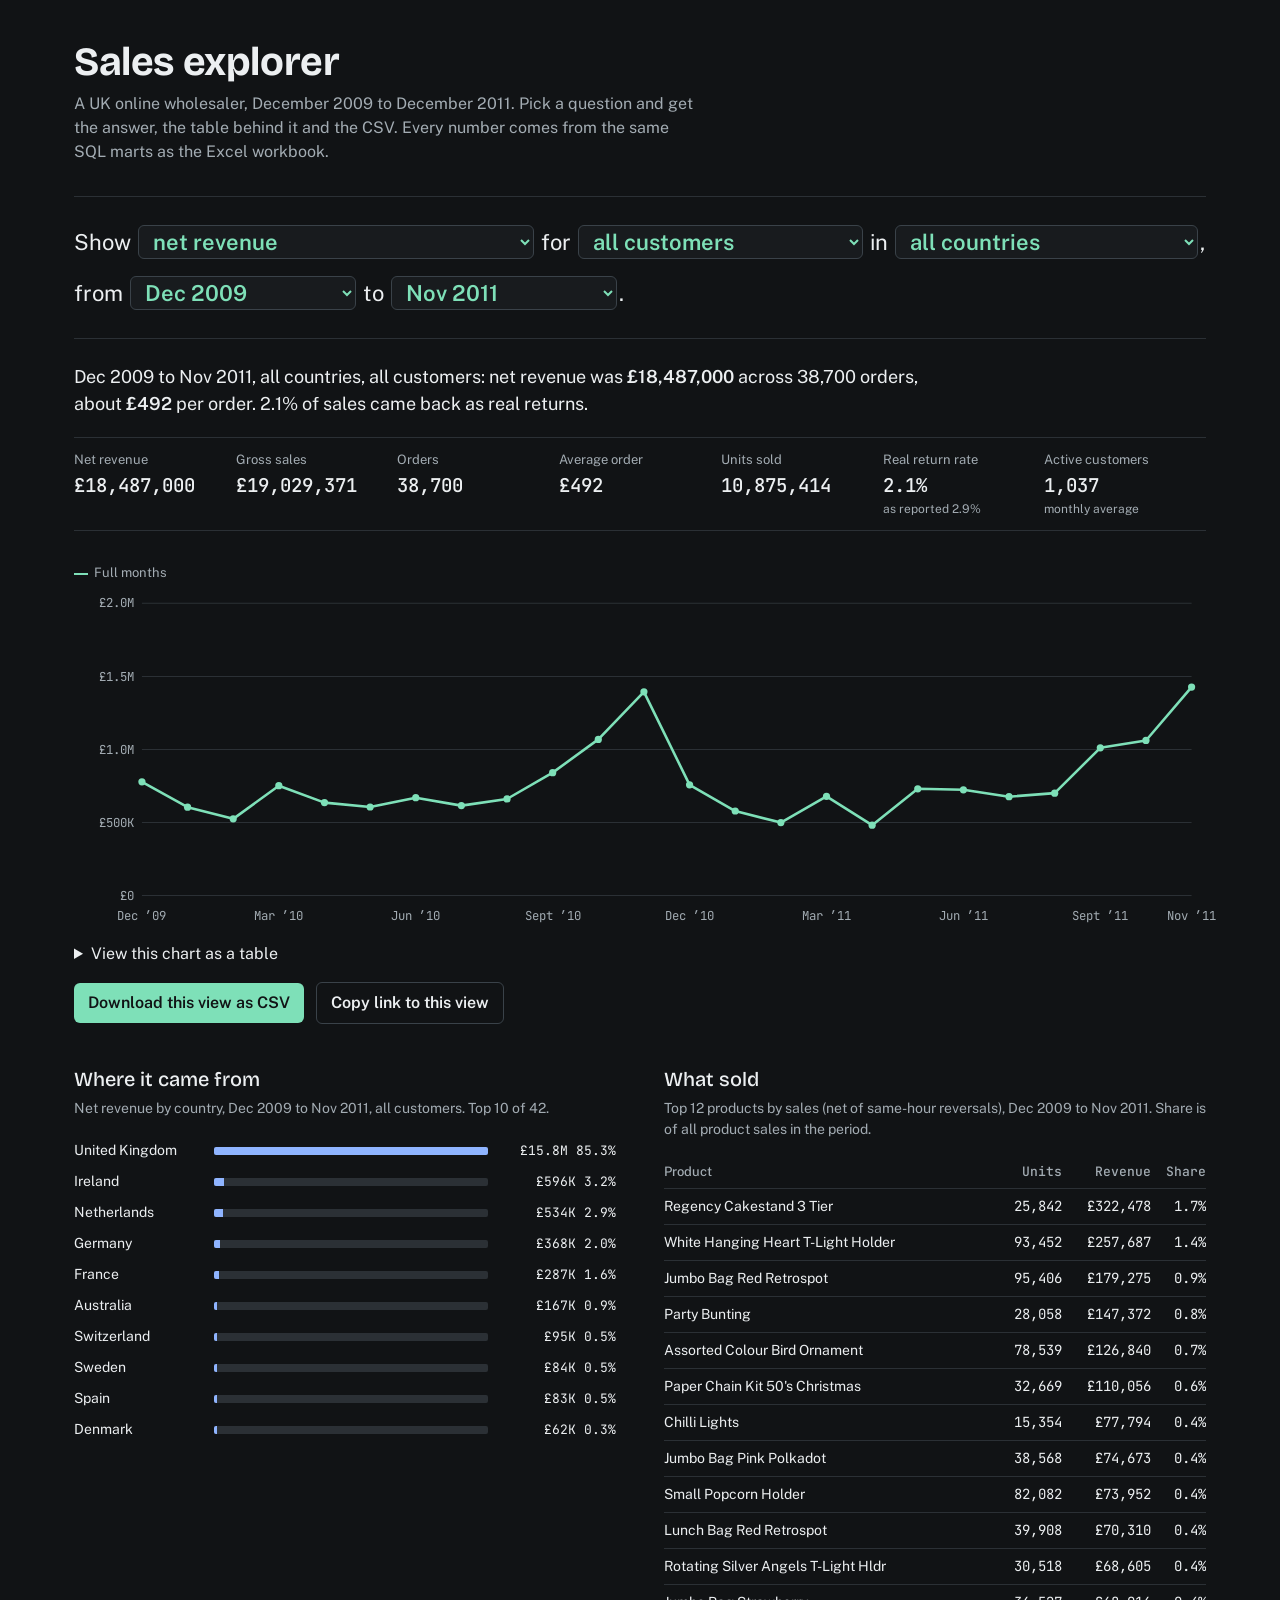
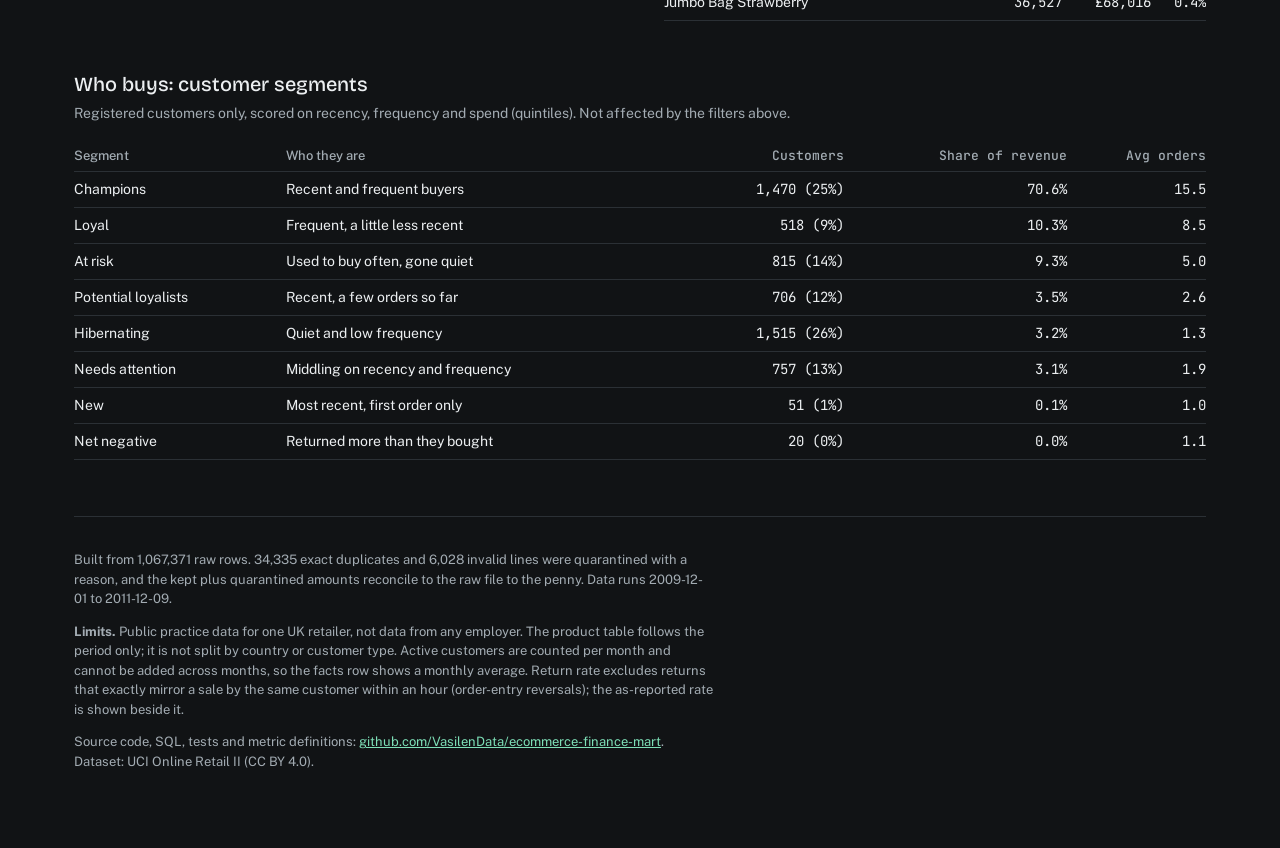
==== docs/explorer/index.html @ 0d40210f "Add docs/explorer files" ====
<!doctype html>
<html lang="en">
<head>
<meta charset="utf-8">
<meta name="viewport" content="width=device-width,initial-scale=1">
<title>Sales explorer: UK online wholesaler, 2009 to 2011</title>
<meta name="description" content="Self-serve sales explorer built on a normalized star schema of 1.07 million transactions. Filter by period, country and customer type; export the view as CSV.">
<link rel="preconnect" href="https://fonts.googleapis.com"><link rel="preconnect" href="https://fonts.gstatic.com" crossorigin>
<link href="https://fonts.googleapis.com/css2?family=Bricolage+Grotesque:opsz,wght@12..96,500;12..96,700&family=JetBrains+Mono:wght@400;500&family=Public+Sans:wght@400;500;600&display=swap" rel="stylesheet">
<style>
:root{--paper:#111315;--surface:#181B1E;--ink:#ECEFF1;--muted:#A3ACB3;--rule:#2B3035;--mint:#7EE0B8;--blue:#8FB4FF;--amber:#F0B86E;
--display:'Bricolage Grotesque','Segoe UI',system-ui,sans-serif;--body:'Public Sans','Segoe UI',system-ui,sans-serif;--mono:'JetBrains Mono',ui-monospace,Consolas,monospace}
*{box-sizing:border-box}
html{background:var(--paper);color:var(--ink);font-family:var(--body);font-size:16px;line-height:1.5}
body{margin:0}
a{color:var(--mint)}
:focus-visible{outline:2px solid var(--mint);outline-offset:2px}
.wrap{max-width:1180px;margin:0 auto;padding:40px 24px 64px}
h1{font-family:var(--display);font-weight:700;font-size:clamp(28px,4vw,40px);line-height:1.1;margin:0 0 8px;letter-spacing:-.01em}
.lede{color:var(--muted);max-width:62ch;margin:0 0 32px}
h2{font-family:var(--display);font-weight:500;font-size:20px;margin:0 0 4px}
.sub{color:var(--muted);font-size:14px;margin:0 0 16px}
.ask{font-size:clamp(18px,2.2vw,22px);line-height:2.3;padding:20px 0;border-top:1px solid var(--rule);border-bottom:1px solid var(--rule)}
.ask select{font:inherit;font-weight:600;color:var(--mint);background:var(--surface);border:1px solid #3A4249;border-radius:6px;padding:2px 28px 2px 10px;margin:0 2px;max-width:100%;cursor:pointer}
.answer{margin:24px 0 8px;font-size:18px;max-width:78ch}
.answer b{font-weight:600}
.facts{display:flex;flex-wrap:wrap;gap:0;margin:20px 0 32px;border-top:1px solid var(--rule)}
.facts div{flex:1 1 150px;padding:12px 16px 12px 0;border-bottom:1px solid var(--rule)}
.facts dt{font-size:13px;color:var(--muted);margin:0}
.facts dd{margin:2px 0 0;font-family:var(--mono);font-size:19px;font-weight:500}
.facts small{display:block;color:var(--muted);font-family:var(--body);font-size:12px;font-weight:400}
.chartbox{margin:8px 0 12px}
svg{display:block;width:100%;height:auto;overflow:visible}
.axis text{fill:var(--muted);font:12px var(--mono)}
.grid line{stroke:var(--rule)}
.tip{position:absolute;pointer-events:none;background:var(--surface);border:1px solid #3A4249;border-radius:6px;padding:6px 10px;font-size:13px;white-space:nowrap;transform:translate(-50%,-110%);display:none}
.tip b{font-family:var(--mono);font-weight:500}
.rel{position:relative}
.cols{display:grid;grid-template-columns:1fr 1fr;gap:48px;margin-top:40px}
@media(max-width:900px){.cols{grid-template-columns:1fr;gap:32px}}
table{width:100%;border-collapse:collapse;font-size:14px}
th{font-weight:500;color:var(--muted);text-align:left;padding:6px 8px 6px 0;border-bottom:1px solid var(--rule);font-size:13px}
td{padding:7px 8px 7px 0;border-bottom:1px solid var(--rule);vertical-align:middle}
td.n,th.n{text-align:right;font-family:var(--mono);padding-right:0}
.bar{display:grid;grid-template-columns:130px 1fr 118px;align-items:center;gap:10px;padding:5px 0;font-size:14px}
.bar .t{height:8px;background:var(--rule);border-radius:2px;overflow:hidden}
.bar .t i{display:block;height:100%;background:var(--blue)}
.bar.sel .t i{background:var(--mint)}
.bar .v{font-family:var(--mono);text-align:right;font-size:13px}
.bar .name{overflow:hidden;text-overflow:ellipsis;white-space:nowrap}
.tools{display:flex;flex-wrap:wrap;gap:12px;align-items:center;margin:16px 0}
button{font:inherit;font-weight:600;color:var(--paper);background:var(--mint);border:0;border-radius:6px;padding:8px 14px;cursor:pointer}
button.ghost{background:transparent;color:var(--ink);border:1px solid #3A4249}
details{margin-top:12px;color:var(--muted)}
summary{cursor:pointer;color:var(--ink)}
details table{margin-top:8px;color:var(--ink)}
.scroll{overflow-x:auto}
.note{color:var(--muted);font-size:13px;max-width:80ch}
footer{margin-top:56px;padding-top:20px;border-top:1px solid var(--rule)}
.legend{display:flex;gap:16px;font-size:13px;color:var(--muted);margin:4px 0}
.legend i{display:inline-block;width:14px;height:0;border-top:2px solid var(--mint);vertical-align:middle;margin-right:6px}
.legend i.d{border-top-style:dashed;border-color:var(--amber)}
</style>
</head>
<body>
<div class="wrap">
<h1>Sales explorer</h1>
<p class="lede">A UK online wholesaler, December 2009 to December 2011. Pick a question and get the answer, the table behind it and the CSV. Every number comes from the same SQL marts as the Excel workbook.</p>

<div class="ask" id="ask">
Show <select id="metric" aria-label="Metric"></select>
for <select id="type" aria-label="Customer type"></select>
in <select id="country" aria-label="Country"></select>,
from <select id="from" aria-label="From month"></select>
to <select id="to" aria-label="To month"></select>.
</div>

<p class="answer" id="answer" aria-live="polite"></p>
<dl class="facts" id="facts"></dl>

<div class="legend"><span><i></i>Full months</span><span id="partialKey" hidden><i class="d"></i>Partial month</span></div>
<div class="chartbox rel" id="chartbox"><svg id="chart" role="img" aria-label="Trend by month"></svg><div class="tip" id="tip"></div></div>
<details><summary>View this chart as a table</summary><div class="scroll"><table id="monthTable"></table></div></details>
<div class="tools"><button id="csv">Download this view as CSV</button><button class="ghost" id="copy">Copy link to this view</button><span class="note" id="copied" role="status"></span></div>

<div class="cols">
<section><h2>Where it came from</h2><p class="sub" id="countrySub"></p><div id="countries"></div></section>
<section><h2>What sold</h2><p class="sub" id="prodSub"></p><div class="scroll"><table id="products"></table></div></section>
</div>

<section style="margin-top:48px"><h2>Who buys: customer segments</h2>
<p class="sub">Registered customers only, scored on recency, frequency and spend (quintiles). Not affected by the filters above.</p>
<div class="scroll"><table id="segments"></table></div></section>

<footer>
<p class="note" id="trust"></p>
<p class="note"><b>Limits.</b> Public practice data for one UK retailer, not data from any employer. The product table follows the period only; it is not split by country or customer type. Active customers are counted per month and cannot be added across months, so the facts row shows a monthly average. Return rate excludes returns that exactly mirror a sale by the same customer within an hour (order-entry reversals); the as-reported rate is shown beside it.</p>
<p class="note">Source code, SQL, tests and metric definitions: <a href="https://github.com/VasilenData/ecommerce-finance-mart">github.com/VasilenData/ecommerce-finance-mart</a>. Dataset: UCI Online Retail II (CC BY 4.0).</p>
</footer>
</div>
<script id="cube" type="application/json">{"cube":[["2009-12","Australia","Rest of world","Registered",196.1,-220.85,0.0,1,100,1],["2009-12","Austria","Europe (non-UK)","Registered",1918.34,0.0,0.0,2,562,2],["2009-12","Belgium","Europe (non-UK)","Registered",287.6,0.0,0.0,2,150,1],["2009-12","Channel Islands","Europe (non-UK)","Registered",989.18,-43.8,0.0,1,439,1],["2009-12","Cyprus","Europe (non-UK)","Registered",3541.68,-131.9,-53.7,4,1572,3],["2009-12","Denmark","Europe (non-UK)","Registered",1365.66,-17.2,0.0,2,570,2],["2009-12","Finland","Europe (non-UK)","Registered",469.08,0.0,0.0,1,132,1],["2009-12","France","Europe (non-UK)","Registered",5873.69,-876.65,0.0,13,3652,10],["2009-12","Germany","Europe (non-UK)","Registered",8768.27,-314.23,0.0,17,4726,10],["2009-12","Greece","Europe (non-UK)","Registered",610.95,0.0,0.0,1,441,1],["2009-12","Ireland","Europe (non-UK)","Guest",1779.28,0.0,0.0,4,796,0],["2009-12","Ireland","Europe (non-UK)","Registered",17167.21,-168.55,0.0,15,8610,2],["2009-12","Italy","Europe (non-UK)","Registered",422.35,-24.15,0.0,1,157,1],["2009-12","Japan","Rest of world","Registered",0.0,-208.75,0.0,0,0,0],["2009-12","Netherlands","Europe (non-UK)","Registered",15045.73,0.0,0.0,6,10812,2],["2009-12","Nigeria","Rest of world","Guest",0.0,-147.05,0.0,0,0,0],["2009-12","Norway","Europe (non-UK)","Registered",365.31,0.0,0.0,1,179,1],["2009-12","Poland","Europe (non-UK)","Registered",371.82,0.0,0.0,1,266,1],["2009-12","Portugal","Europe (non-UK)","Registered",2765.58,0.0,0.0,2,1573,2],["2009-12","Spain","Europe (non-UK)","Registered",7754.18,-3.35,0.0,5,3272,4],["2009-12","Sweden","Europe (non-UK)","Registered",285.3,-25.5,0.0,1,174,1],["2009-12","Switzerland","Europe (non-UK)","Registered",544.4,0.0,0.0,2,277,2],["2009-12","United Arab Emirates","Rest of world","Registered",517.7,-38.16,-38.16,1,520,1],["2009-12","United Kingdom","United Kingdom","Guest",118205.81,-76.62,0.0,165,25933,0],["2009-12","United Kingdom","United Kingdom","Registered",608655.94,-17261.32,-613.75,1418,360305,902],["2010-01","Australia","Rest of world","Registered",985.27,0.0,0.0,1,473,1],["2010-01","Belgium","Europe (non-UK)","Registered",453.75,-9.95,0.0,2,231,2],["2010-01","Channel Islands","Europe (non-UK)","Registered",838.75,-15.9,0.0,1,193,1],["2010-01","Cyprus","Europe (non-UK)","Registered",76.52,0.0,0.0,1,32,1],["2010-01","Denmark","Europe (non-UK)","Registered",7870.6,0.0,0.0,2,63754,2],["2010-01","Finland","Europe (non-UK)","Registered",738.18,0.0,0.0,1,262,1],["2010-01","France","Europe (non-UK)","Registered",7316.45,-116.62,0.0,8,5279,7],["2010-01","Germany","Europe (non-UK)","Registered",11260.87,-508.52,0.0,17,6252,13],["2010-01","Greece","Europe (non-UK)","Registered",4798.35,0.0,0.0,3,1573,2],["2010-01","Ireland","Europe (non-UK)","Registered",58669.48,-620.45,0.0,13,30787,3],["2010-01","Japan","Rest of world","Registered",2.95,0.0,0.0,1,1,1],["2010-01","Netherlands","Europe (non-UK)","Registered",29167.77,0.0,0.0,6,20527,3],["2010-01","Spain","Europe (non-UK)","Registered",2120.85,0.0,0.0,4,1173,3],["2010-01","Sweden","Europe (non-UK)","Registered",1582.15,0.0,0.0,3,1534,2],["2010-01","United Kingdom","United Kingdom","Guest",78584.44,-142.81,0.0,90,20537,0],["2010-01","United Kingdom","United Kingdom","Registered",404511.35,-6051.38,-329.58,890,236081,655],["2010-01","United States","Rest of world","Registered",2284.59,0.0,0.0,4,1343,2],["2010-01","Unspecified","Unknown","Registered",1035.1,0.0,0.0,2,382,2],["2010-02","Australia","Rest of world","Registered",367.41,0.0,0.0,2,199,2],["2010-02","Austria","Europe (non-UK)","Registered",475.9,0.0,0.0,2,306,2],["2010-02","Bahrain","Rest of world","Guest",439.85,0.0,0.0,1,159,0],["2010-02","Belgium","Europe (non-UK)","Registered",1685.35,0.0,0.0,2,702,2],["2010-02","Cyprus","Europe (non-UK)","Registered",1153.45,0.0,0.0,3,462,2],["2010-02","Denmark","Europe (non-UK)","Registered",19809.9,-3630.8,0.0,2,93230,1],["2010-02","France","Europe (non-UK)","Registered",8073.16,-43.15,0.0,16,4945,12],["2010-02","Germany","Europe (non-UK)","Registered",7971.25,-253.0,0.0,26,4724,18],["2010-02","Ireland","Europe (non-UK)","Guest",1332.34,-9.95,0.0,1,382,0],["2010-02","Ireland","Europe (non-UK)","Registered",19082.86,-46.0,-17.7,15,11244,3],["2010-02","Japan","Rest of world","Registered",193.72,-37.01,0.0,2,117,2],["2010-02","Malta","Europe (non-UK)","Registered",818.19,0.0,0.0,1,605,1],["2010-02","Netherlands","Europe (non-UK)","Registered",17210.39,-361.0,0.0,8,9880,2],["2010-02","Portugal","Europe (non-UK)","Registered",374.83,0.0,0.0,2,242,2],["2010-02","South Africa","Rest of world","Registered",931.43,0.0,0.0,1,591,1],["2010-02","Spain","Europe (non-UK)","Registered",442.04,-33.0,0.0,3,275,3],["2010-02","Sweden","Europe (non-UK)","Registered",8162.58,0.0,0.0,7,8496,3],["2010-02","Switzerland","Europe (non-UK)","Registered",1059.93,0.0,0.0,2,729,2],["2010-02","United Arab Emirates","Rest of world","Guest",1007.8,-514.1,0.0,2,924,0],["2010-02","United Arab Emirates","Rest of world","Registered",1310.3,0.0,0.0,1,798,1],["2010-02","United Kingdom","United Kingdom","Guest",37192.11,-23.84,0.0,92,8497,0],["2010-02","United Kingdom","United Kingdom","Registered",408814.89,-7623.59,-477.77,998,234119,712],["2010-03","Australia","Rest of world","Registered",429.39,0.0,0.0,2,191,2],["2010-03","Austria","Europe (non-UK)","Registered",553.47,0.0,0.0,2,317,2],["2010-03","Bahrain","Rest of world","Guest",548.8,-42.5,0.0,2,98,0],["2010-03","Belgium","Europe (non-UK)","Registered",609.52,0.0,0.0,2,475,2],["2010-03","Bermuda","Rest of world","Guest",1253.14,0.0,0.0,1,2798,0],["2010-03","Channel Islands","Europe (non-UK)","Registered",1065.12,0.0,0.0,1,996,1],["2010-03","Cyprus","Europe (non-UK)","Registered",3010.85,-25.6,0.0,7,1133,5],["2010-03","Denmark","Europe (non-UK)","Registered",7595.18,0.0,0.0,2,64302,2],["2010-03","France","Europe (non-UK)","Registered",8007.79,-226.37,-29.85,16,4506,12],["2010-03","Germany","Europe (non-UK)","Registered",15347.08,-321.25,0.0,27,8815,19],["2010-03","Greece","Europe (non-UK)","Registered",522.73,-32.45,0.0,1,259,1],["2010-03","Ireland","Europe (non-UK)","Registered",21778.3,-224.32,0.0,24,14788,3],["2010-03","Italy","Europe (non-UK)","Registered",699.22,0.0,0.0,2,498,2],["2010-03","Japan","Rest of world","Registered",110.4,-110.4,-110.4,1,48,1],["2010-03","Netherlands","Europe (non-UK)","Registered",24241.3,-210.0,0.0,14,16656,4],["2010-03","Poland","Europe (non-UK)","Registered",318.86,0.0,0.0,1,194,1],["2010-03","Portugal","Europe (non-UK)","Registered",2399.45,-38.25,0.0,2,1348,2],["2010-03","Spain","Europe (non-UK)","Registered",1447.77,-16.7,0.0,6,1032,4],["2010-03","Sweden","Europe (non-UK)","Guest",274.0,0.0,0.0,1,136,0],["2010-03","Sweden","Europe (non-UK)","Registered",1060.18,-57.4,0.0,5,540,4],["2010-03","Switzerland","Europe (non-UK)","Registered",831.62,0.0,0.0,3,451,2],["2010-03","United Arab Emirates","Rest of world","Registered",1201.52,0.0,0.0,1,1359,1],["2010-03","United Kingdom","United Kingdom","Guest",93656.37,-50.7,0.0,134,20720,0],["2010-03","United Kingdom","United Kingdom","Registered",574743.92,-8247.91,-947.43,1390,383383,981],["2010-04","Australia","Rest of world","Registered",234.75,0.0,0.0,1,73,1],["2010-04","Austria","Europe (non-UK)","Registered",1388.54,0.0,0.0,1,798,1],["2010-04","Belgium","Europe (non-UK)","Registered",2360.39,-21.25,0.0,4,1431,4],["2010-04","Channel Islands","Europe (non-UK)","Registered",926.82,0.0,0.0,1,367,1],["2010-04","Cyprus","Europe (non-UK)","Registered",1151.7,-15.8,0.0,2,459,1],["2010-04","Denmark","Europe (non-UK)","Registered",748.0,0.0,0.0,1,576,1],["2010-04","Finland","Europe (non-UK)","Registered",1175.13,0.0,0.0,3,647,2],["2010-04","France","Europe (non-UK)","Guest",237.8,0.0,0.0,1,171,0],["2010-04","France","Europe (non-UK)","Registered",6907.18,-40.07,0.0,10,3957,8],["2010-04","Germany","Europe (non-UK)","Registered",21667.23,-182.74,0.0,30,12461,22],["2010-04","Greece","Europe (non-UK)","Registered",227.93,0.0,0.0,1,93,1],["2010-04","Hong Kong","Rest of world","Guest",2236.61,0.0,0.0,1,1367,0],["2010-04","Ireland","Europe (non-UK)","Guest",3236.5,0.0,0.0,3,1777,0],["2010-04","Ireland","Europe (non-UK)","Registered",20096.23,-238.78,0.0,15,11957,3],["2010-04","Italy","Europe (non-UK)","Registered",1525.85,0.0,0.0,2,890,2],["2010-04","Japan","Rest of world","Registered",0.0,-2.75,0.0,0,0,0],["2010-04","Netherlands","Europe (non-UK)","Registered",6336.78,0.0,0.0,9,4926,8],["2010-04","Portugal","Europe (non-UK)","Registered",85.54,-124.24,0.0,1,46,1],["2010-04","Singapore","Rest of world","Registered",1252.95,0.0,0.0,1,509,1],["2010-04","Spain","Europe (non-UK)","Registered",721.98,-58.5,0.0,2,486,2],["2010-04","Sweden","Europe (non-UK)","Registered",15868.44,0.0,0.0,14,18644,3],["2010-04","Switzerland","Europe (non-UK)","Registered",2215.96,-37.0,0.0,3,1685,3],["2010-04","United Arab Emirates","Rest of world","Registered",0.0,-16.5,0.0,0,0,0],["2010-04","United Kingdom","United Kingdom","Guest",55502.59,-66.61,0.0,115,12720,0],["2010-04","United Kingdom","United Kingdom","Registered",499983.51,-9221.02,-1627.62,1213,289874,873],["2010-04","Unspecified","Unknown","Registered",252.52,0.0,0.0,1,153,1],["2010-05","Australia","Rest of world","Registered",1312.7,0.0,0.0,4,665,3],["2010-05","Austria","Europe (non-UK)","Registered",502.04,0.0,0.0,1,652,1],["2010-05","Bahrain","Rest of world","Guest",97.75,0.0,0.0,1,49,0],["2010-05","Bahrain","Rest of world","Registered",488.21,0.0,0.0,1,303,1],["2010-05","Belgium","Europe (non-UK)","Registered",83.15,-13.2,0.0,1,37,1],["2010-05","Channel Islands","Europe (non-UK)","Registered",5378.52,-55.84,0.0,6,2403,4],["2010-05","Cyprus","Europe (non-UK)","Registered",500.61,0.0,0.0,1,143,1],["2010-05","Finland","Europe (non-UK)","Registered",837.11,-19.8,0.0,1,370,1],["2010-05","France","Europe (non-UK)","Registered",13298.55,-511.65,0.0,16,8785,14],["2010-05","Germany","Europe (non-UK)","Registered",8100.36,-369.45,0.0,17,4190,14],["2010-05","Greece","Europe (non-UK)","Registered",2476.22,0.0,0.0,2,806,2],["2010-05","Ireland","Europe (non-UK)","Guest",624.02,0.0,0.0,1,350,0],["2010-05","Ireland","Europe (non-UK)","Registered",18011.57,-93.62,0.0,17,9397,2],["2010-05","Italy","Europe (non-UK)","Registered",1869.45,-23.7,0.0,2,1037,2],["2010-05","Netherlands","Europe (non-UK)","Registered",22221.53,0.0,0.0,8,14897,6],["2010-05","Portugal","Europe (non-UK)","Registered",589.2,-124.25,-124.25,2,210,2],["2010-05","Spain","Europe (non-UK)","Registered",2372.58,0.0,0.0,5,1488,3],["2010-05","Sweden","Europe (non-UK)","Registered",3556.76,0.0,0.0,10,6084,1],["2010-05","Switzerland","Europe (non-UK)","Registered",9745.16,-15.0,0.0,5,5945,5],["2010-05","United Kingdom","United Kingdom","Guest",50036.13,-207.64,0.0,117,10433,0],["2010-05","United Kingdom","United Kingdom","Registered",500974.1,-35758.74,-2182.96,1264,326781,901],["2010-05","United States","Rest of world","Registered",416.31,0.0,0.0,2,413,1],["2010-06","Australia","Rest of world","Registered",3214.78,-25.5,0.0,3,2280,3],["2010-06","Austria","Europe (non-UK)","Registered",268.1,0.0,0.0,1,281,1],["2010-06","Bahrain","Rest of world","Guest",463.28,0.0,0.0,1,224,0],["2010-06","Belgium","Europe (non-UK)","Registered",3280.34,-24.95,0.0,5,1562,4],["2010-06","Channel Islands","Europe (non-UK)","Registered",845.0,-95.85,0.0,1,500,1],["2010-06","Cyprus","Europe (non-UK)","Registered",489.8,0.0,0.0,1,100,1],["2010-06","Denmark","Europe (non-UK)","Registered",2623.51,-5.9,0.0,4,1883,3],["2010-06","Finland","Europe (non-UK)","Registered",534.14,0.0,0.0,1,242,1],["2010-06","France","Europe (non-UK)","Registered",8439.54,-120.0,0.0,21,5668,17],["2010-06","Germany","Europe (non-UK)","Registered",14373.23,-239.24,-108.0,26,9249,16],["2010-06","Greece","Europe (non-UK)","Registered",302.4,0.0,0.0,1,120,1],["2010-06","Hong Kong","Rest of world","Guest",1685.65,0.0,0.0,1,939,0],["2010-06","Ireland","Europe (non-UK)","Registered",22449.21,-266.45,0.0,23,12297,2],["2010-06","Italy","Europe (non-UK)","Registered",232.45,0.0,0.0,2,133,2],["2010-06","Japan","Rest of world","Registered",594.68,-55.0,0.0,2,428,2],["2010-06","Netherlands","Europe (non-UK)","Registered",24134.51,-122.5,0.0,8,15755,4],["2010-06","Poland","Europe (non-UK)","Registered",556.16,0.0,0.0,1,282,1],["2010-06","Portugal","Europe (non-UK)","Registered",3332.46,-22.25,0.0,4,1620,4],["2010-06","Spain","Europe (non-UK)","Registered",2296.2,0.0,0.0,2,882,2],["2010-06","Sweden","Europe (non-UK)","Registered",874.3,0.0,0.0,2,466,2],["2010-06","Switzerland","Europe (non-UK)","Registered",2362.47,-211.2,-211.2,2,1882,2],["2010-06","Thailand","Rest of world","Registered",1956.84,0.0,0.0,1,2028,1],["2010-06","United Kingdom","United Kingdom","Guest",65624.86,-72.31,0.0,131,15687,0],["2010-06","United Kingdom","United Kingdom","Registered",535053.21,-25112.31,-5733.62,1366,331181,962],["2010-06","United States","Rest of world","Registered",596.07,0.0,0.0,2,549,2],["2010-07","Australia","Rest of world","Registered",1180.5,-52.5,0.0,3,541,2],["2010-07","Belgium","Europe (non-UK)","Registered",1166.85,0.0,0.0,5,1062,5],["2010-07","Channel Islands","Europe (non-UK)","Registered",0.0,-33.0,0.0,0,0,0],["2010-07","Denmark","Europe (non-UK)","Registered",555.66,0.0,0.0,1,162,1],["2010-07","Finland","Europe (non-UK)","Registered",836.23,0.0,0.0,2,359,2],["2010-07","France","Europe (non-UK)","Guest",138.49,0.0,0.0,1,97,0],["2010-07","France","Europe (non-UK)","Registered",7128.65,-32.4,0.0,14,4006,13],["2010-07","Germany","Europe (non-UK)","Registered",18227.27,-259.1,0.0,24,13025,21],["2010-07","Ireland","Europe (non-UK)","Guest",3008.74,0.0,0.0,5,1712,0],["2010-07","Ireland","Europe (non-UK)","Registered",31587.23,-1187.65,0.0,22,13692,3],["2010-07","Israel","Rest of world","Registered",1950.98,0.0,0.0,1,762,1],["2010-07","Japan","Rest of world","Registered",1253.3,-635.8,-18.3,3,726,1],["2010-07","Lithuania","Europe (non-UK)","Registered",1706.23,0.0,0.0,1,971,1],["2010-07","Netherlands","Europe (non-UK)","Registered",5383.64,0.0,0.0,9,3397,7],["2010-07","Poland","Europe (non-UK)","Registered",294.75,-33.75,0.0,1,141,1],["2010-07","Portugal","Europe (non-UK)","Registered",232.1,0.0,0.0,1,70,1],["2010-07","Spain","Europe (non-UK)","Registered",1078.81,-5.0,0.0,3,804,3],["2010-07","Sweden","Europe (non-UK)","Registered",2390.78,-100.8,0.0,2,2508,2],["2010-07","Switzerland","Europe (non-UK)","Registered",569.99,-123.23,0.0,3,501,3],["2010-07","Thailand","Rest of world","Registered",1113.7,0.0,0.0,1,524,1],["2010-07","United Kingdom","United Kingdom","Guest",48359.13,-127.36,0.0,139,11333,0],["2010-07","United Kingdom","United Kingdom","Registered",501944.16,-14518.29,-3550.36,1263,279754,854],["2010-07","United States","Rest of world","Registered",507.25,-23.85,0.0,1,133,1],["2010-07","Unspecified","Unknown","Registered",2379.88,0.0,0.0,2,1276,1],["2010-08","Australia","Rest of world","Registered",176.0,0.0,0.0,1,88,1],["2010-08","Austria","Europe (non-UK)","Registered",1043.15,0.0,0.0,1,689,1],["2010-08","Belgium","Europe (non-UK)","Registered",1838.42,0.0,0.0,4,1025,4],["2010-08","Channel Islands","Europe (non-UK)","Registered",1363.14,0.0,0.0,2,662,2],["2010-08","Denmark","Europe (non-UK)","Registered",2290.23,-10.0,0.0,2,1435,2],["2010-08","France","Europe (non-UK)","Registered",16285.32,-421.4,0.0,10,89898,10],["2010-08","Germany","Europe (non-UK)","Registered",8982.12,-135.05,0.0,22,5211,16],["2010-08","Greece","Europe (non-UK)","Registered",721.71,0.0,0.0,1,561,1],["2010-08","Ireland","Europe (non-UK)","Guest",2986.35,0.0,0.0,4,1296,0],["2010-08","Ireland","Europe (non-UK)","Registered",22419.36,-101.73,0.0,23,14500,3],["2010-08","Japan","Rest of world","Registered",0.0,-3.25,0.0,0,0,0],["2010-08","Malta","Europe (non-UK)","Registered",1868.56,0.0,0.0,1,942,1],["2010-08","Netherlands","Europe (non-UK)","Registered",24881.69,-226.2,0.0,10,17658,5],["2010-08","Nigeria","Rest of world","Registered",112.57,0.0,0.0,1,102,1],["2010-08","Norway","Europe (non-UK)","Registered",152.4,0.0,0.0,1,508,1],["2010-08","Poland","Europe (non-UK)","Registered",527.44,0.0,0.0,1,320,1],["2010-08","Portugal","Europe (non-UK)","Registered",379.22,0.0,0.0,2,186,2],["2010-08","Spain","Europe (non-UK)","Registered",1090.99,-16.5,0.0,4,667,4],["2010-08","Sweden","Europe (non-UK)","Registered",2312.94,-39.95,0.0,3,1823,2],["2010-08","Switzerland","Europe (non-UK)","Registered",1898.05,-59.4,0.0,3,1058,3],["2010-08","United Arab Emirates","Rest of world","Registered",2047.28,0.0,0.0,1,1364,1],["2010-08","United Kingdom","United Kingdom","Guest",76490.2,-94.31,0.0,122,18467,0],["2010-08","United Kingdom","United Kingdom","Registered",503634.17,-11289.81,-897.48,1182,313076,848],["2010-08","West Indies","Rest of world","Registered",536.41,0.0,0.0,1,395,1],["2010-09","Australia","Rest of world","Registered",785.83,0.0,0.0,2,293,2],["2010-09","Austria","Europe (non-UK)","Registered",1400.17,-181.05,0.0,3,1208,3],["2010-09","Belgium","Europe (non-UK)","Registered",1749.51,-0.85,0.0,6,1367,6],["2010-09","Brazil","Rest of world","Registered",268.27,0.0,0.0,1,189,1],["2010-09","Channel Islands","Europe (non-UK)","Registered",6106.34,-885.0,0.0,9,3340,5],["2010-09","Cyprus","Europe (non-UK)","Registered",978.18,0.0,0.0,3,492,3],["2010-09","Denmark","Europe (non-UK)","Registered",1046.65,0.0,0.0,2,583,1],["2010-09","Finland","Europe (non-UK)","Registered",863.68,0.0,0.0,2,762,2],["2010-09","France","Europe (non-UK)","Registered",12314.58,-12132.74,0.0,22,6899,15],["2010-09","Germany","Europe (non-UK)","Registered",16160.68,-347.24,0.0,31,9157,21],["2010-09","Greece","Europe (non-UK)","Registered",780.06,0.0,0.0,1,146,1],["2010-09","Ireland","Europe (non-UK)","Guest",585.34,0.0,0.0,1,291,0],["2010-09","Ireland","Europe (non-UK)","Registered",35286.78,-5097.09,-3726.68,31,19806,2],["2010-09","Italy","Europe (non-UK)","Registered",1268.56,0.0,0.0,2,1070,2],["2010-09","Japan","Rest of world","Registered",1895.0,0.0,0.0,1,1100,1],["2010-09","Lebanon","Rest of world","Guest",211.7,0.0,0.0,1,72,0],["2010-09","Netherlands","Europe (non-UK)","Registered",44773.14,-51.0,0.0,14,29182,7],["2010-09","Norway","Europe (non-UK)","Registered",973.69,0.0,0.0,1,619,1],["2010-09","Poland","Europe (non-UK)","Registered",349.47,-204.1,-168.6,2,231,2],["2010-09","Portugal","Europe (non-UK)","Registered",2880.58,-54.4,0.0,6,1792,4],["2010-09","Singapore","Rest of world","Registered",2784.82,0.0,0.0,3,1244,1],["2010-09","South Korea","Rest of world","Registered",168.69,0.0,0.0,1,102,1],["2010-09","Spain","Europe (non-UK)","Registered",3266.45,-21.25,0.0,6,2307,6],["2010-09","Sweden","Europe (non-UK)","Registered",2819.56,0.0,0.0,4,3524,3],["2010-09","Switzerland","Europe (non-UK)","Registered",2274.44,0.0,0.0,4,1351,3],["2010-09","United Arab Emirates","Rest of world","Guest",368.24,0.0,0.0,1,556,0],["2010-09","United Kingdom","United Kingdom","Guest",62533.03,-326.2,0.0,127,15707,0],["2010-09","United Kingdom","United Kingdom","Registered",662371.53,-8301.1,-669.91,1500,478721,1041],["2010-09","United States","Rest of world","Registered",0.0,-74.2,0.0,0,0,0],["2010-09","Unspecified","Unknown","Registered",1978.15,-10.2,0.0,2,1256,2],["2010-10","Australia","Rest of world","Registered",2749.15,0.0,0.0,7,1720,7],["2010-10","Austria","Europe (non-UK)","Registered",956.7,0.0,0.0,3,344,3],["2010-10","Bahrain","Rest of world","Registered",317.76,0.0,0.0,1,192,1],["2010-10","Belgium","Europe (non-UK)","Registered",1478.78,0.0,0.0,6,757,4],["2010-10","Canada","Rest of world","Registered",834.89,0.0,0.0,1,671,1],["2010-10","Channel Islands","Europe (non-UK)","Registered",4341.19,-57.65,0.0,4,1899,3],["2010-10","Cyprus","Europe (non-UK)","Registered",551.33,0.0,0.0,1,253,1],["2010-10","Denmark","Europe (non-UK)","Registered",322.6,-50.4,0.0,1,162,1],["2010-10","Finland","Europe (non-UK)","Registered",1086.69,-29.3,0.0,2,673,2],["2010-10","France","Europe (non-UK)","Registered",14491.62,-601.24,-501.49,29,9904,23],["2010-10","Germany","Europe (non-UK)","Registered",19283.93,-410.58,0.0,33,11680,29],["2010-10","Greece","Europe (non-UK)","Registered",3084.02,-18.25,0.0,1,1753,1],["2010-10","Iceland","Europe (non-UK)","Registered",611.53,0.0,0.0,1,509,1],["2010-10","Ireland","Europe (non-UK)","Guest",6149.19,-30.6,0.0,4,2751,0],["2010-10","Ireland","Europe (non-UK)","Registered",36097.0,-184.35,0.0,38,17285,2],["2010-10","Italy","Europe (non-UK)","Registered",4566.22,-28.85,0.0,7,2101,7],["2010-10","Japan","Rest of world","Registered",1533.89,0.0,0.0,1,3199,1],["2010-10","Netherlands","Europe (non-UK)","Registered",16857.85,-28.4,0.0,10,17603,4],["2010-10","Portugal","Europe (non-UK)","Registered",2558.23,-75.45,0.0,5,2209,5],["2010-10","South Africa","Rest of world","Guest",1435.29,0.0,0.0,1,1027,0],["2010-10","South Korea","Rest of world","Registered",0.0,-168.69,0.0,0,0,0],["2010-10","Spain","Europe (non-UK)","Registered",13392.07,-4733.52,0.0,8,6822,7],["2010-10","Sweden","Europe (non-UK)","Registered",8769.41,0.0,0.0,8,7799,6],["2010-10","Switzerland","Europe (non-UK)","Registered",8379.69,-78.15,0.0,7,4759,6],["2010-10","United Arab Emirates","Rest of world","Registered",509.92,-76.32,0.0,2,351,1],["2010-10","United Kingdom","United Kingdom","Guest",75280.0,-188.35,0.0,131,19685,0],["2010-10","United Kingdom","United Kingdom","Registered",868664.23,-18690.97,-7014.22,1931,503274,1375],["2010-10","United States","Rest of world","Registered",132.8,0.0,0.0,1,129,1],["2010-11","Australia","Rest of world","Registered",18235.52,-37.7,0.0,4,12899,4],["2010-11","Austria","Europe (non-UK)","Registered",2513.3,0.0,0.0,4,1252,4],["2010-11","Belgium","Europe (non-UK)","Registered",4652.98,-59.7,0.0,7,2703,7],["2010-11","Canada","Rest of world","Registered",381.77,0.0,0.0,1,223,1],["2010-11","Channel Islands","Europe (non-UK)","Registered",2178.73,-930.33,0.0,3,1109,3],["2010-11","Cyprus","Europe (non-UK)","Registered",397.6,0.0,0.0,1,208,1],["2010-11","Denmark","Europe (non-UK)","Registered",4041.96,-183.6,0.0,3,1752,3],["2010-11","Finland","Europe (non-UK)","Registered",294.98,0.0,0.0,1,210,1],["2010-11","France","Europe (non-UK)","Guest",619.78,0.0,0.0,3,713,0],["2010-11","France","Europe (non-UK)","Registered",17747.09,-120.4,0.0,38,10938,25],["2010-11","Germany","Europe (non-UK)","Registered",27668.51,-613.6,0.0,39,15536,26],["2010-11","Greece","Europe (non-UK)","Registered",761.3,0.0,0.0,1,414,1],["2010-11","Ireland","Europe (non-UK)","Guest",3248.58,-17.88,0.0,4,2065,0],["2010-11","Ireland","Europe (non-UK)","Registered",26967.73,-539.29,0.0,36,13409,3],["2010-11","Israel","Rest of world","Registered",1248.42,0.0,0.0,1,370,1],["2010-11","Italy","Europe (non-UK)","Registered",2533.16,-90.1,0.0,6,1282,5],["2010-11","Japan","Rest of world","Registered",23.6,-227.6,-23.6,3,8,1],["2010-11","Lithuania","Europe (non-UK)","Registered",1525.39,0.0,0.0,1,683,1],["2010-11","Netherlands","Europe (non-UK)","Registered",35629.74,-2269.08,0.0,21,22074,7],["2010-11","Norway","Europe (non-UK)","Registered",4629.32,0.0,0.0,4,2974,3],["2010-11","Poland","Europe (non-UK)","Registered",821.14,-15.0,0.0,2,568,2],["2010-11","Portugal","Europe (non-UK)","Guest",421.54,0.0,0.0,1,160,0],["2010-11","Portugal","Europe (non-UK)","Registered",4368.43,-47.8,0.0,7,1953,5],["2010-11","South Korea","Rest of world","Registered",949.82,0.0,0.0,1,598,1],["2010-11","Spain","Europe (non-UK)","Registered",5716.86,-4107.46,0.0,6,2929,5],["2010-11","Sweden","Europe (non-UK)","Registered",1533.91,-87.9,0.0,5,772,3],["2010-11","Switzerland","Europe (non-UK)","Registered",12440.73,0.0,0.0,5,4591,5],["2010-11","United Arab Emirates","Rest of world","Registered",1445.69,0.0,0.0,1,463,1],["2010-11","United Kingdom","United Kingdom","Guest",269192.85,-171.46,0.0,138,68971,0],["2010-11","United Kingdom","United Kingdom","Registered",976567.18,-25435.48,-4772.6,2367,551837,1485],["2010-11","United States","Rest of world","Registered",402.6,-132.8,0.0,1,234,1],["2010-11","Unspecified","Unknown","Guest",239.64,-11.8,0.0,3,106,0],["2010-11","Unspecified","Unknown","Registered",300.93,0.0,0.0,1,261,1],["2010-12","Australia","Rest of world","Registered",965.35,-27.75,0.0,3,457,2],["2010-12","Austria","Europe (non-UK)","Registered",0.0,-20.16,0.0,0,0,0],["2010-12","Bahrain","Rest of world","Guest",205.74,0.0,0.0,1,54,0],["2010-12","Belgium","Europe (non-UK)","Registered",1599.91,0.0,0.0,5,1742,4],["2010-12","Channel Islands","Europe (non-UK)","Registered",313.53,0.0,0.0,1,79,1],["2010-12","Cyprus","Europe (non-UK)","Registered",1744.27,0.0,0.0,2,964,1],["2010-12","Denmark","Europe (non-UK)","Registered",1137.5,0.0,0.0,1,446,1],["2010-12","Finland","Europe (non-UK)","Registered",652.8,0.0,0.0,1,1248,1],["2010-12","France","Europe (non-UK)","Registered",8530.31,-40.95,0.0,20,4936,15],["2010-12","Germany","Europe (non-UK)","Registered",13243.74,-660.3,0.0,29,6756,18],["2010-12","Iceland","Europe (non-UK)","Registered",711.79,0.0,0.0,1,319,1],["2010-12","Ireland","Europe (non-UK)","Guest",1169.38,-15.0,0.0,2,526,0],["2010-12","Ireland","Europe (non-UK)","Registered",8513.88,-988.31,0.0,15,5237,3],["2010-12","Israel","Rest of world","Registered",0.0,-227.44,0.0,0,0,0],["2010-12","Italy","Europe (non-UK)","Registered",650.5,-17.0,0.0,2,290,2],["2010-12","Japan","Rest of world","Registered",7705.07,0.0,0.0,3,4093,3],["2010-12","Lithuania","Europe (non-UK)","Registered",1661.06,0.0,0.0,4,652,1],["2010-12","Netherlands","Europe (non-UK)","Registered",8754.48,0.0,0.0,3,6809,2],["2010-12","Norway","Europe (non-UK)","Registered",3787.12,0.0,0.0,2,3582,1],["2010-12","Poland","Europe (non-UK)","Registered",248.16,0.0,0.0,1,140,1],["2010-12","Portugal","Europe (non-UK)","Registered",2047.97,-59.85,0.0,6,970,6],["2010-12","Spain","Europe (non-UK)","Registered",1703.73,0.0,0.0,4,862,4],["2010-12","Sweden","Europe (non-UK)","Registered",3834.3,-1188.0,0.0,2,3954,1],["2010-12","Switzerland","Europe (non-UK)","Registered",1224.92,0.0,0.0,2,712,2],["2010-12","United Kingdom","United Kingdom","Guest",209063.68,-227.22,0.0,153,46326,0],["2010-12","United Kingdom","United Kingdom","Registered",496169.17,-14075.88,-1807.81,1287,266375,814],["2011-01","Australia","Rest of world","Registered",8779.21,0.0,0.0,8,5531,6],["2011-01","Bahrain","Rest of world","Guest",0.0,-205.74,0.0,0,0,0],["2011-01","Belgium","Europe (non-UK)","Registered",1080.2,-46.15,0.0,3,784,3],["2011-01","Channel Islands","Europe (non-UK)","Registered",675.58,-30.5,0.0,1,259,1],["2011-01","Cyprus","Europe (non-UK)","Registered",547.5,0.0,0.0,1,144,1],["2011-01","Finland","Europe (non-UK)","Registered",769.02,0.0,0.0,2,762,2],["2011-01","France","Europe (non-UK)","Registered",16174.12,-183.05,0.0,28,9112,24],["2011-01","Germany","Europe (non-UK)","Registered",15296.84,-459.41,0.0,31,8965,28],["2011-01","Greece","Europe (non-UK)","Registered",2661.24,0.0,0.0,1,526,1],["2011-01","Hong Kong","Rest of world","Guest",2230.96,0.0,0.0,1,1061,0],["2011-01","Iceland","Europe (non-UK)","Registered",475.39,0.0,0.0,1,315,1],["2011-01","Ireland","Europe (non-UK)","Guest",0.0,-15.0,0.0,0,0,0],["2011-01","Ireland","Europe (non-UK)","Registered",21704.19,-182.67,0.0,7,8790,2],["2011-01","Israel","Rest of world","Guest",379.84,0.0,0.0,1,100,0],["2011-01","Italy","Europe (non-UK)","Registered",2066.51,-41.15,0.0,3,1109,3],["2011-01","Japan","Rest of world","Registered",0.0,-109.8,0.0,0,0,0],["2011-01","Lebanon","Rest of world","Registered",1693.88,0.0,0.0,1,386,1],["2011-01","Netherlands","Europe (non-UK)","Registered",26596.16,0.0,0.0,5,20416,2],["2011-01","Poland","Europe (non-UK)","Registered",613.22,0.0,0.0,1,288,1],["2011-01","Portugal","Europe (non-UK)","Registered",3479.71,-57.6,0.0,4,2067,4],["2011-01","Singapore","Rest of world","Registered",2053.07,0.0,0.0,1,1091,1],["2011-01","Spain","Europe (non-UK)","Registered",9694.09,-65.7,0.0,8,3831,7],["2011-01","Sweden","Europe (non-UK)","Registered",3286.32,0.0,0.0,2,3092,2],["2011-01","Switzerland","Europe (non-UK)","Registered",4269.73,0.0,0.0,4,3101,4],["2011-01","United Kingdom","United Kingdom","Guest",105086.53,-51.74,0.0,96,37399,0],["2011-01","United Kingdom","United Kingdom","Registered",440766.93,-90076.54,-77703.7,871,277609,645],["2011-02","Australia","Rest of world","Registered",15260.52,-67.95,-67.95,6,8954,4],["2011-02","Austria","Europe (non-UK)","Registered",438.36,0.0,0.0,2,340,2],["2011-02","Belgium","Europe (non-UK)","Registered",1360.97,-19.75,0.0,7,811,6],["2011-02","Channel Islands","Europe (non-UK)","Registered",1784.71,0.0,0.0,1,935,1],["2011-02","Cyprus","Europe (non-UK)","Registered",3998.55,0.0,0.0,4,2189,4],["2011-02","Czech Republic","Europe (non-UK)","Registered",549.26,0.0,0.0,1,346,1],["2011-02","Denmark","Europe (non-UK)","Registered",363.22,0.0,0.0,1,222,1],["2011-02","Finland","Europe (non-UK)","Registered",165.16,0.0,0.0,1,140,1],["2011-02","France","Europe (non-UK)","Registered",7687.96,-41.05,0.0,21,5294,17],["2011-02","Germany","Europe (non-UK)","Registered",8825.05,-575.81,0.0,19,4203,17],["2011-02","Ireland","Europe (non-UK)","Guest",2077.22,0.0,0.0,4,1014,0],["2011-02","Ireland","Europe (non-UK)","Registered",9961.52,-2574.6,0.0,9,4950,2],["2011-02","Israel","Rest of world","Registered",779.1,0.0,0.0,1,286,1],["2011-02","Italy","Europe (non-UK)","Registered",228.0,0.0,0.0,1,110,1],["2011-02","Japan","Rest of world","Registered",5780.81,0.0,0.0,2,2999,2],["2011-02","Netherlands","Europe (non-UK)","Registered",22831.91,-34.8,0.0,5,16375,2],["2011-02","Norway","Europe (non-UK)","Registered",590.9,0.0,0.0,2,294,2],["2011-02","Poland","Europe (non-UK)","Registered",604.05,0.0,0.0,2,297,2],["2011-02","Portugal","Europe (non-UK)","Registered",1017.9,0.0,0.0,2,551,2],["2011-02","Saudi Arabia","Rest of world","Registered",145.92,0.0,0.0,1,80,1],["2011-02","Spain","Europe (non-UK)","Registered",1722.5,-20.8,0.0,4,856,4],["2011-02","Sweden","Europe (non-UK)","Registered",469.5,0.0,0.0,1,249,1],["2011-02","Switzerland","Europe (non-UK)","Registered",2374.92,-12.25,0.0,5,1100,4],["2011-02","United Arab Emirates","Rest of world","Registered",889.24,0.0,0.0,1,496,1],["2011-02","United Kingdom","United Kingdom","Guest",63429.06,-60.1,0.0,97,16828,0],["2011-02","United Kingdom","United Kingdom","Registered",354463.56,-4928.41,-99.0,893,212708,678],["2011-03","Australia","Rest of world","Registered",17223.99,-168.7,0.0,3,10439,3],["2011-03","Austria","Europe (non-UK)","Registered",1308.12,0.0,0.0,2,972,2],["2011-03","Belgium","Europe (non-UK)","Registered",2994.98,-18.4,0.0,9,1760,8],["2011-03","Canada","Rest of world","Registered",140.54,0.0,0.0,1,88,1],["2011-03","Channel Islands","Europe (non-UK)","Registered",3509.33,0.0,0.0,3,2104,3],["2011-03","Cyprus","Europe (non-UK)","Registered",938.39,0.0,0.0,1,1005,1],["2011-03","Denmark","Europe (non-UK)","Registered",3978.99,0.0,0.0,1,879,1],["2011-03","Finland","Europe (non-UK)","Registered",4865.62,-12.2,0.0,4,2521,1],["2011-03","France","Europe (non-UK)","Registered",13684.95,-72.65,0.0,25,8638,17],["2011-03","Germany","Europe (non-UK)","Registered",12862.69,-222.67,0.0,31,7654,24],["2011-03","Greece","Europe (non-UK)","Registered",387.31,0.0,0.0,1,289,1],["2011-03","Ireland","Europe (non-UK)","Guest",473.15,-10.2,0.0,1,333,0],["2011-03","Ireland","Europe (non-UK)","Registered",17850.02,-29.74,0.0,20,9235,3],["2011-03","Italy","Europe (non-UK)","Registered",1676.81,-9.9,0.0,3,683,3],["2011-03","Japan","Rest of world","Registered",48.9,-43.39,0.0,3,21,3],["2011-03","Netherlands","Europe (non-UK)","Registered",22206.49,0.0,0.0,8,14814,4],["2011-03","Norway","Europe (non-UK)","Registered",345.01,-120.33,0.0,3,151,1],["2011-03","Poland","Europe (non-UK)","Registered",317.78,-14.39,0.0,1,162,1],["2011-03","Portugal","Europe (non-UK)","Registered",2520.85,0.0,0.0,4,1620,4],["2011-03","Saudi Arabia","Rest of world","Registered",0.0,-14.75,0.0,0,0,0],["2011-03","Spain","Europe (non-UK)","Registered",4775.15,-36.5,0.0,8,2524,8],["2011-03","Sweden","Europe (non-UK)","Registered",4680.58,-180.0,0.0,3,5406,2],["2011-03","Switzerland","Europe (non-UK)","Registered",1590.23,0.0,0.0,3,979,3],["2011-03","United Kingdom","United Kingdom","Guest",106216.51,-488.3,0.0,127,28606,0],["2011-03","United Kingdom","United Kingdom","Registered",465237.12,-9062.18,-2623.18,1175,275299,879],["2011-04","Australia","Rest of world","Registered",421.6,-438.2,0.0,1,224,1],["2011-04","Austria","Europe (non-UK)","Registered",202.8,0.0,0.0,1,112,1],["2011-04","Belgium","Europe (non-UK)","Registered",2140.78,-29.33,0.0,7,1434,7],["2011-04","Brazil","Rest of world","Registered",1143.6,0.0,0.0,1,356,1],["2011-04","Channel Islands","Europe (non-UK)","Registered",243.0,0.0,0.0,1,96,1],["2011-04","Cyprus","Europe (non-UK)","Registered",0.0,-35.8,0.0,0,0,0],["2011-04","Czech Republic","Europe (non-UK)","Registered",0.0,-57.51,0.0,0,0,0],["2011-04","Denmark","Europe (non-UK)","Registered",381.98,0.0,0.0,1,196,1],["2011-04","Finland","Europe (non-UK)","Registered",1368.92,-22.11,0.0,4,810,4],["2011-04","France","Europe (non-UK)","Registered",3899.31,-133.1,0.0,12,2265,12],["2011-04","Germany","Europe (non-UK)","Registered",10994.79,-129.42,0.0,22,5702,19],["2011-04","Greece","Europe (non-UK)","Registered",509.74,0.0,0.0,1,260,1],["2011-04","Hong Kong","Rest of world","Guest",1539.64,0.0,0.0,1,732,0],["2011-04","Iceland","Europe (non-UK)","Registered",636.25,0.0,0.0,1,483,1],["2011-04","Ireland","Europe (non-UK)","Registered",7270.5,0.0,0.0,11,4129,2],["2011-04","Israel","Rest of world","Guest",110.0,0.0,0.0,1,30,0],["2011-04","Italy","Europe (non-UK)","Registered",737.83,0.0,0.0,2,653,2],["2011-04","Japan","Rest of world","Registered",6548.5,-1676.67,0.0,2,8058,2],["2011-04","Netherlands","Europe (non-UK)","Registered",2886.56,0.0,0.0,3,1762,1],["2011-04","Poland","Europe (non-UK)","Registered",705.84,0.0,0.0,1,432,1],["2011-04","Portugal","Europe (non-UK)","Registered",1687.75,0.0,0.0,2,951,2],["2011-04","Singapore","Rest of world","Registered",2118.74,0.0,0.0,1,1384,1],["2011-04","Spain","Europe (non-UK)","Registered",1293.35,0.0,0.0,2,684,2],["2011-04","Sweden","Europe (non-UK)","Registered",649.1,0.0,0.0,2,306,2],["2011-04","Switzerland","Europe (non-UK)","Registered",1756.94,-254.75,-179.0,4,878,2],["2011-04","United Kingdom","United Kingdom","Guest",59287.47,-2.95,0.0,94,15772,0],["2011-04","United Kingdom","United Kingdom","Registered",406004.55,-30536.22,-1002.79,1054,259491,784],["2011-04","United States","Rest of world","Registered",383.95,0.0,0.0,1,137,1],["2011-04","Unspecified","Unknown","Registered",454.5,0.0,0.0,2,314,2],["2011-05","Australia","Rest of world","Registered",13638.41,-9.9,0.0,4,8999,2],["2011-05","Austria","Europe (non-UK)","Registered",1049.43,0.0,0.0,2,471,2],["2011-05","Bahrain","Rest of world","Registered",548.4,0.0,0.0,2,260,2],["2011-05","Belgium","Europe (non-UK)","Registered",2486.4,-5.4,0.0,9,1813,7],["2011-05","Canada","Rest of world","Registered",534.24,0.0,0.0,1,504,1],["2011-05","Channel Islands","Europe (non-UK)","Registered",914.24,-10.45,0.0,1,223,1],["2011-05","Denmark","Europe (non-UK)","Registered",479.7,0.0,0.0,1,366,1],["2011-05","France","Europe (non-UK)","Registered",16166.48,-51.8,0.0,37,9702,28],["2011-05","Germany","Europe (non-UK)","Registered",23501.7,-161.85,0.0,41,12891,27],["2011-05","Hong Kong","Rest of world","Guest",1966.16,0.0,0.0,1,1262,0],["2011-05","Ireland","Europe (non-UK)","Guest",2026.57,0.0,0.0,4,777,0],["2011-05","Ireland","Europe (non-UK)","Registered",15727.15,-87.41,-5.8,18,7234,3],["2011-05","Italy","Europe (non-UK)","Registered",587.45,0.0,0.0,1,267,1],["2011-05","Japan","Rest of world","Registered",1351.45,0.0,0.0,1,743,1],["2011-05","Netherlands","Europe (non-UK)","Registered",28942.88,0.0,0.0,11,19920,4],["2011-05","Poland","Europe (non-UK)","Registered",1402.37,0.0,0.0,3,613,3],["2011-05","Portugal","Europe (non-UK)","Registered",602.83,0.0,0.0,1,311,1],["2011-05","Spain","Europe (non-UK)","Registered",2697.6,0.0,0.0,4,1448,3],["2011-05","Sweden","Europe (non-UK)","Registered",2641.98,-17.0,0.0,3,2832,2],["2011-05","Switzerland","Europe (non-UK)","Registered",3450.01,-42.8,0.0,3,2245,3],["2011-05","United Kingdom","United Kingdom","Guest",76514.59,-19.98,0.0,118,19877,0],["2011-05","United Kingdom","United Kingdom","Registered",541667.09,-8541.64,-121.38,1400,301092,961],["2011-05","Unspecified","Unknown","Guest",203.19,0.0,0.0,1,149,0],["2011-05","Unspecified","Unknown","Registered",852.68,0.0,0.0,1,654,1],["2011-06","Australia","Rest of world","Registered",25187.77,-23.0,0.0,4,15981,2],["2011-06","Austria","Europe (non-UK)","Registered",0.0,-24.2,0.0,0,0,0],["2011-06","Belgium","Europe (non-UK)","Registered",3848.82,-1.65,0.0,11,2217,11],["2011-06","Canada","Rest of world","Registered",1171.46,0.0,0.0,1,1092,1],["2011-06","Channel Islands","Europe (non-UK)","Registered",2060.03,0.0,0.0,1,836,1],["2011-06","Cyprus","Europe (non-UK)","Registered",1345.72,0.0,0.0,2,462,2],["2011-06","Denmark","Europe (non-UK)","Registered",3063.15,0.0,0.0,3,1533,3],["2011-06","Finland","Europe (non-UK)","Registered",289.56,0.0,0.0,1,156,1],["2011-06","France","Europe (non-UK)","Guest",269.44,0.0,0.0,1,127,0],["2011-06","France","Europe (non-UK)","Registered",14692.97,-356.54,-286.34,30,9501,25],["2011-06","Germany","Europe (non-UK)","Registered",12094.35,-157.08,0.0,24,7374,21],["2011-06","Hong Kong","Rest of world","Guest",618.96,0.0,0.0,1,536,0],["2011-06","Iceland","Europe (non-UK)","Registered",382.52,0.0,0.0,1,196,1],["2011-06","Ireland","Europe (non-UK)","Guest",1302.3,-1069.84,0.0,2,719,0],["2011-06","Ireland","Europe (non-UK)","Registered",19410.99,-13.2,0.0,24,12173,2],["2011-06","Italy","Europe (non-UK)","Registered",202.07,-39.8,0.0,2,55,2],["2011-06","Japan","Rest of world","Registered",1607.04,0.0,0.0,1,2256,1],["2011-06","Malta","Europe (non-UK)","Registered",703.16,-12.75,0.0,2,398,1],["2011-06","Netherlands","Europe (non-UK)","Registered",26753.09,-15.0,0.0,11,19737,5],["2011-06","Norway","Europe (non-UK)","Registered",5186.86,0.0,0.0,3,2008,2],["2011-06","Poland","Europe (non-UK)","Registered",263.65,-78.91,0.0,2,79,2],["2011-06","Portugal","Europe (non-UK)","Registered",800.46,-4.95,0.0,3,418,3],["2011-06","Spain","Europe (non-UK)","Registered",2480.81,0.0,0.0,7,1410,7],["2011-06","Sweden","Europe (non-UK)","Registered",676.0,0.0,0.0,3,399,3],["2011-06","Switzerland","Europe (non-UK)","Registered",7544.15,-21.95,0.0,4,3961,4],["2011-06","United Kingdom","United Kingdom","Guest",82103.36,-8.29,0.0,131,24017,0],["2011-06","United Kingdom","United Kingdom","Registered",522927.46,-11878.18,-502.35,1248,280278,888],["2011-06","Unspecified","Unknown","Registered",572.83,-8.5,0.0,2,205,2],["2011-07","Australia","Rest of world","Registered",4964.38,-196.81,0.0,7,5318,3],["2011-07","Austria","Europe (non-UK)","Registered",1111.95,0.0,0.0,2,571,2],["2011-07","Belgium","Europe (non-UK)","Registered",2205.57,-1.95,0.0,5,1661,4],["2011-07","Canada","Rest of world","Registered",1217.64,0.0,0.0,1,1026,1],["2011-07","Cyprus","Europe (non-UK)","Registered",106.5,0.0,0.0,1,102,1],["2011-07","Denmark","Europe (non-UK)","Registered",358.24,0.0,0.0,1,240,1],["2011-07","Finland","Europe (non-UK)","Registered",2436.73,0.0,0.0,3,1259,3],["2011-07","France","Europe (non-UK)","Registered",9171.19,-111.2,0.0,22,5625,18],["2011-07","Germany","Europe (non-UK)","Registered",14743.3,-327.99,0.0,31,9023,26],["2011-07","Greece","Europe (non-UK)","Registered",321.24,0.0,0.0,1,242,1],["2011-07","Ireland","Europe (non-UK)","Guest",1834.7,-18.2,0.0,5,853,0],["2011-07","Ireland","Europe (non-UK)","Registered",40404.15,-31.0,0.0,22,21244,3],["2011-07","Israel","Rest of world","Registered",1430.75,0.0,0.0,1,633,1],["2011-07","Italy","Europe (non-UK)","Registered",147.1,0.0,0.0,1,22,1],["2011-07","Japan","Rest of world","Registered",3854.4,0.0,0.0,2,2328,2],["2011-07","Netherlands","Europe (non-UK)","Registered",11.02,0.0,0.0,1,9,1],["2011-07","Norway","Europe (non-UK)","Registered",770.07,0.0,0.0,1,583,1],["2011-07","Poland","Europe (non-UK)","Registered",607.3,-8.85,0.0,2,286,2],["2011-07","Portugal","Europe (non-UK)","Registered",2175.85,0.0,0.0,3,1432,3],["2011-07","Singapore","Rest of world","Registered",3949.32,0.0,0.0,1,2160,1],["2011-07","Spain","Europe (non-UK)","Registered",7010.27,-46.75,0.0,8,3315,6],["2011-07","Sweden","Europe (non-UK)","Registered",6692.09,0.0,0.0,3,6003,2],["2011-07","Switzerland","Europe (non-UK)","Guest",228.11,0.0,0.0,1,210,0],["2011-07","Switzerland","Europe (non-UK)","Registered",3282.65,-102.0,0.0,5,1603,4],["2011-07","United Kingdom","United Kingdom","Guest",93925.81,0.0,0.0,124,30711,0],["2011-07","United Kingdom","United Kingdom","Registered",483223.1,-10562.51,-644.89,1193,301452,856],["2011-07","Unspecified","Unknown","Guest",626.93,0.0,0.0,1,463,0],["2011-07","Unspecified","Unknown","Registered",1408.98,0.0,0.0,4,917,3],["2011-08","Australia","Rest of world","Registered",22489.2,0.0,0.0,2,12570,2],["2011-08","Austria","Europe (non-UK)","Registered",1436.08,0.0,0.0,2,788,2],["2011-08","Belgium","Europe (non-UK)","Registered",3140.02,-17.9,0.0,9,2042,8],["2011-08","Canada","Rest of world","Registered",51.56,0.0,0.0,1,52,1],["2011-08","Channel Islands","Europe (non-UK)","Registered",4886.88,-4.25,0.0,5,2003,4],["2011-08","Cyprus","Europe (non-UK)","Registered",50.56,0.0,0.0,1,32,1],["2011-08","Denmark","Europe (non-UK)","Registered",195.15,-134.55,0.0,1,337,1],["2011-08","Finland","Europe (non-UK)","Registered",1096.5,-4.95,0.0,3,686,2],["2011-08","France","Europe (non-UK)","Registered",12630.96,-21.7,0.0,27,7898,22],["2011-08","Germany","Europe (non-UK)","Registered",17636.77,-179.12,0.0,37,9553,28],["2011-08","Hong Kong","Rest of world","Guest",2653.95,0.0,0.0,1,735,0],["2011-08","Iceland","Europe (non-UK)","Registered",584.91,0.0,0.0,1,277,1],["2011-08","Ireland","Europe (non-UK)","Guest",1336.37,-9.9,0.0,2,985,0],["2011-08","Ireland","Europe (non-UK)","Registered",16707.83,-4630.69,-4345.1,16,9081,2],["2011-08","Israel","Rest of world","Registered",4873.81,0.0,0.0,1,3028,1],["2011-08","Italy","Europe (non-UK)","Registered",1838.95,-56.15,0.0,4,1142,3],["2011-08","Japan","Rest of world","Registered",0.0,-49.79,0.0,0,0,0],["2011-08","Malta","Europe (non-UK)","Registered",1079.0,-15.75,0.0,2,381,2],["2011-08","Netherlands","Europe (non-UK)","Registered",40327.81,-360.0,0.0,7,29300,1],["2011-08","Norway","Europe (non-UK)","Registered",1505.81,-41.35,0.0,2,623,2],["2011-08","Poland","Europe (non-UK)","Registered",361.8,0.0,0.0,2,185,2],["2011-08","Portugal","Europe (non-UK)","Registered",1221.4,-15.0,0.0,1,1026,1],["2011-08","Spain","Europe (non-UK)","Registered",2843.85,-16.5,0.0,8,1550,5],["2011-08","Sweden","Europe (non-UK)","Registered",1150.36,-9.9,0.0,4,1303,4],["2011-08","Switzerland","Europe (non-UK)","Registered",4889.89,-87.7,0.0,3,2996,3],["2011-08","United Kingdom","United Kingdom","Guest",84711.8,-7.42,0.0,69,21876,0],["2011-08","United Kingdom","United Kingdom","Registered",493984.25,-17263.95,-202.02,1126,310061,833],["2011-08","Unspecified","Unknown","Registered",531.03,0.0,0.0,2,185,2],["2011-09","Australia","Rest of world","Registered",4959.03,-75.0,-75.0,7,3997,5],["2011-09","Belgium","Europe (non-UK)","Registered",3779.02,-10.2,0.0,7,1941,7],["2011-09","Channel Islands","Europe (non-UK)","Registered",1323.75,-2.1,0.0,2,764,2],["2011-09","Cyprus","Europe (non-UK)","Registered",262.5,0.0,0.0,1,322,1],["2011-09","Denmark","Europe (non-UK)","Registered",4510.16,0.0,0.0,3,1604,3],["2011-09","Finland","Europe (non-UK)","Registered",905.45,0.0,0.0,4,510,4],["2011-09","France","Europe (non-UK)","Registered",21898.04,-211.17,0.0,45,12917,36],["2011-09","Germany","Europe (non-UK)","Registered",16549.47,-352.91,0.0,41,11068,31],["2011-09","Ireland","Europe (non-UK)","Guest",2091.06,-36.75,0.0,2,950,0],["2011-09","Ireland","Europe (non-UK)","Registered",40232.64,-404.8,0.0,35,22021,2],["2011-09","Israel","Rest of world","Guest",423.73,0.0,0.0,1,233,0],["2011-09","Italy","Europe (non-UK)","Registered",279.8,0.0,0.0,1,48,1],["2011-09","Japan","Rest of world","Registered",112.08,0.0,0.0,1,144,1],["2011-09","Netherlands","Europe (non-UK)","Registered",26832.26,0.0,0.0,7,17302,2],["2011-09","Norway","Europe (non-UK)","Registered",8398.94,0.0,0.0,6,4648,5],["2011-09","Poland","Europe (non-UK)","Registered",489.25,0.0,0.0,2,252,2],["2011-09","Portugal","Europe (non-UK)","Registered",1377.22,0.0,0.0,3,897,3],["2011-09","Spain","Europe (non-UK)","Registered",4198.74,-25.5,0.0,7,2335,5],["2011-09","Sweden","Europe (non-UK)","Registered",4517.21,0.0,0.0,3,4342,3],["2011-09","Switzerland","Europe (non-UK)","Registered",7868.91,-29.9,0.0,7,4351,5],["2011-09","United Arab Emirates","Rest of world","Registered",975.54,0.0,0.0,1,485,1],["2011-09","United Kingdom","United Kingdom","Guest",86768.66,0.0,0.0,75,24435,0],["2011-09","United Kingdom","United Kingdom","Registered",789282.62,-15832.31,-436.12,1556,452878,1140],["2011-09","Unspecified","Unknown","Guest",284.3,0.0,0.0,1,257,0],["2011-10","Australia","Rest of world","Registered",17453.21,0.0,0.0,5,7595,2],["2011-10","Austria","Europe (non-UK)","Registered",923.78,0.0,0.0,1,488,1],["2011-10","Belgium","Europe (non-UK)","Registered",5596.1,-34.0,0.0,11,3571,9],["2011-10","Channel Islands","Europe (non-UK)","Registered",2623.32,0.0,0.0,5,1407,2],["2011-10","Cyprus","Europe (non-UK)","Registered",4153.97,0.0,0.0,3,1369,3],["2011-10","Czech Republic","Europe (non-UK)","Registered",237.48,0.0,0.0,1,324,1],["2011-10","Denmark","Europe (non-UK)","Registered",545.36,-34.65,0.0,2,229,2],["2011-10","Finland","Europe (non-UK)","Registered",2266.12,0.0,0.0,6,1100,5],["2011-10","France","Europe (non-UK)","Registered",23993.93,-131.29,0.0,33,13756,27],["2011-10","Germany","Europe (non-UK)","Registered",28412.92,-406.65,-11.9,56,17598,38],["2011-10","Hong Kong","Rest of world","Guest",734.52,-10.95,0.0,2,382,0],["2011-10","Iceland","Europe (non-UK)","Registered",1294.32,0.0,0.0,1,676,1],["2011-10","Ireland","Europe (non-UK)","Registered",23802.92,-1010.3,0.0,31,15890,2],["2011-10","Israel","Rest of world","Registered",132.18,0.0,0.0,2,96,1],["2011-10","Italy","Europe (non-UK)","Registered",3329.69,-78.9,0.0,6,1593,5],["2011-10","Japan","Rest of world","Registered",1948.04,0.0,0.0,2,1124,2],["2011-10","Netherlands","Europe (non-UK)","Registered",40378.65,0.0,0.0,14,27208,4],["2011-10","Norway","Europe (non-UK)","Registered",3316.73,0.0,0.0,5,1681,4],["2011-10","Portugal","Europe (non-UK)","Guest",307.21,0.0,0.0,1,136,0],["2011-10","Portugal","Europe (non-UK)","Registered",5000.47,0.0,0.0,7,3130,5],["2011-10","Singapore","Rest of world","Registered",999.26,0.0,0.0,1,599,1],["2011-10","South Africa","Rest of world","Registered",1002.31,0.0,0.0,1,351,1],["2011-10","Spain","Europe (non-UK)","Registered",7964.94,-3558.29,0.0,8,4328,7],["2011-10","Sweden","Europe (non-UK)","Registered",5671.16,0.0,0.0,2,6148,2],["2011-10","Switzerland","Europe (non-UK)","Guest",395.54,0.0,0.0,2,325,0],["2011-10","Switzerland","Europe (non-UK)","Registered",7051.54,-227.55,-196.35,6,4545,6],["2011-10","United Kingdom","United Kingdom","Guest",99550.42,-318.01,0.0,97,28580,0],["2011-10","United Kingdom","United Kingdom","Registered",811916.96,-34222.93,-12589.55,1692,473651,1228],["2011-10","United States","Rest of world","Registered",2311.2,-1579.51,0.0,2,1717,2],["2011-11","Australia","Rest of world","Registered",7242.72,-174.0,0.0,6,4098,3],["2011-11","Austria","Europe (non-UK)","Registered",1209.78,0.0,0.0,2,714,2],["2011-11","Belgium","Europe (non-UK)","Registered",5619.76,-71.35,0.0,11,2517,8],["2011-11","Channel Islands","Europe (non-UK)","Registered",1464.77,-19.6,0.0,3,715,2],["2011-11","Cyprus","Europe (non-UK)","Registered",439.66,0.0,0.0,1,293,1],["2011-11","Czech Republic","Europe (non-UK)","Registered",0.0,-57.51,0.0,0,0,0],["2011-11","Denmark","Europe (non-UK)","Registered",2699.57,0.0,0.0,2,1537,2],["2011-11","Finland","Europe (non-UK)","Registered",2456.24,0.0,0.0,8,1070,5],["2011-11","France","Europe (non-UK)","Guest",421.62,0.0,0.0,2,505,0],["2011-11","France","Europe (non-UK)","Registered",28732.8,-914.25,-419.12,62,17211,39],["2011-11","Germany","Europe (non-UK)","Registered",24195.36,-948.81,0.0,64,13280,43],["2011-11","Ireland","Europe (non-UK)","Guest",1215.02,0.0,0.0,3,531,0],["2011-11","Ireland","Europe (non-UK)","Registered",28598.41,-325.38,0.0,39,16106,2],["2011-11","Italy","Europe (non-UK)","Registered",3875.08,-301.0,0.0,8,2050,8],["2011-11","Japan","Rest of world","Registered",8460.08,0.0,0.0,2,4250,2],["2011-11","Malta","Europe (non-UK)","Registered",288.43,-30.81,0.0,1,179,1],["2011-11","Netherlands","Europe (non-UK)","Registered",25640.01,0.0,0.0,15,18648,4],["2011-11","Norway","Europe (non-UK)","Registered",5807.5,0.0,0.0,5,3388,5],["2011-11","Poland","Europe (non-UK)","Registered",1361.23,-19.36,0.0,2,941,2],["2011-11","Portugal","Europe (non-UK)","Registered",2295.3,0.0,0.0,9,1062,7],["2011-11","Spain","Europe (non-UK)","Registered",8025.06,-145.09,0.0,13,3482,12],["2011-11","Sweden","Europe (non-UK)","Registered",2322.23,-29.52,0.0,5,1963,5],["2011-11","Switzerland","Europe (non-UK)","Registered",7916.96,0.0,0.0,5,3770,4],["2011-11","United Kingdom","United Kingdom","Guest",312979.59,-1559.56,0.0,102,83730,0],["2011-11","United Kingdom","United Kingdom","Registered",967883.05,-20395.2,-6181.56,2379,564271,1503],["2011-11","Unspecified","Unknown","Guest",965.75,0.0,0.0,2,641,0],["2011-12","Austria","Europe (non-UK)","Registered",523.2,0.0,0.0,1,144,1],["2011-12","Belgium","Europe (non-UK)","Registered",1288.73,-8.3,0.0,4,1093,4],["2011-12","Channel Islands","Europe (non-UK)","Registered",198.4,-4.25,0.0,1,60,1],["2011-12","Cyprus","Europe (non-UK)","Registered",0.0,-91.25,0.0,0,0,0],["2011-12","Denmark","Europe (non-UK)","Registered",150.9,0.0,0.0,1,172,1],["2011-12","Finland","Europe (non-UK)","Registered",1072.76,-2.08,0.0,3,346,3],["2011-12","France","Europe (non-UK)","Registered",6538.92,-147.65,0.0,17,3739,17],["2011-12","Germany","Europe (non-UK)","Registered",7024.17,-179.47,0.0,17,3965,12],["2011-12","Greece","Europe (non-UK)","Registered",545.99,0.0,0.0,1,233,1],["2011-12","Iceland","Europe (non-UK)","Registered",224.82,0.0,0.0,1,192,1],["2011-12","Ireland","Europe (non-UK)","Guest",311.97,-15.3,0.0,1,175,0],["2011-12","Ireland","Europe (non-UK)","Registered",6828.92,-2.55,0.0,9,3943,1],["2011-12","Italy","Europe (non-UK)","Registered",200.45,0.0,0.0,1,45,1],["2011-12","Japan","Rest of world","Registered",0.0,-116.93,0.0,0,0,0],["2011-12","Malta","Europe (non-UK)","Registered",0.0,-30.81,0.0,0,0,0],["2011-12","Netherlands","Europe (non-UK)","Registered",11728.02,0.0,0.0,3,7958,1],["2011-12","Norway","Europe (non-UK)","Registered",2745.7,0.0,0.0,3,2318,2],["2011-12","Portugal","Europe (non-UK)","Registered",2416.19,-6.24,0.0,4,1555,4],["2011-12","Spain","Europe (non-UK)","Registered",288.21,-44.78,0.0,2,273,2],["2011-12","Sweden","Europe (non-UK)","Registered",238.0,-238.0,-238.0,1,40,1],["2011-12","United Kingdom","United Kingdom","Guest",101950.87,0.0,0.0,39,26642,0],["2011-12","United Kingdom","United Kingdom","Registered",469329.46,-172933.79,-168769.66,705,259150,559],["2011-12","United States","Rest of world","Registered",885.24,-269.96,0.0,2,604,2]],"prod":[["2009-12","OTHER","All other products",512852.38,314220],["2009-12","85123A","WHITE HANGING HEART T-LIGHT HOLDER",17255.35,6406],["2009-12","22086","PAPER CHAIN KIT 50'S CHRISTMAS",10169.36,3362],["2009-12","15056BL","EDWARDIAN PARASOL BLACK",8697.75,2190],["2009-12","22111","SCOTTIE DOG HOT WATER BOTTLE",8022.81,1560],["2009-12","84879","ASSORTED COLOUR BIRD ORNAMENT",7623.93,4642],["2009-12","85099B","JUMBO BAG RED RETROSPOT",6701.5,3771],["2009-12","22114","HOT WATER BOTTLE TEA AND SYMPATHY",6322.75,1535],["2009-12","20679","EDWARDIAN PARASOL RED",6205.2,1683],["2009-12","85014B","RED RETROSPOT UMBRELLA",6096.95,1604],["2009-12","15056N","EDWARDIAN PARASOL NATURAL",5992.95,1644],["2009-12","85014A","BLACK/BLUE POLKADOT UMBRELLA",5386.6,1489],["2009-12","22112","CHOCOLATE HOT WATER BOTTLE",5360.3,1073],["2009-12","37503","TEA TIME CAKE STAND IN GIFT BOX",4647.2,434],["2009-12","21485","RETROSPOT HEART HOT WATER BOTTLE",4641.35,968],["2009-12","21843","RED RETROSPOT CAKE STAND",4621.5,405],["2009-12","84347","ROTATING SILVER ANGELS T-LIGHT HLDR",4354.73,1907],["2009-12","21232","STRAWBERRY CERAMIC TRINKET BOX",4346.58,3358],["2009-12","84029E","RED WOOLLY HOTTIE WHITE HEART.",3877.77,1156],["2009-12","22139","RETROSPOT TEA SET CERAMIC 11 PC",3852.54,740],["2009-12","84029G","KNITTED UNION FLAG HOT WATER BOTTLE",3668.57,981],["2009-12","20685","DOORMAT RED RETROSPOT",3590.42,566],["2009-12","21479","WHITE SKULL HOT WATER BOTTLE",3305.83,822],["2009-12","22138","BAKING SET 9 PIECE RETROSPOT",3268.17,602],["2009-12","22083","PAPER CHAIN KIT RETROSPOT",3211.6,1136],["2009-12","84946","ANTIQUE SILVER TEA GLASS ETCHED",3061.02,2342],["2009-12","22189","CREAM HEART CARD HOLDER",3015.36,776],["2009-12","37449","CERAMIC CAKE STAND + HANGING CAKES",2910.95,291],["2009-12","21733","RED HANGING HEART T-LIGHT HOLDER",2896.33,1044],["2009-12","21217","RED RETROSPOT ROUND CAKE TINS",2761.3,279],["2009-12","21527","RED RETROSPOT TRADITIONAL TEAPOT",2752.8,336],["2009-12","71477","COLOUR GLASS. STAR T-LIGHT HOLDER",2696.6,890],["2009-12","21754","HOME BUILDING BLOCK WORD",2632.37,413],["2009-12","21181","PLEASE ONE PERSON METAL SIGN",2614.8,1244],["2009-12","48185","DOORMAT FAIRY CAKE",2612.0,432],["2009-12","21212","PACK OF 72 RETROSPOT CAKE CASES",2567.25,5004],["2009-12","48187","DOORMAT NEW ENGLAND",2537.47,441],["2009-12","21731","RED TOADSTOOL LED NIGHT LIGHT",2467.2,1558],["2009-12","21137","BLACK RECORD COVER FRAME",2381.41,669],["2009-12","84997D","PINK 3 PIECE MINI DOTS CUTLERY SET",2380.55,664],["2009-12","85099C","JUMBO BAG BAROQUE BLACK WHITE",2377.4,1348],["2009-12","20914","SET/5 RED RETROSPOT LID GLASS BOWLS",2331.18,801],["2009-12","21523","DOORMAT FANCY FONT HOME SWEET HOME",2329.91,357],["2009-12","21258","VICTORIAN SEWING BOX LARGE",2316.09,176],["2009-12","48194","DOORMAT HEARTS",2299.91,429],["2009-12","22113","GREY HEART HOT WATER BOTTLE",2285.85,651],["2009-12","79321","CHILLI LIGHTS",2279.29,487],["2009-12","21755","LOVE BUILDING BLOCK WORD",2230.37,359],["2009-12","21481","FAWN BLUE HOT WATER BOTTLE",2176.65,720],["2009-12","85066","CREAM SWEETHEART MINI CHEST",2141.44,203],["2009-12","82486","WOOD S/3 CABINET ANT WHITE FINISH",2127.28,278],["2009-12","21955","DOORMAT UNION JACK GUNS AND ROSES",2073.81,329],["2009-12","82482","WOODEN PICTURE FRAME WHITE FINISH",2070.15,853],["2009-12","82494L","WOODEN FRAME ANTIQUE WHITE",2033.76,717],["2009-12","84997C","BLUE 3 PIECE MINI DOTS CUTLERY SET",2023.41,564],["2009-12","84997B","RED 3 PIECE MINI DOTS CUTLERY SET",2004.38,560],["2009-12","21175","GIN + TONIC DIET METAL SIGN",1954.44,992],["2009-12","21314","SMALL GLASS HEART TRINKET POT",1940.0,968],["2009-12","72741","GRAND CHOCOLATECANDLE",1916.2,1252],["2009-12","21931","JUMBO STORAGE BAG SUKI",1878.4,973],["2009-12","22294","HEART FILIGREE DOVE SMALL",1775.58,1422],["2009-12","82483","WOOD 2 DRAWER CABINET WHITE FINISH",1748.0,322],["2009-12","85099F","JUMBO BAG STRAWBERRY",1683.9,926],["2009-12","48111","DOORMAT 3 SMILEY CATS",1683.06,294],["2009-12","84836","ZINC METAL HEART DECORATION",1653.56,1360],["2009-12","20725","LUNCH BAG RED RETROSPOT",1623.6,977],["2009-12","21524","DOORMAT SPOTTY HOME SWEET HOME",1620.09,291],["2009-12","20971","PINK BLUE FELT CRAFT TRINKET BOX",1593.41,1357],["2009-12","85048","15CM CHRISTMAS GLASS BALL 20 LIGHTS",1565.8,180],["2009-12","22149","FELTCRAFT 6 FLOWER FRIENDS",1536.9,689],["2009-12","48116","DOORMAT MULTICOLOUR STRIPE",1529.1,282],["2009-12","21929","JUMBO BAG PINK VINTAGE PAISLEY",1377.7,737],["2009-12","21108","FAIRY CAKE FLANNEL ASSORTED COLOUR",1266.02,424],["2009-12","21231","SWEETHEART CERAMIC TRINKET BOX",1248.93,825],["2009-12","21218","RED SPOTTY BISCUIT TIN",1213.45,329],["2009-12","22197","SMALL POPCORN HOLDER",1194.7,1476],["2009-12","20750","RED RETROSPOT MINI CASES",1167.75,153],["2009-12","84406B","CREAM CUPID HEARTS COAT HANGER",1152.44,374],["2009-12","21928","JUMBO BAG SCANDINAVIAN PAISLEY",1129.95,622],["2009-12","22178","VICTORIAN GLASS HANGING T-LIGHT",1109.36,844],["2009-12","20727","LUNCH BAG BLACK SKULL.",1109.15,649],["2009-12","21791","VINTAGE HEADS AND TAILS CARD GAME",1091.78,826],["2009-12","21621","VINTAGE UNION JACK BUNTING",1089.05,125],["2009-12","20726","LUNCH BAG WOODLAND",1071.95,645],["2009-12","85152","HAND OVER THE CHOCOLATE SIGN",1068.48,540],["2009-12","20713","JUMBO BAG OWLS",1016.95,533],["2009-12","84991","60 TEATIME FAIRY CAKE CASES",988.18,1822],["2009-12","82600","NO SINGING METAL SIGN",967.98,489],["2009-12","84078A","SET/4 WHITE RETRO STORAGE CUBES",933.71,22],["2009-12","84997A","GREEN 3 PIECE MINI DOTS CUTLERY SET",923.11,252],["2009-12","22355","CHARLOTTE BAG SUKI DESIGN",909.25,900],["2009-12","22084","PAPER CHAIN KIT EMPIRE",908.64,318],["2009-12","21790","VINTAGE SNAP CARDS",861.04,914],["2009-12","20749","ASSORTED COLOUR MINI CASES",837.33,115],["2009-12","20711","JUMBO BAG TOYS",833.15,482],["2009-12","20728","LUNCH BAG CARS BLUE",811.75,480],["2009-12","82583","HOT BATHS METAL SIGN",809.66,399],["2009-12","84970S","HANGING HEART ZINC T-LIGHT HOLDER",798.41,953],["2009-12","48188","DOORMAT WELCOME PUPPIES",784.2,108],["2009-12","21930","JUMBO STORAGE BAG SKULLS",778.95,404],["2009-12","48184","DOORMAT ENGLISH ROSE",768.61,119],["2009-12","20972","PINK CREAM FELT CRAFT TRINKET BOX",746.97,549],["2009-12","20724","RED RETROSPOT CHARLOTTE BAG",733.05,789],["2009-12","21213","PACK OF 72 SKULL CAKE CASES",723.15,1398],["2009-12","21080","SET/20 RED RETROSPOT PAPER NAPKINS",691.29,806],["2009-12","21977","PACK OF 60 PINK PAISLEY CAKE CASES",662.05,1195],["2009-12","22090","PAPER BUNTING RETROSPOT",624.85,212],["2009-12","21210","SET OF 72 RETROSPOT PAPER DOILIES",624.05,392],["2009-12","84978","HANGING HEART JAR T-LIGHT HOLDER",595.59,465],["2009-12","47566","PARTY BUNTING",592.7,118],["2009-12","48173C","DOORMAT BLACK FLOCK",587.65,87],["2009-12","20719","WOODLAND CHARLOTTE BAG",554.4,620],["2009-12","84077","WORLD WAR 2 GLIDERS ASSTD DESIGNS",550.35,2703],["2009-12","22356","CHARLOTTE BAG PINK POLKADOT",550.3,605],["2009-12","20712","JUMBO BAG WOODLAND ANIMALS",544.6,260],["2009-12","47566B","TEA TIME PARTY BUNTING",415.25,85],["2009-12","15036","ASSORTED COLOURS SILK FAN",399.25,606],["2009-12","71459","HANGING JAM JAR T-LIGHT HOLDER",379.51,397],["2009-12","84755","COLOUR GLASS T-LIGHT HOLDER HANGING",338.84,460],["2009-12","22171","3 HOOK PHOTO SHELF ANTIQUE WHITE",279.5,32],["2009-12","47590A","BLUE HAPPY BIRTHDAY BUNTING",240.66,53],["2009-12","22087","PAPER BUNTING WHITE LACE",233.61,75],["2009-12","21166","COOK WITH WINE METAL SIGN",171.0,66],["2009-12","22188","BLACK HEART CARD HOLDER",168.7,32],["2009-12","21936","RED RETROSPOT PICNIC BAG",166.32,48],["2009-12","22077","6 RIBBONS RUSTIC CHARM",159.65,59],["2009-12","22158","3 HEARTS HANGING DECORATION RUSTIC",42.14,8],["2009-12","48138","DOORMAT UNION FLAG",27.37,3],["2009-12","47590B","PINK HAPPY BIRTHDAY BUNTING",5.45,1],["2009-12","21915","RED HARMONICA IN BOX",1.25,1],["2010-01","OTHER","All other products",417549.66,304982],["2010-01","85123A","WHITE HANGING HEART T-LIGHT HOLDER",14700.79,5484],["2010-01","85099B","JUMBO BAG RED RETROSPOT",6288.81,3572],["2010-01","48138","DOORMAT UNION FLAG",4911.96,860],["2010-01","20679","EDWARDIAN PARASOL RED",4607.39,1144],["2010-01","15056BL","EDWARDIAN PARASOL BLACK",4478.63,1110],["2010-01","21843","RED RETROSPOT CAKE STAND",4422.13,406],["2010-01","21733","RED HANGING HEART T-LIGHT HOLDER",3892.89,1431],["2010-01","20685","DOORMAT RED RETROSPOT",3268.67,493],["2010-01","84029E","RED WOOLLY HOTTIE WHITE HEART.",3251.77,974],["2010-01","20914","SET/5 RED RETROSPOT LID GLASS BOWLS",3193.89,1194],["2010-01","37503","TEA TIME CAKE STAND IN GIFT BOX",3181.27,309],["2010-01","21955","DOORMAT UNION JACK GUNS AND ROSES",2986.36,594],["2010-01","15056N","EDWARDIAN PARASOL NATURAL",2771.56,775],["2010-01","84879","ASSORTED COLOUR BIRD ORNAMENT",2634.61,1509],["2010-01","21232","STRAWBERRY CERAMIC TRINKET BOX",2539.7,2124],["2010-01","85014B","RED RETROSPOT UMBRELLA",2538.02,711],["2010-01","21485","RETROSPOT HEART HOT WATER BOTTLE",2453.4,511],["2010-01","20725","LUNCH BAG RED RETROSPOT",2331.12,1489],["2010-01","85014A","BLACK/BLUE POLKADOT UMBRELLA",2319.51,672],["2010-01","84997D","PINK 3 PIECE MINI DOTS CUTLERY SET",2279.16,612],["2010-01","22090","PAPER BUNTING RETROSPOT",2225.52,794],["2010-01","21928","JUMBO BAG SCANDINAVIAN PAISLEY",2194.54,1290],["2010-01","21929","JUMBO BAG PINK VINTAGE PAISLEY",2175.39,1233],["2010-01","21524","DOORMAT SPOTTY HOME SWEET HOME",2082.75,333],["2010-01","22083","PAPER CHAIN KIT RETROSPOT",2050.25,781],["2010-01","21754","HOME BUILDING BLOCK WORD",2042.82,330],["2010-01","82486","WOOD S/3 CABINET ANT WHITE FINISH",2031.52,271],["2010-01","22189","CREAM HEART CARD HOLDER",2020.49,531],["2010-01","21212","PACK OF 72 RETROSPOT CAKE CASES",1980.23,3924],["2010-01","84997C","BLUE 3 PIECE MINI DOTS CUTLERY SET",1940.34,533],["2010-01","22114","HOT WATER BOTTLE TEA AND SYMPATHY",1903.12,458],["2010-01","21523","DOORMAT FANCY FONT HOME SWEET HOME",1886.67,283],["2010-01","20712","JUMBO BAG WOODLAND ANIMALS",1879.65,1073],["2010-01","21755","LOVE BUILDING BLOCK WORD",1870.95,299],["2010-01","82494L","WOODEN FRAME ANTIQUE WHITE",1858.97,663],["2010-01","84997B","RED 3 PIECE MINI DOTS CUTLERY SET",1815.93,486],["2010-01","85099F","JUMBO BAG STRAWBERRY",1792.65,1020],["2010-01","21527","RED RETROSPOT TRADITIONAL TEAPOT",1785.9,229],["2010-01","82482","WOODEN PICTURE FRAME WHITE FINISH",1714.03,769],["2010-01","85099C","JUMBO BAG BAROQUE BLACK WHITE",1672.03,928],["2010-01","21314","SMALL GLASS HEART TRINKET POT",1670.35,855],["2010-01","22326","ROUND SNACK BOXES SET OF4 WOODLAND",1668.4,568],["2010-01","84078A","SET/4 WHITE RETRO STORAGE CUBES",1636.0,40],["2010-01","21931","JUMBO STORAGE BAG SUKI",1628.01,906],["2010-01","20726","LUNCH BAG WOODLAND",1623.28,1032],["2010-01","47566","PARTY BUNTING",1585.3,346],["2010-01","21936","RED RETROSPOT PICNIC BAG",1492.02,558],["2010-01","21217","RED RETROSPOT ROUND CAKE TINS",1470.19,148],["2010-01","84991","60 TEATIME FAIRY CAKE CASES",1470.03,2997],["2010-01","48194","DOORMAT HEARTS",1439.38,216],["2010-01","20728","LUNCH BAG CARS BLUE",1412.18,930],["2010-01","22111","SCOTTIE DOG HOT WATER BOTTLE",1381.22,272],["2010-01","22112","CHOCOLATE HOT WATER BOTTLE",1335.8,259],["2010-01","71459","HANGING JAM JAR T-LIGHT HOLDER",1301.91,1731],["2010-01","84836","ZINC METAL HEART DECORATION",1294.51,1037],["2010-01","22138","BAKING SET 9 PIECE RETROSPOT",1290.58,256],["2010-01","22328","ROUND SNACK BOXES SET OF 4 FRUITS",1283.28,448],["2010-01","48111","DOORMAT 3 SMILEY CATS",1269.19,195],["2010-01","48173C","DOORMAT BLACK FLOCK",1240.75,241],["2010-01","20713","JUMBO BAG OWLS",1217.3,666],["2010-01","21218","RED SPOTTY BISCUIT TIN",1181.9,308],["2010-01","20750","RED RETROSPOT MINI CASES",1181.06,156],["2010-01","48184","DOORMAT ENGLISH ROSE",1177.46,188],["2010-01","85066","CREAM SWEETHEART MINI CHEST",1172.95,87],["2010-01","21181","PLEASE ONE PERSON METAL SIGN",1165.08,580],["2010-01","48188","DOORMAT WELCOME PUPPIES",1151.37,213],["2010-01","22294","HEART FILIGREE DOVE SMALL",1145.69,931],["2010-01","21977","PACK OF 60 PINK PAISLEY CAKE CASES",1115.95,2218],["2010-01","47590B","PINK HAPPY BIRTHDAY BUNTING",1099.29,207],["2010-01","82483","WOOD 2 DRAWER CABINET WHITE FINISH",1095.79,192],["2010-01","84029G","KNITTED UNION FLAG HOT WATER BOTTLE",1092.21,295],["2010-01","20727","LUNCH BAG BLACK SKULL.",1087.23,695],["2010-01","84970S","HANGING HEART ZINC T-LIGHT HOLDER",1005.19,1187],["2010-01","21080","SET/20 RED RETROSPOT PAPER NAPKINS",986.55,1332],["2010-01","48187","DOORMAT NEW ENGLAND",977.33,149],["2010-01","84978","HANGING HEART JAR T-LIGHT HOLDER",976.13,751],["2010-01","72741","GRAND CHOCOLATECANDLE",963.5,680],["2010-01","21731","RED TOADSTOOL LED NIGHT LIGHT",951.6,563],["2010-01","84406B","CREAM CUPID HEARTS COAT HANGER",938.08,304],["2010-01","22139","RETROSPOT TEA SET CERAMIC 11 PC",929.7,185],["2010-01","21210","SET OF 72 RETROSPOT PAPER DOILIES",928.92,648],["2010-01","21621","VINTAGE UNION JACK BUNTING",892.44,102],["2010-01","21175","GIN + TONIC DIET METAL SIGN",890.49,429],["2010-01","47590A","BLUE HAPPY BIRTHDAY BUNTING",886.5,170],["2010-01","85152","HAND OVER THE CHOCOLATE SIGN",850.94,447],["2010-01","37449","CERAMIC CAKE STAND + HANGING CAKES",841.32,87],["2010-01","22087","PAPER BUNTING WHITE LACE",813.41,271],["2010-01","48185","DOORMAT FAIRY CAKE",804.1,120],["2010-01","21213","PACK OF 72 SKULL CAKE CASES",787.38,1665],["2010-01","21481","FAWN BLUE HOT WATER BOTTLE",771.85,265],["2010-01","82583","HOT BATHS METAL SIGN",739.07,380],["2010-01","21137","BLACK RECORD COVER FRAME",733.65,202],["2010-01","20724","RED RETROSPOT CHARLOTTE BAG",728.36,874],["2010-01","21930","JUMBO STORAGE BAG SKULLS",714.06,390],["2010-01","22084","PAPER CHAIN KIT EMPIRE",712.61,288],["2010-01","84755","COLOUR GLASS T-LIGHT HOLDER HANGING",697.96,1166],["2010-01","84946","ANTIQUE SILVER TEA GLASS ETCHED",684.9,492],["2010-01","20972","PINK CREAM FELT CRAFT TRINKET BOX",677.91,579],["2010-01","22178","VICTORIAN GLASS HANGING T-LIGHT",645.07,485],["2010-01","20719","WOODLAND CHARLOTTE BAG",643.51,802],["2010-01","22356","CHARLOTTE BAG PINK POLKADOT",623.69,746],["2010-01","21791","VINTAGE HEADS AND TAILS CARD GAME",614.23,533],["2010-01","47566B","TEA TIME PARTY BUNTING",598.69,123],["2010-01","20971","PINK BLUE FELT CRAFT TRINKET BOX",594.3,516],["2010-01","22197","SMALL POPCORN HOLDER",590.24,737],["2010-01","82600","NO SINGING METAL SIGN",581.77,270],["2010-01","22382","LUNCH BAG SPACEBOY DESIGN",577.1,374],["2010-01","22411","JUMBO SHOPPER VINTAGE RED PAISLEY",514.5,310],["2010-01","48116","DOORMAT MULTICOLOUR STRIPE",508.95,75],["2010-01","22149","FELTCRAFT 6 FLOWER FRIENDS",484.17,232],["2010-01","21790","VINTAGE SNAP CARDS",472.56,589],["2010-01","22355","CHARLOTTE BAG SUKI DESIGN",468.51,554],["2010-01","20711","JUMBO BAG TOYS",447.66,238],["2010-01","21108","FAIRY CAKE FLANNEL ASSORTED COLOUR",441.07,181],["2010-01","20749","ASSORTED COLOUR MINI CASES",407.98,49],["2010-01","22379","RECYCLING BAG RETROSPOT",403.45,199],["2010-01","22383","LUNCH BAG SUKI DESIGN",381.13,240],["2010-01","84997A","GREEN 3 PIECE MINI DOTS CUTLERY SET",340.75,95],["2010-01","84077","WORLD WAR 2 GLIDERS ASSTD DESIGNS",285.75,1443],["2010-01","15036","ASSORTED COLOURS SILK FAN",283.94,399],["2010-01","22171","3 HOOK PHOTO SHELF ANTIQUE WHITE",255.33,28],["2010-01","79321","CHILLI LIGHTS",224.1,40],["2010-01","22386","JUMBO BAG PINK POLKADOT",192.3,114],["2010-01","22384","LUNCH BAG PINK POLKADOT",125.46,75],["2010-01","22086","PAPER CHAIN KIT 50'S CHRISTMAS",113.42,23],["2010-01","21166","COOK WITH WINE METAL SIGN",87.31,33],["2010-01","71477","COLOUR GLASS. STAR T-LIGHT HOLDER",82.34,22],["2010-01","21258","VICTORIAN SEWING BOX LARGE",50.99,3],["2010-01","84347","ROTATING SILVER ANGELS T-LIGHT HLDR",50.6,10],["2010-01","85048","15CM CHRISTMAS GLASS BALL 20 LIGHTS",33.96,2],["2010-01","22385","JUMBO BAG SPACEBOY DESIGN",27.3,14],["2010-01","22077","6 RIBBONS RUSTIC CHARM",19.8,12],["2010-01","21231","SWEETHEART CERAMIC TRINKET BOX",11.25,9],["2010-02","OTHER","All other products",346941.47,293554],["2010-02","85123A","WHITE HANGING HEART T-LIGHT HOLDER",8030.57,2911],["2010-02","20685","DOORMAT RED RETROSPOT",6399.26,1134],["2010-02","85099B","JUMBO BAG RED RETROSPOT",4716.3,2652],["2010-02","21524","DOORMAT SPOTTY HOME SWEET HOME",4073.29,785],["2010-02","48194","DOORMAT HEARTS",3597.87,703],["2010-02","21843","RED RETROSPOT CAKE STAND",3575.06,338],["2010-02","22386","JUMBO BAG PINK POLKADOT",3428.34,1918],["2010-02","48138","DOORMAT UNION FLAG",3302.88,486],["2010-02","21166","COOK WITH WINE METAL SIGN",3039.02,1730],["2010-02","48111","DOORMAT 3 SMILEY CATS",2986.04,618],["2010-02","48173C","DOORMAT BLACK FLOCK",2726.1,478],["2010-02","84879","ASSORTED COLOUR BIRD ORNAMENT",2686.03,1659],["2010-02","48188","DOORMAT WELCOME PUPPIES",2596.4,524],["2010-02","22326","ROUND SNACK BOXES SET OF4 WOODLAND",2589.94,942],["2010-02","22411","JUMBO SHOPPER VINTAGE RED PAISLEY",2543.11,1401],["2010-02","21731","RED TOADSTOOL LED NIGHT LIGHT",2478.45,1622],["2010-02","22385","JUMBO BAG SPACEBOY DESIGN",2387.92,1358],["2010-02","21754","HOME BUILDING BLOCK WORD",2313.83,381],["2010-02","20971","PINK BLUE FELT CRAFT TRINKET BOX",2229.57,2019],["2010-02","22379","RECYCLING BAG RETROSPOT",2226.71,1110],["2010-02","37503","TEA TIME CAKE STAND IN GIFT BOX",2219.19,213],["2010-02","85099C","JUMBO BAG BAROQUE BLACK WHITE",2187.25,1205],["2010-02","20725","LUNCH BAG RED RETROSPOT",2160.08,1352],["2010-02","48185","DOORMAT FAIRY CAKE",2145.73,349],["2010-02","22138","BAKING SET 9 PIECE RETROSPOT",2119.6,438],["2010-02","21212","PACK OF 72 RETROSPOT CAKE CASES",2063.06,4265],["2010-02","21621","VINTAGE UNION JACK BUNTING",2014.46,235],["2010-02","22328","ROUND SNACK BOXES SET OF 4 FRUITS",2007.23,749],["2010-02","48187","DOORMAT NEW ENGLAND",1938.79,325],["2010-02","84078A","SET/4 WHITE RETRO STORAGE CUBES",1928.9,46],["2010-02","22382","LUNCH BAG SPACEBOY DESIGN",1898.0,1195],["2010-02","21232","STRAWBERRY CERAMIC TRINKET BOX",1852.7,1462],["2010-02","85099F","JUMBO BAG STRAWBERRY",1827.7,1018],["2010-02","21733","RED HANGING HEART T-LIGHT HOLDER",1811.33,643],["2010-02","22189","CREAM HEART CARD HOLDER",1800.13,467],["2010-02","21755","LOVE BUILDING BLOCK WORD",1769.33,283],["2010-02","15056BL","EDWARDIAN PARASOL BLACK",1759.97,336],["2010-02","21929","JUMBO BAG PINK VINTAGE PAISLEY",1755.06,990],["2010-02","85066","CREAM SWEETHEART MINI CHEST",1752.85,137],["2010-02","82494L","WOODEN FRAME ANTIQUE WHITE",1740.68,598],["2010-02","48184","DOORMAT ENGLISH ROSE",1732.47,295],["2010-02","21137","BLACK RECORD COVER FRAME",1729.71,504],["2010-02","21955","DOORMAT UNION JACK GUNS AND ROSES",1718.17,315],["2010-02","22090","PAPER BUNTING RETROSPOT",1712.3,642],["2010-02","84991","60 TEATIME FAIRY CAKE CASES",1700.73,3647],["2010-02","47566","PARTY BUNTING",1684.97,341],["2010-02","20914","SET/5 RED RETROSPOT LID GLASS BOWLS",1684.44,588],["2010-02","15056N","EDWARDIAN PARASOL NATURAL",1653.69,317],["2010-02","21181","PLEASE ONE PERSON METAL SIGN",1628.72,815],["2010-02","21523","DOORMAT FANCY FONT HOME SWEET HOME",1622.99,233],["2010-02","22383","LUNCH BAG SUKI DESIGN",1584.04,960],["2010-02","21931","JUMBO STORAGE BAG SUKI",1576.61,865],["2010-02","21485","RETROSPOT HEART HOT WATER BOTTLE",1534.09,315],["2010-02","22083","PAPER CHAIN KIT RETROSPOT",1472.07,529],["2010-02","82486","WOOD S/3 CABINET ANT WHITE FINISH",1469.25,193],["2010-02","84997C","BLUE 3 PIECE MINI DOTS CUTLERY SET",1463.07,395],["2010-02","22384","LUNCH BAG PINK POLKADOT",1454.44,916],["2010-02","22084","PAPER CHAIN KIT EMPIRE",1419.57,539],["2010-02","48116","DOORMAT MULTICOLOUR STRIPE",1405.11,253],["2010-02","20728","LUNCH BAG CARS BLUE",1384.97,877],["2010-02","21527","RED RETROSPOT TRADITIONAL TEAPOT",1382.28,178],["2010-02","21217","RED RETROSPOT ROUND CAKE TINS",1367.41,143],["2010-02","21928","JUMBO BAG SCANDINAVIAN PAISLEY",1313.43,747],["2010-02","20727","LUNCH BAG BLACK SKULL.",1309.31,823],["2010-02","22499","WOODEN UNION JACK BUNTING",1300.18,224],["2010-02","71459","HANGING JAM JAR T-LIGHT HOLDER",1264.79,1651],["2010-02","84997D","PINK 3 PIECE MINI DOTS CUTLERY SET",1238.07,335],["2010-02","84029E","RED WOOLLY HOTTIE WHITE HEART.",1237.94,363],["2010-02","21977","PACK OF 60 PINK PAISLEY CAKE CASES",1193.97,2438],["2010-02","22197","SMALL POPCORN HOLDER",1173.81,1575],["2010-02","21175","GIN + TONIC DIET METAL SIGN",1168.31,581],["2010-02","82600","NO SINGING METAL SIGN",1143.25,609],["2010-02","21210","SET OF 72 RETROSPOT PAPER DOILIES",1102.1,776],["2010-02","72741","GRAND CHOCOLATECANDLE",1099.77,789],["2010-02","84836","ZINC METAL HEART DECORATION",1088.1,918],["2010-02","84997B","RED 3 PIECE MINI DOTS CUTLERY SET",1087.95,296],["2010-02","20750","RED RETROSPOT MINI CASES",1083.9,146],["2010-02","20713","JUMBO BAG OWLS",1071.81,595],["2010-02","84406B","CREAM CUPID HEARTS COAT HANGER",1044.22,334],["2010-02","20972","PINK CREAM FELT CRAFT TRINKET BOX",991.62,828],["2010-02","84970S","HANGING HEART ZINC T-LIGHT HOLDER",982.86,1270],["2010-02","21258","VICTORIAN SEWING BOX LARGE",936.81,69],["2010-02","37449","CERAMIC CAKE STAND + HANGING CAKES",917.15,89],["2010-02","22111","SCOTTIE DOG HOT WATER BOTTLE",892.14,174],["2010-02","20726","LUNCH BAG WOODLAND",886.9,554],["2010-02","82483","WOOD 2 DRAWER CABINET WHITE FINISH",885.33,155],["2010-02","20711","JUMBO BAG TOYS",871.82,504],["2010-02","21218","RED SPOTTY BISCUIT TIN",867.39,229],["2010-02","85014B","RED RETROSPOT UMBRELLA",842.65,144],["2010-02","47590B","PINK HAPPY BIRTHDAY BUNTING",841.41,166],["2010-02","22149","FELTCRAFT 6 FLOWER FRIENDS",817.47,387],["2010-02","84946","ANTIQUE SILVER TEA GLASS ETCHED",808.21,665],["2010-02","22356","CHARLOTTE BAG PINK POLKADOT",787.73,1001],["2010-02","84978","HANGING HEART JAR T-LIGHT HOLDER",776.15,613],["2010-02","21930","JUMBO STORAGE BAG SKULLS",763.96,426],["2010-02","20712","JUMBO BAG WOODLAND ANIMALS",759.95,407],["2010-02","22087","PAPER BUNTING WHITE LACE",736.88,248],["2010-02","20679","EDWARDIAN PARASOL RED",704.83,125],["2010-02","22112","CHOCOLATE HOT WATER BOTTLE",677.61,140],["2010-02","20749","ASSORTED COLOUR MINI CASES",664.5,86],["2010-02","20724","RED RETROSPOT CHARLOTTE BAG",662.2,812],["2010-02","85152","HAND OVER THE CHOCOLATE SIGN",626.35,316],["2010-02","21080","SET/20 RED RETROSPOT PAPER NAPKINS",591.08,719],["2010-02","22114","HOT WATER BOTTLE TEA AND SYMPATHY",589.2,132],["2010-02","21213","PACK OF 72 SKULL CAKE CASES",577.15,1166],["2010-02","21791","VINTAGE HEADS AND TAILS CARD GAME",563.54,462],["2010-02","21314","SMALL GLASS HEART TRINKET POT",551.54,260],["2010-02","82583","HOT BATHS METAL SIGN",541.78,262],["2010-02","22355","CHARLOTTE BAG SUKI DESIGN",538.65,668],["2010-02","20719","WOODLAND CHARLOTTE BAG",535.05,675],["2010-02","85014A","BLACK/BLUE POLKADOT UMBRELLA",529.97,96],["2010-02","84755","COLOUR GLASS T-LIGHT HOLDER HANGING",511.44,804],["2010-02","84077","WORLD WAR 2 GLIDERS ASSTD DESIGNS",504.0,2400],["2010-02","21790","VINTAGE SNAP CARDS",493.08,573],["2010-02","22178","VICTORIAN GLASS HANGING T-LIGHT",479.05,353],["2010-02","22188","BLACK HEART CARD HOLDER",448.63,109],["2010-02","22294","HEART FILIGREE DOVE SMALL",442.56,348],["2010-02","47590A","BLUE HAPPY BIRTHDAY BUNTING",397.85,73],["2010-02","47566B","TEA TIME PARTY BUNTING",394.09,79],["2010-02","21936","RED RETROSPOT PICNIC BAG",372.43,125],["2010-02","84029G","KNITTED UNION FLAG HOT WATER BOTTLE",369.69,97],["2010-02","15036","ASSORTED COLOURS SILK FAN",298.35,451],["2010-02","21481","FAWN BLUE HOT WATER BOTTLE",295.02,98],["2010-02","21108","FAIRY CAKE FLANNEL ASSORTED COLOUR",259.7,92],["2010-02","22171","3 HOOK PHOTO SHELF ANTIQUE WHITE",254.98,29],["2010-02","79321","CHILLI LIGHTS",113.25,25],["2010-02","85048","15CM CHRISTMAS GLASS BALL 20 LIGHTS",83.4,12],["2010-02","22139","RETROSPOT TEA SET CERAMIC 11 PC",15.97,2],["2010-02","84347","ROTATING SILVER ANGELS T-LIGHT HLDR",15.18,3],["2010-02","21623","VINTAGE UNION JACK MEMOBOARD",9.95,1],["2010-02","71477","COLOUR GLASS. STAR T-LIGHT HOLDER",9.75,3],["2010-02","21479","WHITE SKULL HOT WATER BOTTLE",3.75,1],["2010-03","OTHER","All other products",501395.16,406849],["2010-03","85123A","WHITE HANGING HEART T-LIGHT HOLDER",14222.9,5066],["2010-03","22423","REGENCY CAKESTAND 3 TIER",9865.11,749],["2010-03","85099B","JUMBO BAG RED RETROSPOT",5890.14,3258],["2010-03","84879","ASSORTED COLOUR BIRD ORNAMENT",5175.49,3301],["2010-03","47566","PARTY BUNTING",4786.68,920],["2010-03","48138","DOORMAT UNION FLAG",4216.23,623],["2010-03","21181","PLEASE ONE PERSON METAL SIGN",3829.74,2026],["2010-03","22457","NATURAL SLATE HEART CHALKBOARD",3615.49,1171],["2010-03","37503","TEA TIME CAKE STAND IN GIFT BOX",3480.55,325],["2010-03","20914","SET/5 RED RETROSPOT LID GLASS BOWLS",3257.04,1192],["2010-03","21754","HOME BUILDING BLOCK WORD",3204.53,521],["2010-03","22386","JUMBO BAG PINK POLKADOT",3150.45,1567],["2010-03","20685","DOORMAT RED RETROSPOT",3128.64,452],["2010-03","47590B","PINK HAPPY BIRTHDAY BUNTING",3088.12,639],["2010-03","21843","RED RETROSPOT CAKE STAND",3058.52,280],["2010-03","22083","PAPER CHAIN KIT RETROSPOT",3021.15,1075],["2010-03","22379","RECYCLING BAG RETROSPOT",2945.3,1268],["2010-03","21232","STRAWBERRY CERAMIC TRINKET BOX",2888.83,2393],["2010-03","47566B","TEA TIME PARTY BUNTING",2789.19,679],["2010-03","21931","JUMBO STORAGE BAG SUKI",2786.02,1534],["2010-03","47590A","BLUE HAPPY BIRTHDAY BUNTING",2769.02,568],["2010-03","21731","RED TOADSTOOL LED NIGHT LIGHT",2751.87,1746],["2010-03","21623","VINTAGE UNION JACK MEMOBOARD",2739.37,359],["2010-03","20725","LUNCH BAG RED RETROSPOT",2684.9,1590],["2010-03","21166","COOK WITH WINE METAL SIGN",2681.19,1605],["2010-03","21175","GIN + TONIC DIET METAL SIGN",2621.29,1435],["2010-03","85099F","JUMBO BAG STRAWBERRY",2512.11,1387],["2010-03","21212","PACK OF 72 RETROSPOT CAKE CASES",2319.94,4517],["2010-03","22189","CREAM HEART CARD HOLDER",2305.75,713],["2010-03","21524","DOORMAT SPOTTY HOME SWEET HOME",2295.78,390],["2010-03","22411","JUMBO SHOPPER VINTAGE RED PAISLEY",2275.78,1232],["2010-03","22456","NATURAL SLATE CHALKBOARD LARGE",2258.3,464],["2010-03","21929","JUMBO BAG PINK VINTAGE PAISLEY",2247.96,1272],["2010-03","21928","JUMBO BAG SCANDINAVIAN PAISLEY",2241.82,1280],["2010-03","22138","BAKING SET 9 PIECE RETROSPOT",2214.72,458],["2010-03","15056N","EDWARDIAN PARASOL NATURAL",2214.48,412],["2010-03","21755","LOVE BUILDING BLOCK WORD",2204.84,342],["2010-03","37449","CERAMIC CAKE STAND + HANGING CAKES",2183.24,212],["2010-03","85099C","JUMBO BAG BAROQUE BLACK WHITE",2171.24,1208],["2010-03","22382","LUNCH BAG SPACEBOY DESIGN",2119.07,1187],["2010-03","48194","DOORMAT HEARTS",2103.34,358],["2010-03","82486","WOOD S/3 CABINET ANT WHITE FINISH",2067.81,269],["2010-03","21314","SMALL GLASS HEART TRINKET POT",2065.54,935],["2010-03","21621","VINTAGE UNION JACK BUNTING",2031.38,233],["2010-03","22383","LUNCH BAG SUKI DESIGN",2007.91,1071],["2010-03","22326","ROUND SNACK BOXES SET OF4 WOODLAND",2001.85,655],["2010-03","48111","DOORMAT 3 SMILEY CATS",1977.73,345],["2010-03","84755","COLOUR GLASS T-LIGHT HOLDER HANGING",1972.22,3351],["2010-03","22139","RETROSPOT TEA SET CERAMIC 11 PC",1918.32,398],["2010-03","84078A","SET/4 WHITE RETRO STORAGE CUBES",1917.35,45],["2010-03","48185","DOORMAT FAIRY CAKE",1850.76,258],["2010-03","48188","DOORMAT WELCOME PUPPIES",1814.22,326],["2010-03","21217","RED RETROSPOT ROUND CAKE TINS",1789.87,185],["2010-03","21523","DOORMAT FANCY FONT HOME SWEET HOME",1769.44,248],["2010-03","22188","BLACK HEART CARD HOLDER",1748.45,623],["2010-03","85152","HAND OVER THE CHOCOLATE SIGN",1733.05,981],["2010-03","21080","SET/20 RED RETROSPOT PAPER NAPKINS",1726.41,2326],["2010-03","22384","LUNCH BAG PINK POLKADOT",1715.7,1042],["2010-03","22197","SMALL POPCORN HOLDER",1634.55,1510],["2010-03","22084","PAPER CHAIN KIT EMPIRE",1629.46,598],["2010-03","48187","DOORMAT NEW ENGLAND",1602.31,219],["2010-03","21231","SWEETHEART CERAMIC TRINKET BOX",1597.87,1379],["2010-03","79321","CHILLI LIGHTS",1587.45,407],["2010-03","22090","PAPER BUNTING RETROSPOT",1581.79,445],["2010-03","20713","JUMBO BAG OWLS",1521.9,832],["2010-03","84997B","RED 3 PIECE MINI DOTS CUTLERY SET",1520.58,424],["2010-03","21955","DOORMAT UNION JACK GUNS AND ROSES",1509.5,198],["2010-03","22499","WOODEN UNION JACK BUNTING",1499.21,259],["2010-03","72741","GRAND CHOCOLATECANDLE",1488.2,1058],["2010-03","22178","VICTORIAN GLASS HANGING T-LIGHT",1473.46,1184],["2010-03","48173C","DOORMAT BLACK FLOCK",1471.99,279],["2010-03","22585","PACK OF 6 BIRDY GIFT TAGS",1471.04,916],["2010-03","84991","60 TEATIME FAIRY CAKE CASES",1447.1,2877],["2010-03","21258","VICTORIAN SEWING BOX LARGE",1443.45,105],["2010-03","21733","RED HANGING HEART T-LIGHT HOLDER",1415.17,515],["2010-03","20750","RED RETROSPOT MINI CASES",1410.78,202],["2010-03","20728","LUNCH BAG CARS BLUE",1391.28,798],["2010-03","21527","RED RETROSPOT TRADITIONAL TEAPOT",1389.33,177],["2010-03","84836","ZINC METAL HEART DECORATION",1376.54,1168],["2010-03","22570","FELTCRAFT CUSHION RABBIT",1355.26,281],["2010-03","82583","HOT BATHS METAL SIGN",1349.76,707],["2010-03","84978","HANGING HEART JAR T-LIGHT HOLDER",1322.41,873],["2010-03","20712","JUMBO BAG WOODLAND ANIMALS",1312.23,689],["2010-03","71477","COLOUR GLASS. STAR T-LIGHT HOLDER",1305.16,452],["2010-03","84406B","CREAM CUPID HEARTS COAT HANGER",1292.5,442],["2010-03","22149","FELTCRAFT 6 FLOWER FRIENDS",1258.17,613],["2010-03","21915","RED HARMONICA IN BOX",1237.32,1072],["2010-03","21137","BLACK RECORD COVER FRAME",1227.93,352],["2010-03","20727","LUNCH BAG BLACK SKULL.",1223.72,764],["2010-03","20971","PINK BLUE FELT CRAFT TRINKET BOX",1198.71,737],["2010-03","22171","3 HOOK PHOTO SHELF ANTIQUE WHITE",1178.96,168],["2010-03","21218","RED SPOTTY BISCUIT TIN",1177.54,326],["2010-03","21977","PACK OF 60 PINK PAISLEY CAKE CASES",1176.5,2372],["2010-03","84970S","HANGING HEART ZINC T-LIGHT HOLDER",1171.96,1544],["2010-03","20726","LUNCH BAG WOODLAND",1167.93,701],["2010-03","84946","ANTIQUE SILVER TEA GLASS ETCHED",1153.4,997],["2010-03","15056BL","EDWARDIAN PARASOL BLACK",1150.11,204],["2010-03","22087","PAPER BUNTING WHITE LACE",1123.59,289],["2010-03","48184","DOORMAT ENGLISH ROSE",1119.8,156],["2010-03","22617","BAKING SET SPACEBOY DESIGN",1117.52,223],["2010-03","22467","GUMBALL COAT RACK",1110.1,457],["2010-03","82600","NO SINGING METAL SIGN",1107.22,590],["2010-03","22328","ROUND SNACK BOXES SET OF 4 FRUITS",1092.63,321],["2010-03","22507","MEMO BOARD RETROSPOT DESIGN",1088.64,212],["2010-03","20679","EDWARDIAN PARASOL RED",1077.89,193],["2010-03","84997C","BLUE 3 PIECE MINI DOTS CUTLERY SET",1038.75,277],["2010-03","20749","ASSORTED COLOUR MINI CASES",1035.06,140],["2010-03","21213","PACK OF 72 SKULL CAKE CASES",1015.34,2202],["2010-03","22385","JUMBO BAG SPACEBOY DESIGN",1014.96,532],["2010-03","82494L","WOODEN FRAME ANTIQUE WHITE",995.65,354],["2010-03","22294","HEART FILIGREE DOVE SMALL",989.14,824],["2010-03","20972","PINK CREAM FELT CRAFT TRINKET BOX",985.79,807],["2010-03","85014B","RED RETROSPOT UMBRELLA",981.14,165],["2010-03","20711","JUMBO BAG TOYS",975.32,548],["2010-03","20724","RED RETROSPOT CHARLOTTE BAG",939.47,1165],["2010-03","48116","DOORMAT MULTICOLOUR STRIPE",935.93,121],["2010-03","21936","RED RETROSPOT PICNIC BAG",917.83,313],["2010-03","15036","ASSORTED COLOURS SILK FAN",880.69,1323],["2010-03","84077","WORLD WAR 2 GLIDERS ASSTD DESIGNS",880.47,4563],["2010-03","22551","PLASTERS IN TIN SPACEBOY",874.34,426],["2010-03","21930","JUMBO STORAGE BAG SKULLS",870.81,475],["2010-03","21210","SET OF 72 RETROSPOT PAPER DOILIES",849.02,587],["2010-03","71459","HANGING JAM JAR T-LIGHT HOLDER",755.38,866],["2010-03","22077","6 RIBBONS RUSTIC CHARM",739.29,451],["2010-03","21791","VINTAGE HEADS AND TAILS CARD GAME",714.32,556],["2010-03","22355","CHARLOTTE BAG SUKI DESIGN",673.48,808],["2010-03","85014A","BLACK/BLUE POLKADOT UMBRELLA",662.09,109],["2010-03","20719","WOODLAND CHARLOTTE BAG",643.75,784],["2010-03","21790","VINTAGE SNAP CARDS",620.54,743],["2010-03","22556","PLASTERS IN TIN CIRCUS PARADE",590.16,366],["2010-03","22111","SCOTTIE DOG HOT WATER BOTTLE",555.48,105],["2010-03","22356","CHARLOTTE BAG PINK POLKADOT",545.62,617],["2010-03","22114","HOT WATER BOTTLE TEA AND SYMPATHY",541.8,120],["2010-03","21108","FAIRY CAKE FLANNEL ASSORTED COLOUR",527.36,199],["2010-03","85066","CREAM SWEETHEART MINI CHEST",484.47,35],["2010-03","84029E","RED WOOLLY HOTTIE WHITE HEART.",421.88,128],["2010-03","22554","PLASTERS IN TIN WOODLAND ANIMALS",354.33,128],["2010-03","21485","RETROSPOT HEART HOT WATER BOTTLE",328.29,65],["2010-03","22112","CHOCOLATE HOT WATER BOTTLE",315.35,58],["2010-03","84029G","KNITTED UNION FLAG HOT WATER BOTTLE",258.45,64],["2010-03","21481","FAWN BLUE HOT WATER BOTTLE",224.6,76],["2010-03","22086","PAPER CHAIN KIT 50'S CHRISTMAS",59.03,17],["2010-03","85048","15CM CHRISTMAS GLASS BALL 20 LIGHTS",15.9,2],["2010-03","82483","WOOD 2 DRAWER CABINET WHITE FINISH",11.9,2],["2010-03","84347","ROTATING SILVER ANGELS T-LIGHT HLDR",10.2,4],["2010-03","84997A","GREEN 3 PIECE MINI DOTS CUTLERY SET",3.75,1],["2010-03","22659","LUNCH BOX I LOVE LONDON",1.95,1],["2010-04","OTHER","All other products",387922.94,248439],["2010-04","22423","REGENCY CAKESTAND 3 TIER",14383.09,1167],["2010-04","85123A","WHITE HANGING HEART T-LIGHT HOLDER",10048.51,3697],["2010-04","47566","PARTY BUNTING",7018.85,1489],["2010-04","85099B","JUMBO BAG RED RETROSPOT",7014.76,3946],["2010-04","84879","ASSORTED COLOUR BIRD ORNAMENT",4734.41,2793],["2010-04","48138","DOORMAT UNION FLAG",4444.35,651],["2010-04","21621","VINTAGE UNION JACK BUNTING",4430.69,526],["2010-04","21843","RED RETROSPOT CAKE STAND",3640.01,339],["2010-04","85099F","JUMBO BAG STRAWBERRY",3620.44,2050],["2010-04","15056N","EDWARDIAN PARASOL NATURAL",3554.79,643],["2010-04","37503","TEA TIME CAKE STAND IN GIFT BOX",3015.81,295],["2010-04","21181","PLEASE ONE PERSON METAL SIGN",2986.27,1564],["2010-04","22090","PAPER BUNTING RETROSPOT",2817.43,993],["2010-04","85099C","JUMBO BAG BAROQUE BLACK WHITE",2792.21,1573],["2010-04","22605","WOODEN CROQUET GARDEN SET",2779.96,240],["2010-04","22083","PAPER CHAIN KIT RETROSPOT",2772.5,1038],["2010-04","82482","WOODEN PICTURE FRAME WHITE FINISH",2769.23,1214],["2010-04","20727","LUNCH BAG BLACK SKULL.",2704.48,1744],["2010-04","21623","VINTAGE UNION JACK MEMOBOARD",2672.06,345],["2010-04","47566B","TEA TIME PARTY BUNTING",2652.49,623],["2010-04","21212","PACK OF 72 RETROSPOT CAKE CASES",2598.47,5364],["2010-04","22139","RETROSPOT TEA SET CERAMIC 11 PC",2516.7,553],["2010-04","20914","SET/5 RED RETROSPOT LID GLASS BOWLS",2472.74,886],["2010-04","22383","LUNCH BAG SUKI DESIGN",2425.57,1545],["2010-04","22607","WOODEN ROUNDERS GARDEN SET",2401.32,294],["2010-04","79321","CHILLI LIGHTS",2400.77,523],["2010-04","47590B","PINK HAPPY BIRTHDAY BUNTING",2364.62,489],["2010-04","47590A","BLUE HAPPY BIRTHDAY BUNTING",2362.89,495],["2010-04","20725","LUNCH BAG RED RETROSPOT",2311.45,1445],["2010-04","22189","CREAM HEART CARD HOLDER",2228.6,738],["2010-04","22411","JUMBO SHOPPER VINTAGE RED PAISLEY",2200.59,1195],["2010-04","82494L","WOODEN FRAME ANTIQUE WHITE",2184.22,796],["2010-04","21931","JUMBO STORAGE BAG SUKI",2166.44,1230],["2010-04","48184","DOORMAT ENGLISH ROSE",2166.42,314],["2010-04","48187","DOORMAT NEW ENGLAND",2155.02,314],["2010-04","21524","DOORMAT SPOTTY HOME SWEET HOME",2084.03,303],["2010-04","22188","BLACK HEART CARD HOLDER",2074.13,733],["2010-04","21915","RED HARMONICA IN BOX",2067.23,1821],["2010-04","22386","JUMBO BAG PINK POLKADOT",2032.39,1119],["2010-04","21166","COOK WITH WINE METAL SIGN",2016.25,1155],["2010-04","84997D","PINK 3 PIECE MINI DOTS CUTLERY SET",1962.15,562],["2010-04","22171","3 HOOK PHOTO SHELF ANTIQUE WHITE",1953.2,304],["2010-04","21928","JUMBO BAG SCANDINAVIAN PAISLEY",1918.08,1072],["2010-04","71459","HANGING JAM JAR T-LIGHT HOLDER",1916.55,2343],["2010-04","84997B","RED 3 PIECE MINI DOTS CUTLERY SET",1902.9,551],["2010-04","21523","DOORMAT FANCY FONT HOME SWEET HOME",1888.54,270],["2010-04","37449","CERAMIC CAKE STAND + HANGING CAKES",1869.31,205],["2010-04","21754","HOME BUILDING BLOCK WORD",1835.02,294],["2010-04","21175","GIN + TONIC DIET METAL SIGN",1799.49,944],["2010-04","21527","RED RETROSPOT TRADITIONAL TEAPOT",1777.82,229],["2010-04","85152","HAND OVER THE CHOCOLATE SIGN",1750.09,987],["2010-04","22138","BAKING SET 9 PIECE RETROSPOT",1739.04,340],["2010-04","21232","STRAWBERRY CERAMIC TRINKET BOX",1714.4,1360],["2010-04","84755","COLOUR GLASS T-LIGHT HOLDER HANGING",1691.92,2748],["2010-04","82484","WOOD BLACK BOARD ANT WHITE FINISH",1671.43,279],["2010-04","82486","WOOD S/3 CABINET ANT WHITE FINISH",1660.56,214],["2010-04","21137","BLACK RECORD COVER FRAME",1622.46,470],["2010-04","84991","60 TEATIME FAIRY CAKE CASES",1606.98,3193],["2010-04","22326","ROUND SNACK BOXES SET OF4 WOODLAND",1590.63,545],["2010-04","48194","DOORMAT HEARTS",1585.37,221],["2010-04","22467","GUMBALL COAT RACK",1564.51,662],["2010-04","84997A","GREEN 3 PIECE MINI DOTS CUTLERY SET",1538.28,450],["2010-04","22384","LUNCH BAG PINK POLKADOT",1533.3,938],["2010-04","22499","WOODEN UNION JACK BUNTING",1524.84,254],["2010-04","21755","LOVE BUILDING BLOCK WORD",1510.7,242],["2010-04","22328","ROUND SNACK BOXES SET OF 4 FRUITS",1470.47,529],["2010-04","22197","SMALL POPCORN HOLDER",1436.88,1833],["2010-04","22379","RECYCLING BAG RETROSPOT",1418.47,658],["2010-04","21080","SET/20 RED RETROSPOT PAPER NAPKINS",1417.9,1945],["2010-04","22382","LUNCH BAG SPACEBOY DESIGN",1416.57,877],["2010-04","21936","RED RETROSPOT PICNIC BAG",1416.44,500],["2010-04","20712","JUMBO BAG WOODLAND ANIMALS",1409.41,733],["2010-04","21977","PACK OF 60 PINK PAISLEY CAKE CASES",1400.94,2822],["2010-04","21231","SWEETHEART CERAMIC TRINKET BOX",1394.74,1148],["2010-04","82483","WOOD 2 DRAWER CABINET WHITE FINISH",1377.61,254],["2010-04","20713","JUMBO BAG OWLS",1364.92,736],["2010-04","20726","LUNCH BAG WOODLAND",1346.68,828],["2010-04","21930","JUMBO STORAGE BAG SKULLS",1338.21,753],["2010-04","22585","PACK OF 6 BIRDY GIFT TAGS",1319.19,1083],["2010-04","15036","ASSORTED COLOURS SILK FAN",1314.4,1907],["2010-04","21210","SET OF 72 RETROSPOT PAPER DOILIES",1303.3,928],["2010-04","84946","ANTIQUE SILVER TEA GLASS ETCHED",1301.91,975],["2010-04","84406B","CREAM CUPID HEARTS COAT HANGER",1298.35,439],["2010-04","84997C","BLUE 3 PIECE MINI DOTS CUTLERY SET",1298.19,377],["2010-04","20728","LUNCH BAG CARS BLUE",1256.15,779],["2010-04","21731","RED TOADSTOOL LED NIGHT LIGHT",1253.1,718],["2010-04","48116","DOORMAT MULTICOLOUR STRIPE",1244.74,174],["2010-04","48185","DOORMAT FAIRY CAKE",1240.08,168],["2010-04","21929","JUMBO BAG PINK VINTAGE PAISLEY",1232.41,675],["2010-04","22554","PLASTERS IN TIN WOODLAND ANIMALS",1221.72,728],["2010-04","22551","PLASTERS IN TIN SPACEBOY",1214.31,753],["2010-04","84078A","SET/4 WHITE RETRO STORAGE CUBES",1157.49,29],["2010-04","22617","BAKING SET SPACEBOY DESIGN",1149.81,232],["2010-04","84970S","HANGING HEART ZINC T-LIGHT HOLDER",1137.63,1431],["2010-04","20711","JUMBO BAG TOYS",1126.71,617],["2010-04","22507","MEMO BOARD RETROSPOT DESIGN",1099.3,225],["2010-04","22385","JUMBO BAG SPACEBOY DESIGN",1090.38,614],["2010-04","22077","6 RIBBONS RUSTIC CHARM",1081.02,655],["2010-04","21217","RED RETROSPOT ROUND CAKE TINS",1071.11,109],["2010-04","72741","GRAND CHOCOLATECANDLE",1050.72,744],["2010-04","21213","PACK OF 72 SKULL CAKE CASES",1035.47,2078],["2010-04","21733","RED HANGING HEART T-LIGHT HOLDER",986.79,353],["2010-04","21218","RED SPOTTY BISCUIT TIN",940.01,251],["2010-04","20724","RED RETROSPOT CHARLOTTE BAG",937.12,1150],["2010-04","22178","VICTORIAN GLASS HANGING T-LIGHT",930.05,679],["2010-04","22556","PLASTERS IN TIN CIRCUS PARADE",929.85,570],["2010-04","22087","PAPER BUNTING WHITE LACE",895.73,291],["2010-04","84978","HANGING HEART JAR T-LIGHT HOLDER",884.1,696],["2010-04","48188","DOORMAT WELCOME PUPPIES",879.36,124],["2010-04","82600","NO SINGING METAL SIGN",866.41,436],["2010-04","22149","FELTCRAFT 6 FLOWER FRIENDS",865.6,436],["2010-04","20972","PINK CREAM FELT CRAFT TRINKET BOX",861.54,708],["2010-04","15056BL","EDWARDIAN PARASOL BLACK",840.09,149],["2010-04","71477","COLOUR GLASS. STAR T-LIGHT HOLDER",836.81,285],["2010-04","84836","ZINC METAL HEART DECORATION",830.12,652],["2010-04","22456","NATURAL SLATE CHALKBOARD LARGE",823.62,166],["2010-04","82583","HOT BATHS METAL SIGN",822.9,389],["2010-04","20719","WOODLAND CHARLOTTE BAG",797.38,977],["2010-04","20750","RED RETROSPOT MINI CASES",793.09,104],["2010-04","22084","PAPER CHAIN KIT EMPIRE",782.69,283],["2010-04","22457","NATURAL SLATE HEART CHALKBOARD",781.84,256],["2010-04","48111","DOORMAT 3 SMILEY CATS",774.82,114],["2010-04","22355","CHARLOTTE BAG SUKI DESIGN",764.06,921],["2010-04","22356","CHARLOTTE BAG PINK POLKADOT",759.25,900],["2010-04","20685","DOORMAT RED RETROSPOT",755.4,104],["2010-04","84077","WORLD WAR 2 GLIDERS ASSTD DESIGNS",732.96,3696],["2010-04","21791","VINTAGE HEADS AND TAILS CARD GAME",707.23,591],["2010-04","22294","HEART FILIGREE DOVE SMALL",685.2,528],["2010-04","85014B","RED RETROSPOT UMBRELLA",661.69,117],["2010-04","20749","ASSORTED COLOUR MINI CASES",654.6,92],["2010-04","20971","PINK BLUE FELT CRAFT TRINKET BOX",637.65,531],["2010-04","21258","VICTORIAN SEWING BOX LARGE",634.11,43],["2010-04","21314","SMALL GLASS HEART TRINKET POT",610.17,272],["2010-04","85014A","BLACK/BLUE POLKADOT UMBRELLA",566.49,101],["2010-04","22570","FELTCRAFT CUSHION RABBIT",557.07,148],["2010-04","21955","DOORMAT UNION JACK GUNS AND ROSES",553.4,68],["2010-04","22114","HOT WATER BOTTLE TEA AND SYMPATHY",552.68,148],["2010-04","21790","VINTAGE SNAP CARDS",552.68,668],["2010-04","22469","HEART OF WICKER SMALL",519.36,293],["2010-04","22112","CHOCOLATE HOT WATER BOTTLE",485.68,100],["2010-04","22470","HEART OF WICKER LARGE",475.02,154],["2010-04","20679","EDWARDIAN PARASOL RED",471.69,77],["2010-04","21108","FAIRY CAKE FLANNEL ASSORTED COLOUR",407.68,152],["2010-04","21485","RETROSPOT HEART HOT WATER BOTTLE",303.74,64],["2010-04","22111","SCOTTIE DOG HOT WATER BOTTLE",172.78,30],["2010-04","84029E","RED WOOLLY HOTTIE WHITE HEART.",153.42,45],["2010-04","85066","CREAM SWEETHEART MINI CHEST",127.5,10],["2010-04","21481","FAWN BLUE HOT WATER BOTTLE",106.78,34],["2010-04","84029G","KNITTED UNION FLAG HOT WATER BOTTLE",105.48,24],["2010-04","22086","PAPER CHAIN KIT 50'S CHRISTMAS",56.05,19],["2010-04","84347","ROTATING SILVER ANGELS T-LIGHT HLDR",15.3,6],["2010-04","48173C","DOORMAT BLACK FLOCK",14.98,2],["2010-04","85048","15CM CHRISTMAS GLASS BALL 20 LIGHTS",7.95,1],["2010-04","22158","3 HEARTS HANGING DECORATION RUSTIC",5.91,1],["2010-05","OTHER","All other products",393876.37,276182],["2010-05","85123A","WHITE HANGING HEART T-LIGHT HOLDER",11952.74,4430],["2010-05","47566","PARTY BUNTING",9653.61,2145],["2010-05","22423","REGENCY CAKESTAND 3 TIER",6746.38,538],["2010-05","85099B","JUMBO BAG RED RETROSPOT",6349.1,3600],["2010-05","21621","VINTAGE UNION JACK BUNTING",4442.37,529],["2010-05","48138","DOORMAT UNION FLAG",3806.8,560],["2010-05","22605","WOODEN CROQUET GARDEN SET",3720.32,366],["2010-05","84879","ASSORTED COLOUR BIRD ORNAMENT",3530.64,2136],["2010-05","20725","LUNCH BAG RED RETROSPOT",3487.72,2220],["2010-05","21843","RED RETROSPOT CAKE STAND",3434.24,319],["2010-05","22607","WOODEN ROUNDERS GARDEN SET",3299.42,384],["2010-05","22139","RETROSPOT TEA SET CERAMIC 11 PC",3284.6,722],["2010-05","22386","JUMBO BAG PINK POLKADOT",3204.54,1848],["2010-05","20685","DOORMAT RED RETROSPOT",3109.28,448],["2010-05","85099F","JUMBO BAG STRAWBERRY",2819.82,1586],["2010-05","22383","LUNCH BAG SUKI DESIGN",2732.86,1750],["2010-05","21232","STRAWBERRY CERAMIC TRINKET BOX",2689.92,2244],["2010-05","47566B","TEA TIME PARTY BUNTING",2427.79,569],["2010-05","21754","HOME BUILDING BLOCK WORD",2382.42,394],["2010-05","84755","COLOUR GLASS T-LIGHT HOLDER HANGING",2375.92,3938],["2010-05","15056N","EDWARDIAN PARASOL NATURAL",2371.82,398],["2010-05","21931","JUMBO STORAGE BAG SUKI",2347.87,1325],["2010-05","22090","PAPER BUNTING RETROSPOT",2319.26,778],["2010-05","20914","SET/5 RED RETROSPOT LID GLASS BOWLS",2306.52,836],["2010-05","21731","RED TOADSTOOL LED NIGHT LIGHT",2229.0,1456],["2010-05","22622","BOX OF VINTAGE ALPHABET BLOCKS",2186.6,232],["2010-05","20972","PINK CREAM FELT CRAFT TRINKET BOX",2152.16,1962],["2010-05","21212","PACK OF 72 RETROSPOT CAKE CASES",2148.22,4332],["2010-05","22470","HEART OF WICKER LARGE",2111.65,723],["2010-05","22411","JUMBO SHOPPER VINTAGE RED PAISLEY",2093.48,1132],["2010-05","48187","DOORMAT NEW ENGLAND",2087.83,303],["2010-05","20727","LUNCH BAG BLACK SKULL.",2078.72,1312],["2010-05","37503","TEA TIME CAKE STAND IN GIFT BOX",2078.34,190],["2010-05","22326","ROUND SNACK BOXES SET OF4 WOODLAND",2010.85,723],["2010-05","21481","FAWN BLUE HOT WATER BOTTLE",2004.01,783],["2010-05","71459","HANGING JAM JAR T-LIGHT HOLDER",1982.89,2369],["2010-05","47590A","BLUE HAPPY BIRTHDAY BUNTING",1965.81,398],["2010-05","47590B","PINK HAPPY BIRTHDAY BUNTING",1961.66,383],["2010-05","22624","IVORY KITCHEN SCALES",1954.72,222],["2010-05","22469","HEART OF WICKER SMALL",1925.08,1163],["2010-05","84078A","SET/4 WHITE RETRO STORAGE CUBES",1890.65,47],["2010-05","15036","ASSORTED COLOURS SILK FAN",1802.56,2675],["2010-05","22385","JUMBO BAG SPACEBOY DESIGN",1766.35,1019],["2010-05","84946","ANTIQUE SILVER TEA GLASS ETCHED",1753.09,1379],["2010-05","22178","VICTORIAN GLASS HANGING T-LIGHT",1751.65,1387],["2010-05","84991","60 TEATIME FAIRY CAKE CASES",1706.99,3538],["2010-05","82494L","WOODEN FRAME ANTIQUE WHITE",1694.63,579],["2010-05","84997B","RED 3 PIECE MINI DOTS CUTLERY SET",1693.59,451],["2010-05","22328","ROUND SNACK BOXES SET OF 4 FRUITS",1673.79,613],["2010-05","22492","MINI PAINT SET VINTAGE",1671.64,2704],["2010-05","82484","WOOD BLACK BOARD ANT WHITE FINISH",1664.75,271],["2010-05","21231","SWEETHEART CERAMIC TRINKET BOX",1638.63,1359],["2010-05","22384","LUNCH BAG PINK POLKADOT",1634.43,1015],["2010-05","84997D","PINK 3 PIECE MINI DOTS CUTLERY SET",1615.56,439],["2010-05","20728","LUNCH BAG CARS BLUE",1612.96,1016],["2010-05","22083","PAPER CHAIN KIT RETROSPOT",1590.24,568],["2010-05","22467","GUMBALL COAT RACK",1580.01,709],["2010-05","85099C","JUMBO BAG BAROQUE BLACK WHITE",1579.2,854],["2010-05","22087","PAPER BUNTING WHITE LACE",1551.28,516],["2010-05","22382","LUNCH BAG SPACEBOY DESIGN",1539.6,952],["2010-05","84836","ZINC METAL HEART DECORATION",1539.21,1293],["2010-05","20726","LUNCH BAG WOODLAND",1524.15,947],["2010-05","22424","ENAMEL BREAD BIN CREAM",1516.76,124],["2010-05","21080","SET/20 RED RETROSPOT PAPER NAPKINS",1514.33,2018],["2010-05","22138","BAKING SET 9 PIECE RETROSPOT",1497.62,295],["2010-05","21791","VINTAGE HEADS AND TAILS CARD GAME",1467.74,1338],["2010-05","21175","GIN + TONIC DIET METAL SIGN",1453.88,710],["2010-05","48185","DOORMAT FAIRY CAKE",1432.75,199],["2010-05","21623","VINTAGE UNION JACK MEMOBOARD",1423.81,141],["2010-05","20713","JUMBO BAG OWLS",1419.94,760],["2010-05","84997C","BLUE 3 PIECE MINI DOTS CUTLERY SET",1403.19,378],["2010-05","22077","6 RIBBONS RUSTIC CHARM",1344.84,818],["2010-05","21915","RED HARMONICA IN BOX",1331.06,1150],["2010-05","22625","RED KITCHEN SCALES",1327.6,155],["2010-05","22501","PICNIC BASKET WICKER LARGE",1290.3,138],["2010-05","21977","PACK OF 60 PINK PAISLEY CAKE CASES",1278.89,2559],["2010-05","84978","HANGING HEART JAR T-LIGHT HOLDER",1268.33,959],["2010-05","21936","RED RETROSPOT PICNIC BAG",1258.96,432],["2010-05","84997A","GREEN 3 PIECE MINI DOTS CUTLERY SET",1250.73,336],["2010-05","22189","CREAM HEART CARD HOLDER",1250.11,309],["2010-05","21314","SMALL GLASS HEART TRINKET POT",1247.5,644],["2010-05","84970S","HANGING HEART ZINC T-LIGHT HOLDER",1236.27,1559],["2010-05","84406B","CREAM CUPID HEARTS COAT HANGER",1223.95,408],["2010-05","20711","JUMBO BAG TOYS",1220.62,684],["2010-05","21755","LOVE BUILDING BLOCK WORD",1219.42,194],["2010-05","22294","HEART FILIGREE DOVE SMALL",1184.64,978],["2010-05","22379","RECYCLING BAG RETROSPOT",1177.53,549],["2010-05","21930","JUMBO STORAGE BAG SKULLS",1171.51,647],["2010-05","48194","DOORMAT HEARTS",1165.94,158],["2010-05","48184","DOORMAT ENGLISH ROSE",1134.34,162],["2010-05","85066","CREAM SWEETHEART MINI CHEST",1128.12,90],["2010-05","21527","RED RETROSPOT TRADITIONAL TEAPOT",1102.19,138],["2010-05","79321","CHILLI LIGHTS",1098.36,234],["2010-05","22556","PLASTERS IN TIN CIRCUS PARADE",1092.21,674],["2010-05","21524","DOORMAT SPOTTY HOME SWEET HOME",1081.91,155],["2010-05","21733","RED HANGING HEART T-LIGHT HOLDER",1070.67,376],["2010-05","22499","WOODEN UNION JACK BUNTING",1065.05,179],["2010-05","21217","RED RETROSPOT ROUND CAKE TINS",1061.54,106],["2010-05","82486","WOOD S/3 CABINET ANT WHITE FINISH",1045.28,138],["2010-05","21523","DOORMAT FANCY FONT HOME SWEET HOME",1042.94,150],["2010-05","82583","HOT BATHS METAL SIGN",1039.2,531],["2010-05","22551","PLASTERS IN TIN SPACEBOY",1030.98,645],["2010-05","37449","CERAMIC CAKE STAND + HANGING CAKES",995.05,107],["2010-05","82482","WOODEN PICTURE FRAME WHITE FINISH",968.76,401],["2010-05","21137","BLACK RECORD COVER FRAME",952.47,276],["2010-05","48111","DOORMAT 3 SMILEY CATS",941.01,137],["2010-05","20724","RED RETROSPOT CHARLOTTE BAG",937.11,1128],["2010-05","85152","HAND OVER THE CHOCOLATE SIGN",915.47,452],["2010-05","20712","JUMBO BAG WOODLAND ANIMALS",907.61,443],["2010-05","21210","SET OF 72 RETROSPOT PAPER DOILIES",903.93,633],["2010-05","20750","RED RETROSPOT MINI CASES",901.93,126],["2010-05","21213","PACK OF 72 SKULL CAKE CASES",900.84,1900],["2010-05","22554","PLASTERS IN TIN WOODLAND ANIMALS",870.45,534],["2010-05","22617","BAKING SET SPACEBOY DESIGN",858.14,176],["2010-05","82600","NO SINGING METAL SIGN",855.13,439],["2010-05","82483","WOOD 2 DRAWER CABINET WHITE FINISH",854.34,141],["2010-05","22507","MEMO BOARD RETROSPOT DESIGN",781.74,160],["2010-05","22585","PACK OF 6 BIRDY GIFT TAGS",764.04,618],["2010-05","22355","CHARLOTTE BAG SUKI DESIGN",747.98,933],["2010-05","21955","DOORMAT UNION JACK GUNS AND ROSES",741.41,93],["2010-05","72741","GRAND CHOCOLATECANDLE",739.37,479],["2010-05","21218","RED SPOTTY BISCUIT TIN",729.56,195],["2010-05","48188","DOORMAT WELCOME PUPPIES",725.44,100],["2010-05","21928","JUMBO BAG SCANDINAVIAN PAISLEY",707.59,389],["2010-05","22356","CHARLOTTE BAG PINK POLKADOT",697.7,840],["2010-05","48116","DOORMAT MULTICOLOUR STRIPE",694.29,93],["2010-05","21166","COOK WITH WINE METAL SIGN",685.15,363],["2010-05","15056BL","EDWARDIAN PARASOL BLACK",675.62,123],["2010-05","22197","SMALL POPCORN HOLDER",670.28,796],["2010-05","22171","3 HOOK PHOTO SHELF ANTIQUE WHITE",652.7,73],["2010-05","20719","WOODLAND CHARLOTTE BAG",652.05,780],["2010-05","22502","PICNIC BASKET WICKER SMALL",635.01,149],["2010-05","84077","WORLD WAR 2 GLIDERS ASSTD DESIGNS",626.88,3232],["2010-05","22149","FELTCRAFT 6 FLOWER FRIENDS",616.42,297],["2010-05","71477","COLOUR GLASS. STAR T-LIGHT HOLDER",614.68,196],["2010-05","21258","VICTORIAN SEWING BOX LARGE",586.39,35],["2010-05","48173C","DOORMAT BLACK FLOCK",576.19,75],["2010-05","85014B","RED RETROSPOT UMBRELLA",563.4,89],["2010-05","21790","VINTAGE SNAP CARDS",534.75,645],["2010-05","22188","BLACK HEART CARD HOLDER",510.16,124],["2010-05","20749","ASSORTED COLOUR MINI CASES",486.03,60],["2010-05","20679","EDWARDIAN PARASOL RED",437.63,69],["2010-05","22084","PAPER CHAIN KIT EMPIRE",436.61,147],["2010-05","22114","HOT WATER BOTTLE TEA AND SYMPATHY",397.97,103],["2010-05","21108","FAIRY CAKE FLANNEL ASSORTED COLOUR",397.24,142],["2010-05","22570","FELTCRAFT CUSHION RABBIT",371.61,96],["2010-05","22456","NATURAL SLATE CHALKBOARD LARGE",331.97,63],["2010-05","22112","CHOCOLATE HOT WATER BOTTLE",314.85,67],["2010-05","22158","3 HEARTS HANGING DECORATION RUSTIC",303.86,102],["2010-05","20971","PINK BLUE FELT CRAFT TRINKET BOX",276.28,218],["2010-05","85014A","BLACK/BLUE POLKADOT UMBRELLA",208.25,35],["2010-05","84029E","RED WOOLLY HOTTIE WHITE HEART.",164.1,54],["2010-05","22086","PAPER CHAIN KIT 50'S CHRISTMAS",155.1,58],["2010-05","21485","RETROSPOT HEART HOT WATER BOTTLE",145.79,27],["2010-05","22111","SCOTTIE DOG HOT WATER BOTTLE",140.84,26],["2010-05","84029G","KNITTED UNION FLAG HOT WATER BOTTLE",118.98,33],["2010-05","85048","15CM CHRISTMAS GLASS BALL 20 LIGHTS",64.68,7],["2010-05","22457","NATURAL SLATE HEART CHALKBOARD",44.25,15],["2010-05","21181","PLEASE ONE PERSON METAL SIGN",8.42,2],["2010-06","OTHER","All other products",407832.9,269500],["2010-06","22423","REGENCY CAKESTAND 3 TIER",16577.53,1355],["2010-06","85123A","WHITE HANGING HEART T-LIGHT HOLDER",11828.66,4357],["2010-06","85099B","JUMBO BAG RED RETROSPOT",7828.66,4323],["2010-06","47566","PARTY BUNTING",6181.34,1260],["2010-06","21621","VINTAGE UNION JACK BUNTING",5647.01,649],["2010-06","21843","RED RETROSPOT CAKE STAND",5253.0,543],["2010-06","22090","PAPER BUNTING RETROSPOT",4661.84,1568],["2010-06","20726","LUNCH BAG WOODLAND",3914.01,2565],["2010-06","37503","TEA TIME CAKE STAND IN GIFT BOX",3831.89,387],["2010-06","48138","DOORMAT UNION FLAG",3713.21,537],["2010-06","15056N","EDWARDIAN PARASOL NATURAL",3696.5,664],["2010-06","22386","JUMBO BAG PINK POLKADOT",3643.08,1990],["2010-06","85099F","JUMBO BAG STRAWBERRY",3600.1,1994],["2010-06","21929","JUMBO BAG PINK VINTAGE PAISLEY",3480.21,1965],["2010-06","20727","LUNCH BAG BLACK SKULL.",3468.22,2286],["2010-06","20728","LUNCH BAG CARS BLUE",3422.6,2260],["2010-06","20725","LUNCH BAG RED RETROSPOT",3353.26,2034],["2010-06","20914","SET/5 RED RETROSPOT LID GLASS BOWLS",3306.14,1178],["2010-06","22607","WOODEN ROUNDERS GARDEN SET",3176.94,366],["2010-06","84879","ASSORTED COLOUR BIRD ORNAMENT",3052.14,1854],["2010-06","15036","ASSORTED COLOURS SILK FAN",2914.53,4253],["2010-06","20685","DOORMAT RED RETROSPOT",2913.55,419],["2010-06","47590B","PINK HAPPY BIRTHDAY BUNTING",2909.45,575],["2010-06","22501","PICNIC BASKET WICKER LARGE",2794.45,279],["2010-06","37449","CERAMIC CAKE STAND + HANGING CAKES",2591.72,280],["2010-06","84755","COLOUR GLASS T-LIGHT HOLDER HANGING",2580.82,4315],["2010-06","21232","STRAWBERRY CERAMIC TRINKET BOX",2531.33,2089],["2010-06","85099C","JUMBO BAG BAROQUE BLACK WHITE",2481.02,1394],["2010-06","22384","LUNCH BAG PINK POLKADOT",2453.76,1512],["2010-06","21212","PACK OF 72 RETROSPOT CAKE CASES",2368.47,4679],["2010-06","71459","HANGING JAM JAR T-LIGHT HOLDER",2364.47,2751],["2010-06","21527","RED RETROSPOT TRADITIONAL TEAPOT",2263.68,364],["2010-06","22083","PAPER CHAIN KIT RETROSPOT",2252.45,819],["2010-06","22326","ROUND SNACK BOXES SET OF4 WOODLAND",2232.25,783],["2010-06","22469","HEART OF WICKER SMALL",2209.16,1265],["2010-06","21931","JUMBO STORAGE BAG SUKI",2197.27,1152],["2010-06","82484","WOOD BLACK BOARD ANT WHITE FINISH",2185.06,414],["2010-06","21523","DOORMAT FANCY FONT HOME SWEET HOME",2181.49,317],["2010-06","20712","JUMBO BAG WOODLAND ANIMALS",2103.75,1119],["2010-06","82494L","WOODEN FRAME ANTIQUE WHITE",2078.93,668],["2010-06","22087","PAPER BUNTING WHITE LACE",2062.3,688],["2010-06","21936","RED RETROSPOT PICNIC BAG",2041.94,702],["2010-06","84997D","PINK 3 PIECE MINI DOTS CUTLERY SET",2036.22,574],["2010-06","22383","LUNCH BAG SUKI DESIGN",2032.62,1222],["2010-06","22605","WOODEN CROQUET GARDEN SET",2012.61,161],["2010-06","71477","COLOUR GLASS. STAR T-LIGHT HOLDER",1998.82,682],["2010-06","22411","JUMBO SHOPPER VINTAGE RED PAISLEY",1980.06,1031],["2010-06","22178","VICTORIAN GLASS HANGING T-LIGHT",1974.01,1607],["2010-06","21080","SET/20 RED RETROSPOT PAPER NAPKINS",1946.86,2587],["2010-06","21754","HOME BUILDING BLOCK WORD",1921.22,310],["2010-06","22470","HEART OF WICKER LARGE",1913.93,633],["2010-06","84997C","BLUE 3 PIECE MINI DOTS CUTLERY SET",1899.54,528],["2010-06","21137","BLACK RECORD COVER FRAME",1878.54,529],["2010-06","20713","JUMBO BAG OWLS",1843.56,996],["2010-06","48187","DOORMAT NEW ENGLAND",1834.9,262],["2010-06","21755","LOVE BUILDING BLOCK WORD",1821.56,290],["2010-06","22139","RETROSPOT TEA SET CERAMIC 11 PC",1785.96,364],["2010-06","22502","PICNIC BASKET WICKER SMALL",1784.76,376],["2010-06","84997B","RED 3 PIECE MINI DOTS CUTLERY SET",1734.57,474],["2010-06","48184","DOORMAT ENGLISH ROSE",1608.79,231],["2010-06","84991","60 TEATIME FAIRY CAKE CASES",1598.13,3263],["2010-06","21928","JUMBO BAG SCANDINAVIAN PAISLEY",1591.31,911],["2010-06","22622","BOX OF VINTAGE ALPHABET BLOCKS",1585.85,169],["2010-06","21231","SWEETHEART CERAMIC TRINKET BOX",1559.49,1281],["2010-06","48194","DOORMAT HEARTS",1537.59,215],["2010-06","21977","PACK OF 60 PINK PAISLEY CAKE CASES",1537.07,3101],["2010-06","48185","DOORMAT FAIRY CAKE",1500.7,206],["2010-06","22328","ROUND SNACK BOXES SET OF 4 FRUITS",1488.23,529],["2010-06","22382","LUNCH BAG SPACEBOY DESIGN",1462.58,874],["2010-06","21210","SET OF 72 RETROSPOT PAPER DOILIES",1461.72,1041],["2010-06","79321","CHILLI LIGHTS",1442.39,317],["2010-06","84970S","HANGING HEART ZINC T-LIGHT HOLDER",1437.16,1652],["2010-06","22556","PLASTERS IN TIN CIRCUS PARADE",1434.93,885],["2010-06","21731","RED TOADSTOOL LED NIGHT LIGHT",1430.91,903],["2010-06","84978","HANGING HEART JAR T-LIGHT HOLDER",1420.43,1075],["2010-06","22197","SMALL POPCORN HOLDER",1409.78,1765],["2010-06","22424","ENAMEL BREAD BIN CREAM",1400.76,102],["2010-06","22492","MINI PAINT SET VINTAGE",1397.43,2174],["2010-06","21623","VINTAGE UNION JACK MEMOBOARD",1376.07,176],["2010-06","82482","WOODEN PICTURE FRAME WHITE FINISH",1369.32,572],["2010-06","20750","RED RETROSPOT MINI CASES",1338.0,184],["2010-06","20724","RED RETROSPOT CHARLOTTE BAG",1337.98,1588],["2010-06","22499","WOODEN UNION JACK BUNTING",1327.04,198],["2010-06","22379","RECYCLING BAG RETROSPOT",1320.85,602],["2010-06","85152","HAND OVER THE CHOCOLATE SIGN",1301.61,702],["2010-06","22188","BLACK HEART CARD HOLDER",1299.38,458],["2010-06","21217","RED RETROSPOT ROUND CAKE TINS",1268.06,130],["2010-06","21524","DOORMAT SPOTTY HOME SWEET HOME",1265.55,175],["2010-06","22554","PLASTERS IN TIN WOODLAND ANIMALS",1262.76,806],["2010-06","85066","CREAM SWEETHEART MINI CHEST",1255.3,96],["2010-06","22077","6 RIBBONS RUSTIC CHARM",1241.43,746],["2010-06","22551","PLASTERS IN TIN SPACEBOY",1224.03,774],["2010-06","22355","CHARLOTTE BAG SUKI DESIGN",1209.6,1401],["2010-06","22624","IVORY KITCHEN SCALES",1205.93,131],["2010-06","84406B","CREAM CUPID HEARTS COAT HANGER",1168.2,387],["2010-06","47590A","BLUE HAPPY BIRTHDAY BUNTING",1162.5,250],["2010-06","15056BL","EDWARDIAN PARASOL BLACK",1152.27,207],["2010-06","22356","CHARLOTTE BAG PINK POLKADOT",1129.9,1324],["2010-06","22457","NATURAL SLATE HEART CHALKBOARD",1107.8,372],["2010-06","21955","DOORMAT UNION JACK GUNS AND ROSES",1100.67,141],["2010-06","20711","JUMBO BAG TOYS",1088.79,541],["2010-06","22385","JUMBO BAG SPACEBOY DESIGN",1075.83,579],["2010-06","84077","WORLD WAR 2 GLIDERS ASSTD DESIGNS",1048.32,5356],["2010-06","84946","ANTIQUE SILVER TEA GLASS ETCHED",1036.0,780],["2010-06","22294","HEART FILIGREE DOVE SMALL",1034.74,800],["2010-06","22456","NATURAL SLATE CHALKBOARD LARGE",1011.3,256],["2010-06","21733","RED HANGING HEART T-LIGHT HOLDER",1003.66,354],["2010-06","22086","PAPER CHAIN KIT 50'S CHRISTMAS",1001.02,378],["2010-06","72741","GRAND CHOCOLATECANDLE",998.91,732],["2010-06","82486","WOOD S/3 CABINET ANT WHITE FINISH",994.75,123],["2010-06","22171","3 HOOK PHOTO SHELF ANTIQUE WHITE",991.92,144],["2010-06","21915","RED HARMONICA IN BOX",972.7,818],["2010-06","21930","JUMBO STORAGE BAG SKULLS",970.44,518],["2010-06","82583","HOT BATHS METAL SIGN",965.65,503],["2010-06","21314","SMALL GLASS HEART TRINKET POT",960.2,460],["2010-06","21175","GIN + TONIC DIET METAL SIGN",953.54,465],["2010-06","22138","BAKING SET 9 PIECE RETROSPOT",930.6,188],["2010-06","48111","DOORMAT 3 SMILEY CATS",915.4,128],["2010-06","47566B","TEA TIME PARTY BUNTING",910.42,236],["2010-06","82600","NO SINGING METAL SIGN",910.11,463],["2010-06","22585","PACK OF 6 BIRDY GIFT TAGS",892.55,709],["2010-06","84836","ZINC METAL HEART DECORATION",872.8,692],["2010-06","22625","RED KITCHEN SCALES",871.19,102],["2010-06","20719","WOODLAND CHARLOTTE BAG",831.64,896],["2010-06","82483","WOOD 2 DRAWER CABINET WHITE FINISH",819.34,144],["2010-06","21790","VINTAGE SNAP CARDS",804.99,998],["2010-06","21213","PACK OF 72 SKULL CAKE CASES",788.53,1550],["2010-06","84078A","SET/4 WHITE RETRO STORAGE CUBES",758.9,14],["2010-06","20749","ASSORTED COLOUR MINI CASES",757.95,105],["2010-06","21791","VINTAGE HEADS AND TAILS CARD GAME",746.02,606],["2010-06","21218","RED SPOTTY BISCUIT TIN",723.79,197],["2010-06","48173C","DOORMAT BLACK FLOCK",723.6,90],["2010-06","48116","DOORMAT MULTICOLOUR STRIPE",715.22,98],["2010-06","20972","PINK CREAM FELT CRAFT TRINKET BOX",696.5,568],["2010-06","84997A","GREEN 3 PIECE MINI DOTS CUTLERY SET",653.34,167],["2010-06","21258","VICTORIAN SEWING BOX LARGE",637.35,35],["2010-06","22084","PAPER CHAIN KIT EMPIRE",613.67,201],["2010-06","85014B","RED RETROSPOT UMBRELLA",594.79,92],["2010-06","22617","BAKING SET SPACEBOY DESIGN",585.87,111],["2010-06","22149","FELTCRAFT 6 FLOWER FRIENDS",584.32,281],["2010-06","22507","MEMO BOARD RETROSPOT DESIGN",498.36,97],["2010-06","20971","PINK BLUE FELT CRAFT TRINKET BOX",433.81,341],["2010-06","48188","DOORMAT WELCOME PUPPIES",433.77,57],["2010-06","21166","COOK WITH WINE METAL SIGN",428.22,226],["2010-06","21108","FAIRY CAKE FLANNEL ASSORTED COLOUR",369.11,129],["2010-06","20679","EDWARDIAN PARASOL RED",336.48,52],["2010-06","22112","CHOCOLATE HOT WATER BOTTLE",272.54,56],["2010-06","22570","FELTCRAFT CUSHION RABBIT",255.48,64],["2010-06","85014A","BLACK/BLUE POLKADOT UMBRELLA",203.12,33],["2010-06","22114","HOT WATER BOTTLE TEA AND SYMPATHY",143.34,34],["2010-06","22111","SCOTTIE DOG HOT WATER BOTTLE",107.31,18],["2010-06","84029G","KNITTED UNION FLAG HOT WATER BOTTLE",71.49,17],["2010-06","21481","FAWN BLUE HOT WATER BOTTLE",59.0,20],["2010-06","22158","3 HEARTS HANGING DECORATION RUSTIC",56.05,19],["2010-06","84029E","RED WOOLLY HOTTIE WHITE HEART.",52.62,13],["2010-06","21485","RETROSPOT HEART HOT WATER BOTTLE",24.75,5],["2010-06","84347","ROTATING SILVER ANGELS T-LIGHT HLDR",15.18,3],["2010-06","22467","GUMBALL COAT RACK",12.75,5],["2010-07","OTHER","All other products",355720.3,218918],["2010-07","22423","REGENCY CAKESTAND 3 TIER",18690.68,1528],["2010-07","85123A","WHITE HANGING HEART T-LIGHT HOLDER",10782.49,4039],["2010-07","85099B","JUMBO BAG RED RETROSPOT",6697.45,3625],["2010-07","84879","ASSORTED COLOUR BIRD ORNAMENT",5032.05,3117],["2010-07","84078A","SET/4 WHITE RETRO STORAGE CUBES",4794.85,135],["2010-07","48138","DOORMAT UNION FLAG",4410.78,750],["2010-07","20914","SET/5 RED RETROSPOT LID GLASS BOWLS",3849.49,1435],["2010-07","48188","DOORMAT WELCOME PUPPIES",3774.94,668],["2010-07","22090","PAPER BUNTING RETROSPOT",3500.03,1205],["2010-07","21929","JUMBO BAG PINK VINTAGE PAISLEY",3444.59,1928],["2010-07","21843","RED RETROSPOT CAKE STAND",3426.71,349],["2010-07","85099F","JUMBO BAG STRAWBERRY",3396.27,1858],["2010-07","48194","DOORMAT HEARTS",3232.74,570],["2010-07","21621","VINTAGE UNION JACK BUNTING",3212.72,364],["2010-07","48187","DOORMAT NEW ENGLAND",3164.89,553],["2010-07","22411","JUMBO SHOPPER VINTAGE RED PAISLEY",3112.19,1749],["2010-07","82484","WOOD BLACK BOARD ANT WHITE FINISH",3043.89,623],["2010-07","15056N","EDWARDIAN PARASOL NATURAL",3035.92,535],["2010-07","22138","BAKING SET 9 PIECE RETROSPOT",3032.31,670],["2010-07","20725","LUNCH BAG RED RETROSPOT",2971.84,1848],["2010-07","37503","TEA TIME CAKE STAND IN GIFT BOX",2952.58,310],["2010-07","21928","JUMBO BAG SCANDINAVIAN PAISLEY",2905.67,1638],["2010-07","22386","JUMBO BAG PINK POLKADOT",2804.7,1544],["2010-07","15036","ASSORTED COLOURS SILK FAN",2738.23,3737],["2010-07","21232","STRAWBERRY CERAMIC TRINKET BOX",2704.96,2276],["2010-07","22457","NATURAL SLATE HEART CHALKBOARD",2599.37,979],["2010-07","48111","DOORMAT 3 SMILEY CATS",2459.19,449],["2010-07","20685","DOORMAT RED RETROSPOT",2395.1,352],["2010-07","22470","HEART OF WICKER LARGE",2368.05,891],["2010-07","48184","DOORMAT ENGLISH ROSE",2351.12,438],["2010-07","21212","PACK OF 72 RETROSPOT CAKE CASES",2302.01,4490],["2010-07","21931","JUMBO STORAGE BAG SUKI",2301.5,1234],["2010-07","71459","HANGING JAM JAR T-LIGHT HOLDER",2296.0,2800],["2010-07","85099C","JUMBO BAG BAROQUE BLACK WHITE",2257.61,1235],["2010-07","22469","HEART OF WICKER SMALL",2251.79,1332],["2010-07","21523","DOORMAT FANCY FONT HOME SWEET HOME",2223.02,416],["2010-07","21137","BLACK RECORD COVER FRAME",2179.11,641],["2010-07","22424","ENAMEL BREAD BIN CREAM",2164.27,177],["2010-07","22379","RECYCLING BAG RETROSPOT",2160.17,1116],["2010-07","22384","LUNCH BAG PINK POLKADOT",2145.66,1310],["2010-07","48185","DOORMAT FAIRY CAKE",2123.78,396],["2010-07","22501","PICNIC BASKET WICKER LARGE",2091.62,206],["2010-07","22383","LUNCH BAG SUKI DESIGN",2054.14,1262],["2010-07","22188","BLACK HEART CARD HOLDER",2014.65,775],["2010-07","21754","HOME BUILDING BLOCK WORD",1995.55,333],["2010-07","82494L","WOODEN FRAME ANTIQUE WHITE",1966.79,702],["2010-07","72741","GRAND CHOCOLATECANDLE",1940.88,1479],["2010-07","21527","RED RETROSPOT TRADITIONAL TEAPOT",1889.19,285],["2010-07","21623","VINTAGE UNION JACK MEMOBOARD",1836.26,261],["2010-07","21955","DOORMAT UNION JACK GUNS AND ROSES",1832.27,359],["2010-07","48116","DOORMAT MULTICOLOUR STRIPE",1828.58,364],["2010-07","82482","WOODEN PICTURE FRAME WHITE FINISH",1801.17,738],["2010-07","22617","BAKING SET SPACEBOY DESIGN",1790.85,411],["2010-07","15056BL","EDWARDIAN PARASOL BLACK",1778.12,327],["2010-07","22605","WOODEN CROQUET GARDEN SET",1760.95,143],["2010-07","84997D","PINK 3 PIECE MINI DOTS CUTLERY SET",1753.17,490],["2010-07","48173C","DOORMAT BLACK FLOCK",1747.09,345],["2010-07","22382","LUNCH BAG SPACEBOY DESIGN",1712.29,1073],["2010-07","22456","NATURAL SLATE CHALKBOARD LARGE",1705.02,394],["2010-07","22502","PICNIC BASKET WICKER SMALL",1702.0,366],["2010-07","22629","SPACEBOY LUNCH BOX",1686.68,908],["2010-07","22197","SMALL POPCORN HOLDER",1672.81,2140],["2010-07","22630","DOLLY GIRL LUNCH BOX",1657.6,860],["2010-07","22087","PAPER BUNTING WHITE LACE",1656.78,546],["2010-07","21231","SWEETHEART CERAMIC TRINKET BOX",1650.66,1362],["2010-07","84946","ANTIQUE SILVER TEA GLASS ETCHED",1619.72,1198],["2010-07","47590B","PINK HAPPY BIRTHDAY BUNTING",1555.24,298],["2010-07","71477","COLOUR GLASS. STAR T-LIGHT HOLDER",1547.85,535],["2010-07","84755","COLOUR GLASS T-LIGHT HOLDER HANGING",1545.3,2418],["2010-07","20728","LUNCH BAG CARS BLUE",1541.21,949],["2010-07","22083","PAPER CHAIN KIT RETROSPOT",1537.79,541],["2010-07","22659","LUNCH BOX I LOVE LONDON",1532.01,823],["2010-07","20727","LUNCH BAG BLACK SKULL.",1517.34,942],["2010-07","21936","RED RETROSPOT PICNIC BAG",1512.02,494],["2010-07","21755","LOVE BUILDING BLOCK WORD",1500.76,244],["2010-07","21217","RED RETROSPOT ROUND CAKE TINS",1491.37,155],["2010-07","22139","RETROSPOT TEA SET CERAMIC 11 PC",1460.76,305],["2010-07","84997C","BLUE 3 PIECE MINI DOTS CUTLERY SET",1451.91,401],["2010-07","21210","SET OF 72 RETROSPOT PAPER DOILIES",1435.68,1050],["2010-07","22326","ROUND SNACK BOXES SET OF4 WOODLAND",1430.77,491],["2010-07","20726","LUNCH BAG WOODLAND",1382.04,828],["2010-07","82486","WOOD S/3 CABINET ANT WHITE FINISH",1373.11,185],["2010-07","22328","ROUND SNACK BOXES SET OF 4 FRUITS",1278.05,451],["2010-07","22622","BOX OF VINTAGE ALPHABET BLOCKS",1270.63,134],["2010-07","21524","DOORMAT SPOTTY HOME SWEET HOME",1264.44,180],["2010-07","22492","MINI PAINT SET VINTAGE",1246.26,1929],["2010-07","21733","RED HANGING HEART T-LIGHT HOLDER",1240.21,459],["2010-07","84991","60 TEATIME FAIRY CAKE CASES",1226.42,2268],["2010-07","47566","PARTY BUNTING",1187.11,183],["2010-07","21080","SET/20 RED RETROSPOT PAPER NAPKINS",1161.03,1470],["2010-07","84406B","CREAM CUPID HEARTS COAT HANGER",1130.52,378],["2010-07","84970S","HANGING HEART ZINC T-LIGHT HOLDER",1110.77,1265],["2010-07","82483","WOOD 2 DRAWER CABINET WHITE FINISH",1083.49,201],["2010-07","20724","RED RETROSPOT CHARLOTTE BAG",1066.71,1299],["2010-07","85152","HAND OVER THE CHOCOLATE SIGN",993.89,487],["2010-07","21977","PACK OF 60 PINK PAISLEY CAKE CASES",983.64,1878],["2010-07","22607","WOODEN ROUNDERS GARDEN SET",982.34,105],["2010-07","84978","HANGING HEART JAR T-LIGHT HOLDER",964.78,782],["2010-07","85014B","RED RETROSPOT UMBRELLA",962.07,171],["2010-07","22084","PAPER CHAIN KIT EMPIRE",952.96,360],["2010-07","22178","VICTORIAN GLASS HANGING T-LIGHT",945.74,748],["2010-07","20749","ASSORTED COLOUR MINI CASES",944.31,131],["2010-07","84997A","GREEN 3 PIECE MINI DOTS CUTLERY SET",934.08,256],["2010-07","21218","RED SPOTTY BISCUIT TIN",927.86,244],["2010-07","22189","CREAM HEART CARD HOLDER",919.05,327],["2010-07","20711","JUMBO BAG TOYS",912.96,492],["2010-07","22585","PACK OF 6 BIRDY GIFT TAGS",907.67,745],["2010-07","85066","CREAM SWEETHEART MINI CHEST",882.0,72],["2010-07","21915","RED HARMONICA IN BOX",878.17,737],["2010-07","22114","HOT WATER BOTTLE TEA AND SYMPATHY",874.33,235],["2010-07","84836","ZINC METAL HEART DECORATION",860.36,652],["2010-07","22624","IVORY KITCHEN SCALES",856.78,101],["2010-07","22507","MEMO BOARD RETROSPOT DESIGN",856.57,177],["2010-07","22385","JUMBO BAG SPACEBOY DESIGN",854.28,450],["2010-07","37449","CERAMIC CAKE STAND + HANGING CAKES",842.34,90],["2010-07","22666","RECIPE BOX PANTRY YELLOW DESIGN",835.66,282],["2010-07","82600","NO SINGING METAL SIGN",819.57,406],["2010-07","84997B","RED 3 PIECE MINI DOTS CUTLERY SET",818.22,212],["2010-07","21314","SMALL GLASS HEART TRINKET POT",806.54,400],["2010-07","21213","PACK OF 72 SKULL CAKE CASES",792.43,1533],["2010-07","22499","WOODEN UNION JACK BUNTING",773.92,137],["2010-07","22556","PLASTERS IN TIN CIRCUS PARADE",736.02,444],["2010-07","22077","6 RIBBONS RUSTIC CHARM",734.61,439],["2010-07","22554","PLASTERS IN TIN WOODLAND ANIMALS",718.41,446],["2010-07","22551","PLASTERS IN TIN SPACEBOY",708.51,440],["2010-07","22149","FELTCRAFT 6 FLOWER FRIENDS",704.53,342],["2010-07","21930","JUMBO STORAGE BAG SKULLS",693.05,365],["2010-07","22625","RED KITCHEN SCALES",686.7,77],["2010-07","20972","PINK CREAM FELT CRAFT TRINKET BOX",681.29,541],["2010-07","84077","WORLD WAR 2 GLIDERS ASSTD DESIGNS",630.67,3015],["2010-07","22112","CHOCOLATE HOT WATER BOTTLE",625.04,134],["2010-07","85014A","BLACK/BLUE POLKADOT UMBRELLA",624.14,105],["2010-07","20750","RED RETROSPOT MINI CASES",597.6,80],["2010-07","22570","FELTCRAFT CUSHION RABBIT",593.79,157],["2010-07","22356","CHARLOTTE BAG PINK POLKADOT",592.7,726],["2010-07","21731","RED TOADSTOOL LED NIGHT LIGHT",581.88,334],["2010-07","79321","CHILLI LIGHTS",579.87,121],["2010-07","22355","CHARLOTTE BAG SUKI DESIGN",575.46,700],["2010-07","84029E","RED WOOLLY HOTTIE WHITE HEART.",556.62,173],["2010-07","20719","WOODLAND CHARLOTTE BAG",546.66,669],["2010-07","22086","PAPER CHAIN KIT 50'S CHRISTMAS",536.13,195],["2010-07","22294","HEART FILIGREE DOVE SMALL",531.35,415],["2010-07","20971","PINK BLUE FELT CRAFT TRINKET BOX",513.18,414],["2010-07","21108","FAIRY CAKE FLANNEL ASSORTED COLOUR",497.13,192],["2010-07","21258","VICTORIAN SEWING BOX LARGE",497.12,26],["2010-07","22158","3 HEARTS HANGING DECORATION RUSTIC",492.66,166],["2010-07","21790","VINTAGE SNAP CARDS",453.3,519],["2010-07","22111","SCOTTIE DOG HOT WATER BOTTLE",404.24,86],["2010-07","20713","JUMBO BAG OWLS",399.97,197],["2010-07","22171","3 HOOK PHOTO SHELF ANTIQUE WHITE",390.92,42],["2010-07","84029G","KNITTED UNION FLAG HOT WATER BOTTLE",374.19,109],["2010-07","21791","VINTAGE HEADS AND TAILS CARD GAME",347.57,271],["2010-07","20679","EDWARDIAN PARASOL RED",334.84,54],["2010-07","84347","ROTATING SILVER ANGELS T-LIGHT HLDR",254.2,80],["2010-07","21485","RETROSPOT HEART HOT WATER BOTTLE",245.55,53],["2010-07","21166","COOK WITH WINE METAL SIGN",226.2,116],["2010-07","85048","15CM CHRISTMAS GLASS BALL 20 LIGHTS",127.2,16],["2010-07","20712","JUMBO BAG WOODLAND ANIMALS",125.11,63],["2010-07","21481","FAWN BLUE HOT WATER BOTTLE",118.0,40],["2010-07","82583","HOT BATHS METAL SIGN",44.1,21],["2010-07","47590A","BLUE HAPPY BIRTHDAY BUNTING",11.02,1],["2010-07","21175","GIN + TONIC DIET METAL SIGN",8.4,4],["2010-07","22467","GUMBALL COAT RACK",5.1,2],["2010-07","22961","JAM MAKING SET PRINTED",1.45,1],["2010-08","OTHER","All other products",372673.69,335920],["2010-08","22423","REGENCY CAKESTAND 3 TIER",13245.78,1044],["2010-08","85123A","WHITE HANGING HEART T-LIGHT HOLDER",12834.91,4728],["2010-08","47566","PARTY BUNTING",5502.11,609],["2010-08","20725","LUNCH BAG RED RETROSPOT",5452.78,2894],["2010-08","84879","ASSORTED COLOUR BIRD ORNAMENT",5028.59,3155],["2010-08","85099F","JUMBO BAG STRAWBERRY",4788.71,2507],["2010-08","21523","DOORMAT FANCY FONT HOME SWEET HOME",4563.14,758],["2010-08","48194","DOORMAT HEARTS",4047.45,693],["2010-08","22189","CREAM HEART CARD HOLDER",4016.84,1360],["2010-08","21931","JUMBO STORAGE BAG SUKI",3879.5,1663],["2010-08","85099B","JUMBO BAG RED RETROSPOT",3793.21,1893],["2010-08","22386","JUMBO BAG PINK POLKADOT",3752.87,1863],["2010-08","21843","RED RETROSPOT CAKE STAND",3608.15,379],["2010-08","21929","JUMBO BAG PINK VINTAGE PAISLEY",3408.11,1864],["2010-08","20914","SET/5 RED RETROSPOT LID GLASS BOWLS",3368.67,1229],["2010-08","15056N","EDWARDIAN PARASOL NATURAL",3281.38,588],["2010-08","22090","PAPER BUNTING RETROSPOT",3189.61,872],["2010-08","48185","DOORMAT FAIRY CAKE",3006.91,491],["2010-08","48138","DOORMAT UNION FLAG",2991.3,526],["2010-08","21181","PLEASE ONE PERSON METAL SIGN",2977.81,1527],["2010-08","20685","DOORMAT RED RETROSPOT",2936.0,401],["2010-08","82484","WOOD BLACK BOARD ANT WHITE FINISH",2924.34,554],["2010-08","85099C","JUMBO BAG BAROQUE BLACK WHITE",2922.74,1459],["2010-08","21212","PACK OF 72 RETROSPOT CAKE CASES",2909.78,4744],["2010-08","21621","VINTAGE UNION JACK BUNTING",2893.57,306],["2010-08","48187","DOORMAT NEW ENGLAND",2835.68,510],["2010-08","22355","CHARLOTTE BAG SUKI DESIGN",2825.7,1585],["2010-08","22328","ROUND SNACK BOXES SET OF 4 FRUITS",2810.24,1056],["2010-08","21754","HOME BUILDING BLOCK WORD",2800.89,471],["2010-08","20728","LUNCH BAG CARS BLUE",2746.84,1689],["2010-08","22411","JUMBO SHOPPER VINTAGE RED PAISLEY",2739.69,1332],["2010-08","15056BL","EDWARDIAN PARASOL BLACK",2736.96,507],["2010-08","22469","HEART OF WICKER SMALL",2731.39,1653],["2010-08","21928","JUMBO BAG SCANDINAVIAN PAISLEY",2533.47,1350],["2010-08","22470","HEART OF WICKER LARGE",2453.79,829],["2010-08","22087","PAPER BUNTING WHITE LACE",2441.46,758],["2010-08","22383","LUNCH BAG SUKI DESIGN",2437.58,1423],["2010-08","22188","BLACK HEART CARD HOLDER",2421.4,824],["2010-08","20727","LUNCH BAG BLACK SKULL.",2336.72,1401],["2010-08","82494L","WOODEN FRAME ANTIQUE WHITE",2300.65,768],["2010-08","21232","STRAWBERRY CERAMIC TRINKET BOX",2261.33,1650],["2010-08","84836","ZINC METAL HEART DECORATION",2250.96,1920],["2010-08","20726","LUNCH BAG WOODLAND",2078.55,1053],["2010-08","21915","RED HARMONICA IN BOX",2071.01,1821],["2010-08","48111","DOORMAT 3 SMILEY CATS",2064.17,395],["2010-08","21930","JUMBO STORAGE BAG SKULLS",2052.6,963],["2010-08","21166","COOK WITH WINE METAL SIGN",2019.81,1151],["2010-08","21755","LOVE BUILDING BLOCK WORD",2010.53,327],["2010-08","22384","LUNCH BAG PINK POLKADOT",1966.96,1254],["2010-08","22197","SMALL POPCORN HOLDER",1939.3,2574],["2010-08","48173C","DOORMAT BLACK FLOCK",1933.3,361],["2010-08","22699","ROSES REGENCY TEACUP AND SAUCER",1926.63,681],["2010-08","21955","DOORMAT UNION JACK GUNS AND ROSES",1920.44,372],["2010-08","20719","WOODLAND CHARLOTTE BAG",1918.39,1515],["2010-08","22382","LUNCH BAG SPACEBOY DESIGN",1909.16,1212],["2010-08","21977","PACK OF 60 PINK PAISLEY CAKE CASES",1857.64,3507],["2010-08","84946","ANTIQUE SILVER TEA GLASS ETCHED",1834.13,1285],["2010-08","20711","JUMBO BAG TOYS",1821.09,845],["2010-08","21524","DOORMAT SPOTTY HOME SWEET HOME",1809.78,263],["2010-08","21527","RED RETROSPOT TRADITIONAL TEAPOT",1734.18,264],["2010-08","22457","NATURAL SLATE HEART CHALKBOARD",1730.09,623],["2010-08","22698","PINK REGENCY TEACUP AND SAUCER",1725.32,628],["2010-08","82482","WOODEN PICTURE FRAME WHITE FINISH",1723.94,742],["2010-08","37449","CERAMIC CAKE STAND + HANGING CAKES",1718.45,202],["2010-08","85152","HAND OVER THE CHOCOLATE SIGN",1716.36,905],["2010-08","48188","DOORMAT WELCOME PUPPIES",1709.6,343],["2010-08","84991","60 TEATIME FAIRY CAKE CASES",1706.48,3542],["2010-08","21731","RED TOADSTOOL LED NIGHT LIGHT",1697.31,954],["2010-08","22139","RETROSPOT TEA SET CERAMIC 11 PC",1684.81,338],["2010-08","82600","NO SINGING METAL SIGN",1679.13,903],["2010-08","22630","DOLLY GIRL LUNCH BOX",1593.08,830],["2010-08","21733","RED HANGING HEART T-LIGHT HOLDER",1581.12,560],["2010-08","84970S","HANGING HEART ZINC T-LIGHT HOLDER",1577.16,1972],["2010-08","20972","PINK CREAM FELT CRAFT TRINKET BOX",1575.96,1382],["2010-08","22138","BAKING SET 9 PIECE RETROSPOT",1574.25,335],["2010-08","84997B","RED 3 PIECE MINI DOTS CUTLERY SET",1558.84,375],["2010-08","20724","RED RETROSPOT CHARLOTTE BAG",1555.68,1215],["2010-08","22629","SPACEBOY LUNCH BOX",1545.25,813],["2010-08","22752","SET 7 BABUSHKA NESTING BOXES",1529.84,178],["2010-08","22158","3 HEARTS HANGING DECORATION RUSTIC",1523.06,550],["2010-08","22083","PAPER CHAIN KIT RETROSPOT",1510.87,501],["2010-08","21213","PACK OF 72 SKULL CAKE CASES",1509.1,2760],["2010-08","22456","NATURAL SLATE CHALKBOARD LARGE",1479.47,357],["2010-08","21175","GIN + TONIC DIET METAL SIGN",1461.32,751],["2010-08","20750","RED RETROSPOT MINI CASES",1407.3,206],["2010-08","84997D","PINK 3 PIECE MINI DOTS CUTLERY SET",1403.4,386],["2010-08","48184","DOORMAT ENGLISH ROSE",1402.68,302],["2010-08","22585","PACK OF 6 BIRDY GIFT TAGS",1390.07,1183],["2010-08","48116","DOORMAT MULTICOLOUR STRIPE",1388.43,301],["2010-08","22077","6 RIBBONS RUSTIC CHARM",1373.35,778],["2010-08","21231","SWEETHEART CERAMIC TRINKET BOX",1334.24,1090],["2010-08","84755","COLOUR GLASS T-LIGHT HOLDER HANGING",1326.7,2158],["2010-08","84078A","SET/4 WHITE RETRO STORAGE CUBES",1314.85,35],["2010-08","22379","RECYCLING BAG RETROSPOT",1313.72,555],["2010-08","82583","HOT BATHS METAL SIGN",1301.07,729],["2010-08","85066","CREAM SWEETHEART MINI CHEST",1297.19,103],["2010-08","22492","MINI PAINT SET VINTAGE",1271.06,1955],["2010-08","22697","GREEN REGENCY TEACUP AND SAUCER",1209.85,367],["2010-08","22659","LUNCH BOX I LOVE LONDON",1193.16,622],["2010-08","22501","PICNIC BASKET WICKER LARGE",1180.85,87],["2010-08","22356","CHARLOTTE BAG PINK POLKADOT",1165.68,1099],["2010-08","79321","CHILLI LIGHTS",1155.25,221],["2010-08","21623","VINTAGE UNION JACK MEMOBOARD",1152.76,126],["2010-08","85014A","BLACK/BLUE POLKADOT UMBRELLA",1140.15,194],["2010-08","71477","COLOUR GLASS. STAR T-LIGHT HOLDER",1121.79,391],["2010-08","22554","PLASTERS IN TIN WOODLAND ANIMALS",1105.27,697],["2010-08","82483","WOOD 2 DRAWER CABINET WHITE FINISH",1080.25,195],["2010-08","22624","IVORY KITCHEN SCALES",1058.98,121],["2010-08","22385","JUMBO BAG SPACEBOY DESIGN",1053.77,540],["2010-08","85014B","RED RETROSPOT UMBRELLA",1027.5,167],["2010-08","20679","EDWARDIAN PARASOL RED",1018.59,179],["2010-08","71459","HANGING JAM JAR T-LIGHT HOLDER",1017.61,1261],["2010-08","84406B","CREAM CUPID HEARTS COAT HANGER",1017.27,339],["2010-08","22294","HEART FILIGREE DOVE SMALL",988.85,781],["2010-08","22149","FELTCRAFT 6 FLOWER FRIENDS",983.69,499],["2010-08","21080","SET/20 RED RETROSPOT PAPER NAPKINS",983.49,1064],["2010-08","22424","ENAMEL BREAD BIN CREAM",976.7,70],["2010-08","22551","PLASTERS IN TIN SPACEBOY",974.99,609],["2010-08","82486","WOOD S/3 CABINET ANT WHITE FINISH",973.88,126],["2010-08","22622","BOX OF VINTAGE ALPHABET BLOCKS",965.2,104],["2010-08","84077","WORLD WAR 2 GLIDERS ASSTD DESIGNS",950.29,4961],["2010-08","22625","RED KITCHEN SCALES",948.42,105],["2010-08","21210","SET OF 72 RETROSPOT PAPER DOILIES",937.85,666],["2010-08","84978","HANGING HEART JAR T-LIGHT HOLDER",935.26,758],["2010-08","47590B","PINK HAPPY BIRTHDAY BUNTING",903.21,170],["2010-08","72741","GRAND CHOCOLATECANDLE",887.12,626],["2010-08","22171","3 HOOK PHOTO SHELF ANTIQUE WHITE",871.3,134],["2010-08","22178","VICTORIAN GLASS HANGING T-LIGHT",869.79,657],["2010-08","22507","MEMO BOARD RETROSPOT DESIGN",856.42,195],["2010-08","21790","VINTAGE SNAP CARDS",853.48,1042],["2010-08","21936","RED RETROSPOT PICNIC BAG",845.18,282],["2010-08","21217","RED RETROSPOT ROUND CAKE TINS",836.49,75],["2010-08","22112","CHOCOLATE HOT WATER BOTTLE",833.97,173],["2010-08","20971","PINK BLUE FELT CRAFT TRINKET BOX",828.91,683],["2010-08","84997C","BLUE 3 PIECE MINI DOTS CUTLERY SET",822.55,225],["2010-08","22666","RECIPE BOX PANTRY YELLOW DESIGN",818.38,266],["2010-08","22086","PAPER CHAIN KIT 50'S CHRISTMAS",776.14,270],["2010-08","22556","PLASTERS IN TIN CIRCUS PARADE",771.24,455],["2010-08","22114","HOT WATER BOTTLE TEA AND SYMPATHY",763.84,196],["2010-08","22502","PICNIC BASKET WICKER SMALL",762.89,177],["2010-08","21481","FAWN BLUE HOT WATER BOTTLE",747.15,277],["2010-08","84997A","GREEN 3 PIECE MINI DOTS CUTLERY SET",740.63,161],["2010-08","22111","SCOTTIE DOG HOT WATER BOTTLE",715.24,141],["2010-08","20749","ASSORTED COLOUR MINI CASES",677.98,93],["2010-08","21314","SMALL GLASS HEART TRINKET POT",671.23,318],["2010-08","22605","WOODEN CROQUET GARDEN SET",665.66,50],["2010-08","21137","BLACK RECORD COVER FRAME",663.27,193],["2010-08","21218","RED SPOTTY BISCUIT TIN",643.85,175],["2010-08","22326","ROUND SNACK BOXES SET OF4 WOODLAND",643.56,174],["2010-08","21791","VINTAGE HEADS AND TAILS CARD GAME",602.07,505],["2010-08","21108","FAIRY CAKE FLANNEL ASSORTED COLOUR",586.09,224],["2010-08","22570","FELTCRAFT CUSHION RABBIT",582.18,157],["2010-08","20713","JUMBO BAG OWLS",564.5,130],["2010-08","21485","RETROSPOT HEART HOT WATER BOTTLE",537.13,107],["2010-08","20712","JUMBO BAG WOODLAND ANIMALS",506.0,100],["2010-08","84347","ROTATING SILVER ANGELS T-LIGHT HLDR",479.73,173],["2010-08","21258","VICTORIAN SEWING BOX LARGE",444.57,33],["2010-08","22499","WOODEN UNION JACK BUNTING",441.76,64],["2010-08","22617","BAKING SET SPACEBOY DESIGN",371.25,75],["2010-08","84029E","RED WOOLLY HOTTIE WHITE HEART.",368.94,104],["2010-08","15036","ASSORTED COLOURS SILK FAN",324.12,288],["2010-08","85048","15CM CHRISTMAS GLASS BALL 20 LIGHTS",322.83,44],["2010-08","22084","PAPER CHAIN KIT EMPIRE",240.39,71],["2010-08","84029G","KNITTED UNION FLAG HOT WATER BOTTLE",234.78,64],["2010-08","37503","TEA TIME CAKE STAND IN GIFT BOX",21.5,2],["2010-08","47566B","TEA TIME PARTY BUNTING",4.65,1],["2010-09","OTHER","All other products",510755.88,419727],["2010-09","22423","REGENCY CAKESTAND 3 TIER",24376.97,2025],["2010-09","85099B","JUMBO BAG RED RETROSPOT",13601.03,7287],["2010-09","85123A","WHITE HANGING HEART T-LIGHT HOLDER",11877.47,4407],["2010-09","84879","ASSORTED COLOUR BIRD ORNAMENT",6827.69,4265],["2010-09","21621","VINTAGE UNION JACK BUNTING",6505.78,751],["2010-09","84347","ROTATING SILVER ANGELS T-LIGHT HLDR",5083.63,2692],["2010-09","22470","HEART OF WICKER LARGE",4890.54,1682],["2010-09","22910","PAPER CHAIN KIT VINTAGE CHRISTMAS",4337.77,1551],["2010-09","22386","JUMBO BAG PINK POLKADOT",4197.48,2322],["2010-09","22734","SET OF 6 RIBBONS VINTAGE CHRISTMAS",4171.6,1810],["2010-09","47566","PARTY BUNTING",3873.57,981],["2010-09","85099F","JUMBO BAG STRAWBERRY",3867.13,2013],["2010-09","21931","JUMBO STORAGE BAG SUKI",3793.77,2035],["2010-09","85099C","JUMBO BAG BAROQUE BLACK WHITE",3734.59,2006],["2010-09","21928","JUMBO BAG SCANDINAVIAN PAISLEY",3707.4,1947],["2010-09","21929","JUMBO BAG PINK VINTAGE PAISLEY",3614.94,1954],["2010-09","21181","PLEASE ONE PERSON METAL SIGN",3559.37,1775],["2010-09","22411","JUMBO SHOPPER VINTAGE RED PAISLEY",3515.32,1880],["2010-09","20713","JUMBO BAG OWLS",3462.88,1926],["2010-09","20725","LUNCH BAG RED RETROSPOT",3353.84,1915],["2010-09","20712","JUMBO BAG WOODLAND ANIMALS",3291.06,1848],["2010-09","22086","PAPER CHAIN KIT 50'S CHRISTMAS",3264.12,1214],["2010-09","20685","DOORMAT RED RETROSPOT",3216.81,436],["2010-09","84078A","SET/4 WHITE RETRO STORAGE CUBES",3207.06,82],["2010-09","20914","SET/5 RED RETROSPOT LID GLASS BOWLS",3099.26,1114],["2010-09","22385","JUMBO BAG SPACEBOY DESIGN",2965.61,1645],["2010-09","72741","GRAND CHOCOLATECANDLE",2878.85,2186],["2010-09","22139","RETROSPOT TEA SET CERAMIC 11 PC",2871.44,583],["2010-09","22629","SPACEBOY LUNCH BOX",2723.8,1484],["2010-09","22158","3 HEARTS HANGING DECORATION RUSTIC",2637.15,941],["2010-09","79321","CHILLI LIGHTS",2615.72,507],["2010-09","22699","ROSES REGENCY TEACUP AND SAUCER",2538.42,910],["2010-09","48138","DOORMAT UNION FLAG",2532.59,353],["2010-09","22752","SET 7 BABUSHKA NESTING BOXES",2529.56,310],["2010-09","21232","STRAWBERRY CERAMIC TRINKET BOX",2497.39,1818],["2010-09","22630","DOLLY GIRL LUNCH BOX",2495.7,1354],["2010-09","82494L","WOODEN FRAME ANTIQUE WHITE",2476.88,900],["2010-09","21212","PACK OF 72 RETROSPOT CAKE CASES",2452.91,4644],["2010-09","22556","PLASTERS IN TIN CIRCUS PARADE",2445.76,1605],["2010-09","22622","BOX OF VINTAGE ALPHABET BLOCKS",2424.44,256],["2010-09","21731","RED TOADSTOOL LED NIGHT LIGHT",2413.3,1370],["2010-09","21754","HOME BUILDING BLOCK WORD",2406.19,389],["2010-09","22112","CHOCOLATE HOT WATER BOTTLE",2399.6,485],["2010-09","15056N","EDWARDIAN PARASOL NATURAL",2386.01,413],["2010-09","71477","COLOUR GLASS. STAR T-LIGHT HOLDER",2345.29,833],["2010-09","22698","PINK REGENCY TEACUP AND SAUCER",2312.79,825],["2010-09","22197","SMALL POPCORN HOLDER",2256.64,2888],["2010-09","22469","HEART OF WICKER SMALL",2224.34,1326],["2010-09","82486","WOOD S/3 CABINET ANT WHITE FINISH",2217.13,301],["2010-09","22090","PAPER BUNTING RETROSPOT",2214.8,732],["2010-09","21843","RED RETROSPOT CAKE STAND",2204.75,191],["2010-09","84946","ANTIQUE SILVER TEA GLASS ETCHED",2168.92,1676],["2010-09","21915","RED HARMONICA IN BOX",2116.8,1810],["2010-09","22383","LUNCH BAG SUKI DESIGN",2105.37,1298],["2010-09","15056BL","EDWARDIAN PARASOL BLACK",2076.28,373],["2010-09","22457","NATURAL SLATE HEART CHALKBOARD",2038.72,672],["2010-09","22697","GREEN REGENCY TEACUP AND SAUCER",2020.18,694],["2010-09","22492","MINI PAINT SET VINTAGE",2005.3,3054],["2010-09","22624","IVORY KITCHEN SCALES",1983.3,237],["2010-09","22114","HOT WATER BOTTLE TEA AND SYMPATHY",1959.54,453],["2010-09","21166","COOK WITH WINE METAL SIGN",1940.54,1052],["2010-09","21733","RED HANGING HEART T-LIGHT HOLDER",1937.73,691],["2010-09","21755","LOVE BUILDING BLOCK WORD",1930.45,323],["2010-09","22551","PLASTERS IN TIN SPACEBOY",1904.16,1206],["2010-09","22625","RED KITCHEN SCALES",1845.94,215],["2010-09","22111","SCOTTIE DOG HOT WATER BOTTLE",1841.01,375],["2010-09","85152","HAND OVER THE CHOCOLATE SIGN",1820.08,941],["2010-09","21231","SWEETHEART CERAMIC TRINKET BOX",1818.77,1453],["2010-09","82483","WOOD 2 DRAWER CABINET WHITE FINISH",1810.48,332],["2010-09","84997B","RED 3 PIECE MINI DOTS CUTLERY SET",1771.16,461],["2010-09","22189","CREAM HEART CARD HOLDER",1765.35,461],["2010-09","22355","CHARLOTTE BAG SUKI DESIGN",1751.02,1536],["2010-09","71459","HANGING JAM JAR T-LIGHT HOLDER",1747.4,2140],["2010-09","22666","RECIPE BOX PANTRY YELLOW DESIGN",1729.55,589],["2010-09","22077","6 RIBBONS RUSTIC CHARM",1727.47,1023],["2010-09","20750","RED RETROSPOT MINI CASES",1723.65,247],["2010-09","22585","PACK OF 6 BIRDY GIFT TAGS",1679.24,1402],["2010-09","22138","BAKING SET 9 PIECE RETROSPOT",1674.15,345],["2010-09","82482","WOODEN PICTURE FRAME WHITE FINISH",1666.27,705],["2010-09","22379","RECYCLING BAG RETROSPOT",1661.55,798],["2010-09","22178","VICTORIAN GLASS HANGING T-LIGHT",1648.91,1459],["2010-09","21930","JUMBO STORAGE BAG SKULLS",1643.77,879],["2010-09","20679","EDWARDIAN PARASOL RED",1628.6,308],["2010-09","20728","LUNCH BAG CARS BLUE",1613.79,979],["2010-09","20726","LUNCH BAG WOODLAND",1608.2,933],["2010-09","22866","HAND WARMER SCOTTY DOG DESIGN",1576.62,763],["2010-09","84406B","CREAM CUPID HEARTS COAT HANGER",1574.26,522],["2010-09","22384","LUNCH BAG PINK POLKADOT",1564.28,972],["2010-09","84991","60 TEATIME FAIRY CAKE CASES",1547.86,3028],["2010-09","20711","JUMBO BAG TOYS",1546.67,835],["2010-09","21485","RETROSPOT HEART HOT WATER BOTTLE",1533.06,323],["2010-09","22113","GREY HEART HOT WATER BOTTLE",1528.5,425],["2010-09","84836","ZINC METAL HEART DECORATION",1519.18,1280],["2010-09","22659","LUNCH BOX I LOVE LONDON",1507.68,810],["2010-09","20727","LUNCH BAG BLACK SKULL.",1491.96,878],["2010-09","84029E","RED WOOLLY HOTTIE WHITE HEART.",1474.57,379],["2010-09","48194","DOORMAT HEARTS",1473.26,194],["2010-09","21977","PACK OF 60 PINK PAISLEY CAKE CASES",1451.21,2836],["2010-09","21175","GIN + TONIC DIET METAL SIGN",1443.11,699],["2010-09","84970S","HANGING HEART ZINC T-LIGHT HOLDER",1440.98,1850],["2010-09","20724","RED RETROSPOT CHARLOTTE BAG",1430.25,1499],["2010-09","48185","DOORMAT FAIRY CAKE",1427.07,164],["2010-09","22083","PAPER CHAIN KIT RETROSPOT",1418.64,458],["2010-09","20719","WOODLAND CHARLOTTE BAG",1411.02,1485],["2010-09","82484","WOOD BLACK BOARD ANT WHITE FINISH",1410.25,221],["2010-09","21217","RED RETROSPOT ROUND CAKE TINS",1382.83,137],["2010-09","21524","DOORMAT SPOTTY HOME SWEET HOME",1381.68,183],["2010-09","22467","GUMBALL COAT RACK",1370.91,609],["2010-09","21213","PACK OF 72 SKULL CAKE CASES",1369.68,2655],["2010-09","22865","HAND WARMER OWL DESIGN",1349.61,623],["2010-09","22149","FELTCRAFT 6 FLOWER FRIENDS",1341.41,665],["2010-09","22867","HAND WARMER BIRD DESIGN",1336.03,636],["2010-09","22294","HEART FILIGREE DOVE SMALL",1304.23,1085],["2010-09","21137","BLACK RECORD COVER FRAME",1300.56,367],["2010-09","84997C","BLUE 3 PIECE MINI DOTS CUTLERY SET",1288.04,341],["2010-09","22382","LUNCH BAG SPACEBOY DESIGN",1286.03,799],["2010-09","84997D","PINK 3 PIECE MINI DOTS CUTLERY SET",1269.16,341],["2010-09","21790","VINTAGE SNAP CARDS",1263.56,1553],["2010-09","22554","PLASTERS IN TIN WOODLAND ANIMALS",1254.15,773],["2010-09","22502","PICNIC BASKET WICKER SMALL",1249.11,221],["2010-09","82600","NO SINGING METAL SIGN",1245.68,632],["2010-09","84997A","GREEN 3 PIECE MINI DOTS CUTLERY SET",1219.07,323],["2010-09","22835","HOT WATER BOTTLE I AM SO POORLY",1214.82,255],["2010-09","85066","CREAM SWEETHEART MINI CHEST",1198.47,91],["2010-09","21527","RED RETROSPOT TRADITIONAL TEAPOT",1163.96,145],["2010-09","84077","WORLD WAR 2 GLIDERS ASSTD DESIGNS",1060.89,4587],["2010-09","20972","PINK CREAM FELT CRAFT TRINKET BOX",1049.06,844],["2010-09","21210","SET OF 72 RETROSPOT PAPER DOILIES",1043.8,697],["2010-09","21080","SET/20 RED RETROSPOT PAPER NAPKINS",1033.49,1237],["2010-09","85014B","RED RETROSPOT UMBRELLA",1013.14,168],["2010-09","22570","FELTCRAFT CUSHION RABBIT",1009.17,276],["2010-09","22617","BAKING SET SPACEBOY DESIGN",1007.85,207],["2010-09","47590A","BLUE HAPPY BIRTHDAY BUNTING",953.65,197],["2010-09","22456","NATURAL SLATE CHALKBOARD LARGE",944.41,185],["2010-09","22424","ENAMEL BREAD BIN CREAM",941.79,69],["2010-09","22356","CHARLOTTE BAG PINK POLKADOT",917.74,946],["2010-09","22507","MEMO BOARD RETROSPOT DESIGN",917.16,180],["2010-09","21108","FAIRY CAKE FLANNEL ASSORTED COLOUR",893.31,363],["2010-09","21623","VINTAGE UNION JACK MEMOBOARD",888.1,98],["2010-09","47590B","PINK HAPPY BIRTHDAY BUNTING",875.6,168],["2010-09","82583","HOT BATHS METAL SIGN",854.53,428],["2010-09","84978","HANGING HEART JAR T-LIGHT HOLDER",822.08,664],["2010-09","21791","VINTAGE HEADS AND TAILS CARD GAME",785.22,606],["2010-09","48173C","DOORMAT BLACK FLOCK",776.32,105],["2010-09","85048","15CM CHRISTMAS GLASS BALL 20 LIGHTS",775.83,104],["2010-09","21218","RED SPOTTY BISCUIT TIN",769.67,201],["2010-09","21258","VICTORIAN SEWING BOX LARGE",763.18,44],["2010-09","22188","BLACK HEART CARD HOLDER",746.3,198],["2010-09","20971","PINK BLUE FELT CRAFT TRINKET BOX",720.58,566],["2010-09","48188","DOORMAT WELCOME PUPPIES",713.95,91],["2010-09","20749","ASSORTED COLOUR MINI CASES",710.76,98],["2010-09","84755","COLOUR GLASS T-LIGHT HOLDER HANGING",696.04,1148],["2010-09","22084","PAPER CHAIN KIT EMPIRE",686.55,249],["2010-09","85014A","BLACK/BLUE POLKADOT UMBRELLA",678.3,114],["2010-09","21481","FAWN BLUE HOT WATER BOTTLE",671.73,201],["2010-09","21314","SMALL GLASS HEART TRINKET POT",668.54,310],["2010-09","21523","DOORMAT FANCY FONT HOME SWEET HOME",656.62,85],["2010-09","84029G","KNITTED UNION FLAG HOT WATER BOTTLE",646.83,174],["2010-09","48111","DOORMAT 3 SMILEY CATS",575.41,75],["2010-09","22726","ALARM CLOCK BAKELIKE GREEN",542.55,143],["2010-09","22727","ALARM CLOCK BAKELIKE RED",537.6,140],["2010-09","21955","DOORMAT UNION JACK GUNS AND ROSES",516.64,68],["2010-09","22328","ROUND SNACK BOXES SET OF 4 FRUITS",492.49,167],["2010-09","22728","ALARM CLOCK BAKELIKE PINK",410.1,106],["2010-09","21936","RED RETROSPOT PICNIC BAG",404.87,137],["2010-09","22087","PAPER BUNTING WHITE LACE",383.77,135],["2010-09","22171","3 HOOK PHOTO SHELF ANTIQUE WHITE",346.76,40],["2010-09","47566B","TEA TIME PARTY BUNTING",330.15,71],["2010-09","22501","PICNIC BASKET WICKER LARGE",277.96,20],["2010-09","22605","WOODEN CROQUET GARDEN SET",252.64,18],["2010-09","22499","WOODEN UNION JACK BUNTING",244.77,40],["2010-09","15036","ASSORTED COLOURS SILK FAN",49.16,50],["2010-09","48187","DOORMAT NEW ENGLAND",24.93,2],["2010-09","48184","DOORMAT ENGLISH ROSE",7.95,1],["2010-09","48116","DOORMAT MULTICOLOUR STRIPE",7.95,1],["2010-09","22326","ROUND SNACK BOXES SET OF4 WOODLAND",2.95,1],["2010-10","OTHER","All other products",664350.58,435008],["2010-10","22423","REGENCY CAKESTAND 3 TIER",23878.51,1963],["2010-10","85123A","WHITE HANGING HEART T-LIGHT HOLDER",11995.71,4287],["2010-10","84879","ASSORTED COLOUR BIRD ORNAMENT",9417.78,5986],["2010-10","84347","ROTATING SILVER ANGELS T-LIGHT HLDR",8905.53,4633],["2010-10","22086","PAPER CHAIN KIT 50'S CHRISTMAS",8436.12,2984],["2010-10","85099B","JUMBO BAG RED RETROSPOT",8170.39,4443],["2010-10","22910","PAPER CHAIN KIT VINTAGE CHRISTMAS",7005.62,2500],["2010-10","79321","CHILLI LIGHTS",5422.94,1101],["2010-10","21137","BLACK RECORD COVER FRAME",5266.74,1535],["2010-10","22139","RETROSPOT TEA SET CERAMIC 11 PC",5038.67,1054],["2010-10","22114","HOT WATER BOTTLE TEA AND SYMPATHY",4860.78,1104],["2010-10","21733","RED HANGING HEART T-LIGHT HOLDER",4769.5,1654],["2010-10","22734","SET OF 6 RIBBONS VINTAGE CHRISTMAS",4621.15,1850],["2010-10","22112","CHOCOLATE HOT WATER BOTTLE",4509.68,911],["2010-10","21623","VINTAGE UNION JACK MEMOBOARD",4403.01,608],["2010-10","22752","SET 7 BABUSHKA NESTING BOXES",4351.74,535],["2010-10","47566","PARTY BUNTING",4177.46,960],["2010-10","22111","SCOTTIE DOG HOT WATER BOTTLE",3924.69,828],["2010-10","22197","SMALL POPCORN HOLDER",3916.92,5125],["2010-10","22470","HEART OF WICKER LARGE",3710.97,1279],["2010-10","15056BL","EDWARDIAN PARASOL BLACK",3702.94,689],["2010-10","85099C","JUMBO BAG BAROQUE BLACK WHITE",3682.39,1919],["2010-10","82484","WOOD BLACK BOARD ANT WHITE FINISH",3627.89,681],["2010-10","71477","COLOUR GLASS. STAR T-LIGHT HOLDER",3526.16,1240],["2010-10","21232","STRAWBERRY CERAMIC TRINKET BOX",3411.72,2524],["2010-10","21212","PACK OF 72 RETROSPOT CAKE CASES",3382.55,6563],["2010-10","22189","CREAM HEART CARD HOLDER",3367.14,1158],["2010-10","72741","GRAND CHOCOLATECANDLE",3296.47,2482],["2010-10","21843","RED RETROSPOT CAKE STAND",3275.31,301],["2010-10","22158","3 HEARTS HANGING DECORATION RUSTIC",3211.51,1121],["2010-10","22941","CHRISTMAS LIGHTS 10 REINDEER",3144.96,392],["2010-10","85014B","RED RETROSPOT UMBRELLA",3136.03,581],["2010-10","21481","FAWN BLUE HOT WATER BOTTLE",3086.89,1091],["2010-10","84029E","RED WOOLLY HOTTIE WHITE HEART.",3043.33,776],["2010-10","22835","HOT WATER BOTTLE I AM SO POORLY",3004.44,639],["2010-10","22411","JUMBO SHOPPER VINTAGE RED PAISLEY",2993.72,1522],["2010-10","22866","HAND WARMER SCOTTY DOG DESIGN",2993.09,1439],["2010-10","22386","JUMBO BAG PINK POLKADOT",2852.62,1564],["2010-10","84078A","SET/4 WHITE RETRO STORAGE CUBES",2832.45,75],["2010-10","20972","PINK CREAM FELT CRAFT TRINKET BOX",2772.67,2353],["2010-10","85099F","JUMBO BAG STRAWBERRY",2767.71,1451],["2010-10","22867","HAND WARMER BIRD DESIGN",2751.34,1325],["2010-10","15056N","EDWARDIAN PARASOL NATURAL",2728.78,499],["2010-10","22865","HAND WARMER OWL DESIGN",2693.22,1242],["2010-10","21754","HOME BUILDING BLOCK WORD",2670.92,444],["2010-10","20685","DOORMAT RED RETROSPOT",2668.78,347],["2010-10","22456","NATURAL SLATE CHALKBOARD LARGE",2625.46,640],["2010-10","21731","RED TOADSTOOL LED NIGHT LIGHT",2606.7,1495],["2010-10","21181","PLEASE ONE PERSON METAL SIGN",2569.98,1244],["2010-10","21485","RETROSPOT HEART HOT WATER BOTTLE",2534.3,533],["2010-10","84997C","BLUE 3 PIECE MINI DOTS CUTLERY SET",2483.74,663],["2010-10","22457","NATURAL SLATE HEART CHALKBOARD",2477.11,785],["2010-10","47566B","TEA TIME PARTY BUNTING",2462.51,583],["2010-10","20914","SET/5 RED RETROSPOT LID GLASS BOWLS",2456.34,862],["2010-10","22622","BOX OF VINTAGE ALPHABET BLOCKS",2442.05,259],["2010-10","21928","JUMBO BAG SCANDINAVIAN PAISLEY",2417.34,1281],["2010-10","22469","HEART OF WICKER SMALL",2413.37,1481],["2010-10","22077","6 RIBBONS RUSTIC CHARM",2405.83,1449],["2010-10","22624","IVORY KITCHEN SCALES",2384.17,292],["2010-10","21915","RED HARMONICA IN BOX",2368.26,2150],["2010-10","84997D","PINK 3 PIECE MINI DOTS CUTLERY SET",2363.85,648],["2010-10","22113","GREY HEART HOT WATER BOTTLE",2358.33,639],["2010-10","20725","LUNCH BAG RED RETROSPOT",2343.9,1249],["2010-10","82494L","WOODEN FRAME ANTIQUE WHITE",2329.79,801],["2010-10","85048","15CM CHRISTMAS GLASS BALL 20 LIGHTS",2298.93,305],["2010-10","22138","BAKING SET 9 PIECE RETROSPOT",2296.3,490],["2010-10","22507","MEMO BOARD RETROSPOT DESIGN",2286.68,539],["2010-10","22585","PACK OF 6 BIRDY GIFT TAGS",2224.19,1843],["2010-10","22326","ROUND SNACK BOXES SET OF4 WOODLAND",2219.79,815],["2010-10","48138","DOORMAT UNION FLAG",2194.22,310],["2010-10","21791","VINTAGE HEADS AND TAILS CARD GAME",2182.01,1877],["2010-10","21755","LOVE BUILDING BLOCK WORD",2177.96,366],["2010-10","22699","ROSES REGENCY TEACUP AND SAUCER",2166.48,752],["2010-10","22697","GREEN REGENCY TEACUP AND SAUCER",2099.33,715],["2010-10","15036","ASSORTED COLOURS SILK FAN",2090.24,3013],["2010-10","48194","DOORMAT HEARTS",2085.11,285],["2010-10","22188","BLACK HEART CARD HOLDER",2051.88,812],["2010-10","22178","VICTORIAN GLASS HANGING T-LIGHT",2044.84,1742],["2010-10","22355","CHARLOTTE BAG SUKI DESIGN",2035.39,1510],["2010-10","21213","PACK OF 72 SKULL CAKE CASES",2029.74,3718],["2010-10","84946","ANTIQUE SILVER TEA GLASS ETCHED",2026.22,1672],["2010-10","21527","RED RETROSPOT TRADITIONAL TEAPOT",2025.54,271],["2010-10","85014A","BLACK/BLUE POLKADOT UMBRELLA",2017.29,365],["2010-10","82482","WOODEN PICTURE FRAME WHITE FINISH",1973.37,783],["2010-10","48185","DOORMAT FAIRY CAKE",1954.0,233],["2010-10","47590A","BLUE HAPPY BIRTHDAY BUNTING",1953.09,371],["2010-10","21231","SWEETHEART CERAMIC TRINKET BOX",1949.09,1591],["2010-10","22467","GUMBALL COAT RACK",1948.23,820],["2010-10","22629","SPACEBOY LUNCH BOX",1923.31,1043],["2010-10","22570","FELTCRAFT CUSHION RABBIT",1907.97,529],["2010-10","21929","JUMBO BAG PINK VINTAGE PAISLEY",1892.39,1035],["2010-10","22630","DOLLY GIRL LUNCH BOX",1855.66,1022],["2010-10","22698","PINK REGENCY TEACUP AND SAUCER",1855.35,633],["2010-10","22492","MINI PAINT SET VINTAGE",1851.17,2929],["2010-10","22727","ALARM CLOCK BAKELIKE RED",1845.66,483],["2010-10","84836","ZINC METAL HEART DECORATION",1779.31,1475],["2010-10","22666","RECIPE BOX PANTRY YELLOW DESIGN",1748.01,583],["2010-10","21479","WHITE SKULL HOT WATER BOTTLE",1747.9,401],["2010-10","85066","CREAM SWEETHEART MINI CHEST",1739.24,146],["2010-10","22083","PAPER CHAIN KIT RETROSPOT",1738.14,566],["2010-10","22625","RED KITCHEN SCALES",1733.8,204],["2010-10","84029G","KNITTED UNION FLAG HOT WATER BOTTLE",1714.41,459],["2010-10","84406B","CREAM CUPID HEARTS COAT HANGER",1685.64,556],["2010-10","22294","HEART FILIGREE DOVE SMALL",1672.8,1380],["2010-10","82486","WOOD S/3 CABINET ANT WHITE FINISH",1669.36,220],["2010-10","84991","60 TEATIME FAIRY CAKE CASES",1669.23,3330],["2010-10","21790","VINTAGE SNAP CARDS",1649.97,2016],["2010-10","21931","JUMBO STORAGE BAG SUKI",1633.0,806],["2010-10","20971","PINK BLUE FELT CRAFT TRINKET BOX",1623.12,1380],["2010-10","21977","PACK OF 60 PINK PAISLEY CAKE CASES",1603.34,3187],["2010-10","20679","EDWARDIAN PARASOL RED",1576.25,275],["2010-10","22659","LUNCH BOX I LOVE LONDON",1566.94,862],["2010-10","22379","RECYCLING BAG RETROSPOT",1547.7,723],["2010-10","22617","BAKING SET SPACEBOY DESIGN",1540.5,318],["2010-10","22149","FELTCRAFT 6 FLOWER FRIENDS",1504.12,698],["2010-10","84997B","RED 3 PIECE MINI DOTS CUTLERY SET",1488.68,367],["2010-10","21314","SMALL GLASS HEART TRINKET POT",1471.69,726],["2010-10","22726","ALARM CLOCK BAKELIKE GREEN",1468.79,373],["2010-10","20727","LUNCH BAG BLACK SKULL.",1438.42,809],["2010-10","21523","DOORMAT FANCY FONT HOME SWEET HOME",1438.23,177],["2010-10","21210","SET OF 72 RETROSPOT PAPER DOILIES",1428.34,969],["2010-10","22551","PLASTERS IN TIN SPACEBOY",1426.63,861],["2010-10","20713","JUMBO BAG OWLS",1407.24,740],["2010-10","20724","RED RETROSPOT CHARLOTTE BAG",1406.43,1402],["2010-10","84997A","GREEN 3 PIECE MINI DOTS CUTLERY SET",1385.17,361],["2010-10","21524","DOORMAT SPOTTY HOME SWEET HOME",1357.89,177],["2010-10","21166","COOK WITH WINE METAL SIGN",1337.98,690],["2010-10","21258","VICTORIAN SEWING BOX LARGE",1330.36,96],["2010-10","22383","LUNCH BAG SUKI DESIGN",1326.85,793],["2010-10","22385","JUMBO BAG SPACEBOY DESIGN",1324.9,683],["2010-10","21175","GIN + TONIC DIET METAL SIGN",1306.87,625],["2010-10","48111","DOORMAT 3 SMILEY CATS",1266.01,167],["2010-10","84077","WORLD WAR 2 GLIDERS ASSTD DESIGNS",1265.95,5627],["2010-10","22090","PAPER BUNTING RETROSPOT",1259.85,393],["2010-10","22328","ROUND SNACK BOXES SET OF 4 FRUITS",1255.35,457],["2010-10","22502","PICNIC BASKET WICKER SMALL",1248.47,209],["2010-10","22384","LUNCH BAG PINK POLKADOT",1224.49,747],["2010-10","21217","RED RETROSPOT ROUND CAKE TINS",1209.77,115],["2010-10","20750","RED RETROSPOT MINI CASES",1166.37,147],["2010-10","20711","JUMBO BAG TOYS",1153.01,507],["2010-10","82483","WOOD 2 DRAWER CABINET WHITE FINISH",1129.49,201],["2010-10","85152","HAND OVER THE CHOCOLATE SIGN",1109.41,540],["2010-10","20728","LUNCH BAG CARS BLUE",1103.16,628],["2010-10","20749","ASSORTED COLOUR MINI CASES",1097.28,155],["2010-10","20712","JUMBO BAG WOODLAND ANIMALS",1087.32,570],["2010-10","82600","NO SINGING METAL SIGN",1081.08,555],["2010-10","22556","PLASTERS IN TIN CIRCUS PARADE",1080.25,649],["2010-10","22728","ALARM CLOCK BAKELIKE PINK",1073.74,279],["2010-10","47590B","PINK HAPPY BIRTHDAY BUNTING",1072.04,202],["2010-10","22501","PICNIC BASKET WICKER LARGE",1062.73,107],["2010-10","20719","WOODLAND CHARLOTTE BAG",1061.27,880],["2010-10","22171","3 HOOK PHOTO SHELF ANTIQUE WHITE",1057.34,128],["2010-10","21930","JUMBO STORAGE BAG SKULLS",1034.21,531],["2010-10","20726","LUNCH BAG WOODLAND",1005.27,548],["2010-10","22084","PAPER CHAIN KIT EMPIRE",988.07,359],["2010-10","48173C","DOORMAT BLACK FLOCK",976.83,122],["2010-10","22382","LUNCH BAG SPACEBOY DESIGN",925.82,558],["2010-10","21621","VINTAGE UNION JACK BUNTING",909.4,102],["2010-10","22554","PLASTERS IN TIN WOODLAND ANIMALS",897.84,540],["2010-10","21080","SET/20 RED RETROSPOT PAPER NAPKINS",890.9,993],["2010-10","84978","HANGING HEART JAR T-LIGHT HOLDER",890.07,687],["2010-10","84970S","HANGING HEART ZINC T-LIGHT HOLDER",871.03,1039],["2010-10","82583","HOT BATHS METAL SIGN",869.39,419],["2010-10","22424","ENAMEL BREAD BIN CREAM",801.57,61],["2010-10","21955","DOORMAT UNION JACK GUNS AND ROSES",791.23,100],["2010-10","22356","CHARLOTTE BAG PINK POLKADOT",762.49,710],["2010-10","21108","FAIRY CAKE FLANNEL ASSORTED COLOUR",741.48,281],["2010-10","48184","DOORMAT ENGLISH ROSE",711.0,100],["2010-10","21218","RED SPOTTY BISCUIT TIN",642.08,160],["2010-10","48188","DOORMAT WELCOME PUPPIES",638.79,86],["2010-10","48187","DOORMAT NEW ENGLAND",552.05,79],["2010-10","48116","DOORMAT MULTICOLOUR STRIPE",546.0,80],["2010-10","22605","WOODEN CROQUET GARDEN SET",413.29,29],["2010-10","84755","COLOUR GLASS T-LIGHT HOLDER HANGING",394.4,656],["2010-10","22499","WOODEN UNION JACK BUNTING",311.89,50],["2010-10","71459","HANGING JAM JAR T-LIGHT HOLDER",272.27,335],["2010-10","21936","RED RETROSPOT PICNIC BAG",242.59,85],["2010-10","22087","PAPER BUNTING WHITE LACE",14.75,5],["2010-10","22607","WOODEN ROUNDERS GARDEN SET",9.95,1],["2010-11","OTHER","All other products",791244.86,468431],["2010-11","22086","PAPER CHAIN KIT 50'S CHRISTMAS",28318.21,7235],["2010-11","22423","REGENCY CAKESTAND 3 TIER",27861.38,2185],["2010-11","84347","ROTATING SILVER ANGELS T-LIGHT HLDR",25690.54,12437],["2010-11","85123A","WHITE HANGING HEART T-LIGHT HOLDER",18162.6,6558],["2010-11","84879","ASSORTED COLOUR BIRD ORNAMENT",14340.39,9095],["2010-11","22910","PAPER CHAIN KIT VINTAGE CHRISTMAS",14255.57,3907],["2010-11","85099B","JUMBO BAG RED RETROSPOT",11421.07,6410],["2010-11","22197","SMALL POPCORN HOLDER",10289.82,9182],["2010-11","22865","HAND WARMER OWL DESIGN",9587.08,4233],["2010-11","22866","HAND WARMER SCOTTY DOG DESIGN",9330.64,3965],["2010-11","22158","3 HEARTS HANGING DECORATION RUSTIC",9128.56,2664],["2010-11","22112","CHOCOLATE HOT WATER BOTTLE",8010.09,1589],["2010-11","22867","HAND WARMER BIRD DESIGN",7968.37,3478],["2010-11","79321","CHILLI LIGHTS",7418.18,1531],["2010-11","22734","SET OF 6 RIBBONS VINTAGE CHRISTMAS",7360.96,2851],["2010-11","22114","HOT WATER BOTTLE TEA AND SYMPATHY",7306.35,1419],["2010-11","22111","SCOTTIE DOG HOT WATER BOTTLE",7153.84,1505],["2010-11","84029E","RED WOOLLY HOTTIE WHITE HEART.",6365.55,1729],["2010-11","84946","ANTIQUE SILVER TEA GLASS ETCHED",5843.18,3954],["2010-11","21623","VINTAGE UNION JACK MEMOBOARD",5580.55,741],["2010-11","21479","WHITE SKULL HOT WATER BOTTLE",5440.12,1080],["2010-11","22752","SET 7 BABUSHKA NESTING BOXES",5283.34,647],["2010-11","21485","RETROSPOT HEART HOT WATER BOTTLE",5133.24,1098],["2010-11","85048","15CM CHRISTMAS GLASS BALL 20 LIGHTS",4994.04,653],["2010-11","22835","HOT WATER BOTTLE I AM SO POORLY",4970.62,967],["2010-11","22178","VICTORIAN GLASS HANGING T-LIGHT",4897.03,4229],["2010-11","48138","DOORMAT UNION FLAG",4887.02,662],["2010-11","22457","NATURAL SLATE HEART CHALKBOARD",4863.6,1368],["2010-11","22941","CHRISTMAS LIGHTS 10 REINDEER",4786.7,553],["2010-11","22411","JUMBO SHOPPER VINTAGE RED PAISLEY",4753.67,1913],["2010-11","84029G","KNITTED UNION FLAG HOT WATER BOTTLE",4730.75,1194],["2010-11","22470","HEART OF WICKER LARGE",4668.07,1375],["2010-11","22386","JUMBO BAG PINK POLKADOT",4645.34,2130],["2010-11","21137","BLACK RECORD COVER FRAME",4620.06,1350],["2010-11","22139","RETROSPOT TEA SET CERAMIC 11 PC",4595.48,843],["2010-11","21931","JUMBO STORAGE BAG SUKI",4565.65,1798],["2010-11","71477","COLOUR GLASS. STAR T-LIGHT HOLDER",4512.84,1564],["2010-11","22629","SPACEBOY LUNCH BOX",4357.44,2310],["2010-11","82484","WOOD BLACK BOARD ANT WHITE FINISH",4251.2,776],["2010-11","22622","BOX OF VINTAGE ALPHABET BLOCKS",4236.03,401],["2010-11","22630","DOLLY GIRL LUNCH BOX",4169.0,2212],["2010-11","20685","DOORMAT RED RETROSPOT",3971.04,541],["2010-11","21258","VICTORIAN SEWING BOX LARGE",3939.94,296],["2010-11","21481","FAWN BLUE HOT WATER BOTTLE",3907.9,1262],["2010-11","20971","PINK BLUE FELT CRAFT TRINKET BOX",3770.35,2193],["2010-11","22083","PAPER CHAIN KIT RETROSPOT",3767.78,1082],["2010-11","21733","RED HANGING HEART T-LIGHT HOLDER",3717.0,1300],["2010-11","22355","CHARLOTTE BAG SUKI DESIGN",3624.31,2316],["2010-11","21232","STRAWBERRY CERAMIC TRINKET BOX",3607.91,2853],["2010-11","22585","PACK OF 6 BIRDY GIFT TAGS",3598.78,2669],["2010-11","85099F","JUMBO BAG STRAWBERRY",3578.44,1958],["2010-11","21181","PLEASE ONE PERSON METAL SIGN",3526.27,1669],["2010-11","22727","ALARM CLOCK BAKELIKE RED",3515.64,811],["2010-11","21731","RED TOADSTOOL LED NIGHT LIGHT",3514.94,2178],["2010-11","22077","6 RIBBONS RUSTIC CHARM",3499.2,1636],["2010-11","22326","ROUND SNACK BOXES SET OF4 WOODLAND",3498.93,1213],["2010-11","22726","ALARM CLOCK BAKELIKE GREEN",3442.7,736],["2010-11","21212","PACK OF 72 RETROSPOT CAKE CASES",3419.81,5842],["2010-11","21754","HOME BUILDING BLOCK WORD",3387.76,556],["2010-11","21915","RED HARMONICA IN BOX",3311.66,2994],["2010-11","85099C","JUMBO BAG BAROQUE BLACK WHITE",3217.86,1618],["2010-11","22556","PLASTERS IN TIN CIRCUS PARADE",3191.8,1824],["2010-11","82494L","WOODEN FRAME ANTIQUE WHITE",3189.05,1014],["2010-11","22149","FELTCRAFT 6 FLOWER FRIENDS",3156.69,1461],["2010-11","20725","LUNCH BAG RED RETROSPOT",3149.64,1860],["2010-11","22189","CREAM HEART CARD HOLDER",3113.1,1046],["2010-11","22113","GREY HEART HOT WATER BOTTLE",3090.17,824],["2010-11","22570","FELTCRAFT CUSHION RABBIT",3063.6,837],["2010-11","22507","MEMO BOARD RETROSPOT DESIGN",3025.24,710],["2010-11","22659","LUNCH BOX I LOVE LONDON",2957.02,1308],["2010-11","21843","RED RETROSPOT CAKE STAND",2913.22,254],["2010-11","22551","PLASTERS IN TIN SPACEBOY",2913.21,1629],["2010-11","21523","DOORMAT FANCY FONT HOME SWEET HOME",2879.49,376],["2010-11","22379","RECYCLING BAG RETROSPOT",2857.8,1291],["2010-11","85066","CREAM SWEETHEART MINI CHEST",2826.25,237],["2010-11","20914","SET/5 RED RETROSPOT LID GLASS BOWLS",2825.1,994],["2010-11","15056BL","EDWARDIAN PARASOL BLACK",2759.31,474],["2010-11","22969","HOMEMADE JAM SCENTED CANDLES",2730.84,1941],["2010-11","15056N","EDWARDIAN PARASOL NATURAL",2720.0,494],["2010-11","20711","JUMBO BAG TOYS",2698.91,1339],["2010-11","48184","DOORMAT ENGLISH ROSE",2639.37,371],["2010-11","21166","COOK WITH WINE METAL SIGN",2608.35,1409],["2010-11","47566","PARTY BUNTING",2601.45,559],["2010-11","22469","HEART OF WICKER SMALL",2566.02,1432],["2010-11","48187","DOORMAT NEW ENGLAND",2562.88,347],["2010-11","21217","RED RETROSPOT ROUND CAKE TINS",2536.86,234],["2010-11","21791","VINTAGE HEADS AND TAILS CARD GAME",2532.47,1569],["2010-11","22699","ROSES REGENCY TEACUP AND SAUCER",2499.85,839],["2010-11","20972","PINK CREAM FELT CRAFT TRINKET BOX",2450.78,2026],["2010-11","21928","JUMBO BAG SCANDINAVIAN PAISLEY",2397.51,1273],["2010-11","21790","VINTAGE SNAP CARDS",2381.82,2388],["2010-11","20713","JUMBO BAG OWLS",2367.22,1270],["2010-11","37449","CERAMIC CAKE STAND + HANGING CAKES",2346.48,256],["2010-11","22697","GREEN REGENCY TEACUP AND SAUCER",2340.19,741],["2010-11","22501","PICNIC BASKET WICKER LARGE",2339.19,173],["2010-11","22666","RECIPE BOX PANTRY YELLOW DESIGN",2331.07,717],["2010-11","84997B","RED 3 PIECE MINI DOTS CUTLERY SET",2314.95,536],["2010-11","82482","WOODEN PICTURE FRAME WHITE FINISH",2295.9,947],["2010-11","21231","SWEETHEART CERAMIC TRINKET BOX",2292.91,1865],["2010-11","84997D","PINK 3 PIECE MINI DOTS CUTLERY SET",2285.24,551],["2010-11","22328","ROUND SNACK BOXES SET OF 4 FRUITS",2197.03,795],["2010-11","21314","SMALL GLASS HEART TRINKET POT",2179.11,1032],["2010-11","21755","LOVE BUILDING BLOCK WORD",2153.29,363],["2010-11","84078A","SET/4 WHITE RETRO STORAGE CUBES",2138.7,58],["2010-11","22188","BLACK HEART CARD HOLDER",2133.28,792],["2010-11","22728","ALARM CLOCK BAKELIKE PINK",2101.32,474],["2010-11","84077","WORLD WAR 2 GLIDERS ASSTD DESIGNS",2084.99,9557],["2010-11","22502","PICNIC BASKET WICKER SMALL",2080.79,329],["2010-11","22294","HEART FILIGREE DOVE SMALL",2069.52,1722],["2010-11","21524","DOORMAT SPOTTY HOME SWEET HOME",2066.19,268],["2010-11","82486","WOOD S/3 CABINET ANT WHITE FINISH",2046.68,270],["2010-11","20727","LUNCH BAG BLACK SKULL.",2033.39,1139],["2010-11","48194","DOORMAT HEARTS",2021.71,265],["2010-11","21527","RED RETROSPOT TRADITIONAL TEAPOT",1976.61,252],["2010-11","82483","WOOD 2 DRAWER CABINET WHITE FINISH",1971.53,351],["2010-11","21929","JUMBO BAG PINK VINTAGE PAISLEY",1844.17,949],["2010-11","22554","PLASTERS IN TIN WOODLAND ANIMALS",1840.52,1133],["2010-11","22385","JUMBO BAG SPACEBOY DESIGN",1800.61,957],["2010-11","84836","ZINC METAL HEART DECORATION",1776.61,1439],["2010-11","72741","GRAND CHOCOLATECANDLE",1770.42,1238],["2010-11","21175","GIN + TONIC DIET METAL SIGN",1760.37,834],["2010-11","48185","DOORMAT FAIRY CAKE",1753.05,191],["2010-11","84997C","BLUE 3 PIECE MINI DOTS CUTLERY SET",1715.03,402],["2010-11","82583","HOT BATHS METAL SIGN",1698.62,851],["2010-11","22383","LUNCH BAG SUKI DESIGN",1678.29,975],["2010-11","20724","RED RETROSPOT CHARLOTTE BAG",1674.81,1506],["2010-11","85152","HAND OVER THE CHOCOLATE SIGN",1669.24,829],["2010-11","22467","GUMBALL COAT RACK",1669.2,678],["2010-11","22171","3 HOOK PHOTO SHELF ANTIQUE WHITE",1664.14,199],["2010-11","84970S","HANGING HEART ZINC T-LIGHT HOLDER",1662.08,1978],["2010-11","82600","NO SINGING METAL SIGN",1645.68,870],["2010-11","21621","VINTAGE UNION JACK BUNTING",1640.34,185],["2010-11","47566B","TEA TIME PARTY BUNTING",1625.2,380],["2010-11","22087","PAPER BUNTING WHITE LACE",1602.96,571],["2010-11","20679","EDWARDIAN PARASOL RED",1600.16,280],["2010-11","85014B","RED RETROSPOT UMBRELLA",1585.36,250],["2010-11","21977","PACK OF 60 PINK PAISLEY CAKE CASES",1581.01,3104],["2010-11","22090","PAPER BUNTING RETROSPOT",1521.86,496],["2010-11","20712","JUMBO BAG WOODLAND ANIMALS",1480.26,632],["2010-11","20750","RED RETROSPOT MINI CASES",1460.22,190],["2010-11","21213","PACK OF 72 SKULL CAKE CASES",1447.36,2469],["2010-11","22624","IVORY KITCHEN SCALES",1443.14,163],["2010-11","84406B","CREAM CUPID HEARTS COAT HANGER",1429.6,464],["2010-11","22492","MINI PAINT SET VINTAGE",1429.11,2156],["2010-11","22625","RED KITCHEN SCALES",1415.7,149],["2010-11","20726","LUNCH BAG WOODLAND",1410.5,745],["2010-11","22617","BAKING SET SPACEBOY DESIGN",1380.15,289],["2010-11","48111","DOORMAT 3 SMILEY CATS",1349.49,159],["2010-11","21210","SET OF 72 RETROSPOT PAPER DOILIES",1340.09,923],["2010-11","21930","JUMBO STORAGE BAG SKULLS",1330.31,601],["2010-11","22960","JAM MAKING SET WITH JARS",1297.98,324],["2010-11","48188","DOORMAT WELCOME PUPPIES",1294.14,166],["2010-11","20749","ASSORTED COLOUR MINI CASES",1273.26,176],["2010-11","20719","WOODLAND CHARLOTTE BAG",1258.85,1106],["2010-11","22961","JAM MAKING SET PRINTED",1249.2,855],["2010-11","15036","ASSORTED COLOURS SILK FAN",1247.72,1672],["2010-11","48173C","DOORMAT BLACK FLOCK",1213.08,146],["2010-11","22382","LUNCH BAG SPACEBOY DESIGN",1194.44,720],["2010-11","84991","60 TEATIME FAIRY CAKE CASES",1189.91,2310],["2010-11","21080","SET/20 RED RETROSPOT PAPER NAPKINS",1161.04,1377],["2010-11","84978","HANGING HEART JAR T-LIGHT HOLDER",1144.35,855],["2010-11","84997A","GREEN 3 PIECE MINI DOTS CUTLERY SET",1080.95,282],["2010-11","20728","LUNCH BAG CARS BLUE",1068.78,594],["2010-11","22698","PINK REGENCY TEACUP AND SAUCER",974.4,295],["2010-11","47590A","BLUE HAPPY BIRTHDAY BUNTING",973.94,184],["2010-11","85014A","BLACK/BLUE POLKADOT UMBRELLA",973.75,162],["2010-11","21108","FAIRY CAKE FLANNEL ASSORTED COLOUR",964.8,342],["2010-11","22356","CHARLOTTE BAG PINK POLKADOT",917.96,781],["2010-11","22456","NATURAL SLATE CHALKBOARD LARGE",868.98,164],["2010-11","21218","RED SPOTTY BISCUIT TIN",866.72,208],["2010-11","22384","LUNCH BAG PINK POLKADOT",861.52,503],["2010-11","48116","DOORMAT MULTICOLOUR STRIPE",827.65,119],["2010-11","22424","ENAMEL BREAD BIN CREAM",713.96,52],["2010-11","22084","PAPER CHAIN KIT EMPIRE",692.97,209],["2010-11","47590B","PINK HAPPY BIRTHDAY BUNTING",632.32,115],["2010-11","22499","WOODEN UNION JACK BUNTING",545.61,88],["2010-11","22605","WOODEN CROQUET GARDEN SET",545.18,38],["2010-11","71459","HANGING JAM JAR T-LIGHT HOLDER",512.0,644],["2010-11","22607","WOODEN ROUNDERS GARDEN SET",505.0,56],["2010-11","84755","COLOUR GLASS T-LIGHT HOLDER HANGING",496.92,716],["2010-11","21955","DOORMAT UNION JACK GUNS AND ROSES",409.68,46],["2010-11","21936","RED RETROSPOT PICNIC BAG",361.27,129],["2010-11","22138","BAKING SET 9 PIECE RETROSPOT",44.55,9],["2010-11","22722","SET OF 6 SPICE TINS PANTRY DESIGN",23.7,6],["2010-12","OTHER","All other products",398190.9,225581],["2010-12","22423","REGENCY CAKESTAND 3 TIER",27694.76,2077],["2010-12","85123A","WHITE HANGING HEART T-LIGHT HOLDER",11234.22,3870],["2010-12","84029E","RED WOOLLY HOTTIE WHITE HEART.",9291.73,1838],["2010-12","22086","PAPER CHAIN KIT 50'S CHRISTMAS",9205.15,2453],["2010-12","21479","WHITE SKULL HOT WATER BOTTLE",8224.98,1406],["2010-12","22114","HOT WATER BOTTLE TEA AND SYMPATHY",8103.16,1203],["2010-12","79321","CHILLI LIGHTS",7506.44,1590],["2010-12","22112","CHOCOLATE HOT WATER BOTTLE",7322.18,1229],["2010-12","21623","VINTAGE UNION JACK MEMOBOARD",6999.63,1062],["2010-12","82484","WOOD BLACK BOARD ANT WHITE FINISH",6835.17,1345],["2010-12","84347","ROTATING SILVER ANGELS T-LIGHT HLDR",6732.01,2341],["2010-12","84029G","KNITTED UNION FLAG HOT WATER BOTTLE",6674.22,1262],["2010-12","21137","BLACK RECORD COVER FRAME",6294.54,1844],["2010-12","22189","CREAM HEART CARD HOLDER",5717.26,2278],["2010-12","22111","SCOTTIE DOG HOT WATER BOTTLE",5246.9,956],["2010-12","22188","BLACK HEART CARD HOLDER",5200.14,2158],["2010-12","22910","PAPER CHAIN KIT VINTAGE CHRISTMAS",5010.52,1528],["2010-12","22328","ROUND SNACK BOXES SET OF 4 FRUITS",4829.1,1860],["2010-12","21258","VICTORIAN SEWING BOX LARGE",4097.3,274],["2010-12","85099B","JUMBO BAG RED RETROSPOT",4019.15,2151],["2010-12","84879","ASSORTED COLOUR BIRD ORNAMENT",3972.35,2363],["2010-12","22752","SET 7 BABUSHKA NESTING BOXES",3606.92,431],["2010-12","22355","CHARLOTTE BAG SUKI DESIGN",3600.81,1981],["2010-12","22867","HAND WARMER BIRD DESIGN",3560.35,1600],["2010-12","22835","HOT WATER BOTTLE I AM SO POORLY",3549.36,606],["2010-12","21485","RETROSPOT HEART HOT WATER BOTTLE",3501.14,645],["2010-12","22469","HEART OF WICKER SMALL",3393.45,1799],["2010-12","22470","HEART OF WICKER LARGE",3296.02,1082],["2010-12","22622","BOX OF VINTAGE ALPHABET BLOCKS",3245.54,346],["2010-12","84946","ANTIQUE SILVER TEA GLASS ETCHED",3239.28,2052],["2010-12","21481","FAWN BLUE HOT WATER BOTTLE",3205.65,903],["2010-12","20685","DOORMAT RED RETROSPOT",2974.41,384],["2010-12","82494L","WOODEN FRAME ANTIQUE WHITE",2954.22,763],["2010-12","22659","LUNCH BOX I LOVE LONDON",2769.97,1529],["2010-12","22960","JAM MAKING SET WITH JARS",2715.78,598],["2010-12","21731","RED TOADSTOOL LED NIGHT LIGHT",2703.51,1819],["2010-12","22961","JAM MAKING SET PRINTED",2691.39,1660],["2010-12","21212","PACK OF 72 RETROSPOT CAKE CASES",2681.58,4106],["2010-12","22197","SMALL POPCORN HOLDER",2629.94,2737],["2010-12","21915","RED HARMONICA IN BOX",2572.67,2225],["2010-12","22113","GREY HEART HOT WATER BOTTLE",2419.66,631],["2010-12","21181","PLEASE ONE PERSON METAL SIGN",2407.44,1183],["2010-12","21232","STRAWBERRY CERAMIC TRINKET BOX",2194.56,1538],["2010-12","22457","NATURAL SLATE HEART CHALKBOARD",2176.91,613],["2010-12","21843","RED RETROSPOT CAKE STAND",2142.0,200],["2010-12","21733","RED HANGING HEART T-LIGHT HOLDER",2122.12,732],["2010-12","22727","ALARM CLOCK BAKELIKE RED",2070.41,485],["2010-12","22866","HAND WARMER SCOTTY DOG DESIGN",2063.07,948],["2010-12","22726","ALARM CLOCK BAKELIKE GREEN",2060.85,475],["2010-12","21754","HOME BUILDING BLOCK WORD",2018.72,308],["2010-12","22625","RED KITCHEN SCALES",1979.62,195],["2010-12","71477","COLOUR GLASS. STAR T-LIGHT HOLDER",1976.77,665],["2010-12","22865","HAND WARMER OWL DESIGN",1907.47,900],["2010-12","85099C","JUMBO BAG BAROQUE BLACK WHITE",1844.65,907],["2010-12","22969","HOMEMADE JAM SCENTED CANDLES",1832.9,1205],["2010-12","82483","WOOD 2 DRAWER CABINET WHITE FINISH",1827.41,338],["2010-12","22178","VICTORIAN GLASS HANGING T-LIGHT",1801.63,1355],["2010-12","21523","DOORMAT FANCY FONT HOME SWEET HOME",1781.73,204],["2010-12","22083","PAPER CHAIN KIT RETROSPOT",1764.26,484],["2010-12","82486","WOOD S/3 CABINET ANT WHITE FINISH",1747.4,230],["2010-12","22411","JUMBO SHOPPER VINTAGE RED PAISLEY",1692.17,749],["2010-12","22629","SPACEBOY LUNCH BOX",1671.75,893],["2010-12","22326","ROUND SNACK BOXES SET OF4 WOODLAND",1643.77,523],["2010-12","48138","DOORMAT UNION FLAG",1641.72,216],["2010-12","20719","WOODLAND CHARLOTTE BAG",1619.75,1044],["2010-12","22492","MINI PAINT SET VINTAGE",1616.8,2710],["2010-12","22697","GREEN REGENCY TEACUP AND SAUCER",1614.62,466],["2010-12","21931","JUMBO STORAGE BAG SUKI",1583.43,585],["2010-12","22699","ROSES REGENCY TEACUP AND SAUCER",1566.41,479],["2010-12","22077","6 RIBBONS RUSTIC CHARM",1486.39,747],["2010-12","20914","SET/5 RED RETROSPOT LID GLASS BOWLS",1485.56,500],["2010-12","22666","RECIPE BOX PANTRY YELLOW DESIGN",1461.65,443],["2010-12","84997B","RED 3 PIECE MINI DOTS CUTLERY SET",1454.98,314],["2010-12","20725","LUNCH BAG RED RETROSPOT",1445.74,731],["2010-12","22158","3 HEARTS HANGING DECORATION RUSTIC",1415.06,485],["2010-12","22720","SET OF 3 CAKE TINS PANTRY DESIGN",1407.67,254],["2010-12","22728","ALARM CLOCK BAKELIKE PINK",1394.98,328],["2010-12","22941","CHRISTMAS LIGHTS 10 REINDEER",1390.16,144],["2010-12","21791","VINTAGE HEADS AND TAILS CARD GAME",1389.8,1168],["2010-12","21314","SMALL GLASS HEART TRINKET POT",1387.06,541],["2010-12","21928","JUMBO BAG SCANDINAVIAN PAISLEY",1365.89,751],["2010-12","85152","HAND OVER THE CHOCOLATE SIGN",1363.35,719],["2010-12","22585","PACK OF 6 BIRDY GIFT TAGS",1359.35,1135],["2010-12","22467","GUMBALL COAT RACK",1352.91,565],["2010-12","20750","RED RETROSPOT MINI CASES",1350.84,181],["2010-12","21524","DOORMAT SPOTTY HOME SWEET HOME",1338.66,153],["2010-12","22624","IVORY KITCHEN SCALES",1329.06,143],["2010-12","15056BL","EDWARDIAN PARASOL BLACK",1324.38,205],["2010-12","20724","RED RETROSPOT CHARLOTTE BAG",1314.7,756],["2010-12","82482","WOODEN PICTURE FRAME WHITE FINISH",1305.03,529],["2010-12","22379","RECYCLING BAG RETROSPOT",1299.99,451],["2010-12","21527","RED RETROSPOT TRADITIONAL TEAPOT",1271.7,166],["2010-12","22507","MEMO BOARD RETROSPOT DESIGN",1258.64,278],["2010-12","47566","PARTY BUNTING",1207.74,237],["2010-12","85066","CREAM SWEETHEART MINI CHEST",1185.58,76],["2010-12","20726","LUNCH BAG WOODLAND",1175.83,571],["2010-12","84077","WORLD WAR 2 GLIDERS ASSTD DESIGNS",1174.13,5195],["2010-12","22722","SET OF 6 SPICE TINS PANTRY DESIGN",1172.41,267],["2010-12","21166","COOK WITH WINE METAL SIGN",1146.44,608],["2010-12","48194","DOORMAT HEARTS",1138.41,147],["2010-12","48187","DOORMAT NEW ENGLAND",1135.41,148],["2010-12","21929","JUMBO BAG PINK VINTAGE PAISLEY",1123.59,549],["2010-12","22502","PICNIC BASKET WICKER SMALL",1120.86,174],["2010-12","84997D","PINK 3 PIECE MINI DOTS CUTLERY SET",1119.44,272],["2010-12","22383","LUNCH BAG SUKI DESIGN",1063.33,617],["2010-12","21930","JUMBO STORAGE BAG SKULLS",1059.28,472],["2010-12","84078A","SET/4 WHITE RETRO STORAGE CUBES",1055.15,29],["2010-12","20727","LUNCH BAG BLACK SKULL.",1048.65,524],["2010-12","48184","DOORMAT ENGLISH ROSE",1045.95,137],["2010-12","20749","ASSORTED COLOUR MINI CASES",1041.93,142],["2010-12","22630","DOLLY GIRL LUNCH BOX",1010.86,486],["2010-12","22386","JUMBO BAG PINK POLKADOT",1002.26,493],["2010-12","22570","FELTCRAFT CUSHION RABBIT",1001.13,253],["2010-12","48116","DOORMAT MULTICOLOUR STRIPE",994.2,132],["2010-12","85099F","JUMBO BAG STRAWBERRY",971.16,473],["2010-12","85048","15CM CHRISTMAS GLASS BALL 20 LIGHTS",969.39,103],["2010-12","20713","JUMBO BAG OWLS",964.01,495],["2010-12","15056N","EDWARDIAN PARASOL NATURAL",958.29,152],["2010-12","22356","CHARLOTTE BAG PINK POLKADOT",951.55,618],["2010-12","21231","SWEETHEART CERAMIC TRINKET BOX",938.59,695],["2010-12","82583","HOT BATHS METAL SIGN",934.66,435],["2010-12","20712","JUMBO BAG WOODLAND ANIMALS",932.3,372],["2010-12","20728","LUNCH BAG CARS BLUE",924.51,506],["2010-12","22149","FELTCRAFT 6 FLOWER FRIENDS",923.85,332],["2010-12","48111","DOORMAT 3 SMILEY CATS",912.54,98],["2010-12","21210","SET OF 72 RETROSPOT PAPER DOILIES",905.59,578],["2010-12","21213","PACK OF 72 SKULL CAKE CASES",894.97,1351],["2010-12","21977","PACK OF 60 PINK PAISLEY CAKE CASES",891.79,1724],["2010-12","21755","LOVE BUILDING BLOCK WORD",883.14,138],["2010-12","20679","EDWARDIAN PARASOL RED",872.45,148],["2010-12","21175","GIN + TONIC DIET METAL SIGN",861.46,364],["2010-12","82600","NO SINGING METAL SIGN",860.34,409],["2010-12","84406B","CREAM CUPID HEARTS COAT HANGER",854.06,286],["2010-12","72741","GRAND CHOCOLATECANDLE",833.49,555],["2010-12","21790","VINTAGE SNAP CARDS",828.09,945],["2010-12","22617","BAKING SET SPACEBOY DESIGN",814.65,179],["2010-12","21218","RED SPOTTY BISCUIT TIN",804.72,160],["2010-12","22551","PLASTERS IN TIN SPACEBOY",800.7,463],["2010-12","84991","60 TEATIME FAIRY CAKE CASES",792.59,1585],["2010-12","21217","RED RETROSPOT ROUND CAKE TINS",776.15,61],["2010-12","21080","SET/20 RED RETROSPOT PAPER NAPKINS",769.84,856],["2010-12","22294","HEART FILIGREE DOVE SMALL",769.43,595],["2010-12","84997A","GREEN 3 PIECE MINI DOTS CUTLERY SET",758.07,207],["2010-12","22382","LUNCH BAG SPACEBOY DESIGN",752.28,460],["2010-12","22554","PLASTERS IN TIN WOODLAND ANIMALS",740.93,404],["2010-12","22456","NATURAL SLATE CHALKBOARD LARGE",734.67,113],["2010-12","20711","JUMBO BAG TOYS",728.93,293],["2010-12","37449","CERAMIC CAKE STAND + HANGING CAKES",710.81,75],["2010-12","22556","PLASTERS IN TIN CIRCUS PARADE",706.85,417],["2010-12","22501","PICNIC BASKET WICKER LARGE",701.23,41],["2010-12","84997C","BLUE 3 PIECE MINI DOTS CUTLERY SET",701.22,186],["2010-12","85014B","RED RETROSPOT UMBRELLA",697.98,90],["2010-12","22424","ENAMEL BREAD BIN CREAM",697.6,46],["2010-12","84836","ZINC METAL HEART DECORATION",683.92,530],["2010-12","22734","SET OF 6 RIBBONS VINTAGE CHRISTMAS",680.5,117],["2010-12","21108","FAIRY CAKE FLANNEL ASSORTED COLOUR",670.44,195],["2010-12","48173C","DOORMAT BLACK FLOCK",658.17,73],["2010-12","22171","3 HOOK PHOTO SHELF ANTIQUE WHITE",642.42,69],["2010-12","84970S","HANGING HEART ZINC T-LIGHT HOLDER",592.34,618],["2010-12","21621","VINTAGE UNION JACK BUNTING",590.68,67],["2010-12","48185","DOORMAT FAIRY CAKE",589.59,61],["2010-12","21955","DOORMAT UNION JACK GUNS AND ROSES",575.58,59],["2010-12","22384","LUNCH BAG PINK POLKADOT",561.29,328],["2010-12","71459","HANGING JAM JAR T-LIGHT HOLDER",540.32,704],["2010-12","85014A","BLACK/BLUE POLKADOT UMBRELLA",532.62,77],["2010-12","20971","PINK BLUE FELT CRAFT TRINKET BOX",466.55,379],["2010-12","22090","PAPER BUNTING RETROSPOT",457.99,143],["2010-12","22605","WOODEN CROQUET GARDEN SET",449.29,27],["2010-12","20972","PINK CREAM FELT CRAFT TRINKET BOX",449.11,323],["2010-12","22385","JUMBO BAG SPACEBOY DESIGN",426.22,217],["2010-12","47590A","BLUE HAPPY BIRTHDAY BUNTING",412.71,80],["2010-12","22607","WOODEN ROUNDERS GARDEN SET",387.59,38],["2010-12","22084","PAPER CHAIN KIT EMPIRE",383.56,86],["2010-12","47566B","TEA TIME PARTY BUNTING",363.37,65],["2010-12","84978","HANGING HEART JAR T-LIGHT HOLDER",347.73,291],["2010-12","22139","RETROSPOT TEA SET CERAMIC 11 PC",306.48,48],["2010-12","84755","COLOUR GLASS T-LIGHT HOLDER HANGING",306.2,452],["2010-12","48188","DOORMAT WELCOME PUPPIES",252.42,30],["2010-12","22499","WOODEN UNION JACK BUNTING",221.79,35],["2010-12","47590B","PINK HAPPY BIRTHDAY BUNTING",185.42,33],["2010-12","22087","PAPER BUNTING WHITE LACE",171.13,55],["2010-12","15036","ASSORTED COLOURS SILK FAN",136.12,161],["2010-12","21936","RED RETROSPOT PICNIC BAG",109.28,24],["2010-12","22138","BAKING SET 9 PIECE RETROSPOT",74.25,15],["2010-12","22698","PINK REGENCY TEACUP AND SAUCER",20.66,6],["2011-01","OTHER","All other products",329222.52,207315],["2011-01","85123A","WHITE HANGING HEART T-LIGHT HOLDER",15258.55,5535],["2011-01","22423","REGENCY CAKESTAND 3 TIER",12800.6,1036],["2011-01","21108","FAIRY CAKE FLANNEL ASSORTED COLOUR",6870.41,3246],["2011-01","79321","CHILLI LIGHTS",5891.23,1384],["2011-01","22470","HEART OF WICKER LARGE",5600.61,1771],["2011-01","22469","HEART OF WICKER SMALL",5211.44,2918],["2011-01","48185","DOORMAT FAIRY CAKE",5206.23,753],["2011-01","22720","SET OF 3 CAKE TINS PANTRY DESIGN",5153.57,1102],["2011-01","85099B","JUMBO BAG RED RETROSPOT",5047.65,2747],["2011-01","21733","RED HANGING HEART T-LIGHT HOLDER",4804.67,1589],["2011-01","21175","GIN + TONIC DIET METAL SIGN",4572.16,2410],["2011-01","21621","VINTAGE UNION JACK BUNTING",3923.79,451],["2011-01","84997B","RED 3 PIECE MINI DOTS CUTLERY SET",3121.61,887],["2011-01","84879","ASSORTED COLOUR BIRD ORNAMENT",2880.03,1747],["2011-01","22960","JAM MAKING SET WITH JARS",2852.59,689],["2011-01","84997D","PINK 3 PIECE MINI DOTS CUTLERY SET",2830.93,805],["2011-01","22722","SET OF 6 SPICE TINS PANTRY DESIGN",2807.33,745],["2011-01","85099F","JUMBO BAG STRAWBERRY",2574.57,1434],["2011-01","22629","SPACEBOY LUNCH BOX",2571.62,1445],["2011-01","20725","LUNCH BAG RED RETROSPOT",2532.25,1588],["2011-01","21931","JUMBO STORAGE BAG SUKI",2464.46,988],["2011-01","84997C","BLUE 3 PIECE MINI DOTS CUTLERY SET",2410.45,683],["2011-01","22457","NATURAL SLATE HEART CHALKBOARD",2383.82,794],["2011-01","22326","ROUND SNACK BOXES SET OF4 WOODLAND",2321.4,810],["2011-01","20685","DOORMAT RED RETROSPOT",2304.08,307],["2011-01","47566","PARTY BUNTING",2283.71,485],["2011-01","22551","PLASTERS IN TIN SPACEBOY",2228.51,1463],["2011-01","22386","JUMBO BAG PINK POLKADOT",2212.12,1142],["2011-01","82484","WOOD BLACK BOARD ANT WHITE FINISH",2100.09,347],["2011-01","22355","CHARLOTTE BAG SUKI DESIGN",2066.82,1317],["2011-01","22961","JAM MAKING SET PRINTED",2059.75,1469],["2011-01","22630","DOLLY GIRL LUNCH BOX",2024.18,1133],["2011-01","22379","RECYCLING BAG RETROSPOT",2017.87,983],["2011-01","85066","CREAM SWEETHEART MINI CHEST",1953.09,159],["2011-01","21755","LOVE BUILDING BLOCK WORD",1934.49,322],["2011-01","48187","DOORMAT NEW ENGLAND",1857.81,255],["2011-01","21754","HOME BUILDING BLOCK WORD",1852.95,301],["2011-01","21929","JUMBO BAG PINK VINTAGE PAISLEY",1850.1,867],["2011-01","22111","SCOTTIE DOG HOT WATER BOTTLE",1848.93,327],["2011-01","84078A","SET/4 WHITE RETRO STORAGE CUBES",1779.38,45],["2011-01","22178","VICTORIAN GLASS HANGING T-LIGHT",1704.26,1326],["2011-01","21212","PACK OF 72 RETROSPOT CAKE CASES",1674.36,3408],["2011-01","20914","SET/5 RED RETROSPOT LID GLASS BOWLS",1660.97,615],["2011-01","85099C","JUMBO BAG BAROQUE BLACK WHITE",1643.72,880],["2011-01","84997A","GREEN 3 PIECE MINI DOTS CUTLERY SET",1633.77,467],["2011-01","22554","PLASTERS IN TIN WOODLAND ANIMALS",1628.87,1052],["2011-01","48138","DOORMAT UNION FLAG",1613.21,217],["2011-01","22467","GUMBALL COAT RACK",1578.97,677],["2011-01","22411","JUMBO SHOPPER VINTAGE RED PAISLEY",1560.11,519],["2011-01","22197","SMALL POPCORN HOLDER",1495.48,1824],["2011-01","22699","ROSES REGENCY TEACUP AND SAUCER",1424.23,489],["2011-01","22383","LUNCH BAG SUKI DESIGN",1397.37,807],["2011-01","47566B","TEA TIME PARTY BUNTING",1391.87,337],["2011-01","21485","RETROSPOT HEART HOT WATER BOTTLE",1386.3,280],["2011-01","21731","RED TOADSTOOL LED NIGHT LIGHT",1370.64,799],["2011-01","20713","JUMBO BAG OWLS",1369.66,716],["2011-01","20727","LUNCH BAG BLACK SKULL.",1362.12,734],["2011-01","22090","PAPER BUNTING RETROSPOT",1361.17,481],["2011-01","22502","PICNIC BASKET WICKER SMALL",1311.64,234],["2011-01","22328","ROUND SNACK BOXES SET OF 4 FRUITS",1283.31,461],["2011-01","22113","GREY HEART HOT WATER BOTTLE",1274.99,344],["2011-01","21181","PLEASE ONE PERSON METAL SIGN",1267.98,608],["2011-01","72741","GRAND CHOCOLATECANDLE",1260.73,976],["2011-01","21928","JUMBO BAG SCANDINAVIAN PAISLEY",1248.84,631],["2011-01","22382","LUNCH BAG SPACEBOY DESIGN",1248.12,716],["2011-01","20728","LUNCH BAG CARS BLUE",1247.57,673],["2011-01","20750","RED RETROSPOT MINI CASES",1235.08,176],["2011-01","20726","LUNCH BAG WOODLAND",1229.23,616],["2011-01","20724","RED RETROSPOT CHARLOTTE BAG",1223.22,955],["2011-01","21523","DOORMAT FANCY FONT HOME SWEET HOME",1216.18,144],["2011-01","82494L","WOODEN FRAME ANTIQUE WHITE",1214.27,399],["2011-01","22385","JUMBO BAG SPACEBOY DESIGN",1200.38,654],["2011-01","21524","DOORMAT SPOTTY HOME SWEET HOME",1199.4,154],["2011-01","82486","WOOD S/3 CABINET ANT WHITE FINISH",1188.01,157],["2011-01","22492","MINI PAINT SET VINTAGE",1181.67,1914],["2011-01","22969","HOMEMADE JAM SCENTED CANDLES",1175.2,824],["2011-01","20712","JUMBO BAG WOODLAND ANIMALS",1162.02,467],["2011-01","21843","RED RETROSPOT CAKE STAND",1160.32,100],["2011-01","22727","ALARM CLOCK BAKELIKE RED",1153.61,299],["2011-01","22570","FELTCRAFT CUSHION RABBIT",1152.75,320],["2011-01","48194","DOORMAT HEARTS",1140.21,147],["2011-01","22138","BAKING SET 9 PIECE RETROSPOT",1130.4,236],["2011-01","84978","HANGING HEART JAR T-LIGHT HOLDER",1125.71,902],["2011-01","20719","WOODLAND CHARLOTTE BAG",1119.6,897],["2011-01","21217","RED RETROSPOT ROUND CAKE TINS",1107.5,114],["2011-01","20711","JUMBO BAG TOYS",1103.01,569],["2011-01","15056BL","EDWARDIAN PARASOL BLACK",1085.26,196],["2011-01","22666","RECIPE BOX PANTRY YELLOW DESIGN",1079.59,357],["2011-01","22112","CHOCOLATE HOT WATER BOTTLE",1068.42,173],["2011-01","22697","GREEN REGENCY TEACUP AND SAUCER",1052.07,333],["2011-01","22659","LUNCH BOX I LOVE LONDON",1046.25,577],["2011-01","22077","6 RIBBONS RUSTIC CHARM",1044.74,586],["2011-01","22087","PAPER BUNTING WHITE LACE",1042.46,338],["2011-01","22624","IVORY KITCHEN SCALES",1041.87,115],["2011-01","84946","ANTIQUE SILVER TEA GLASS ETCHED",1014.1,815],["2011-01","85014B","RED RETROSPOT UMBRELLA",989.4,178],["2011-01","48184","DOORMAT ENGLISH ROSE",985.68,138],["2011-01","22384","LUNCH BAG PINK POLKADOT",982.02,589],["2011-01","82482","WOODEN PICTURE FRAME WHITE FINISH",975.69,390],["2011-01","21930","JUMBO STORAGE BAG SKULLS",938.14,336],["2011-01","22625","RED KITCHEN SCALES",920.36,98],["2011-01","22507","MEMO BOARD RETROSPOT DESIGN",900.7,186],["2011-01","22726","ALARM CLOCK BAKELIKE GREEN",875.26,222],["2011-01","15056N","EDWARDIAN PARASOL NATURAL",857.26,141],["2011-01","22556","PLASTERS IN TIN CIRCUS PARADE",848.26,509],["2011-01","85014A","BLACK/BLUE POLKADOT UMBRELLA",845.48,156],["2011-01","21231","SWEETHEART CERAMIC TRINKET BOX",836.49,731],["2011-01","21137","BLACK RECORD COVER FRAME",824.36,232],["2011-01","84029G","KNITTED UNION FLAG HOT WATER BOTTLE",820.77,186],["2011-01","22499","WOODEN UNION JACK BUNTING",818.12,140],["2011-01","20679","EDWARDIAN PARASOL RED",815.77,145],["2011-01","21080","SET/20 RED RETROSPOT PAPER NAPKINS",806.55,958],["2011-01","21232","STRAWBERRY CERAMIC TRINKET BOX",800.99,658],["2011-01","22501","PICNIC BASKET WICKER LARGE",796.96,76],["2011-01","22171","3 HOOK PHOTO SHELF ANTIQUE WHITE",783.32,81],["2011-01","21527","RED RETROSPOT TRADITIONAL TEAPOT",782.45,99],["2011-01","37449","CERAMIC CAKE STAND + HANGING CAKES",781.15,89],["2011-01","21166","COOK WITH WINE METAL SIGN",769.03,391],["2011-01","22139","RETROSPOT TEA SET CERAMIC 11 PC",764.08,152],["2011-01","21479","WHITE SKULL HOT WATER BOTTLE",763.83,121],["2011-01","22752","SET 7 BABUSHKA NESTING BOXES",759.14,92],["2011-01","21915","RED HARMONICA IN BOX",743.89,618],["2011-01","82483","WOOD 2 DRAWER CABINET WHITE FINISH",742.62,128],["2011-01","20971","PINK BLUE FELT CRAFT TRINKET BOX",725.41,619],["2011-01","21218","RED SPOTTY BISCUIT TIN",718.43,187],["2011-01","22189","CREAM HEART CARD HOLDER",715.09,171],["2011-01","22424","ENAMEL BREAD BIN CREAM",708.52,52],["2011-01","22728","ALARM CLOCK BAKELIKE PINK",694.98,168],["2011-01","71459","HANGING JAM JAR T-LIGHT HOLDER",679.32,876],["2011-01","22083","PAPER CHAIN KIT RETROSPOT",636.36,204],["2011-01","22356","CHARLOTTE BAG PINK POLKADOT",635.33,567],["2011-01","15036","ASSORTED COLOURS SILK FAN",634.12,977],["2011-01","21314","SMALL GLASS HEART TRINKET POT",627.08,277],["2011-01","84970S","HANGING HEART ZINC T-LIGHT HOLDER",618.2,708],["2011-01","21210","SET OF 72 RETROSPOT PAPER DOILIES",607.59,425],["2011-01","22617","BAKING SET SPACEBOY DESIGN",605.37,123],["2011-01","82600","NO SINGING METAL SIGN",604.73,282],["2011-01","22084","PAPER CHAIN KIT EMPIRE",591.54,208],["2011-01","84991","60 TEATIME FAIRY CAKE CASES",588.41,1133],["2011-01","47590B","PINK HAPPY BIRTHDAY BUNTING",580.64,108],["2011-01","48188","DOORMAT WELCOME PUPPIES",578.61,71],["2011-01","20972","PINK CREAM FELT CRAFT TRINKET BOX",578.34,470],["2011-01","84406B","CREAM CUPID HEARTS COAT HANGER",578.23,177],["2011-01","82583","HOT BATHS METAL SIGN",566.33,233],["2011-01","22622","BOX OF VINTAGE ALPHABET BLOCKS",562.2,60],["2011-01","20749","ASSORTED COLOUR MINI CASES",559.2,80],["2011-01","22835","HOT WATER BOTTLE I AM SO POORLY",547.87,98],["2011-01","21955","DOORMAT UNION JACK GUNS AND ROSES",539.77,68],["2011-01","21791","VINTAGE HEADS AND TAILS CARD GAME",474.9,383],["2011-01","21258","VICTORIAN SEWING BOX LARGE",466.77,37],["2011-01","21936","RED RETROSPOT PICNIC BAG",453.99,149],["2011-01","22456","NATURAL SLATE CHALKBOARD LARGE",433.8,75],["2011-01","85152","HAND OVER THE CHOCOLATE SIGN",423.29,208],["2011-01","48111","DOORMAT 3 SMILEY CATS",413.52,48],["2011-01","84836","ZINC METAL HEART DECORATION",409.65,318],["2011-01","22605","WOODEN CROQUET GARDEN SET",406.61,28],["2011-01","21977","PACK OF 60 PINK PAISLEY CAKE CASES",405.82,758],["2011-01","47590A","BLUE HAPPY BIRTHDAY BUNTING",403.19,73],["2011-01","21213","PACK OF 72 SKULL CAKE CASES",400.38,794],["2011-01","22294","HEART FILIGREE DOVE SMALL",391.13,305],["2011-01","84077","WORLD WAR 2 GLIDERS ASSTD DESIGNS",387.13,1492],["2011-01","22607","WOODEN ROUNDERS GARDEN SET",376.05,41],["2011-01","22149","FELTCRAFT 6 FLOWER FRIENDS",373.24,170],["2011-01","22585","PACK OF 6 BIRDY GIFT TAGS",345.0,292],["2011-01","84755","COLOUR GLASS T-LIGHT HOLDER HANGING",344.88,564],["2011-01","21481","FAWN BLUE HOT WATER BOTTLE",341.64,96],["2011-01","21790","VINTAGE SNAP CARDS",335.55,423],["2011-01","48116","DOORMAT MULTICOLOUR STRIPE",319.59,37],["2011-01","48173C","DOORMAT BLACK FLOCK",263.44,32],["2011-01","21623","VINTAGE UNION JACK MEMOBOARD",240.53,24],["2011-01","22188","BLACK HEART CARD HOLDER",232.77,55],["2011-01","84347","ROTATING SILVER ANGELS T-LIGHT HLDR",185.58,39],["2011-01","84029E","RED WOOLLY HOTTIE WHITE HEART.",170.64,36],["2011-01","22086","PAPER CHAIN KIT 50'S CHRISTMAS",143.32,24],["2011-01","22865","HAND WARMER OWL DESIGN",136.43,64],["2011-01","85048","15CM CHRISTMAS GLASS BALL 20 LIGHTS",107.38,8],["2011-01","22910","PAPER CHAIN KIT VINTAGE CHRISTMAS",89.91,21],["2011-01","22734","SET OF 6 RIBBONS VINTAGE CHRISTMAS",75.87,13],["2011-01","22158","3 HEARTS HANGING DECORATION RUSTIC",41.09,11],["2011-01","22941","CHRISTMAS LIGHTS 10 REINDEER",33.61,2],["2011-01","22114","HOT WATER BOTTLE TEA AND SYMPATHY",22.4,3],["2011-01","22867","HAND WARMER BIRD DESIGN",20.65,5],["2011-01","71477","COLOUR GLASS. STAR T-LIGHT HOLDER",9.88,2],["2011-01","22866","HAND WARMER SCOTTY DOG DESIGN",6.31,2],["2011-02","OTHER","All other products",282740.42,191778],["2011-02","22423","REGENCY CAKESTAND 3 TIER",10983.99,899],["2011-02","21623","VINTAGE UNION JACK MEMOBOARD",6810.39,1047],["2011-02","85099B","JUMBO BAG RED RETROSPOT",5617.24,3080],["2011-02","85123A","WHITE HANGING HEART T-LIGHT HOLDER",5140.11,1877],["2011-02","47566","PARTY BUNTING",4347.9,925],["2011-02","79321","CHILLI LIGHTS",3616.25,668],["2011-02","22720","SET OF 3 CAKE TINS PANTRY DESIGN",3488.77,699],["2011-02","21621","VINTAGE UNION JACK BUNTING",3267.76,370],["2011-02","22189","CREAM HEART CARD HOLDER",3013.78,1176],["2011-02","22960","JAM MAKING SET WITH JARS",2783.88,680],["2011-02","84879","ASSORTED COLOUR BIRD ORNAMENT",2736.35,1667],["2011-02","22722","SET OF 6 SPICE TINS PANTRY DESIGN",2446.77,573],["2011-02","21137","BLACK RECORD COVER FRAME",2369.18,693],["2011-02","22469","HEART OF WICKER SMALL",2210.63,1295],["2011-02","22197","SMALL POPCORN HOLDER",2125.3,2664],["2011-02","22629","SPACEBOY LUNCH BOX",2105.96,1211],["2011-02","22470","HEART OF WICKER LARGE",2103.34,714],["2011-02","82484","WOOD BLACK BOARD ANT WHITE FINISH",2065.71,355],["2011-02","21931","JUMBO STORAGE BAG SUKI",2054.29,1053],["2011-02","22697","GREEN REGENCY TEACUP AND SAUCER",2040.95,641],["2011-02","20725","LUNCH BAG RED RETROSPOT",2029.12,1158],["2011-02","82494L","WOODEN FRAME ANTIQUE WHITE",2000.32,616],["2011-02","22386","JUMBO BAG PINK POLKADOT",1972.83,1047],["2011-02","22699","ROSES REGENCY TEACUP AND SAUCER",1966.6,664],["2011-02","84997B","RED 3 PIECE MINI DOTS CUTLERY SET",1936.26,473],["2011-02","84997D","PINK 3 PIECE MINI DOTS CUTLERY SET",1935.05,484],["2011-02","22698","PINK REGENCY TEACUP AND SAUCER",1931.86,658],["2011-02","22969","HOMEMADE JAM SCENTED CANDLES",1916.9,1402],["2011-02","22630","DOLLY GIRL LUNCH BOX",1844.82,1043],["2011-02","85099F","JUMBO BAG STRAWBERRY",1833.27,1021],["2011-02","22355","CHARLOTTE BAG SUKI DESIGN",1829.32,1192],["2011-02","20749","ASSORTED COLOUR MINI CASES",1782.43,269],["2011-02","22084","PAPER CHAIN KIT EMPIRE",1763.98,610],["2011-02","21731","RED TOADSTOOL LED NIGHT LIGHT",1734.39,995],["2011-02","22326","ROUND SNACK BOXES SET OF4 WOODLAND",1713.89,603],["2011-02","22961","JAM MAKING SET PRINTED",1711.38,1154],["2011-02","48138","DOORMAT UNION FLAG",1703.28,210],["2011-02","20713","JUMBO BAG OWLS",1690.62,850],["2011-02","22087","PAPER BUNTING WHITE LACE",1666.98,562],["2011-02","85099C","JUMBO BAG BAROQUE BLACK WHITE",1656.21,829],["2011-02","22624","IVORY KITCHEN SCALES",1630.22,188],["2011-02","22666","RECIPE BOX PANTRY YELLOW DESIGN",1608.59,513],["2011-02","22507","MEMO BOARD RETROSPOT DESIGN",1607.19,370],["2011-02","22178","VICTORIAN GLASS HANGING T-LIGHT",1600.84,1315],["2011-02","21754","HOME BUILDING BLOCK WORD",1592.41,267],["2011-02","22457","NATURAL SLATE HEART CHALKBOARD",1592.1,506],["2011-02","15036","ASSORTED COLOURS SILK FAN",1586.36,2260],["2011-02","15056N","EDWARDIAN PARASOL NATURAL",1557.61,280],["2011-02","21181","PLEASE ONE PERSON METAL SIGN",1528.71,757],["2011-02","22171","3 HOOK PHOTO SHELF ANTIQUE WHITE",1518.98,176],["2011-02","21218","RED SPOTTY BISCUIT TIN",1518.88,420],["2011-02","21929","JUMBO BAG PINK VINTAGE PAISLEY",1503.69,680],["2011-02","84078A","SET/4 WHITE RETRO STORAGE CUBES",1502.96,41],["2011-02","20685","DOORMAT RED RETROSPOT",1458.0,184],["2011-02","22139","RETROSPOT TEA SET CERAMIC 11 PC",1425.08,300],["2011-02","22659","LUNCH BOX I LOVE LONDON",1397.51,785],["2011-02","21928","JUMBO BAG SCANDINAVIAN PAISLEY",1392.77,721],["2011-02","22411","JUMBO SHOPPER VINTAGE RED PAISLEY",1376.36,636],["2011-02","21843","RED RETROSPOT CAKE STAND",1351.23,117],["2011-02","21232","STRAWBERRY CERAMIC TRINKET BOX",1347.32,952],["2011-02","84946","ANTIQUE SILVER TEA GLASS ETCHED",1313.55,999],["2011-02","22138","BAKING SET 9 PIECE RETROSPOT",1313.51,281],["2011-02","22625","RED KITCHEN SCALES",1306.33,136],["2011-02","22727","ALARM CLOCK BAKELIKE RED",1292.53,337],["2011-02","22383","LUNCH BAG SUKI DESIGN",1288.33,754],["2011-02","22379","RECYCLING BAG RETROSPOT",1281.03,567],["2011-02","21217","RED RETROSPOT ROUND CAKE TINS",1255.8,128],["2011-02","21755","LOVE BUILDING BLOCK WORD",1246.11,201],["2011-02","84406B","CREAM CUPID HEARTS COAT HANGER",1216.97,314],["2011-02","47566B","TEA TIME PARTY BUNTING",1208.83,243],["2011-02","22090","PAPER BUNTING RETROSPOT",1189.44,408],["2011-02","20724","RED RETROSPOT CHARLOTTE BAG",1178.5,1176],["2011-02","21212","PACK OF 72 RETROSPOT CAKE CASES",1176.61,2095],["2011-02","82482","WOODEN PICTURE FRAME WHITE FINISH",1173.46,469],["2011-02","22502","PICNIC BASKET WICKER SMALL",1157.16,178],["2011-02","84997C","BLUE 3 PIECE MINI DOTS CUTLERY SET",1155.98,282],["2011-02","48194","DOORMAT HEARTS",1144.79,135],["2011-02","20711","JUMBO BAG TOYS",1093.02,496],["2011-02","21080","SET/20 RED RETROSPOT PAPER NAPKINS",1092.35,1339],["2011-02","21523","DOORMAT FANCY FONT HOME SWEET HOME",1075.83,127],["2011-02","84978","HANGING HEART JAR T-LIGHT HOLDER",1072.53,899],["2011-02","21527","RED RETROSPOT TRADITIONAL TEAPOT",1063.87,137],["2011-02","22149","FELTCRAFT 6 FLOWER FRIENDS",1052.23,524],["2011-02","22570","FELTCRAFT CUSHION RABBIT",1040.6,289],["2011-02","84997A","GREEN 3 PIECE MINI DOTS CUTLERY SET",1038.86,259],["2011-02","21733","RED HANGING HEART T-LIGHT HOLDER",1017.84,348],["2011-02","22501","PICNIC BASKET WICKER LARGE",1008.56,104],["2011-02","85152","HAND OVER THE CHOCOLATE SIGN",1007.08,532],["2011-02","21210","SET OF 72 RETROSPOT PAPER DOILIES",995.66,745],["2011-02","20719","WOODLAND CHARLOTTE BAG",993.24,877],["2011-02","82483","WOOD 2 DRAWER CABINET WHITE FINISH",987.31,164],["2011-02","20914","SET/5 RED RETROSPOT LID GLASS BOWLS",985.93,347],["2011-02","22726","ALARM CLOCK BAKELIKE GREEN",983.05,244],["2011-02","20728","LUNCH BAG CARS BLUE",970.29,513],["2011-02","22607","WOODEN ROUNDERS GARDEN SET",960.28,104],["2011-02","22728","ALARM CLOCK BAKELIKE PINK",957.79,244],["2011-02","20712","JUMBO BAG WOODLAND ANIMALS",957.44,408],["2011-02","22077","6 RIBBONS RUSTIC CHARM",952.85,553],["2011-02","85066","CREAM SWEETHEART MINI CHEST",952.47,68],["2011-02","47590B","PINK HAPPY BIRTHDAY BUNTING",951.57,179],["2011-02","22456","NATURAL SLATE CHALKBOARD LARGE",948.99,170],["2011-02","22424","ENAMEL BREAD BIN CREAM",925.86,68],["2011-02","20750","RED RETROSPOT MINI CASES",913.65,127],["2011-02","21166","COOK WITH WINE METAL SIGN",890.07,447],["2011-02","22385","JUMBO BAG SPACEBOY DESIGN",878.08,452],["2011-02","21314","SMALL GLASS HEART TRINKET POT",859.93,387],["2011-02","22328","ROUND SNACK BOXES SET OF 4 FRUITS",852.18,300],["2011-02","22499","WOODEN UNION JACK BUNTING",850.25,137],["2011-02","82486","WOOD S/3 CABINET ANT WHITE FINISH",849.77,95],["2011-02","21930","JUMBO STORAGE BAG SKULLS",843.09,424],["2011-02","48187","DOORMAT NEW ENGLAND",826.15,108],["2011-02","20727","LUNCH BAG BLACK SKULL.",820.93,455],["2011-02","84077","WORLD WAR 2 GLIDERS ASSTD DESIGNS",820.79,3518],["2011-02","48185","DOORMAT FAIRY CAKE",817.88,88],["2011-02","21175","GIN + TONIC DIET METAL SIGN",804.79,319],["2011-02","82583","HOT BATHS METAL SIGN",800.23,345],["2011-02","22382","LUNCH BAG SPACEBOY DESIGN",800.09,485],["2011-02","21915","RED HARMONICA IN BOX",796.25,696],["2011-02","15056BL","EDWARDIAN PARASOL BLACK",783.93,123],["2011-02","22467","GUMBALL COAT RACK",783.02,306],["2011-02","22384","LUNCH BAG PINK POLKADOT",780.14,471],["2011-02","21977","PACK OF 60 PINK PAISLEY CAKE CASES",779.95,1540],["2011-02","22083","PAPER CHAIN KIT RETROSPOT",775.54,250],["2011-02","22605","WOODEN CROQUET GARDEN SET",765.37,58],["2011-02","48188","DOORMAT WELCOME PUPPIES",765.28,102],["2011-02","48184","DOORMAT ENGLISH ROSE",763.15,101],["2011-02","47590A","BLUE HAPPY BIRTHDAY BUNTING",755.48,144],["2011-02","22188","BLACK HEART CARD HOLDER",709.75,199],["2011-02","22356","CHARLOTTE BAG PINK POLKADOT",702.99,628],["2011-02","20726","LUNCH BAG WOODLAND",679.63,415],["2011-02","85014B","RED RETROSPOT UMBRELLA",667.12,118],["2011-02","22585","PACK OF 6 BIRDY GIFT TAGS",666.05,565],["2011-02","22112","CHOCOLATE HOT WATER BOTTLE",626.95,96],["2011-02","48111","DOORMAT 3 SMILEY CATS",621.49,81],["2011-02","21485","RETROSPOT HEART HOT WATER BOTTLE",594.91,118],["2011-02","71459","HANGING JAM JAR T-LIGHT HOLDER",587.57,737],["2011-02","21955","DOORMAT UNION JACK GUNS AND ROSES",558.41,62],["2011-02","84836","ZINC METAL HEART DECORATION",554.8,439],["2011-02","21231","SWEETHEART CERAMIC TRINKET BOX",549.15,428],["2011-02","21524","DOORMAT SPOTTY HOME SWEET HOME",548.51,65],["2011-02","82600","NO SINGING METAL SIGN",544.08,264],["2011-02","22617","BAKING SET SPACEBOY DESIGN",539.54,118],["2011-02","22492","MINI PAINT SET VINTAGE",538.85,829],["2011-02","21936","RED RETROSPOT PICNIC BAG",535.03,193],["2011-02","37449","CERAMIC CAKE STAND + HANGING CAKES",520.75,57],["2011-02","84970S","HANGING HEART ZINC T-LIGHT HOLDER",516.99,546],["2011-02","22556","PLASTERS IN TIN CIRCUS PARADE",490.64,308],["2011-02","84755","COLOUR GLASS T-LIGHT HOLDER HANGING",488.29,781],["2011-02","20679","EDWARDIAN PARASOL RED",475.06,76],["2011-02","84029G","KNITTED UNION FLAG HOT WATER BOTTLE",457.32,93],["2011-02","20972","PINK CREAM FELT CRAFT TRINKET BOX",444.84,352],["2011-02","84991","60 TEATIME FAIRY CAKE CASES",418.45,723],["2011-02","22294","HEART FILIGREE DOVE SMALL",402.14,313],["2011-02","22551","PLASTERS IN TIN SPACEBOY",400.9,238],["2011-02","22113","GREY HEART HOT WATER BOTTLE",384.83,98],["2011-02","22752","SET 7 BABUSHKA NESTING BOXES",364.76,41],["2011-02","48116","DOORMAT MULTICOLOUR STRIPE",344.35,33],["2011-02","22835","HOT WATER BOTTLE I AM SO POORLY",343.62,64],["2011-02","21791","VINTAGE HEADS AND TAILS CARD GAME",338.5,274],["2011-02","21213","PACK OF 72 SKULL CAKE CASES",334.48,516],["2011-02","21790","VINTAGE SNAP CARDS",318.17,389],["2011-02","48173C","DOORMAT BLACK FLOCK",316.08,42],["2011-02","21481","FAWN BLUE HOT WATER BOTTLE",315.31,101],["2011-02","85014A","BLACK/BLUE POLKADOT UMBRELLA",286.16,47],["2011-02","72741","GRAND CHOCOLATECANDLE",279.43,190],["2011-02","22554","PLASTERS IN TIN WOODLAND ANIMALS",273.85,161],["2011-02","71477","COLOUR GLASS. STAR T-LIGHT HOLDER",270.5,98],["2011-02","22622","BOX OF VINTAGE ALPHABET BLOCKS",228.85,23],["2011-02","20971","PINK BLUE FELT CRAFT TRINKET BOX",218.75,175],["2011-02","22111","SCOTTIE DOG HOT WATER BOTTLE",217.36,37],["2011-02","84029E","RED WOOLLY HOTTIE WHITE HEART.",190.25,26],["2011-02","84347","ROTATING SILVER ANGELS T-LIGHT HLDR",174.51,31],["2011-02","21108","FAIRY CAKE FLANNEL ASSORTED COLOUR",129.21,45],["2011-02","21479","WHITE SKULL HOT WATER BOTTLE",125.88,24],["2011-02","21258","VICTORIAN SEWING BOX LARGE",51.0,4],["2011-02","22910","PAPER CHAIN KIT VINTAGE CHRISTMAS",35.4,12],["2011-02","22114","HOT WATER BOTTLE TEA AND SYMPATHY",33.16,4],["2011-02","22086","PAPER CHAIN KIT 50'S CHRISTMAS",24.95,5],["2011-02","22867","HAND WARMER BIRD DESIGN",18.69,6],["2011-02","22158","3 HEARTS HANGING DECORATION RUSTIC",17.37,3],["2011-02","22734","SET OF 6 RIBBONS VINTAGE CHRISTMAS",11.58,2],["2011-03","OTHER","All other products",379654.54,242365],["2011-03","22423","REGENCY CAKESTAND 3 TIER",17820.9,1403],["2011-03","85099B","JUMBO BAG RED RETROSPOT",10118.38,5280],["2011-03","47566","PARTY BUNTING",9123.02,1666],["2011-03","85099F","JUMBO BAG STRAWBERRY",5853.8,3040],["2011-03","85123A","WHITE HANGING HEART T-LIGHT HOLDER",5597.9,1998],["2011-03","21621","VINTAGE UNION JACK BUNTING",5299.33,590],["2011-03","22386","JUMBO BAG PINK POLKADOT",5079.29,2809],["2011-03","22084","PAPER CHAIN KIT EMPIRE",4743.0,1498],["2011-03","22960","JAM MAKING SET WITH JARS",4396.11,1033],["2011-03","84879","ASSORTED COLOUR BIRD ORNAMENT",4294.25,2657],["2011-03","22720","SET OF 3 CAKE TINS PANTRY DESIGN",4192.95,809],["2011-03","21929","JUMBO BAG PINK VINTAGE PAISLEY",4144.44,1863],["2011-03","22178","VICTORIAN GLASS HANGING T-LIGHT",3753.56,2707],["2011-03","22499","WOODEN UNION JACK BUNTING",3623.9,623],["2011-03","85066","CREAM SWEETHEART MINI CHEST",3507.56,260],["2011-03","85099C","JUMBO BAG BAROQUE BLACK WHITE",3507.18,1867],["2011-03","22659","LUNCH BOX I LOVE LONDON",3243.04,1782],["2011-03","22629","SPACEBOY LUNCH BOX",3142.37,1787],["2011-03","79321","CHILLI LIGHTS",3087.3,513],["2011-03","82484","WOOD BLACK BOARD ANT WHITE FINISH",3041.35,514],["2011-03","22197","SMALL POPCORN HOLDER",3032.81,2803],["2011-03","22630","DOLLY GIRL LUNCH BOX",2967.47,1654],["2011-03","21928","JUMBO BAG SCANDINAVIAN PAISLEY",2939.64,1616],["2011-03","22961","JAM MAKING SET PRINTED",2873.49,1727],["2011-03","22722","SET OF 6 SPICE TINS PANTRY DESIGN",2788.14,590],["2011-03","21623","VINTAGE UNION JACK MEMOBOARD",2741.22,382],["2011-03","20725","LUNCH BAG RED RETROSPOT",2740.77,1504],["2011-03","20712","JUMBO BAG WOODLAND ANIMALS",2711.44,1372],["2011-03","15056N","EDWARDIAN PARASOL NATURAL",2708.68,490],["2011-03","20713","JUMBO BAG OWLS",2700.36,1446],["2011-03","22457","NATURAL SLATE HEART CHALKBOARD",2699.85,855],["2011-03","21181","PLEASE ONE PERSON METAL SIGN",2612.39,1314],["2011-03","22355","CHARLOTTE BAG SUKI DESIGN",2573.28,1580],["2011-03","48138","DOORMAT UNION FLAG",2538.53,339],["2011-03","84978","HANGING HEART JAR T-LIGHT HOLDER",2536.37,1974],["2011-03","21931","JUMBO STORAGE BAG SUKI",2512.59,1282],["2011-03","22385","JUMBO BAG SPACEBOY DESIGN",2509.56,1443],["2011-03","22969","HOMEMADE JAM SCENTED CANDLES",2430.19,1745],["2011-03","21212","PACK OF 72 RETROSPOT CAKE CASES",2292.98,3974],["2011-03","22699","ROSES REGENCY TEACUP AND SAUCER",2253.18,778],["2011-03","15036","ASSORTED COLOURS SILK FAN",2251.52,3104],["2011-03","21217","RED RETROSPOT ROUND CAKE TINS",2216.28,232],["2011-03","22411","JUMBO SHOPPER VINTAGE RED PAISLEY",2163.54,1011],["2011-03","20719","WOODLAND CHARLOTTE BAG",2111.6,1650],["2011-03","22666","RECIPE BOX PANTRY YELLOW DESIGN",2100.99,653],["2011-03","22087","PAPER BUNTING WHITE LACE",2066.22,658],["2011-03","20711","JUMBO BAG TOYS",2055.1,1112],["2011-03","20724","RED RETROSPOT CHARLOTTE BAG",1999.77,1538],["2011-03","22090","PAPER BUNTING RETROSPOT",1986.86,662],["2011-03","22502","PICNIC BASKET WICKER SMALL",1942.02,308],["2011-03","82494L","WOODEN FRAME ANTIQUE WHITE",1927.73,628],["2011-03","22189","CREAM HEART CARD HOLDER",1925.71,661],["2011-03","48187","DOORMAT NEW ENGLAND",1922.64,256],["2011-03","22469","HEART OF WICKER SMALL",1920.5,956],["2011-03","20685","DOORMAT RED RETROSPOT",1878.22,242],["2011-03","82482","WOODEN PICTURE FRAME WHITE FINISH",1854.21,720],["2011-03","20728","LUNCH BAG CARS BLUE",1826.18,1040],["2011-03","48194","DOORMAT HEARTS",1806.96,210],["2011-03","22492","MINI PAINT SET VINTAGE",1753.76,2768],["2011-03","22328","ROUND SNACK BOXES SET OF 4 FRUITS",1748.87,629],["2011-03","20727","LUNCH BAG BLACK SKULL.",1728.73,1052],["2011-03","48185","DOORMAT FAIRY CAKE",1725.52,208],["2011-03","21915","RED HARMONICA IN BOX",1675.73,1392],["2011-03","21166","COOK WITH WINE METAL SIGN",1652.31,826],["2011-03","22697","GREEN REGENCY TEACUP AND SAUCER",1649.38,498],["2011-03","82583","HOT BATHS METAL SIGN",1640.97,681],["2011-03","20726","LUNCH BAG WOODLAND",1632.75,992],["2011-03","22507","MEMO BOARD RETROSPOT DESIGN",1620.83,389],["2011-03","21843","RED RETROSPOT CAKE STAND",1614.9,134],["2011-03","22384","LUNCH BAG PINK POLKADOT",1614.75,1000],["2011-03","22383","LUNCH BAG SUKI DESIGN",1609.41,935],["2011-03","84997B","RED 3 PIECE MINI DOTS CUTLERY SET",1602.35,373],["2011-03","21754","HOME BUILDING BLOCK WORD",1592.14,266],["2011-03","22467","GUMBALL COAT RACK",1570.36,678],["2011-03","22326","ROUND SNACK BOXES SET OF4 WOODLAND",1564.74,506],["2011-03","22139","RETROSPOT TEA SET CERAMIC 11 PC",1560.19,309],["2011-03","21232","STRAWBERRY CERAMIC TRINKET BOX",1553.76,1216],["2011-03","21080","SET/20 RED RETROSPOT PAPER NAPKINS",1533.83,1870],["2011-03","84946","ANTIQUE SILVER TEA GLASS ETCHED",1521.67,1162],["2011-03","22726","ALARM CLOCK BAKELIKE GREEN",1510.54,317],["2011-03","22382","LUNCH BAG SPACEBOY DESIGN",1443.17,817],["2011-03","84078A","SET/4 WHITE RETRO STORAGE CUBES",1418.29,35],["2011-03","21977","PACK OF 60 PINK PAISLEY CAKE CASES",1396.5,2673],["2011-03","22556","PLASTERS IN TIN CIRCUS PARADE",1349.67,803],["2011-03","21524","DOORMAT SPOTTY HOME SWEET HOME",1328.47,169],["2011-03","22570","FELTCRAFT CUSHION RABBIT",1315.41,358],["2011-03","21175","GIN + TONIC DIET METAL SIGN",1306.04,540],["2011-03","82483","WOOD 2 DRAWER CABINET WHITE FINISH",1297.64,201],["2011-03","22138","BAKING SET 9 PIECE RETROSPOT",1296.25,267],["2011-03","22171","3 HOOK PHOTO SHELF ANTIQUE WHITE",1296.04,154],["2011-03","82486","WOOD S/3 CABINET ANT WHITE FINISH",1283.55,149],["2011-03","22501","PICNIC BASKET WICKER LARGE",1239.24,104],["2011-03","85152","HAND OVER THE CHOCOLATE SIGN",1220.21,619],["2011-03","22083","PAPER CHAIN KIT RETROSPOT",1210.8,436],["2011-03","21731","RED TOADSTOOL LED NIGHT LIGHT",1194.61,537],["2011-03","22077","6 RIBBONS RUSTIC CHARM",1189.58,674],["2011-03","47590B","PINK HAPPY BIRTHDAY BUNTING",1183.96,228],["2011-03","21523","DOORMAT FANCY FONT HOME SWEET HOME",1180.81,155],["2011-03","22356","CHARLOTTE BAG PINK POLKADOT",1171.85,1031],["2011-03","48184","DOORMAT ENGLISH ROSE",1134.14,152],["2011-03","47566B","TEA TIME PARTY BUNTING",1105.92,202],["2011-03","22554","PLASTERS IN TIN WOODLAND ANIMALS",1105.61,701],["2011-03","22727","ALARM CLOCK BAKELIKE RED",1100.84,262],["2011-03","21930","JUMBO STORAGE BAG SKULLS",1092.83,599],["2011-03","22625","RED KITCHEN SCALES",1077.13,123],["2011-03","21137","BLACK RECORD COVER FRAME",1073.99,289],["2011-03","22698","PINK REGENCY TEACUP AND SAUCER",1073.01,331],["2011-03","84997D","PINK 3 PIECE MINI DOTS CUTLERY SET",1058.23,223],["2011-03","22551","PLASTERS IN TIN SPACEBOY",1057.79,675],["2011-03","84991","60 TEATIME FAIRY CAKE CASES",1053.2,2064],["2011-03","84970S","HANGING HEART ZINC T-LIGHT HOLDER",1037.09,1149],["2011-03","21936","RED RETROSPOT PICNIC BAG",1036.62,366],["2011-03","20914","SET/5 RED RETROSPOT LID GLASS BOWLS",1035.41,351],["2011-03","21210","SET OF 72 RETROSPOT PAPER DOILIES",1030.52,738],["2011-03","82600","NO SINGING METAL SIGN",1030.08,519],["2011-03","22617","BAKING SET SPACEBOY DESIGN",964.18,206],["2011-03","84077","WORLD WAR 2 GLIDERS ASSTD DESIGNS",943.2,3888],["2011-03","22622","BOX OF VINTAGE ALPHABET BLOCKS",936.24,100],["2011-03","21218","RED SPOTTY BISCUIT TIN",922.91,227],["2011-03","20749","ASSORTED COLOUR MINI CASES",921.71,121],["2011-03","48116","DOORMAT MULTICOLOUR STRIPE",907.8,120],["2011-03","22605","WOODEN CROQUET GARDEN SET",907.27,67],["2011-03","22456","NATURAL SLATE CHALKBOARD LARGE",906.9,163],["2011-03","22624","IVORY KITCHEN SCALES",896.97,106],["2011-03","84406B","CREAM CUPID HEARTS COAT HANGER",893.85,221],["2011-03","22424","ENAMEL BREAD BIN CREAM",882.15,63],["2011-03","22379","RECYCLING BAG RETROSPOT",860.66,346],["2011-03","22149","FELTCRAFT 6 FLOWER FRIENDS",856.9,407],["2011-03","71459","HANGING JAM JAR T-LIGHT HOLDER",855.76,1072],["2011-03","21733","RED HANGING HEART T-LIGHT HOLDER",812.38,286],["2011-03","21213","PACK OF 72 SKULL CAKE CASES",803.87,1421],["2011-03","22585","PACK OF 6 BIRDY GIFT TAGS",802.28,692],["2011-03","85014B","RED RETROSPOT UMBRELLA",797.62,148],["2011-03","21755","LOVE BUILDING BLOCK WORD",774.24,124],["2011-03","20971","PINK BLUE FELT CRAFT TRINKET BOX",767.16,442],["2011-03","15056BL","EDWARDIAN PARASOL BLACK",763.28,125],["2011-03","21314","SMALL GLASS HEART TRINKET POT",752.72,337],["2011-03","20972","PINK CREAM FELT CRAFT TRINKET BOX",733.45,598],["2011-03","21790","VINTAGE SNAP CARDS",718.25,765],["2011-03","20750","RED RETROSPOT MINI CASES",710.98,98],["2011-03","22607","WOODEN ROUNDERS GARDEN SET",699.12,72],["2011-03","47590A","BLUE HAPPY BIRTHDAY BUNTING",697.49,127],["2011-03","84755","COLOUR GLASS T-LIGHT HOLDER HANGING",696.84,1124],["2011-03","22728","ALARM CLOCK BAKELIKE PINK",609.43,148],["2011-03","21527","RED RETROSPOT TRADITIONAL TEAPOT",591.07,73],["2011-03","20679","EDWARDIAN PARASOL RED",531.04,91],["2011-03","22752","SET 7 BABUSHKA NESTING BOXES",517.02,60],["2011-03","48173C","DOORMAT BLACK FLOCK",508.5,70],["2011-03","21955","DOORMAT UNION JACK GUNS AND ROSES",478.66,58],["2011-03","21791","VINTAGE HEADS AND TAILS CARD GAME",475.85,371],["2011-03","84997A","GREEN 3 PIECE MINI DOTS CUTLERY SET",460.52,98],["2011-03","48111","DOORMAT 3 SMILEY CATS",444.83,57],["2011-03","48188","DOORMAT WELCOME PUPPIES",444.43,49],["2011-03","21231","SWEETHEART CERAMIC TRINKET BOX",419.6,326],["2011-03","22294","HEART FILIGREE DOVE SMALL",413.55,326],["2011-03","22112","CHOCOLATE HOT WATER BOTTLE",411.72,53],["2011-03","84997C","BLUE 3 PIECE MINI DOTS CUTLERY SET",393.98,68],["2011-03","84836","ZINC METAL HEART DECORATION",364.84,288],["2011-03","37449","CERAMIC CAKE STAND + HANGING CAKES",336.65,35],["2011-03","21108","FAIRY CAKE FLANNEL ASSORTED COLOUR",330.38,122],["2011-03","72741","GRAND CHOCOLATECANDLE",307.17,201],["2011-03","22188","BLACK HEART CARD HOLDER",303.74,82],["2011-03","84029G","KNITTED UNION FLAG HOT WATER BOTTLE",285.84,42],["2011-03","22470","HEART OF WICKER LARGE",276.97,91],["2011-03","22086","PAPER CHAIN KIT 50'S CHRISTMAS",232.01,87],["2011-03","85014A","BLACK/BLUE POLKADOT UMBRELLA",228.34,34],["2011-03","21485","RETROSPOT HEART HOT WATER BOTTLE",216.74,46],["2011-03","21481","FAWN BLUE HOT WATER BOTTLE",215.23,69],["2011-03","22835","HOT WATER BOTTLE I AM SO POORLY",180.77,32],["2011-03","22910","PAPER CHAIN KIT VINTAGE CHRISTMAS",102.0,40],["2011-03","22111","SCOTTIE DOG HOT WATER BOTTLE",98.56,13],["2011-03","84029E","RED WOOLLY HOTTIE WHITE HEART.",82.34,18],["2011-03","21479","WHITE SKULL HOT WATER BOTTLE",75.71,17],["2011-03","84347","ROTATING SILVER ANGELS T-LIGHT HLDR",62.03,11],["2011-03","22865","HAND WARMER OWL DESIGN",60.62,25],["2011-03","22113","GREY HEART HOT WATER BOTTLE",42.0,9],["2011-03","22114","HOT WATER BOTTLE TEA AND SYMPATHY",27.65,7],["2011-03","22158","3 HEARTS HANGING DECORATION RUSTIC",17.48,4],["2011-03","22867","HAND WARMER BIRD DESIGN",10.43,4],["2011-03","22941","CHRISTMAS LIGHTS 10 REINDEER",8.5,1],["2011-03","71477","COLOUR GLASS. STAR T-LIGHT HOLDER",6.5,2],["2011-03","22866","HAND WARMER SCOTTY DOG DESIGN",6.3,3],["2011-04","OTHER","All other products",283479.37,201250],["2011-04","22423","REGENCY CAKESTAND 3 TIER",14698.2,1186],["2011-04","47566","PARTY BUNTING",10778.47,1937],["2011-04","85123A","WHITE HANGING HEART T-LIGHT HOLDER",10017.79,3843],["2011-04","22084","PAPER CHAIN KIT EMPIRE",6634.26,2426],["2011-04","21108","FAIRY CAKE FLANNEL ASSORTED COLOUR",6625.68,3145],["2011-04","48185","DOORMAT FAIRY CAKE",4961.5,756],["2011-04","85099B","JUMBO BAG RED RETROSPOT",4878.08,2456],["2011-04","21175","GIN + TONIC DIET METAL SIGN",4612.54,2508],["2011-04","22499","WOODEN UNION JACK BUNTING",4191.03,642],["2011-04","84879","ASSORTED COLOUR BIRD ORNAMENT",4174.24,2560],["2011-04","22087","PAPER BUNTING WHITE LACE",3579.69,1255],["2011-04","22727","ALARM CLOCK BAKELIKE RED",3054.79,846],["2011-04","22090","PAPER BUNTING RETROSPOT",2531.62,802],["2011-04","22728","ALARM CLOCK BAKELIKE PINK",2409.67,682],["2011-04","20725","LUNCH BAG RED RETROSPOT",2406.94,1125],["2011-04","22501","PICNIC BASKET WICKER LARGE",2401.76,216],["2011-04","23199","JUMBO BAG APPLES",2325.01,1232],["2011-04","22178","VICTORIAN GLASS HANGING T-LIGHT",2298.2,1906],["2011-04","84077","WORLD WAR 2 GLIDERS ASSTD DESIGNS",2290.89,10239],["2011-04","48138","DOORMAT UNION FLAG",2253.77,295],["2011-04","22960","JAM MAKING SET WITH JARS",2125.23,507],["2011-04","21181","PLEASE ONE PERSON METAL SIGN",2109.78,1046],["2011-04","23206","LUNCH BAG APPLE DESIGN",2096.72,1352],["2011-04","22457","NATURAL SLATE HEART CHALKBOARD",2015.96,688],["2011-04","47566B","TEA TIME PARTY BUNTING",1962.52,388],["2011-04","22607","WOODEN ROUNDERS GARDEN SET",1844.23,201],["2011-04","21212","PACK OF 72 RETROSPOT CAKE CASES",1760.11,2992],["2011-04","84997B","RED 3 PIECE MINI DOTS CUTLERY SET",1751.21,443],["2011-04","22699","ROSES REGENCY TEACUP AND SAUCER",1747.6,588],["2011-04","23201","JUMBO BAG ALPHABET",1690.73,881],["2011-04","22502","PICNIC BASKET WICKER SMALL",1679.43,265],["2011-04","22726","ALARM CLOCK BAKELIKE GREEN",1676.81,459],["2011-04","22697","GREEN REGENCY TEACUP AND SAUCER",1555.39,509],["2011-04","15036","ASSORTED COLOURS SILK FAN",1527.26,1966],["2011-04","82484","WOOD BLACK BOARD ANT WHITE FINISH",1517.77,241],["2011-04","21936","RED RETROSPOT PICNIC BAG",1498.46,510],["2011-04","22197","SMALL POPCORN HOLDER",1495.57,1869],["2011-04","21166","COOK WITH WINE METAL SIGN",1459.63,750],["2011-04","84978","HANGING HEART JAR T-LIGHT HOLDER",1452.23,1070],["2011-04","85099C","JUMBO BAG BAROQUE BLACK WHITE",1440.09,698],["2011-04","71459","HANGING JAM JAR T-LIGHT HOLDER",1422.99,1779],["2011-04","22698","PINK REGENCY TEACUP AND SAUCER",1413.04,480],["2011-04","21915","RED HARMONICA IN BOX",1405.1,1241],["2011-04","21931","JUMBO STORAGE BAG SUKI",1404.35,615],["2011-04","22355","CHARLOTTE BAG SUKI DESIGN",1392.64,969],["2011-04","85066","CREAM SWEETHEART MINI CHEST",1370.46,104],["2011-04","22969","HOMEMADE JAM SCENTED CANDLES",1369.1,958],["2011-04","22411","JUMBO SHOPPER VINTAGE RED PAISLEY",1344.65,570],["2011-04","22722","SET OF 6 SPICE TINS PANTRY DESIGN",1327.72,334],["2011-04","22386","JUMBO BAG PINK POLKADOT",1316.46,592],["2011-04","22383","LUNCH BAG SUKI DESIGN",1307.02,745],["2011-04","21928","JUMBO BAG SCANDINAVIAN PAISLEY",1303.52,634],["2011-04","82486","WOOD S/3 CABINET ANT WHITE FINISH",1291.34,146],["2011-04","20728","LUNCH BAG CARS BLUE",1286.55,674],["2011-04","22666","RECIPE BOX PANTRY YELLOW DESIGN",1260.75,373],["2011-04","84946","ANTIQUE SILVER TEA GLASS ETCHED",1253.77,880],["2011-04","82583","HOT BATHS METAL SIGN",1238.97,583],["2011-04","20750","RED RETROSPOT MINI CASES",1234.35,177],["2011-04","22467","GUMBALL COAT RACK",1228.81,478],["2011-04","82482","WOODEN PICTURE FRAME WHITE FINISH",1215.33,485],["2011-04","21977","PACK OF 60 PINK PAISLEY CAKE CASES",1189.44,2544],["2011-04","22605","WOODEN CROQUET GARDEN SET",1180.41,88],["2011-04","48187","DOORMAT NEW ENGLAND",1179.82,155],["2011-04","22326","ROUND SNACK BOXES SET OF4 WOODLAND",1175.42,386],["2011-04","22139","RETROSPOT TEA SET CERAMIC 11 PC",1165.58,234],["2011-04","84755","COLOUR GLASS T-LIGHT HOLDER HANGING",1149.84,1792],["2011-04","20726","LUNCH BAG WOODLAND",1147.9,599],["2011-04","84991","60 TEATIME FAIRY CAKE CASES",1115.35,2301],["2011-04","21929","JUMBO BAG PINK VINTAGE PAISLEY",1111.06,483],["2011-04","15056N","EDWARDIAN PARASOL NATURAL",1100.46,183],["2011-04","22424","ENAMEL BREAD BIN CREAM",1083.48,70],["2011-04","20914","SET/5 RED RETROSPOT LID GLASS BOWLS",1078.11,365],["2011-04","21843","RED RETROSPOT CAKE STAND",1074.29,95],["2011-04","21754","HOME BUILDING BLOCK WORD",1072.28,176],["2011-04","22189","CREAM HEART CARD HOLDER",1068.26,320],["2011-04","20724","RED RETROSPOT CHARLOTTE BAG",1045.1,877],["2011-04","85099F","JUMBO BAG STRAWBERRY",1032.71,547],["2011-04","22083","PAPER CHAIN KIT RETROSPOT",1020.88,352],["2011-04","21232","STRAWBERRY CERAMIC TRINKET BOX",994.79,774],["2011-04","20685","DOORMAT RED RETROSPOT",980.21,127],["2011-04","84970S","HANGING HEART ZINC T-LIGHT HOLDER",973.7,1196],["2011-04","22382","LUNCH BAG SPACEBOY DESIGN",972.88,545],["2011-04","22379","RECYCLING BAG RETROSPOT",962.31,431],["2011-04","22492","MINI PAINT SET VINTAGE",961.64,1556],["2011-04","22629","SPACEBOY LUNCH BOX",958.85,495],["2011-04","84997D","PINK 3 PIECE MINI DOTS CUTLERY SET",942.14,214],["2011-04","22138","BAKING SET 9 PIECE RETROSPOT",921.42,186],["2011-04","20712","JUMBO BAG WOODLAND ANIMALS",916.96,397],["2011-04","48194","DOORMAT HEARTS",901.94,110],["2011-04","22149","FELTCRAFT 6 FLOWER FRIENDS",893.33,453],["2011-04","22385","JUMBO BAG SPACEBOY DESIGN",880.24,438],["2011-04","84997C","BLUE 3 PIECE MINI DOTS CUTLERY SET",879.75,189],["2011-04","85152","HAND OVER THE CHOCOLATE SIGN",878.96,406],["2011-04","22384","LUNCH BAG PINK POLKADOT",871.3,505],["2011-04","22077","6 RIBBONS RUSTIC CHARM",867.95,511],["2011-04","20719","WOODLAND CHARLOTTE BAG",866.23,584],["2011-04","20727","LUNCH BAG BLACK SKULL.",862.37,471],["2011-04","21137","BLACK RECORD COVER FRAME",858.27,245],["2011-04","21217","RED RETROSPOT ROUND CAKE TINS",853.73,83],["2011-04","21731","RED TOADSTOOL LED NIGHT LIGHT",843.97,457],["2011-04","21080","SET/20 RED RETROSPOT PAPER NAPKINS",841.79,1015],["2011-04","21524","DOORMAT SPOTTY HOME SWEET HOME",836.2,104],["2011-04","21755","LOVE BUILDING BLOCK WORD",834.82,138],["2011-04","84997A","GREEN 3 PIECE MINI DOTS CUTLERY SET",823.39,211],["2011-04","21790","VINTAGE SNAP CARDS",820.62,1026],["2011-04","21213","PACK OF 72 SKULL CAKE CASES",813.82,1737],["2011-04","21218","RED SPOTTY BISCUIT TIN",798.6,214],["2011-04","22507","MEMO BOARD RETROSPOT DESIGN",796.34,182],["2011-04","22630","DOLLY GIRL LUNCH BOX",794.76,405],["2011-04","22328","ROUND SNACK BOXES SET OF 4 FRUITS",768.72,270],["2011-04","48184","DOORMAT ENGLISH ROSE",751.34,94],["2011-04","47590A","BLUE HAPPY BIRTHDAY BUNTING",728.12,138],["2011-04","22294","HEART FILIGREE DOVE SMALL",717.66,571],["2011-04","22456","NATURAL SLATE CHALKBOARD LARGE",679.27,133],["2011-04","82600","NO SINGING METAL SIGN",637.47,312],["2011-04","22659","LUNCH BOX I LOVE LONDON",631.22,313],["2011-04","84078A","SET/4 WHITE RETRO STORAGE CUBES",612.65,14],["2011-04","15056BL","EDWARDIAN PARASOL BLACK",610.26,96],["2011-04","47590B","PINK HAPPY BIRTHDAY BUNTING",609.85,107],["2011-04","82483","WOOD 2 DRAWER CABINET WHITE FINISH",599.01,90],["2011-04","22585","PACK OF 6 BIRDY GIFT TAGS",598.81,492],["2011-04","22171","3 HOOK PHOTO SHELF ANTIQUE WHITE",593.15,68],["2011-04","21523","DOORMAT FANCY FONT HOME SWEET HOME",591.94,78],["2011-04","22622","BOX OF VINTAGE ALPHABET BLOCKS",589.2,56],["2011-04","21314","SMALL GLASS HEART TRINKET POT",578.06,254],["2011-04","22570","FELTCRAFT CUSHION RABBIT",564.87,147],["2011-04","72741","GRAND CHOCOLATECANDLE",557.34,411],["2011-04","21231","SWEETHEART CERAMIC TRINKET BOX",552.24,454],["2011-04","21623","VINTAGE UNION JACK MEMOBOARD",541.11,56],["2011-04","22356","CHARLOTTE BAG PINK POLKADOT",539.62,457],["2011-04","20749","ASSORTED COLOUR MINI CASES",534.73,71],["2011-04","22556","PLASTERS IN TIN CIRCUS PARADE",508.17,305],["2011-04","21733","RED HANGING HEART T-LIGHT HOLDER",507.02,182],["2011-04","21621","VINTAGE UNION JACK BUNTING",492.25,34],["2011-04","82494L","WOODEN FRAME ANTIQUE WHITE",482.1,174],["2011-04","20711","JUMBO BAG TOYS",464.58,221],["2011-04","22551","PLASTERS IN TIN SPACEBOY",447.08,264],["2011-04","48116","DOORMAT MULTICOLOUR STRIPE",443.53,57],["2011-04","21791","VINTAGE HEADS AND TAILS CARD GAME",434.95,349],["2011-04","84836","ZINC METAL HEART DECORATION",415.02,329],["2011-04","22554","PLASTERS IN TIN WOODLAND ANIMALS",409.15,243],["2011-04","22720","SET OF 3 CAKE TINS PANTRY DESIGN",407.57,67],["2011-04","22752","SET 7 BABUSHKA NESTING BOXES",380.65,40],["2011-04","21930","JUMBO STORAGE BAG SKULLS",374.01,150],["2011-04","79321","CHILLI LIGHTS",357.5,33],["2011-04","48188","DOORMAT WELCOME PUPPIES",337.58,42],["2011-04","48173C","DOORMAT BLACK FLOCK",335.83,41],["2011-04","21955","DOORMAT UNION JACK GUNS AND ROSES",333.75,45],["2011-04","20971","PINK BLUE FELT CRAFT TRINKET BOX",329.96,263],["2011-04","85014B","RED RETROSPOT UMBRELLA",324.66,48],["2011-04","20972","PINK CREAM FELT CRAFT TRINKET BOX",323.71,258],["2011-04","22961","JAM MAKING SET PRINTED",305.14,197],["2011-04","22112","CHOCOLATE HOT WATER BOTTLE",287.44,50],["2011-04","22617","BAKING SET SPACEBOY DESIGN",269.08,52],["2011-04","37449","CERAMIC CAKE STAND + HANGING CAKES",257.05,27],["2011-04","20679","EDWARDIAN PARASOL RED",245.63,38],["2011-04","48111","DOORMAT 3 SMILEY CATS",238.35,33],["2011-04","23284","DOORMAT KEEP CALM AND COME IN",223.2,32],["2011-04","22188","BLACK HEART CARD HOLDER",221.59,55],["2011-04","84406B","CREAM CUPID HEARTS COAT HANGER",181.29,42],["2011-04","22835","HOT WATER BOTTLE I AM SO POORLY",160.91,34],["2011-04","22113","GREY HEART HOT WATER BOTTLE",146.25,39],["2011-04","85014A","BLACK/BLUE POLKADOT UMBRELLA",130.9,22],["2011-04","21210","SET OF 72 RETROSPOT PAPER DOILIES",125.32,97],["2011-04","21481","FAWN BLUE HOT WATER BOTTLE",124.19,37],["2011-04","22910","PAPER CHAIN KIT VINTAGE CHRISTMAS",102.0,40],["2011-04","22469","HEART OF WICKER SMALL",88.98,42],["2011-04","22624","IVORY KITCHEN SCALES",80.86,8],["2011-04","21485","RETROSPOT HEART HOT WATER BOTTLE",67.82,11],["2011-04","84029G","KNITTED UNION FLAG HOT WATER BOTTLE",61.46,11],["2011-04","22111","SCOTTIE DOG HOT WATER BOTTLE",60.29,11],["2011-04","21258","VICTORIAN SEWING BOX LARGE",51.0,4],["2011-04","21479","WHITE SKULL HOT WATER BOTTLE",48.71,12],["2011-04","22086","PAPER CHAIN KIT 50'S CHRISTMAS",41.08,12],["2011-04","22158","3 HEARTS HANGING DECORATION RUSTIC",40.97,11],["2011-04","22625","RED KITCHEN SCALES",32.3,4],["2011-04","84347","ROTATING SILVER ANGELS T-LIGHT HLDR",27.35,6],["2011-04","84029E","RED WOOLLY HOTTIE WHITE HEART.",26.13,4],["2011-04","22865","HAND WARMER OWL DESIGN",23.03,10],["2011-04","22941","CHRISTMAS LIGHTS 10 REINDEER",17.0,2],["2011-04","22867","HAND WARMER BIRD DESIGN",8.4,4],["2011-04","21527","RED RETROSPOT TRADITIONAL TEAPOT",7.95,1],["2011-04","22470","HEART OF WICKER LARGE",5.9,2],["2011-04","22866","HAND WARMER SCOTTY DOG DESIGN",2.1,1],["2011-05","OTHER","All other products",400603.33,246578],["2011-05","47566","PARTY BUNTING",19118.05,3555],["2011-05","22423","REGENCY CAKESTAND 3 TIER",12645.97,1062],["2011-05","85123A","WHITE HANGING HEART T-LIGHT HOLDER",11379.92,4024],["2011-05","23298","SPOTTY BUNTING",8292.17,1751],["2011-05","85099B","JUMBO BAG RED RETROSPOT",7122.73,3621],["2011-05","23284","DOORMAT KEEP CALM AND COME IN",5952.26,890],["2011-05","22501","PICNIC BASKET WICKER LARGE",5832.04,615],["2011-05","22197","SMALL POPCORN HOLDER",5144.83,6841],["2011-05","84879","ASSORTED COLOUR BIRD ORNAMENT",5052.12,3060],["2011-05","23203","JUMBO BAG VINTAGE DOILY",4732.68,2461],["2011-05","22090","PAPER BUNTING RETROSPOT",4712.37,1523],["2011-05","23199","JUMBO BAG APPLES",4389.97,2234],["2011-05","20725","LUNCH BAG RED RETROSPOT",4177.18,2355],["2011-05","15036","ASSORTED COLOURS SILK FAN",3708.92,4684],["2011-05","23209","LUNCH BAG VINTAGE DOILY",3653.83,2307],["2011-05","23201","JUMBO BAG ALPHABET",3588.9,1825],["2011-05","23202","JUMBO BAG VINTAGE LEAF",3564.71,1852],["2011-05","23173","REGENCY TEAPOT ROSES",3550.24,389],["2011-05","22469","HEART OF WICKER SMALL",3531.57,2033],["2011-05","22470","HEART OF WICKER LARGE",3510.59,1237],["2011-05","20685","DOORMAT RED RETROSPOT",3400.98,542],["2011-05","22411","JUMBO SHOPPER VINTAGE RED PAISLEY",3373.6,1500],["2011-05","21936","RED RETROSPOT PICNIC BAG",3343.34,1210],["2011-05","23206","LUNCH BAG APPLE DESIGN",3312.35,2033],["2011-05","22607","WOODEN ROUNDERS GARDEN SET",3239.75,363],["2011-05","22178","VICTORIAN GLASS HANGING T-LIGHT",3108.63,2604],["2011-05","22386","JUMBO BAG PINK POLKADOT",2944.95,1425],["2011-05","22502","PICNIC BASKET WICKER SMALL",2905.65,503],["2011-05","21621","VINTAGE UNION JACK BUNTING",2855.89,339],["2011-05","21931","JUMBO STORAGE BAG SUKI",2775.68,1201],["2011-05","22383","LUNCH BAG SUKI DESIGN",2656.73,1444],["2011-05","22659","LUNCH BOX I LOVE LONDON",2651.92,1509],["2011-05","47590B","PINK HAPPY BIRTHDAY BUNTING",2524.69,497],["2011-05","85099C","JUMBO BAG BAROQUE BLACK WHITE",2498.2,1215],["2011-05","47566B","TEA TIME PARTY BUNTING",2449.36,486],["2011-05","20726","LUNCH BAG WOODLAND",2404.47,1367],["2011-05","22699","ROSES REGENCY TEACUP AND SAUCER",2382.77,811],["2011-05","82482","WOODEN PICTURE FRAME WHITE FINISH",2321.64,945],["2011-05","48138","DOORMAT UNION FLAG",2311.25,339],["2011-05","79321","CHILLI LIGHTS",2296.75,422],["2011-05","47590A","BLUE HAPPY BIRTHDAY BUNTING",2279.99,457],["2011-05","23084","RABBIT NIGHT LIGHT",2277.49,1130],["2011-05","71477","COLOUR GLASS. STAR T-LIGHT HOLDER",2245.38,800],["2011-05","82484","WOOD BLACK BOARD ANT WHITE FINISH",2149.96,324],["2011-05","15056N","EDWARDIAN PARASOL NATURAL",2111.73,360],["2011-05","21733","RED HANGING HEART T-LIGHT HOLDER",2109.0,744],["2011-05","20728","LUNCH BAG CARS BLUE",2097.18,1066],["2011-05","84946","ANTIQUE SILVER TEA GLASS ETCHED",2085.33,1736],["2011-05","21928","JUMBO BAG SCANDINAVIAN PAISLEY",2074.61,977],["2011-05","84978","HANGING HEART JAR T-LIGHT HOLDER",2067.04,1643],["2011-05","21929","JUMBO BAG PINK VINTAGE PAISLEY",2051.48,1041],["2011-05","22629","SPACEBOY LUNCH BOX",2033.46,1125],["2011-05","22457","NATURAL SLATE HEART CHALKBOARD",2033.44,692],["2011-05","22960","JAM MAKING SET WITH JARS",2025.93,501],["2011-05","20712","JUMBO BAG WOODLAND ANIMALS",1994.61,912],["2011-05","22697","GREEN REGENCY TEACUP AND SAUCER",1990.38,662],["2011-05","21212","PACK OF 72 RETROSPOT CAKE CASES",1986.65,3463],["2011-05","21166","COOK WITH WINE METAL SIGN",1978.25,1032],["2011-05","48187","DOORMAT NEW ENGLAND",1975.86,298],["2011-05","20727","LUNCH BAG BLACK SKULL.",1938.2,1059],["2011-05","85099F","JUMBO BAG STRAWBERRY",1929.3,1000],["2011-05","21731","RED TOADSTOOL LED NIGHT LIGHT",1906.04,1124],["2011-05","22355","CHARLOTTE BAG SUKI DESIGN",1864.46,1401],["2011-05","21977","PACK OF 60 PINK PAISLEY CAKE CASES",1856.42,4055],["2011-05","84755","COLOUR GLASS T-LIGHT HOLDER HANGING",1850.7,2974],["2011-05","21754","HOME BUILDING BLOCK WORD",1845.75,313],["2011-05","22666","RECIPE BOX PANTRY YELLOW DESIGN",1838.49,615],["2011-05","21181","PLEASE ONE PERSON METAL SIGN",1829.78,937],["2011-05","22384","LUNCH BAG PINK POLKADOT",1829.21,1124],["2011-05","84078A","SET/4 WHITE RETRO STORAGE CUBES",1819.94,46],["2011-05","22139","RETROSPOT TEA SET CERAMIC 11 PC",1810.51,373],["2011-05","22630","DOLLY GIRL LUNCH BOX",1777.72,983],["2011-05","22698","PINK REGENCY TEACUP AND SAUCER",1772.39,597],["2011-05","21137","BLACK RECORD COVER FRAME",1770.76,514],["2011-05","71459","HANGING JAM JAR T-LIGHT HOLDER",1690.48,2104],["2011-05","22326","ROUND SNACK BOXES SET OF4 WOODLAND",1651.83,585],["2011-05","22328","ROUND SNACK BOXES SET OF 4 FRUITS",1642.07,575],["2011-05","48194","DOORMAT HEARTS",1640.85,243],["2011-05","21523","DOORMAT FANCY FONT HOME SWEET HOME",1618.24,256],["2011-05","22722","SET OF 6 SPICE TINS PANTRY DESIGN",1615.91,401],["2011-05","84997C","BLUE 3 PIECE MINI DOTS CUTLERY SET",1606.39,367],["2011-05","22138","BAKING SET 9 PIECE RETROSPOT",1596.55,337],["2011-05","22087","PAPER BUNTING WHITE LACE",1539.77,559],["2011-05","85066","CREAM SWEETHEART MINI CHEST",1516.5,115],["2011-05","22424","ENAMEL BREAD BIN CREAM",1516.23,115],["2011-05","21175","GIN + TONIC DIET METAL SIGN",1514.95,602],["2011-05","48185","DOORMAT FAIRY CAKE",1447.24,206],["2011-05","20724","RED RETROSPOT CHARLOTTE BAG",1430.04,1230],["2011-05","22385","JUMBO BAG SPACEBOY DESIGN",1390.56,677],["2011-05","21843","RED RETROSPOT CAKE STAND",1370.82,118],["2011-05","22171","3 HOOK PHOTO SHELF ANTIQUE WHITE",1313.39,173],["2011-05","20914","SET/5 RED RETROSPOT LID GLASS BOWLS",1312.77,459],["2011-05","22727","ALARM CLOCK BAKELIKE RED",1308.27,330],["2011-05","22382","LUNCH BAG SPACEBOY DESIGN",1303.05,709],["2011-05","82486","WOOD S/3 CABINET ANT WHITE FINISH",1300.32,144],["2011-05","48188","DOORMAT WELCOME PUPPIES",1264.95,205],["2011-05","48184","DOORMAT ENGLISH ROSE",1255.27,169],["2011-05","22961","JAM MAKING SET PRINTED",1253.42,894],["2011-05","84077","WORLD WAR 2 GLIDERS ASSTD DESIGNS",1252.59,4949],["2011-05","21755","LOVE BUILDING BLOCK WORD",1233.49,202],["2011-05","21232","STRAWBERRY CERAMIC TRINKET BOX",1229.31,861],["2011-05","20719","WOODLAND CHARLOTTE BAG",1215.46,1122],["2011-05","21915","RED HARMONICA IN BOX",1214.51,989],["2011-05","22605","WOODEN CROQUET GARDEN SET",1204.65,84],["2011-05","22752","SET 7 BABUSHKA NESTING BOXES",1203.08,143],["2011-05","20711","JUMBO BAG TOYS",1201.95,520],["2011-05","82583","HOT BATHS METAL SIGN",1199.57,519],["2011-05","15056BL","EDWARDIAN PARASOL BLACK",1189.77,207],["2011-05","22492","MINI PAINT SET VINTAGE",1171.12,1840],["2011-05","85152","HAND OVER THE CHOCOLATE SIGN",1132.65,600],["2011-05","21080","SET/20 RED RETROSPOT PAPER NAPKINS",1110.52,1260],["2011-05","22083","PAPER CHAIN KIT RETROSPOT",1101.28,356],["2011-05","48116","DOORMAT MULTICOLOUR STRIPE",1081.33,184],["2011-05","20750","RED RETROSPOT MINI CASES",1061.01,151],["2011-05","21524","DOORMAT SPOTTY HOME SWEET HOME",1020.28,132],["2011-05","22969","HOMEMADE JAM SCENTED CANDLES",1002.65,673],["2011-05","22189","CREAM HEART CARD HOLDER",960.49,329],["2011-05","20679","EDWARDIAN PARASOL RED",941.9,173],["2011-05","84970S","HANGING HEART ZINC T-LIGHT HOLDER",941.5,1174],["2011-05","21930","JUMBO STORAGE BAG SKULLS",938.46,410],["2011-05","82600","NO SINGING METAL SIGN",931.32,435],["2011-05","84997D","PINK 3 PIECE MINI DOTS CUTLERY SET",916.79,185],["2011-05","84997B","RED 3 PIECE MINI DOTS CUTLERY SET",900.05,167],["2011-05","21218","RED SPOTTY BISCUIT TIN",878.89,231],["2011-05","22077","6 RIBBONS RUSTIC CHARM",871.94,506],["2011-05","22379","RECYCLING BAG RETROSPOT",867.46,406],["2011-05","84406B","CREAM CUPID HEARTS COAT HANGER",857.62,216],["2011-05","22456","NATURAL SLATE CHALKBOARD LARGE",852.69,148],["2011-05","85014B","RED RETROSPOT UMBRELLA",851.73,156],["2011-05","22554","PLASTERS IN TIN WOODLAND ANIMALS",849.69,509],["2011-05","22294","HEART FILIGREE DOVE SMALL",830.28,708],["2011-05","22149","FELTCRAFT 6 FLOWER FRIENDS",828.44,398],["2011-05","20749","ASSORTED COLOUR MINI CASES",811.65,119],["2011-05","48173C","DOORMAT BLACK FLOCK",780.37,143],["2011-05","22624","IVORY KITCHEN SCALES",767.66,92],["2011-05","84991","60 TEATIME FAIRY CAKE CASES",752.4,1376],["2011-05","22551","PLASTERS IN TIN SPACEBOY",733.77,465],["2011-05","21955","DOORMAT UNION JACK GUNS AND ROSES",732.66,137],["2011-05","22728","ALARM CLOCK BAKELIKE PINK",721.26,182],["2011-05","22467","GUMBALL COAT RACK",710.15,314],["2011-05","21623","VINTAGE UNION JACK MEMOBOARD",709.4,100],["2011-05","21231","SWEETHEART CERAMIC TRINKET BOX",704.81,587],["2011-05","22499","WOODEN UNION JACK BUNTING",699.98,110],["2011-05","22356","CHARLOTTE BAG PINK POLKADOT",694.1,636],["2011-05","22617","BAKING SET SPACEBOY DESIGN",684.71,137],["2011-05","21790","VINTAGE SNAP CARDS",665.8,820],["2011-05","22556","PLASTERS IN TIN CIRCUS PARADE",658.33,397],["2011-05","22622","BOX OF VINTAGE ALPHABET BLOCKS",656.95,61],["2011-05","20972","PINK CREAM FELT CRAFT TRINKET BOX",632.6,527],["2011-05","22625","RED KITCHEN SCALES",578.8,82],["2011-05","22188","BLACK HEART CARD HOLDER",573.0,232],["2011-05","21314","SMALL GLASS HEART TRINKET POT",562.63,263],["2011-05","21213","PACK OF 72 SKULL CAKE CASES",530.7,780],["2011-05","84836","ZINC METAL HEART DECORATION",517.42,412],["2011-05","22112","CHOCOLATE HOT WATER BOTTLE",507.8,91],["2011-05","85014A","BLACK/BLUE POLKADOT UMBRELLA",495.69,87],["2011-05","22084","PAPER CHAIN KIT EMPIRE",492.88,176],["2011-05","84997A","GREEN 3 PIECE MINI DOTS CUTLERY SET",481.27,103],["2011-05","22570","FELTCRAFT CUSHION RABBIT",460.03,123],["2011-05","21791","VINTAGE HEADS AND TAILS CARD GAME",458.61,382],["2011-05","21217","RED RETROSPOT ROUND CAKE TINS",451.31,41],["2011-05","37449","CERAMIC CAKE STAND + HANGING CAKES",436.18,54],["2011-05","22507","MEMO BOARD RETROSPOT DESIGN",423.81,75],["2011-05","72741","GRAND CHOCOLATECANDLE",388.8,288],["2011-05","22111","SCOTTIE DOG HOT WATER BOTTLE",358.51,75],["2011-05","20971","PINK BLUE FELT CRAFT TRINKET BOX",332.5,266],["2011-05","48111","DOORMAT 3 SMILEY CATS",297.9,42],["2011-05","22835","HOT WATER BOTTLE I AM SO POORLY",293.04,57],["2011-05","21481","FAWN BLUE HOT WATER BOTTLE",252.58,90],["2011-05","22585","PACK OF 6 BIRDY GIFT TAGS",190.61,137],["2011-05","21485","RETROSPOT HEART HOT WATER BOTTLE",162.29,35],["2011-05","84347","ROTATING SILVER ANGELS T-LIGHT HLDR",153.0,60],["2011-05","22113","GREY HEART HOT WATER BOTTLE",147.0,37],["2011-05","84029G","KNITTED UNION FLAG HOT WATER BOTTLE",135.36,23],["2011-05","22720","SET OF 3 CAKE TINS PANTRY DESIGN",107.51,17],["2011-05","22941","CHRISTMAS LIGHTS 10 REINDEER",102.0,12],["2011-05","22726","ALARM CLOCK BAKELIKE GREEN",91.19,11],["2011-05","22086","PAPER CHAIN KIT 50'S CHRISTMAS",65.19,17],["2011-05","21479","WHITE SKULL HOT WATER BOTTLE",56.21,14],["2011-05","22158","3 HEARTS HANGING DECORATION RUSTIC",56.05,19],["2011-05","84029E","RED WOOLLY HOTTIE WHITE HEART.",55.97,8],["2011-05","22910","PAPER CHAIN KIT VINTAGE CHRISTMAS",36.75,9],["2011-05","21108","FAIRY CAKE FLANNEL ASSORTED COLOUR",30.46,11],["2011-05","85048","15CM CHRISTMAS GLASS BALL 20 LIGHTS",15.9,2],["2011-05","22865","HAND WARMER OWL DESIGN",14.56,5],["2011-05","21527","RED RETROSPOT TRADITIONAL TEAPOT",7.95,1],["2011-05","22866","HAND WARMER SCOTTY DOG DESIGN",6.3,3],["2011-05","21210","SET OF 72 RETROSPOT PAPER DOILIES",3.75,1],["2011-05","82494L","WOODEN FRAME ANTIQUE WHITE",2.95,1],["2011-06","OTHER","All other products",380884.78,262249],["2011-06","22502","PICNIC BASKET WICKER SMALL",40321.9,137],["2011-06","47566","PARTY BUNTING",12556.12,2220],["2011-06","22423","REGENCY CAKESTAND 3 TIER",9732.64,783],["2011-06","23173","REGENCY TEAPOT ROSES",7379.94,856],["2011-06","85099B","JUMBO BAG RED RETROSPOT",7247.98,3681],["2011-06","23245","SET OF 3 REGENCY CAKE TINS",6549.12,1464],["2011-06","23298","SPOTTY BUNTING",6364.53,1195],["2011-06","21137","BLACK RECORD COVER FRAME",5744.52,1678],["2011-06","23284","DOORMAT KEEP CALM AND COME IN",4820.25,827],["2011-06","85123A","WHITE HANGING HEART T-LIGHT HOLDER",4707.33,1679],["2011-06","22386","JUMBO BAG PINK POLKADOT",4178.39,2113],["2011-06","22699","ROSES REGENCY TEACUP AND SAUCER",4035.63,1465],["2011-06","23203","JUMBO BAG VINTAGE DOILY",4007.81,1992],["2011-06","85099F","JUMBO BAG STRAWBERRY",3801.61,2007],["2011-06","20685","DOORMAT RED RETROSPOT",3789.2,704],["2011-06","22720","SET OF 3 CAKE TINS PANTRY DESIGN",3768.62,826],["2011-06","23199","JUMBO BAG APPLES",3521.46,1762],["2011-06","23243","SET OF TEA COFFEE SUGAR TINS PANTRY",3393.6,752],["2011-06","82484","WOOD BLACK BOARD ANT WHITE FINISH",3382.36,560],["2011-06","23084","RABBIT NIGHT LIGHT",3326.87,1713],["2011-06","71477","COLOUR GLASS. STAR T-LIGHT HOLDER",3221.15,1145],["2011-06","48194","DOORMAT HEARTS",3120.69,607],["2011-06","48138","DOORMAT UNION FLAG",3101.43,609],["2011-06","20725","LUNCH BAG RED RETROSPOT",3099.19,1635],["2011-06","48187","DOORMAT NEW ENGLAND",3084.86,598],["2011-06","21523","DOORMAT FANCY FONT HOME SWEET HOME",3000.57,587],["2011-06","22090","PAPER BUNTING RETROSPOT",2855.64,1016],["2011-06","48188","DOORMAT WELCOME PUPPIES",2786.54,566],["2011-06","23202","JUMBO BAG VINTAGE LEAF",2776.1,1390],["2011-06","48185","DOORMAT FAIRY CAKE",2720.89,551],["2011-06","15036","ASSORTED COLOURS SILK FAN",2706.58,3346],["2011-06","23209","LUNCH BAG VINTAGE DOILY",2668.43,1647],["2011-06","23206","LUNCH BAG APPLE DESIGN",2644.52,1651],["2011-06","84879","ASSORTED COLOUR BIRD ORNAMENT",2627.64,1564],["2011-06","21931","JUMBO STORAGE BAG SUKI",2624.7,1080],["2011-06","22171","3 HOOK PHOTO SHELF ANTIQUE WHITE",2620.03,397],["2011-06","22467","GUMBALL COAT RACK",2590.91,1076],["2011-06","22326","ROUND SNACK BOXES SET OF4 WOODLAND",2588.1,954],["2011-06","23201","JUMBO BAG ALPHABET",2522.03,1281],["2011-06","21955","DOORMAT UNION JACK GUNS AND ROSES",2517.11,528],["2011-06","22178","VICTORIAN GLASS HANGING T-LIGHT",2437.52,1973],["2011-06","48173C","DOORMAT BLACK FLOCK",2401.3,514],["2011-06","15056N","EDWARDIAN PARASOL NATURAL",2361.31,409],["2011-06","79321","CHILLI LIGHTS",2310.29,398],["2011-06","22469","HEART OF WICKER SMALL",2305.69,1385],["2011-06","20728","LUNCH BAG CARS BLUE",2181.85,1210],["2011-06","22411","JUMBO SHOPPER VINTAGE RED PAISLEY",2155.87,894],["2011-06","84078A","SET/4 WHITE RETRO STORAGE CUBES",2140.56,56],["2011-06","85099C","JUMBO BAG BAROQUE BLACK WHITE",2112.51,1088],["2011-06","22384","LUNCH BAG PINK POLKADOT",2075.65,1289],["2011-06","22726","ALARM CLOCK BAKELIKE GREEN",2035.97,536],["2011-06","22960","JAM MAKING SET WITH JARS",2001.34,474],["2011-06","22629","SPACEBOY LUNCH BOX",2000.93,1110],["2011-06","20712","JUMBO BAG WOODLAND ANIMALS",1999.11,872],["2011-06","22501","PICNIC BASKET WICKER LARGE",1991.16,150],["2011-06","22697","GREEN REGENCY TEACUP AND SAUCER",1981.81,643],["2011-06","22624","IVORY KITCHEN SCALES",1976.36,241],["2011-06","22383","LUNCH BAG SUKI DESIGN",1966.4,1155],["2011-06","21929","JUMBO BAG PINK VINTAGE PAISLEY",1960.28,942],["2011-06","20727","LUNCH BAG BLACK SKULL.",1945.1,1112],["2011-06","84946","ANTIQUE SILVER TEA GLASS ETCHED",1895.0,1427],["2011-06","47566B","TEA TIME PARTY BUNTING",1826.93,351],["2011-06","22630","DOLLY GIRL LUNCH BOX",1817.26,1017],["2011-06","82482","WOODEN PICTURE FRAME WHITE FINISH",1778.0,682],["2011-06","20724","RED RETROSPOT CHARLOTTE BAG",1754.6,1772],["2011-06","22139","RETROSPOT TEA SET CERAMIC 11 PC",1736.37,371],["2011-06","82483","WOOD 2 DRAWER CABINET WHITE FINISH",1718.42,274],["2011-06","22666","RECIPE BOX PANTRY YELLOW DESIGN",1715.69,563],["2011-06","22197","SMALL POPCORN HOLDER",1706.91,2095],["2011-06","22328","ROUND SNACK BOXES SET OF 4 FRUITS",1698.87,599],["2011-06","20713","JUMBO BAG OWLS",1668.89,888],["2011-06","22355","CHARLOTTE BAG SUKI DESIGN",1663.72,1195],["2011-06","22470","HEART OF WICKER LARGE",1639.88,560],["2011-06","22189","CREAM HEART CARD HOLDER",1603.81,585],["2011-06","20726","LUNCH BAG WOODLAND",1597.22,877],["2011-06","84978","HANGING HEART JAR T-LIGHT HOLDER",1596.59,1317],["2011-06","22625","RED KITCHEN SCALES",1585.83,204],["2011-06","22457","NATURAL SLATE HEART CHALKBOARD",1568.23,509],["2011-06","22138","BAKING SET 9 PIECE RETROSPOT",1519.33,333],["2011-06","22382","LUNCH BAG SPACEBOY DESIGN",1517.58,915],["2011-06","21928","JUMBO BAG SCANDINAVIAN PAISLEY",1514.45,785],["2011-06","21930","JUMBO STORAGE BAG SKULLS",1509.77,708],["2011-06","84755","COLOUR GLASS T-LIGHT HOLDER HANGING",1505.88,2348],["2011-06","48116","DOORMAT MULTICOLOUR STRIPE",1501.2,316],["2011-06","21623","VINTAGE UNION JACK MEMOBOARD",1484.7,222],["2011-06","22698","PINK REGENCY TEACUP AND SAUCER",1475.88,480],["2011-06","22605","WOODEN CROQUET GARDEN SET",1475.85,101],["2011-06","21621","VINTAGE UNION JACK BUNTING",1464.64,169],["2011-06","22727","ALARM CLOCK BAKELIKE RED",1462.77,379],["2011-06","20719","WOODLAND CHARLOTTE BAG",1451.2,1466],["2011-06","85152","HAND OVER THE CHOCOLATE SIGN",1360.04,691],["2011-06","84997D","PINK 3 PIECE MINI DOTS CUTLERY SET",1353.09,309],["2011-06","22607","WOODEN ROUNDERS GARDEN SET",1346.91,138],["2011-06","21936","RED RETROSPOT PICNIC BAG",1333.03,453],["2011-06","82494L","WOODEN FRAME ANTIQUE WHITE",1330.43,443],["2011-06","82486","WOOD S/3 CABINET ANT WHITE FINISH",1313.06,150],["2011-06","22385","JUMBO BAG SPACEBOY DESIGN",1311.19,618],["2011-06","22507","MEMO BOARD RETROSPOT DESIGN",1304.46,306],["2011-06","47590B","PINK HAPPY BIRTHDAY BUNTING",1297.0,260],["2011-06","20914","SET/5 RED RETROSPOT LID GLASS BOWLS",1251.38,430],["2011-06","22961","JAM MAKING SET PRINTED",1202.04,796],["2011-06","21166","COOK WITH WINE METAL SIGN",1201.22,599],["2011-06","21212","PACK OF 72 RETROSPOT CAKE CASES",1189.26,1936],["2011-06","22554","PLASTERS IN TIN WOODLAND ANIMALS",1152.94,746],["2011-06","22379","RECYCLING BAG RETROSPOT",1151.73,521],["2011-06","21731","RED TOADSTOOL LED NIGHT LIGHT",1147.59,727],["2011-06","21843","RED RETROSPOT CAKE STAND",1147.5,98],["2011-06","22188","BLACK HEART CARD HOLDER",1128.66,464],["2011-06","21755","LOVE BUILDING BLOCK WORD",1127.25,189],["2011-06","21080","SET/20 RED RETROSPOT PAPER NAPKINS",1109.84,1301],["2011-06","21754","HOME BUILDING BLOCK WORD",1101.74,186],["2011-06","22083","PAPER CHAIN KIT RETROSPOT",1100.66,384],["2011-06","21175","GIN + TONIC DIET METAL SIGN",1090.39,427],["2011-06","71459","HANGING JAM JAR T-LIGHT HOLDER",1078.78,1342],["2011-06","22728","ALARM CLOCK BAKELIKE PINK",1066.58,278],["2011-06","21915","RED HARMONICA IN BOX",1055.13,920],["2011-06","21232","STRAWBERRY CERAMIC TRINKET BOX",1028.64,648],["2011-06","47590A","BLUE HAPPY BIRTHDAY BUNTING",1027.76,192],["2011-06","82583","HOT BATHS METAL SIGN",1007.06,425],["2011-06","22969","HOMEMADE JAM SCENTED CANDLES",973.48,644],["2011-06","85066","CREAM SWEETHEART MINI CHEST",958.68,75],["2011-06","15056BL","EDWARDIAN PARASOL BLACK",949.39,155],["2011-06","22722","SET OF 6 SPICE TINS PANTRY DESIGN",927.38,266],["2011-06","22086","PAPER CHAIN KIT 50'S CHRISTMAS",910.88,344],["2011-06","22424","ENAMEL BREAD BIN CREAM",890.58,66],["2011-06","22492","MINI PAINT SET VINTAGE",890.13,1449],["2011-06","22356","CHARLOTTE BAG PINK POLKADOT",866.79,951],["2011-06","48184","DOORMAT ENGLISH ROSE",808.83,107],["2011-06","21977","PACK OF 60 PINK PAISLEY CAKE CASES",801.33,1505],["2011-06","84970S","HANGING HEART ZINC T-LIGHT HOLDER",770.24,929],["2011-06","22077","6 RIBBONS RUSTIC CHARM",749.03,439],["2011-06","22551","PLASTERS IN TIN SPACEBOY",747.55,483],["2011-06","20711","JUMBO BAG TOYS",733.5,270],["2011-06","22622","BOX OF VINTAGE ALPHABET BLOCKS",716.7,66],["2011-06","21213","PACK OF 72 SKULL CAKE CASES",692.45,1232],["2011-06","22659","LUNCH BOX I LOVE LONDON",691.34,382],["2011-06","82600","NO SINGING METAL SIGN",674.99,326],["2011-06","20750","RED RETROSPOT MINI CASES",674.53,91],["2011-06","84997C","BLUE 3 PIECE MINI DOTS CUTLERY SET",642.94,124],["2011-06","21524","DOORMAT SPOTTY HOME SWEET HOME",634.57,83],["2011-06","84997A","GREEN 3 PIECE MINI DOTS CUTLERY SET",618.44,140],["2011-06","22149","FELTCRAFT 6 FLOWER FRIENDS",613.41,296],["2011-06","21790","VINTAGE SNAP CARDS",605.16,786],["2011-06","22556","PLASTERS IN TIN CIRCUS PARADE",596.23,371],["2011-06","84077","WORLD WAR 2 GLIDERS ASSTD DESIGNS",594.72,2122],["2011-06","21314","SMALL GLASS HEART TRINKET POT",594.42,277],["2011-06","22112","CHOCOLATE HOT WATER BOTTLE",591.73,110],["2011-06","21210","SET OF 72 RETROSPOT PAPER DOILIES",588.14,425],["2011-06","20972","PINK CREAM FELT CRAFT TRINKET BOX",572.97,458],["2011-06","22456","NATURAL SLATE CHALKBOARD LARGE",557.67,98],["2011-06","22752","SET 7 BABUSHKA NESTING BOXES",505.37,56],["2011-06","21218","RED SPOTTY BISCUIT TIN",476.97,115],["2011-06","84836","ZINC METAL HEART DECORATION",447.26,352],["2011-06","21791","VINTAGE HEADS AND TAILS CARD GAME",439.75,355],["2011-06","21231","SWEETHEART CERAMIC TRINKET BOX",435.52,319],["2011-06","22499","WOODEN UNION JACK BUNTING",417.5,68],["2011-06","84991","60 TEATIME FAIRY CAKE CASES",410.34,784],["2011-06","21217","RED RETROSPOT ROUND CAKE TINS",408.57,39],["2011-06","22570","FELTCRAFT CUSHION RABBIT",407.41,106],["2011-06","84997B","RED 3 PIECE MINI DOTS CUTLERY SET",377.6,86],["2011-06","20749","ASSORTED COLOUR MINI CASES",374.38,46],["2011-06","22084","PAPER CHAIN KIT EMPIRE",360.35,133],["2011-06","21733","RED HANGING HEART T-LIGHT HOLDER",342.09,115],["2011-06","84406B","CREAM CUPID HEARTS COAT HANGER",331.97,77],["2011-06","20679","EDWARDIAN PARASOL RED",318.71,47],["2011-06","22617","BAKING SET SPACEBOY DESIGN",293.88,58],["2011-06","22294","HEART FILIGREE DOVE SMALL",278.75,223],["2011-06","85014B","RED RETROSPOT UMBRELLA",272.89,43],["2011-06","20971","PINK BLUE FELT CRAFT TRINKET BOX",267.06,196],["2011-06","22835","HOT WATER BOTTLE I AM SO POORLY",259.22,45],["2011-06","48111","DOORMAT 3 SMILEY CATS",250.24,32],["2011-06","72741","GRAND CHOCOLATECANDLE",211.33,148],["2011-06","85014A","BLACK/BLUE POLKADOT UMBRELLA",198.03,30],["2011-06","21481","FAWN BLUE HOT WATER BOTTLE",186.49,63],["2011-06","22111","SCOTTIE DOG HOT WATER BOTTLE",183.76,39],["2011-06","37449","CERAMIC CAKE STAND + HANGING CAKES",149.25,15],["2011-06","22585","PACK OF 6 BIRDY GIFT TAGS",143.71,114],["2011-06","22113","GREY HEART HOT WATER BOTTLE",142.5,38],["2011-06","84029G","KNITTED UNION FLAG HOT WATER BOTTLE",129.24,25],["2011-06","21485","RETROSPOT HEART HOT WATER BOTTLE",119.69,23],["2011-06","21108","FAIRY CAKE FLANNEL ASSORTED COLOUR",105.42,30],["2011-06","23344","JUMBO BAG 50'S CHRISTMAS",91.16,32],["2011-06","21479","WHITE SKULL HOT WATER BOTTLE",67.5,18],["2011-06","84029E","RED WOOLLY HOTTIE WHITE HEART.",67.14,9],["2011-06","22158","3 HEARTS HANGING DECORATION RUSTIC",64.68,20],["2011-06","84347","ROTATING SILVER ANGELS T-LIGHT HLDR",25.08,7],["2011-06","22910","PAPER CHAIN KIT VINTAGE CHRISTMAS",24.33,7],["2011-06","22865","HAND WARMER OWL DESIGN",20.93,9],["2011-06","85048","15CM CHRISTMAS GLASS BALL 20 LIGHTS",16.63,1],["2011-06","22734","SET OF 6 RIBBONS VINTAGE CHRISTMAS",5.78,2],["2011-07","OTHER","All other products",368750.46,274076],["2011-07","47566","PARTY BUNTING",14576.5,2758],["2011-07","22423","REGENCY CAKESTAND 3 TIER",13936.11,1147],["2011-07","85123A","WHITE HANGING HEART T-LIGHT HOLDER",8621.23,3025],["2011-07","23298","SPOTTY BUNTING",7177.1,1474],["2011-07","85099B","JUMBO BAG RED RETROSPOT",6253.87,3129],["2011-07","23245","SET OF 3 REGENCY CAKE TINS",5825.93,1223],["2011-07","23173","REGENCY TEAPOT ROSES",5503.48,637],["2011-07","23203","JUMBO BAG VINTAGE DOILY",4382.86,2202],["2011-07","79321","CHILLI LIGHTS",4289.24,839],["2011-07","15056N","EDWARDIAN PARASOL NATURAL",4036.28,722],["2011-07","23284","DOORMAT KEEP CALM AND COME IN",3881.72,536],["2011-07","22501","PICNIC BASKET WICKER LARGE",3839.92,192],["2011-07","21523","DOORMAT FANCY FONT HOME SWEET HOME",3632.98,670],["2011-07","20685","DOORMAT RED RETROSPOT",3496.36,624],["2011-07","48187","DOORMAT NEW ENGLAND",3453.78,658],["2011-07","22960","JAM MAKING SET WITH JARS",3437.44,852],["2011-07","23209","LUNCH BAG VINTAGE DOILY",3313.05,2061],["2011-07","48194","DOORMAT HEARTS",3226.24,620],["2011-07","22699","ROSES REGENCY TEACUP AND SAUCER",3133.85,1147],["2011-07","22386","JUMBO BAG PINK POLKADOT",3125.27,1529],["2011-07","84879","ASSORTED COLOUR BIRD ORNAMENT",3115.97,1837],["2011-07","84997D","PINK 3 PIECE MINI DOTS CUTLERY SET",3019.16,776],["2011-07","23199","JUMBO BAG APPLES",2968.03,1396],["2011-07","20725","LUNCH BAG RED RETROSPOT",2927.83,1730],["2011-07","21843","RED RETROSPOT CAKE STAND",2921.94,262],["2011-07","48188","DOORMAT WELCOME PUPPIES",2908.57,583],["2011-07","23206","LUNCH BAG APPLE DESIGN",2884.63,1792],["2011-07","82484","WOOD BLACK BOARD ANT WHITE FINISH",2860.33,495],["2011-07","20728","LUNCH BAG CARS BLUE",2790.18,1632],["2011-07","23202","JUMBO BAG VINTAGE LEAF",2766.75,1365],["2011-07","15056BL","EDWARDIAN PARASOL BLACK",2725.48,517],["2011-07","15036","ASSORTED COLOURS SILK FAN",2690.98,3486],["2011-07","20914","SET/5 RED RETROSPOT LID GLASS BOWLS",2617.94,910],["2011-07","22383","LUNCH BAG SUKI DESIGN",2603.35,1513],["2011-07","48173C","DOORMAT BLACK FLOCK",2579.95,541],["2011-07","22720","SET OF 3 CAKE TINS PANTRY DESIGN",2521.62,502],["2011-07","22171","3 HOOK PHOTO SHELF ANTIQUE WHITE",2508.57,389],["2011-07","21931","JUMBO STORAGE BAG SUKI",2487.19,1083],["2011-07","22384","LUNCH BAG PINK POLKADOT",2481.15,1530],["2011-07","84997C","BLUE 3 PIECE MINI DOTS CUTLERY SET",2425.32,630],["2011-07","23243","SET OF TEA COFFEE SUGAR TINS PANTRY",2399.34,482],["2011-07","22666","RECIPE BOX PANTRY YELLOW DESIGN",2395.43,777],["2011-07","22090","PAPER BUNTING RETROSPOT",2378.11,809],["2011-07","21733","RED HANGING HEART T-LIGHT HOLDER",2344.45,759],["2011-07","20727","LUNCH BAG BLACK SKULL.",2342.43,1373],["2011-07","23201","JUMBO BAG ALPHABET",2289.56,1142],["2011-07","22457","NATURAL SLATE HEART CHALKBOARD",2268.29,771],["2011-07","20713","JUMBO BAG OWLS",2238.0,1115],["2011-07","21137","BLACK RECORD COVER FRAME",2204.83,636],["2011-07","85099F","JUMBO BAG STRAWBERRY",2159.97,1119],["2011-07","84078A","SET/4 WHITE RETRO STORAGE CUBES",2158.85,57],["2011-07","82482","WOODEN PICTURE FRAME WHITE FINISH",2132.02,908],["2011-07","22659","LUNCH BOX I LOVE LONDON",2066.84,1189],["2011-07","22178","VICTORIAN GLASS HANGING T-LIGHT",2039.91,1527],["2011-07","22697","GREEN REGENCY TEACUP AND SAUCER",2010.53,679],["2011-07","21929","JUMBO BAG PINK VINTAGE PAISLEY",1951.21,942],["2011-07","22698","PINK REGENCY TEACUP AND SAUCER",1903.98,670],["2011-07","20726","LUNCH BAG WOODLAND",1902.74,1033],["2011-07","22139","RETROSPOT TEA SET CERAMIC 11 PC",1898.0,392],["2011-07","21175","GIN + TONIC DIET METAL SIGN",1870.75,800],["2011-07","22411","JUMBO SHOPPER VINTAGE RED PAISLEY",1857.77,754],["2011-07","84946","ANTIQUE SILVER TEA GLASS ETCHED",1843.81,1369],["2011-07","22961","JAM MAKING SET PRINTED",1843.53,1225],["2011-07","22469","HEART OF WICKER SMALL",1835.54,1086],["2011-07","22470","HEART OF WICKER LARGE",1769.19,567],["2011-07","82494L","WOODEN FRAME ANTIQUE WHITE",1732.88,590],["2011-07","22605","WOODEN CROQUET GARDEN SET",1731.65,118],["2011-07","85099C","JUMBO BAG BAROQUE BLACK WHITE",1698.58,831],["2011-07","71477","COLOUR GLASS. STAR T-LIGHT HOLDER",1681.67,585],["2011-07","22382","LUNCH BAG SPACEBOY DESIGN",1671.25,978],["2011-07","22726","ALARM CLOCK BAKELIKE GREEN",1603.42,397],["2011-07","21212","PACK OF 72 RETROSPOT CAKE CASES",1600.85,2805],["2011-07","22197","SMALL POPCORN HOLDER",1540.0,1876],["2011-07","22189","CREAM HEART CARD HOLDER",1527.98,568],["2011-07","22355","CHARLOTTE BAG SUKI DESIGN",1526.94,1038],["2011-07","20712","JUMBO BAG WOODLAND ANIMALS",1511.88,646],["2011-07","82600","NO SINGING METAL SIGN",1460.85,679],["2011-07","47566B","TEA TIME PARTY BUNTING",1408.92,276],["2011-07","85014B","RED RETROSPOT UMBRELLA",1380.88,253],["2011-07","82486","WOOD S/3 CABINET ANT WHITE FINISH",1288.15,145],["2011-07","84997A","GREEN 3 PIECE MINI DOTS CUTLERY SET",1274.66,314],["2011-07","22379","RECYCLING BAG RETROSPOT",1271.1,581],["2011-07","48138","DOORMAT UNION FLAG",1264.36,172],["2011-07","22607","WOODEN ROUNDERS GARDEN SET",1263.58,132],["2011-07","85152","HAND OVER THE CHOCOLATE SIGN",1258.76,627],["2011-07","21936","RED RETROSPOT PICNIC BAG",1256.89,431],["2011-07","84997B","RED 3 PIECE MINI DOTS CUTLERY SET",1241.56,316],["2011-07","22467","GUMBALL COAT RACK",1202.47,520],["2011-07","22910","PAPER CHAIN KIT VINTAGE CHRISTMAS",1201.93,455],["2011-07","21928","JUMBO BAG SCANDINAVIAN PAISLEY",1195.04,553],["2011-07","22492","MINI PAINT SET VINTAGE",1185.86,1910],["2011-07","20724","RED RETROSPOT CHARLOTTE BAG",1176.85,1086],["2011-07","85066","CREAM SWEETHEART MINI CHEST",1167.3,91],["2011-07","21977","PACK OF 60 PINK PAISLEY CAKE CASES",1163.75,2405],["2011-07","85014A","BLACK/BLUE POLKADOT UMBRELLA",1153.1,218],["2011-07","22326","ROUND SNACK BOXES SET OF4 WOODLAND",1152.63,397],["2011-07","22624","IVORY KITCHEN SCALES",1120.15,132],["2011-07","48184","DOORMAT ENGLISH ROSE",1111.06,150],["2011-07","22086","PAPER CHAIN KIT 50'S CHRISTMAS",1060.23,377],["2011-07","84755","COLOUR GLASS T-LIGHT HOLDER HANGING",1048.66,1662],["2011-07","84077","WORLD WAR 2 GLIDERS ASSTD DESIGNS",1036.02,3714],["2011-07","22188","BLACK HEART CARD HOLDER",1033.47,441],["2011-07","21166","COOK WITH WINE METAL SIGN",1029.4,481],["2011-07","71459","HANGING JAM JAR T-LIGHT HOLDER",1025.74,1294],["2011-07","22727","ALARM CLOCK BAKELIKE RED",1008.75,247],["2011-07","84978","HANGING HEART JAR T-LIGHT HOLDER",1003.83,742],["2011-07","22385","JUMBO BAG SPACEBOY DESIGN",995.57,474],["2011-07","21930","JUMBO STORAGE BAG SKULLS",994.71,450],["2011-07","22629","SPACEBOY LUNCH BOX",982.57,505],["2011-07","22112","CHOCOLATE HOT WATER BOTTLE",980.49,196],["2011-07","22554","PLASTERS IN TIN WOODLAND ANIMALS",978.98,598],["2011-07","21915","RED HARMONICA IN BOX",967.1,764],["2011-07","22138","BAKING SET 9 PIECE RETROSPOT",965.51,195],["2011-07","21621","VINTAGE UNION JACK BUNTING",962.19,108],["2011-07","22499","WOODEN UNION JACK BUNTING",948.9,183],["2011-07","72741","GRAND CHOCOLATECANDLE",944.84,713],["2011-07","23344","JUMBO BAG 50'S CHRISTMAS",941.85,470],["2011-07","21731","RED TOADSTOOL LED NIGHT LIGHT",935.37,521],["2011-07","20679","EDWARDIAN PARASOL RED",934.77,165],["2011-07","22424","ENAMEL BREAD BIN CREAM",933.69,68],["2011-07","22630","DOLLY GIRL LUNCH BOX",924.62,471],["2011-07","22752","SET 7 BABUSHKA NESTING BOXES",924.04,112],["2011-07","22551","PLASTERS IN TIN SPACEBOY",916.32,564],["2011-07","20719","WOODLAND CHARLOTTE BAG",916.1,767],["2011-07","47590B","PINK HAPPY BIRTHDAY BUNTING",913.42,172],["2011-07","22077","6 RIBBONS RUSTIC CHARM",899.13,521],["2011-07","21790","VINTAGE SNAP CARDS",889.93,1177],["2011-07","22622","BOX OF VINTAGE ALPHABET BLOCKS",881.85,80],["2011-07","82483","WOOD 2 DRAWER CABINET WHITE FINISH",849.44,125],["2011-07","21754","HOME BUILDING BLOCK WORD",833.1,136],["2011-07","22083","PAPER CHAIN KIT RETROSPOT",832.3,286],["2011-07","22328","ROUND SNACK BOXES SET OF 4 FRUITS",802.66,258],["2011-07","22149","FELTCRAFT 6 FLOWER FRIENDS",783.81,365],["2011-07","22625","RED KITCHEN SCALES",771.56,95],["2011-07","22456","NATURAL SLATE CHALKBOARD LARGE",749.22,157],["2011-07","22728","ALARM CLOCK BAKELIKE PINK",748.22,175],["2011-07","22507","MEMO BOARD RETROSPOT DESIGN",744.52,164],["2011-07","21524","DOORMAT SPOTTY HOME SWEET HOME",738.65,95],["2011-07","22356","CHARLOTTE BAG PINK POLKADOT",723.01,619],["2011-07","21232","STRAWBERRY CERAMIC TRINKET BOX",694.25,543],["2011-07","22556","PLASTERS IN TIN CIRCUS PARADE",683.7,426],["2011-07","23084","RABBIT NIGHT LIGHT",668.59,294],["2011-07","84991","60 TEATIME FAIRY CAKE CASES",661.15,1305],["2011-07","21210","SET OF 72 RETROSPOT PAPER DOILIES",657.45,460],["2011-07","47590A","BLUE HAPPY BIRTHDAY BUNTING",642.88,116],["2011-07","20972","PINK CREAM FELT CRAFT TRINKET BOX",641.88,517],["2011-07","21080","SET/20 RED RETROSPOT PAPER NAPKINS",617.35,660],["2011-07","21485","RETROSPOT HEART HOT WATER BOTTLE",611.57,140],["2011-07","22111","SCOTTIE DOG HOT WATER BOTTLE",585.14,134],["2011-07","20749","ASSORTED COLOUR MINI CASES",582.43,77],["2011-07","21217","RED RETROSPOT ROUND CAKE TINS",579.23,53],["2011-07","21314","SMALL GLASS HEART TRINKET POT",577.25,239],["2011-07","84836","ZINC METAL HEART DECORATION",557.64,446],["2011-07","21213","PACK OF 72 SKULL CAKE CASES",556.85,1159],["2011-07","82583","HOT BATHS METAL SIGN",546.88,160],["2011-07","22969","HOMEMADE JAM SCENTED CANDLES",538.45,365],["2011-07","48111","DOORMAT 3 SMILEY CATS",535.81,71],["2011-07","21218","RED SPOTTY BISCUIT TIN",533.34,124],["2011-07","20711","JUMBO BAG TOYS",528.48,191],["2011-07","22570","FELTCRAFT CUSHION RABBIT",525.74,142],["2011-07","21755","LOVE BUILDING BLOCK WORD",477.41,76],["2011-07","22617","BAKING SET SPACEBOY DESIGN",462.13,91],["2011-07","21181","PLEASE ONE PERSON METAL SIGN",458.88,192],["2011-07","20750","RED RETROSPOT MINI CASES",449.85,59],["2011-07","22502","PICNIC BASKET WICKER SMALL",438.66,42],["2011-07","84970S","HANGING HEART ZINC T-LIGHT HOLDER",431.82,519],["2011-07","48116","DOORMAT MULTICOLOUR STRIPE",412.99,57],["2011-07","48185","DOORMAT FAIRY CAKE",398.11,49],["2011-07","20971","PINK BLUE FELT CRAFT TRINKET BOX",323.84,231],["2011-07","84406B","CREAM CUPID HEARTS COAT HANGER",323.33,79],["2011-07","21623","VINTAGE UNION JACK MEMOBOARD",319.71,32],["2011-07","21955","DOORMAT UNION JACK GUNS AND ROSES",318.31,44],["2011-07","22294","HEART FILIGREE DOVE SMALL",294.8,231],["2011-07","21791","VINTAGE HEADS AND TAILS CARD GAME",273.35,209],["2011-07","84347","ROTATING SILVER ANGELS T-LIGHT HLDR",272.4,128],["2011-07","22585","PACK OF 6 BIRDY GIFT TAGS",247.34,194],["2011-07","22113","GREY HEART HOT WATER BOTTLE",227.83,63],["2011-07","21231","SWEETHEART CERAMIC TRINKET BOX",223.39,170],["2011-07","22835","HOT WATER BOTTLE I AM SO POORLY",179.0,35],["2011-07","85048","15CM CHRISTMAS GLASS BALL 20 LIGHTS",163.63,21],["2011-07","21481","FAWN BLUE HOT WATER BOTTLE",159.89,47],["2011-07","84029G","KNITTED UNION FLAG HOT WATER BOTTLE",156.44,24],["2011-07","37449","CERAMIC CAKE STAND + HANGING CAKES",147.6,16],["2011-07","21479","WHITE SKULL HOT WATER BOTTLE",140.88,28],["2011-07","21108","FAIRY CAKE FLANNEL ASSORTED COLOUR",124.39,45],["2011-07","22158","3 HEARTS HANGING DECORATION RUSTIC",85.22,26],["2011-07","84029E","RED WOOLLY HOTTIE WHITE HEART.",74.6,10],["2011-07","22084","PAPER CHAIN KIT EMPIRE",47.2,16],["2011-07","22734","SET OF 6 RIBBONS VINTAGE CHRISTMAS",26.01,9],["2011-07","22865","HAND WARMER OWL DESIGN",4.2,2],["2011-08","OTHER","All other products",394225.23,273011],["2011-08","85099B","JUMBO BAG RED RETROSPOT",10622.56,5402],["2011-08","22423","REGENCY CAKESTAND 3 TIER",10170.9,810],["2011-08","84879","ASSORTED COLOUR BIRD ORNAMENT",9868.73,6545],["2011-08","47566","PARTY BUNTING",9694.85,1695],["2011-08","23298","SPOTTY BUNTING",7869.38,1506],["2011-08","23203","JUMBO BAG VINTAGE DOILY",7839.48,4106],["2011-08","23199","JUMBO BAG APPLES",6233.72,3219],["2011-08","85123A","WHITE HANGING HEART T-LIGHT HOLDER",5733.28,2092],["2011-08","22386","JUMBO BAG PINK POLKADOT",4728.73,2281],["2011-08","23201","JUMBO BAG ALPHABET",4584.45,2400],["2011-08","22197","SMALL POPCORN HOLDER",4133.35,5421],["2011-08","85099F","JUMBO BAG STRAWBERRY",4103.53,2176],["2011-08","23245","SET OF 3 REGENCY CAKE TINS",4092.45,811],["2011-08","20725","LUNCH BAG RED RETROSPOT",4011.91,2152],["2011-08","21731","RED TOADSTOOL LED NIGHT LIGHT",3638.02,2338],["2011-08","23202","JUMBO BAG VINTAGE LEAF",3588.98,1851],["2011-08","21931","JUMBO STORAGE BAG SUKI",3574.42,1644],["2011-08","23084","RABBIT NIGHT LIGHT",3533.57,1847],["2011-08","20713","JUMBO BAG OWLS",3487.69,1718],["2011-08","23243","SET OF TEA COFFEE SUGAR TINS PANTRY",3339.87,645],["2011-08","23209","LUNCH BAG VINTAGE DOILY",3335.22,2058],["2011-08","22629","SPACEBOY LUNCH BOX",3212.49,1831],["2011-08","22728","ALARM CLOCK BAKELIKE PINK",3173.05,844],["2011-08","22720","SET OF 3 CAKE TINS PANTRY DESIGN",3155.11,617],["2011-08","22383","LUNCH BAG SUKI DESIGN",3104.46,1732],["2011-08","22411","JUMBO SHOPPER VINTAGE RED PAISLEY",2975.33,1371],["2011-08","20727","LUNCH BAG BLACK SKULL.",2886.25,1517],["2011-08","22630","DOLLY GIRL LUNCH BOX",2845.85,1616],["2011-08","22326","ROUND SNACK BOXES SET OF4 WOODLAND",2825.99,1045],["2011-08","20728","LUNCH BAG CARS BLUE",2751.44,1538],["2011-08","22727","ALARM CLOCK BAKELIKE RED",2747.06,743],["2011-08","23206","LUNCH BAG APPLE DESIGN",2715.0,1549],["2011-08","22178","VICTORIAN GLASS HANGING T-LIGHT",2635.22,2136],["2011-08","15056N","EDWARDIAN PARASOL NATURAL",2614.23,441],["2011-08","20712","JUMBO BAG WOODLAND ANIMALS",2423.42,1004],["2011-08","22960","JAM MAKING SET WITH JARS",2382.78,524],["2011-08","22726","ALARM CLOCK BAKELIKE GREEN",2377.56,624],["2011-08","21928","JUMBO BAG SCANDINAVIAN PAISLEY",2368.31,1087],["2011-08","22382","LUNCH BAG SPACEBOY DESIGN",2356.41,1378],["2011-08","22384","LUNCH BAG PINK POLKADOT",2298.07,1361],["2011-08","85099C","JUMBO BAG BAROQUE BLACK WHITE",2281.11,1057],["2011-08","79321","CHILLI LIGHTS",2260.33,398],["2011-08","20726","LUNCH BAG WOODLAND",2196.58,1149],["2011-08","82482","WOODEN PICTURE FRAME WHITE FINISH",2192.07,825],["2011-08","21915","RED HARMONICA IN BOX",2161.4,1953],["2011-08","22385","JUMBO BAG SPACEBOY DESIGN",2158.71,1097],["2011-08","21929","JUMBO BAG PINK VINTAGE PAISLEY",2140.64,1065],["2011-08","22355","CHARLOTTE BAG SUKI DESIGN",2120.81,1474],["2011-08","22090","PAPER BUNTING RETROSPOT",2080.29,667],["2011-08","82484","WOOD BLACK BOARD ANT WHITE FINISH",2074.51,265],["2011-08","20724","RED RETROSPOT CHARLOTTE BAG",2059.15,1862],["2011-08","22961","JAM MAKING SET PRINTED",1994.56,1432],["2011-08","21621","VINTAGE UNION JACK BUNTING",1990.01,236],["2011-08","84946","ANTIQUE SILVER TEA GLASS ETCHED",1952.1,1600],["2011-08","22699","ROSES REGENCY TEACUP AND SAUCER",1878.88,584],["2011-08","22139","RETROSPOT TEA SET CERAMIC 11 PC",1845.0,372],["2011-08","82486","WOOD S/3 CABINET ANT WHITE FINISH",1836.64,208],["2011-08","22969","HOMEMADE JAM SCENTED CANDLES",1738.1,1066],["2011-08","22624","IVORY KITCHEN SCALES",1696.3,198],["2011-08","22835","HOT WATER BOTTLE I AM SO POORLY",1680.2,386],["2011-08","82494L","WOODEN FRAME ANTIQUE WHITE",1667.52,574],["2011-08","22457","NATURAL SLATE HEART CHALKBOARD",1646.25,547],["2011-08","20914","SET/5 RED RETROSPOT LID GLASS BOWLS",1616.3,566],["2011-08","21212","PACK OF 72 RETROSPOT CAKE CASES",1598.44,3013],["2011-08","22697","GREEN REGENCY TEACUP AND SAUCER",1591.98,506],["2011-08","23173","REGENCY TEAPOT ROSES",1563.96,162],["2011-08","22666","RECIPE BOX PANTRY YELLOW DESIGN",1529.04,452],["2011-08","21843","RED RETROSPOT CAKE STAND",1498.71,137],["2011-08","21479","WHITE SKULL HOT WATER BOTTLE",1486.38,423],["2011-08","22149","FELTCRAFT 6 FLOWER FRIENDS",1483.06,755],["2011-08","82483","WOOD 2 DRAWER CABINET WHITE FINISH",1462.16,220],["2011-08","85066","CREAM SWEETHEART MINI CHEST",1453.32,118],["2011-08","20719","WOODLAND CHARLOTTE BAG",1447.67,1303],["2011-08","22077","6 RIBBONS RUSTIC CHARM",1443.57,849],["2011-08","22698","PINK REGENCY TEACUP AND SAUCER",1402.63,453],["2011-08","20685","DOORMAT RED RETROSPOT",1372.0,164],["2011-08","22570","FELTCRAFT CUSHION RABBIT",1371.05,387],["2011-08","15056BL","EDWARDIAN PARASOL BLACK",1352.61,231],["2011-08","84078A","SET/4 WHITE RETRO STORAGE CUBES",1338.39,33],["2011-08","22112","CHOCOLATE HOT WATER BOTTLE",1314.32,253],["2011-08","20971","PINK BLUE FELT CRAFT TRINKET BOX",1303.3,1173],["2011-08","71477","COLOUR GLASS. STAR T-LIGHT HOLDER",1296.15,449],["2011-08","48194","DOORMAT HEARTS",1284.87,161],["2011-08","15036","ASSORTED COLOURS SILK FAN",1277.21,1427],["2011-08","21137","BLACK RECORD COVER FRAME",1270.13,367],["2011-08","22625","RED KITCHEN SCALES",1264.5,144],["2011-08","20972","PINK CREAM FELT CRAFT TRINKET BOX",1258.99,1087],["2011-08","84406B","CREAM CUPID HEARTS COAT HANGER",1250.13,327],["2011-08","21791","VINTAGE HEADS AND TAILS CARD GAME",1238.17,1094],["2011-08","20679","EDWARDIAN PARASOL RED",1199.94,213],["2011-08","84978","HANGING HEART JAR T-LIGHT HOLDER",1191.99,956],["2011-08","23344","JUMBO BAG 50'S CHRISTMAS",1191.54,573],["2011-08","22605","WOODEN CROQUET GARDEN SET",1187.98,79],["2011-08","21481","FAWN BLUE HOT WATER BOTTLE",1182.4,448],["2011-08","22138","BAKING SET 9 PIECE RETROSPOT",1180.76,244],["2011-08","21524","DOORMAT SPOTTY HOME SWEET HOME",1162.56,156],["2011-08","20750","RED RETROSPOT MINI CASES",1158.01,163],["2011-08","22328","ROUND SNACK BOXES SET OF 4 FRUITS",1151.57,397],["2011-08","21175","GIN + TONIC DIET METAL SIGN",1149.99,463],["2011-08","47590B","PINK HAPPY BIRTHDAY BUNTING",1149.41,229],["2011-08","48187","DOORMAT NEW ENGLAND",1141.12,148],["2011-08","22659","LUNCH BOX I LOVE LONDON",1128.31,633],["2011-08","21930","JUMBO STORAGE BAG SKULLS",1125.62,507],["2011-08","82600","NO SINGING METAL SIGN",1113.79,531],["2011-08","84997D","PINK 3 PIECE MINI DOTS CUTLERY SET",1112.31,261],["2011-08","21523","DOORMAT FANCY FONT HOME SWEET HOME",1109.61,143],["2011-08","22158","3 HEARTS HANGING DECORATION RUSTIC",1107.72,416],["2011-08","48184","DOORMAT ENGLISH ROSE",1064.84,138],["2011-08","22356","CHARLOTTE BAG PINK POLKADOT",1062.03,1046],["2011-08","22469","HEART OF WICKER SMALL",1056.4,600],["2011-08","84755","COLOUR GLASS T-LIGHT HOLDER HANGING",1055.36,1640],["2011-08","21936","RED RETROSPOT PICNIC BAG",1044.69,335],["2011-08","21977","PACK OF 60 PINK PAISLEY CAKE CASES",1030.3,2258],["2011-08","22086","PAPER CHAIN KIT 50'S CHRISTMAS",1023.04,368],["2011-08","21218","RED SPOTTY BISCUIT TIN",1008.85,239],["2011-08","84997B","RED 3 PIECE MINI DOTS CUTLERY SET",1004.43,237],["2011-08","22492","MINI PAINT SET VINTAGE",980.15,1589],["2011-08","21080","SET/20 RED RETROSPOT PAPER NAPKINS",969.21,1017],["2011-08","21754","HOME BUILDING BLOCK WORD",962.67,161],["2011-08","48138","DOORMAT UNION FLAG",961.53,123],["2011-08","22379","RECYCLING BAG RETROSPOT",956.53,398],["2011-08","47590A","BLUE HAPPY BIRTHDAY BUNTING",955.06,186],["2011-08","22722","SET OF 6 SPICE TINS PANTRY DESIGN",939.9,222],["2011-08","22083","PAPER CHAIN KIT RETROSPOT",935.35,297],["2011-08","20749","ASSORTED COLOUR MINI CASES",932.85,127],["2011-08","22551","PLASTERS IN TIN SPACEBOY",927.36,588],["2011-08","22470","HEART OF WICKER LARGE",925.73,283],["2011-08","22467","GUMBALL COAT RACK",891.95,380],["2011-08","84997C","BLUE 3 PIECE MINI DOTS CUTLERY SET",821.8,190],["2011-08","22607","WOODEN ROUNDERS GARDEN SET",817.88,84],["2011-08","21217","RED RETROSPOT ROUND CAKE TINS",806.03,77],["2011-08","21755","LOVE BUILDING BLOCK WORD",799.58,124],["2011-08","48185","DOORMAT FAIRY CAKE",795.79,89],["2011-08","21232","STRAWBERRY CERAMIC TRINKET BOX",789.41,548],["2011-08","22189","CREAM HEART CARD HOLDER",783.14,220],["2011-08","22171","3 HOOK PHOTO SHELF ANTIQUE WHITE",772.8,105],["2011-08","22424","ENAMEL BREAD BIN CREAM",745.74,51],["2011-08","22111","SCOTTIE DOG HOT WATER BOTTLE",714.3,145],["2011-08","22910","PAPER CHAIN KIT VINTAGE CHRISTMAS",714.17,267],["2011-08","21213","PACK OF 72 SKULL CAKE CASES",708.47,1422],["2011-08","22456","NATURAL SLATE CHALKBOARD LARGE",703.53,129],["2011-08","84991","60 TEATIME FAIRY CAKE CASES",699.3,1418],["2011-08","22507","MEMO BOARD RETROSPOT DESIGN",691.09,123],["2011-08","22734","SET OF 6 RIBBONS VINTAGE CHRISTMAS",673.54,236],["2011-08","20711","JUMBO BAG TOYS",671.64,248],["2011-08","22556","PLASTERS IN TIN CIRCUS PARADE",663.89,413],["2011-08","71459","HANGING JAM JAR T-LIGHT HOLDER",657.72,828],["2011-08","84077","WORLD WAR 2 GLIDERS ASSTD DESIGNS",657.39,2261],["2011-08","21790","VINTAGE SNAP CARDS",653.15,773],["2011-08","84836","ZINC METAL HEART DECORATION",632.55,535],["2011-08","22501","PICNIC BASKET WICKER LARGE",619.25,35],["2011-08","37449","CERAMIC CAKE STAND + HANGING CAKES",616.95,69],["2011-08","22554","PLASTERS IN TIN WOODLAND ANIMALS",607.14,362],["2011-08","22617","BAKING SET SPACEBOY DESIGN",595.05,127],["2011-08","48188","DOORMAT WELCOME PUPPIES",593.82,74],["2011-08","23355","HOT WATER BOTTLE KEEP CALM",593.52,128],["2011-08","21733","RED HANGING HEART T-LIGHT HOLDER",584.06,198],["2011-08","22622","BOX OF VINTAGE ALPHABET BLOCKS",578.34,50],["2011-08","21210","SET OF 72 RETROSPOT PAPER DOILIES",569.23,397],["2011-08","22865","HAND WARMER OWL DESIGN",563.93,279],["2011-08","22113","GREY HEART HOT WATER BOTTLE",539.98,145],["2011-08","21314","SMALL GLASS HEART TRINKET POT",525.67,228],["2011-08","82583","HOT BATHS METAL SIGN",499.48,118],["2011-08","85014B","RED RETROSPOT UMBRELLA",491.26,76],["2011-08","47566B","TEA TIME PARTY BUNTING",487.37,103],["2011-08","21485","RETROSPOT HEART HOT WATER BOTTLE",451.21,88],["2011-08","21231","SWEETHEART CERAMIC TRINKET BOX",442.35,378],["2011-08","22752","SET 7 BABUSHKA NESTING BOXES",441.63,51],["2011-08","84997A","GREEN 3 PIECE MINI DOTS CUTLERY SET",440.02,100],["2011-08","85014A","BLACK/BLUE POLKADOT UMBRELLA",435.47,71],["2011-08","84029G","KNITTED UNION FLAG HOT WATER BOTTLE",429.57,101],["2011-08","85152","HAND OVER THE CHOCOLATE SIGN",426.38,234],["2011-08","48111","DOORMAT 3 SMILEY CATS",420.76,52],["2011-08","22294","HEART FILIGREE DOVE SMALL",406.21,324],["2011-08","22114","HOT WATER BOTTLE TEA AND SYMPATHY",368.94,82],["2011-08","84970S","HANGING HEART ZINC T-LIGHT HOLDER",351.91,346],["2011-08","21955","DOORMAT UNION JACK GUNS AND ROSES",340.26,39],["2011-08","72741","GRAND CHOCOLATECANDLE",318.87,219],["2011-08","22866","HAND WARMER SCOTTY DOG DESIGN",306.6,146],["2011-08","84347","ROTATING SILVER ANGELS T-LIGHT HLDR",303.03,116],["2011-08","48116","DOORMAT MULTICOLOUR STRIPE",272.74,38],["2011-08","22188","BLACK HEART CARD HOLDER",233.33,79],["2011-08","48173C","DOORMAT BLACK FLOCK",226.39,29],["2011-08","22499","WOODEN UNION JACK BUNTING",215.12,35],["2011-08","22502","PICNIC BASKET WICKER SMALL",196.75,29],["2011-08","21623","VINTAGE UNION JACK MEMOBOARD",169.33,14],["2011-08","22867","HAND WARMER BIRD DESIGN",161.63,76],["2011-08","84029E","RED WOOLLY HOTTIE WHITE HEART.",157.95,27],["2011-08","22585","PACK OF 6 BIRDY GIFT TAGS",151.17,119],["2011-08","21108","FAIRY CAKE FLANNEL ASSORTED COLOUR",139.55,50],["2011-08","23284","DOORMAT KEEP CALM AND COME IN",118.48,8],["2011-08","85048","15CM CHRISTMAS GLASS BALL 20 LIGHTS",111.3,14],["2011-08","22941","CHRISTMAS LIGHTS 10 REINDEER",59.13,6],["2011-08","22084","PAPER CHAIN KIT EMPIRE",17.7,6],["2011-08","21166","COOK WITH WINE METAL SIGN",4.13,1],["2011-08","21181","PLEASE ONE PERSON METAL SIGN",2.1,1],["2011-09","OTHER","All other products",586776.09,392157],["2011-09","23243","SET OF TEA COFFEE SUGAR TINS PANTRY",9981.41,2071],["2011-09","22423","REGENCY CAKESTAND 3 TIER",9619.53,774],["2011-09","85099B","JUMBO BAG RED RETROSPOT",8880.17,4399],["2011-09","85123A","WHITE HANGING HEART T-LIGHT HOLDER",7111.41,2499],["2011-09","47566","PARTY BUNTING",6383.15,1133],["2011-09","22720","SET OF 3 CAKE TINS PANTRY DESIGN",6285.13,1243],["2011-09","23355","HOT WATER BOTTLE KEEP CALM",6254.54,1330],["2011-09","22086","PAPER CHAIN KIT 50'S CHRISTMAS",5997.25,2103],["2011-09","23203","JUMBO BAG VINTAGE DOILY",5517.39,2748],["2011-09","22386","JUMBO BAG PINK POLKADOT",5383.93,2711],["2011-09","22114","HOT WATER BOTTLE TEA AND SYMPATHY",5346.13,1109],["2011-09","22111","SCOTTIE DOG HOT WATER BOTTLE",5297.56,1087],["2011-09","23298","SPOTTY BUNTING",5221.67,977],["2011-09","21181","PLEASE ONE PERSON METAL SIGN",5054.19,2534],["2011-09","84879","ASSORTED COLOUR BIRD ORNAMENT",4993.52,3064],["2011-09","22722","SET OF 6 SPICE TINS PANTRY DESIGN",4585.22,1108],["2011-09","22941","CHRISTMAS LIGHTS 10 REINDEER",4569.33,660],["2011-09","22910","PAPER CHAIN KIT VINTAGE CHRISTMAS",4492.51,1613],["2011-09","48138","DOORMAT UNION FLAG",4484.76,786],["2011-09","21485","RETROSPOT HEART HOT WATER BOTTLE",4467.27,917],["2011-09","48187","DOORMAT NEW ENGLAND",4280.17,769],["2011-09","22666","RECIPE BOX PANTRY YELLOW DESIGN",4237.07,1397],["2011-09","21166","COOK WITH WINE METAL SIGN",4203.09,2073],["2011-09","22865","HAND WARMER OWL DESIGN",4129.42,2114],["2011-09","20713","JUMBO BAG OWLS",4063.6,1905],["2011-09","23284","DOORMAT KEEP CALM AND COME IN",4059.48,740],["2011-09","22138","BAKING SET 9 PIECE RETROSPOT",3988.07,793],["2011-09","23245","SET OF 3 REGENCY CAKE TINS",3924.37,803],["2011-09","22411","JUMBO SHOPPER VINTAGE RED PAISLEY",3886.79,1753],["2011-09","22112","CHOCOLATE HOT WATER BOTTLE",3849.69,753],["2011-09","79321","CHILLI LIGHTS",3677.39,675],["2011-09","48194","DOORMAT HEARTS",3610.34,666],["2011-09","22197","SMALL POPCORN HOLDER",3607.13,4196],["2011-09","23201","JUMBO BAG ALPHABET",3511.01,1727],["2011-09","22470","HEART OF WICKER LARGE",3509.85,1135],["2011-09","22960","JAM MAKING SET WITH JARS",3488.2,864],["2011-09","21915","RED HARMONICA IN BOX",3453.09,3008],["2011-09","22469","HEART OF WICKER SMALL",3386.85,1923],["2011-09","23344","JUMBO BAG 50'S CHRISTMAS",3344.32,1649],["2011-09","85099C","JUMBO BAG BAROQUE BLACK WHITE",3296.83,1581],["2011-09","48185","DOORMAT FAIRY CAKE",3243.14,622],["2011-09","22969","HOMEMADE JAM SCENTED CANDLES",3210.48,1956],["2011-09","23199","JUMBO BAG APPLES",3208.91,1442],["2011-09","23173","REGENCY TEAPOT ROSES",3190.34,355],["2011-09","82484","WOOD BLACK BOARD ANT WHITE FINISH",3167.78,518],["2011-09","48184","DOORMAT ENGLISH ROSE",3107.91,559],["2011-09","82583","HOT BATHS METAL SIGN",3100.35,1334],["2011-09","21931","JUMBO STORAGE BAG SUKI",3066.01,1292],["2011-09","21523","DOORMAT FANCY FONT HOME SWEET HOME",2962.21,465],["2011-09","22866","HAND WARMER SCOTTY DOG DESIGN",2940.57,1483],["2011-09","20725","LUNCH BAG RED RETROSPOT",2926.77,1710],["2011-09","23209","LUNCH BAG VINTAGE DOILY",2914.02,1786],["2011-09","22699","ROSES REGENCY TEACUP AND SAUCER",2910.63,997],["2011-09","22507","MEMO BOARD RETROSPOT DESIGN",2833.79,541],["2011-09","22727","ALARM CLOCK BAKELIKE RED",2828.09,699],["2011-09","23202","JUMBO BAG VINTAGE LEAF",2809.2,1390],["2011-09","22726","ALARM CLOCK BAKELIKE GREEN",2792.7,678],["2011-09","85099F","JUMBO BAG STRAWBERRY",2757.6,1430],["2011-09","22867","HAND WARMER BIRD DESIGN",2680.17,1359],["2011-09","20712","JUMBO BAG WOODLAND ANIMALS",2655.53,1196],["2011-09","20727","LUNCH BAG BLACK SKULL.",2622.5,1361],["2011-09","85066","CREAM SWEETHEART MINI CHEST",2553.3,226],["2011-09","21175","GIN + TONIC DIET METAL SIGN",2532.95,1013],["2011-09","48111","DOORMAT 3 SMILEY CATS",2510.52,534],["2011-09","21137","BLACK RECORD COVER FRAME",2507.49,719],["2011-09","82482","WOODEN PICTURE FRAME WHITE FINISH",2469.36,970],["2011-09","22961","JAM MAKING SET PRINTED",2448.29,1653],["2011-09","21930","JUMBO STORAGE BAG SKULLS",2417.91,1181],["2011-09","21524","DOORMAT SPOTTY HOME SWEET HOME",2415.68,356],["2011-09","85048","15CM CHRISTMAS GLASS BALL 20 LIGHTS",2401.01,327],["2011-09","22697","GREEN REGENCY TEACUP AND SAUCER",2395.71,813],["2011-09","23206","LUNCH BAG APPLE DESIGN",2352.89,1177],["2011-09","82600","NO SINGING METAL SIGN",2334.01,1030],["2011-09","21731","RED TOADSTOOL LED NIGHT LIGHT",2327.66,1338],["2011-09","22178","VICTORIAN GLASS HANGING T-LIGHT",2241.24,1250],["2011-09","82494L","WOODEN FRAME ANTIQUE WHITE",2234.35,774],["2011-09","21928","JUMBO BAG SCANDINAVIAN PAISLEY",2223.44,1063],["2011-09","15056N","EDWARDIAN PARASOL NATURAL",2178.24,360],["2011-09","22698","PINK REGENCY TEACUP AND SAUCER",2158.17,739],["2011-09","22077","6 RIBBONS RUSTIC CHARM",2134.24,1110],["2011-09","22492","MINI PAINT SET VINTAGE",2101.75,3373],["2011-09","48116","DOORMAT MULTICOLOUR STRIPE",2083.73,439],["2011-09","22457","NATURAL SLATE HEART CHALKBOARD",2071.6,676],["2011-09","84997D","PINK 3 PIECE MINI DOTS CUTLERY SET",2039.03,487],["2011-09","22734","SET OF 6 RIBBONS VINTAGE CHRISTMAS",2026.15,715],["2011-09","22385","JUMBO BAG SPACEBOY DESIGN",2025.11,1002],["2011-09","84029E","RED WOOLLY HOTTIE WHITE HEART.",2019.64,476],["2011-09","20724","RED RETROSPOT CHARLOTTE BAG",1995.89,1838],["2011-09","22383","LUNCH BAG SUKI DESIGN",1972.59,1002],["2011-09","20728","LUNCH BAG CARS BLUE",1958.2,1030],["2011-09","22467","GUMBALL COAT RACK",1951.39,825],["2011-09","22624","IVORY KITCHEN SCALES",1932.75,231],["2011-09","21733","RED HANGING HEART T-LIGHT HOLDER",1921.12,624],["2011-09","22835","HOT WATER BOTTLE I AM SO POORLY",1914.37,387],["2011-09","22139","RETROSPOT TEA SET CERAMIC 11 PC",1881.49,363],["2011-09","22355","CHARLOTTE BAG SUKI DESIGN",1875.7,1201],["2011-09","22659","LUNCH BOX I LOVE LONDON",1867.76,1055],["2011-09","71477","COLOUR GLASS. STAR T-LIGHT HOLDER",1850.8,600],["2011-09","21212","PACK OF 72 RETROSPOT CAKE CASES",1849.09,3425],["2011-09","22113","GREY HEART HOT WATER BOTTLE",1848.81,457],["2011-09","22728","ALARM CLOCK BAKELIKE PINK",1842.95,466],["2011-09","22629","SPACEBOY LUNCH BOX",1836.44,971],["2011-09","22630","DOLLY GIRL LUNCH BOX",1817.88,982],["2011-09","84946","ANTIQUE SILVER TEA GLASS ETCHED",1799.76,1387],["2011-09","21790","VINTAGE SNAP CARDS",1785.64,2350],["2011-09","84347","ROTATING SILVER ANGELS T-LIGHT HLDR",1760.37,764],["2011-09","21929","JUMBO BAG PINK VINTAGE PAISLEY",1746.81,822],["2011-09","22382","LUNCH BAG SPACEBOY DESIGN",1746.07,953],["2011-09","22326","ROUND SNACK BOXES SET OF4 WOODLAND",1712.75,597],["2011-09","85152","HAND OVER THE CHOCOLATE SIGN",1692.88,838],["2011-09","84997B","RED 3 PIECE MINI DOTS CUTLERY SET",1690.38,398],["2011-09","22622","BOX OF VINTAGE ALPHABET BLOCKS",1663.93,152],["2011-09","22625","RED KITCHEN SCALES",1636.16,201],["2011-09","15056BL","EDWARDIAN PARASOL BLACK",1595.45,269],["2011-09","20726","LUNCH BAG WOODLAND",1584.15,876],["2011-09","22189","CREAM HEART CARD HOLDER",1539.59,525],["2011-09","20914","SET/5 RED RETROSPOT LID GLASS BOWLS",1494.95,521],["2011-09","20685","DOORMAT RED RETROSPOT",1489.1,188],["2011-09","82486","WOOD S/3 CABINET ANT WHITE FINISH",1451.17,163],["2011-09","22554","PLASTERS IN TIN WOODLAND ANIMALS",1436.6,884],["2011-09","84029G","KNITTED UNION FLAG HOT WATER BOTTLE",1434.95,327],["2011-09","22379","RECYCLING BAG RETROSPOT",1426.5,648],["2011-09","82483","WOOD 2 DRAWER CABINET WHITE FINISH",1422.12,212],["2011-09","21232","STRAWBERRY CERAMIC TRINKET BOX",1420.89,971],["2011-09","22384","LUNCH BAG PINK POLKADOT",1357.96,800],["2011-09","21621","VINTAGE UNION JACK BUNTING",1348.97,155],["2011-09","22424","ENAMEL BREAD BIN CREAM",1310.24,99],["2011-09","22328","ROUND SNACK BOXES SET OF 4 FRUITS",1293.29,439],["2011-09","21481","FAWN BLUE HOT WATER BOTTLE",1260.91,355],["2011-09","21213","PACK OF 72 SKULL CAKE CASES",1254.6,2525],["2011-09","22083","PAPER CHAIN KIT RETROSPOT",1251.51,429],["2011-09","47590B","PINK HAPPY BIRTHDAY BUNTING",1235.08,232],["2011-09","20719","WOODLAND CHARLOTTE BAG",1210.92,1057],["2011-09","21754","HOME BUILDING BLOCK WORD",1206.57,197],["2011-09","85014B","RED RETROSPOT UMBRELLA",1193.01,183],["2011-09","21314","SMALL GLASS HEART TRINKET POT",1189.91,490],["2011-09","22551","PLASTERS IN TIN SPACEBOY",1158.83,707],["2011-09","84997C","BLUE 3 PIECE MINI DOTS CUTLERY SET",1155.27,259],["2011-09","22090","PAPER BUNTING RETROSPOT",1153.39,369],["2011-09","22752","SET 7 BABUSHKA NESTING BOXES",1136.41,136],["2011-09","22149","FELTCRAFT 6 FLOWER FRIENDS",1134.9,570],["2011-09","20749","ASSORTED COLOUR MINI CASES",1130.49,151],["2011-09","84991","60 TEATIME FAIRY CAKE CASES",1116.83,2391],["2011-09","21479","WHITE SKULL HOT WATER BOTTLE",1108.58,238],["2011-09","47590A","BLUE HAPPY BIRTHDAY BUNTING",1095.01,197],["2011-09","71459","HANGING JAM JAR T-LIGHT HOLDER",1087.64,1400],["2011-09","21755","LOVE BUILDING BLOCK WORD",1085.13,171],["2011-09","21977","PACK OF 60 PINK PAISLEY CAKE CASES",1077.83,2257],["2011-09","20972","PINK CREAM FELT CRAFT TRINKET BOX",1044.6,863],["2011-09","22294","HEART FILIGREE DOVE SMALL",1035.64,874],["2011-09","20750","RED RETROSPOT MINI CASES",1030.33,143],["2011-09","22556","PLASTERS IN TIN CIRCUS PARADE",1013.65,621],["2011-09","21843","RED RETROSPOT CAKE STAND",1011.63,99],["2011-09","84077","WORLD WAR 2 GLIDERS ASSTD DESIGNS",1002.77,3515],["2011-09","22570","FELTCRAFT CUSHION RABBIT",967.67,261],["2011-09","48188","DOORMAT WELCOME PUPPIES",958.9,192],["2011-09","84978","HANGING HEART JAR T-LIGHT HOLDER",955.6,766],["2011-09","20711","JUMBO BAG TOYS",935.53,431],["2011-09","84997A","GREEN 3 PIECE MINI DOTS CUTLERY SET",934.04,218],["2011-09","22188","BLACK HEART CARD HOLDER",931.31,367],["2011-09","22356","CHARLOTTE BAG PINK POLKADOT",909.94,744],["2011-09","22158","3 HEARTS HANGING DECORATION RUSTIC",899.64,304],["2011-09","20679","EDWARDIAN PARASOL RED",896.98,142],["2011-09","21210","SET OF 72 RETROSPOT PAPER DOILIES",896.29,592],["2011-09","22456","NATURAL SLATE CHALKBOARD LARGE",877.08,159],["2011-09","21080","SET/20 RED RETROSPOT PAPER NAPKINS",860.21,1018],["2011-09","21791","VINTAGE HEADS AND TAILS CARD GAME",843.52,697],["2011-09","85014A","BLACK/BLUE POLKADOT UMBRELLA",841.19,137],["2011-09","72741","GRAND CHOCOLATECANDLE",831.59,620],["2011-09","84755","COLOUR GLASS T-LIGHT HOLDER HANGING",766.0,1264],["2011-09","20971","PINK BLUE FELT CRAFT TRINKET BOX",749.86,608],["2011-09","23084","RABBIT NIGHT LIGHT",699.78,215],["2011-09","22617","BAKING SET SPACEBOY DESIGN",697.45,135],["2011-09","21217","RED RETROSPOT ROUND CAKE TINS",685.23,57],["2011-09","48173C","DOORMAT BLACK FLOCK",666.04,131],["2011-09","84836","ZINC METAL HEART DECORATION",656.61,527],["2011-09","21623","VINTAGE UNION JACK MEMOBOARD",646.86,71],["2011-09","21955","DOORMAT UNION JACK GUNS AND ROSES",612.69,117],["2011-09","21231","SWEETHEART CERAMIC TRINKET BOX",606.63,492],["2011-09","84970S","HANGING HEART ZINC T-LIGHT HOLDER",594.31,610],["2011-09","21218","RED SPOTTY BISCUIT TIN",561.41,121],["2011-09","22585","PACK OF 6 BIRDY GIFT TAGS",548.73,457],["2011-09","21936","RED RETROSPOT PICNIC BAG",472.3,138],["2011-09","15036","ASSORTED COLOURS SILK FAN",433.33,487],["2011-09","21258","VICTORIAN SEWING BOX LARGE",417.51,27],["2011-09","22605","WOODEN CROQUET GARDEN SET",352.42,24],["2011-09","47566B","TEA TIME PARTY BUNTING",350.44,60],["2011-09","84078A","SET/4 WHITE RETRO STORAGE CUBES",334.67,7],["2011-09","22607","WOODEN ROUNDERS GARDEN SET",308.56,32],["2011-09","84406B","CREAM CUPID HEARTS COAT HANGER",286.34,68],["2011-09","22171","3 HOOK PHOTO SHELF ANTIQUE WHITE",236.3,29],["2011-09","21108","FAIRY CAKE FLANNEL ASSORTED COLOUR",221.01,81],["2011-09","22499","WOODEN UNION JACK BUNTING",179.62,28],["2011-09","22501","PICNIC BASKET WICKER LARGE",155.48,8],["2011-09","37449","CERAMIC CAKE STAND + HANGING CAKES",79.6,8],["2011-09","22502","PICNIC BASKET WICKER SMALL",37.7,7],["2011-09","22084","PAPER CHAIN KIT EMPIRE",32.45,11],["2011-10","OTHER","All other products",696429.67,443847],["2011-10","22423","REGENCY CAKESTAND 3 TIER",13255.74,1081],["2011-10","23084","RABBIT NIGHT LIGHT",12256.87,6323],["2011-10","23284","DOORMAT KEEP CALM AND COME IN",10103.7,1329],["2011-10","85099B","JUMBO BAG RED RETROSPOT",9534.21,4872],["2011-10","22086","PAPER CHAIN KIT 50'S CHRISTMAS",9512.54,3226],["2011-10","23355","HOT WATER BOTTLE KEEP CALM",6135.99,1329],["2011-10","22386","JUMBO BAG PINK POLKADOT",5580.68,2906],["2011-10","20971","PINK BLUE FELT CRAFT TRINKET BOX",5278.88,4872],["2011-10","22114","HOT WATER BOTTLE TEA AND SYMPATHY",5051.51,905],["2011-10","23245","SET OF 3 REGENCY CAKE TINS",4845.86,998],["2011-10","85123A","WHITE HANGING HEART T-LIGHT HOLDER",4836.34,1698],["2011-10","22197","SMALL POPCORN HOLDER",4810.55,5903],["2011-10","22910","PAPER CHAIN KIT VINTAGE CHRISTMAS",4731.97,1679],["2011-10","79321","CHILLI LIGHTS",4678.13,828],["2011-10","84879","ASSORTED COLOUR BIRD ORNAMENT",4659.44,2744],["2011-10","23344","JUMBO BAG 50'S CHRISTMAS",4653.87,2289],["2011-10","22727","ALARM CLOCK BAKELIKE RED",4422.58,1152],["2011-10","22726","ALARM CLOCK BAKELIKE GREEN",4422.46,1065],["2011-10","84347","ROTATING SILVER ANGELS T-LIGHT HLDR",4406.1,2003],["2011-10","22112","CHOCOLATE HOT WATER BOTTLE",4330.99,838],["2011-10","22178","VICTORIAN GLASS HANGING T-LIGHT",4304.1,3320],["2011-10","21181","PLEASE ONE PERSON METAL SIGN",4176.53,2002],["2011-10","23203","JUMBO BAG VINTAGE DOILY",4102.39,2093],["2011-10","22728","ALARM CLOCK BAKELIKE PINK",4009.08,1079],["2011-10","21915","RED HARMONICA IN BOX",3868.7,3319],["2011-10","47566","PARTY BUNTING",3716.48,620],["2011-10","22149","FELTCRAFT 6 FLOWER FRIENDS",3324.31,1754],["2011-10","22865","HAND WARMER OWL DESIGN",3307.84,1639],["2011-10","22720","SET OF 3 CAKE TINS PANTRY DESIGN",3168.77,603],["2011-10","23199","JUMBO BAG APPLES",3163.45,1510],["2011-10","22138","BAKING SET 9 PIECE RETROSPOT",3156.3,626],["2011-10","22139","RETROSPOT TEA SET CERAMIC 11 PC",3087.85,575],["2011-10","22722","SET OF 6 SPICE TINS PANTRY DESIGN",3056.77,827],["2011-10","85099F","JUMBO BAG STRAWBERRY",3009.07,1614],["2011-10","23298","SPOTTY BUNTING",3004.48,536],["2011-10","15056BL","EDWARDIAN PARASOL BLACK",2954.87,554],["2011-10","22960","JAM MAKING SET WITH JARS",2930.11,675],["2011-10","20725","LUNCH BAG RED RETROSPOT",2803.85,1355],["2011-10","23201","JUMBO BAG ALPHABET",2719.14,1308],["2011-10","71477","COLOUR GLASS. STAR T-LIGHT HOLDER",2693.8,880],["2011-10","22699","ROSES REGENCY TEACUP AND SAUCER",2584.47,885],["2011-10","22326","ROUND SNACK BOXES SET OF4 WOODLAND",2497.63,905],["2011-10","21931","JUMBO STORAGE BAG SUKI",2497.54,1078],["2011-10","22734","SET OF 6 RIBBONS VINTAGE CHRISTMAS",2439.44,816],["2011-10","84029E","RED WOOLLY HOTTIE WHITE HEART.",2406.23,595],["2011-10","22355","CHARLOTTE BAG SUKI DESIGN",2398.32,1457],["2011-10","22077","6 RIBBONS RUSTIC CHARM",2375.66,1212],["2011-10","85152","HAND OVER THE CHOCOLATE SIGN",2332.33,1317],["2011-10","20712","JUMBO BAG WOODLAND ANIMALS",2282.67,999],["2011-10","22457","NATURAL SLATE HEART CHALKBOARD",2264.12,736],["2011-10","22570","FELTCRAFT CUSHION RABBIT",2258.96,659],["2011-10","85014B","RED RETROSPOT UMBRELLA",2247.83,416],["2011-10","21137","BLACK RECORD COVER FRAME",2241.72,632],["2011-10","82583","HOT BATHS METAL SIGN",2238.57,1179],["2011-10","22111","SCOTTIE DOG HOT WATER BOTTLE",2235.22,441],["2011-10","22866","HAND WARMER SCOTTY DOG DESIGN",2216.88,1098],["2011-10","22835","HOT WATER BOTTLE I AM SO POORLY",2178.93,416],["2011-10","22961","JAM MAKING SET PRINTED",2154.43,1403],["2011-10","82482","WOODEN PICTURE FRAME WHITE FINISH",2124.25,793],["2011-10","21175","GIN + TONIC DIET METAL SIGN",2123.17,950],["2011-10","84946","ANTIQUE SILVER TEA GLASS ETCHED",2106.49,1701],["2011-10","22113","GREY HEART HOT WATER BOTTLE",2103.84,551],["2011-10","84997D","PINK 3 PIECE MINI DOTS CUTLERY SET",2096.83,489],["2011-10","22941","CHRISTMAS LIGHTS 10 REINDEER",2077.32,231],["2011-10","23209","LUNCH BAG VINTAGE DOILY",2073.1,1246],["2011-10","85099C","JUMBO BAG BAROQUE BLACK WHITE",2067.56,987],["2011-10","22379","RECYCLING BAG RETROSPOT",2055.25,1018],["2011-10","22867","HAND WARMER BIRD DESIGN",2003.69,965],["2011-10","22492","MINI PAINT SET VINTAGE",1976.83,3215],["2011-10","21479","WHITE SKULL HOT WATER BOTTLE",1966.25,381],["2011-10","20724","RED RETROSPOT CHARLOTTE BAG",1956.63,1515],["2011-10","23206","LUNCH BAG APPLE DESIGN",1955.76,1114],["2011-10","20713","JUMBO BAG OWLS",1949.45,965],["2011-10","22697","GREEN REGENCY TEACUP AND SAUCER",1939.84,640],["2011-10","22158","3 HEARTS HANGING DECORATION RUSTIC",1932.05,687],["2011-10","84077","WORLD WAR 2 GLIDERS ASSTD DESIGNS",1929.92,8084],["2011-10","82484","WOOD BLACK BOARD ANT WHITE FINISH",1924.94,290],["2011-10","23202","JUMBO BAG VINTAGE LEAF",1924.0,920],["2011-10","22467","GUMBALL COAT RACK",1908.76,816],["2011-10","82494L","WOODEN FRAME ANTIQUE WHITE",1864.32,612],["2011-10","20727","LUNCH BAG BLACK SKULL.",1840.53,1017],["2011-10","22624","IVORY KITCHEN SCALES",1817.96,206],["2011-10","21166","COOK WITH WINE METAL SIGN",1816.91,908],["2011-10","22629","SPACEBOY LUNCH BOX",1812.7,989],["2011-10","22698","PINK REGENCY TEACUP AND SAUCER",1787.13,619],["2011-10","22469","HEART OF WICKER SMALL",1786.3,1135],["2011-10","22470","HEART OF WICKER LARGE",1775.25,623],["2011-10","23173","REGENCY TEAPOT ROSES",1737.96,186],["2011-10","21731","RED TOADSTOOL LED NIGHT LIGHT",1712.77,969],["2011-10","22189","CREAM HEART CARD HOLDER",1701.38,588],["2011-10","22630","DOLLY GIRL LUNCH BOX",1680.8,921],["2011-10","20728","LUNCH BAG CARS BLUE",1642.18,849],["2011-10","23243","SET OF TEA COFFEE SUGAR TINS PANTRY",1549.37,311],["2011-10","22411","JUMBO SHOPPER VINTAGE RED PAISLEY",1547.45,615],["2011-10","15056N","EDWARDIAN PARASOL NATURAL",1544.02,253],["2011-10","82486","WOOD S/3 CABINET ANT WHITE FINISH",1517.01,171],["2011-10","20685","DOORMAT RED RETROSPOT",1509.18,186],["2011-10","21485","RETROSPOT HEART HOT WATER BOTTLE",1469.03,281],["2011-10","20679","EDWARDIAN PARASOL RED",1463.42,263],["2011-10","84997B","RED 3 PIECE MINI DOTS CUTLERY SET",1441.12,314],["2011-10","84997C","BLUE 3 PIECE MINI DOTS CUTLERY SET",1431.02,316],["2011-10","22382","LUNCH BAG SPACEBOY DESIGN",1421.04,789],["2011-10","22383","LUNCH BAG SUKI DESIGN",1418.09,706],["2011-10","22666","RECIPE BOX PANTRY YELLOW DESIGN",1398.5,418],["2011-10","21929","JUMBO BAG PINK VINTAGE PAISLEY",1372.58,641],["2011-10","21481","FAWN BLUE HOT WATER BOTTLE",1360.7,372],["2011-10","21232","STRAWBERRY CERAMIC TRINKET BOX",1355.86,1060],["2011-10","22585","PACK OF 6 BIRDY GIFT TAGS",1355.79,1129],["2011-10","48138","DOORMAT UNION FLAG",1352.21,167],["2011-10","85048","15CM CHRISTMAS GLASS BALL 20 LIGHTS",1351.78,178],["2011-10","21790","VINTAGE SNAP CARDS",1329.66,1590],["2011-10","20719","WOODLAND CHARLOTTE BAG",1309.27,986],["2011-10","82483","WOOD 2 DRAWER CABINET WHITE FINISH",1290.5,191],["2011-10","22554","PLASTERS IN TIN WOODLAND ANIMALS",1288.05,789],["2011-10","21733","RED HANGING HEART T-LIGHT HOLDER",1260.0,444],["2011-10","22424","ENAMEL BREAD BIN CREAM",1250.34,81],["2011-10","22622","BOX OF VINTAGE ALPHABET BLOCKS",1245.02,110],["2011-10","21212","PACK OF 72 RETROSPOT CAKE CASES",1221.85,2075],["2011-10","22659","LUNCH BOX I LOVE LONDON",1214.33,678],["2011-10","21843","RED RETROSPOT CAKE STAND",1212.09,103],["2011-10","22969","HOMEMADE JAM SCENTED CANDLES",1197.44,832],["2011-10","22625","RED KITCHEN SCALES",1167.16,139],["2011-10","85066","CREAM SWEETHEART MINI CHEST",1141.17,89],["2011-10","20914","SET/5 RED RETROSPOT LID GLASS BOWLS",1139.56,388],["2011-10","21928","JUMBO BAG SCANDINAVIAN PAISLEY",1129.39,483],["2011-10","22328","ROUND SNACK BOXES SET OF 4 FRUITS",1127.97,391],["2011-10","21523","DOORMAT FANCY FONT HOME SWEET HOME",1123.52,138],["2011-10","22551","PLASTERS IN TIN SPACEBOY",1107.6,668],["2011-10","48194","DOORMAT HEARTS",1104.58,134],["2011-10","84836","ZINC METAL HEART DECORATION",1098.92,911],["2011-10","48187","DOORMAT NEW ENGLAND",1043.5,129],["2011-10","22456","NATURAL SLATE CHALKBOARD LARGE",1036.98,204],["2011-10","22385","JUMBO BAG SPACEBOY DESIGN",1034.7,470],["2011-10","84029G","KNITTED UNION FLAG HOT WATER BOTTLE",1023.83,241],["2011-10","15036","ASSORTED COLOURS SILK FAN",1010.05,1255],["2011-10","22617","BAKING SET SPACEBOY DESIGN",999.23,197],["2011-10","85014A","BLACK/BLUE POLKADOT UMBRELLA",978.36,174],["2011-10","21754","HOME BUILDING BLOCK WORD",963.02,154],["2011-10","20726","LUNCH BAG WOODLAND",957.29,511],["2011-10","22556","PLASTERS IN TIN CIRCUS PARADE",955.84,580],["2011-10","22356","CHARLOTTE BAG PINK POLKADOT",952.17,669],["2011-10","84078A","SET/4 WHITE RETRO STORAGE CUBES",930.65,21],["2011-10","20749","ASSORTED COLOUR MINI CASES",922.33,127],["2011-10","21621","VINTAGE UNION JACK BUNTING",904.01,104],["2011-10","20750","RED RETROSPOT MINI CASES",903.43,121],["2011-10","22083","PAPER CHAIN KIT RETROSPOT",893.92,304],["2011-10","20972","PINK CREAM FELT CRAFT TRINKET BOX",880.07,672],["2011-10","72741","GRAND CHOCOLATECANDLE",872.46,636],["2011-10","21791","VINTAGE HEADS AND TAILS CARD GAME",871.41,680],["2011-10","48188","DOORMAT WELCOME PUPPIES",866.75,109],["2011-10","21213","PACK OF 72 SKULL CAKE CASES",842.51,1356],["2011-10","21258","VICTORIAN SEWING BOX LARGE",813.72,56],["2011-10","22752","SET 7 BABUSHKA NESTING BOXES",808.53,87],["2011-10","47590A","BLUE HAPPY BIRTHDAY BUNTING",804.09,149],["2011-10","21524","DOORMAT SPOTTY HOME SWEET HOME",791.58,96],["2011-10","47590B","PINK HAPPY BIRTHDAY BUNTING",787.96,148],["2011-10","22384","LUNCH BAG PINK POLKADOT",768.15,447],["2011-10","22090","PAPER BUNTING RETROSPOT",754.43,233],["2011-10","84991","60 TEATIME FAIRY CAKE CASES",753.4,1548],["2011-10","48184","DOORMAT ENGLISH ROSE",741.41,93],["2011-10","21314","SMALL GLASS HEART TRINKET POT",724.78,314],["2011-10","21231","SWEETHEART CERAMIC TRINKET BOX",720.98,577],["2011-10","21930","JUMBO STORAGE BAG SKULLS",715.83,286],["2011-10","21977","PACK OF 60 PINK PAISLEY CAKE CASES",713.95,1417],["2011-10","48185","DOORMAT FAIRY CAKE",702.16,80],["2011-10","21080","SET/20 RED RETROSPOT PAPER NAPKINS",688.47,792],["2011-10","21755","LOVE BUILDING BLOCK WORD",683.8,112],["2011-10","48173C","DOORMAT BLACK FLOCK",644.14,80],["2011-10","20711","JUMBO BAG TOYS",639.02,264],["2011-10","37449","CERAMIC CAKE STAND + HANGING CAKES",635.2,72],["2011-10","21210","SET OF 72 RETROSPOT PAPER DOILIES",628.82,426],["2011-10","21108","FAIRY CAKE FLANNEL ASSORTED COLOUR",604.3,709],["2011-10","84978","HANGING HEART JAR T-LIGHT HOLDER",592.47,472],["2011-10","22507","MEMO BOARD RETROSPOT DESIGN",585.86,110],["2011-10","84997A","GREEN 3 PIECE MINI DOTS CUTLERY SET",568.44,126],["2011-10","22501","PICNIC BASKET WICKER LARGE",557.46,45],["2011-10","22294","HEART FILIGREE DOVE SMALL",538.99,430],["2011-10","21217","RED RETROSPOT ROUND CAKE TINS",526.3,42],["2011-10","84970S","HANGING HEART ZINC T-LIGHT HOLDER",454.35,498],["2011-10","84755","COLOUR GLASS T-LIGHT HOLDER HANGING",449.92,716],["2011-10","22605","WOODEN CROQUET GARDEN SET",439.47,31],["2011-10","21218","RED SPOTTY BISCUIT TIN",417.37,79],["2011-10","22188","BLACK HEART CARD HOLDER",411.5,154],["2011-10","71459","HANGING JAM JAR T-LIGHT HOLDER",390.05,473],["2011-10","48111","DOORMAT 3 SMILEY CATS",361.51,43],["2011-10","84406B","CREAM CUPID HEARTS COAT HANGER",298.42,72],["2011-10","21936","RED RETROSPOT PICNIC BAG",279.91,93],["2011-10","48116","DOORMAT MULTICOLOUR STRIPE",278.4,38],["2011-10","47566B","TEA TIME PARTY BUNTING",249.47,45],["2011-10","21955","DOORMAT UNION JACK GUNS AND ROSES",234.86,30],["2011-10","21623","VINTAGE UNION JACK MEMOBOARD",179.1,18],["2011-10","22499","WOODEN UNION JACK BUNTING",162.18,21],["2011-10","22607","WOODEN ROUNDERS GARDEN SET",136.03,13],["2011-10","22171","3 HOOK PHOTO SHELF ANTIQUE WHITE",93.13,10],["2011-10","82600","NO SINGING METAL SIGN",8.4,4],["2011-11","OTHER","All other products",830829.06,515195],["2011-11","23084","RABBIT NIGHT LIGHT",34478.4,14913],["2011-11","22086","PAPER CHAIN KIT 50'S CHRISTMAS",28955.54,7898],["2011-11","85123A","WHITE HANGING HEART T-LIGHT HOLDER",14356.22,4942],["2011-11","22197","SMALL POPCORN HOLDER",14044.8,12252],["2011-11","22423","REGENCY CAKESTAND 3 TIER",13493.58,1030],["2011-11","22910","PAPER CHAIN KIT VINTAGE CHRISTMAS",12929.74,3822],["2011-11","23355","HOT WATER BOTTLE KEEP CALM",11660.47,2325],["2011-11","79321","CHILLI LIGHTS",11485.77,2092],["2011-11","85099B","JUMBO BAG RED RETROSPOT",11460.29,5808],["2011-11","23344","JUMBO BAG 50'S CHRISTMAS",10883.98,3957],["2011-11","22114","HOT WATER BOTTLE TEA AND SYMPATHY",10179.89,1791],["2011-11","84347","ROTATING SILVER ANGELS T-LIGHT HLDR",9628.44,3064],["2011-11","23203","JUMBO BAG VINTAGE DOILY",9502.55,3887],["2011-11","84879","ASSORTED COLOUR BIRD ORNAMENT",8381.79,5219],["2011-11","22112","CHOCOLATE HOT WATER BOTTLE",7962.61,1576],["2011-11","21137","BLACK RECORD COVER FRAME",7891.16,2228],["2011-11","23284","DOORMAT KEEP CALM AND COME IN",5929.53,729],["2011-11","22865","HAND WARMER OWL DESIGN",5741.89,2523],["2011-11","22158","3 HEARTS HANGING DECORATION RUSTIC",5739.21,1295],["2011-11","84029E","RED WOOLLY HOTTIE WHITE HEART.",5691.26,1286],["2011-11","22138","BAKING SET 9 PIECE RETROSPOT",5680.91,1145],["2011-11","22866","HAND WARMER SCOTTY DOG DESIGN",5594.49,2360],["2011-11","22111","SCOTTIE DOG HOT WATER BOTTLE",5464.0,982],["2011-11","22470","HEART OF WICKER LARGE",5343.68,1716],["2011-11","23201","JUMBO BAG ALPHABET",5285.53,1951],["2011-11","85048","15CM CHRISTMAS GLASS BALL 20 LIGHTS",5188.78,650],["2011-11","21915","RED HARMONICA IN BOX",5175.81,3644],["2011-11","22469","HEART OF WICKER SMALL",5069.47,2625],["2011-11","22726","ALARM CLOCK BAKELIKE GREEN",4867.74,1002],["2011-11","84946","ANTIQUE SILVER TEA GLASS ETCHED",4847.78,3389],["2011-11","22835","HOT WATER BOTTLE I AM SO POORLY",4814.79,968],["2011-11","47566","PARTY BUNTING",4740.76,916],["2011-11","22960","JAM MAKING SET WITH JARS",4661.96,1036],["2011-11","21733","RED HANGING HEART T-LIGHT HOLDER",4521.7,1546],["2011-11","21479","WHITE SKULL HOT WATER BOTTLE",4454.63,911],["2011-11","23298","SPOTTY BUNTING",4453.99,889],["2011-11","22727","ALARM CLOCK BAKELIKE RED",4369.52,958],["2011-11","22139","RETROSPOT TEA SET CERAMIC 11 PC",4244.18,830],["2011-11","23245","SET OF 3 REGENCY CAKE TINS",4201.53,775],["2011-11","22734","SET OF 6 RIBBONS VINTAGE CHRISTMAS",4153.44,1214],["2011-11","22867","HAND WARMER BIRD DESIGN",4026.8,1655],["2011-11","20725","LUNCH BAG RED RETROSPOT",3984.46,1992],["2011-11","22355","CHARLOTTE BAG SUKI DESIGN",3917.81,2088],["2011-11","22666","RECIPE BOX PANTRY YELLOW DESIGN",3913.57,1219],["2011-11","22941","CHRISTMAS LIGHTS 10 REINDEER",3878.94,432],["2011-11","21175","GIN + TONIC DIET METAL SIGN",3865.88,1533],["2011-11","71477","COLOUR GLASS. STAR T-LIGHT HOLDER",3769.82,1042],["2011-11","21485","RETROSPOT HEART HOT WATER BOTTLE",3743.72,770],["2011-11","21731","RED TOADSTOOL LED NIGHT LIGHT",3400.91,1879],["2011-11","84997D","PINK 3 PIECE MINI DOTS CUTLERY SET",3369.41,779],["2011-11","22720","SET OF 3 CAKE TINS PANTRY DESIGN",3358.5,574],["2011-11","23199","JUMBO BAG APPLES",3315.84,1453],["2011-11","85066","CREAM SWEETHEART MINI CHEST",3268.53,271],["2011-11","22178","VICTORIAN GLASS HANGING T-LIGHT",3262.05,1806],["2011-11","22617","BAKING SET SPACEBOY DESIGN",3248.53,679],["2011-11","22386","JUMBO BAG PINK POLKADOT",3243.78,1541],["2011-11","82494L","WOODEN FRAME ANTIQUE WHITE",3191.11,1051],["2011-11","20724","RED RETROSPOT CHARLOTTE BAG",3143.58,2209],["2011-11","22961","JAM MAKING SET PRINTED",3123.0,1574],["2011-11","84029G","KNITTED UNION FLAG HOT WATER BOTTLE",3047.52,704],["2011-11","23202","JUMBO BAG VINTAGE LEAF",2992.34,1473],["2011-11","22411","JUMBO SHOPPER VINTAGE RED PAISLEY",2983.6,1375],["2011-11","82482","WOODEN PICTURE FRAME WHITE FINISH",2957.76,1095],["2011-11","85099C","JUMBO BAG BAROQUE BLACK WHITE",2953.45,1465],["2011-11","21790","VINTAGE SNAP CARDS",2910.0,2738],["2011-11","21166","COOK WITH WINE METAL SIGN",2890.91,1340],["2011-11","22113","GREY HEART HOT WATER BOTTLE",2885.93,681],["2011-11","21791","VINTAGE HEADS AND TAILS CARD GAME",2755.35,1509],["2011-11","21843","RED RETROSPOT CAKE STAND",2746.32,364],["2011-11","84997C","BLUE 3 PIECE MINI DOTS CUTLERY SET",2716.07,655],["2011-11","22326","ROUND SNACK BOXES SET OF4 WOODLAND",2710.12,952],["2011-11","23209","LUNCH BAG VINTAGE DOILY",2694.05,1609],["2011-11","22551","PLASTERS IN TIN SPACEBOY",2667.67,1249],["2011-11","20685","DOORMAT RED RETROSPOT",2662.99,339],["2011-11","20971","PINK BLUE FELT CRAFT TRINKET BOX",2606.67,1389],["2011-11","22629","SPACEBOY LUNCH BOX",2605.46,1460],["2011-11","22457","NATURAL SLATE HEART CHALKBOARD",2599.68,804],["2011-11","22077","6 RIBBONS RUSTIC CHARM",2537.79,1177],["2011-11","22554","PLASTERS IN TIN WOODLAND ANIMALS",2525.01,1173],["2011-11","22382","LUNCH BAG SPACEBOY DESIGN",2523.77,1529],["2011-11","82484","WOOD BLACK BOARD ANT WHITE FINISH",2491.47,366],["2011-11","82486","WOOD S/3 CABINET ANT WHITE FINISH",2477.14,286],["2011-11","23243","SET OF TEA COFFEE SUGAR TINS PANTRY",2457.65,469],["2011-11","22492","MINI PAINT SET VINTAGE",2385.54,3188],["2011-11","82583","HOT BATHS METAL SIGN",2360.35,936],["2011-11","22467","GUMBALL COAT RACK",2338.91,1007],["2011-11","23206","LUNCH BAG APPLE DESIGN",2333.98,1265],["2011-11","21931","JUMBO STORAGE BAG SUKI",2322.11,1077],["2011-11","20727","LUNCH BAG BLACK SKULL.",2268.56,1207],["2011-11","21181","PLEASE ONE PERSON METAL SIGN",2263.58,989],["2011-11","22722","SET OF 6 SPICE TINS PANTRY DESIGN",2253.75,529],["2011-11","84978","HANGING HEART JAR T-LIGHT HOLDER",2248.85,1253],["2011-11","20914","SET/5 RED RETROSPOT LID GLASS BOWLS",2198.38,762],["2011-11","22728","ALARM CLOCK BAKELIKE PINK",2193.15,545],["2011-11","22752","SET 7 BABUSHKA NESTING BOXES",2172.37,253],["2011-11","22622","BOX OF VINTAGE ALPHABET BLOCKS",2122.0,194],["2011-11","84997B","RED 3 PIECE MINI DOTS CUTLERY SET",2097.41,459],["2011-11","21481","FAWN BLUE HOT WATER BOTTLE",2073.21,537],["2011-11","82483","WOOD 2 DRAWER CABINET WHITE FINISH",2067.25,313],["2011-11","21232","STRAWBERRY CERAMIC TRINKET BOX",2044.82,1503],["2011-11","22699","ROSES REGENCY TEACUP AND SAUCER",2002.54,614],["2011-11","21108","FAIRY CAKE FLANNEL ASSORTED COLOUR",1984.61,2354],["2011-11","20749","ASSORTED COLOUR MINI CASES",1948.91,281],["2011-11","22083","PAPER CHAIN KIT RETROSPOT",1939.51,653],["2011-11","48187","DOORMAT NEW ENGLAND",1884.17,243],["2011-11","21523","DOORMAT FANCY FONT HOME SWEET HOME",1855.98,226],["2011-11","22659","LUNCH BOX I LOVE LONDON",1832.47,965],["2011-11","22697","GREEN REGENCY TEACUP AND SAUCER",1794.81,523],["2011-11","82600","NO SINGING METAL SIGN",1767.19,828],["2011-11","20728","LUNCH BAG CARS BLUE",1758.39,935],["2011-11","20712","JUMBO BAG WOODLAND ANIMALS",1753.66,772],["2011-11","85099F","JUMBO BAG STRAWBERRY",1734.69,898],["2011-11","22630","DOLLY GIRL LUNCH BOX",1711.46,884],["2011-11","48194","DOORMAT HEARTS",1706.78,206],["2011-11","22383","LUNCH BAG SUKI DESIGN",1704.56,947],["2011-11","21212","PACK OF 72 RETROSPOT CAKE CASES",1694.6,2621],["2011-11","48138","DOORMAT UNION FLAG",1691.61,203],["2011-11","20719","WOODLAND CHARLOTTE BAG",1621.06,1018],["2011-11","22356","CHARLOTTE BAG PINK POLKADOT",1605.16,1384],["2011-11","20713","JUMBO BAG OWLS",1586.02,689],["2011-11","22087","PAPER BUNTING WHITE LACE",1585.08,580],["2011-11","22328","ROUND SNACK BOXES SET OF 4 FRUITS",1560.06,546],["2011-11","21623","VINTAGE UNION JACK MEMOBOARD",1539.96,173],["2011-11","20750","RED RETROSPOT MINI CASES",1533.16,212],["2011-11","22698","PINK REGENCY TEACUP AND SAUCER",1520.15,453],["2011-11","22384","LUNCH BAG PINK POLKADOT",1506.01,912],["2011-11","21929","JUMBO BAG PINK VINTAGE PAISLEY",1488.73,716],["2011-11","21754","HOME BUILDING BLOCK WORD",1480.22,236],["2011-11","22189","CREAM HEART CARD HOLDER",1442.7,458],["2011-11","21928","JUMBO BAG SCANDINAVIAN PAISLEY",1437.45,665],["2011-11","22624","IVORY KITCHEN SCALES",1406.56,154],["2011-11","22385","JUMBO BAG SPACEBOY DESIGN",1395.49,673],["2011-11","21930","JUMBO STORAGE BAG SKULLS",1378.26,617],["2011-11","20726","LUNCH BAG WOODLAND",1371.61,697],["2011-11","21217","RED RETROSPOT ROUND CAKE TINS",1343.17,119],["2011-11","84077","WORLD WAR 2 GLIDERS ASSTD DESIGNS",1331.37,4559],["2011-11","20972","PINK CREAM FELT CRAFT TRINKET BOX",1291.77,1004],["2011-11","22625","RED KITCHEN SCALES",1281.87,147],["2011-11","23173","REGENCY TEAPOT ROSES",1271.1,117],["2011-11","21210","SET OF 72 RETROSPOT PAPER DOILIES",1257.29,865],["2011-11","72741","GRAND CHOCOLATECANDLE",1238.12,899],["2011-11","21524","DOORMAT SPOTTY HOME SWEET HOME",1226.47,150],["2011-11","22556","PLASTERS IN TIN CIRCUS PARADE",1203.87,735],["2011-11","21218","RED SPOTTY BISCUIT TIN",1196.04,274],["2011-11","48184","DOORMAT ENGLISH ROSE",1162.13,149],["2011-11","48185","DOORMAT FAIRY CAKE",1157.61,139],["2011-11","84997A","GREEN 3 PIECE MINI DOTS CUTLERY SET",1133.31,273],["2011-11","21755","LOVE BUILDING BLOCK WORD",1119.06,180],["2011-11","22507","MEMO BOARD RETROSPOT DESIGN",1102.7,186],["2011-11","21258","VICTORIAN SEWING BOX LARGE",1100.97,86],["2011-11","84078A","SET/4 WHITE RETRO STORAGE CUBES",1093.67,27],["2011-11","22379","RECYCLING BAG RETROSPOT",1071.07,396],["2011-11","15056BL","EDWARDIAN PARASOL BLACK",1070.81,176],["2011-11","85152","HAND OVER THE CHOCOLATE SIGN",1067.55,574],["2011-11","22424","ENAMEL BREAD BIN CREAM",1048.47,73],["2011-11","15056N","EDWARDIAN PARASOL NATURAL",999.67,169],["2011-11","20679","EDWARDIAN PARASOL RED",994.02,162],["2011-11","21621","VINTAGE UNION JACK BUNTING",993.18,114],["2011-11","22585","PACK OF 6 BIRDY GIFT TAGS",989.65,790],["2011-11","84836","ZINC METAL HEART DECORATION",985.93,781],["2011-11","21231","SWEETHEART CERAMIC TRINKET BOX",972.33,741],["2011-11","22969","HOMEMADE JAM SCENTED CANDLES",965.44,608],["2011-11","22090","PAPER BUNTING RETROSPOT",947.97,327],["2011-11","85014B","RED RETROSPOT UMBRELLA",942.2,158],["2011-11","21314","SMALL GLASS HEART TRINKET POT",905.71,403],["2011-11","22171","3 HOOK PHOTO SHELF ANTIQUE WHITE",868.55,101],["2011-11","20711","JUMBO BAG TOYS",855.73,391],["2011-11","48173C","DOORMAT BLACK FLOCK",808.11,111],["2011-11","22456","NATURAL SLATE CHALKBOARD LARGE",800.34,145],["2011-11","22605","WOODEN CROQUET GARDEN SET",800.15,54],["2011-11","21977","PACK OF 60 PINK PAISLEY CAKE CASES",762.51,1426],["2011-11","85014A","BLACK/BLUE POLKADOT UMBRELLA",748.39,124],["2011-11","22607","WOODEN ROUNDERS GARDEN SET",741.77,67],["2011-11","71459","HANGING JAM JAR T-LIGHT HOLDER",737.92,892],["2011-11","21080","SET/20 RED RETROSPOT PAPER NAPKINS",719.94,882],["2011-11","84991","60 TEATIME FAIRY CAKE CASES",710.05,1401],["2011-11","84755","COLOUR GLASS T-LIGHT HOLDER HANGING",681.52,904],["2011-11","47590B","PINK HAPPY BIRTHDAY BUNTING",668.06,126],["2011-11","47590A","BLUE HAPPY BIRTHDAY BUNTING",646.59,125],["2011-11","22188","BLACK HEART CARD HOLDER",626.6,232],["2011-11","48111","DOORMAT 3 SMILEY CATS",573.88,66],["2011-11","22294","HEART FILIGREE DOVE SMALL",556.78,428],["2011-11","15036","ASSORTED COLOURS SILK FAN",533.32,604],["2011-11","84970S","HANGING HEART ZINC T-LIGHT HOLDER",480.17,473],["2011-11","21213","PACK OF 72 SKULL CAKE CASES",471.39,686],["2011-11","37449","CERAMIC CAKE STAND + HANGING CAKES",396.35,41],["2011-11","84406B","CREAM CUPID HEARTS COAT HANGER",344.41,79],["2011-11","48188","DOORMAT WELCOME PUPPIES",340.92,40],["2011-11","22499","WOODEN UNION JACK BUNTING",310.63,46],["2011-11","48116","DOORMAT MULTICOLOUR STRIPE",227.64,22],["2011-11","21955","DOORMAT UNION JACK GUNS AND ROSES",226.54,27],["2011-11","21936","RED RETROSPOT PICNIC BAG",166.83,45],["2011-11","22501","PICNIC BASKET WICKER LARGE",159.2,16],["2011-11","22570","FELTCRAFT CUSHION RABBIT",139.35,41],["2011-11","47566B","TEA TIME PARTY BUNTING",116.47,21],["2011-11","22149","FELTCRAFT 6 FLOWER FRIENDS",77.0,40],["2011-12","OTHER","All other products",258753.86,163664],["2011-12","23084","RABBIT NIGHT LIGHT",9628.46,4304],["2011-12","22086","PAPER CHAIN KIT 50'S CHRISTMAS",6867.76,2088],["2011-12","22423","REGENCY CAKESTAND 3 TIER",5994.12,449],["2011-12","21137","BLACK RECORD COVER FRAME",5582.43,1574],["2011-12","22197","SMALL POPCORN HOLDER",5423.8,6217],["2011-12","23355","HOT WATER BOTTLE KEEP CALM",3974.68,680],["2011-12","22727","ALARM CLOCK BAKELIKE RED",3814.4,1060],["2011-12","22114","HOT WATER BOTTLE TEA AND SYMPATHY",3734.8,608],["2011-12","22112","CHOCOLATE HOT WATER BOTTLE",3470.24,575],["2011-12","22910","PAPER CHAIN KIT VINTAGE CHRISTMAS",2760.61,861],["2011-12","84347","ROTATING SILVER ANGELS T-LIGHT HLDR",2695.68,891],["2011-12","22457","NATURAL SLATE HEART CHALKBOARD",2671.36,928],["2011-12","79321","CHILLI LIGHTS",2639.74,462],["2011-12","85123A","WHITE HANGING HEART T-LIGHT HOLDER",2385.53,839],["2011-12","22355","CHARLOTTE BAG SUKI DESIGN",2351.52,1131],["2011-12","82484","WOOD BLACK BOARD ANT WHITE FINISH",2342.58,390],["2011-12","23344","JUMBO BAG 50'S CHRISTMAS",2244.95,1085],["2011-12","85099B","JUMBO BAG RED RETROSPOT",2226.9,1105],["2011-12","84879","ASSORTED COLOUR BIRD ORNAMENT",2162.74,1330],["2011-12","22111","SCOTTIE DOG HOT WATER BOTTLE",2139.91,407],["2011-12","21479","WHITE SKULL HOT WATER BOTTLE",2062.66,322],["2011-12","22178","VICTORIAN GLASS HANGING T-LIGHT",1884.66,990],["2011-12","22726","ALARM CLOCK BAKELIKE GREEN",1835.23,383],["2011-12","21166","COOK WITH WINE METAL SIGN",1833.05,868],["2011-12","84029E","RED WOOLLY HOTTIE WHITE HEART.",1791.85,401],["2011-12","85152","HAND OVER THE CHOCOLATE SIGN",1765.25,881],["2011-12","22865","HAND WARMER OWL DESIGN",1754.01,811],["2011-12","22961","JAM MAKING SET PRINTED",1731.56,1016],["2011-12","23245","SET OF 3 REGENCY CAKE TINS",1679.29,271],["2011-12","22835","HOT WATER BOTTLE I AM SO POORLY",1669.08,285],["2011-12","22666","RECIPE BOX PANTRY YELLOW DESIGN",1662.89,483],["2011-12","22941","CHRISTMAS LIGHTS 10 REINDEER",1659.93,180],["2011-12","71477","COLOUR GLASS. STAR T-LIGHT HOLDER",1628.24,480],["2011-12","23284","DOORMAT KEEP CALM AND COME IN",1558.22,186],["2011-12","22867","HAND WARMER BIRD DESIGN",1545.88,747],["2011-12","85066","CREAM SWEETHEART MINI CHEST",1540.74,130],["2011-12","21181","PLEASE ONE PERSON METAL SIGN",1514.12,711],["2011-12","84029G","KNITTED UNION FLAG HOT WATER BOTTLE",1491.52,280],["2011-12","22189","CREAM HEART CARD HOLDER",1436.63,405],["2011-12","20724","RED RETROSPOT CHARLOTTE BAG",1423.36,847],["2011-12","22138","BAKING SET 9 PIECE RETROSPOT",1352.11,277],["2011-12","23203","JUMBO BAG VINTAGE DOILY",1351.58,666],["2011-12","23201","JUMBO BAG ALPHABET",1262.78,631],["2011-12","22960","JAM MAKING SET WITH JARS",1255.28,256],["2011-12","22866","HAND WARMER SCOTTY DOG DESIGN",1223.9,567],["2011-12","21915","RED HARMONICA IN BOX",1189.7,1122],["2011-12","22139","RETROSPOT TEA SET CERAMIC 11 PC",1143.45,199],["2011-12","21843","RED RETROSPOT CAKE STAND",1136.4,88],["2011-12","22720","SET OF 3 CAKE TINS PANTRY DESIGN",1088.15,169],["2011-12","22411","JUMBO SHOPPER VINTAGE RED PAISLEY",1083.16,497],["2011-12","20713","JUMBO BAG OWLS",1055.36,512],["2011-12","22699","ROSES REGENCY TEACUP AND SAUCER",1047.73,315],["2011-12","22697","GREEN REGENCY TEACUP AND SAUCER",1015.63,317],["2011-12","23202","JUMBO BAG VINTAGE LEAF",1012.45,490],["2011-12","20749","ASSORTED COLOUR MINI CASES",991.63,149],["2011-12","21731","RED TOADSTOOL LED NIGHT LIGHT",982.85,485],["2011-12","84946","ANTIQUE SILVER TEA GLASS ETCHED",970.74,692],["2011-12","22386","JUMBO BAG PINK POLKADOT",926.32,459],["2011-12","47566","PARTY BUNTING",918.48,136],["2011-12","22188","BLACK HEART CARD HOLDER",877.36,352],["2011-12","22752","SET 7 BABUSHKA NESTING BOXES",873.65,189],["2011-12","82600","NO SINGING METAL SIGN",865.93,394],["2011-12","22698","PINK REGENCY TEACUP AND SAUCER",864.26,254],["2011-12","21485","RETROSPOT HEART HOT WATER BOTTLE",862.39,168],["2011-12","20719","WOODLAND CHARLOTTE BAG",862.35,519],["2011-12","21931","JUMBO STORAGE BAG SUKI",844.44,363],["2011-12","82494L","WOODEN FRAME ANTIQUE WHITE",841.69,230],["2011-12","22728","ALARM CLOCK BAKELIKE PINK",836.01,213],["2011-12","82583","HOT BATHS METAL SIGN",812.84,310],["2011-12","22326","ROUND SNACK BOXES SET OF4 WOODLAND",806.6,272],["2011-12","21232","STRAWBERRY CERAMIC TRINKET BOX",794.2,570],["2011-12","82486","WOOD S/3 CABINET ANT WHITE FINISH",791.41,91],["2011-12","22629","SPACEBOY LUNCH BOX",784.42,427],["2011-12","20725","LUNCH BAG RED RETROSPOT",776.35,397],["2011-12","23209","LUNCH BAG VINTAGE DOILY",767.12,456],["2011-12","21481","FAWN BLUE HOT WATER BOTTLE",765.67,189],["2011-12","23298","SPOTTY BUNTING",764.86,138],["2011-12","21733","RED HANGING HEART T-LIGHT HOLDER",762.34,270],["2011-12","82483","WOOD 2 DRAWER CABINET WHITE FINISH",751.94,112],["2011-12","21175","GIN + TONIC DIET METAL SIGN",724.9,278],["2011-12","22467","GUMBALL COAT RACK",690.06,284],["2011-12","22385","JUMBO BAG SPACEBOY DESIGN",686.78,351],["2011-12","22624","IVORY KITCHEN SCALES",681.99,69],["2011-12","20727","LUNCH BAG BLACK SKULL.",680.59,313],["2011-12","21258","VICTORIAN SEWING BOX LARGE",676.53,44],["2011-12","20685","DOORMAT RED RETROSPOT",656.06,86],["2011-12","84997A","GREEN 3 PIECE MINI DOTS CUTLERY SET",647.83,163],["2011-12","85099C","JUMBO BAG BAROQUE BLACK WHITE",635.95,265],["2011-12","22077","6 RIBBONS RUSTIC CHARM",633.75,287],["2011-12","21930","JUMBO STORAGE BAG SKULLS",618.29,298],["2011-12","48138","DOORMAT UNION FLAG",616.49,75],["2011-12","22113","GREY HEART HOT WATER BOTTLE",599.46,127],["2011-12","21623","VINTAGE UNION JACK MEMOBOARD",598.3,68],["2011-12","84997D","PINK 3 PIECE MINI DOTS CUTLERY SET",593.58,138],["2011-12","21928","JUMBO BAG SCANDINAVIAN PAISLEY",593.06,302],["2011-12","22083","PAPER CHAIN KIT RETROSPOT",589.27,181],["2011-12","21790","VINTAGE SNAP CARDS",588.79,667],["2011-12","85048","15CM CHRISTMAS GLASS BALL 20 LIGHTS",584.81,55],["2011-12","85099F","JUMBO BAG STRAWBERRY",577.57,304],["2011-12","23199","JUMBO BAG APPLES",572.5,240],["2011-12","22617","BAKING SET SPACEBOY DESIGN",571.25,107],["2011-12","84997C","BLUE 3 PIECE MINI DOTS CUTLERY SET",531.28,118],["2011-12","22356","CHARLOTTE BAG PINK POLKADOT",531.2,266],["2011-12","23206","LUNCH BAG APPLE DESIGN",523.73,194],["2011-12","22734","SET OF 6 RIBBONS VINTAGE CHRISTMAS",517.73,137],["2011-12","15056N","EDWARDIAN PARASOL NATURAL",513.84,84],["2011-12","21217","RED RETROSPOT ROUND CAKE TINS",513.14,42],["2011-12","21791","VINTAGE HEADS AND TAILS CARD GAME",510.24,393],["2011-12","15056BL","EDWARDIAN PARASOL BLACK",510.23,77],["2011-12","21212","PACK OF 72 RETROSPOT CAKE CASES",506.87,459],["2011-12","22722","SET OF 6 SPICE TINS PANTRY DESIGN",499.16,100],["2011-12","21314","SMALL GLASS HEART TRINKET POT",495.26,226],["2011-12","82482","WOODEN PICTURE FRAME WHITE FINISH",491.94,149],["2011-12","22625","RED KITCHEN SCALES",480.58,52],["2011-12","20914","SET/5 RED RETROSPOT LID GLASS BOWLS",480.49,147],["2011-12","23173","REGENCY TEAPOT ROSES",476.56,39],["2011-12","84997B","RED 3 PIECE MINI DOTS CUTLERY SET",464.93,107],["2011-12","22622","BOX OF VINTAGE ALPHABET BLOCKS",460.69,40],["2011-12","20971","PINK BLUE FELT CRAFT TRINKET BOX",458.16,380],["2011-12","21523","DOORMAT FANCY FONT HOME SWEET HOME",444.14,52],["2011-12","20712","JUMBO BAG WOODLAND ANIMALS",443.38,156],["2011-12","22607","WOODEN ROUNDERS GARDEN SET",409.82,42],["2011-12","85014B","RED RETROSPOT UMBRELLA",408.68,68],["2011-12","22551","PLASTERS IN TIN SPACEBOY",408.03,247],["2011-12","22969","HOMEMADE JAM SCENTED CANDLES",403.42,230],["2011-12","21754","HOME BUILDING BLOCK WORD",401.9,58],["2011-12","22383","LUNCH BAG SUKI DESIGN",394.7,161],["2011-12","22630","DOLLY GIRL LUNCH BOX",392.11,185],["2011-12","21929","JUMBO BAG PINK VINTAGE PAISLEY",390.45,195],["2011-12","20726","LUNCH BAG WOODLAND",387.88,196],["2011-12","22379","RECYCLING BAG RETROSPOT",386.09,150],["2011-12","84970S","HANGING HEART ZINC T-LIGHT HOLDER",384.18,351],["2011-12","22556","PLASTERS IN TIN CIRCUS PARADE",382.76,228],["2011-12","22158","3 HEARTS HANGING DECORATION RUSTIC",380.84,132],["2011-12","20750","RED RETROSPOT MINI CASES",379.76,48],["2011-12","84077","WORLD WAR 2 GLIDERS ASSTD DESIGNS",379.17,1367],["2011-12","22605","WOODEN CROQUET GARDEN SET",375.09,23],["2011-12","48184","DOORMAT ENGLISH ROSE",368.44,48],["2011-12","23243","SET OF TEA COFFEE SUGAR TINS PANTRY",368.18,70],["2011-12","22424","ENAMEL BREAD BIN CREAM",365.43,21],["2011-12","22470","HEART OF WICKER LARGE",341.1,106],["2011-12","22090","PAPER BUNTING RETROSPOT",340.38,110],["2011-12","22171","3 HOOK PHOTO SHELF ANTIQUE WHITE",339.63,39],["2011-12","20679","EDWARDIAN PARASOL RED",331.73,47],["2011-12","22554","PLASTERS IN TIN WOODLAND ANIMALS",331.45,181],["2011-12","21524","DOORMAT SPOTTY HOME SWEET HOME",331.03,39],["2011-12","22507","MEMO BOARD RETROSPOT DESIGN",323.42,50],["2011-12","48187","DOORMAT NEW ENGLAND",323.1,42],["2011-12","22328","ROUND SNACK BOXES SET OF 4 FRUITS",318.6,104],["2011-12","22469","HEART OF WICKER SMALL",297.78,166],["2011-12","48194","DOORMAT HEARTS",287.76,30],["2011-12","21621","VINTAGE UNION JACK BUNTING",280.13,32],["2011-12","21218","RED SPOTTY BISCUIT TIN",280.08,42],["2011-12","20972","PINK CREAM FELT CRAFT TRINKET BOX",275.73,208],["2011-12","20728","LUNCH BAG CARS BLUE",264.96,120],["2011-12","22384","LUNCH BAG PINK POLKADOT",263.29,131],["2011-12","84978","HANGING HEART JAR T-LIGHT HOLDER",262.84,208],["2011-12","22382","LUNCH BAG SPACEBOY DESIGN",259.1,143],["2011-12","21755","LOVE BUILDING BLOCK WORD",237.34,34],["2011-12","22659","LUNCH BOX I LOVE LONDON",228.99,101],["2011-12","22456","NATURAL SLATE CHALKBOARD LARGE",223.83,27],["2011-12","21231","SWEETHEART CERAMIC TRINKET BOX",215.2,156],["2011-12","48116","DOORMAT MULTICOLOUR STRIPE",213.18,18],["2011-12","22492","MINI PAINT SET VINTAGE",193.72,292],["2011-12","21080","SET/20 RED RETROSPOT PAPER NAPKINS",192.66,234],["2011-12","21108","FAIRY CAKE FLANNEL ASSORTED COLOUR",182.62,190],["2011-12","84078A","SET/4 WHITE RETRO STORAGE CUBES",178.14,4],["2011-12","22499","WOODEN UNION JACK BUNTING",153.23,23],["2011-12","72741","GRAND CHOCOLATECANDLE",151.83,102],["2011-12","22585","PACK OF 6 BIRDY GIFT TAGS",149.4,105],["2011-12","21977","PACK OF 60 PINK PAISLEY CAKE CASES",143.53,234],["2011-12","22294","HEART FILIGREE DOVE SMALL",139.72,105],["2011-12","84406B","CREAM CUPID HEARTS COAT HANGER",136.95,33],["2011-12","22087","PAPER BUNTING WHITE LACE",135.7,46],["2011-12","21936","RED RETROSPOT PICNIC BAG",134.82,38],["2011-12","84755","COLOUR GLASS T-LIGHT HOLDER HANGING",132.56,164],["2011-12","48111","DOORMAT 3 SMILEY CATS",127.13,15],["2011-12","21955","DOORMAT UNION JACK GUNS AND ROSES",112.22,14],["2011-12","48185","DOORMAT FAIRY CAKE",107.25,13],["2011-12","71459","HANGING JAM JAR T-LIGHT HOLDER",104.6,104],["2011-12","21210","SET OF 72 RETROSPOT PAPER DOILIES",102.74,59],["2011-12","84836","ZINC METAL HEART DECORATION",93.51,69],["2011-12","47590B","PINK HAPPY BIRTHDAY BUNTING",92.54,16],["2011-12","84991","60 TEATIME FAIRY CAKE CASES",85.3,136],["2011-12","21213","PACK OF 72 SKULL CAKE CASES",83.7,142],["2011-12","15036","ASSORTED COLOURS SILK FAN",74.07,69],["2011-12","48173C","DOORMAT BLACK FLOCK",65.29,7],["2011-12","47590A","BLUE HAPPY BIRTHDAY BUNTING",43.38,6],["2011-12","22084","PAPER CHAIN KIT EMPIRE",32.45,11],["2011-12","85014A","BLACK/BLUE POLKADOT UMBRELLA",30.31,4],["2011-12","37449","CERAMIC CAKE STAND + HANGING CAKES",29.85,3],["2011-12","48188","DOORMAT WELCOME PUPPIES",8.25,1],["2011-12","47566B","TEA TIME PARTY BUNTING",4.95,1],["2011-12","20711","JUMBO BAG TOYS",4.13,1]],"seg":[{"segment":"Champions","customers":1470,"revenue":11550325.21,"avg_orders":15.5},{"segment":"Loyal","customers":518,"revenue":1691077.19,"avg_orders":8.5},{"segment":"At risk","customers":815,"revenue":1517997.82,"avg_orders":5.0},{"segment":"Potential loyalists","customers":706,"revenue":567024.8,"avg_orders":2.6},{"segment":"Hibernating","customers":1515,"revenue":525386.88,"avg_orders":1.3},{"segment":"Needs attention","customers":757,"revenue":499484.43,"avg_orders":1.9},{"segment":"New","customers":51,"revenue":10251.96,"avg_orders":1.0},{"segment":"Net negative","customers":20,"revenue":-1549.46,"avg_orders":1.1}],"stats":{"raw_rows":1067371,"duplicates":34335,"invalid":6028,"partial_month":"2011-12","partial_days":9,"last_day":"2011-12-09","first_day":"2009-12-01"}}</script>
<script>
(() => {
const D = JSON.parse(document.getElementById('cube').textContent);
const $ = id => document.getElementById(id);
const el = (tag, cls, text) => { const e = document.createElement(tag); if (cls) e.className = cls; if (text !== undefined) e.textContent = text; return e; };
const months = [...new Set(D.cube.map(r => r[0]))].sort();
const PARTIAL = D.stats.partial_month;
const lastFull = months.filter(m => m !== PARTIAL).slice(-1)[0];
const fmtMonth = m => { const [y, mo] = m.split('-'); return new Date(Date.UTC(+y, +mo - 1, 1)).toLocaleString('en-GB', { month: 'short', year: 'numeric', timeZone: 'UTC' }); };
const gbp = v => (v < 0 ? '-£' : '£') + Math.abs(Math.round(v)).toLocaleString('en-GB');
const gbpC = v => v >= 1e6 ? '£' + (v / 1e6).toFixed(1) + 'M' : v >= 1e3 ? '£' + Math.round(v / 1e3) + 'K' : '£' + Math.round(v);
const int = v => Math.round(v).toLocaleString('en-GB');
const pct = v => (v * 100).toFixed(1) + '%';
const rate = a => (a.g + a.q) ? -(a.r - a.q) / (a.g + a.q) : 0;
const rateRaw = a => a.g ? -a.r / a.g : 0;
const METRICS = {
  net: { label: 'net revenue', f: a => a.g + a.r, fmt: gbp, axis: gbpC },
  gross: { label: 'gross sales', f: a => a.g, fmt: gbp, axis: gbpC },
  orders: { label: 'orders', f: a => a.o, fmt: int, axis: int },
  aov: { label: 'average order value', f: a => a.o ? a.g / a.o : 0, fmt: gbp, axis: gbpC },
  rate: { label: 'return rate (excluding reversals)', f: rate, fmt: pct, axis: v => (v * 100).toFixed(0) + '%' },
  units: { label: 'units sold', f: a => a.u, fmt: int, axis: int },
  customers: { label: 'active customers', f: a => a.c, fmt: int, axis: int }
};
const TYPES = { All: 'all customers', Registered: 'registered customers', Guest: 'guest checkouts' };
const st = { metric: 'net', type: 'All', country: 'All', from: months[0], to: lastFull };

// ---- controls
const opt = (v, t) => { const o = el('option', '', t); o.value = v; return o; };
Object.entries(METRICS).forEach(([k, m]) => $('metric').append(opt(k, m.label)));
Object.entries(TYPES).forEach(([k, t]) => $('type').append(opt(k, t)));
const totals = {};
D.cube.forEach(r => { totals[r[1]] = (totals[r[1]] || 0) + r[4] + r[5]; });
const regionOf = {}; D.cube.forEach(r => { regionOf[r[1]] = r[2]; });
$('country').append(opt('All', 'all countries'));
['United Kingdom', 'Europe (non-UK)', 'Rest of world', 'Unknown'].forEach(reg => {
  const names = Object.keys(totals).filter(c => regionOf[c] === reg).sort((a, b) => totals[b] - totals[a]);
  if (!names.length) return;
  if (reg === 'United Kingdom') { $('country').append(opt('United Kingdom', 'United Kingdom')); return; }
  const g = el('optgroup'); g.label = reg === 'Unknown' ? 'Unspecified' : reg;
  names.forEach(n => g.append(opt(n, n))); $('country').append(g);
});
const monthLabel = m => fmtMonth(m) + (m === PARTIAL ? ` (1 to ${D.stats.partial_days})` : '');
months.forEach(m => { $('from').append(opt(m, monthLabel(m))); $('to').append(opt(m, monthLabel(m))); });

function readHash() {
  const p = new URLSearchParams(location.hash.slice(1));
  if (METRICS[p.get('metric')]) st.metric = p.get('metric');
  if (TYPES[p.get('type')]) st.type = p.get('type');
  if (p.get('country') && (p.get('country') === 'All' || totals[p.get('country')] !== undefined)) st.country = p.get('country');
  if (months.includes(p.get('from'))) st.from = p.get('from');
  if (months.includes(p.get('to'))) st.to = p.get('to');
}
function writeHash() { history.replaceState(null, '', '#' + new URLSearchParams(st).toString()); }
function syncControls() { Object.keys(st).forEach(k => { $(k).value = st[k]; }); }
['metric', 'type', 'country', 'from', 'to'].forEach(k => $(k).addEventListener('change', e => {
  st[k] = e.target.value;
  if (st.from > st.to) { if (k === 'from') st.to = st.from; else st.from = st.to; }
  render();
}));

// ---- aggregation
const zero = () => ({ g: 0, r: 0, q: 0, o: 0, u: 0, c: 0 });
const add = (a, r) => { a.g += r[4]; a.r += r[5]; a.q += r[6]; a.o += r[7]; a.u += r[8]; a.c += r[9]; return a; };
const inRange = m => m >= st.from && m <= st.to;
const typeOk = r => st.type === 'All' || r[3] === st.type;

function render() {
  syncControls(); writeHash();
  const rows = D.cube.filter(r => inRange(r[0]) && typeOk(r) && (st.country === 'All' || r[1] === st.country));
  const by = {}; rows.forEach(r => { add(by[r[0]] || (by[r[0]] = zero()), r); });
  const ms = months.filter(m => inRange(m));
  const series = ms.map(m => ({ m, a: by[m] || zero() }));
  const tot = rows.reduce(add, zero());
  const M = METRICS[st.metric];
  const who = (st.country === 'All' ? 'all countries' : st.country) + ', ' + TYPES[st.type];
  const hasPartial = ms.includes(PARTIAL);
  $('partialKey').hidden = !hasPartial;

  // answer sentence
  const ans = $('answer'); ans.textContent = '';
  if (!tot.o) { ans.textContent = 'No sales match this selection. Try a wider period or another country.'; }
  else {
    const net = tot.g + tot.r;
    ans.append(`${fmtMonth(st.from)} to ${fmtMonth(st.to)}, ${who}: net revenue was `, el('b', '', gbp(net)),
      ` across ${int(tot.o)} orders, about `, el('b', '', gbp(tot.g / tot.o)),
      ' per order. ', `${pct(rate(tot))} of sales came back as real returns.`,
      hasPartial ? ` ${fmtMonth(PARTIAL)} covers 1 to ${D.stats.partial_days} December only.` : '');
  }
  // facts
  const facts = $('facts'); facts.textContent = '';
  const nM = series.filter(s => s.a.o).length || 1;
  const avgC = series.reduce((s, x) => s + x.a.c, 0) / nM;
  [['Net revenue', gbp(tot.g + tot.r), ''], ['Gross sales', gbp(tot.g), ''], ['Orders', int(tot.o), ''],
   ['Average order', tot.o ? gbp(tot.g / tot.o) : '-', ''], ['Units sold', int(tot.u), ''],
   ['Real return rate', tot.g ? pct(rate(tot)) : '-', tot.g ? `as reported ${pct(rateRaw(tot))}` : ''],
   ['Active customers', st.type === 'Guest' ? 'n/a' : int(avgC), st.type === 'Guest' ? 'guests have no id' : 'monthly average']
  ].forEach(([k, v, s]) => { const d = el('div'); d.append(el('dt', '', k)); const dd = el('dd', '', v); if (s) dd.append(el('small', '', s)); d.append(dd); facts.append(d); });

  drawChart(series, M);
  // month table
  const t = $('monthTable'); t.textContent = '';
  const h = el('tr'); ['Month', M.label, 'Gross sales', 'Orders'].forEach((x, i) => h.append(el('th', i ? 'n' : '', x))); t.append(h);
  series.forEach(s => { const tr = el('tr'); [monthLabel(s.m), M.fmt(M.f(s.a)), gbp(s.a.g), int(s.a.o)].forEach((x, i) => tr.append(el('td', i ? 'n' : '', x))); t.append(tr); });

  // countries (ignores the country filter)
  const cs = {}; D.cube.filter(r => inRange(r[0]) && typeOk(r)).forEach(r => { cs[r[1]] = (cs[r[1]] || 0) + r[4] + r[5]; });
  const list = Object.entries(cs).sort((a, b) => b[1] - a[1]);
  const all = list.reduce((s, x) => s + x[1], 0) || 1;
  const box = $('countries'); box.textContent = '';
  list.slice(0, 10).forEach(([c, v]) => {
    const r = el('div', 'bar' + (c === st.country ? ' sel' : '')); r.append(el('span', 'name', c));
    const tr = el('span', 't'); const i = el('i'); i.style.width = Math.max(1, v / list[0][1] * 100) + '%'; tr.append(i); r.append(tr);
    r.append(el('span', 'v', `${gbpC(v)} ${(v / all * 100).toFixed(1)}%`)); box.append(r);
  });
  $('countrySub').textContent = `Net revenue by country, ${fmtMonth(st.from)} to ${fmtMonth(st.to)}, ${TYPES[st.type]}. Top 10 of ${list.length}.`;

  // products (period only)
  const ps = {}; D.prod.filter(r => inRange(r[0])).forEach(r => { const p = ps[r[1]] || (ps[r[1]] = { d: r[2], rev: 0, u: 0 }); p.rev += r[3]; p.u += r[4]; });
  const pTot = Object.values(ps).reduce((s, p) => s + p.rev, 0) || 1;
  const pl = Object.entries(ps).filter(([k]) => k !== 'OTHER').sort((a, b) => b[1].rev - a[1].rev).slice(0, 12);
  const pt = $('products'); pt.textContent = '';
  const ph = el('tr'); ['Product', 'Units', 'Revenue', 'Share'].forEach((x, i) => ph.append(el('th', i ? 'n' : '', x))); pt.append(ph);
  pl.forEach(([code, p]) => { const tr = el('tr'); [p.d.toLowerCase().replace(/(^|\s|\/|-)\S/g, c => c.toUpperCase()), int(p.u), gbp(p.rev), (p.rev / pTot * 100).toFixed(1) + '%']
    .forEach((x, i) => tr.append(el('td', i ? 'n' : '', x))); pt.append(tr); });
  $('prodSub').textContent = `Top 12 products by sales (net of same-hour reversals), ${fmtMonth(st.from)} to ${fmtMonth(st.to)}. Share is of all product sales in the period.`;
}

// ---- chart
function drawChart(series, M) {
  const svg = $('chart'); svg.textContent = '';
  const W = 1100, H = 330, L = 66, R = 14, T = 12, B = 34, ns = 'http://www.w3.org/2000/svg';
  svg.setAttribute('viewBox', `0 0 ${W} ${H}`);
  const mk = (n, a) => { const e = document.createElementNS(ns, n); Object.entries(a).forEach(([k, v]) => e.setAttribute(k, v)); return e; };
  const vals = series.map(s => M.f(s.a));
  const raw = Math.max(...vals, 0) || 1, mag = Math.pow(10, Math.floor(Math.log10(raw / 4)));
  const step = [1, 2, 2.5, 5, 10].map(k => k * mag).find(v => v * 4 >= raw) || raw / 4, max = step * 4;
  const x = i => L + (series.length < 2 ? (W - L - R) / 2 : i * (W - L - R) / (series.length - 1));
  const y = v => T + (1 - v / max) * (H - T - B);
  const grid = mk('g', { class: 'grid axis' });
  for (let i = 0; i <= 4; i++) {
    const yy = y(max * i / 4);
    grid.append(mk('line', { x1: L, x2: W - R, y1: yy, y2: yy }));
    const tx = mk('text', { x: L - 8, y: yy + 4, 'text-anchor': 'end' }); tx.textContent = M.axis(max * i / 4); grid.append(tx);
  }
  const every = Math.ceil(series.length / 9);
  series.forEach((s, i) => { if (i % every === 0 || i === series.length - 1) { const tx = mk('text', { x: x(i), y: H - 10, 'text-anchor': 'middle' }); tx.textContent = fmtMonth(s.m).replace(' 20', ' ’'); grid.append(tx); } });
  svg.append(grid);
  const full = series.map((s, i) => [i, s]).filter(([, s]) => s.m !== PARTIAL);
  if (full.length > 1) svg.append(mk('path', { d: full.map(([i], k) => (k ? 'L' : 'M') + x(i) + ' ' + y(vals[i])).join(' '), fill: 'none', stroke: '#7EE0B8', 'stroke-width': 2.5, 'stroke-linejoin': 'round' }));
  const pi = series.findIndex(s => s.m === PARTIAL);
  if (pi > 0) svg.append(mk('path', { d: `M${x(pi - 1)} ${y(vals[pi - 1])} L${x(pi)} ${y(vals[pi])}`, fill: 'none', stroke: '#F0B86E', 'stroke-width': 2.5, 'stroke-dasharray': '6 5' }));
  series.forEach((s, i) => svg.append(mk('circle', { cx: x(i), cy: y(vals[i]), r: 3.5, fill: s.m === PARTIAL ? '#F0B86E' : '#7EE0B8' })));
  const hot = mk('circle', { r: 6, fill: 'none', stroke: '#ECEFF1', 'stroke-width': 2, visibility: 'hidden' }); svg.append(hot);
  const tip = $('tip');
  const overlay = mk('rect', { x: L, y: T, width: W - L - R, height: H - T - B, fill: 'transparent' }); svg.append(overlay);
  overlay.addEventListener('pointermove', e => {
    const rect = svg.getBoundingClientRect(); const px = (e.clientX - rect.left) / rect.width * W;
    let best = 0, bd = 1e9; series.forEach((s, i) => { const d = Math.abs(x(i) - px); if (d < bd) { bd = d; best = i; } });
    hot.setAttribute('cx', x(best)); hot.setAttribute('cy', y(vals[best])); hot.setAttribute('visibility', 'visible');
    tip.textContent = ''; tip.append(`${monthLabel(series[best].m)}: `, el('b', '', M.fmt(vals[best])));
    tip.style.display = 'block'; tip.style.left = (x(best) / W * rect.width) + 'px'; tip.style.top = (y(vals[best]) / H * rect.height) + 'px';
  });
  overlay.addEventListener('pointerleave', () => { tip.style.display = 'none'; hot.setAttribute('visibility', 'hidden'); });
}

// ---- segments (static)
const RULES = { Champions: 'Recent and frequent buyers', Loyal: 'Frequent, a little less recent', 'Potential loyalists': 'Recent, a few orders so far',
  New: 'Most recent, first order only', 'Needs attention': 'Middling on recency and frequency', 'At risk': 'Used to buy often, gone quiet',
  Hibernating: 'Quiet and low frequency', 'Net negative': 'Returned more than they bought' };
(function segs() {
  const t = $('segments'); const totalC = D.seg.reduce((s, x) => s + x.customers, 0); const totalR = D.seg.reduce((s, x) => s + x.revenue, 0);
  const h = el('tr'); ['Segment', 'Who they are', 'Customers', 'Share of revenue', 'Avg orders'].forEach((x, i) => h.append(el('th', i > 1 ? 'n' : '', x))); t.append(h);
  D.seg.forEach(s => { const tr = el('tr'); [s.segment, RULES[s.segment] || '', `${int(s.customers)} (${(s.customers / totalC * 100).toFixed(0)}%)`, (Math.abs(s.revenue / totalR) < 0.0005 ? '0.0' : (s.revenue / totalR * 100).toFixed(1)) + '%', s.avg_orders.toFixed(1)]
    .forEach((x, i) => tr.append(el('td', i > 1 ? 'n' : '', x))); t.append(tr); });
})();
$('trust').textContent = `Built from ${int(D.stats.raw_rows)} raw rows. ${int(D.stats.duplicates)} exact duplicates and ${int(D.stats.invalid)} invalid lines were quarantined with a reason, and the kept plus quarantined amounts reconcile to the raw file to the penny. Data runs ${D.stats.first_day} to ${D.stats.last_day}.`;

// ---- export
$('csv').addEventListener('click', () => {
  const rows = D.cube.filter(r => inRange(r[0]) && typeOk(r) && (st.country === 'All' || r[1] === st.country));
  const by = {}; rows.forEach(r => add(by[r[0]] || (by[r[0]] = zero()), r));
  const head = 'month,gross_sales,returns,net_revenue,same_hour_reversals,orders,units,avg_order_value,return_rate_reported,return_rate_excl_reversals,active_customers';
  const lines = months.filter(inRange).map(m => { const a = by[m] || zero();
    return [m, a.g.toFixed(2), a.r.toFixed(2), (a.g + a.r).toFixed(2), a.q.toFixed(2), a.o, a.u, a.o ? (a.g / a.o).toFixed(2) : '', rateRaw(a).toFixed(4), rate(a).toFixed(4), a.c].join(','); });
  const blob = new Blob([head + '\n' + lines.join('\n') + '\n'], { type: 'text/csv' });
  const a = el('a'); a.href = URL.createObjectURL(blob); a.download = `sales_${st.country.replace(/\W+/g, '_')}_${st.type}_${st.from}_${st.to}.csv`; a.click(); URL.revokeObjectURL(a.href);
});
$('copy').addEventListener('click', () => { const done = ok => { $('copied').textContent = ok ? 'Link copied.' : 'Copy the address bar to share this view.'; };
  (navigator.clipboard ? navigator.clipboard.writeText(location.href).then(() => done(true), () => done(false)) : Promise.resolve(done(false))); });
window.addEventListener('hashchange', () => { readHash(); render(); });
readHash(); render();
})();
</script>
</body>
</html>
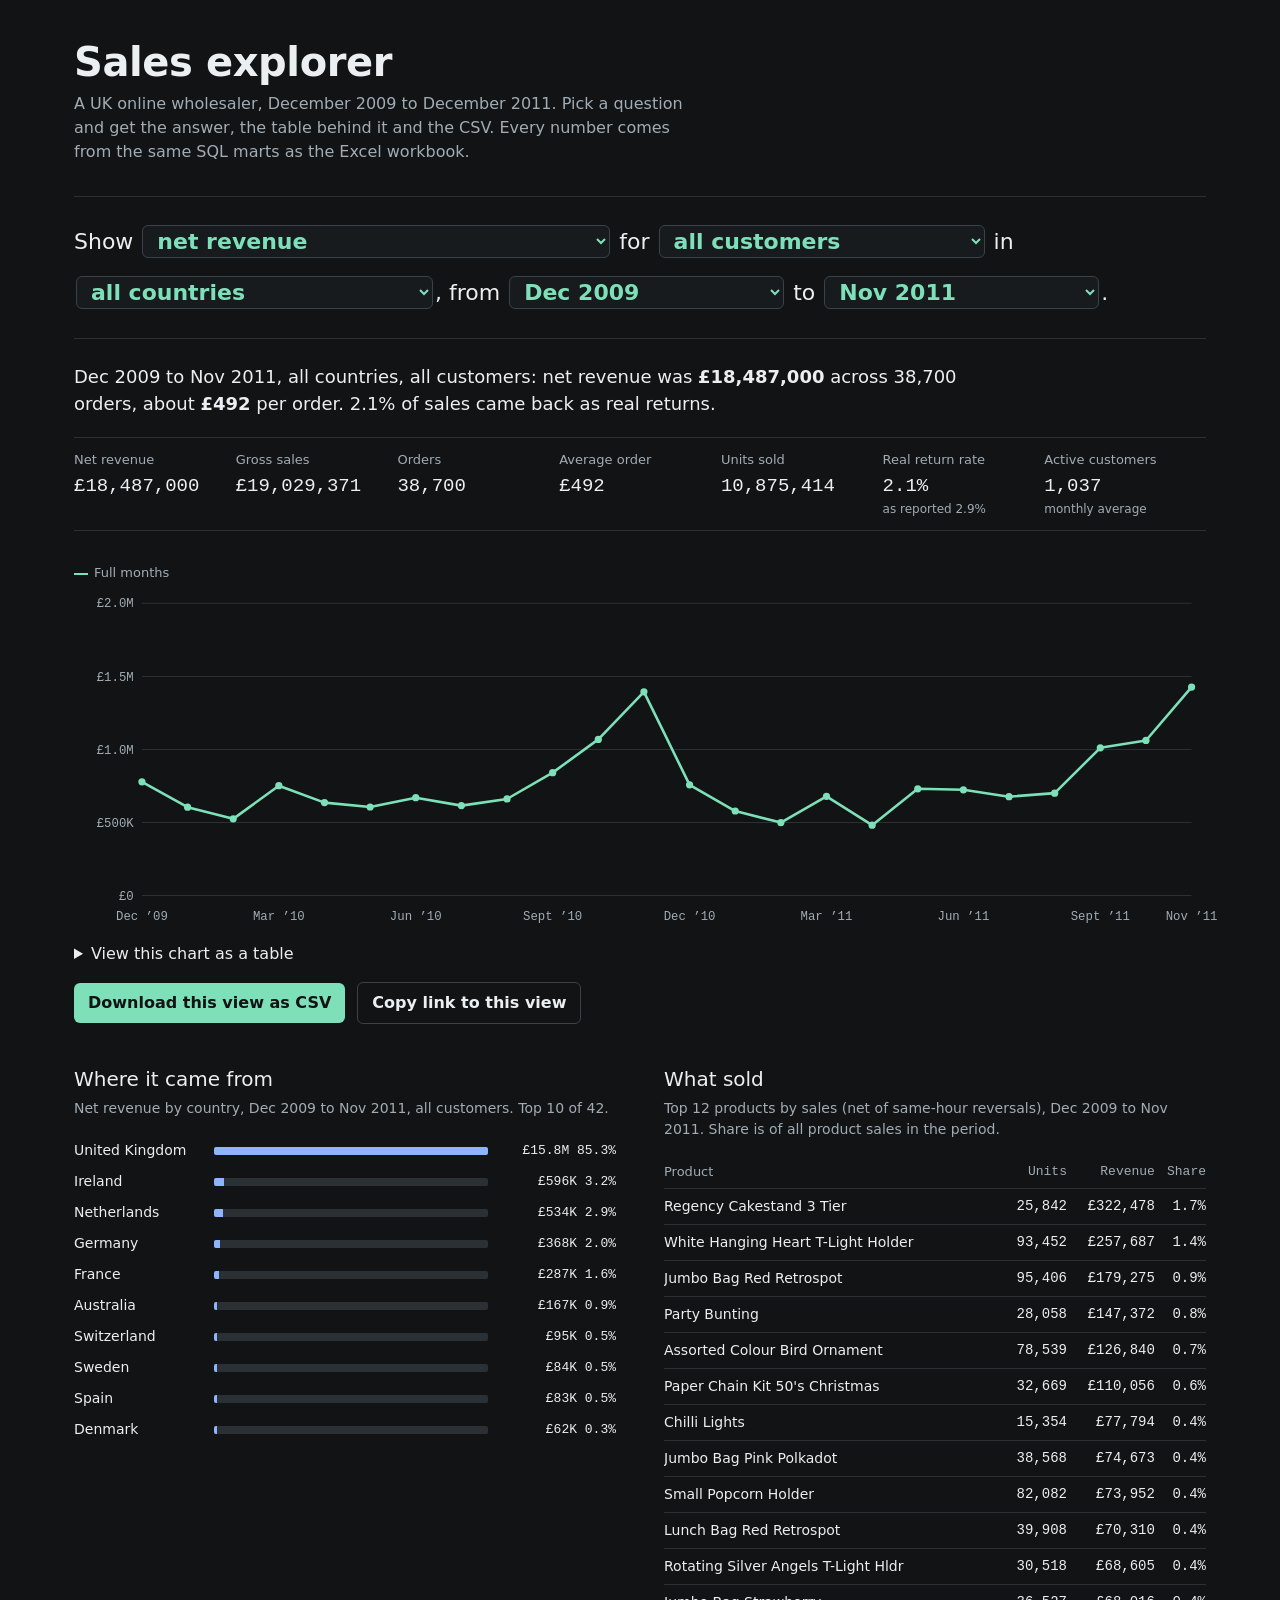
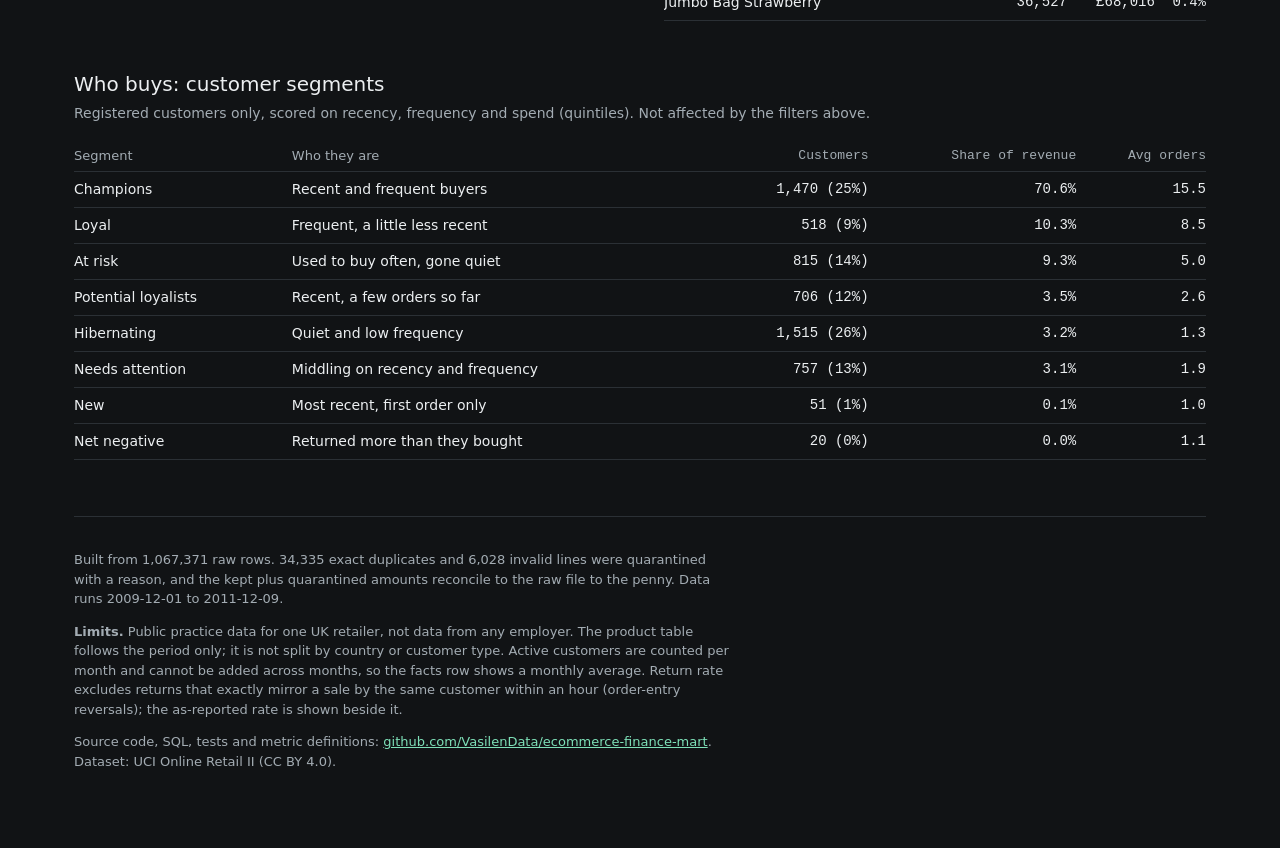
==== commit 36c34be7: "Explorer: self-host fonts, reserve answer space, add share metadata" ====
--- a/docs/explorer/index.html
+++ b/docs/explorer/index.html
@@ -3,10 +3,19 @@
 <head>
 <meta charset="utf-8">
 <meta name="viewport" content="width=device-width,initial-scale=1">
+<meta name="theme-color" content="#111315">
 <title>Sales explorer: UK online wholesaler, 2009 to 2011</title>
 <meta name="description" content="Self-serve sales explorer built on a normalized star schema of 1.07 million transactions. Filter by period, country and customer type; export the view as CSV.">
-<link rel="preconnect" href="https://fonts.googleapis.com"><link rel="preconnect" href="https://fonts.gstatic.com" crossorigin>
-<link href="https://fonts.googleapis.com/css2?family=Bricolage+Grotesque:opsz,wght@12..96,500;12..96,700&family=JetBrains+Mono:wght@400;500&family=Public+Sans:wght@400;500;600&display=swap" rel="stylesheet">
+<link rel="preload" href="https://vasilendata.github.io/fonts/bricolage-grotesque.woff2" as="font" type="font/woff2" crossorigin>
+<style>@font-face{font-family:'Bricolage Grotesque';src:url(https://vasilendata.github.io/fonts/bricolage-grotesque.woff2) format('woff2');font-weight:200 800;font-display:swap}
+@font-face{font-family:'Public Sans';src:url(https://vasilendata.github.io/fonts/public-sans.woff2) format('woff2');font-weight:100 900;font-display:swap}
+@font-face{font-family:'JetBrains Mono';src:url(https://vasilendata.github.io/fonts/jetbrains-mono.woff2) format('woff2');font-weight:100 800;font-display:swap}#answer{min-height:54px}@media(max-width:700px){#answer{min-height:135px}}
+</style>
+<link rel="canonical" href="https://vasilendata.github.io/ecommerce-finance-mart/explorer/">
+<meta property="og:type" content="website"><meta property="og:title" content="Sales explorer: UK online wholesaler, 2009 to 2011"><meta property="og:description" content="Self-serve sales explorer built on a normalized star schema of 1.07 million transactions. Filter by period, country and customer type; export the view as CSV."><meta property="og:url" content="https://vasilendata.github.io/ecommerce-finance-mart/explorer/"><meta property="og:image" content="https://vasilendata.github.io/og.png?v=2">
+<meta name="twitter:card" content="summary_large_image"><meta name="twitter:image" content="https://vasilendata.github.io/og.png?v=2">
+<link rel="icon" href="data:image/svg+xml,%3Csvg xmlns='http://www.w3.org/2000/svg' viewBox='0 0 64 64'%3E%3Crect width='64' height='64' rx='10' fill='%230E1A2B'/%3E%3Cpath d='M14 18l14 28 6-12M50 18L36 46' stroke='%23E8470F' stroke-width='6' fill='none' stroke-linecap='square'/%3E%3C/svg%3E">
+
 <style>
 :root{--paper:#111315;--surface:#181B1E;--ink:#ECEFF1;--muted:#A3ACB3;--rule:#2B3035;--mint:#7EE0B8;--blue:#8FB4FF;--amber:#F0B86E;
 --display:'Bricolage Grotesque','Segoe UI',system-ui,sans-serif;--body:'Public Sans','Segoe UI',system-ui,sans-serif;--mono:'JetBrains Mono',ui-monospace,Consolas,monospace}
@@ -15,7 +24,7 @@
 body{margin:0}
 a{color:var(--mint)}
 :focus-visible{outline:2px solid var(--mint);outline-offset:2px}
-.wrap{max-width:1180px;margin:0 auto;padding:40px 24px 64px}
+.wrap{max-width:1180px;margin:0 auto;padding:40px 24px 64px}main.wrap{padding-bottom:0}
 h1{font-family:var(--display);font-weight:700;font-size:clamp(28px,4vw,40px);line-height:1.1;margin:0 0 8px;letter-spacing:-.01em}
 .lede{color:var(--muted);max-width:62ch;margin:0 0 32px}
 h2{font-family:var(--display);font-weight:500;font-size:20px;margin:0 0 4px}
@@ -63,7 +72,7 @@
 </style>
 </head>
 <body>
-<div class="wrap">
+<main class="wrap">
 <h1>Sales explorer</h1>
 <p class="lede">A UK online wholesaler, December 2009 to December 2011. Pick a question and get the answer, the table behind it and the CSV. Every number comes from the same SQL marts as the Excel workbook.</p>
 
@@ -91,14 +100,14 @@
 <section style="margin-top:48px"><h2>Who buys: customer segments</h2>
 <p class="sub">Registered customers only, scored on recency, frequency and spend (quintiles). Not affected by the filters above.</p>
 <div class="scroll"><table id="segments"></table></div></section>
-
-<footer>
+</main>
+<div class="wrap" style="padding-top:0"><footer>
 <p class="note" id="trust"></p>
 <p class="note"><b>Limits.</b> Public practice data for one UK retailer, not data from any employer. The product table follows the period only; it is not split by country or customer type. Active customers are counted per month and cannot be added across months, so the facts row shows a monthly average. Return rate excludes returns that exactly mirror a sale by the same customer within an hour (order-entry reversals); the as-reported rate is shown beside it.</p>
 <p class="note">Source code, SQL, tests and metric definitions: <a href="https://github.com/VasilenData/ecommerce-finance-mart">github.com/VasilenData/ecommerce-finance-mart</a>. Dataset: UCI Online Retail II (CC BY 4.0).</p>
 </footer>
 </div>
-<script id="cube" type="application/json">{"cube":[["2009-12","Australia","Rest of world","Registered",196.1,-220.85,0.0,1,100,1],["2009-12","Austria","Europe (non-UK)","Registered",1918.34,0.0,0.0,2,562,2],["2009-12","Belgium","Europe (non-UK)","Registered",287.6,0.0,0.0,2,150,1],["2009-12","Channel Islands","Europe (non-UK)","Registered",989.18,-43.8,0.0,1,439,1],["2009-12","Cyprus","Europe (non-UK)","Registered",3541.68,-131.9,-53.7,4,1572,3],["2009-12","Denmark","Europe (non-UK)","Registered",1365.66,-17.2,0.0,2,570,2],["2009-12","Finland","Europe (non-UK)","Registered",469.08,0.0,0.0,1,132,1],["2009-12","France","Europe (non-UK)","Registered",5873.69,-876.65,0.0,13,3652,10],["2009-12","Germany","Europe (non-UK)","Registered",8768.27,-314.23,0.0,17,4726,10],["2009-12","Greece","Europe (non-UK)","Registered",610.95,0.0,0.0,1,441,1],["2009-12","Ireland","Europe (non-UK)","Guest",1779.28,0.0,0.0,4,796,0],["2009-12","Ireland","Europe (non-UK)","Registered",17167.21,-168.55,0.0,15,8610,2],["2009-12","Italy","Europe (non-UK)","Registered",422.35,-24.15,0.0,1,157,1],["2009-12","Japan","Rest of world","Registered",0.0,-208.75,0.0,0,0,0],["2009-12","Netherlands","Europe (non-UK)","Registered",15045.73,0.0,0.0,6,10812,2],["2009-12","Nigeria","Rest of world","Guest",0.0,-147.05,0.0,0,0,0],["2009-12","Norway","Europe (non-UK)","Registered",365.31,0.0,0.0,1,179,1],["2009-12","Poland","Europe (non-UK)","Registered",371.82,0.0,0.0,1,266,1],["2009-12","Portugal","Europe (non-UK)","Registered",2765.58,0.0,0.0,2,1573,2],["2009-12","Spain","Europe (non-UK)","Registered",7754.18,-3.35,0.0,5,3272,4],["2009-12","Sweden","Europe (non-UK)","Registered",285.3,-25.5,0.0,1,174,1],["2009-12","Switzerland","Europe (non-UK)","Registered",544.4,0.0,0.0,2,277,2],["2009-12","United Arab Emirates","Rest of world","Registered",517.7,-38.16,-38.16,1,520,1],["2009-12","United Kingdom","United Kingdom","Guest",118205.81,-76.62,0.0,165,25933,0],["2009-12","United Kingdom","United Kingdom","Registered",608655.94,-17261.32,-613.75,1418,360305,902],["2010-01","Australia","Rest of world","Registered",985.27,0.0,0.0,1,473,1],["2010-01","Belgium","Europe (non-UK)","Registered",453.75,-9.95,0.0,2,231,2],["2010-01","Channel Islands","Europe (non-UK)","Registered",838.75,-15.9,0.0,1,193,1],["2010-01","Cyprus","Europe (non-UK)","Registered",76.52,0.0,0.0,1,32,1],["2010-01","Denmark","Europe (non-UK)","Registered",7870.6,0.0,0.0,2,63754,2],["2010-01","Finland","Europe (non-UK)","Registered",738.18,0.0,0.0,1,262,1],["2010-01","France","Europe (non-UK)","Registered",7316.45,-116.62,0.0,8,5279,7],["2010-01","Germany","Europe (non-UK)","Registered",11260.87,-508.52,0.0,17,6252,13],["2010-01","Greece","Europe (non-UK)","Registered",4798.35,0.0,0.0,3,1573,2],["2010-01","Ireland","Europe (non-UK)","Registered",58669.48,-620.45,0.0,13,30787,3],["2010-01","Japan","Rest of world","Registered",2.95,0.0,0.0,1,1,1],["2010-01","Netherlands","Europe (non-UK)","Registered",29167.77,0.0,0.0,6,20527,3],["2010-01","Spain","Europe (non-UK)","Registered",2120.85,0.0,0.0,4,1173,3],["2010-01","Sweden","Europe (non-UK)","Registered",1582.15,0.0,0.0,3,1534,2],["2010-01","United Kingdom","United Kingdom","Guest",78584.44,-142.81,0.0,90,20537,0],["2010-01","United Kingdom","United Kingdom","Registered",404511.35,-6051.38,-329.58,890,236081,655],["2010-01","United States","Rest of world","Registered",2284.59,0.0,0.0,4,1343,2],["2010-01","Unspecified","Unknown","Registered",1035.1,0.0,0.0,2,382,2],["2010-02","Australia","Rest of world","Registered",367.41,0.0,0.0,2,199,2],["2010-02","Austria","Europe (non-UK)","Registered",475.9,0.0,0.0,2,306,2],["2010-02","Bahrain","Rest of world","Guest",439.85,0.0,0.0,1,159,0],["2010-02","Belgium","Europe (non-UK)","Registered",1685.35,0.0,0.0,2,702,2],["2010-02","Cyprus","Europe (non-UK)","Registered",1153.45,0.0,0.0,3,462,2],["2010-02","Denmark","Europe (non-UK)","Registered",19809.9,-3630.8,0.0,2,93230,1],["2010-02","France","Europe (non-UK)","Registered",8073.16,-43.15,0.0,16,4945,12],["2010-02","Germany","Europe (non-UK)","Registered",7971.25,-253.0,0.0,26,4724,18],["2010-02","Ireland","Europe (non-UK)","Guest",1332.34,-9.95,0.0,1,382,0],["2010-02","Ireland","Europe (non-UK)","Registered",19082.86,-46.0,-17.7,15,11244,3],["2010-02","Japan","Rest of world","Registered",193.72,-37.01,0.0,2,117,2],["2010-02","Malta","Europe (non-UK)","Registered",818.19,0.0,0.0,1,605,1],["2010-02","Netherlands","Europe (non-UK)","Registered",17210.39,-361.0,0.0,8,9880,2],["2010-02","Portugal","Europe (non-UK)","Registered",374.83,0.0,0.0,2,242,2],["2010-02","South Africa","Rest of world","Registered",931.43,0.0,0.0,1,591,1],["2010-02","Spain","Europe (non-UK)","Registered",442.04,-33.0,0.0,3,275,3],["2010-02","Sweden","Europe (non-UK)","Registered",8162.58,0.0,0.0,7,8496,3],["2010-02","Switzerland","Europe (non-UK)","Registered",1059.93,0.0,0.0,2,729,2],["2010-02","United Arab Emirates","Rest of world","Guest",1007.8,-514.1,0.0,2,924,0],["2010-02","United Arab Emirates","Rest of world","Registered",1310.3,0.0,0.0,1,798,1],["2010-02","United Kingdom","United Kingdom","Guest",37192.11,-23.84,0.0,92,8497,0],["2010-02","United Kingdom","United Kingdom","Registered",408814.89,-7623.59,-477.77,998,234119,712],["2010-03","Australia","Rest of world","Registered",429.39,0.0,0.0,2,191,2],["2010-03","Austria","Europe (non-UK)","Registered",553.47,0.0,0.0,2,317,2],["2010-03","Bahrain","Rest of world","Guest",548.8,-42.5,0.0,2,98,0],["2010-03","Belgium","Europe (non-UK)","Registered",609.52,0.0,0.0,2,475,2],["2010-03","Bermuda","Rest of world","Guest",1253.14,0.0,0.0,1,2798,0],["2010-03","Channel Islands","Europe (non-UK)","Registered",1065.12,0.0,0.0,1,996,1],["2010-03","Cyprus","Europe (non-UK)","Registered",3010.85,-25.6,0.0,7,1133,5],["2010-03","Denmark","Europe (non-UK)","Registered",7595.18,0.0,0.0,2,64302,2],["2010-03","France","Europe (non-UK)","Registered",8007.79,-226.37,-29.85,16,4506,12],["2010-03","Germany","Europe (non-UK)","Registered",15347.08,-321.25,0.0,27,8815,19],["2010-03","Greece","Europe (non-UK)","Registered",522.73,-32.45,0.0,1,259,1],["2010-03","Ireland","Europe (non-UK)","Registered",21778.3,-224.32,0.0,24,14788,3],["2010-03","Italy","Europe (non-UK)","Registered",699.22,0.0,0.0,2,498,2],["2010-03","Japan","Rest of world","Registered",110.4,-110.4,-110.4,1,48,1],["2010-03","Netherlands","Europe (non-UK)","Registered",24241.3,-210.0,0.0,14,16656,4],["2010-03","Poland","Europe (non-UK)","Registered",318.86,0.0,0.0,1,194,1],["2010-03","Portugal","Europe (non-UK)","Registered",2399.45,-38.25,0.0,2,1348,2],["2010-03","Spain","Europe (non-UK)","Registered",1447.77,-16.7,0.0,6,1032,4],["2010-03","Sweden","Europe (non-UK)","Guest",274.0,0.0,0.0,1,136,0],["2010-03","Sweden","Europe (non-UK)","Registered",1060.18,-57.4,0.0,5,540,4],["2010-03","Switzerland","Europe (non-UK)","Registered",831.62,0.0,0.0,3,451,2],["2010-03","United Arab Emirates","Rest of world","Registered",1201.52,0.0,0.0,1,1359,1],["2010-03","United Kingdom","United Kingdom","Guest",93656.37,-50.7,0.0,134,20720,0],["2010-03","United Kingdom","United Kingdom","Registered",574743.92,-8247.91,-947.43,1390,383383,981],["2010-04","Australia","Rest of world","Registered",234.75,0.0,0.0,1,73,1],["2010-04","Austria","Europe (non-UK)","Registered",1388.54,0.0,0.0,1,798,1],["2010-04","Belgium","Europe (non-UK)","Registered",2360.39,-21.25,0.0,4,1431,4],["2010-04","Channel Islands","Europe (non-UK)","Registered",926.82,0.0,0.0,1,367,1],["2010-04","Cyprus","Europe (non-UK)","Registered",1151.7,-15.8,0.0,2,459,1],["2010-04","Denmark","Europe (non-UK)","Registered",748.0,0.0,0.0,1,576,1],["2010-04","Finland","Europe (non-UK)","Registered",1175.13,0.0,0.0,3,647,2],["2010-04","France","Europe (non-UK)","Guest",237.8,0.0,0.0,1,171,0],["2010-04","France","Europe (non-UK)","Registered",6907.18,-40.07,0.0,10,3957,8],["2010-04","Germany","Europe (non-UK)","Registered",21667.23,-182.74,0.0,30,12461,22],["2010-04","Greece","Europe (non-UK)","Registered",227.93,0.0,0.0,1,93,1],["2010-04","Hong Kong","Rest of world","Guest",2236.61,0.0,0.0,1,1367,0],["2010-04","Ireland","Europe (non-UK)","Guest",3236.5,0.0,0.0,3,1777,0],["2010-04","Ireland","Europe (non-UK)","Registered",20096.23,-238.78,0.0,15,11957,3],["2010-04","Italy","Europe (non-UK)","Registered",1525.85,0.0,0.0,2,890,2],["2010-04","Japan","Rest of world","Registered",0.0,-2.75,0.0,0,0,0],["2010-04","Netherlands","Europe (non-UK)","Registered",6336.78,0.0,0.0,9,4926,8],["2010-04","Portugal","Europe (non-UK)","Registered",85.54,-124.24,0.0,1,46,1],["2010-04","Singapore","Rest of world","Registered",1252.95,0.0,0.0,1,509,1],["2010-04","Spain","Europe (non-UK)","Registered",721.98,-58.5,0.0,2,486,2],["2010-04","Sweden","Europe (non-UK)","Registered",15868.44,0.0,0.0,14,18644,3],["2010-04","Switzerland","Europe (non-UK)","Registered",2215.96,-37.0,0.0,3,1685,3],["2010-04","United Arab Emirates","Rest of world","Registered",0.0,-16.5,0.0,0,0,0],["2010-04","United Kingdom","United Kingdom","Guest",55502.59,-66.61,0.0,115,12720,0],["2010-04","United Kingdom","United Kingdom","Registered",499983.51,-9221.02,-1627.62,1213,289874,873],["2010-04","Unspecified","Unknown","Registered",252.52,0.0,0.0,1,153,1],["2010-05","Australia","Rest of world","Registered",1312.7,0.0,0.0,4,665,3],["2010-05","Austria","Europe (non-UK)","Registered",502.04,0.0,0.0,1,652,1],["2010-05","Bahrain","Rest of world","Guest",97.75,0.0,0.0,1,49,0],["2010-05","Bahrain","Rest of world","Registered",488.21,0.0,0.0,1,303,1],["2010-05","Belgium","Europe (non-UK)","Registered",83.15,-13.2,0.0,1,37,1],["2010-05","Channel Islands","Europe (non-UK)","Registered",5378.52,-55.84,0.0,6,2403,4],["2010-05","Cyprus","Europe (non-UK)","Registered",500.61,0.0,0.0,1,143,1],["2010-05","Finland","Europe (non-UK)","Registered",837.11,-19.8,0.0,1,370,1],["2010-05","France","Europe (non-UK)","Registered",13298.55,-511.65,0.0,16,8785,14],["2010-05","Germany","Europe (non-UK)","Registered",8100.36,-369.45,0.0,17,4190,14],["2010-05","Greece","Europe (non-UK)","Registered",2476.22,0.0,0.0,2,806,2],["2010-05","Ireland","Europe (non-UK)","Guest",624.02,0.0,0.0,1,350,0],["2010-05","Ireland","Europe (non-UK)","Registered",18011.57,-93.62,0.0,17,9397,2],["2010-05","Italy","Europe (non-UK)","Registered",1869.45,-23.7,0.0,2,1037,2],["2010-05","Netherlands","Europe (non-UK)","Registered",22221.53,0.0,0.0,8,14897,6],["2010-05","Portugal","Europe (non-UK)","Registered",589.2,-124.25,-124.25,2,210,2],["2010-05","Spain","Europe (non-UK)","Registered",2372.58,0.0,0.0,5,1488,3],["2010-05","Sweden","Europe (non-UK)","Registered",3556.76,0.0,0.0,10,6084,1],["2010-05","Switzerland","Europe (non-UK)","Registered",9745.16,-15.0,0.0,5,5945,5],["2010-05","United Kingdom","United Kingdom","Guest",50036.13,-207.64,0.0,117,10433,0],["2010-05","United Kingdom","United Kingdom","Registered",500974.1,-35758.74,-2182.96,1264,326781,901],["2010-05","United States","Rest of world","Registered",416.31,0.0,0.0,2,413,1],["2010-06","Australia","Rest of world","Registered",3214.78,-25.5,0.0,3,2280,3],["2010-06","Austria","Europe (non-UK)","Registered",268.1,0.0,0.0,1,281,1],["2010-06","Bahrain","Rest of world","Guest",463.28,0.0,0.0,1,224,0],["2010-06","Belgium","Europe (non-UK)","Registered",3280.34,-24.95,0.0,5,1562,4],["2010-06","Channel Islands","Europe (non-UK)","Registered",845.0,-95.85,0.0,1,500,1],["2010-06","Cyprus","Europe (non-UK)","Registered",489.8,0.0,0.0,1,100,1],["2010-06","Denmark","Europe (non-UK)","Registered",2623.51,-5.9,0.0,4,1883,3],["2010-06","Finland","Europe (non-UK)","Registered",534.14,0.0,0.0,1,242,1],["2010-06","France","Europe (non-UK)","Registered",8439.54,-120.0,0.0,21,5668,17],["2010-06","Germany","Europe (non-UK)","Registered",14373.23,-239.24,-108.0,26,9249,16],["2010-06","Greece","Europe (non-UK)","Registered",302.4,0.0,0.0,1,120,1],["2010-06","Hong Kong","Rest of world","Guest",1685.65,0.0,0.0,1,939,0],["2010-06","Ireland","Europe (non-UK)","Registered",22449.21,-266.45,0.0,23,12297,2],["2010-06","Italy","Europe (non-UK)","Registered",232.45,0.0,0.0,2,133,2],["2010-06","Japan","Rest of world","Registered",594.68,-55.0,0.0,2,428,2],["2010-06","Netherlands","Europe (non-UK)","Registered",24134.51,-122.5,0.0,8,15755,4],["2010-06","Poland","Europe (non-UK)","Registered",556.16,0.0,0.0,1,282,1],["2010-06","Portugal","Europe (non-UK)","Registered",3332.46,-22.25,0.0,4,1620,4],["2010-06","Spain","Europe (non-UK)","Registered",2296.2,0.0,0.0,2,882,2],["2010-06","Sweden","Europe (non-UK)","Registered",874.3,0.0,0.0,2,466,2],["2010-06","Switzerland","Europe (non-UK)","Registered",2362.47,-211.2,-211.2,2,1882,2],["2010-06","Thailand","Rest of world","Registered",1956.84,0.0,0.0,1,2028,1],["2010-06","United Kingdom","United Kingdom","Guest",65624.86,-72.31,0.0,131,15687,0],["2010-06","United Kingdom","United Kingdom","Registered",535053.21,-25112.31,-5733.62,1366,331181,962],["2010-06","United States","Rest of world","Registered",596.07,0.0,0.0,2,549,2],["2010-07","Australia","Rest of world","Registered",1180.5,-52.5,0.0,3,541,2],["2010-07","Belgium","Europe (non-UK)","Registered",1166.85,0.0,0.0,5,1062,5],["2010-07","Channel Islands","Europe (non-UK)","Registered",0.0,-33.0,0.0,0,0,0],["2010-07","Denmark","Europe (non-UK)","Registered",555.66,0.0,0.0,1,162,1],["2010-07","Finland","Europe (non-UK)","Registered",836.23,0.0,0.0,2,359,2],["2010-07","France","Europe (non-UK)","Guest",138.49,0.0,0.0,1,97,0],["2010-07","France","Europe (non-UK)","Registered",7128.65,-32.4,0.0,14,4006,13],["2010-07","Germany","Europe (non-UK)","Registered",18227.27,-259.1,0.0,24,13025,21],["2010-07","Ireland","Europe (non-UK)","Guest",3008.74,0.0,0.0,5,1712,0],["2010-07","Ireland","Europe (non-UK)","Registered",31587.23,-1187.65,0.0,22,13692,3],["2010-07","Israel","Rest of world","Registered",1950.98,0.0,0.0,1,762,1],["2010-07","Japan","Rest of world","Registered",1253.3,-635.8,-18.3,3,726,1],["2010-07","Lithuania","Europe (non-UK)","Registered",1706.23,0.0,0.0,1,971,1],["2010-07","Netherlands","Europe (non-UK)","Registered",5383.64,0.0,0.0,9,3397,7],["2010-07","Poland","Europe (non-UK)","Registered",294.75,-33.75,0.0,1,141,1],["2010-07","Portugal","Europe (non-UK)","Registered",232.1,0.0,0.0,1,70,1],["2010-07","Spain","Europe (non-UK)","Registered",1078.81,-5.0,0.0,3,804,3],["2010-07","Sweden","Europe (non-UK)","Registered",2390.78,-100.8,0.0,2,2508,2],["2010-07","Switzerland","Europe (non-UK)","Registered",569.99,-123.23,0.0,3,501,3],["2010-07","Thailand","Rest of world","Registered",1113.7,0.0,0.0,1,524,1],["2010-07","United Kingdom","United Kingdom","Guest",48359.13,-127.36,0.0,139,11333,0],["2010-07","United Kingdom","United Kingdom","Registered",501944.16,-14518.29,-3550.36,1263,279754,854],["2010-07","United States","Rest of world","Registered",507.25,-23.85,0.0,1,133,1],["2010-07","Unspecified","Unknown","Registered",2379.88,0.0,0.0,2,1276,1],["2010-08","Australia","Rest of world","Registered",176.0,0.0,0.0,1,88,1],["2010-08","Austria","Europe (non-UK)","Registered",1043.15,0.0,0.0,1,689,1],["2010-08","Belgium","Europe (non-UK)","Registered",1838.42,0.0,0.0,4,1025,4],["2010-08","Channel Islands","Europe (non-UK)","Registered",1363.14,0.0,0.0,2,662,2],["2010-08","Denmark","Europe (non-UK)","Registered",2290.23,-10.0,0.0,2,1435,2],["2010-08","France","Europe (non-UK)","Registered",16285.32,-421.4,0.0,10,89898,10],["2010-08","Germany","Europe (non-UK)","Registered",8982.12,-135.05,0.0,22,5211,16],["2010-08","Greece","Europe (non-UK)","Registered",721.71,0.0,0.0,1,561,1],["2010-08","Ireland","Europe (non-UK)","Guest",2986.35,0.0,0.0,4,1296,0],["2010-08","Ireland","Europe (non-UK)","Registered",22419.36,-101.73,0.0,23,14500,3],["2010-08","Japan","Rest of world","Registered",0.0,-3.25,0.0,0,0,0],["2010-08","Malta","Europe (non-UK)","Registered",1868.56,0.0,0.0,1,942,1],["2010-08","Netherlands","Europe (non-UK)","Registered",24881.69,-226.2,0.0,10,17658,5],["2010-08","Nigeria","Rest of world","Registered",112.57,0.0,0.0,1,102,1],["2010-08","Norway","Europe (non-UK)","Registered",152.4,0.0,0.0,1,508,1],["2010-08","Poland","Europe (non-UK)","Registered",527.44,0.0,0.0,1,320,1],["2010-08","Portugal","Europe (non-UK)","Registered",379.22,0.0,0.0,2,186,2],["2010-08","Spain","Europe (non-UK)","Registered",1090.99,-16.5,0.0,4,667,4],["2010-08","Sweden","Europe (non-UK)","Registered",2312.94,-39.95,0.0,3,1823,2],["2010-08","Switzerland","Europe (non-UK)","Registered",1898.05,-59.4,0.0,3,1058,3],["2010-08","United Arab Emirates","Rest of world","Registered",2047.28,0.0,0.0,1,1364,1],["2010-08","United Kingdom","United Kingdom","Guest",76490.2,-94.31,0.0,122,18467,0],["2010-08","United Kingdom","United Kingdom","Registered",503634.17,-11289.81,-897.48,1182,313076,848],["2010-08","West Indies","Rest of world","Registered",536.41,0.0,0.0,1,395,1],["2010-09","Australia","Rest of world","Registered",785.83,0.0,0.0,2,293,2],["2010-09","Austria","Europe (non-UK)","Registered",1400.17,-181.05,0.0,3,1208,3],["2010-09","Belgium","Europe (non-UK)","Registered",1749.51,-0.85,0.0,6,1367,6],["2010-09","Brazil","Rest of world","Registered",268.27,0.0,0.0,1,189,1],["2010-09","Channel Islands","Europe (non-UK)","Registered",6106.34,-885.0,0.0,9,3340,5],["2010-09","Cyprus","Europe (non-UK)","Registered",978.18,0.0,0.0,3,492,3],["2010-09","Denmark","Europe (non-UK)","Registered",1046.65,0.0,0.0,2,583,1],["2010-09","Finland","Europe (non-UK)","Registered",863.68,0.0,0.0,2,762,2],["2010-09","France","Europe (non-UK)","Registered",12314.58,-12132.74,0.0,22,6899,15],["2010-09","Germany","Europe (non-UK)","Registered",16160.68,-347.24,0.0,31,9157,21],["2010-09","Greece","Europe (non-UK)","Registered",780.06,0.0,0.0,1,146,1],["2010-09","Ireland","Europe (non-UK)","Guest",585.34,0.0,0.0,1,291,0],["2010-09","Ireland","Europe (non-UK)","Registered",35286.78,-5097.09,-3726.68,31,19806,2],["2010-09","Italy","Europe (non-UK)","Registered",1268.56,0.0,0.0,2,1070,2],["2010-09","Japan","Rest of world","Registered",1895.0,0.0,0.0,1,1100,1],["2010-09","Lebanon","Rest of world","Guest",211.7,0.0,0.0,1,72,0],["2010-09","Netherlands","Europe (non-UK)","Registered",44773.14,-51.0,0.0,14,29182,7],["2010-09","Norway","Europe (non-UK)","Registered",973.69,0.0,0.0,1,619,1],["2010-09","Poland","Europe (non-UK)","Registered",349.47,-204.1,-168.6,2,231,2],["2010-09","Portugal","Europe (non-UK)","Registered",2880.58,-54.4,0.0,6,1792,4],["2010-09","Singapore","Rest of world","Registered",2784.82,0.0,0.0,3,1244,1],["2010-09","South Korea","Rest of world","Registered",168.69,0.0,0.0,1,102,1],["2010-09","Spain","Europe (non-UK)","Registered",3266.45,-21.25,0.0,6,2307,6],["2010-09","Sweden","Europe (non-UK)","Registered",2819.56,0.0,0.0,4,3524,3],["2010-09","Switzerland","Europe (non-UK)","Registered",2274.44,0.0,0.0,4,1351,3],["2010-09","United Arab Emirates","Rest of world","Guest",368.24,0.0,0.0,1,556,0],["2010-09","United Kingdom","United Kingdom","Guest",62533.03,-326.2,0.0,127,15707,0],["2010-09","United Kingdom","United Kingdom","Registered",662371.53,-8301.1,-669.91,1500,478721,1041],["2010-09","United States","Rest of world","Registered",0.0,-74.2,0.0,0,0,0],["2010-09","Unspecified","Unknown","Registered",1978.15,-10.2,0.0,2,1256,2],["2010-10","Australia","Rest of world","Registered",2749.15,0.0,0.0,7,1720,7],["2010-10","Austria","Europe (non-UK)","Registered",956.7,0.0,0.0,3,344,3],["2010-10","Bahrain","Rest of world","Registered",317.76,0.0,0.0,1,192,1],["2010-10","Belgium","Europe (non-UK)","Registered",1478.78,0.0,0.0,6,757,4],["2010-10","Canada","Rest of world","Registered",834.89,0.0,0.0,1,671,1],["2010-10","Channel Islands","Europe (non-UK)","Registered",4341.19,-57.65,0.0,4,1899,3],["2010-10","Cyprus","Europe (non-UK)","Registered",551.33,0.0,0.0,1,253,1],["2010-10","Denmark","Europe (non-UK)","Registered",322.6,-50.4,0.0,1,162,1],["2010-10","Finland","Europe (non-UK)","Registered",1086.69,-29.3,0.0,2,673,2],["2010-10","France","Europe (non-UK)","Registered",14491.62,-601.24,-501.49,29,9904,23],["2010-10","Germany","Europe (non-UK)","Registered",19283.93,-410.58,0.0,33,11680,29],["2010-10","Greece","Europe (non-UK)","Registered",3084.02,-18.25,0.0,1,1753,1],["2010-10","Iceland","Europe (non-UK)","Registered",611.53,0.0,0.0,1,509,1],["2010-10","Ireland","Europe (non-UK)","Guest",6149.19,-30.6,0.0,4,2751,0],["2010-10","Ireland","Europe (non-UK)","Registered",36097.0,-184.35,0.0,38,17285,2],["2010-10","Italy","Europe (non-UK)","Registered",4566.22,-28.85,0.0,7,2101,7],["2010-10","Japan","Rest of world","Registered",1533.89,0.0,0.0,1,3199,1],["2010-10","Netherlands","Europe (non-UK)","Registered",16857.85,-28.4,0.0,10,17603,4],["2010-10","Portugal","Europe (non-UK)","Registered",2558.23,-75.45,0.0,5,2209,5],["2010-10","South Africa","Rest of world","Guest",1435.29,0.0,0.0,1,1027,0],["2010-10","South Korea","Rest of world","Registered",0.0,-168.69,0.0,0,0,0],["2010-10","Spain","Europe (non-UK)","Registered",13392.07,-4733.52,0.0,8,6822,7],["2010-10","Sweden","Europe (non-UK)","Registered",8769.41,0.0,0.0,8,7799,6],["2010-10","Switzerland","Europe (non-UK)","Registered",8379.69,-78.15,0.0,7,4759,6],["2010-10","United Arab Emirates","Rest of world","Registered",509.92,-76.32,0.0,2,351,1],["2010-10","United Kingdom","United Kingdom","Guest",75280.0,-188.35,0.0,131,19685,0],["2010-10","United Kingdom","United Kingdom","Registered",868664.23,-18690.97,-7014.22,1931,503274,1375],["2010-10","United States","Rest of world","Registered",132.8,0.0,0.0,1,129,1],["2010-11","Australia","Rest of world","Registered",18235.52,-37.7,0.0,4,12899,4],["2010-11","Austria","Europe (non-UK)","Registered",2513.3,0.0,0.0,4,1252,4],["2010-11","Belgium","Europe (non-UK)","Registered",4652.98,-59.7,0.0,7,2703,7],["2010-11","Canada","Rest of world","Registered",381.77,0.0,0.0,1,223,1],["2010-11","Channel Islands","Europe (non-UK)","Registered",2178.73,-930.33,0.0,3,1109,3],["2010-11","Cyprus","Europe (non-UK)","Registered",397.6,0.0,0.0,1,208,1],["2010-11","Denmark","Europe (non-UK)","Registered",4041.96,-183.6,0.0,3,1752,3],["2010-11","Finland","Europe (non-UK)","Registered",294.98,0.0,0.0,1,210,1],["2010-11","France","Europe (non-UK)","Guest",619.78,0.0,0.0,3,713,0],["2010-11","France","Europe (non-UK)","Registered",17747.09,-120.4,0.0,38,10938,25],["2010-11","Germany","Europe (non-UK)","Registered",27668.51,-613.6,0.0,39,15536,26],["2010-11","Greece","Europe (non-UK)","Registered",761.3,0.0,0.0,1,414,1],["2010-11","Ireland","Europe (non-UK)","Guest",3248.58,-17.88,0.0,4,2065,0],["2010-11","Ireland","Europe (non-UK)","Registered",26967.73,-539.29,0.0,36,13409,3],["2010-11","Israel","Rest of world","Registered",1248.42,0.0,0.0,1,370,1],["2010-11","Italy","Europe (non-UK)","Registered",2533.16,-90.1,0.0,6,1282,5],["2010-11","Japan","Rest of world","Registered",23.6,-227.6,-23.6,3,8,1],["2010-11","Lithuania","Europe (non-UK)","Registered",1525.39,0.0,0.0,1,683,1],["2010-11","Netherlands","Europe (non-UK)","Registered",35629.74,-2269.08,0.0,21,22074,7],["2010-11","Norway","Europe (non-UK)","Registered",4629.32,0.0,0.0,4,2974,3],["2010-11","Poland","Europe (non-UK)","Registered",821.14,-15.0,0.0,2,568,2],["2010-11","Portugal","Europe (non-UK)","Guest",421.54,0.0,0.0,1,160,0],["2010-11","Portugal","Europe (non-UK)","Registered",4368.43,-47.8,0.0,7,1953,5],["2010-11","South Korea","Rest of world","Registered",949.82,0.0,0.0,1,598,1],["2010-11","Spain","Europe (non-UK)","Registered",5716.86,-4107.46,0.0,6,2929,5],["2010-11","Sweden","Europe (non-UK)","Registered",1533.91,-87.9,0.0,5,772,3],["2010-11","Switzerland","Europe (non-UK)","Registered",12440.73,0.0,0.0,5,4591,5],["2010-11","United Arab Emirates","Rest of world","Registered",1445.69,0.0,0.0,1,463,1],["2010-11","United Kingdom","United Kingdom","Guest",269192.85,-171.46,0.0,138,68971,0],["2010-11","United Kingdom","United Kingdom","Registered",976567.18,-25435.48,-4772.6,2367,551837,1485],["2010-11","United States","Rest of world","Registered",402.6,-132.8,0.0,1,234,1],["2010-11","Unspecified","Unknown","Guest",239.64,-11.8,0.0,3,106,0],["2010-11","Unspecified","Unknown","Registered",300.93,0.0,0.0,1,261,1],["2010-12","Australia","Rest of world","Registered",965.35,-27.75,0.0,3,457,2],["2010-12","Austria","Europe (non-UK)","Registered",0.0,-20.16,0.0,0,0,0],["2010-12","Bahrain","Rest of world","Guest",205.74,0.0,0.0,1,54,0],["2010-12","Belgium","Europe (non-UK)","Registered",1599.91,0.0,0.0,5,1742,4],["2010-12","Channel Islands","Europe (non-UK)","Registered",313.53,0.0,0.0,1,79,1],["2010-12","Cyprus","Europe (non-UK)","Registered",1744.27,0.0,0.0,2,964,1],["2010-12","Denmark","Europe (non-UK)","Registered",1137.5,0.0,0.0,1,446,1],["2010-12","Finland","Europe (non-UK)","Registered",652.8,0.0,0.0,1,1248,1],["2010-12","France","Europe (non-UK)","Registered",8530.31,-40.95,0.0,20,4936,15],["2010-12","Germany","Europe (non-UK)","Registered",13243.74,-660.3,0.0,29,6756,18],["2010-12","Iceland","Europe (non-UK)","Registered",711.79,0.0,0.0,1,319,1],["2010-12","Ireland","Europe (non-UK)","Guest",1169.38,-15.0,0.0,2,526,0],["2010-12","Ireland","Europe (non-UK)","Registered",8513.88,-988.31,0.0,15,5237,3],["2010-12","Israel","Rest of world","Registered",0.0,-227.44,0.0,0,0,0],["2010-12","Italy","Europe (non-UK)","Registered",650.5,-17.0,0.0,2,290,2],["2010-12","Japan","Rest of world","Registered",7705.07,0.0,0.0,3,4093,3],["2010-12","Lithuania","Europe (non-UK)","Registered",1661.06,0.0,0.0,4,652,1],["2010-12","Netherlands","Europe (non-UK)","Registered",8754.48,0.0,0.0,3,6809,2],["2010-12","Norway","Europe (non-UK)","Registered",3787.12,0.0,0.0,2,3582,1],["2010-12","Poland","Europe (non-UK)","Registered",248.16,0.0,0.0,1,140,1],["2010-12","Portugal","Europe (non-UK)","Registered",2047.97,-59.85,0.0,6,970,6],["2010-12","Spain","Europe (non-UK)","Registered",1703.73,0.0,0.0,4,862,4],["2010-12","Sweden","Europe (non-UK)","Registered",3834.3,-1188.0,0.0,2,3954,1],["2010-12","Switzerland","Europe (non-UK)","Registered",1224.92,0.0,0.0,2,712,2],["2010-12","United Kingdom","United Kingdom","Guest",209063.68,-227.22,0.0,153,46326,0],["2010-12","United Kingdom","United Kingdom","Registered",496169.17,-14075.88,-1807.81,1287,266375,814],["2011-01","Australia","Rest of world","Registered",8779.21,0.0,0.0,8,5531,6],["2011-01","Bahrain","Rest of world","Guest",0.0,-205.74,0.0,0,0,0],["2011-01","Belgium","Europe (non-UK)","Registered",1080.2,-46.15,0.0,3,784,3],["2011-01","Channel Islands","Europe (non-UK)","Registered",675.58,-30.5,0.0,1,259,1],["2011-01","Cyprus","Europe (non-UK)","Registered",547.5,0.0,0.0,1,144,1],["2011-01","Finland","Europe (non-UK)","Registered",769.02,0.0,0.0,2,762,2],["2011-01","France","Europe (non-UK)","Registered",16174.12,-183.05,0.0,28,9112,24],["2011-01","Germany","Europe (non-UK)","Registered",15296.84,-459.41,0.0,31,8965,28],["2011-01","Greece","Europe (non-UK)","Registered",2661.24,0.0,0.0,1,526,1],["2011-01","Hong Kong","Rest of world","Guest",2230.96,0.0,0.0,1,1061,0],["2011-01","Iceland","Europe (non-UK)","Registered",475.39,0.0,0.0,1,315,1],["2011-01","Ireland","Europe (non-UK)","Guest",0.0,-15.0,0.0,0,0,0],["2011-01","Ireland","Europe (non-UK)","Registered",21704.19,-182.67,0.0,7,8790,2],["2011-01","Israel","Rest of world","Guest",379.84,0.0,0.0,1,100,0],["2011-01","Italy","Europe (non-UK)","Registered",2066.51,-41.15,0.0,3,1109,3],["2011-01","Japan","Rest of world","Registered",0.0,-109.8,0.0,0,0,0],["2011-01","Lebanon","Rest of world","Registered",1693.88,0.0,0.0,1,386,1],["2011-01","Netherlands","Europe (non-UK)","Registered",26596.16,0.0,0.0,5,20416,2],["2011-01","Poland","Europe (non-UK)","Registered",613.22,0.0,0.0,1,288,1],["2011-01","Portugal","Europe (non-UK)","Registered",3479.71,-57.6,0.0,4,2067,4],["2011-01","Singapore","Rest of world","Registered",2053.07,0.0,0.0,1,1091,1],["2011-01","Spain","Europe (non-UK)","Registered",9694.09,-65.7,0.0,8,3831,7],["2011-01","Sweden","Europe (non-UK)","Registered",3286.32,0.0,0.0,2,3092,2],["2011-01","Switzerland","Europe (non-UK)","Registered",4269.73,0.0,0.0,4,3101,4],["2011-01","United Kingdom","United Kingdom","Guest",105086.53,-51.74,0.0,96,37399,0],["2011-01","United Kingdom","United Kingdom","Registered",440766.93,-90076.54,-77703.7,871,277609,645],["2011-02","Australia","Rest of world","Registered",15260.52,-67.95,-67.95,6,8954,4],["2011-02","Austria","Europe (non-UK)","Registered",438.36,0.0,0.0,2,340,2],["2011-02","Belgium","Europe (non-UK)","Registered",1360.97,-19.75,0.0,7,811,6],["2011-02","Channel Islands","Europe (non-UK)","Registered",1784.71,0.0,0.0,1,935,1],["2011-02","Cyprus","Europe (non-UK)","Registered",3998.55,0.0,0.0,4,2189,4],["2011-02","Czech Republic","Europe (non-UK)","Registered",549.26,0.0,0.0,1,346,1],["2011-02","Denmark","Europe (non-UK)","Registered",363.22,0.0,0.0,1,222,1],["2011-02","Finland","Europe (non-UK)","Registered",165.16,0.0,0.0,1,140,1],["2011-02","France","Europe (non-UK)","Registered",7687.96,-41.05,0.0,21,5294,17],["2011-02","Germany","Europe (non-UK)","Registered",8825.05,-575.81,0.0,19,4203,17],["2011-02","Ireland","Europe (non-UK)","Guest",2077.22,0.0,0.0,4,1014,0],["2011-02","Ireland","Europe (non-UK)","Registered",9961.52,-2574.6,0.0,9,4950,2],["2011-02","Israel","Rest of world","Registered",779.1,0.0,0.0,1,286,1],["2011-02","Italy","Europe (non-UK)","Registered",228.0,0.0,0.0,1,110,1],["2011-02","Japan","Rest of world","Registered",5780.81,0.0,0.0,2,2999,2],["2011-02","Netherlands","Europe (non-UK)","Registered",22831.91,-34.8,0.0,5,16375,2],["2011-02","Norway","Europe (non-UK)","Registered",590.9,0.0,0.0,2,294,2],["2011-02","Poland","Europe (non-UK)","Registered",604.05,0.0,0.0,2,297,2],["2011-02","Portugal","Europe (non-UK)","Registered",1017.9,0.0,0.0,2,551,2],["2011-02","Saudi Arabia","Rest of world","Registered",145.92,0.0,0.0,1,80,1],["2011-02","Spain","Europe (non-UK)","Registered",1722.5,-20.8,0.0,4,856,4],["2011-02","Sweden","Europe (non-UK)","Registered",469.5,0.0,0.0,1,249,1],["2011-02","Switzerland","Europe (non-UK)","Registered",2374.92,-12.25,0.0,5,1100,4],["2011-02","United Arab Emirates","Rest of world","Registered",889.24,0.0,0.0,1,496,1],["2011-02","United Kingdom","United Kingdom","Guest",63429.06,-60.1,0.0,97,16828,0],["2011-02","United Kingdom","United Kingdom","Registered",354463.56,-4928.41,-99.0,893,212708,678],["2011-03","Australia","Rest of world","Registered",17223.99,-168.7,0.0,3,10439,3],["2011-03","Austria","Europe (non-UK)","Registered",1308.12,0.0,0.0,2,972,2],["2011-03","Belgium","Europe (non-UK)","Registered",2994.98,-18.4,0.0,9,1760,8],["2011-03","Canada","Rest of world","Registered",140.54,0.0,0.0,1,88,1],["2011-03","Channel Islands","Europe (non-UK)","Registered",3509.33,0.0,0.0,3,2104,3],["2011-03","Cyprus","Europe (non-UK)","Registered",938.39,0.0,0.0,1,1005,1],["2011-03","Denmark","Europe (non-UK)","Registered",3978.99,0.0,0.0,1,879,1],["2011-03","Finland","Europe (non-UK)","Registered",4865.62,-12.2,0.0,4,2521,1],["2011-03","France","Europe (non-UK)","Registered",13684.95,-72.65,0.0,25,8638,17],["2011-03","Germany","Europe (non-UK)","Registered",12862.69,-222.67,0.0,31,7654,24],["2011-03","Greece","Europe (non-UK)","Registered",387.31,0.0,0.0,1,289,1],["2011-03","Ireland","Europe (non-UK)","Guest",473.15,-10.2,0.0,1,333,0],["2011-03","Ireland","Europe (non-UK)","Registered",17850.02,-29.74,0.0,20,9235,3],["2011-03","Italy","Europe (non-UK)","Registered",1676.81,-9.9,0.0,3,683,3],["2011-03","Japan","Rest of world","Registered",48.9,-43.39,0.0,3,21,3],["2011-03","Netherlands","Europe (non-UK)","Registered",22206.49,0.0,0.0,8,14814,4],["2011-03","Norway","Europe (non-UK)","Registered",345.01,-120.33,0.0,3,151,1],["2011-03","Poland","Europe (non-UK)","Registered",317.78,-14.39,0.0,1,162,1],["2011-03","Portugal","Europe (non-UK)","Registered",2520.85,0.0,0.0,4,1620,4],["2011-03","Saudi Arabia","Rest of world","Registered",0.0,-14.75,0.0,0,0,0],["2011-03","Spain","Europe (non-UK)","Registered",4775.15,-36.5,0.0,8,2524,8],["2011-03","Sweden","Europe (non-UK)","Registered",4680.58,-180.0,0.0,3,5406,2],["2011-03","Switzerland","Europe (non-UK)","Registered",1590.23,0.0,0.0,3,979,3],["2011-03","United Kingdom","United Kingdom","Guest",106216.51,-488.3,0.0,127,28606,0],["2011-03","United Kingdom","United Kingdom","Registered",465237.12,-9062.18,-2623.18,1175,275299,879],["2011-04","Australia","Rest of world","Registered",421.6,-438.2,0.0,1,224,1],["2011-04","Austria","Europe (non-UK)","Registered",202.8,0.0,0.0,1,112,1],["2011-04","Belgium","Europe (non-UK)","Registered",2140.78,-29.33,0.0,7,1434,7],["2011-04","Brazil","Rest of world","Registered",1143.6,0.0,0.0,1,356,1],["2011-04","Channel Islands","Europe (non-UK)","Registered",243.0,0.0,0.0,1,96,1],["2011-04","Cyprus","Europe (non-UK)","Registered",0.0,-35.8,0.0,0,0,0],["2011-04","Czech Republic","Europe (non-UK)","Registered",0.0,-57.51,0.0,0,0,0],["2011-04","Denmark","Europe (non-UK)","Registered",381.98,0.0,0.0,1,196,1],["2011-04","Finland","Europe (non-UK)","Registered",1368.92,-22.11,0.0,4,810,4],["2011-04","France","Europe (non-UK)","Registered",3899.31,-133.1,0.0,12,2265,12],["2011-04","Germany","Europe (non-UK)","Registered",10994.79,-129.42,0.0,22,5702,19],["2011-04","Greece","Europe (non-UK)","Registered",509.74,0.0,0.0,1,260,1],["2011-04","Hong Kong","Rest of world","Guest",1539.64,0.0,0.0,1,732,0],["2011-04","Iceland","Europe (non-UK)","Registered",636.25,0.0,0.0,1,483,1],["2011-04","Ireland","Europe (non-UK)","Registered",7270.5,0.0,0.0,11,4129,2],["2011-04","Israel","Rest of world","Guest",110.0,0.0,0.0,1,30,0],["2011-04","Italy","Europe (non-UK)","Registered",737.83,0.0,0.0,2,653,2],["2011-04","Japan","Rest of world","Registered",6548.5,-1676.67,0.0,2,8058,2],["2011-04","Netherlands","Europe (non-UK)","Registered",2886.56,0.0,0.0,3,1762,1],["2011-04","Poland","Europe (non-UK)","Registered",705.84,0.0,0.0,1,432,1],["2011-04","Portugal","Europe (non-UK)","Registered",1687.75,0.0,0.0,2,951,2],["2011-04","Singapore","Rest of world","Registered",2118.74,0.0,0.0,1,1384,1],["2011-04","Spain","Europe (non-UK)","Registered",1293.35,0.0,0.0,2,684,2],["2011-04","Sweden","Europe (non-UK)","Registered",649.1,0.0,0.0,2,306,2],["2011-04","Switzerland","Europe (non-UK)","Registered",1756.94,-254.75,-179.0,4,878,2],["2011-04","United Kingdom","United Kingdom","Guest",59287.47,-2.95,0.0,94,15772,0],["2011-04","United Kingdom","United Kingdom","Registered",406004.55,-30536.22,-1002.79,1054,259491,784],["2011-04","United States","Rest of world","Registered",383.95,0.0,0.0,1,137,1],["2011-04","Unspecified","Unknown","Registered",454.5,0.0,0.0,2,314,2],["2011-05","Australia","Rest of world","Registered",13638.41,-9.9,0.0,4,8999,2],["2011-05","Austria","Europe (non-UK)","Registered",1049.43,0.0,0.0,2,471,2],["2011-05","Bahrain","Rest of world","Registered",548.4,0.0,0.0,2,260,2],["2011-05","Belgium","Europe (non-UK)","Registered",2486.4,-5.4,0.0,9,1813,7],["2011-05","Canada","Rest of world","Registered",534.24,0.0,0.0,1,504,1],["2011-05","Channel Islands","Europe (non-UK)","Registered",914.24,-10.45,0.0,1,223,1],["2011-05","Denmark","Europe (non-UK)","Registered",479.7,0.0,0.0,1,366,1],["2011-05","France","Europe (non-UK)","Registered",16166.48,-51.8,0.0,37,9702,28],["2011-05","Germany","Europe (non-UK)","Registered",23501.7,-161.85,0.0,41,12891,27],["2011-05","Hong Kong","Rest of world","Guest",1966.16,0.0,0.0,1,1262,0],["2011-05","Ireland","Europe (non-UK)","Guest",2026.57,0.0,0.0,4,777,0],["2011-05","Ireland","Europe (non-UK)","Registered",15727.15,-87.41,-5.8,18,7234,3],["2011-05","Italy","Europe (non-UK)","Registered",587.45,0.0,0.0,1,267,1],["2011-05","Japan","Rest of world","Registered",1351.45,0.0,0.0,1,743,1],["2011-05","Netherlands","Europe (non-UK)","Registered",28942.88,0.0,0.0,11,19920,4],["2011-05","Poland","Europe (non-UK)","Registered",1402.37,0.0,0.0,3,613,3],["2011-05","Portugal","Europe (non-UK)","Registered",602.83,0.0,0.0,1,311,1],["2011-05","Spain","Europe (non-UK)","Registered",2697.6,0.0,0.0,4,1448,3],["2011-05","Sweden","Europe (non-UK)","Registered",2641.98,-17.0,0.0,3,2832,2],["2011-05","Switzerland","Europe (non-UK)","Registered",3450.01,-42.8,0.0,3,2245,3],["2011-05","United Kingdom","United Kingdom","Guest",76514.59,-19.98,0.0,118,19877,0],["2011-05","United Kingdom","United Kingdom","Registered",541667.09,-8541.64,-121.38,1400,301092,961],["2011-05","Unspecified","Unknown","Guest",203.19,0.0,0.0,1,149,0],["2011-05","Unspecified","Unknown","Registered",852.68,0.0,0.0,1,654,1],["2011-06","Australia","Rest of world","Registered",25187.77,-23.0,0.0,4,15981,2],["2011-06","Austria","Europe (non-UK)","Registered",0.0,-24.2,0.0,0,0,0],["2011-06","Belgium","Europe (non-UK)","Registered",3848.82,-1.65,0.0,11,2217,11],["2011-06","Canada","Rest of world","Registered",1171.46,0.0,0.0,1,1092,1],["2011-06","Channel Islands","Europe (non-UK)","Registered",2060.03,0.0,0.0,1,836,1],["2011-06","Cyprus","Europe (non-UK)","Registered",1345.72,0.0,0.0,2,462,2],["2011-06","Denmark","Europe (non-UK)","Registered",3063.15,0.0,0.0,3,1533,3],["2011-06","Finland","Europe (non-UK)","Registered",289.56,0.0,0.0,1,156,1],["2011-06","France","Europe (non-UK)","Guest",269.44,0.0,0.0,1,127,0],["2011-06","France","Europe (non-UK)","Registered",14692.97,-356.54,-286.34,30,9501,25],["2011-06","Germany","Europe (non-UK)","Registered",12094.35,-157.08,0.0,24,7374,21],["2011-06","Hong Kong","Rest of world","Guest",618.96,0.0,0.0,1,536,0],["2011-06","Iceland","Europe (non-UK)","Registered",382.52,0.0,0.0,1,196,1],["2011-06","Ireland","Europe (non-UK)","Guest",1302.3,-1069.84,0.0,2,719,0],["2011-06","Ireland","Europe (non-UK)","Registered",19410.99,-13.2,0.0,24,12173,2],["2011-06","Italy","Europe (non-UK)","Registered",202.07,-39.8,0.0,2,55,2],["2011-06","Japan","Rest of world","Registered",1607.04,0.0,0.0,1,2256,1],["2011-06","Malta","Europe (non-UK)","Registered",703.16,-12.75,0.0,2,398,1],["2011-06","Netherlands","Europe (non-UK)","Registered",26753.09,-15.0,0.0,11,19737,5],["2011-06","Norway","Europe (non-UK)","Registered",5186.86,0.0,0.0,3,2008,2],["2011-06","Poland","Europe (non-UK)","Registered",263.65,-78.91,0.0,2,79,2],["2011-06","Portugal","Europe (non-UK)","Registered",800.46,-4.95,0.0,3,418,3],["2011-06","Spain","Europe (non-UK)","Registered",2480.81,0.0,0.0,7,1410,7],["2011-06","Sweden","Europe (non-UK)","Registered",676.0,0.0,0.0,3,399,3],["2011-06","Switzerland","Europe (non-UK)","Registered",7544.15,-21.95,0.0,4,3961,4],["2011-06","United Kingdom","United Kingdom","Guest",82103.36,-8.29,0.0,131,24017,0],["2011-06","United Kingdom","United Kingdom","Registered",522927.46,-11878.18,-502.35,1248,280278,888],["2011-06","Unspecified","Unknown","Registered",572.83,-8.5,0.0,2,205,2],["2011-07","Australia","Rest of world","Registered",4964.38,-196.81,0.0,7,5318,3],["2011-07","Austria","Europe (non-UK)","Registered",1111.95,0.0,0.0,2,571,2],["2011-07","Belgium","Europe (non-UK)","Registered",2205.57,-1.95,0.0,5,1661,4],["2011-07","Canada","Rest of world","Registered",1217.64,0.0,0.0,1,1026,1],["2011-07","Cyprus","Europe (non-UK)","Registered",106.5,0.0,0.0,1,102,1],["2011-07","Denmark","Europe (non-UK)","Registered",358.24,0.0,0.0,1,240,1],["2011-07","Finland","Europe (non-UK)","Registered",2436.73,0.0,0.0,3,1259,3],["2011-07","France","Europe (non-UK)","Registered",9171.19,-111.2,0.0,22,5625,18],["2011-07","Germany","Europe (non-UK)","Registered",14743.3,-327.99,0.0,31,9023,26],["2011-07","Greece","Europe (non-UK)","Registered",321.24,0.0,0.0,1,242,1],["2011-07","Ireland","Europe (non-UK)","Guest",1834.7,-18.2,0.0,5,853,0],["2011-07","Ireland","Europe (non-UK)","Registered",40404.15,-31.0,0.0,22,21244,3],["2011-07","Israel","Rest of world","Registered",1430.75,0.0,0.0,1,633,1],["2011-07","Italy","Europe (non-UK)","Registered",147.1,0.0,0.0,1,22,1],["2011-07","Japan","Rest of world","Registered",3854.4,0.0,0.0,2,2328,2],["2011-07","Netherlands","Europe (non-UK)","Registered",11.02,0.0,0.0,1,9,1],["2011-07","Norway","Europe (non-UK)","Registered",770.07,0.0,0.0,1,583,1],["2011-07","Poland","Europe (non-UK)","Registered",607.3,-8.85,0.0,2,286,2],["2011-07","Portugal","Europe (non-UK)","Registered",2175.85,0.0,0.0,3,1432,3],["2011-07","Singapore","Rest of world","Registered",3949.32,0.0,0.0,1,2160,1],["2011-07","Spain","Europe (non-UK)","Registered",7010.27,-46.75,0.0,8,3315,6],["2011-07","Sweden","Europe (non-UK)","Registered",6692.09,0.0,0.0,3,6003,2],["2011-07","Switzerland","Europe (non-UK)","Guest",228.11,0.0,0.0,1,210,0],["2011-07","Switzerland","Europe (non-UK)","Registered",3282.65,-102.0,0.0,5,1603,4],["2011-07","United Kingdom","United Kingdom","Guest",93925.81,0.0,0.0,124,30711,0],["2011-07","United Kingdom","United Kingdom","Registered",483223.1,-10562.51,-644.89,1193,301452,856],["2011-07","Unspecified","Unknown","Guest",626.93,0.0,0.0,1,463,0],["2011-07","Unspecified","Unknown","Registered",1408.98,0.0,0.0,4,917,3],["2011-08","Australia","Rest of world","Registered",22489.2,0.0,0.0,2,12570,2],["2011-08","Austria","Europe (non-UK)","Registered",1436.08,0.0,0.0,2,788,2],["2011-08","Belgium","Europe (non-UK)","Registered",3140.02,-17.9,0.0,9,2042,8],["2011-08","Canada","Rest of world","Registered",51.56,0.0,0.0,1,52,1],["2011-08","Channel Islands","Europe (non-UK)","Registered",4886.88,-4.25,0.0,5,2003,4],["2011-08","Cyprus","Europe (non-UK)","Registered",50.56,0.0,0.0,1,32,1],["2011-08","Denmark","Europe (non-UK)","Registered",195.15,-134.55,0.0,1,337,1],["2011-08","Finland","Europe (non-UK)","Registered",1096.5,-4.95,0.0,3,686,2],["2011-08","France","Europe (non-UK)","Registered",12630.96,-21.7,0.0,27,7898,22],["2011-08","Germany","Europe (non-UK)","Registered",17636.77,-179.12,0.0,37,9553,28],["2011-08","Hong Kong","Rest of world","Guest",2653.95,0.0,0.0,1,735,0],["2011-08","Iceland","Europe (non-UK)","Registered",584.91,0.0,0.0,1,277,1],["2011-08","Ireland","Europe (non-UK)","Guest",1336.37,-9.9,0.0,2,985,0],["2011-08","Ireland","Europe (non-UK)","Registered",16707.83,-4630.69,-4345.1,16,9081,2],["2011-08","Israel","Rest of world","Registered",4873.81,0.0,0.0,1,3028,1],["2011-08","Italy","Europe (non-UK)","Registered",1838.95,-56.15,0.0,4,1142,3],["2011-08","Japan","Rest of world","Registered",0.0,-49.79,0.0,0,0,0],["2011-08","Malta","Europe (non-UK)","Registered",1079.0,-15.75,0.0,2,381,2],["2011-08","Netherlands","Europe (non-UK)","Registered",40327.81,-360.0,0.0,7,29300,1],["2011-08","Norway","Europe (non-UK)","Registered",1505.81,-41.35,0.0,2,623,2],["2011-08","Poland","Europe (non-UK)","Registered",361.8,0.0,0.0,2,185,2],["2011-08","Portugal","Europe (non-UK)","Registered",1221.4,-15.0,0.0,1,1026,1],["2011-08","Spain","Europe (non-UK)","Registered",2843.85,-16.5,0.0,8,1550,5],["2011-08","Sweden","Europe (non-UK)","Registered",1150.36,-9.9,0.0,4,1303,4],["2011-08","Switzerland","Europe (non-UK)","Registered",4889.89,-87.7,0.0,3,2996,3],["2011-08","United Kingdom","United Kingdom","Guest",84711.8,-7.42,0.0,69,21876,0],["2011-08","United Kingdom","United Kingdom","Registered",493984.25,-17263.95,-202.02,1126,310061,833],["2011-08","Unspecified","Unknown","Registered",531.03,0.0,0.0,2,185,2],["2011-09","Australia","Rest of world","Registered",4959.03,-75.0,-75.0,7,3997,5],["2011-09","Belgium","Europe (non-UK)","Registered",3779.02,-10.2,0.0,7,1941,7],["2011-09","Channel Islands","Europe (non-UK)","Registered",1323.75,-2.1,0.0,2,764,2],["2011-09","Cyprus","Europe (non-UK)","Registered",262.5,0.0,0.0,1,322,1],["2011-09","Denmark","Europe (non-UK)","Registered",4510.16,0.0,0.0,3,1604,3],["2011-09","Finland","Europe (non-UK)","Registered",905.45,0.0,0.0,4,510,4],["2011-09","France","Europe (non-UK)","Registered",21898.04,-211.17,0.0,45,12917,36],["2011-09","Germany","Europe (non-UK)","Registered",16549.47,-352.91,0.0,41,11068,31],["2011-09","Ireland","Europe (non-UK)","Guest",2091.06,-36.75,0.0,2,950,0],["2011-09","Ireland","Europe (non-UK)","Registered",40232.64,-404.8,0.0,35,22021,2],["2011-09","Israel","Rest of world","Guest",423.73,0.0,0.0,1,233,0],["2011-09","Italy","Europe (non-UK)","Registered",279.8,0.0,0.0,1,48,1],["2011-09","Japan","Rest of world","Registered",112.08,0.0,0.0,1,144,1],["2011-09","Netherlands","Europe (non-UK)","Registered",26832.26,0.0,0.0,7,17302,2],["2011-09","Norway","Europe (non-UK)","Registered",8398.94,0.0,0.0,6,4648,5],["2011-09","Poland","Europe (non-UK)","Registered",489.25,0.0,0.0,2,252,2],["2011-09","Portugal","Europe (non-UK)","Registered",1377.22,0.0,0.0,3,897,3],["2011-09","Spain","Europe (non-UK)","Registered",4198.74,-25.5,0.0,7,2335,5],["2011-09","Sweden","Europe (non-UK)","Registered",4517.21,0.0,0.0,3,4342,3],["2011-09","Switzerland","Europe (non-UK)","Registered",7868.91,-29.9,0.0,7,4351,5],["2011-09","United Arab Emirates","Rest of world","Registered",975.54,0.0,0.0,1,485,1],["2011-09","United Kingdom","United Kingdom","Guest",86768.66,0.0,0.0,75,24435,0],["2011-09","United Kingdom","United Kingdom","Registered",789282.62,-15832.31,-436.12,1556,452878,1140],["2011-09","Unspecified","Unknown","Guest",284.3,0.0,0.0,1,257,0],["2011-10","Australia","Rest of world","Registered",17453.21,0.0,0.0,5,7595,2],["2011-10","Austria","Europe (non-UK)","Registered",923.78,0.0,0.0,1,488,1],["2011-10","Belgium","Europe (non-UK)","Registered",5596.1,-34.0,0.0,11,3571,9],["2011-10","Channel Islands","Europe (non-UK)","Registered",2623.32,0.0,0.0,5,1407,2],["2011-10","Cyprus","Europe (non-UK)","Registered",4153.97,0.0,0.0,3,1369,3],["2011-10","Czech Republic","Europe (non-UK)","Registered",237.48,0.0,0.0,1,324,1],["2011-10","Denmark","Europe (non-UK)","Registered",545.36,-34.65,0.0,2,229,2],["2011-10","Finland","Europe (non-UK)","Registered",2266.12,0.0,0.0,6,1100,5],["2011-10","France","Europe (non-UK)","Registered",23993.93,-131.29,0.0,33,13756,27],["2011-10","Germany","Europe (non-UK)","Registered",28412.92,-406.65,-11.9,56,17598,38],["2011-10","Hong Kong","Rest of world","Guest",734.52,-10.95,0.0,2,382,0],["2011-10","Iceland","Europe (non-UK)","Registered",1294.32,0.0,0.0,1,676,1],["2011-10","Ireland","Europe (non-UK)","Registered",23802.92,-1010.3,0.0,31,15890,2],["2011-10","Israel","Rest of world","Registered",132.18,0.0,0.0,2,96,1],["2011-10","Italy","Europe (non-UK)","Registered",3329.69,-78.9,0.0,6,1593,5],["2011-10","Japan","Rest of world","Registered",1948.04,0.0,0.0,2,1124,2],["2011-10","Netherlands","Europe (non-UK)","Registered",40378.65,0.0,0.0,14,27208,4],["2011-10","Norway","Europe (non-UK)","Registered",3316.73,0.0,0.0,5,1681,4],["2011-10","Portugal","Europe (non-UK)","Guest",307.21,0.0,0.0,1,136,0],["2011-10","Portugal","Europe (non-UK)","Registered",5000.47,0.0,0.0,7,3130,5],["2011-10","Singapore","Rest of world","Registered",999.26,0.0,0.0,1,599,1],["2011-10","South Africa","Rest of world","Registered",1002.31,0.0,0.0,1,351,1],["2011-10","Spain","Europe (non-UK)","Registered",7964.94,-3558.29,0.0,8,4328,7],["2011-10","Sweden","Europe (non-UK)","Registered",5671.16,0.0,0.0,2,6148,2],["2011-10","Switzerland","Europe (non-UK)","Guest",395.54,0.0,0.0,2,325,0],["2011-10","Switzerland","Europe (non-UK)","Registered",7051.54,-227.55,-196.35,6,4545,6],["2011-10","United Kingdom","United Kingdom","Guest",99550.42,-318.01,0.0,97,28580,0],["2011-10","United Kingdom","United Kingdom","Registered",811916.96,-34222.93,-12589.55,1692,473651,1228],["2011-10","United States","Rest of world","Registered",2311.2,-1579.51,0.0,2,1717,2],["2011-11","Australia","Rest of world","Registered",7242.72,-174.0,0.0,6,4098,3],["2011-11","Austria","Europe (non-UK)","Registered",1209.78,0.0,0.0,2,714,2],["2011-11","Belgium","Europe (non-UK)","Registered",5619.76,-71.35,0.0,11,2517,8],["2011-11","Channel Islands","Europe (non-UK)","Registered",1464.77,-19.6,0.0,3,715,2],["2011-11","Cyprus","Europe (non-UK)","Registered",439.66,0.0,0.0,1,293,1],["2011-11","Czech Republic","Europe (non-UK)","Registered",0.0,-57.51,0.0,0,0,0],["2011-11","Denmark","Europe (non-UK)","Registered",2699.57,0.0,0.0,2,1537,2],["2011-11","Finland","Europe (non-UK)","Registered",2456.24,0.0,0.0,8,1070,5],["2011-11","France","Europe (non-UK)","Guest",421.62,0.0,0.0,2,505,0],["2011-11","France","Europe (non-UK)","Registered",28732.8,-914.25,-419.12,62,17211,39],["2011-11","Germany","Europe (non-UK)","Registered",24195.36,-948.81,0.0,64,13280,43],["2011-11","Ireland","Europe (non-UK)","Guest",1215.02,0.0,0.0,3,531,0],["2011-11","Ireland","Europe (non-UK)","Registered",28598.41,-325.38,0.0,39,16106,2],["2011-11","Italy","Europe (non-UK)","Registered",3875.08,-301.0,0.0,8,2050,8],["2011-11","Japan","Rest of world","Registered",8460.08,0.0,0.0,2,4250,2],["2011-11","Malta","Europe (non-UK)","Registered",288.43,-30.81,0.0,1,179,1],["2011-11","Netherlands","Europe (non-UK)","Registered",25640.01,0.0,0.0,15,18648,4],["2011-11","Norway","Europe (non-UK)","Registered",5807.5,0.0,0.0,5,3388,5],["2011-11","Poland","Europe (non-UK)","Registered",1361.23,-19.36,0.0,2,941,2],["2011-11","Portugal","Europe (non-UK)","Registered",2295.3,0.0,0.0,9,1062,7],["2011-11","Spain","Europe (non-UK)","Registered",8025.06,-145.09,0.0,13,3482,12],["2011-11","Sweden","Europe (non-UK)","Registered",2322.23,-29.52,0.0,5,1963,5],["2011-11","Switzerland","Europe (non-UK)","Registered",7916.96,0.0,0.0,5,3770,4],["2011-11","United Kingdom","United Kingdom","Guest",312979.59,-1559.56,0.0,102,83730,0],["2011-11","United Kingdom","United Kingdom","Registered",967883.05,-20395.2,-6181.56,2379,564271,1503],["2011-11","Unspecified","Unknown","Guest",965.75,0.0,0.0,2,641,0],["2011-12","Austria","Europe (non-UK)","Registered",523.2,0.0,0.0,1,144,1],["2011-12","Belgium","Europe (non-UK)","Registered",1288.73,-8.3,0.0,4,1093,4],["2011-12","Channel Islands","Europe (non-UK)","Registered",198.4,-4.25,0.0,1,60,1],["2011-12","Cyprus","Europe (non-UK)","Registered",0.0,-91.25,0.0,0,0,0],["2011-12","Denmark","Europe (non-UK)","Registered",150.9,0.0,0.0,1,172,1],["2011-12","Finland","Europe (non-UK)","Registered",1072.76,-2.08,0.0,3,346,3],["2011-12","France","Europe (non-UK)","Registered",6538.92,-147.65,0.0,17,3739,17],["2011-12","Germany","Europe (non-UK)","Registered",7024.17,-179.47,0.0,17,3965,12],["2011-12","Greece","Europe (non-UK)","Registered",545.99,0.0,0.0,1,233,1],["2011-12","Iceland","Europe (non-UK)","Registered",224.82,0.0,0.0,1,192,1],["2011-12","Ireland","Europe (non-UK)","Guest",311.97,-15.3,0.0,1,175,0],["2011-12","Ireland","Europe (non-UK)","Registered",6828.92,-2.55,0.0,9,3943,1],["2011-12","Italy","Europe (non-UK)","Registered",200.45,0.0,0.0,1,45,1],["2011-12","Japan","Rest of world","Registered",0.0,-116.93,0.0,0,0,0],["2011-12","Malta","Europe (non-UK)","Registered",0.0,-30.81,0.0,0,0,0],["2011-12","Netherlands","Europe (non-UK)","Registered",11728.02,0.0,0.0,3,7958,1],["2011-12","Norway","Europe (non-UK)","Registered",2745.7,0.0,0.0,3,2318,2],["2011-12","Portugal","Europe (non-UK)","Registered",2416.19,-6.24,0.0,4,1555,4],["2011-12","Spain","Europe (non-UK)","Registered",288.21,-44.78,0.0,2,273,2],["2011-12","Sweden","Europe (non-UK)","Registered",238.0,-238.0,-238.0,1,40,1],["2011-12","United Kingdom","United Kingdom","Guest",101950.87,0.0,0.0,39,26642,0],["2011-12","United Kingdom","United Kingdom","Registered",469329.46,-172933.79,-168769.66,705,259150,559],["2011-12","United States","Rest of world","Registered",885.24,-269.96,0.0,2,604,2]],"prod":[["2009-12","OTHER","All other products",512852.38,314220],["2009-12","85123A","WHITE HANGING HEART T-LIGHT HOLDER",17255.35,6406],["2009-12","22086","PAPER CHAIN KIT 50'S CHRISTMAS",10169.36,3362],["2009-12","15056BL","EDWARDIAN PARASOL BLACK",8697.75,2190],["2009-12","22111","SCOTTIE DOG HOT WATER BOTTLE",8022.81,1560],["2009-12","84879","ASSORTED COLOUR BIRD ORNAMENT",7623.93,4642],["2009-12","85099B","JUMBO BAG RED RETROSPOT",6701.5,3771],["2009-12","22114","HOT WATER BOTTLE TEA AND SYMPATHY",6322.75,1535],["2009-12","20679","EDWARDIAN PARASOL RED",6205.2,1683],["2009-12","85014B","RED RETROSPOT UMBRELLA",6096.95,1604],["2009-12","15056N","EDWARDIAN PARASOL NATURAL",5992.95,1644],["2009-12","85014A","BLACK/BLUE POLKADOT UMBRELLA",5386.6,1489],["2009-12","22112","CHOCOLATE HOT WATER BOTTLE",5360.3,1073],["2009-12","37503","TEA TIME CAKE STAND IN GIFT BOX",4647.2,434],["2009-12","21485","RETROSPOT HEART HOT WATER BOTTLE",4641.35,968],["2009-12","21843","RED RETROSPOT CAKE STAND",4621.5,405],["2009-12","84347","ROTATING SILVER ANGELS T-LIGHT HLDR",4354.73,1907],["2009-12","21232","STRAWBERRY CERAMIC TRINKET BOX",4346.58,3358],["2009-12","84029E","RED WOOLLY HOTTIE WHITE HEART.",3877.77,1156],["2009-12","22139","RETROSPOT TEA SET CERAMIC 11 PC",3852.54,740],["2009-12","84029G","KNITTED UNION FLAG HOT WATER BOTTLE",3668.57,981],["2009-12","20685","DOORMAT RED RETROSPOT",3590.42,566],["2009-12","21479","WHITE SKULL HOT WATER BOTTLE",3305.83,822],["2009-12","22138","BAKING SET 9 PIECE RETROSPOT",3268.17,602],["2009-12","22083","PAPER CHAIN KIT RETROSPOT",3211.6,1136],["2009-12","84946","ANTIQUE SILVER TEA GLASS ETCHED",3061.02,2342],["2009-12","22189","CREAM HEART CARD HOLDER",3015.36,776],["2009-12","37449","CERAMIC CAKE STAND + HANGING CAKES",2910.95,291],["2009-12","21733","RED HANGING HEART T-LIGHT HOLDER",2896.33,1044],["2009-12","21217","RED RETROSPOT ROUND CAKE TINS",2761.3,279],["2009-12","21527","RED RETROSPOT TRADITIONAL TEAPOT",2752.8,336],["2009-12","71477","COLOUR GLASS. STAR T-LIGHT HOLDER",2696.6,890],["2009-12","21754","HOME BUILDING BLOCK WORD",2632.37,413],["2009-12","21181","PLEASE ONE PERSON METAL SIGN",2614.8,1244],["2009-12","48185","DOORMAT FAIRY CAKE",2612.0,432],["2009-12","21212","PACK OF 72 RETROSPOT CAKE CASES",2567.25,5004],["2009-12","48187","DOORMAT NEW ENGLAND",2537.47,441],["2009-12","21731","RED TOADSTOOL LED NIGHT LIGHT",2467.2,1558],["2009-12","21137","BLACK RECORD COVER FRAME",2381.41,669],["2009-12","84997D","PINK 3 PIECE MINI DOTS CUTLERY SET",2380.55,664],["2009-12","85099C","JUMBO BAG BAROQUE BLACK WHITE",2377.4,1348],["2009-12","20914","SET/5 RED RETROSPOT LID GLASS BOWLS",2331.18,801],["2009-12","21523","DOORMAT FANCY FONT HOME SWEET HOME",2329.91,357],["2009-12","21258","VICTORIAN SEWING BOX LARGE",2316.09,176],["2009-12","48194","DOORMAT HEARTS",2299.91,429],["2009-12","22113","GREY HEART HOT WATER BOTTLE",2285.85,651],["2009-12","79321","CHILLI LIGHTS",2279.29,487],["2009-12","21755","LOVE BUILDING BLOCK WORD",2230.37,359],["2009-12","21481","FAWN BLUE HOT WATER BOTTLE",2176.65,720],["2009-12","85066","CREAM SWEETHEART MINI CHEST",2141.44,203],["2009-12","82486","WOOD S/3 CABINET ANT WHITE FINISH",2127.28,278],["2009-12","21955","DOORMAT UNION JACK GUNS AND ROSES",2073.81,329],["2009-12","82482","WOODEN PICTURE FRAME WHITE FINISH",2070.15,853],["2009-12","82494L","WOODEN FRAME ANTIQUE WHITE",2033.76,717],["2009-12","84997C","BLUE 3 PIECE MINI DOTS CUTLERY SET",2023.41,564],["2009-12","84997B","RED 3 PIECE MINI DOTS CUTLERY SET",2004.38,560],["2009-12","21175","GIN + TONIC DIET METAL SIGN",1954.44,992],["2009-12","21314","SMALL GLASS HEART TRINKET POT",1940.0,968],["2009-12","72741","GRAND CHOCOLATECANDLE",1916.2,1252],["2009-12","21931","JUMBO STORAGE BAG SUKI",1878.4,973],["2009-12","22294","HEART FILIGREE DOVE SMALL",1775.58,1422],["2009-12","82483","WOOD 2 DRAWER CABINET WHITE FINISH",1748.0,322],["2009-12","85099F","JUMBO BAG STRAWBERRY",1683.9,926],["2009-12","48111","DOORMAT 3 SMILEY CATS",1683.06,294],["2009-12","84836","ZINC METAL HEART DECORATION",1653.56,1360],["2009-12","20725","LUNCH BAG RED RETROSPOT",1623.6,977],["2009-12","21524","DOORMAT SPOTTY HOME SWEET HOME",1620.09,291],["2009-12","20971","PINK BLUE FELT CRAFT TRINKET BOX",1593.41,1357],["2009-12","85048","15CM CHRISTMAS GLASS BALL 20 LIGHTS",1565.8,180],["2009-12","22149","FELTCRAFT 6 FLOWER FRIENDS",1536.9,689],["2009-12","48116","DOORMAT MULTICOLOUR STRIPE",1529.1,282],["2009-12","21929","JUMBO BAG PINK VINTAGE PAISLEY",1377.7,737],["2009-12","21108","FAIRY CAKE FLANNEL ASSORTED COLOUR",1266.02,424],["2009-12","21231","SWEETHEART CERAMIC TRINKET BOX",1248.93,825],["2009-12","21218","RED SPOTTY BISCUIT TIN",1213.45,329],["2009-12","22197","SMALL POPCORN HOLDER",1194.7,1476],["2009-12","20750","RED RETROSPOT MINI CASES",1167.75,153],["2009-12","84406B","CREAM CUPID HEARTS COAT HANGER",1152.44,374],["2009-12","21928","JUMBO BAG SCANDINAVIAN PAISLEY",1129.95,622],["2009-12","22178","VICTORIAN GLASS HANGING T-LIGHT",1109.36,844],["2009-12","20727","LUNCH BAG BLACK SKULL.",1109.15,649],["2009-12","21791","VINTAGE HEADS AND TAILS CARD GAME",1091.78,826],["2009-12","21621","VINTAGE UNION JACK BUNTING",1089.05,125],["2009-12","20726","LUNCH BAG WOODLAND",1071.95,645],["2009-12","85152","HAND OVER THE CHOCOLATE SIGN",1068.48,540],["2009-12","20713","JUMBO BAG OWLS",1016.95,533],["2009-12","84991","60 TEATIME FAIRY CAKE CASES",988.18,1822],["2009-12","82600","NO SINGING METAL SIGN",967.98,489],["2009-12","84078A","SET/4 WHITE RETRO STORAGE CUBES",933.71,22],["2009-12","84997A","GREEN 3 PIECE MINI DOTS CUTLERY SET",923.11,252],["2009-12","22355","CHARLOTTE BAG SUKI DESIGN",909.25,900],["2009-12","22084","PAPER CHAIN KIT EMPIRE",908.64,318],["2009-12","21790","VINTAGE SNAP CARDS",861.04,914],["2009-12","20749","ASSORTED COLOUR MINI CASES",837.33,115],["2009-12","20711","JUMBO BAG TOYS",833.15,482],["2009-12","20728","LUNCH BAG CARS BLUE",811.75,480],["2009-12","82583","HOT BATHS METAL SIGN",809.66,399],["2009-12","84970S","HANGING HEART ZINC T-LIGHT HOLDER",798.41,953],["2009-12","48188","DOORMAT WELCOME PUPPIES",784.2,108],["2009-12","21930","JUMBO STORAGE BAG SKULLS",778.95,404],["2009-12","48184","DOORMAT ENGLISH ROSE",768.61,119],["2009-12","20972","PINK CREAM FELT CRAFT TRINKET BOX",746.97,549],["2009-12","20724","RED RETROSPOT CHARLOTTE BAG",733.05,789],["2009-12","21213","PACK OF 72 SKULL CAKE CASES",723.15,1398],["2009-12","21080","SET/20 RED RETROSPOT PAPER NAPKINS",691.29,806],["2009-12","21977","PACK OF 60 PINK PAISLEY CAKE CASES",662.05,1195],["2009-12","22090","PAPER BUNTING RETROSPOT",624.85,212],["2009-12","21210","SET OF 72 RETROSPOT PAPER DOILIES",624.05,392],["2009-12","84978","HANGING HEART JAR T-LIGHT HOLDER",595.59,465],["2009-12","47566","PARTY BUNTING",592.7,118],["2009-12","48173C","DOORMAT BLACK FLOCK",587.65,87],["2009-12","20719","WOODLAND CHARLOTTE BAG",554.4,620],["2009-12","84077","WORLD WAR 2 GLIDERS ASSTD DESIGNS",550.35,2703],["2009-12","22356","CHARLOTTE BAG PINK POLKADOT",550.3,605],["2009-12","20712","JUMBO BAG WOODLAND ANIMALS",544.6,260],["2009-12","47566B","TEA TIME PARTY BUNTING",415.25,85],["2009-12","15036","ASSORTED COLOURS SILK FAN",399.25,606],["2009-12","71459","HANGING JAM JAR T-LIGHT HOLDER",379.51,397],["2009-12","84755","COLOUR GLASS T-LIGHT HOLDER HANGING",338.84,460],["2009-12","22171","3 HOOK PHOTO SHELF ANTIQUE WHITE",279.5,32],["2009-12","47590A","BLUE HAPPY BIRTHDAY BUNTING",240.66,53],["2009-12","22087","PAPER BUNTING WHITE LACE",233.61,75],["2009-12","21166","COOK WITH WINE METAL SIGN",171.0,66],["2009-12","22188","BLACK HEART CARD HOLDER",168.7,32],["2009-12","21936","RED RETROSPOT PICNIC BAG",166.32,48],["2009-12","22077","6 RIBBONS RUSTIC CHARM",159.65,59],["2009-12","22158","3 HEARTS HANGING DECORATION RUSTIC",42.14,8],["2009-12","48138","DOORMAT UNION FLAG",27.37,3],["2009-12","47590B","PINK HAPPY BIRTHDAY BUNTING",5.45,1],["2009-12","21915","RED HARMONICA IN BOX",1.25,1],["2010-01","OTHER","All other products",417549.66,304982],["2010-01","85123A","WHITE HANGING HEART T-LIGHT HOLDER",14700.79,5484],["2010-01","85099B","JUMBO BAG RED RETROSPOT",6288.81,3572],["2010-01","48138","DOORMAT UNION FLAG",4911.96,860],["2010-01","20679","EDWARDIAN PARASOL RED",4607.39,1144],["2010-01","15056BL","EDWARDIAN PARASOL BLACK",4478.63,1110],["2010-01","21843","RED RETROSPOT CAKE STAND",4422.13,406],["2010-01","21733","RED HANGING HEART T-LIGHT HOLDER",3892.89,1431],["2010-01","20685","DOORMAT RED RETROSPOT",3268.67,493],["2010-01","84029E","RED WOOLLY HOTTIE WHITE HEART.",3251.77,974],["2010-01","20914","SET/5 RED RETROSPOT LID GLASS BOWLS",3193.89,1194],["2010-01","37503","TEA TIME CAKE STAND IN GIFT BOX",3181.27,309],["2010-01","21955","DOORMAT UNION JACK GUNS AND ROSES",2986.36,594],["2010-01","15056N","EDWARDIAN PARASOL NATURAL",2771.56,775],["2010-01","84879","ASSORTED COLOUR BIRD ORNAMENT",2634.61,1509],["2010-01","21232","STRAWBERRY CERAMIC TRINKET BOX",2539.7,2124],["2010-01","85014B","RED RETROSPOT UMBRELLA",2538.02,711],["2010-01","21485","RETROSPOT HEART HOT WATER BOTTLE",2453.4,511],["2010-01","20725","LUNCH BAG RED RETROSPOT",2331.12,1489],["2010-01","85014A","BLACK/BLUE POLKADOT UMBRELLA",2319.51,672],["2010-01","84997D","PINK 3 PIECE MINI DOTS CUTLERY SET",2279.16,612],["2010-01","22090","PAPER BUNTING RETROSPOT",2225.52,794],["2010-01","21928","JUMBO BAG SCANDINAVIAN PAISLEY",2194.54,1290],["2010-01","21929","JUMBO BAG PINK VINTAGE PAISLEY",2175.39,1233],["2010-01","21524","DOORMAT SPOTTY HOME SWEET HOME",2082.75,333],["2010-01","22083","PAPER CHAIN KIT RETROSPOT",2050.25,781],["2010-01","21754","HOME BUILDING BLOCK WORD",2042.82,330],["2010-01","82486","WOOD S/3 CABINET ANT WHITE FINISH",2031.52,271],["2010-01","22189","CREAM HEART CARD HOLDER",2020.49,531],["2010-01","21212","PACK OF 72 RETROSPOT CAKE CASES",1980.23,3924],["2010-01","84997C","BLUE 3 PIECE MINI DOTS CUTLERY SET",1940.34,533],["2010-01","22114","HOT WATER BOTTLE TEA AND SYMPATHY",1903.12,458],["2010-01","21523","DOORMAT FANCY FONT HOME SWEET HOME",1886.67,283],["2010-01","20712","JUMBO BAG WOODLAND ANIMALS",1879.65,1073],["2010-01","21755","LOVE BUILDING BLOCK WORD",1870.95,299],["2010-01","82494L","WOODEN FRAME ANTIQUE WHITE",1858.97,663],["2010-01","84997B","RED 3 PIECE MINI DOTS CUTLERY SET",1815.93,486],["2010-01","85099F","JUMBO BAG STRAWBERRY",1792.65,1020],["2010-01","21527","RED RETROSPOT TRADITIONAL TEAPOT",1785.9,229],["2010-01","82482","WOODEN PICTURE FRAME WHITE FINISH",1714.03,769],["2010-01","85099C","JUMBO BAG BAROQUE BLACK WHITE",1672.03,928],["2010-01","21314","SMALL GLASS HEART TRINKET POT",1670.35,855],["2010-01","22326","ROUND SNACK BOXES SET OF4 WOODLAND",1668.4,568],["2010-01","84078A","SET/4 WHITE RETRO STORAGE CUBES",1636.0,40],["2010-01","21931","JUMBO STORAGE BAG SUKI",1628.01,906],["2010-01","20726","LUNCH BAG WOODLAND",1623.28,1032],["2010-01","47566","PARTY BUNTING",1585.3,346],["2010-01","21936","RED RETROSPOT PICNIC BAG",1492.02,558],["2010-01","21217","RED RETROSPOT ROUND CAKE TINS",1470.19,148],["2010-01","84991","60 TEATIME FAIRY CAKE CASES",1470.03,2997],["2010-01","48194","DOORMAT HEARTS",1439.38,216],["2010-01","20728","LUNCH BAG CARS BLUE",1412.18,930],["2010-01","22111","SCOTTIE DOG HOT WATER BOTTLE",1381.22,272],["2010-01","22112","CHOCOLATE HOT WATER BOTTLE",1335.8,259],["2010-01","71459","HANGING JAM JAR T-LIGHT HOLDER",1301.91,1731],["2010-01","84836","ZINC METAL HEART DECORATION",1294.51,1037],["2010-01","22138","BAKING SET 9 PIECE RETROSPOT",1290.58,256],["2010-01","22328","ROUND SNACK BOXES SET OF 4 FRUITS",1283.28,448],["2010-01","48111","DOORMAT 3 SMILEY CATS",1269.19,195],["2010-01","48173C","DOORMAT BLACK FLOCK",1240.75,241],["2010-01","20713","JUMBO BAG OWLS",1217.3,666],["2010-01","21218","RED SPOTTY BISCUIT TIN",1181.9,308],["2010-01","20750","RED RETROSPOT MINI CASES",1181.06,156],["2010-01","48184","DOORMAT ENGLISH ROSE",1177.46,188],["2010-01","85066","CREAM SWEETHEART MINI CHEST",1172.95,87],["2010-01","21181","PLEASE ONE PERSON METAL SIGN",1165.08,580],["2010-01","48188","DOORMAT WELCOME PUPPIES",1151.37,213],["2010-01","22294","HEART FILIGREE DOVE SMALL",1145.69,931],["2010-01","21977","PACK OF 60 PINK PAISLEY CAKE CASES",1115.95,2218],["2010-01","47590B","PINK HAPPY BIRTHDAY BUNTING",1099.29,207],["2010-01","82483","WOOD 2 DRAWER CABINET WHITE FINISH",1095.79,192],["2010-01","84029G","KNITTED UNION FLAG HOT WATER BOTTLE",1092.21,295],["2010-01","20727","LUNCH BAG BLACK SKULL.",1087.23,695],["2010-01","84970S","HANGING HEART ZINC T-LIGHT HOLDER",1005.19,1187],["2010-01","21080","SET/20 RED RETROSPOT PAPER NAPKINS",986.55,1332],["2010-01","48187","DOORMAT NEW ENGLAND",977.33,149],["2010-01","84978","HANGING HEART JAR T-LIGHT HOLDER",976.13,751],["2010-01","72741","GRAND CHOCOLATECANDLE",963.5,680],["2010-01","21731","RED TOADSTOOL LED NIGHT LIGHT",951.6,563],["2010-01","84406B","CREAM CUPID HEARTS COAT HANGER",938.08,304],["2010-01","22139","RETROSPOT TEA SET CERAMIC 11 PC",929.7,185],["2010-01","21210","SET OF 72 RETROSPOT PAPER DOILIES",928.92,648],["2010-01","21621","VINTAGE UNION JACK BUNTING",892.44,102],["2010-01","21175","GIN + TONIC DIET METAL SIGN",890.49,429],["2010-01","47590A","BLUE HAPPY BIRTHDAY BUNTING",886.5,170],["2010-01","85152","HAND OVER THE CHOCOLATE SIGN",850.94,447],["2010-01","37449","CERAMIC CAKE STAND + HANGING CAKES",841.32,87],["2010-01","22087","PAPER BUNTING WHITE LACE",813.41,271],["2010-01","48185","DOORMAT FAIRY CAKE",804.1,120],["2010-01","21213","PACK OF 72 SKULL CAKE CASES",787.38,1665],["2010-01","21481","FAWN BLUE HOT WATER BOTTLE",771.85,265],["2010-01","82583","HOT BATHS METAL SIGN",739.07,380],["2010-01","21137","BLACK RECORD COVER FRAME",733.65,202],["2010-01","20724","RED RETROSPOT CHARLOTTE BAG",728.36,874],["2010-01","21930","JUMBO STORAGE BAG SKULLS",714.06,390],["2010-01","22084","PAPER CHAIN KIT EMPIRE",712.61,288],["2010-01","84755","COLOUR GLASS T-LIGHT HOLDER HANGING",697.96,1166],["2010-01","84946","ANTIQUE SILVER TEA GLASS ETCHED",684.9,492],["2010-01","20972","PINK CREAM FELT CRAFT TRINKET BOX",677.91,579],["2010-01","22178","VICTORIAN GLASS HANGING T-LIGHT",645.07,485],["2010-01","20719","WOODLAND CHARLOTTE BAG",643.51,802],["2010-01","22356","CHARLOTTE BAG PINK POLKADOT",623.69,746],["2010-01","21791","VINTAGE HEADS AND TAILS CARD GAME",614.23,533],["2010-01","47566B","TEA TIME PARTY BUNTING",598.69,123],["2010-01","20971","PINK BLUE FELT CRAFT TRINKET BOX",594.3,516],["2010-01","22197","SMALL POPCORN HOLDER",590.24,737],["2010-01","82600","NO SINGING METAL SIGN",581.77,270],["2010-01","22382","LUNCH BAG SPACEBOY DESIGN",577.1,374],["2010-01","22411","JUMBO SHOPPER VINTAGE RED PAISLEY",514.5,310],["2010-01","48116","DOORMAT MULTICOLOUR STRIPE",508.95,75],["2010-01","22149","FELTCRAFT 6 FLOWER FRIENDS",484.17,232],["2010-01","21790","VINTAGE SNAP CARDS",472.56,589],["2010-01","22355","CHARLOTTE BAG SUKI DESIGN",468.51,554],["2010-01","20711","JUMBO BAG TOYS",447.66,238],["2010-01","21108","FAIRY CAKE FLANNEL ASSORTED COLOUR",441.07,181],["2010-01","20749","ASSORTED COLOUR MINI CASES",407.98,49],["2010-01","22379","RECYCLING BAG RETROSPOT",403.45,199],["2010-01","22383","LUNCH BAG SUKI DESIGN",381.13,240],["2010-01","84997A","GREEN 3 PIECE MINI DOTS CUTLERY SET",340.75,95],["2010-01","84077","WORLD WAR 2 GLIDERS ASSTD DESIGNS",285.75,1443],["2010-01","15036","ASSORTED COLOURS SILK FAN",283.94,399],["2010-01","22171","3 HOOK PHOTO SHELF ANTIQUE WHITE",255.33,28],["2010-01","79321","CHILLI LIGHTS",224.1,40],["2010-01","22386","JUMBO BAG PINK POLKADOT",192.3,114],["2010-01","22384","LUNCH BAG PINK POLKADOT",125.46,75],["2010-01","22086","PAPER CHAIN KIT 50'S CHRISTMAS",113.42,23],["2010-01","21166","COOK WITH WINE METAL SIGN",87.31,33],["2010-01","71477","COLOUR GLASS. STAR T-LIGHT HOLDER",82.34,22],["2010-01","21258","VICTORIAN SEWING BOX LARGE",50.99,3],["2010-01","84347","ROTATING SILVER ANGELS T-LIGHT HLDR",50.6,10],["2010-01","85048","15CM CHRISTMAS GLASS BALL 20 LIGHTS",33.96,2],["2010-01","22385","JUMBO BAG SPACEBOY DESIGN",27.3,14],["2010-01","22077","6 RIBBONS RUSTIC CHARM",19.8,12],["2010-01","21231","SWEETHEART CERAMIC TRINKET BOX",11.25,9],["2010-02","OTHER","All other products",346941.47,293554],["2010-02","85123A","WHITE HANGING HEART T-LIGHT HOLDER",8030.57,2911],["2010-02","20685","DOORMAT RED RETROSPOT",6399.26,1134],["2010-02","85099B","JUMBO BAG RED RETROSPOT",4716.3,2652],["2010-02","21524","DOORMAT SPOTTY HOME SWEET HOME",4073.29,785],["2010-02","48194","DOORMAT HEARTS",3597.87,703],["2010-02","21843","RED RETROSPOT CAKE STAND",3575.06,338],["2010-02","22386","JUMBO BAG PINK POLKADOT",3428.34,1918],["2010-02","48138","DOORMAT UNION FLAG",3302.88,486],["2010-02","21166","COOK WITH WINE METAL SIGN",3039.02,1730],["2010-02","48111","DOORMAT 3 SMILEY CATS",2986.04,618],["2010-02","48173C","DOORMAT BLACK FLOCK",2726.1,478],["2010-02","84879","ASSORTED COLOUR BIRD ORNAMENT",2686.03,1659],["2010-02","48188","DOORMAT WELCOME PUPPIES",2596.4,524],["2010-02","22326","ROUND SNACK BOXES SET OF4 WOODLAND",2589.94,942],["2010-02","22411","JUMBO SHOPPER VINTAGE RED PAISLEY",2543.11,1401],["2010-02","21731","RED TOADSTOOL LED NIGHT LIGHT",2478.45,1622],["2010-02","22385","JUMBO BAG SPACEBOY DESIGN",2387.92,1358],["2010-02","21754","HOME BUILDING BLOCK WORD",2313.83,381],["2010-02","20971","PINK BLUE FELT CRAFT TRINKET BOX",2229.57,2019],["2010-02","22379","RECYCLING BAG RETROSPOT",2226.71,1110],["2010-02","37503","TEA TIME CAKE STAND IN GIFT BOX",2219.19,213],["2010-02","85099C","JUMBO BAG BAROQUE BLACK WHITE",2187.25,1205],["2010-02","20725","LUNCH BAG RED RETROSPOT",2160.08,1352],["2010-02","48185","DOORMAT FAIRY CAKE",2145.73,349],["2010-02","22138","BAKING SET 9 PIECE RETROSPOT",2119.6,438],["2010-02","21212","PACK OF 72 RETROSPOT CAKE CASES",2063.06,4265],["2010-02","21621","VINTAGE UNION JACK BUNTING",2014.46,235],["2010-02","22328","ROUND SNACK BOXES SET OF 4 FRUITS",2007.23,749],["2010-02","48187","DOORMAT NEW ENGLAND",1938.79,325],["2010-02","84078A","SET/4 WHITE RETRO STORAGE CUBES",1928.9,46],["2010-02","22382","LUNCH BAG SPACEBOY DESIGN",1898.0,1195],["2010-02","21232","STRAWBERRY CERAMIC TRINKET BOX",1852.7,1462],["2010-02","85099F","JUMBO BAG STRAWBERRY",1827.7,1018],["2010-02","21733","RED HANGING HEART T-LIGHT HOLDER",1811.33,643],["2010-02","22189","CREAM HEART CARD HOLDER",1800.13,467],["2010-02","21755","LOVE BUILDING BLOCK WORD",1769.33,283],["2010-02","15056BL","EDWARDIAN PARASOL BLACK",1759.97,336],["2010-02","21929","JUMBO BAG PINK VINTAGE PAISLEY",1755.06,990],["2010-02","85066","CREAM SWEETHEART MINI CHEST",1752.85,137],["2010-02","82494L","WOODEN FRAME ANTIQUE WHITE",1740.68,598],["2010-02","48184","DOORMAT ENGLISH ROSE",1732.47,295],["2010-02","21137","BLACK RECORD COVER FRAME",1729.71,504],["2010-02","21955","DOORMAT UNION JACK GUNS AND ROSES",1718.17,315],["2010-02","22090","PAPER BUNTING RETROSPOT",1712.3,642],["2010-02","84991","60 TEATIME FAIRY CAKE CASES",1700.73,3647],["2010-02","47566","PARTY BUNTING",1684.97,341],["2010-02","20914","SET/5 RED RETROSPOT LID GLASS BOWLS",1684.44,588],["2010-02","15056N","EDWARDIAN PARASOL NATURAL",1653.69,317],["2010-02","21181","PLEASE ONE PERSON METAL SIGN",1628.72,815],["2010-02","21523","DOORMAT FANCY FONT HOME SWEET HOME",1622.99,233],["2010-02","22383","LUNCH BAG SUKI DESIGN",1584.04,960],["2010-02","21931","JUMBO STORAGE BAG SUKI",1576.61,865],["2010-02","21485","RETROSPOT HEART HOT WATER BOTTLE",1534.09,315],["2010-02","22083","PAPER CHAIN KIT RETROSPOT",1472.07,529],["2010-02","82486","WOOD S/3 CABINET ANT WHITE FINISH",1469.25,193],["2010-02","84997C","BLUE 3 PIECE MINI DOTS CUTLERY SET",1463.07,395],["2010-02","22384","LUNCH BAG PINK POLKADOT",1454.44,916],["2010-02","22084","PAPER CHAIN KIT EMPIRE",1419.57,539],["2010-02","48116","DOORMAT MULTICOLOUR STRIPE",1405.11,253],["2010-02","20728","LUNCH BAG CARS BLUE",1384.97,877],["2010-02","21527","RED RETROSPOT TRADITIONAL TEAPOT",1382.28,178],["2010-02","21217","RED RETROSPOT ROUND CAKE TINS",1367.41,143],["2010-02","21928","JUMBO BAG SCANDINAVIAN PAISLEY",1313.43,747],["2010-02","20727","LUNCH BAG BLACK SKULL.",1309.31,823],["2010-02","22499","WOODEN UNION JACK BUNTING",1300.18,224],["2010-02","71459","HANGING JAM JAR T-LIGHT HOLDER",1264.79,1651],["2010-02","84997D","PINK 3 PIECE MINI DOTS CUTLERY SET",1238.07,335],["2010-02","84029E","RED WOOLLY HOTTIE WHITE HEART.",1237.94,363],["2010-02","21977","PACK OF 60 PINK PAISLEY CAKE CASES",1193.97,2438],["2010-02","22197","SMALL POPCORN HOLDER",1173.81,1575],["2010-02","21175","GIN + TONIC DIET METAL SIGN",1168.31,581],["2010-02","82600","NO SINGING METAL SIGN",1143.25,609],["2010-02","21210","SET OF 72 RETROSPOT PAPER DOILIES",1102.1,776],["2010-02","72741","GRAND CHOCOLATECANDLE",1099.77,789],["2010-02","84836","ZINC METAL HEART DECORATION",1088.1,918],["2010-02","84997B","RED 3 PIECE MINI DOTS CUTLERY SET",1087.95,296],["2010-02","20750","RED RETROSPOT MINI CASES",1083.9,146],["2010-02","20713","JUMBO BAG OWLS",1071.81,595],["2010-02","84406B","CREAM CUPID HEARTS COAT HANGER",1044.22,334],["2010-02","20972","PINK CREAM FELT CRAFT TRINKET BOX",991.62,828],["2010-02","84970S","HANGING HEART ZINC T-LIGHT HOLDER",982.86,1270],["2010-02","21258","VICTORIAN SEWING BOX LARGE",936.81,69],["2010-02","37449","CERAMIC CAKE STAND + HANGING CAKES",917.15,89],["2010-02","22111","SCOTTIE DOG HOT WATER BOTTLE",892.14,174],["2010-02","20726","LUNCH BAG WOODLAND",886.9,554],["2010-02","82483","WOOD 2 DRAWER CABINET WHITE FINISH",885.33,155],["2010-02","20711","JUMBO BAG TOYS",871.82,504],["2010-02","21218","RED SPOTTY BISCUIT TIN",867.39,229],["2010-02","85014B","RED RETROSPOT UMBRELLA",842.65,144],["2010-02","47590B","PINK HAPPY BIRTHDAY BUNTING",841.41,166],["2010-02","22149","FELTCRAFT 6 FLOWER FRIENDS",817.47,387],["2010-02","84946","ANTIQUE SILVER TEA GLASS ETCHED",808.21,665],["2010-02","22356","CHARLOTTE BAG PINK POLKADOT",787.73,1001],["2010-02","84978","HANGING HEART JAR T-LIGHT HOLDER",776.15,613],["2010-02","21930","JUMBO STORAGE BAG SKULLS",763.96,426],["2010-02","20712","JUMBO BAG WOODLAND ANIMALS",759.95,407],["2010-02","22087","PAPER BUNTING WHITE LACE",736.88,248],["2010-02","20679","EDWARDIAN PARASOL RED",704.83,125],["2010-02","22112","CHOCOLATE HOT WATER BOTTLE",677.61,140],["2010-02","20749","ASSORTED COLOUR MINI CASES",664.5,86],["2010-02","20724","RED RETROSPOT CHARLOTTE BAG",662.2,812],["2010-02","85152","HAND OVER THE CHOCOLATE SIGN",626.35,316],["2010-02","21080","SET/20 RED RETROSPOT PAPER NAPKINS",591.08,719],["2010-02","22114","HOT WATER BOTTLE TEA AND SYMPATHY",589.2,132],["2010-02","21213","PACK OF 72 SKULL CAKE CASES",577.15,1166],["2010-02","21791","VINTAGE HEADS AND TAILS CARD GAME",563.54,462],["2010-02","21314","SMALL GLASS HEART TRINKET POT",551.54,260],["2010-02","82583","HOT BATHS METAL SIGN",541.78,262],["2010-02","22355","CHARLOTTE BAG SUKI DESIGN",538.65,668],["2010-02","20719","WOODLAND CHARLOTTE BAG",535.05,675],["2010-02","85014A","BLACK/BLUE POLKADOT UMBRELLA",529.97,96],["2010-02","84755","COLOUR GLASS T-LIGHT HOLDER HANGING",511.44,804],["2010-02","84077","WORLD WAR 2 GLIDERS ASSTD DESIGNS",504.0,2400],["2010-02","21790","VINTAGE SNAP CARDS",493.08,573],["2010-02","22178","VICTORIAN GLASS HANGING T-LIGHT",479.05,353],["2010-02","22188","BLACK HEART CARD HOLDER",448.63,109],["2010-02","22294","HEART FILIGREE DOVE SMALL",442.56,348],["2010-02","47590A","BLUE HAPPY BIRTHDAY BUNTING",397.85,73],["2010-02","47566B","TEA TIME PARTY BUNTING",394.09,79],["2010-02","21936","RED RETROSPOT PICNIC BAG",372.43,125],["2010-02","84029G","KNITTED UNION FLAG HOT WATER BOTTLE",369.69,97],["2010-02","15036","ASSORTED COLOURS SILK FAN",298.35,451],["2010-02","21481","FAWN BLUE HOT WATER BOTTLE",295.02,98],["2010-02","21108","FAIRY CAKE FLANNEL ASSORTED COLOUR",259.7,92],["2010-02","22171","3 HOOK PHOTO SHELF ANTIQUE WHITE",254.98,29],["2010-02","79321","CHILLI LIGHTS",113.25,25],["2010-02","85048","15CM CHRISTMAS GLASS BALL 20 LIGHTS",83.4,12],["2010-02","22139","RETROSPOT TEA SET CERAMIC 11 PC",15.97,2],["2010-02","84347","ROTATING SILVER ANGELS T-LIGHT HLDR",15.18,3],["2010-02","21623","VINTAGE UNION JACK MEMOBOARD",9.95,1],["2010-02","71477","COLOUR GLASS. STAR T-LIGHT HOLDER",9.75,3],["2010-02","21479","WHITE SKULL HOT WATER BOTTLE",3.75,1],["2010-03","OTHER","All other products",501395.16,406849],["2010-03","85123A","WHITE HANGING HEART T-LIGHT HOLDER",14222.9,5066],["2010-03","22423","REGENCY CAKESTAND 3 TIER",9865.11,749],["2010-03","85099B","JUMBO BAG RED RETROSPOT",5890.14,3258],["2010-03","84879","ASSORTED COLOUR BIRD ORNAMENT",5175.49,3301],["2010-03","47566","PARTY BUNTING",4786.68,920],["2010-03","48138","DOORMAT UNION FLAG",4216.23,623],["2010-03","21181","PLEASE ONE PERSON METAL SIGN",3829.74,2026],["2010-03","22457","NATURAL SLATE HEART CHALKBOARD",3615.49,1171],["2010-03","37503","TEA TIME CAKE STAND IN GIFT BOX",3480.55,325],["2010-03","20914","SET/5 RED RETROSPOT LID GLASS BOWLS",3257.04,1192],["2010-03","21754","HOME BUILDING BLOCK WORD",3204.53,521],["2010-03","22386","JUMBO BAG PINK POLKADOT",3150.45,1567],["2010-03","20685","DOORMAT RED RETROSPOT",3128.64,452],["2010-03","47590B","PINK HAPPY BIRTHDAY BUNTING",3088.12,639],["2010-03","21843","RED RETROSPOT CAKE STAND",3058.52,280],["2010-03","22083","PAPER CHAIN KIT RETROSPOT",3021.15,1075],["2010-03","22379","RECYCLING BAG RETROSPOT",2945.3,1268],["2010-03","21232","STRAWBERRY CERAMIC TRINKET BOX",2888.83,2393],["2010-03","47566B","TEA TIME PARTY BUNTING",2789.19,679],["2010-03","21931","JUMBO STORAGE BAG SUKI",2786.02,1534],["2010-03","47590A","BLUE HAPPY BIRTHDAY BUNTING",2769.02,568],["2010-03","21731","RED TOADSTOOL LED NIGHT LIGHT",2751.87,1746],["2010-03","21623","VINTAGE UNION JACK MEMOBOARD",2739.37,359],["2010-03","20725","LUNCH BAG RED RETROSPOT",2684.9,1590],["2010-03","21166","COOK WITH WINE METAL SIGN",2681.19,1605],["2010-03","21175","GIN + TONIC DIET METAL SIGN",2621.29,1435],["2010-03","85099F","JUMBO BAG STRAWBERRY",2512.11,1387],["2010-03","21212","PACK OF 72 RETROSPOT CAKE CASES",2319.94,4517],["2010-03","22189","CREAM HEART CARD HOLDER",2305.75,713],["2010-03","21524","DOORMAT SPOTTY HOME SWEET HOME",2295.78,390],["2010-03","22411","JUMBO SHOPPER VINTAGE RED PAISLEY",2275.78,1232],["2010-03","22456","NATURAL SLATE CHALKBOARD LARGE",2258.3,464],["2010-03","21929","JUMBO BAG PINK VINTAGE PAISLEY",2247.96,1272],["2010-03","21928","JUMBO BAG SCANDINAVIAN PAISLEY",2241.82,1280],["2010-03","22138","BAKING SET 9 PIECE RETROSPOT",2214.72,458],["2010-03","15056N","EDWARDIAN PARASOL NATURAL",2214.48,412],["2010-03","21755","LOVE BUILDING BLOCK WORD",2204.84,342],["2010-03","37449","CERAMIC CAKE STAND + HANGING CAKES",2183.24,212],["2010-03","85099C","JUMBO BAG BAROQUE BLACK WHITE",2171.24,1208],["2010-03","22382","LUNCH BAG SPACEBOY DESIGN",2119.07,1187],["2010-03","48194","DOORMAT HEARTS",2103.34,358],["2010-03","82486","WOOD S/3 CABINET ANT WHITE FINISH",2067.81,269],["2010-03","21314","SMALL GLASS HEART TRINKET POT",2065.54,935],["2010-03","21621","VINTAGE UNION JACK BUNTING",2031.38,233],["2010-03","22383","LUNCH BAG SUKI DESIGN",2007.91,1071],["2010-03","22326","ROUND SNACK BOXES SET OF4 WOODLAND",2001.85,655],["2010-03","48111","DOORMAT 3 SMILEY CATS",1977.73,345],["2010-03","84755","COLOUR GLASS T-LIGHT HOLDER HANGING",1972.22,3351],["2010-03","22139","RETROSPOT TEA SET CERAMIC 11 PC",1918.32,398],["2010-03","84078A","SET/4 WHITE RETRO STORAGE CUBES",1917.35,45],["2010-03","48185","DOORMAT FAIRY CAKE",1850.76,258],["2010-03","48188","DOORMAT WELCOME PUPPIES",1814.22,326],["2010-03","21217","RED RETROSPOT ROUND CAKE TINS",1789.87,185],["2010-03","21523","DOORMAT FANCY FONT HOME SWEET HOME",1769.44,248],["2010-03","22188","BLACK HEART CARD HOLDER",1748.45,623],["2010-03","85152","HAND OVER THE CHOCOLATE SIGN",1733.05,981],["2010-03","21080","SET/20 RED RETROSPOT PAPER NAPKINS",1726.41,2326],["2010-03","22384","LUNCH BAG PINK POLKADOT",1715.7,1042],["2010-03","22197","SMALL POPCORN HOLDER",1634.55,1510],["2010-03","22084","PAPER CHAIN KIT EMPIRE",1629.46,598],["2010-03","48187","DOORMAT NEW ENGLAND",1602.31,219],["2010-03","21231","SWEETHEART CERAMIC TRINKET BOX",1597.87,1379],["2010-03","79321","CHILLI LIGHTS",1587.45,407],["2010-03","22090","PAPER BUNTING RETROSPOT",1581.79,445],["2010-03","20713","JUMBO BAG OWLS",1521.9,832],["2010-03","84997B","RED 3 PIECE MINI DOTS CUTLERY SET",1520.58,424],["2010-03","21955","DOORMAT UNION JACK GUNS AND ROSES",1509.5,198],["2010-03","22499","WOODEN UNION JACK BUNTING",1499.21,259],["2010-03","72741","GRAND CHOCOLATECANDLE",1488.2,1058],["2010-03","22178","VICTORIAN GLASS HANGING T-LIGHT",1473.46,1184],["2010-03","48173C","DOORMAT BLACK FLOCK",1471.99,279],["2010-03","22585","PACK OF 6 BIRDY GIFT TAGS",1471.04,916],["2010-03","84991","60 TEATIME FAIRY CAKE CASES",1447.1,2877],["2010-03","21258","VICTORIAN SEWING BOX LARGE",1443.45,105],["2010-03","21733","RED HANGING HEART T-LIGHT HOLDER",1415.17,515],["2010-03","20750","RED RETROSPOT MINI CASES",1410.78,202],["2010-03","20728","LUNCH BAG CARS BLUE",1391.28,798],["2010-03","21527","RED RETROSPOT TRADITIONAL TEAPOT",1389.33,177],["2010-03","84836","ZINC METAL HEART DECORATION",1376.54,1168],["2010-03","22570","FELTCRAFT CUSHION RABBIT",1355.26,281],["2010-03","82583","HOT BATHS METAL SIGN",1349.76,707],["2010-03","84978","HANGING HEART JAR T-LIGHT HOLDER",1322.41,873],["2010-03","20712","JUMBO BAG WOODLAND ANIMALS",1312.23,689],["2010-03","71477","COLOUR GLASS. STAR T-LIGHT HOLDER",1305.16,452],["2010-03","84406B","CREAM CUPID HEARTS COAT HANGER",1292.5,442],["2010-03","22149","FELTCRAFT 6 FLOWER FRIENDS",1258.17,613],["2010-03","21915","RED HARMONICA IN BOX",1237.32,1072],["2010-03","21137","BLACK RECORD COVER FRAME",1227.93,352],["2010-03","20727","LUNCH BAG BLACK SKULL.",1223.72,764],["2010-03","20971","PINK BLUE FELT CRAFT TRINKET BOX",1198.71,737],["2010-03","22171","3 HOOK PHOTO SHELF ANTIQUE WHITE",1178.96,168],["2010-03","21218","RED SPOTTY BISCUIT TIN",1177.54,326],["2010-03","21977","PACK OF 60 PINK PAISLEY CAKE CASES",1176.5,2372],["2010-03","84970S","HANGING HEART ZINC T-LIGHT HOLDER",1171.96,1544],["2010-03","20726","LUNCH BAG WOODLAND",1167.93,701],["2010-03","84946","ANTIQUE SILVER TEA GLASS ETCHED",1153.4,997],["2010-03","15056BL","EDWARDIAN PARASOL BLACK",1150.11,204],["2010-03","22087","PAPER BUNTING WHITE LACE",1123.59,289],["2010-03","48184","DOORMAT ENGLISH ROSE",1119.8,156],["2010-03","22617","BAKING SET SPACEBOY DESIGN",1117.52,223],["2010-03","22467","GUMBALL COAT RACK",1110.1,457],["2010-03","82600","NO SINGING METAL SIGN",1107.22,590],["2010-03","22328","ROUND SNACK BOXES SET OF 4 FRUITS",1092.63,321],["2010-03","22507","MEMO BOARD RETROSPOT DESIGN",1088.64,212],["2010-03","20679","EDWARDIAN PARASOL RED",1077.89,193],["2010-03","84997C","BLUE 3 PIECE MINI DOTS CUTLERY SET",1038.75,277],["2010-03","20749","ASSORTED COLOUR MINI CASES",1035.06,140],["2010-03","21213","PACK OF 72 SKULL CAKE CASES",1015.34,2202],["2010-03","22385","JUMBO BAG SPACEBOY DESIGN",1014.96,532],["2010-03","82494L","WOODEN FRAME ANTIQUE WHITE",995.65,354],["2010-03","22294","HEART FILIGREE DOVE SMALL",989.14,824],["2010-03","20972","PINK CREAM FELT CRAFT TRINKET BOX",985.79,807],["2010-03","85014B","RED RETROSPOT UMBRELLA",981.14,165],["2010-03","20711","JUMBO BAG TOYS",975.32,548],["2010-03","20724","RED RETROSPOT CHARLOTTE BAG",939.47,1165],["2010-03","48116","DOORMAT MULTICOLOUR STRIPE",935.93,121],["2010-03","21936","RED RETROSPOT PICNIC BAG",917.83,313],["2010-03","15036","ASSORTED COLOURS SILK FAN",880.69,1323],["2010-03","84077","WORLD WAR 2 GLIDERS ASSTD DESIGNS",880.47,4563],["2010-03","22551","PLASTERS IN TIN SPACEBOY",874.34,426],["2010-03","21930","JUMBO STORAGE BAG SKULLS",870.81,475],["2010-03","21210","SET OF 72 RETROSPOT PAPER DOILIES",849.02,587],["2010-03","71459","HANGING JAM JAR T-LIGHT HOLDER",755.38,866],["2010-03","22077","6 RIBBONS RUSTIC CHARM",739.29,451],["2010-03","21791","VINTAGE HEADS AND TAILS CARD GAME",714.32,556],["2010-03","22355","CHARLOTTE BAG SUKI DESIGN",673.48,808],["2010-03","85014A","BLACK/BLUE POLKADOT UMBRELLA",662.09,109],["2010-03","20719","WOODLAND CHARLOTTE BAG",643.75,784],["2010-03","21790","VINTAGE SNAP CARDS",620.54,743],["2010-03","22556","PLASTERS IN TIN CIRCUS PARADE",590.16,366],["2010-03","22111","SCOTTIE DOG HOT WATER BOTTLE",555.48,105],["2010-03","22356","CHARLOTTE BAG PINK POLKADOT",545.62,617],["2010-03","22114","HOT WATER BOTTLE TEA AND SYMPATHY",541.8,120],["2010-03","21108","FAIRY CAKE FLANNEL ASSORTED COLOUR",527.36,199],["2010-03","85066","CREAM SWEETHEART MINI CHEST",484.47,35],["2010-03","84029E","RED WOOLLY HOTTIE WHITE HEART.",421.88,128],["2010-03","22554","PLASTERS IN TIN WOODLAND ANIMALS",354.33,128],["2010-03","21485","RETROSPOT HEART HOT WATER BOTTLE",328.29,65],["2010-03","22112","CHOCOLATE HOT WATER BOTTLE",315.35,58],["2010-03","84029G","KNITTED UNION FLAG HOT WATER BOTTLE",258.45,64],["2010-03","21481","FAWN BLUE HOT WATER BOTTLE",224.6,76],["2010-03","22086","PAPER CHAIN KIT 50'S CHRISTMAS",59.03,17],["2010-03","85048","15CM CHRISTMAS GLASS BALL 20 LIGHTS",15.9,2],["2010-03","82483","WOOD 2 DRAWER CABINET WHITE FINISH",11.9,2],["2010-03","84347","ROTATING SILVER ANGELS T-LIGHT HLDR",10.2,4],["2010-03","84997A","GREEN 3 PIECE MINI DOTS CUTLERY SET",3.75,1],["2010-03","22659","LUNCH BOX I LOVE LONDON",1.95,1],["2010-04","OTHER","All other products",387922.94,248439],["2010-04","22423","REGENCY CAKESTAND 3 TIER",14383.09,1167],["2010-04","85123A","WHITE HANGING HEART T-LIGHT HOLDER",10048.51,3697],["2010-04","47566","PARTY BUNTING",7018.85,1489],["2010-04","85099B","JUMBO BAG RED RETROSPOT",7014.76,3946],["2010-04","84879","ASSORTED COLOUR BIRD ORNAMENT",4734.41,2793],["2010-04","48138","DOORMAT UNION FLAG",4444.35,651],["2010-04","21621","VINTAGE UNION JACK BUNTING",4430.69,526],["2010-04","21843","RED RETROSPOT CAKE STAND",3640.01,339],["2010-04","85099F","JUMBO BAG STRAWBERRY",3620.44,2050],["2010-04","15056N","EDWARDIAN PARASOL NATURAL",3554.79,643],["2010-04","37503","TEA TIME CAKE STAND IN GIFT BOX",3015.81,295],["2010-04","21181","PLEASE ONE PERSON METAL SIGN",2986.27,1564],["2010-04","22090","PAPER BUNTING RETROSPOT",2817.43,993],["2010-04","85099C","JUMBO BAG BAROQUE BLACK WHITE",2792.21,1573],["2010-04","22605","WOODEN CROQUET GARDEN SET",2779.96,240],["2010-04","22083","PAPER CHAIN KIT RETROSPOT",2772.5,1038],["2010-04","82482","WOODEN PICTURE FRAME WHITE FINISH",2769.23,1214],["2010-04","20727","LUNCH BAG BLACK SKULL.",2704.48,1744],["2010-04","21623","VINTAGE UNION JACK MEMOBOARD",2672.06,345],["2010-04","47566B","TEA TIME PARTY BUNTING",2652.49,623],["2010-04","21212","PACK OF 72 RETROSPOT CAKE CASES",2598.47,5364],["2010-04","22139","RETROSPOT TEA SET CERAMIC 11 PC",2516.7,553],["2010-04","20914","SET/5 RED RETROSPOT LID GLASS BOWLS",2472.74,886],["2010-04","22383","LUNCH BAG SUKI DESIGN",2425.57,1545],["2010-04","22607","WOODEN ROUNDERS GARDEN SET",2401.32,294],["2010-04","79321","CHILLI LIGHTS",2400.77,523],["2010-04","47590B","PINK HAPPY BIRTHDAY BUNTING",2364.62,489],["2010-04","47590A","BLUE HAPPY BIRTHDAY BUNTING",2362.89,495],["2010-04","20725","LUNCH BAG RED RETROSPOT",2311.45,1445],["2010-04","22189","CREAM HEART CARD HOLDER",2228.6,738],["2010-04","22411","JUMBO SHOPPER VINTAGE RED PAISLEY",2200.59,1195],["2010-04","82494L","WOODEN FRAME ANTIQUE WHITE",2184.22,796],["2010-04","21931","JUMBO STORAGE BAG SUKI",2166.44,1230],["2010-04","48184","DOORMAT ENGLISH ROSE",2166.42,314],["2010-04","48187","DOORMAT NEW ENGLAND",2155.02,314],["2010-04","21524","DOORMAT SPOTTY HOME SWEET HOME",2084.03,303],["2010-04","22188","BLACK HEART CARD HOLDER",2074.13,733],["2010-04","21915","RED HARMONICA IN BOX",2067.23,1821],["2010-04","22386","JUMBO BAG PINK POLKADOT",2032.39,1119],["2010-04","21166","COOK WITH WINE METAL SIGN",2016.25,1155],["2010-04","84997D","PINK 3 PIECE MINI DOTS CUTLERY SET",1962.15,562],["2010-04","22171","3 HOOK PHOTO SHELF ANTIQUE WHITE",1953.2,304],["2010-04","21928","JUMBO BAG SCANDINAVIAN PAISLEY",1918.08,1072],["2010-04","71459","HANGING JAM JAR T-LIGHT HOLDER",1916.55,2343],["2010-04","84997B","RED 3 PIECE MINI DOTS CUTLERY SET",1902.9,551],["2010-04","21523","DOORMAT FANCY FONT HOME SWEET HOME",1888.54,270],["2010-04","37449","CERAMIC CAKE STAND + HANGING CAKES",1869.31,205],["2010-04","21754","HOME BUILDING BLOCK WORD",1835.02,294],["2010-04","21175","GIN + TONIC DIET METAL SIGN",1799.49,944],["2010-04","21527","RED RETROSPOT TRADITIONAL TEAPOT",1777.82,229],["2010-04","85152","HAND OVER THE CHOCOLATE SIGN",1750.09,987],["2010-04","22138","BAKING SET 9 PIECE RETROSPOT",1739.04,340],["2010-04","21232","STRAWBERRY CERAMIC TRINKET BOX",1714.4,1360],["2010-04","84755","COLOUR GLASS T-LIGHT HOLDER HANGING",1691.92,2748],["2010-04","82484","WOOD BLACK BOARD ANT WHITE FINISH",1671.43,279],["2010-04","82486","WOOD S/3 CABINET ANT WHITE FINISH",1660.56,214],["2010-04","21137","BLACK RECORD COVER FRAME",1622.46,470],["2010-04","84991","60 TEATIME FAIRY CAKE CASES",1606.98,3193],["2010-04","22326","ROUND SNACK BOXES SET OF4 WOODLAND",1590.63,545],["2010-04","48194","DOORMAT HEARTS",1585.37,221],["2010-04","22467","GUMBALL COAT RACK",1564.51,662],["2010-04","84997A","GREEN 3 PIECE MINI DOTS CUTLERY SET",1538.28,450],["2010-04","22384","LUNCH BAG PINK POLKADOT",1533.3,938],["2010-04","22499","WOODEN UNION JACK BUNTING",1524.84,254],["2010-04","21755","LOVE BUILDING BLOCK WORD",1510.7,242],["2010-04","22328","ROUND SNACK BOXES SET OF 4 FRUITS",1470.47,529],["2010-04","22197","SMALL POPCORN HOLDER",1436.88,1833],["2010-04","22379","RECYCLING BAG RETROSPOT",1418.47,658],["2010-04","21080","SET/20 RED RETROSPOT PAPER NAPKINS",1417.9,1945],["2010-04","22382","LUNCH BAG SPACEBOY DESIGN",1416.57,877],["2010-04","21936","RED RETROSPOT PICNIC BAG",1416.44,500],["2010-04","20712","JUMBO BAG WOODLAND ANIMALS",1409.41,733],["2010-04","21977","PACK OF 60 PINK PAISLEY CAKE CASES",1400.94,2822],["2010-04","21231","SWEETHEART CERAMIC TRINKET BOX",1394.74,1148],["2010-04","82483","WOOD 2 DRAWER CABINET WHITE FINISH",1377.61,254],["2010-04","20713","JUMBO BAG OWLS",1364.92,736],["2010-04","20726","LUNCH BAG WOODLAND",1346.68,828],["2010-04","21930","JUMBO STORAGE BAG SKULLS",1338.21,753],["2010-04","22585","PACK OF 6 BIRDY GIFT TAGS",1319.19,1083],["2010-04","15036","ASSORTED COLOURS SILK FAN",1314.4,1907],["2010-04","21210","SET OF 72 RETROSPOT PAPER DOILIES",1303.3,928],["2010-04","84946","ANTIQUE SILVER TEA GLASS ETCHED",1301.91,975],["2010-04","84406B","CREAM CUPID HEARTS COAT HANGER",1298.35,439],["2010-04","84997C","BLUE 3 PIECE MINI DOTS CUTLERY SET",1298.19,377],["2010-04","20728","LUNCH BAG CARS BLUE",1256.15,779],["2010-04","21731","RED TOADSTOOL LED NIGHT LIGHT",1253.1,718],["2010-04","48116","DOORMAT MULTICOLOUR STRIPE",1244.74,174],["2010-04","48185","DOORMAT FAIRY CAKE",1240.08,168],["2010-04","21929","JUMBO BAG PINK VINTAGE PAISLEY",1232.41,675],["2010-04","22554","PLASTERS IN TIN WOODLAND ANIMALS",1221.72,728],["2010-04","22551","PLASTERS IN TIN SPACEBOY",1214.31,753],["2010-04","84078A","SET/4 WHITE RETRO STORAGE CUBES",1157.49,29],["2010-04","22617","BAKING SET SPACEBOY DESIGN",1149.81,232],["2010-04","84970S","HANGING HEART ZINC T-LIGHT HOLDER",1137.63,1431],["2010-04","20711","JUMBO BAG TOYS",1126.71,617],["2010-04","22507","MEMO BOARD RETROSPOT DESIGN",1099.3,225],["2010-04","22385","JUMBO BAG SPACEBOY DESIGN",1090.38,614],["2010-04","22077","6 RIBBONS RUSTIC CHARM",1081.02,655],["2010-04","21217","RED RETROSPOT ROUND CAKE TINS",1071.11,109],["2010-04","72741","GRAND CHOCOLATECANDLE",1050.72,744],["2010-04","21213","PACK OF 72 SKULL CAKE CASES",1035.47,2078],["2010-04","21733","RED HANGING HEART T-LIGHT HOLDER",986.79,353],["2010-04","21218","RED SPOTTY BISCUIT TIN",940.01,251],["2010-04","20724","RED RETROSPOT CHARLOTTE BAG",937.12,1150],["2010-04","22178","VICTORIAN GLASS HANGING T-LIGHT",930.05,679],["2010-04","22556","PLASTERS IN TIN CIRCUS PARADE",929.85,570],["2010-04","22087","PAPER BUNTING WHITE LACE",895.73,291],["2010-04","84978","HANGING HEART JAR T-LIGHT HOLDER",884.1,696],["2010-04","48188","DOORMAT WELCOME PUPPIES",879.36,124],["2010-04","82600","NO SINGING METAL SIGN",866.41,436],["2010-04","22149","FELTCRAFT 6 FLOWER FRIENDS",865.6,436],["2010-04","20972","PINK CREAM FELT CRAFT TRINKET BOX",861.54,708],["2010-04","15056BL","EDWARDIAN PARASOL BLACK",840.09,149],["2010-04","71477","COLOUR GLASS. STAR T-LIGHT HOLDER",836.81,285],["2010-04","84836","ZINC METAL HEART DECORATION",830.12,652],["2010-04","22456","NATURAL SLATE CHALKBOARD LARGE",823.62,166],["2010-04","82583","HOT BATHS METAL SIGN",822.9,389],["2010-04","20719","WOODLAND CHARLOTTE BAG",797.38,977],["2010-04","20750","RED RETROSPOT MINI CASES",793.09,104],["2010-04","22084","PAPER CHAIN KIT EMPIRE",782.69,283],["2010-04","22457","NATURAL SLATE HEART CHALKBOARD",781.84,256],["2010-04","48111","DOORMAT 3 SMILEY CATS",774.82,114],["2010-04","22355","CHARLOTTE BAG SUKI DESIGN",764.06,921],["2010-04","22356","CHARLOTTE BAG PINK POLKADOT",759.25,900],["2010-04","20685","DOORMAT RED RETROSPOT",755.4,104],["2010-04","84077","WORLD WAR 2 GLIDERS ASSTD DESIGNS",732.96,3696],["2010-04","21791","VINTAGE HEADS AND TAILS CARD GAME",707.23,591],["2010-04","22294","HEART FILIGREE DOVE SMALL",685.2,528],["2010-04","85014B","RED RETROSPOT UMBRELLA",661.69,117],["2010-04","20749","ASSORTED COLOUR MINI CASES",654.6,92],["2010-04","20971","PINK BLUE FELT CRAFT TRINKET BOX",637.65,531],["2010-04","21258","VICTORIAN SEWING BOX LARGE",634.11,43],["2010-04","21314","SMALL GLASS HEART TRINKET POT",610.17,272],["2010-04","85014A","BLACK/BLUE POLKADOT UMBRELLA",566.49,101],["2010-04","22570","FELTCRAFT CUSHION RABBIT",557.07,148],["2010-04","21955","DOORMAT UNION JACK GUNS AND ROSES",553.4,68],["2010-04","22114","HOT WATER BOTTLE TEA AND SYMPATHY",552.68,148],["2010-04","21790","VINTAGE SNAP CARDS",552.68,668],["2010-04","22469","HEART OF WICKER SMALL",519.36,293],["2010-04","22112","CHOCOLATE HOT WATER BOTTLE",485.68,100],["2010-04","22470","HEART OF WICKER LARGE",475.02,154],["2010-04","20679","EDWARDIAN PARASOL RED",471.69,77],["2010-04","21108","FAIRY CAKE FLANNEL ASSORTED COLOUR",407.68,152],["2010-04","21485","RETROSPOT HEART HOT WATER BOTTLE",303.74,64],["2010-04","22111","SCOTTIE DOG HOT WATER BOTTLE",172.78,30],["2010-04","84029E","RED WOOLLY HOTTIE WHITE HEART.",153.42,45],["2010-04","85066","CREAM SWEETHEART MINI CHEST",127.5,10],["2010-04","21481","FAWN BLUE HOT WATER BOTTLE",106.78,34],["2010-04","84029G","KNITTED UNION FLAG HOT WATER BOTTLE",105.48,24],["2010-04","22086","PAPER CHAIN KIT 50'S CHRISTMAS",56.05,19],["2010-04","84347","ROTATING SILVER ANGELS T-LIGHT HLDR",15.3,6],["2010-04","48173C","DOORMAT BLACK FLOCK",14.98,2],["2010-04","85048","15CM CHRISTMAS GLASS BALL 20 LIGHTS",7.95,1],["2010-04","22158","3 HEARTS HANGING DECORATION RUSTIC",5.91,1],["2010-05","OTHER","All other products",393876.37,276182],["2010-05","85123A","WHITE HANGING HEART T-LIGHT HOLDER",11952.74,4430],["2010-05","47566","PARTY BUNTING",9653.61,2145],["2010-05","22423","REGENCY CAKESTAND 3 TIER",6746.38,538],["2010-05","85099B","JUMBO BAG RED RETROSPOT",6349.1,3600],["2010-05","21621","VINTAGE UNION JACK BUNTING",4442.37,529],["2010-05","48138","DOORMAT UNION FLAG",3806.8,560],["2010-05","22605","WOODEN CROQUET GARDEN SET",3720.32,366],["2010-05","84879","ASSORTED COLOUR BIRD ORNAMENT",3530.64,2136],["2010-05","20725","LUNCH BAG RED RETROSPOT",3487.72,2220],["2010-05","21843","RED RETROSPOT CAKE STAND",3434.24,319],["2010-05","22607","WOODEN ROUNDERS GARDEN SET",3299.42,384],["2010-05","22139","RETROSPOT TEA SET CERAMIC 11 PC",3284.6,722],["2010-05","22386","JUMBO BAG PINK POLKADOT",3204.54,1848],["2010-05","20685","DOORMAT RED RETROSPOT",3109.28,448],["2010-05","85099F","JUMBO BAG STRAWBERRY",2819.82,1586],["2010-05","22383","LUNCH BAG SUKI DESIGN",2732.86,1750],["2010-05","21232","STRAWBERRY CERAMIC TRINKET BOX",2689.92,2244],["2010-05","47566B","TEA TIME PARTY BUNTING",2427.79,569],["2010-05","21754","HOME BUILDING BLOCK WORD",2382.42,394],["2010-05","84755","COLOUR GLASS T-LIGHT HOLDER HANGING",2375.92,3938],["2010-05","15056N","EDWARDIAN PARASOL NATURAL",2371.82,398],["2010-05","21931","JUMBO STORAGE BAG SUKI",2347.87,1325],["2010-05","22090","PAPER BUNTING RETROSPOT",2319.26,778],["2010-05","20914","SET/5 RED RETROSPOT LID GLASS BOWLS",2306.52,836],["2010-05","21731","RED TOADSTOOL LED NIGHT LIGHT",2229.0,1456],["2010-05","22622","BOX OF VINTAGE ALPHABET BLOCKS",2186.6,232],["2010-05","20972","PINK CREAM FELT CRAFT TRINKET BOX",2152.16,1962],["2010-05","21212","PACK OF 72 RETROSPOT CAKE CASES",2148.22,4332],["2010-05","22470","HEART OF WICKER LARGE",2111.65,723],["2010-05","22411","JUMBO SHOPPER VINTAGE RED PAISLEY",2093.48,1132],["2010-05","48187","DOORMAT NEW ENGLAND",2087.83,303],["2010-05","20727","LUNCH BAG BLACK SKULL.",2078.72,1312],["2010-05","37503","TEA TIME CAKE STAND IN GIFT BOX",2078.34,190],["2010-05","22326","ROUND SNACK BOXES SET OF4 WOODLAND",2010.85,723],["2010-05","21481","FAWN BLUE HOT WATER BOTTLE",2004.01,783],["2010-05","71459","HANGING JAM JAR T-LIGHT HOLDER",1982.89,2369],["2010-05","47590A","BLUE HAPPY BIRTHDAY BUNTING",1965.81,398],["2010-05","47590B","PINK HAPPY BIRTHDAY BUNTING",1961.66,383],["2010-05","22624","IVORY KITCHEN SCALES",1954.72,222],["2010-05","22469","HEART OF WICKER SMALL",1925.08,1163],["2010-05","84078A","SET/4 WHITE RETRO STORAGE CUBES",1890.65,47],["2010-05","15036","ASSORTED COLOURS SILK FAN",1802.56,2675],["2010-05","22385","JUMBO BAG SPACEBOY DESIGN",1766.35,1019],["2010-05","84946","ANTIQUE SILVER TEA GLASS ETCHED",1753.09,1379],["2010-05","22178","VICTORIAN GLASS HANGING T-LIGHT",1751.65,1387],["2010-05","84991","60 TEATIME FAIRY CAKE CASES",1706.99,3538],["2010-05","82494L","WOODEN FRAME ANTIQUE WHITE",1694.63,579],["2010-05","84997B","RED 3 PIECE MINI DOTS CUTLERY SET",1693.59,451],["2010-05","22328","ROUND SNACK BOXES SET OF 4 FRUITS",1673.79,613],["2010-05","22492","MINI PAINT SET VINTAGE",1671.64,2704],["2010-05","82484","WOOD BLACK BOARD ANT WHITE FINISH",1664.75,271],["2010-05","21231","SWEETHEART CERAMIC TRINKET BOX",1638.63,1359],["2010-05","22384","LUNCH BAG PINK POLKADOT",1634.43,1015],["2010-05","84997D","PINK 3 PIECE MINI DOTS CUTLERY SET",1615.56,439],["2010-05","20728","LUNCH BAG CARS BLUE",1612.96,1016],["2010-05","22083","PAPER CHAIN KIT RETROSPOT",1590.24,568],["2010-05","22467","GUMBALL COAT RACK",1580.01,709],["2010-05","85099C","JUMBO BAG BAROQUE BLACK WHITE",1579.2,854],["2010-05","22087","PAPER BUNTING WHITE LACE",1551.28,516],["2010-05","22382","LUNCH BAG SPACEBOY DESIGN",1539.6,952],["2010-05","84836","ZINC METAL HEART DECORATION",1539.21,1293],["2010-05","20726","LUNCH BAG WOODLAND",1524.15,947],["2010-05","22424","ENAMEL BREAD BIN CREAM",1516.76,124],["2010-05","21080","SET/20 RED RETROSPOT PAPER NAPKINS",1514.33,2018],["2010-05","22138","BAKING SET 9 PIECE RETROSPOT",1497.62,295],["2010-05","21791","VINTAGE HEADS AND TAILS CARD GAME",1467.74,1338],["2010-05","21175","GIN + TONIC DIET METAL SIGN",1453.88,710],["2010-05","48185","DOORMAT FAIRY CAKE",1432.75,199],["2010-05","21623","VINTAGE UNION JACK MEMOBOARD",1423.81,141],["2010-05","20713","JUMBO BAG OWLS",1419.94,760],["2010-05","84997C","BLUE 3 PIECE MINI DOTS CUTLERY SET",1403.19,378],["2010-05","22077","6 RIBBONS RUSTIC CHARM",1344.84,818],["2010-05","21915","RED HARMONICA IN BOX",1331.06,1150],["2010-05","22625","RED KITCHEN SCALES",1327.6,155],["2010-05","22501","PICNIC BASKET WICKER LARGE",1290.3,138],["2010-05","21977","PACK OF 60 PINK PAISLEY CAKE CASES",1278.89,2559],["2010-05","84978","HANGING HEART JAR T-LIGHT HOLDER",1268.33,959],["2010-05","21936","RED RETROSPOT PICNIC BAG",1258.96,432],["2010-05","84997A","GREEN 3 PIECE MINI DOTS CUTLERY SET",1250.73,336],["2010-05","22189","CREAM HEART CARD HOLDER",1250.11,309],["2010-05","21314","SMALL GLASS HEART TRINKET POT",1247.5,644],["2010-05","84970S","HANGING HEART ZINC T-LIGHT HOLDER",1236.27,1559],["2010-05","84406B","CREAM CUPID HEARTS COAT HANGER",1223.95,408],["2010-05","20711","JUMBO BAG TOYS",1220.62,684],["2010-05","21755","LOVE BUILDING BLOCK WORD",1219.42,194],["2010-05","22294","HEART FILIGREE DOVE SMALL",1184.64,978],["2010-05","22379","RECYCLING BAG RETROSPOT",1177.53,549],["2010-05","21930","JUMBO STORAGE BAG SKULLS",1171.51,647],["2010-05","48194","DOORMAT HEARTS",1165.94,158],["2010-05","48184","DOORMAT ENGLISH ROSE",1134.34,162],["2010-05","85066","CREAM SWEETHEART MINI CHEST",1128.12,90],["2010-05","21527","RED RETROSPOT TRADITIONAL TEAPOT",1102.19,138],["2010-05","79321","CHILLI LIGHTS",1098.36,234],["2010-05","22556","PLASTERS IN TIN CIRCUS PARADE",1092.21,674],["2010-05","21524","DOORMAT SPOTTY HOME SWEET HOME",1081.91,155],["2010-05","21733","RED HANGING HEART T-LIGHT HOLDER",1070.67,376],["2010-05","22499","WOODEN UNION JACK BUNTING",1065.05,179],["2010-05","21217","RED RETROSPOT ROUND CAKE TINS",1061.54,106],["2010-05","82486","WOOD S/3 CABINET ANT WHITE FINISH",1045.28,138],["2010-05","21523","DOORMAT FANCY FONT HOME SWEET HOME",1042.94,150],["2010-05","82583","HOT BATHS METAL SIGN",1039.2,531],["2010-05","22551","PLASTERS IN TIN SPACEBOY",1030.98,645],["2010-05","37449","CERAMIC CAKE STAND + HANGING CAKES",995.05,107],["2010-05","82482","WOODEN PICTURE FRAME WHITE FINISH",968.76,401],["2010-05","21137","BLACK RECORD COVER FRAME",952.47,276],["2010-05","48111","DOORMAT 3 SMILEY CATS",941.01,137],["2010-05","20724","RED RETROSPOT CHARLOTTE BAG",937.11,1128],["2010-05","85152","HAND OVER THE CHOCOLATE SIGN",915.47,452],["2010-05","20712","JUMBO BAG WOODLAND ANIMALS",907.61,443],["2010-05","21210","SET OF 72 RETROSPOT PAPER DOILIES",903.93,633],["2010-05","20750","RED RETROSPOT MINI CASES",901.93,126],["2010-05","21213","PACK OF 72 SKULL CAKE CASES",900.84,1900],["2010-05","22554","PLASTERS IN TIN WOODLAND ANIMALS",870.45,534],["2010-05","22617","BAKING SET SPACEBOY DESIGN",858.14,176],["2010-05","82600","NO SINGING METAL SIGN",855.13,439],["2010-05","82483","WOOD 2 DRAWER CABINET WHITE FINISH",854.34,141],["2010-05","22507","MEMO BOARD RETROSPOT DESIGN",781.74,160],["2010-05","22585","PACK OF 6 BIRDY GIFT TAGS",764.04,618],["2010-05","22355","CHARLOTTE BAG SUKI DESIGN",747.98,933],["2010-05","21955","DOORMAT UNION JACK GUNS AND ROSES",741.41,93],["2010-05","72741","GRAND CHOCOLATECANDLE",739.37,479],["2010-05","21218","RED SPOTTY BISCUIT TIN",729.56,195],["2010-05","48188","DOORMAT WELCOME PUPPIES",725.44,100],["2010-05","21928","JUMBO BAG SCANDINAVIAN PAISLEY",707.59,389],["2010-05","22356","CHARLOTTE BAG PINK POLKADOT",697.7,840],["2010-05","48116","DOORMAT MULTICOLOUR STRIPE",694.29,93],["2010-05","21166","COOK WITH WINE METAL SIGN",685.15,363],["2010-05","15056BL","EDWARDIAN PARASOL BLACK",675.62,123],["2010-05","22197","SMALL POPCORN HOLDER",670.28,796],["2010-05","22171","3 HOOK PHOTO SHELF ANTIQUE WHITE",652.7,73],["2010-05","20719","WOODLAND CHARLOTTE BAG",652.05,780],["2010-05","22502","PICNIC BASKET WICKER SMALL",635.01,149],["2010-05","84077","WORLD WAR 2 GLIDERS ASSTD DESIGNS",626.88,3232],["2010-05","22149","FELTCRAFT 6 FLOWER FRIENDS",616.42,297],["2010-05","71477","COLOUR GLASS. STAR T-LIGHT HOLDER",614.68,196],["2010-05","21258","VICTORIAN SEWING BOX LARGE",586.39,35],["2010-05","48173C","DOORMAT BLACK FLOCK",576.19,75],["2010-05","85014B","RED RETROSPOT UMBRELLA",563.4,89],["2010-05","21790","VINTAGE SNAP CARDS",534.75,645],["2010-05","22188","BLACK HEART CARD HOLDER",510.16,124],["2010-05","20749","ASSORTED COLOUR MINI CASES",486.03,60],["2010-05","20679","EDWARDIAN PARASOL RED",437.63,69],["2010-05","22084","PAPER CHAIN KIT EMPIRE",436.61,147],["2010-05","22114","HOT WATER BOTTLE TEA AND SYMPATHY",397.97,103],["2010-05","21108","FAIRY CAKE FLANNEL ASSORTED COLOUR",397.24,142],["2010-05","22570","FELTCRAFT CUSHION RABBIT",371.61,96],["2010-05","22456","NATURAL SLATE CHALKBOARD LARGE",331.97,63],["2010-05","22112","CHOCOLATE HOT WATER BOTTLE",314.85,67],["2010-05","22158","3 HEARTS HANGING DECORATION RUSTIC",303.86,102],["2010-05","20971","PINK BLUE FELT CRAFT TRINKET BOX",276.28,218],["2010-05","85014A","BLACK/BLUE POLKADOT UMBRELLA",208.25,35],["2010-05","84029E","RED WOOLLY HOTTIE WHITE HEART.",164.1,54],["2010-05","22086","PAPER CHAIN KIT 50'S CHRISTMAS",155.1,58],["2010-05","21485","RETROSPOT HEART HOT WATER BOTTLE",145.79,27],["2010-05","22111","SCOTTIE DOG HOT WATER BOTTLE",140.84,26],["2010-05","84029G","KNITTED UNION FLAG HOT WATER BOTTLE",118.98,33],["2010-05","85048","15CM CHRISTMAS GLASS BALL 20 LIGHTS",64.68,7],["2010-05","22457","NATURAL SLATE HEART CHALKBOARD",44.25,15],["2010-05","21181","PLEASE ONE PERSON METAL SIGN",8.42,2],["2010-06","OTHER","All other products",407832.9,269500],["2010-06","22423","REGENCY CAKESTAND 3 TIER",16577.53,1355],["2010-06","85123A","WHITE HANGING HEART T-LIGHT HOLDER",11828.66,4357],["2010-06","85099B","JUMBO BAG RED RETROSPOT",7828.66,4323],["2010-06","47566","PARTY BUNTING",6181.34,1260],["2010-06","21621","VINTAGE UNION JACK BUNTING",5647.01,649],["2010-06","21843","RED RETROSPOT CAKE STAND",5253.0,543],["2010-06","22090","PAPER BUNTING RETROSPOT",4661.84,1568],["2010-06","20726","LUNCH BAG WOODLAND",3914.01,2565],["2010-06","37503","TEA TIME CAKE STAND IN GIFT BOX",3831.89,387],["2010-06","48138","DOORMAT UNION FLAG",3713.21,537],["2010-06","15056N","EDWARDIAN PARASOL NATURAL",3696.5,664],["2010-06","22386","JUMBO BAG PINK POLKADOT",3643.08,1990],["2010-06","85099F","JUMBO BAG STRAWBERRY",3600.1,1994],["2010-06","21929","JUMBO BAG PINK VINTAGE PAISLEY",3480.21,1965],["2010-06","20727","LUNCH BAG BLACK SKULL.",3468.22,2286],["2010-06","20728","LUNCH BAG CARS BLUE",3422.6,2260],["2010-06","20725","LUNCH BAG RED RETROSPOT",3353.26,2034],["2010-06","20914","SET/5 RED RETROSPOT LID GLASS BOWLS",3306.14,1178],["2010-06","22607","WOODEN ROUNDERS GARDEN SET",3176.94,366],["2010-06","84879","ASSORTED COLOUR BIRD ORNAMENT",3052.14,1854],["2010-06","15036","ASSORTED COLOURS SILK FAN",2914.53,4253],["2010-06","20685","DOORMAT RED RETROSPOT",2913.55,419],["2010-06","47590B","PINK HAPPY BIRTHDAY BUNTING",2909.45,575],["2010-06","22501","PICNIC BASKET WICKER LARGE",2794.45,279],["2010-06","37449","CERAMIC CAKE STAND + HANGING CAKES",2591.72,280],["2010-06","84755","COLOUR GLASS T-LIGHT HOLDER HANGING",2580.82,4315],["2010-06","21232","STRAWBERRY CERAMIC TRINKET BOX",2531.33,2089],["2010-06","85099C","JUMBO BAG BAROQUE BLACK WHITE",2481.02,1394],["2010-06","22384","LUNCH BAG PINK POLKADOT",2453.76,1512],["2010-06","21212","PACK OF 72 RETROSPOT CAKE CASES",2368.47,4679],["2010-06","71459","HANGING JAM JAR T-LIGHT HOLDER",2364.47,2751],["2010-06","21527","RED RETROSPOT TRADITIONAL TEAPOT",2263.68,364],["2010-06","22083","PAPER CHAIN KIT RETROSPOT",2252.45,819],["2010-06","22326","ROUND SNACK BOXES SET OF4 WOODLAND",2232.25,783],["2010-06","22469","HEART OF WICKER SMALL",2209.16,1265],["2010-06","21931","JUMBO STORAGE BAG SUKI",2197.27,1152],["2010-06","82484","WOOD BLACK BOARD ANT WHITE FINISH",2185.06,414],["2010-06","21523","DOORMAT FANCY FONT HOME SWEET HOME",2181.49,317],["2010-06","20712","JUMBO BAG WOODLAND ANIMALS",2103.75,1119],["2010-06","82494L","WOODEN FRAME ANTIQUE WHITE",2078.93,668],["2010-06","22087","PAPER BUNTING WHITE LACE",2062.3,688],["2010-06","21936","RED RETROSPOT PICNIC BAG",2041.94,702],["2010-06","84997D","PINK 3 PIECE MINI DOTS CUTLERY SET",2036.22,574],["2010-06","22383","LUNCH BAG SUKI DESIGN",2032.62,1222],["2010-06","22605","WOODEN CROQUET GARDEN SET",2012.61,161],["2010-06","71477","COLOUR GLASS. STAR T-LIGHT HOLDER",1998.82,682],["2010-06","22411","JUMBO SHOPPER VINTAGE RED PAISLEY",1980.06,1031],["2010-06","22178","VICTORIAN GLASS HANGING T-LIGHT",1974.01,1607],["2010-06","21080","SET/20 RED RETROSPOT PAPER NAPKINS",1946.86,2587],["2010-06","21754","HOME BUILDING BLOCK WORD",1921.22,310],["2010-06","22470","HEART OF WICKER LARGE",1913.93,633],["2010-06","84997C","BLUE 3 PIECE MINI DOTS CUTLERY SET",1899.54,528],["2010-06","21137","BLACK RECORD COVER FRAME",1878.54,529],["2010-06","20713","JUMBO BAG OWLS",1843.56,996],["2010-06","48187","DOORMAT NEW ENGLAND",1834.9,262],["2010-06","21755","LOVE BUILDING BLOCK WORD",1821.56,290],["2010-06","22139","RETROSPOT TEA SET CERAMIC 11 PC",1785.96,364],["2010-06","22502","PICNIC BASKET WICKER SMALL",1784.76,376],["2010-06","84997B","RED 3 PIECE MINI DOTS CUTLERY SET",1734.57,474],["2010-06","48184","DOORMAT ENGLISH ROSE",1608.79,231],["2010-06","84991","60 TEATIME FAIRY CAKE CASES",1598.13,3263],["2010-06","21928","JUMBO BAG SCANDINAVIAN PAISLEY",1591.31,911],["2010-06","22622","BOX OF VINTAGE ALPHABET BLOCKS",1585.85,169],["2010-06","21231","SWEETHEART CERAMIC TRINKET BOX",1559.49,1281],["2010-06","48194","DOORMAT HEARTS",1537.59,215],["2010-06","21977","PACK OF 60 PINK PAISLEY CAKE CASES",1537.07,3101],["2010-06","48185","DOORMAT FAIRY CAKE",1500.7,206],["2010-06","22328","ROUND SNACK BOXES SET OF 4 FRUITS",1488.23,529],["2010-06","22382","LUNCH BAG SPACEBOY DESIGN",1462.58,874],["2010-06","21210","SET OF 72 RETROSPOT PAPER DOILIES",1461.72,1041],["2010-06","79321","CHILLI LIGHTS",1442.39,317],["2010-06","84970S","HANGING HEART ZINC T-LIGHT HOLDER",1437.16,1652],["2010-06","22556","PLASTERS IN TIN CIRCUS PARADE",1434.93,885],["2010-06","21731","RED TOADSTOOL LED NIGHT LIGHT",1430.91,903],["2010-06","84978","HANGING HEART JAR T-LIGHT HOLDER",1420.43,1075],["2010-06","22197","SMALL POPCORN HOLDER",1409.78,1765],["2010-06","22424","ENAMEL BREAD BIN CREAM",1400.76,102],["2010-06","22492","MINI PAINT SET VINTAGE",1397.43,2174],["2010-06","21623","VINTAGE UNION JACK MEMOBOARD",1376.07,176],["2010-06","82482","WOODEN PICTURE FRAME WHITE FINISH",1369.32,572],["2010-06","20750","RED RETROSPOT MINI CASES",1338.0,184],["2010-06","20724","RED RETROSPOT CHARLOTTE BAG",1337.98,1588],["2010-06","22499","WOODEN UNION JACK BUNTING",1327.04,198],["2010-06","22379","RECYCLING BAG RETROSPOT",1320.85,602],["2010-06","85152","HAND OVER THE CHOCOLATE SIGN",1301.61,702],["2010-06","22188","BLACK HEART CARD HOLDER",1299.38,458],["2010-06","21217","RED RETROSPOT ROUND CAKE TINS",1268.06,130],["2010-06","21524","DOORMAT SPOTTY HOME SWEET HOME",1265.55,175],["2010-06","22554","PLASTERS IN TIN WOODLAND ANIMALS",1262.76,806],["2010-06","85066","CREAM SWEETHEART MINI CHEST",1255.3,96],["2010-06","22077","6 RIBBONS RUSTIC CHARM",1241.43,746],["2010-06","22551","PLASTERS IN TIN SPACEBOY",1224.03,774],["2010-06","22355","CHARLOTTE BAG SUKI DESIGN",1209.6,1401],["2010-06","22624","IVORY KITCHEN SCALES",1205.93,131],["2010-06","84406B","CREAM CUPID HEARTS COAT HANGER",1168.2,387],["2010-06","47590A","BLUE HAPPY BIRTHDAY BUNTING",1162.5,250],["2010-06","15056BL","EDWARDIAN PARASOL BLACK",1152.27,207],["2010-06","22356","CHARLOTTE BAG PINK POLKADOT",1129.9,1324],["2010-06","22457","NATURAL SLATE HEART CHALKBOARD",1107.8,372],["2010-06","21955","DOORMAT UNION JACK GUNS AND ROSES",1100.67,141],["2010-06","20711","JUMBO BAG TOYS",1088.79,541],["2010-06","22385","JUMBO BAG SPACEBOY DESIGN",1075.83,579],["2010-06","84077","WORLD WAR 2 GLIDERS ASSTD DESIGNS",1048.32,5356],["2010-06","84946","ANTIQUE SILVER TEA GLASS ETCHED",1036.0,780],["2010-06","22294","HEART FILIGREE DOVE SMALL",1034.74,800],["2010-06","22456","NATURAL SLATE CHALKBOARD LARGE",1011.3,256],["2010-06","21733","RED HANGING HEART T-LIGHT HOLDER",1003.66,354],["2010-06","22086","PAPER CHAIN KIT 50'S CHRISTMAS",1001.02,378],["2010-06","72741","GRAND CHOCOLATECANDLE",998.91,732],["2010-06","82486","WOOD S/3 CABINET ANT WHITE FINISH",994.75,123],["2010-06","22171","3 HOOK PHOTO SHELF ANTIQUE WHITE",991.92,144],["2010-06","21915","RED HARMONICA IN BOX",972.7,818],["2010-06","21930","JUMBO STORAGE BAG SKULLS",970.44,518],["2010-06","82583","HOT BATHS METAL SIGN",965.65,503],["2010-06","21314","SMALL GLASS HEART TRINKET POT",960.2,460],["2010-06","21175","GIN + TONIC DIET METAL SIGN",953.54,465],["2010-06","22138","BAKING SET 9 PIECE RETROSPOT",930.6,188],["2010-06","48111","DOORMAT 3 SMILEY CATS",915.4,128],["2010-06","47566B","TEA TIME PARTY BUNTING",910.42,236],["2010-06","82600","NO SINGING METAL SIGN",910.11,463],["2010-06","22585","PACK OF 6 BIRDY GIFT TAGS",892.55,709],["2010-06","84836","ZINC METAL HEART DECORATION",872.8,692],["2010-06","22625","RED KITCHEN SCALES",871.19,102],["2010-06","20719","WOODLAND CHARLOTTE BAG",831.64,896],["2010-06","82483","WOOD 2 DRAWER CABINET WHITE FINISH",819.34,144],["2010-06","21790","VINTAGE SNAP CARDS",804.99,998],["2010-06","21213","PACK OF 72 SKULL CAKE CASES",788.53,1550],["2010-06","84078A","SET/4 WHITE RETRO STORAGE CUBES",758.9,14],["2010-06","20749","ASSORTED COLOUR MINI CASES",757.95,105],["2010-06","21791","VINTAGE HEADS AND TAILS CARD GAME",746.02,606],["2010-06","21218","RED SPOTTY BISCUIT TIN",723.79,197],["2010-06","48173C","DOORMAT BLACK FLOCK",723.6,90],["2010-06","48116","DOORMAT MULTICOLOUR STRIPE",715.22,98],["2010-06","20972","PINK CREAM FELT CRAFT TRINKET BOX",696.5,568],["2010-06","84997A","GREEN 3 PIECE MINI DOTS CUTLERY SET",653.34,167],["2010-06","21258","VICTORIAN SEWING BOX LARGE",637.35,35],["2010-06","22084","PAPER CHAIN KIT EMPIRE",613.67,201],["2010-06","85014B","RED RETROSPOT UMBRELLA",594.79,92],["2010-06","22617","BAKING SET SPACEBOY DESIGN",585.87,111],["2010-06","22149","FELTCRAFT 6 FLOWER FRIENDS",584.32,281],["2010-06","22507","MEMO BOARD RETROSPOT DESIGN",498.36,97],["2010-06","20971","PINK BLUE FELT CRAFT TRINKET BOX",433.81,341],["2010-06","48188","DOORMAT WELCOME PUPPIES",433.77,57],["2010-06","21166","COOK WITH WINE METAL SIGN",428.22,226],["2010-06","21108","FAIRY CAKE FLANNEL ASSORTED COLOUR",369.11,129],["2010-06","20679","EDWARDIAN PARASOL RED",336.48,52],["2010-06","22112","CHOCOLATE HOT WATER BOTTLE",272.54,56],["2010-06","22570","FELTCRAFT CUSHION RABBIT",255.48,64],["2010-06","85014A","BLACK/BLUE POLKADOT UMBRELLA",203.12,33],["2010-06","22114","HOT WATER BOTTLE TEA AND SYMPATHY",143.34,34],["2010-06","22111","SCOTTIE DOG HOT WATER BOTTLE",107.31,18],["2010-06","84029G","KNITTED UNION FLAG HOT WATER BOTTLE",71.49,17],["2010-06","21481","FAWN BLUE HOT WATER BOTTLE",59.0,20],["2010-06","22158","3 HEARTS HANGING DECORATION RUSTIC",56.05,19],["2010-06","84029E","RED WOOLLY HOTTIE WHITE HEART.",52.62,13],["2010-06","21485","RETROSPOT HEART HOT WATER BOTTLE",24.75,5],["2010-06","84347","ROTATING SILVER ANGELS T-LIGHT HLDR",15.18,3],["2010-06","22467","GUMBALL COAT RACK",12.75,5],["2010-07","OTHER","All other products",355720.3,218918],["2010-07","22423","REGENCY CAKESTAND 3 TIER",18690.68,1528],["2010-07","85123A","WHITE HANGING HEART T-LIGHT HOLDER",10782.49,4039],["2010-07","85099B","JUMBO BAG RED RETROSPOT",6697.45,3625],["2010-07","84879","ASSORTED COLOUR BIRD ORNAMENT",5032.05,3117],["2010-07","84078A","SET/4 WHITE RETRO STORAGE CUBES",4794.85,135],["2010-07","48138","DOORMAT UNION FLAG",4410.78,750],["2010-07","20914","SET/5 RED RETROSPOT LID GLASS BOWLS",3849.49,1435],["2010-07","48188","DOORMAT WELCOME PUPPIES",3774.94,668],["2010-07","22090","PAPER BUNTING RETROSPOT",3500.03,1205],["2010-07","21929","JUMBO BAG PINK VINTAGE PAISLEY",3444.59,1928],["2010-07","21843","RED RETROSPOT CAKE STAND",3426.71,349],["2010-07","85099F","JUMBO BAG STRAWBERRY",3396.27,1858],["2010-07","48194","DOORMAT HEARTS",3232.74,570],["2010-07","21621","VINTAGE UNION JACK BUNTING",3212.72,364],["2010-07","48187","DOORMAT NEW ENGLAND",3164.89,553],["2010-07","22411","JUMBO SHOPPER VINTAGE RED PAISLEY",3112.19,1749],["2010-07","82484","WOOD BLACK BOARD ANT WHITE FINISH",3043.89,623],["2010-07","15056N","EDWARDIAN PARASOL NATURAL",3035.92,535],["2010-07","22138","BAKING SET 9 PIECE RETROSPOT",3032.31,670],["2010-07","20725","LUNCH BAG RED RETROSPOT",2971.84,1848],["2010-07","37503","TEA TIME CAKE STAND IN GIFT BOX",2952.58,310],["2010-07","21928","JUMBO BAG SCANDINAVIAN PAISLEY",2905.67,1638],["2010-07","22386","JUMBO BAG PINK POLKADOT",2804.7,1544],["2010-07","15036","ASSORTED COLOURS SILK FAN",2738.23,3737],["2010-07","21232","STRAWBERRY CERAMIC TRINKET BOX",2704.96,2276],["2010-07","22457","NATURAL SLATE HEART CHALKBOARD",2599.37,979],["2010-07","48111","DOORMAT 3 SMILEY CATS",2459.19,449],["2010-07","20685","DOORMAT RED RETROSPOT",2395.1,352],["2010-07","22470","HEART OF WICKER LARGE",2368.05,891],["2010-07","48184","DOORMAT ENGLISH ROSE",2351.12,438],["2010-07","21212","PACK OF 72 RETROSPOT CAKE CASES",2302.01,4490],["2010-07","21931","JUMBO STORAGE BAG SUKI",2301.5,1234],["2010-07","71459","HANGING JAM JAR T-LIGHT HOLDER",2296.0,2800],["2010-07","85099C","JUMBO BAG BAROQUE BLACK WHITE",2257.61,1235],["2010-07","22469","HEART OF WICKER SMALL",2251.79,1332],["2010-07","21523","DOORMAT FANCY FONT HOME SWEET HOME",2223.02,416],["2010-07","21137","BLACK RECORD COVER FRAME",2179.11,641],["2010-07","22424","ENAMEL BREAD BIN CREAM",2164.27,177],["2010-07","22379","RECYCLING BAG RETROSPOT",2160.17,1116],["2010-07","22384","LUNCH BAG PINK POLKADOT",2145.66,1310],["2010-07","48185","DOORMAT FAIRY CAKE",2123.78,396],["2010-07","22501","PICNIC BASKET WICKER LARGE",2091.62,206],["2010-07","22383","LUNCH BAG SUKI DESIGN",2054.14,1262],["2010-07","22188","BLACK HEART CARD HOLDER",2014.65,775],["2010-07","21754","HOME BUILDING BLOCK WORD",1995.55,333],["2010-07","82494L","WOODEN FRAME ANTIQUE WHITE",1966.79,702],["2010-07","72741","GRAND CHOCOLATECANDLE",1940.88,1479],["2010-07","21527","RED RETROSPOT TRADITIONAL TEAPOT",1889.19,285],["2010-07","21623","VINTAGE UNION JACK MEMOBOARD",1836.26,261],["2010-07","21955","DOORMAT UNION JACK GUNS AND ROSES",1832.27,359],["2010-07","48116","DOORMAT MULTICOLOUR STRIPE",1828.58,364],["2010-07","82482","WOODEN PICTURE FRAME WHITE FINISH",1801.17,738],["2010-07","22617","BAKING SET SPACEBOY DESIGN",1790.85,411],["2010-07","15056BL","EDWARDIAN PARASOL BLACK",1778.12,327],["2010-07","22605","WOODEN CROQUET GARDEN SET",1760.95,143],["2010-07","84997D","PINK 3 PIECE MINI DOTS CUTLERY SET",1753.17,490],["2010-07","48173C","DOORMAT BLACK FLOCK",1747.09,345],["2010-07","22382","LUNCH BAG SPACEBOY DESIGN",1712.29,1073],["2010-07","22456","NATURAL SLATE CHALKBOARD LARGE",1705.02,394],["2010-07","22502","PICNIC BASKET WICKER SMALL",1702.0,366],["2010-07","22629","SPACEBOY LUNCH BOX",1686.68,908],["2010-07","22197","SMALL POPCORN HOLDER",1672.81,2140],["2010-07","22630","DOLLY GIRL LUNCH BOX",1657.6,860],["2010-07","22087","PAPER BUNTING WHITE LACE",1656.78,546],["2010-07","21231","SWEETHEART CERAMIC TRINKET BOX",1650.66,1362],["2010-07","84946","ANTIQUE SILVER TEA GLASS ETCHED",1619.72,1198],["2010-07","47590B","PINK HAPPY BIRTHDAY BUNTING",1555.24,298],["2010-07","71477","COLOUR GLASS. STAR T-LIGHT HOLDER",1547.85,535],["2010-07","84755","COLOUR GLASS T-LIGHT HOLDER HANGING",1545.3,2418],["2010-07","20728","LUNCH BAG CARS BLUE",1541.21,949],["2010-07","22083","PAPER CHAIN KIT RETROSPOT",1537.79,541],["2010-07","22659","LUNCH BOX I LOVE LONDON",1532.01,823],["2010-07","20727","LUNCH BAG BLACK SKULL.",1517.34,942],["2010-07","21936","RED RETROSPOT PICNIC BAG",1512.02,494],["2010-07","21755","LOVE BUILDING BLOCK WORD",1500.76,244],["2010-07","21217","RED RETROSPOT ROUND CAKE TINS",1491.37,155],["2010-07","22139","RETROSPOT TEA SET CERAMIC 11 PC",1460.76,305],["2010-07","84997C","BLUE 3 PIECE MINI DOTS CUTLERY SET",1451.91,401],["2010-07","21210","SET OF 72 RETROSPOT PAPER DOILIES",1435.68,1050],["2010-07","22326","ROUND SNACK BOXES SET OF4 WOODLAND",1430.77,491],["2010-07","20726","LUNCH BAG WOODLAND",1382.04,828],["2010-07","82486","WOOD S/3 CABINET ANT WHITE FINISH",1373.11,185],["2010-07","22328","ROUND SNACK BOXES SET OF 4 FRUITS",1278.05,451],["2010-07","22622","BOX OF VINTAGE ALPHABET BLOCKS",1270.63,134],["2010-07","21524","DOORMAT SPOTTY HOME SWEET HOME",1264.44,180],["2010-07","22492","MINI PAINT SET VINTAGE",1246.26,1929],["2010-07","21733","RED HANGING HEART T-LIGHT HOLDER",1240.21,459],["2010-07","84991","60 TEATIME FAIRY CAKE CASES",1226.42,2268],["2010-07","47566","PARTY BUNTING",1187.11,183],["2010-07","21080","SET/20 RED RETROSPOT PAPER NAPKINS",1161.03,1470],["2010-07","84406B","CREAM CUPID HEARTS COAT HANGER",1130.52,378],["2010-07","84970S","HANGING HEART ZINC T-LIGHT HOLDER",1110.77,1265],["2010-07","82483","WOOD 2 DRAWER CABINET WHITE FINISH",1083.49,201],["2010-07","20724","RED RETROSPOT CHARLOTTE BAG",1066.71,1299],["2010-07","85152","HAND OVER THE CHOCOLATE SIGN",993.89,487],["2010-07","21977","PACK OF 60 PINK PAISLEY CAKE CASES",983.64,1878],["2010-07","22607","WOODEN ROUNDERS GARDEN SET",982.34,105],["2010-07","84978","HANGING HEART JAR T-LIGHT HOLDER",964.78,782],["2010-07","85014B","RED RETROSPOT UMBRELLA",962.07,171],["2010-07","22084","PAPER CHAIN KIT EMPIRE",952.96,360],["2010-07","22178","VICTORIAN GLASS HANGING T-LIGHT",945.74,748],["2010-07","20749","ASSORTED COLOUR MINI CASES",944.31,131],["2010-07","84997A","GREEN 3 PIECE MINI DOTS CUTLERY SET",934.08,256],["2010-07","21218","RED SPOTTY BISCUIT TIN",927.86,244],["2010-07","22189","CREAM HEART CARD HOLDER",919.05,327],["2010-07","20711","JUMBO BAG TOYS",912.96,492],["2010-07","22585","PACK OF 6 BIRDY GIFT TAGS",907.67,745],["2010-07","85066","CREAM SWEETHEART MINI CHEST",882.0,72],["2010-07","21915","RED HARMONICA IN BOX",878.17,737],["2010-07","22114","HOT WATER BOTTLE TEA AND SYMPATHY",874.33,235],["2010-07","84836","ZINC METAL HEART DECORATION",860.36,652],["2010-07","22624","IVORY KITCHEN SCALES",856.78,101],["2010-07","22507","MEMO BOARD RETROSPOT DESIGN",856.57,177],["2010-07","22385","JUMBO BAG SPACEBOY DESIGN",854.28,450],["2010-07","37449","CERAMIC CAKE STAND + HANGING CAKES",842.34,90],["2010-07","22666","RECIPE BOX PANTRY YELLOW DESIGN",835.66,282],["2010-07","82600","NO SINGING METAL SIGN",819.57,406],["2010-07","84997B","RED 3 PIECE MINI DOTS CUTLERY SET",818.22,212],["2010-07","21314","SMALL GLASS HEART TRINKET POT",806.54,400],["2010-07","21213","PACK OF 72 SKULL CAKE CASES",792.43,1533],["2010-07","22499","WOODEN UNION JACK BUNTING",773.92,137],["2010-07","22556","PLASTERS IN TIN CIRCUS PARADE",736.02,444],["2010-07","22077","6 RIBBONS RUSTIC CHARM",734.61,439],["2010-07","22554","PLASTERS IN TIN WOODLAND ANIMALS",718.41,446],["2010-07","22551","PLASTERS IN TIN SPACEBOY",708.51,440],["2010-07","22149","FELTCRAFT 6 FLOWER FRIENDS",704.53,342],["2010-07","21930","JUMBO STORAGE BAG SKULLS",693.05,365],["2010-07","22625","RED KITCHEN SCALES",686.7,77],["2010-07","20972","PINK CREAM FELT CRAFT TRINKET BOX",681.29,541],["2010-07","84077","WORLD WAR 2 GLIDERS ASSTD DESIGNS",630.67,3015],["2010-07","22112","CHOCOLATE HOT WATER BOTTLE",625.04,134],["2010-07","85014A","BLACK/BLUE POLKADOT UMBRELLA",624.14,105],["2010-07","20750","RED RETROSPOT MINI CASES",597.6,80],["2010-07","22570","FELTCRAFT CUSHION RABBIT",593.79,157],["2010-07","22356","CHARLOTTE BAG PINK POLKADOT",592.7,726],["2010-07","21731","RED TOADSTOOL LED NIGHT LIGHT",581.88,334],["2010-07","79321","CHILLI LIGHTS",579.87,121],["2010-07","22355","CHARLOTTE BAG SUKI DESIGN",575.46,700],["2010-07","84029E","RED WOOLLY HOTTIE WHITE HEART.",556.62,173],["2010-07","20719","WOODLAND CHARLOTTE BAG",546.66,669],["2010-07","22086","PAPER CHAIN KIT 50'S CHRISTMAS",536.13,195],["2010-07","22294","HEART FILIGREE DOVE SMALL",531.35,415],["2010-07","20971","PINK BLUE FELT CRAFT TRINKET BOX",513.18,414],["2010-07","21108","FAIRY CAKE FLANNEL ASSORTED COLOUR",497.13,192],["2010-07","21258","VICTORIAN SEWING BOX LARGE",497.12,26],["2010-07","22158","3 HEARTS HANGING DECORATION RUSTIC",492.66,166],["2010-07","21790","VINTAGE SNAP CARDS",453.3,519],["2010-07","22111","SCOTTIE DOG HOT WATER BOTTLE",404.24,86],["2010-07","20713","JUMBO BAG OWLS",399.97,197],["2010-07","22171","3 HOOK PHOTO SHELF ANTIQUE WHITE",390.92,42],["2010-07","84029G","KNITTED UNION FLAG HOT WATER BOTTLE",374.19,109],["2010-07","21791","VINTAGE HEADS AND TAILS CARD GAME",347.57,271],["2010-07","20679","EDWARDIAN PARASOL RED",334.84,54],["2010-07","84347","ROTATING SILVER ANGELS T-LIGHT HLDR",254.2,80],["2010-07","21485","RETROSPOT HEART HOT WATER BOTTLE",245.55,53],["2010-07","21166","COOK WITH WINE METAL SIGN",226.2,116],["2010-07","85048","15CM CHRISTMAS GLASS BALL 20 LIGHTS",127.2,16],["2010-07","20712","JUMBO BAG WOODLAND ANIMALS",125.11,63],["2010-07","21481","FAWN BLUE HOT WATER BOTTLE",118.0,40],["2010-07","82583","HOT BATHS METAL SIGN",44.1,21],["2010-07","47590A","BLUE HAPPY BIRTHDAY BUNTING",11.02,1],["2010-07","21175","GIN + TONIC DIET METAL SIGN",8.4,4],["2010-07","22467","GUMBALL COAT RACK",5.1,2],["2010-07","22961","JAM MAKING SET PRINTED",1.45,1],["2010-08","OTHER","All other products",372673.69,335920],["2010-08","22423","REGENCY CAKESTAND 3 TIER",13245.78,1044],["2010-08","85123A","WHITE HANGING HEART T-LIGHT HOLDER",12834.91,4728],["2010-08","47566","PARTY BUNTING",5502.11,609],["2010-08","20725","LUNCH BAG RED RETROSPOT",5452.78,2894],["2010-08","84879","ASSORTED COLOUR BIRD ORNAMENT",5028.59,3155],["2010-08","85099F","JUMBO BAG STRAWBERRY",4788.71,2507],["2010-08","21523","DOORMAT FANCY FONT HOME SWEET HOME",4563.14,758],["2010-08","48194","DOORMAT HEARTS",4047.45,693],["2010-08","22189","CREAM HEART CARD HOLDER",4016.84,1360],["2010-08","21931","JUMBO STORAGE BAG SUKI",3879.5,1663],["2010-08","85099B","JUMBO BAG RED RETROSPOT",3793.21,1893],["2010-08","22386","JUMBO BAG PINK POLKADOT",3752.87,1863],["2010-08","21843","RED RETROSPOT CAKE STAND",3608.15,379],["2010-08","21929","JUMBO BAG PINK VINTAGE PAISLEY",3408.11,1864],["2010-08","20914","SET/5 RED RETROSPOT LID GLASS BOWLS",3368.67,1229],["2010-08","15056N","EDWARDIAN PARASOL NATURAL",3281.38,588],["2010-08","22090","PAPER BUNTING RETROSPOT",3189.61,872],["2010-08","48185","DOORMAT FAIRY CAKE",3006.91,491],["2010-08","48138","DOORMAT UNION FLAG",2991.3,526],["2010-08","21181","PLEASE ONE PERSON METAL SIGN",2977.81,1527],["2010-08","20685","DOORMAT RED RETROSPOT",2936.0,401],["2010-08","82484","WOOD BLACK BOARD ANT WHITE FINISH",2924.34,554],["2010-08","85099C","JUMBO BAG BAROQUE BLACK WHITE",2922.74,1459],["2010-08","21212","PACK OF 72 RETROSPOT CAKE CASES",2909.78,4744],["2010-08","21621","VINTAGE UNION JACK BUNTING",2893.57,306],["2010-08","48187","DOORMAT NEW ENGLAND",2835.68,510],["2010-08","22355","CHARLOTTE BAG SUKI DESIGN",2825.7,1585],["2010-08","22328","ROUND SNACK BOXES SET OF 4 FRUITS",2810.24,1056],["2010-08","21754","HOME BUILDING BLOCK WORD",2800.89,471],["2010-08","20728","LUNCH BAG CARS BLUE",2746.84,1689],["2010-08","22411","JUMBO SHOPPER VINTAGE RED PAISLEY",2739.69,1332],["2010-08","15056BL","EDWARDIAN PARASOL BLACK",2736.96,507],["2010-08","22469","HEART OF WICKER SMALL",2731.39,1653],["2010-08","21928","JUMBO BAG SCANDINAVIAN PAISLEY",2533.47,1350],["2010-08","22470","HEART OF WICKER LARGE",2453.79,829],["2010-08","22087","PAPER BUNTING WHITE LACE",2441.46,758],["2010-08","22383","LUNCH BAG SUKI DESIGN",2437.58,1423],["2010-08","22188","BLACK HEART CARD HOLDER",2421.4,824],["2010-08","20727","LUNCH BAG BLACK SKULL.",2336.72,1401],["2010-08","82494L","WOODEN FRAME ANTIQUE WHITE",2300.65,768],["2010-08","21232","STRAWBERRY CERAMIC TRINKET BOX",2261.33,1650],["2010-08","84836","ZINC METAL HEART DECORATION",2250.96,1920],["2010-08","20726","LUNCH BAG WOODLAND",2078.55,1053],["2010-08","21915","RED HARMONICA IN BOX",2071.01,1821],["2010-08","48111","DOORMAT 3 SMILEY CATS",2064.17,395],["2010-08","21930","JUMBO STORAGE BAG SKULLS",2052.6,963],["2010-08","21166","COOK WITH WINE METAL SIGN",2019.81,1151],["2010-08","21755","LOVE BUILDING BLOCK WORD",2010.53,327],["2010-08","22384","LUNCH BAG PINK POLKADOT",1966.96,1254],["2010-08","22197","SMALL POPCORN HOLDER",1939.3,2574],["2010-08","48173C","DOORMAT BLACK FLOCK",1933.3,361],["2010-08","22699","ROSES REGENCY TEACUP AND SAUCER",1926.63,681],["2010-08","21955","DOORMAT UNION JACK GUNS AND ROSES",1920.44,372],["2010-08","20719","WOODLAND CHARLOTTE BAG",1918.39,1515],["2010-08","22382","LUNCH BAG SPACEBOY DESIGN",1909.16,1212],["2010-08","21977","PACK OF 60 PINK PAISLEY CAKE CASES",1857.64,3507],["2010-08","84946","ANTIQUE SILVER TEA GLASS ETCHED",1834.13,1285],["2010-08","20711","JUMBO BAG TOYS",1821.09,845],["2010-08","21524","DOORMAT SPOTTY HOME SWEET HOME",1809.78,263],["2010-08","21527","RED RETROSPOT TRADITIONAL TEAPOT",1734.18,264],["2010-08","22457","NATURAL SLATE HEART CHALKBOARD",1730.09,623],["2010-08","22698","PINK REGENCY TEACUP AND SAUCER",1725.32,628],["2010-08","82482","WOODEN PICTURE FRAME WHITE FINISH",1723.94,742],["2010-08","37449","CERAMIC CAKE STAND + HANGING CAKES",1718.45,202],["2010-08","85152","HAND OVER THE CHOCOLATE SIGN",1716.36,905],["2010-08","48188","DOORMAT WELCOME PUPPIES",1709.6,343],["2010-08","84991","60 TEATIME FAIRY CAKE CASES",1706.48,3542],["2010-08","21731","RED TOADSTOOL LED NIGHT LIGHT",1697.31,954],["2010-08","22139","RETROSPOT TEA SET CERAMIC 11 PC",1684.81,338],["2010-08","82600","NO SINGING METAL SIGN",1679.13,903],["2010-08","22630","DOLLY GIRL LUNCH BOX",1593.08,830],["2010-08","21733","RED HANGING HEART T-LIGHT HOLDER",1581.12,560],["2010-08","84970S","HANGING HEART ZINC T-LIGHT HOLDER",1577.16,1972],["2010-08","20972","PINK CREAM FELT CRAFT TRINKET BOX",1575.96,1382],["2010-08","22138","BAKING SET 9 PIECE RETROSPOT",1574.25,335],["2010-08","84997B","RED 3 PIECE MINI DOTS CUTLERY SET",1558.84,375],["2010-08","20724","RED RETROSPOT CHARLOTTE BAG",1555.68,1215],["2010-08","22629","SPACEBOY LUNCH BOX",1545.25,813],["2010-08","22752","SET 7 BABUSHKA NESTING BOXES",1529.84,178],["2010-08","22158","3 HEARTS HANGING DECORATION RUSTIC",1523.06,550],["2010-08","22083","PAPER CHAIN KIT RETROSPOT",1510.87,501],["2010-08","21213","PACK OF 72 SKULL CAKE CASES",1509.1,2760],["2010-08","22456","NATURAL SLATE CHALKBOARD LARGE",1479.47,357],["2010-08","21175","GIN + TONIC DIET METAL SIGN",1461.32,751],["2010-08","20750","RED RETROSPOT MINI CASES",1407.3,206],["2010-08","84997D","PINK 3 PIECE MINI DOTS CUTLERY SET",1403.4,386],["2010-08","48184","DOORMAT ENGLISH ROSE",1402.68,302],["2010-08","22585","PACK OF 6 BIRDY GIFT TAGS",1390.07,1183],["2010-08","48116","DOORMAT MULTICOLOUR STRIPE",1388.43,301],["2010-08","22077","6 RIBBONS RUSTIC CHARM",1373.35,778],["2010-08","21231","SWEETHEART CERAMIC TRINKET BOX",1334.24,1090],["2010-08","84755","COLOUR GLASS T-LIGHT HOLDER HANGING",1326.7,2158],["2010-08","84078A","SET/4 WHITE RETRO STORAGE CUBES",1314.85,35],["2010-08","22379","RECYCLING BAG RETROSPOT",1313.72,555],["2010-08","82583","HOT BATHS METAL SIGN",1301.07,729],["2010-08","85066","CREAM SWEETHEART MINI CHEST",1297.19,103],["2010-08","22492","MINI PAINT SET VINTAGE",1271.06,1955],["2010-08","22697","GREEN REGENCY TEACUP AND SAUCER",1209.85,367],["2010-08","22659","LUNCH BOX I LOVE LONDON",1193.16,622],["2010-08","22501","PICNIC BASKET WICKER LARGE",1180.85,87],["2010-08","22356","CHARLOTTE BAG PINK POLKADOT",1165.68,1099],["2010-08","79321","CHILLI LIGHTS",1155.25,221],["2010-08","21623","VINTAGE UNION JACK MEMOBOARD",1152.76,126],["2010-08","85014A","BLACK/BLUE POLKADOT UMBRELLA",1140.15,194],["2010-08","71477","COLOUR GLASS. STAR T-LIGHT HOLDER",1121.79,391],["2010-08","22554","PLASTERS IN TIN WOODLAND ANIMALS",1105.27,697],["2010-08","82483","WOOD 2 DRAWER CABINET WHITE FINISH",1080.25,195],["2010-08","22624","IVORY KITCHEN SCALES",1058.98,121],["2010-08","22385","JUMBO BAG SPACEBOY DESIGN",1053.77,540],["2010-08","85014B","RED RETROSPOT UMBRELLA",1027.5,167],["2010-08","20679","EDWARDIAN PARASOL RED",1018.59,179],["2010-08","71459","HANGING JAM JAR T-LIGHT HOLDER",1017.61,1261],["2010-08","84406B","CREAM CUPID HEARTS COAT HANGER",1017.27,339],["2010-08","22294","HEART FILIGREE DOVE SMALL",988.85,781],["2010-08","22149","FELTCRAFT 6 FLOWER FRIENDS",983.69,499],["2010-08","21080","SET/20 RED RETROSPOT PAPER NAPKINS",983.49,1064],["2010-08","22424","ENAMEL BREAD BIN CREAM",976.7,70],["2010-08","22551","PLASTERS IN TIN SPACEBOY",974.99,609],["2010-08","82486","WOOD S/3 CABINET ANT WHITE FINISH",973.88,126],["2010-08","22622","BOX OF VINTAGE ALPHABET BLOCKS",965.2,104],["2010-08","84077","WORLD WAR 2 GLIDERS ASSTD DESIGNS",950.29,4961],["2010-08","22625","RED KITCHEN SCALES",948.42,105],["2010-08","21210","SET OF 72 RETROSPOT PAPER DOILIES",937.85,666],["2010-08","84978","HANGING HEART JAR T-LIGHT HOLDER",935.26,758],["2010-08","47590B","PINK HAPPY BIRTHDAY BUNTING",903.21,170],["2010-08","72741","GRAND CHOCOLATECANDLE",887.12,626],["2010-08","22171","3 HOOK PHOTO SHELF ANTIQUE WHITE",871.3,134],["2010-08","22178","VICTORIAN GLASS HANGING T-LIGHT",869.79,657],["2010-08","22507","MEMO BOARD RETROSPOT DESIGN",856.42,195],["2010-08","21790","VINTAGE SNAP CARDS",853.48,1042],["2010-08","21936","RED RETROSPOT PICNIC BAG",845.18,282],["2010-08","21217","RED RETROSPOT ROUND CAKE TINS",836.49,75],["2010-08","22112","CHOCOLATE HOT WATER BOTTLE",833.97,173],["2010-08","20971","PINK BLUE FELT CRAFT TRINKET BOX",828.91,683],["2010-08","84997C","BLUE 3 PIECE MINI DOTS CUTLERY SET",822.55,225],["2010-08","22666","RECIPE BOX PANTRY YELLOW DESIGN",818.38,266],["2010-08","22086","PAPER CHAIN KIT 50'S CHRISTMAS",776.14,270],["2010-08","22556","PLASTERS IN TIN CIRCUS PARADE",771.24,455],["2010-08","22114","HOT WATER BOTTLE TEA AND SYMPATHY",763.84,196],["2010-08","22502","PICNIC BASKET WICKER SMALL",762.89,177],["2010-08","21481","FAWN BLUE HOT WATER BOTTLE",747.15,277],["2010-08","84997A","GREEN 3 PIECE MINI DOTS CUTLERY SET",740.63,161],["2010-08","22111","SCOTTIE DOG HOT WATER BOTTLE",715.24,141],["2010-08","20749","ASSORTED COLOUR MINI CASES",677.98,93],["2010-08","21314","SMALL GLASS HEART TRINKET POT",671.23,318],["2010-08","22605","WOODEN CROQUET GARDEN SET",665.66,50],["2010-08","21137","BLACK RECORD COVER FRAME",663.27,193],["2010-08","21218","RED SPOTTY BISCUIT TIN",643.85,175],["2010-08","22326","ROUND SNACK BOXES SET OF4 WOODLAND",643.56,174],["2010-08","21791","VINTAGE HEADS AND TAILS CARD GAME",602.07,505],["2010-08","21108","FAIRY CAKE FLANNEL ASSORTED COLOUR",586.09,224],["2010-08","22570","FELTCRAFT CUSHION RABBIT",582.18,157],["2010-08","20713","JUMBO BAG OWLS",564.5,130],["2010-08","21485","RETROSPOT HEART HOT WATER BOTTLE",537.13,107],["2010-08","20712","JUMBO BAG WOODLAND ANIMALS",506.0,100],["2010-08","84347","ROTATING SILVER ANGELS T-LIGHT HLDR",479.73,173],["2010-08","21258","VICTORIAN SEWING BOX LARGE",444.57,33],["2010-08","22499","WOODEN UNION JACK BUNTING",441.76,64],["2010-08","22617","BAKING SET SPACEBOY DESIGN",371.25,75],["2010-08","84029E","RED WOOLLY HOTTIE WHITE HEART.",368.94,104],["2010-08","15036","ASSORTED COLOURS SILK FAN",324.12,288],["2010-08","85048","15CM CHRISTMAS GLASS BALL 20 LIGHTS",322.83,44],["2010-08","22084","PAPER CHAIN KIT EMPIRE",240.39,71],["2010-08","84029G","KNITTED UNION FLAG HOT WATER BOTTLE",234.78,64],["2010-08","37503","TEA TIME CAKE STAND IN GIFT BOX",21.5,2],["2010-08","47566B","TEA TIME PARTY BUNTING",4.65,1],["2010-09","OTHER","All other products",510755.88,419727],["2010-09","22423","REGENCY CAKESTAND 3 TIER",24376.97,2025],["2010-09","85099B","JUMBO BAG RED RETROSPOT",13601.03,7287],["2010-09","85123A","WHITE HANGING HEART T-LIGHT HOLDER",11877.47,4407],["2010-09","84879","ASSORTED COLOUR BIRD ORNAMENT",6827.69,4265],["2010-09","21621","VINTAGE UNION JACK BUNTING",6505.78,751],["2010-09","84347","ROTATING SILVER ANGELS T-LIGHT HLDR",5083.63,2692],["2010-09","22470","HEART OF WICKER LARGE",4890.54,1682],["2010-09","22910","PAPER CHAIN KIT VINTAGE CHRISTMAS",4337.77,1551],["2010-09","22386","JUMBO BAG PINK POLKADOT",4197.48,2322],["2010-09","22734","SET OF 6 RIBBONS VINTAGE CHRISTMAS",4171.6,1810],["2010-09","47566","PARTY BUNTING",3873.57,981],["2010-09","85099F","JUMBO BAG STRAWBERRY",3867.13,2013],["2010-09","21931","JUMBO STORAGE BAG SUKI",3793.77,2035],["2010-09","85099C","JUMBO BAG BAROQUE BLACK WHITE",3734.59,2006],["2010-09","21928","JUMBO BAG SCANDINAVIAN PAISLEY",3707.4,1947],["2010-09","21929","JUMBO BAG PINK VINTAGE PAISLEY",3614.94,1954],["2010-09","21181","PLEASE ONE PERSON METAL SIGN",3559.37,1775],["2010-09","22411","JUMBO SHOPPER VINTAGE RED PAISLEY",3515.32,1880],["2010-09","20713","JUMBO BAG OWLS",3462.88,1926],["2010-09","20725","LUNCH BAG RED RETROSPOT",3353.84,1915],["2010-09","20712","JUMBO BAG WOODLAND ANIMALS",3291.06,1848],["2010-09","22086","PAPER CHAIN KIT 50'S CHRISTMAS",3264.12,1214],["2010-09","20685","DOORMAT RED RETROSPOT",3216.81,436],["2010-09","84078A","SET/4 WHITE RETRO STORAGE CUBES",3207.06,82],["2010-09","20914","SET/5 RED RETROSPOT LID GLASS BOWLS",3099.26,1114],["2010-09","22385","JUMBO BAG SPACEBOY DESIGN",2965.61,1645],["2010-09","72741","GRAND CHOCOLATECANDLE",2878.85,2186],["2010-09","22139","RETROSPOT TEA SET CERAMIC 11 PC",2871.44,583],["2010-09","22629","SPACEBOY LUNCH BOX",2723.8,1484],["2010-09","22158","3 HEARTS HANGING DECORATION RUSTIC",2637.15,941],["2010-09","79321","CHILLI LIGHTS",2615.72,507],["2010-09","22699","ROSES REGENCY TEACUP AND SAUCER",2538.42,910],["2010-09","48138","DOORMAT UNION FLAG",2532.59,353],["2010-09","22752","SET 7 BABUSHKA NESTING BOXES",2529.56,310],["2010-09","21232","STRAWBERRY CERAMIC TRINKET BOX",2497.39,1818],["2010-09","22630","DOLLY GIRL LUNCH BOX",2495.7,1354],["2010-09","82494L","WOODEN FRAME ANTIQUE WHITE",2476.88,900],["2010-09","21212","PACK OF 72 RETROSPOT CAKE CASES",2452.91,4644],["2010-09","22556","PLASTERS IN TIN CIRCUS PARADE",2445.76,1605],["2010-09","22622","BOX OF VINTAGE ALPHABET BLOCKS",2424.44,256],["2010-09","21731","RED TOADSTOOL LED NIGHT LIGHT",2413.3,1370],["2010-09","21754","HOME BUILDING BLOCK WORD",2406.19,389],["2010-09","22112","CHOCOLATE HOT WATER BOTTLE",2399.6,485],["2010-09","15056N","EDWARDIAN PARASOL NATURAL",2386.01,413],["2010-09","71477","COLOUR GLASS. STAR T-LIGHT HOLDER",2345.29,833],["2010-09","22698","PINK REGENCY TEACUP AND SAUCER",2312.79,825],["2010-09","22197","SMALL POPCORN HOLDER",2256.64,2888],["2010-09","22469","HEART OF WICKER SMALL",2224.34,1326],["2010-09","82486","WOOD S/3 CABINET ANT WHITE FINISH",2217.13,301],["2010-09","22090","PAPER BUNTING RETROSPOT",2214.8,732],["2010-09","21843","RED RETROSPOT CAKE STAND",2204.75,191],["2010-09","84946","ANTIQUE SILVER TEA GLASS ETCHED",2168.92,1676],["2010-09","21915","RED HARMONICA IN BOX",2116.8,1810],["2010-09","22383","LUNCH BAG SUKI DESIGN",2105.37,1298],["2010-09","15056BL","EDWARDIAN PARASOL BLACK",2076.28,373],["2010-09","22457","NATURAL SLATE HEART CHALKBOARD",2038.72,672],["2010-09","22697","GREEN REGENCY TEACUP AND SAUCER",2020.18,694],["2010-09","22492","MINI PAINT SET VINTAGE",2005.3,3054],["2010-09","22624","IVORY KITCHEN SCALES",1983.3,237],["2010-09","22114","HOT WATER BOTTLE TEA AND SYMPATHY",1959.54,453],["2010-09","21166","COOK WITH WINE METAL SIGN",1940.54,1052],["2010-09","21733","RED HANGING HEART T-LIGHT HOLDER",1937.73,691],["2010-09","21755","LOVE BUILDING BLOCK WORD",1930.45,323],["2010-09","22551","PLASTERS IN TIN SPACEBOY",1904.16,1206],["2010-09","22625","RED KITCHEN SCALES",1845.94,215],["2010-09","22111","SCOTTIE DOG HOT WATER BOTTLE",1841.01,375],["2010-09","85152","HAND OVER THE CHOCOLATE SIGN",1820.08,941],["2010-09","21231","SWEETHEART CERAMIC TRINKET BOX",1818.77,1453],["2010-09","82483","WOOD 2 DRAWER CABINET WHITE FINISH",1810.48,332],["2010-09","84997B","RED 3 PIECE MINI DOTS CUTLERY SET",1771.16,461],["2010-09","22189","CREAM HEART CARD HOLDER",1765.35,461],["2010-09","22355","CHARLOTTE BAG SUKI DESIGN",1751.02,1536],["2010-09","71459","HANGING JAM JAR T-LIGHT HOLDER",1747.4,2140],["2010-09","22666","RECIPE BOX PANTRY YELLOW DESIGN",1729.55,589],["2010-09","22077","6 RIBBONS RUSTIC CHARM",1727.47,1023],["2010-09","20750","RED RETROSPOT MINI CASES",1723.65,247],["2010-09","22585","PACK OF 6 BIRDY GIFT TAGS",1679.24,1402],["2010-09","22138","BAKING SET 9 PIECE RETROSPOT",1674.15,345],["2010-09","82482","WOODEN PICTURE FRAME WHITE FINISH",1666.27,705],["2010-09","22379","RECYCLING BAG RETROSPOT",1661.55,798],["2010-09","22178","VICTORIAN GLASS HANGING T-LIGHT",1648.91,1459],["2010-09","21930","JUMBO STORAGE BAG SKULLS",1643.77,879],["2010-09","20679","EDWARDIAN PARASOL RED",1628.6,308],["2010-09","20728","LUNCH BAG CARS BLUE",1613.79,979],["2010-09","20726","LUNCH BAG WOODLAND",1608.2,933],["2010-09","22866","HAND WARMER SCOTTY DOG DESIGN",1576.62,763],["2010-09","84406B","CREAM CUPID HEARTS COAT HANGER",1574.26,522],["2010-09","22384","LUNCH BAG PINK POLKADOT",1564.28,972],["2010-09","84991","60 TEATIME FAIRY CAKE CASES",1547.86,3028],["2010-09","20711","JUMBO BAG TOYS",1546.67,835],["2010-09","21485","RETROSPOT HEART HOT WATER BOTTLE",1533.06,323],["2010-09","22113","GREY HEART HOT WATER BOTTLE",1528.5,425],["2010-09","84836","ZINC METAL HEART DECORATION",1519.18,1280],["2010-09","22659","LUNCH BOX I LOVE LONDON",1507.68,810],["2010-09","20727","LUNCH BAG BLACK SKULL.",1491.96,878],["2010-09","84029E","RED WOOLLY HOTTIE WHITE HEART.",1474.57,379],["2010-09","48194","DOORMAT HEARTS",1473.26,194],["2010-09","21977","PACK OF 60 PINK PAISLEY CAKE CASES",1451.21,2836],["2010-09","21175","GIN + TONIC DIET METAL SIGN",1443.11,699],["2010-09","84970S","HANGING HEART ZINC T-LIGHT HOLDER",1440.98,1850],["2010-09","20724","RED RETROSPOT CHARLOTTE BAG",1430.25,1499],["2010-09","48185","DOORMAT FAIRY CAKE",1427.07,164],["2010-09","22083","PAPER CHAIN KIT RETROSPOT",1418.64,458],["2010-09","20719","WOODLAND CHARLOTTE BAG",1411.02,1485],["2010-09","82484","WOOD BLACK BOARD ANT WHITE FINISH",1410.25,221],["2010-09","21217","RED RETROSPOT ROUND CAKE TINS",1382.83,137],["2010-09","21524","DOORMAT SPOTTY HOME SWEET HOME",1381.68,183],["2010-09","22467","GUMBALL COAT RACK",1370.91,609],["2010-09","21213","PACK OF 72 SKULL CAKE CASES",1369.68,2655],["2010-09","22865","HAND WARMER OWL DESIGN",1349.61,623],["2010-09","22149","FELTCRAFT 6 FLOWER FRIENDS",1341.41,665],["2010-09","22867","HAND WARMER BIRD DESIGN",1336.03,636],["2010-09","22294","HEART FILIGREE DOVE SMALL",1304.23,1085],["2010-09","21137","BLACK RECORD COVER FRAME",1300.56,367],["2010-09","84997C","BLUE 3 PIECE MINI DOTS CUTLERY SET",1288.04,341],["2010-09","22382","LUNCH BAG SPACEBOY DESIGN",1286.03,799],["2010-09","84997D","PINK 3 PIECE MINI DOTS CUTLERY SET",1269.16,341],["2010-09","21790","VINTAGE SNAP CARDS",1263.56,1553],["2010-09","22554","PLASTERS IN TIN WOODLAND ANIMALS",1254.15,773],["2010-09","22502","PICNIC BASKET WICKER SMALL",1249.11,221],["2010-09","82600","NO SINGING METAL SIGN",1245.68,632],["2010-09","84997A","GREEN 3 PIECE MINI DOTS CUTLERY SET",1219.07,323],["2010-09","22835","HOT WATER BOTTLE I AM SO POORLY",1214.82,255],["2010-09","85066","CREAM SWEETHEART MINI CHEST",1198.47,91],["2010-09","21527","RED RETROSPOT TRADITIONAL TEAPOT",1163.96,145],["2010-09","84077","WORLD WAR 2 GLIDERS ASSTD DESIGNS",1060.89,4587],["2010-09","20972","PINK CREAM FELT CRAFT TRINKET BOX",1049.06,844],["2010-09","21210","SET OF 72 RETROSPOT PAPER DOILIES",1043.8,697],["2010-09","21080","SET/20 RED RETROSPOT PAPER NAPKINS",1033.49,1237],["2010-09","85014B","RED RETROSPOT UMBRELLA",1013.14,168],["2010-09","22570","FELTCRAFT CUSHION RABBIT",1009.17,276],["2010-09","22617","BAKING SET SPACEBOY DESIGN",1007.85,207],["2010-09","47590A","BLUE HAPPY BIRTHDAY BUNTING",953.65,197],["2010-09","22456","NATURAL SLATE CHALKBOARD LARGE",944.41,185],["2010-09","22424","ENAMEL BREAD BIN CREAM",941.79,69],["2010-09","22356","CHARLOTTE BAG PINK POLKADOT",917.74,946],["2010-09","22507","MEMO BOARD RETROSPOT DESIGN",917.16,180],["2010-09","21108","FAIRY CAKE FLANNEL ASSORTED COLOUR",893.31,363],["2010-09","21623","VINTAGE UNION JACK MEMOBOARD",888.1,98],["2010-09","47590B","PINK HAPPY BIRTHDAY BUNTING",875.6,168],["2010-09","82583","HOT BATHS METAL SIGN",854.53,428],["2010-09","84978","HANGING HEART JAR T-LIGHT HOLDER",822.08,664],["2010-09","21791","VINTAGE HEADS AND TAILS CARD GAME",785.22,606],["2010-09","48173C","DOORMAT BLACK FLOCK",776.32,105],["2010-09","85048","15CM CHRISTMAS GLASS BALL 20 LIGHTS",775.83,104],["2010-09","21218","RED SPOTTY BISCUIT TIN",769.67,201],["2010-09","21258","VICTORIAN SEWING BOX LARGE",763.18,44],["2010-09","22188","BLACK HEART CARD HOLDER",746.3,198],["2010-09","20971","PINK BLUE FELT CRAFT TRINKET BOX",720.58,566],["2010-09","48188","DOORMAT WELCOME PUPPIES",713.95,91],["2010-09","20749","ASSORTED COLOUR MINI CASES",710.76,98],["2010-09","84755","COLOUR GLASS T-LIGHT HOLDER HANGING",696.04,1148],["2010-09","22084","PAPER CHAIN KIT EMPIRE",686.55,249],["2010-09","85014A","BLACK/BLUE POLKADOT UMBRELLA",678.3,114],["2010-09","21481","FAWN BLUE HOT WATER BOTTLE",671.73,201],["2010-09","21314","SMALL GLASS HEART TRINKET POT",668.54,310],["2010-09","21523","DOORMAT FANCY FONT HOME SWEET HOME",656.62,85],["2010-09","84029G","KNITTED UNION FLAG HOT WATER BOTTLE",646.83,174],["2010-09","48111","DOORMAT 3 SMILEY CATS",575.41,75],["2010-09","22726","ALARM CLOCK BAKELIKE GREEN",542.55,143],["2010-09","22727","ALARM CLOCK BAKELIKE RED",537.6,140],["2010-09","21955","DOORMAT UNION JACK GUNS AND ROSES",516.64,68],["2010-09","22328","ROUND SNACK BOXES SET OF 4 FRUITS",492.49,167],["2010-09","22728","ALARM CLOCK BAKELIKE PINK",410.1,106],["2010-09","21936","RED RETROSPOT PICNIC BAG",404.87,137],["2010-09","22087","PAPER BUNTING WHITE LACE",383.77,135],["2010-09","22171","3 HOOK PHOTO SHELF ANTIQUE WHITE",346.76,40],["2010-09","47566B","TEA TIME PARTY BUNTING",330.15,71],["2010-09","22501","PICNIC BASKET WICKER LARGE",277.96,20],["2010-09","22605","WOODEN CROQUET GARDEN SET",252.64,18],["2010-09","22499","WOODEN UNION JACK BUNTING",244.77,40],["2010-09","15036","ASSORTED COLOURS SILK FAN",49.16,50],["2010-09","48187","DOORMAT NEW ENGLAND",24.93,2],["2010-09","48184","DOORMAT ENGLISH ROSE",7.95,1],["2010-09","48116","DOORMAT MULTICOLOUR STRIPE",7.95,1],["2010-09","22326","ROUND SNACK BOXES SET OF4 WOODLAND",2.95,1],["2010-10","OTHER","All other products",664350.58,435008],["2010-10","22423","REGENCY CAKESTAND 3 TIER",23878.51,1963],["2010-10","85123A","WHITE HANGING HEART T-LIGHT HOLDER",11995.71,4287],["2010-10","84879","ASSORTED COLOUR BIRD ORNAMENT",9417.78,5986],["2010-10","84347","ROTATING SILVER ANGELS T-LIGHT HLDR",8905.53,4633],["2010-10","22086","PAPER CHAIN KIT 50'S CHRISTMAS",8436.12,2984],["2010-10","85099B","JUMBO BAG RED RETROSPOT",8170.39,4443],["2010-10","22910","PAPER CHAIN KIT VINTAGE CHRISTMAS",7005.62,2500],["2010-10","79321","CHILLI LIGHTS",5422.94,1101],["2010-10","21137","BLACK RECORD COVER FRAME",5266.74,1535],["2010-10","22139","RETROSPOT TEA SET CERAMIC 11 PC",5038.67,1054],["2010-10","22114","HOT WATER BOTTLE TEA AND SYMPATHY",4860.78,1104],["2010-10","21733","RED HANGING HEART T-LIGHT HOLDER",4769.5,1654],["2010-10","22734","SET OF 6 RIBBONS VINTAGE CHRISTMAS",4621.15,1850],["2010-10","22112","CHOCOLATE HOT WATER BOTTLE",4509.68,911],["2010-10","21623","VINTAGE UNION JACK MEMOBOARD",4403.01,608],["2010-10","22752","SET 7 BABUSHKA NESTING BOXES",4351.74,535],["2010-10","47566","PARTY BUNTING",4177.46,960],["2010-10","22111","SCOTTIE DOG HOT WATER BOTTLE",3924.69,828],["2010-10","22197","SMALL POPCORN HOLDER",3916.92,5125],["2010-10","22470","HEART OF WICKER LARGE",3710.97,1279],["2010-10","15056BL","EDWARDIAN PARASOL BLACK",3702.94,689],["2010-10","85099C","JUMBO BAG BAROQUE BLACK WHITE",3682.39,1919],["2010-10","82484","WOOD BLACK BOARD ANT WHITE FINISH",3627.89,681],["2010-10","71477","COLOUR GLASS. STAR T-LIGHT HOLDER",3526.16,1240],["2010-10","21232","STRAWBERRY CERAMIC TRINKET BOX",3411.72,2524],["2010-10","21212","PACK OF 72 RETROSPOT CAKE CASES",3382.55,6563],["2010-10","22189","CREAM HEART CARD HOLDER",3367.14,1158],["2010-10","72741","GRAND CHOCOLATECANDLE",3296.47,2482],["2010-10","21843","RED RETROSPOT CAKE STAND",3275.31,301],["2010-10","22158","3 HEARTS HANGING DECORATION RUSTIC",3211.51,1121],["2010-10","22941","CHRISTMAS LIGHTS 10 REINDEER",3144.96,392],["2010-10","85014B","RED RETROSPOT UMBRELLA",3136.03,581],["2010-10","21481","FAWN BLUE HOT WATER BOTTLE",3086.89,1091],["2010-10","84029E","RED WOOLLY HOTTIE WHITE HEART.",3043.33,776],["2010-10","22835","HOT WATER BOTTLE I AM SO POORLY",3004.44,639],["2010-10","22411","JUMBO SHOPPER VINTAGE RED PAISLEY",2993.72,1522],["2010-10","22866","HAND WARMER SCOTTY DOG DESIGN",2993.09,1439],["2010-10","22386","JUMBO BAG PINK POLKADOT",2852.62,1564],["2010-10","84078A","SET/4 WHITE RETRO STORAGE CUBES",2832.45,75],["2010-10","20972","PINK CREAM FELT CRAFT TRINKET BOX",2772.67,2353],["2010-10","85099F","JUMBO BAG STRAWBERRY",2767.71,1451],["2010-10","22867","HAND WARMER BIRD DESIGN",2751.34,1325],["2010-10","15056N","EDWARDIAN PARASOL NATURAL",2728.78,499],["2010-10","22865","HAND WARMER OWL DESIGN",2693.22,1242],["2010-10","21754","HOME BUILDING BLOCK WORD",2670.92,444],["2010-10","20685","DOORMAT RED RETROSPOT",2668.78,347],["2010-10","22456","NATURAL SLATE CHALKBOARD LARGE",2625.46,640],["2010-10","21731","RED TOADSTOOL LED NIGHT LIGHT",2606.7,1495],["2010-10","21181","PLEASE ONE PERSON METAL SIGN",2569.98,1244],["2010-10","21485","RETROSPOT HEART HOT WATER BOTTLE",2534.3,533],["2010-10","84997C","BLUE 3 PIECE MINI DOTS CUTLERY SET",2483.74,663],["2010-10","22457","NATURAL SLATE HEART CHALKBOARD",2477.11,785],["2010-10","47566B","TEA TIME PARTY BUNTING",2462.51,583],["2010-10","20914","SET/5 RED RETROSPOT LID GLASS BOWLS",2456.34,862],["2010-10","22622","BOX OF VINTAGE ALPHABET BLOCKS",2442.05,259],["2010-10","21928","JUMBO BAG SCANDINAVIAN PAISLEY",2417.34,1281],["2010-10","22469","HEART OF WICKER SMALL",2413.37,1481],["2010-10","22077","6 RIBBONS RUSTIC CHARM",2405.83,1449],["2010-10","22624","IVORY KITCHEN SCALES",2384.17,292],["2010-10","21915","RED HARMONICA IN BOX",2368.26,2150],["2010-10","84997D","PINK 3 PIECE MINI DOTS CUTLERY SET",2363.85,648],["2010-10","22113","GREY HEART HOT WATER BOTTLE",2358.33,639],["2010-10","20725","LUNCH BAG RED RETROSPOT",2343.9,1249],["2010-10","82494L","WOODEN FRAME ANTIQUE WHITE",2329.79,801],["2010-10","85048","15CM CHRISTMAS GLASS BALL 20 LIGHTS",2298.93,305],["2010-10","22138","BAKING SET 9 PIECE RETROSPOT",2296.3,490],["2010-10","22507","MEMO BOARD RETROSPOT DESIGN",2286.68,539],["2010-10","22585","PACK OF 6 BIRDY GIFT TAGS",2224.19,1843],["2010-10","22326","ROUND SNACK BOXES SET OF4 WOODLAND",2219.79,815],["2010-10","48138","DOORMAT UNION FLAG",2194.22,310],["2010-10","21791","VINTAGE HEADS AND TAILS CARD GAME",2182.01,1877],["2010-10","21755","LOVE BUILDING BLOCK WORD",2177.96,366],["2010-10","22699","ROSES REGENCY TEACUP AND SAUCER",2166.48,752],["2010-10","22697","GREEN REGENCY TEACUP AND SAUCER",2099.33,715],["2010-10","15036","ASSORTED COLOURS SILK FAN",2090.24,3013],["2010-10","48194","DOORMAT HEARTS",2085.11,285],["2010-10","22188","BLACK HEART CARD HOLDER",2051.88,812],["2010-10","22178","VICTORIAN GLASS HANGING T-LIGHT",2044.84,1742],["2010-10","22355","CHARLOTTE BAG SUKI DESIGN",2035.39,1510],["2010-10","21213","PACK OF 72 SKULL CAKE CASES",2029.74,3718],["2010-10","84946","ANTIQUE SILVER TEA GLASS ETCHED",2026.22,1672],["2010-10","21527","RED RETROSPOT TRADITIONAL TEAPOT",2025.54,271],["2010-10","85014A","BLACK/BLUE POLKADOT UMBRELLA",2017.29,365],["2010-10","82482","WOODEN PICTURE FRAME WHITE FINISH",1973.37,783],["2010-10","48185","DOORMAT FAIRY CAKE",1954.0,233],["2010-10","47590A","BLUE HAPPY BIRTHDAY BUNTING",1953.09,371],["2010-10","21231","SWEETHEART CERAMIC TRINKET BOX",1949.09,1591],["2010-10","22467","GUMBALL COAT RACK",1948.23,820],["2010-10","22629","SPACEBOY LUNCH BOX",1923.31,1043],["2010-10","22570","FELTCRAFT CUSHION RABBIT",1907.97,529],["2010-10","21929","JUMBO BAG PINK VINTAGE PAISLEY",1892.39,1035],["2010-10","22630","DOLLY GIRL LUNCH BOX",1855.66,1022],["2010-10","22698","PINK REGENCY TEACUP AND SAUCER",1855.35,633],["2010-10","22492","MINI PAINT SET VINTAGE",1851.17,2929],["2010-10","22727","ALARM CLOCK BAKELIKE RED",1845.66,483],["2010-10","84836","ZINC METAL HEART DECORATION",1779.31,1475],["2010-10","22666","RECIPE BOX PANTRY YELLOW DESIGN",1748.01,583],["2010-10","21479","WHITE SKULL HOT WATER BOTTLE",1747.9,401],["2010-10","85066","CREAM SWEETHEART MINI CHEST",1739.24,146],["2010-10","22083","PAPER CHAIN KIT RETROSPOT",1738.14,566],["2010-10","22625","RED KITCHEN SCALES",1733.8,204],["2010-10","84029G","KNITTED UNION FLAG HOT WATER BOTTLE",1714.41,459],["2010-10","84406B","CREAM CUPID HEARTS COAT HANGER",1685.64,556],["2010-10","22294","HEART FILIGREE DOVE SMALL",1672.8,1380],["2010-10","82486","WOOD S/3 CABINET ANT WHITE FINISH",1669.36,220],["2010-10","84991","60 TEATIME FAIRY CAKE CASES",1669.23,3330],["2010-10","21790","VINTAGE SNAP CARDS",1649.97,2016],["2010-10","21931","JUMBO STORAGE BAG SUKI",1633.0,806],["2010-10","20971","PINK BLUE FELT CRAFT TRINKET BOX",1623.12,1380],["2010-10","21977","PACK OF 60 PINK PAISLEY CAKE CASES",1603.34,3187],["2010-10","20679","EDWARDIAN PARASOL RED",1576.25,275],["2010-10","22659","LUNCH BOX I LOVE LONDON",1566.94,862],["2010-10","22379","RECYCLING BAG RETROSPOT",1547.7,723],["2010-10","22617","BAKING SET SPACEBOY DESIGN",1540.5,318],["2010-10","22149","FELTCRAFT 6 FLOWER FRIENDS",1504.12,698],["2010-10","84997B","RED 3 PIECE MINI DOTS CUTLERY SET",1488.68,367],["2010-10","21314","SMALL GLASS HEART TRINKET POT",1471.69,726],["2010-10","22726","ALARM CLOCK BAKELIKE GREEN",1468.79,373],["2010-10","20727","LUNCH BAG BLACK SKULL.",1438.42,809],["2010-10","21523","DOORMAT FANCY FONT HOME SWEET HOME",1438.23,177],["2010-10","21210","SET OF 72 RETROSPOT PAPER DOILIES",1428.34,969],["2010-10","22551","PLASTERS IN TIN SPACEBOY",1426.63,861],["2010-10","20713","JUMBO BAG OWLS",1407.24,740],["2010-10","20724","RED RETROSPOT CHARLOTTE BAG",1406.43,1402],["2010-10","84997A","GREEN 3 PIECE MINI DOTS CUTLERY SET",1385.17,361],["2010-10","21524","DOORMAT SPOTTY HOME SWEET HOME",1357.89,177],["2010-10","21166","COOK WITH WINE METAL SIGN",1337.98,690],["2010-10","21258","VICTORIAN SEWING BOX LARGE",1330.36,96],["2010-10","22383","LUNCH BAG SUKI DESIGN",1326.85,793],["2010-10","22385","JUMBO BAG SPACEBOY DESIGN",1324.9,683],["2010-10","21175","GIN + TONIC DIET METAL SIGN",1306.87,625],["2010-10","48111","DOORMAT 3 SMILEY CATS",1266.01,167],["2010-10","84077","WORLD WAR 2 GLIDERS ASSTD DESIGNS",1265.95,5627],["2010-10","22090","PAPER BUNTING RETROSPOT",1259.85,393],["2010-10","22328","ROUND SNACK BOXES SET OF 4 FRUITS",1255.35,457],["2010-10","22502","PICNIC BASKET WICKER SMALL",1248.47,209],["2010-10","22384","LUNCH BAG PINK POLKADOT",1224.49,747],["2010-10","21217","RED RETROSPOT ROUND CAKE TINS",1209.77,115],["2010-10","20750","RED RETROSPOT MINI CASES",1166.37,147],["2010-10","20711","JUMBO BAG TOYS",1153.01,507],["2010-10","82483","WOOD 2 DRAWER CABINET WHITE FINISH",1129.49,201],["2010-10","85152","HAND OVER THE CHOCOLATE SIGN",1109.41,540],["2010-10","20728","LUNCH BAG CARS BLUE",1103.16,628],["2010-10","20749","ASSORTED COLOUR MINI CASES",1097.28,155],["2010-10","20712","JUMBO BAG WOODLAND ANIMALS",1087.32,570],["2010-10","82600","NO SINGING METAL SIGN",1081.08,555],["2010-10","22556","PLASTERS IN TIN CIRCUS PARADE",1080.25,649],["2010-10","22728","ALARM CLOCK BAKELIKE PINK",1073.74,279],["2010-10","47590B","PINK HAPPY BIRTHDAY BUNTING",1072.04,202],["2010-10","22501","PICNIC BASKET WICKER LARGE",1062.73,107],["2010-10","20719","WOODLAND CHARLOTTE BAG",1061.27,880],["2010-10","22171","3 HOOK PHOTO SHELF ANTIQUE WHITE",1057.34,128],["2010-10","21930","JUMBO STORAGE BAG SKULLS",1034.21,531],["2010-10","20726","LUNCH BAG WOODLAND",1005.27,548],["2010-10","22084","PAPER CHAIN KIT EMPIRE",988.07,359],["2010-10","48173C","DOORMAT BLACK FLOCK",976.83,122],["2010-10","22382","LUNCH BAG SPACEBOY DESIGN",925.82,558],["2010-10","21621","VINTAGE UNION JACK BUNTING",909.4,102],["2010-10","22554","PLASTERS IN TIN WOODLAND ANIMALS",897.84,540],["2010-10","21080","SET/20 RED RETROSPOT PAPER NAPKINS",890.9,993],["2010-10","84978","HANGING HEART JAR T-LIGHT HOLDER",890.07,687],["2010-10","84970S","HANGING HEART ZINC T-LIGHT HOLDER",871.03,1039],["2010-10","82583","HOT BATHS METAL SIGN",869.39,419],["2010-10","22424","ENAMEL BREAD BIN CREAM",801.57,61],["2010-10","21955","DOORMAT UNION JACK GUNS AND ROSES",791.23,100],["2010-10","22356","CHARLOTTE BAG PINK POLKADOT",762.49,710],["2010-10","21108","FAIRY CAKE FLANNEL ASSORTED COLOUR",741.48,281],["2010-10","48184","DOORMAT ENGLISH ROSE",711.0,100],["2010-10","21218","RED SPOTTY BISCUIT TIN",642.08,160],["2010-10","48188","DOORMAT WELCOME PUPPIES",638.79,86],["2010-10","48187","DOORMAT NEW ENGLAND",552.05,79],["2010-10","48116","DOORMAT MULTICOLOUR STRIPE",546.0,80],["2010-10","22605","WOODEN CROQUET GARDEN SET",413.29,29],["2010-10","84755","COLOUR GLASS T-LIGHT HOLDER HANGING",394.4,656],["2010-10","22499","WOODEN UNION JACK BUNTING",311.89,50],["2010-10","71459","HANGING JAM JAR T-LIGHT HOLDER",272.27,335],["2010-10","21936","RED RETROSPOT PICNIC BAG",242.59,85],["2010-10","22087","PAPER BUNTING WHITE LACE",14.75,5],["2010-10","22607","WOODEN ROUNDERS GARDEN SET",9.95,1],["2010-11","OTHER","All other products",791244.86,468431],["2010-11","22086","PAPER CHAIN KIT 50'S CHRISTMAS",28318.21,7235],["2010-11","22423","REGENCY CAKESTAND 3 TIER",27861.38,2185],["2010-11","84347","ROTATING SILVER ANGELS T-LIGHT HLDR",25690.54,12437],["2010-11","85123A","WHITE HANGING HEART T-LIGHT HOLDER",18162.6,6558],["2010-11","84879","ASSORTED COLOUR BIRD ORNAMENT",14340.39,9095],["2010-11","22910","PAPER CHAIN KIT VINTAGE CHRISTMAS",14255.57,3907],["2010-11","85099B","JUMBO BAG RED RETROSPOT",11421.07,6410],["2010-11","22197","SMALL POPCORN HOLDER",10289.82,9182],["2010-11","22865","HAND WARMER OWL DESIGN",9587.08,4233],["2010-11","22866","HAND WARMER SCOTTY DOG DESIGN",9330.64,3965],["2010-11","22158","3 HEARTS HANGING DECORATION RUSTIC",9128.56,2664],["2010-11","22112","CHOCOLATE HOT WATER BOTTLE",8010.09,1589],["2010-11","22867","HAND WARMER BIRD DESIGN",7968.37,3478],["2010-11","79321","CHILLI LIGHTS",7418.18,1531],["2010-11","22734","SET OF 6 RIBBONS VINTAGE CHRISTMAS",7360.96,2851],["2010-11","22114","HOT WATER BOTTLE TEA AND SYMPATHY",7306.35,1419],["2010-11","22111","SCOTTIE DOG HOT WATER BOTTLE",7153.84,1505],["2010-11","84029E","RED WOOLLY HOTTIE WHITE HEART.",6365.55,1729],["2010-11","84946","ANTIQUE SILVER TEA GLASS ETCHED",5843.18,3954],["2010-11","21623","VINTAGE UNION JACK MEMOBOARD",5580.55,741],["2010-11","21479","WHITE SKULL HOT WATER BOTTLE",5440.12,1080],["2010-11","22752","SET 7 BABUSHKA NESTING BOXES",5283.34,647],["2010-11","21485","RETROSPOT HEART HOT WATER BOTTLE",5133.24,1098],["2010-11","85048","15CM CHRISTMAS GLASS BALL 20 LIGHTS",4994.04,653],["2010-11","22835","HOT WATER BOTTLE I AM SO POORLY",4970.62,967],["2010-11","22178","VICTORIAN GLASS HANGING T-LIGHT",4897.03,4229],["2010-11","48138","DOORMAT UNION FLAG",4887.02,662],["2010-11","22457","NATURAL SLATE HEART CHALKBOARD",4863.6,1368],["2010-11","22941","CHRISTMAS LIGHTS 10 REINDEER",4786.7,553],["2010-11","22411","JUMBO SHOPPER VINTAGE RED PAISLEY",4753.67,1913],["2010-11","84029G","KNITTED UNION FLAG HOT WATER BOTTLE",4730.75,1194],["2010-11","22470","HEART OF WICKER LARGE",4668.07,1375],["2010-11","22386","JUMBO BAG PINK POLKADOT",4645.34,2130],["2010-11","21137","BLACK RECORD COVER FRAME",4620.06,1350],["2010-11","22139","RETROSPOT TEA SET CERAMIC 11 PC",4595.48,843],["2010-11","21931","JUMBO STORAGE BAG SUKI",4565.65,1798],["2010-11","71477","COLOUR GLASS. STAR T-LIGHT HOLDER",4512.84,1564],["2010-11","22629","SPACEBOY LUNCH BOX",4357.44,2310],["2010-11","82484","WOOD BLACK BOARD ANT WHITE FINISH",4251.2,776],["2010-11","22622","BOX OF VINTAGE ALPHABET BLOCKS",4236.03,401],["2010-11","22630","DOLLY GIRL LUNCH BOX",4169.0,2212],["2010-11","20685","DOORMAT RED RETROSPOT",3971.04,541],["2010-11","21258","VICTORIAN SEWING BOX LARGE",3939.94,296],["2010-11","21481","FAWN BLUE HOT WATER BOTTLE",3907.9,1262],["2010-11","20971","PINK BLUE FELT CRAFT TRINKET BOX",3770.35,2193],["2010-11","22083","PAPER CHAIN KIT RETROSPOT",3767.78,1082],["2010-11","21733","RED HANGING HEART T-LIGHT HOLDER",3717.0,1300],["2010-11","22355","CHARLOTTE BAG SUKI DESIGN",3624.31,2316],["2010-11","21232","STRAWBERRY CERAMIC TRINKET BOX",3607.91,2853],["2010-11","22585","PACK OF 6 BIRDY GIFT TAGS",3598.78,2669],["2010-11","85099F","JUMBO BAG STRAWBERRY",3578.44,1958],["2010-11","21181","PLEASE ONE PERSON METAL SIGN",3526.27,1669],["2010-11","22727","ALARM CLOCK BAKELIKE RED",3515.64,811],["2010-11","21731","RED TOADSTOOL LED NIGHT LIGHT",3514.94,2178],["2010-11","22077","6 RIBBONS RUSTIC CHARM",3499.2,1636],["2010-11","22326","ROUND SNACK BOXES SET OF4 WOODLAND",3498.93,1213],["2010-11","22726","ALARM CLOCK BAKELIKE GREEN",3442.7,736],["2010-11","21212","PACK OF 72 RETROSPOT CAKE CASES",3419.81,5842],["2010-11","21754","HOME BUILDING BLOCK WORD",3387.76,556],["2010-11","21915","RED HARMONICA IN BOX",3311.66,2994],["2010-11","85099C","JUMBO BAG BAROQUE BLACK WHITE",3217.86,1618],["2010-11","22556","PLASTERS IN TIN CIRCUS PARADE",3191.8,1824],["2010-11","82494L","WOODEN FRAME ANTIQUE WHITE",3189.05,1014],["2010-11","22149","FELTCRAFT 6 FLOWER FRIENDS",3156.69,1461],["2010-11","20725","LUNCH BAG RED RETROSPOT",3149.64,1860],["2010-11","22189","CREAM HEART CARD HOLDER",3113.1,1046],["2010-11","22113","GREY HEART HOT WATER BOTTLE",3090.17,824],["2010-11","22570","FELTCRAFT CUSHION RABBIT",3063.6,837],["2010-11","22507","MEMO BOARD RETROSPOT DESIGN",3025.24,710],["2010-11","22659","LUNCH BOX I LOVE LONDON",2957.02,1308],["2010-11","21843","RED RETROSPOT CAKE STAND",2913.22,254],["2010-11","22551","PLASTERS IN TIN SPACEBOY",2913.21,1629],["2010-11","21523","DOORMAT FANCY FONT HOME SWEET HOME",2879.49,376],["2010-11","22379","RECYCLING BAG RETROSPOT",2857.8,1291],["2010-11","85066","CREAM SWEETHEART MINI CHEST",2826.25,237],["2010-11","20914","SET/5 RED RETROSPOT LID GLASS BOWLS",2825.1,994],["2010-11","15056BL","EDWARDIAN PARASOL BLACK",2759.31,474],["2010-11","22969","HOMEMADE JAM SCENTED CANDLES",2730.84,1941],["2010-11","15056N","EDWARDIAN PARASOL NATURAL",2720.0,494],["2010-11","20711","JUMBO BAG TOYS",2698.91,1339],["2010-11","48184","DOORMAT ENGLISH ROSE",2639.37,371],["2010-11","21166","COOK WITH WINE METAL SIGN",2608.35,1409],["2010-11","47566","PARTY BUNTING",2601.45,559],["2010-11","22469","HEART OF WICKER SMALL",2566.02,1432],["2010-11","48187","DOORMAT NEW ENGLAND",2562.88,347],["2010-11","21217","RED RETROSPOT ROUND CAKE TINS",2536.86,234],["2010-11","21791","VINTAGE HEADS AND TAILS CARD GAME",2532.47,1569],["2010-11","22699","ROSES REGENCY TEACUP AND SAUCER",2499.85,839],["2010-11","20972","PINK CREAM FELT CRAFT TRINKET BOX",2450.78,2026],["2010-11","21928","JUMBO BAG SCANDINAVIAN PAISLEY",2397.51,1273],["2010-11","21790","VINTAGE SNAP CARDS",2381.82,2388],["2010-11","20713","JUMBO BAG OWLS",2367.22,1270],["2010-11","37449","CERAMIC CAKE STAND + HANGING CAKES",2346.48,256],["2010-11","22697","GREEN REGENCY TEACUP AND SAUCER",2340.19,741],["2010-11","22501","PICNIC BASKET WICKER LARGE",2339.19,173],["2010-11","22666","RECIPE BOX PANTRY YELLOW DESIGN",2331.07,717],["2010-11","84997B","RED 3 PIECE MINI DOTS CUTLERY SET",2314.95,536],["2010-11","82482","WOODEN PICTURE FRAME WHITE FINISH",2295.9,947],["2010-11","21231","SWEETHEART CERAMIC TRINKET BOX",2292.91,1865],["2010-11","84997D","PINK 3 PIECE MINI DOTS CUTLERY SET",2285.24,551],["2010-11","22328","ROUND SNACK BOXES SET OF 4 FRUITS",2197.03,795],["2010-11","21314","SMALL GLASS HEART TRINKET POT",2179.11,1032],["2010-11","21755","LOVE BUILDING BLOCK WORD",2153.29,363],["2010-11","84078A","SET/4 WHITE RETRO STORAGE CUBES",2138.7,58],["2010-11","22188","BLACK HEART CARD HOLDER",2133.28,792],["2010-11","22728","ALARM CLOCK BAKELIKE PINK",2101.32,474],["2010-11","84077","WORLD WAR 2 GLIDERS ASSTD DESIGNS",2084.99,9557],["2010-11","22502","PICNIC BASKET WICKER SMALL",2080.79,329],["2010-11","22294","HEART FILIGREE DOVE SMALL",2069.52,1722],["2010-11","21524","DOORMAT SPOTTY HOME SWEET HOME",2066.19,268],["2010-11","82486","WOOD S/3 CABINET ANT WHITE FINISH",2046.68,270],["2010-11","20727","LUNCH BAG BLACK SKULL.",2033.39,1139],["2010-11","48194","DOORMAT HEARTS",2021.71,265],["2010-11","21527","RED RETROSPOT TRADITIONAL TEAPOT",1976.61,252],["2010-11","82483","WOOD 2 DRAWER CABINET WHITE FINISH",1971.53,351],["2010-11","21929","JUMBO BAG PINK VINTAGE PAISLEY",1844.17,949],["2010-11","22554","PLASTERS IN TIN WOODLAND ANIMALS",1840.52,1133],["2010-11","22385","JUMBO BAG SPACEBOY DESIGN",1800.61,957],["2010-11","84836","ZINC METAL HEART DECORATION",1776.61,1439],["2010-11","72741","GRAND CHOCOLATECANDLE",1770.42,1238],["2010-11","21175","GIN + TONIC DIET METAL SIGN",1760.37,834],["2010-11","48185","DOORMAT FAIRY CAKE",1753.05,191],["2010-11","84997C","BLUE 3 PIECE MINI DOTS CUTLERY SET",1715.03,402],["2010-11","82583","HOT BATHS METAL SIGN",1698.62,851],["2010-11","22383","LUNCH BAG SUKI DESIGN",1678.29,975],["2010-11","20724","RED RETROSPOT CHARLOTTE BAG",1674.81,1506],["2010-11","85152","HAND OVER THE CHOCOLATE SIGN",1669.24,829],["2010-11","22467","GUMBALL COAT RACK",1669.2,678],["2010-11","22171","3 HOOK PHOTO SHELF ANTIQUE WHITE",1664.14,199],["2010-11","84970S","HANGING HEART ZINC T-LIGHT HOLDER",1662.08,1978],["2010-11","82600","NO SINGING METAL SIGN",1645.68,870],["2010-11","21621","VINTAGE UNION JACK BUNTING",1640.34,185],["2010-11","47566B","TEA TIME PARTY BUNTING",1625.2,380],["2010-11","22087","PAPER BUNTING WHITE LACE",1602.96,571],["2010-11","20679","EDWARDIAN PARASOL RED",1600.16,280],["2010-11","85014B","RED RETROSPOT UMBRELLA",1585.36,250],["2010-11","21977","PACK OF 60 PINK PAISLEY CAKE CASES",1581.01,3104],["2010-11","22090","PAPER BUNTING RETROSPOT",1521.86,496],["2010-11","20712","JUMBO BAG WOODLAND ANIMALS",1480.26,632],["2010-11","20750","RED RETROSPOT MINI CASES",1460.22,190],["2010-11","21213","PACK OF 72 SKULL CAKE CASES",1447.36,2469],["2010-11","22624","IVORY KITCHEN SCALES",1443.14,163],["2010-11","84406B","CREAM CUPID HEARTS COAT HANGER",1429.6,464],["2010-11","22492","MINI PAINT SET VINTAGE",1429.11,2156],["2010-11","22625","RED KITCHEN SCALES",1415.7,149],["2010-11","20726","LUNCH BAG WOODLAND",1410.5,745],["2010-11","22617","BAKING SET SPACEBOY DESIGN",1380.15,289],["2010-11","48111","DOORMAT 3 SMILEY CATS",1349.49,159],["2010-11","21210","SET OF 72 RETROSPOT PAPER DOILIES",1340.09,923],["2010-11","21930","JUMBO STORAGE BAG SKULLS",1330.31,601],["2010-11","22960","JAM MAKING SET WITH JARS",1297.98,324],["2010-11","48188","DOORMAT WELCOME PUPPIES",1294.14,166],["2010-11","20749","ASSORTED COLOUR MINI CASES",1273.26,176],["2010-11","20719","WOODLAND CHARLOTTE BAG",1258.85,1106],["2010-11","22961","JAM MAKING SET PRINTED",1249.2,855],["2010-11","15036","ASSORTED COLOURS SILK FAN",1247.72,1672],["2010-11","48173C","DOORMAT BLACK FLOCK",1213.08,146],["2010-11","22382","LUNCH BAG SPACEBOY DESIGN",1194.44,720],["2010-11","84991","60 TEATIME FAIRY CAKE CASES",1189.91,2310],["2010-11","21080","SET/20 RED RETROSPOT PAPER NAPKINS",1161.04,1377],["2010-11","84978","HANGING HEART JAR T-LIGHT HOLDER",1144.35,855],["2010-11","84997A","GREEN 3 PIECE MINI DOTS CUTLERY SET",1080.95,282],["2010-11","20728","LUNCH BAG CARS BLUE",1068.78,594],["2010-11","22698","PINK REGENCY TEACUP AND SAUCER",974.4,295],["2010-11","47590A","BLUE HAPPY BIRTHDAY BUNTING",973.94,184],["2010-11","85014A","BLACK/BLUE POLKADOT UMBRELLA",973.75,162],["2010-11","21108","FAIRY CAKE FLANNEL ASSORTED COLOUR",964.8,342],["2010-11","22356","CHARLOTTE BAG PINK POLKADOT",917.96,781],["2010-11","22456","NATURAL SLATE CHALKBOARD LARGE",868.98,164],["2010-11","21218","RED SPOTTY BISCUIT TIN",866.72,208],["2010-11","22384","LUNCH BAG PINK POLKADOT",861.52,503],["2010-11","48116","DOORMAT MULTICOLOUR STRIPE",827.65,119],["2010-11","22424","ENAMEL BREAD BIN CREAM",713.96,52],["2010-11","22084","PAPER CHAIN KIT EMPIRE",692.97,209],["2010-11","47590B","PINK HAPPY BIRTHDAY BUNTING",632.32,115],["2010-11","22499","WOODEN UNION JACK BUNTING",545.61,88],["2010-11","22605","WOODEN CROQUET GARDEN SET",545.18,38],["2010-11","71459","HANGING JAM JAR T-LIGHT HOLDER",512.0,644],["2010-11","22607","WOODEN ROUNDERS GARDEN SET",505.0,56],["2010-11","84755","COLOUR GLASS T-LIGHT HOLDER HANGING",496.92,716],["2010-11","21955","DOORMAT UNION JACK GUNS AND ROSES",409.68,46],["2010-11","21936","RED RETROSPOT PICNIC BAG",361.27,129],["2010-11","22138","BAKING SET 9 PIECE RETROSPOT",44.55,9],["2010-11","22722","SET OF 6 SPICE TINS PANTRY DESIGN",23.7,6],["2010-12","OTHER","All other products",398190.9,225581],["2010-12","22423","REGENCY CAKESTAND 3 TIER",27694.76,2077],["2010-12","85123A","WHITE HANGING HEART T-LIGHT HOLDER",11234.22,3870],["2010-12","84029E","RED WOOLLY HOTTIE WHITE HEART.",9291.73,1838],["2010-12","22086","PAPER CHAIN KIT 50'S CHRISTMAS",9205.15,2453],["2010-12","21479","WHITE SKULL HOT WATER BOTTLE",8224.98,1406],["2010-12","22114","HOT WATER BOTTLE TEA AND SYMPATHY",8103.16,1203],["2010-12","79321","CHILLI LIGHTS",7506.44,1590],["2010-12","22112","CHOCOLATE HOT WATER BOTTLE",7322.18,1229],["2010-12","21623","VINTAGE UNION JACK MEMOBOARD",6999.63,1062],["2010-12","82484","WOOD BLACK BOARD ANT WHITE FINISH",6835.17,1345],["2010-12","84347","ROTATING SILVER ANGELS T-LIGHT HLDR",6732.01,2341],["2010-12","84029G","KNITTED UNION FLAG HOT WATER BOTTLE",6674.22,1262],["2010-12","21137","BLACK RECORD COVER FRAME",6294.54,1844],["2010-12","22189","CREAM HEART CARD HOLDER",5717.26,2278],["2010-12","22111","SCOTTIE DOG HOT WATER BOTTLE",5246.9,956],["2010-12","22188","BLACK HEART CARD HOLDER",5200.14,2158],["2010-12","22910","PAPER CHAIN KIT VINTAGE CHRISTMAS",5010.52,1528],["2010-12","22328","ROUND SNACK BOXES SET OF 4 FRUITS",4829.1,1860],["2010-12","21258","VICTORIAN SEWING BOX LARGE",4097.3,274],["2010-12","85099B","JUMBO BAG RED RETROSPOT",4019.15,2151],["2010-12","84879","ASSORTED COLOUR BIRD ORNAMENT",3972.35,2363],["2010-12","22752","SET 7 BABUSHKA NESTING BOXES",3606.92,431],["2010-12","22355","CHARLOTTE BAG SUKI DESIGN",3600.81,1981],["2010-12","22867","HAND WARMER BIRD DESIGN",3560.35,1600],["2010-12","22835","HOT WATER BOTTLE I AM SO POORLY",3549.36,606],["2010-12","21485","RETROSPOT HEART HOT WATER BOTTLE",3501.14,645],["2010-12","22469","HEART OF WICKER SMALL",3393.45,1799],["2010-12","22470","HEART OF WICKER LARGE",3296.02,1082],["2010-12","22622","BOX OF VINTAGE ALPHABET BLOCKS",3245.54,346],["2010-12","84946","ANTIQUE SILVER TEA GLASS ETCHED",3239.28,2052],["2010-12","21481","FAWN BLUE HOT WATER BOTTLE",3205.65,903],["2010-12","20685","DOORMAT RED RETROSPOT",2974.41,384],["2010-12","82494L","WOODEN FRAME ANTIQUE WHITE",2954.22,763],["2010-12","22659","LUNCH BOX I LOVE LONDON",2769.97,1529],["2010-12","22960","JAM MAKING SET WITH JARS",2715.78,598],["2010-12","21731","RED TOADSTOOL LED NIGHT LIGHT",2703.51,1819],["2010-12","22961","JAM MAKING SET PRINTED",2691.39,1660],["2010-12","21212","PACK OF 72 RETROSPOT CAKE CASES",2681.58,4106],["2010-12","22197","SMALL POPCORN HOLDER",2629.94,2737],["2010-12","21915","RED HARMONICA IN BOX",2572.67,2225],["2010-12","22113","GREY HEART HOT WATER BOTTLE",2419.66,631],["2010-12","21181","PLEASE ONE PERSON METAL SIGN",2407.44,1183],["2010-12","21232","STRAWBERRY CERAMIC TRINKET BOX",2194.56,1538],["2010-12","22457","NATURAL SLATE HEART CHALKBOARD",2176.91,613],["2010-12","21843","RED RETROSPOT CAKE STAND",2142.0,200],["2010-12","21733","RED HANGING HEART T-LIGHT HOLDER",2122.12,732],["2010-12","22727","ALARM CLOCK BAKELIKE RED",2070.41,485],["2010-12","22866","HAND WARMER SCOTTY DOG DESIGN",2063.07,948],["2010-12","22726","ALARM CLOCK BAKELIKE GREEN",2060.85,475],["2010-12","21754","HOME BUILDING BLOCK WORD",2018.72,308],["2010-12","22625","RED KITCHEN SCALES",1979.62,195],["2010-12","71477","COLOUR GLASS. STAR T-LIGHT HOLDER",1976.77,665],["2010-12","22865","HAND WARMER OWL DESIGN",1907.47,900],["2010-12","85099C","JUMBO BAG BAROQUE BLACK WHITE",1844.65,907],["2010-12","22969","HOMEMADE JAM SCENTED CANDLES",1832.9,1205],["2010-12","82483","WOOD 2 DRAWER CABINET WHITE FINISH",1827.41,338],["2010-12","22178","VICTORIAN GLASS HANGING T-LIGHT",1801.63,1355],["2010-12","21523","DOORMAT FANCY FONT HOME SWEET HOME",1781.73,204],["2010-12","22083","PAPER CHAIN KIT RETROSPOT",1764.26,484],["2010-12","82486","WOOD S/3 CABINET ANT WHITE FINISH",1747.4,230],["2010-12","22411","JUMBO SHOPPER VINTAGE RED PAISLEY",1692.17,749],["2010-12","22629","SPACEBOY LUNCH BOX",1671.75,893],["2010-12","22326","ROUND SNACK BOXES SET OF4 WOODLAND",1643.77,523],["2010-12","48138","DOORMAT UNION FLAG",1641.72,216],["2010-12","20719","WOODLAND CHARLOTTE BAG",1619.75,1044],["2010-12","22492","MINI PAINT SET VINTAGE",1616.8,2710],["2010-12","22697","GREEN REGENCY TEACUP AND SAUCER",1614.62,466],["2010-12","21931","JUMBO STORAGE BAG SUKI",1583.43,585],["2010-12","22699","ROSES REGENCY TEACUP AND SAUCER",1566.41,479],["2010-12","22077","6 RIBBONS RUSTIC CHARM",1486.39,747],["2010-12","20914","SET/5 RED RETROSPOT LID GLASS BOWLS",1485.56,500],["2010-12","22666","RECIPE BOX PANTRY YELLOW DESIGN",1461.65,443],["2010-12","84997B","RED 3 PIECE MINI DOTS CUTLERY SET",1454.98,314],["2010-12","20725","LUNCH BAG RED RETROSPOT",1445.74,731],["2010-12","22158","3 HEARTS HANGING DECORATION RUSTIC",1415.06,485],["2010-12","22720","SET OF 3 CAKE TINS PANTRY DESIGN",1407.67,254],["2010-12","22728","ALARM CLOCK BAKELIKE PINK",1394.98,328],["2010-12","22941","CHRISTMAS LIGHTS 10 REINDEER",1390.16,144],["2010-12","21791","VINTAGE HEADS AND TAILS CARD GAME",1389.8,1168],["2010-12","21314","SMALL GLASS HEART TRINKET POT",1387.06,541],["2010-12","21928","JUMBO BAG SCANDINAVIAN PAISLEY",1365.89,751],["2010-12","85152","HAND OVER THE CHOCOLATE SIGN",1363.35,719],["2010-12","22585","PACK OF 6 BIRDY GIFT TAGS",1359.35,1135],["2010-12","22467","GUMBALL COAT RACK",1352.91,565],["2010-12","20750","RED RETROSPOT MINI CASES",1350.84,181],["2010-12","21524","DOORMAT SPOTTY HOME SWEET HOME",1338.66,153],["2010-12","22624","IVORY KITCHEN SCALES",1329.06,143],["2010-12","15056BL","EDWARDIAN PARASOL BLACK",1324.38,205],["2010-12","20724","RED RETROSPOT CHARLOTTE BAG",1314.7,756],["2010-12","82482","WOODEN PICTURE FRAME WHITE FINISH",1305.03,529],["2010-12","22379","RECYCLING BAG RETROSPOT",1299.99,451],["2010-12","21527","RED RETROSPOT TRADITIONAL TEAPOT",1271.7,166],["2010-12","22507","MEMO BOARD RETROSPOT DESIGN",1258.64,278],["2010-12","47566","PARTY BUNTING",1207.74,237],["2010-12","85066","CREAM SWEETHEART MINI CHEST",1185.58,76],["2010-12","20726","LUNCH BAG WOODLAND",1175.83,571],["2010-12","84077","WORLD WAR 2 GLIDERS ASSTD DESIGNS",1174.13,5195],["2010-12","22722","SET OF 6 SPICE TINS PANTRY DESIGN",1172.41,267],["2010-12","21166","COOK WITH WINE METAL SIGN",1146.44,608],["2010-12","48194","DOORMAT HEARTS",1138.41,147],["2010-12","48187","DOORMAT NEW ENGLAND",1135.41,148],["2010-12","21929","JUMBO BAG PINK VINTAGE PAISLEY",1123.59,549],["2010-12","22502","PICNIC BASKET WICKER SMALL",1120.86,174],["2010-12","84997D","PINK 3 PIECE MINI DOTS CUTLERY SET",1119.44,272],["2010-12","22383","LUNCH BAG SUKI DESIGN",1063.33,617],["2010-12","21930","JUMBO STORAGE BAG SKULLS",1059.28,472],["2010-12","84078A","SET/4 WHITE RETRO STORAGE CUBES",1055.15,29],["2010-12","20727","LUNCH BAG BLACK SKULL.",1048.65,524],["2010-12","48184","DOORMAT ENGLISH ROSE",1045.95,137],["2010-12","20749","ASSORTED COLOUR MINI CASES",1041.93,142],["2010-12","22630","DOLLY GIRL LUNCH BOX",1010.86,486],["2010-12","22386","JUMBO BAG PINK POLKADOT",1002.26,493],["2010-12","22570","FELTCRAFT CUSHION RABBIT",1001.13,253],["2010-12","48116","DOORMAT MULTICOLOUR STRIPE",994.2,132],["2010-12","85099F","JUMBO BAG STRAWBERRY",971.16,473],["2010-12","85048","15CM CHRISTMAS GLASS BALL 20 LIGHTS",969.39,103],["2010-12","20713","JUMBO BAG OWLS",964.01,495],["2010-12","15056N","EDWARDIAN PARASOL NATURAL",958.29,152],["2010-12","22356","CHARLOTTE BAG PINK POLKADOT",951.55,618],["2010-12","21231","SWEETHEART CERAMIC TRINKET BOX",938.59,695],["2010-12","82583","HOT BATHS METAL SIGN",934.66,435],["2010-12","20712","JUMBO BAG WOODLAND ANIMALS",932.3,372],["2010-12","20728","LUNCH BAG CARS BLUE",924.51,506],["2010-12","22149","FELTCRAFT 6 FLOWER FRIENDS",923.85,332],["2010-12","48111","DOORMAT 3 SMILEY CATS",912.54,98],["2010-12","21210","SET OF 72 RETROSPOT PAPER DOILIES",905.59,578],["2010-12","21213","PACK OF 72 SKULL CAKE CASES",894.97,1351],["2010-12","21977","PACK OF 60 PINK PAISLEY CAKE CASES",891.79,1724],["2010-12","21755","LOVE BUILDING BLOCK WORD",883.14,138],["2010-12","20679","EDWARDIAN PARASOL RED",872.45,148],["2010-12","21175","GIN + TONIC DIET METAL SIGN",861.46,364],["2010-12","82600","NO SINGING METAL SIGN",860.34,409],["2010-12","84406B","CREAM CUPID HEARTS COAT HANGER",854.06,286],["2010-12","72741","GRAND CHOCOLATECANDLE",833.49,555],["2010-12","21790","VINTAGE SNAP CARDS",828.09,945],["2010-12","22617","BAKING SET SPACEBOY DESIGN",814.65,179],["2010-12","21218","RED SPOTTY BISCUIT TIN",804.72,160],["2010-12","22551","PLASTERS IN TIN SPACEBOY",800.7,463],["2010-12","84991","60 TEATIME FAIRY CAKE CASES",792.59,1585],["2010-12","21217","RED RETROSPOT ROUND CAKE TINS",776.15,61],["2010-12","21080","SET/20 RED RETROSPOT PAPER NAPKINS",769.84,856],["2010-12","22294","HEART FILIGREE DOVE SMALL",769.43,595],["2010-12","84997A","GREEN 3 PIECE MINI DOTS CUTLERY SET",758.07,207],["2010-12","22382","LUNCH BAG SPACEBOY DESIGN",752.28,460],["2010-12","22554","PLASTERS IN TIN WOODLAND ANIMALS",740.93,404],["2010-12","22456","NATURAL SLATE CHALKBOARD LARGE",734.67,113],["2010-12","20711","JUMBO BAG TOYS",728.93,293],["2010-12","37449","CERAMIC CAKE STAND + HANGING CAKES",710.81,75],["2010-12","22556","PLASTERS IN TIN CIRCUS PARADE",706.85,417],["2010-12","22501","PICNIC BASKET WICKER LARGE",701.23,41],["2010-12","84997C","BLUE 3 PIECE MINI DOTS CUTLERY SET",701.22,186],["2010-12","85014B","RED RETROSPOT UMBRELLA",697.98,90],["2010-12","22424","ENAMEL BREAD BIN CREAM",697.6,46],["2010-12","84836","ZINC METAL HEART DECORATION",683.92,530],["2010-12","22734","SET OF 6 RIBBONS VINTAGE CHRISTMAS",680.5,117],["2010-12","21108","FAIRY CAKE FLANNEL ASSORTED COLOUR",670.44,195],["2010-12","48173C","DOORMAT BLACK FLOCK",658.17,73],["2010-12","22171","3 HOOK PHOTO SHELF ANTIQUE WHITE",642.42,69],["2010-12","84970S","HANGING HEART ZINC T-LIGHT HOLDER",592.34,618],["2010-12","21621","VINTAGE UNION JACK BUNTING",590.68,67],["2010-12","48185","DOORMAT FAIRY CAKE",589.59,61],["2010-12","21955","DOORMAT UNION JACK GUNS AND ROSES",575.58,59],["2010-12","22384","LUNCH BAG PINK POLKADOT",561.29,328],["2010-12","71459","HANGING JAM JAR T-LIGHT HOLDER",540.32,704],["2010-12","85014A","BLACK/BLUE POLKADOT UMBRELLA",532.62,77],["2010-12","20971","PINK BLUE FELT CRAFT TRINKET BOX",466.55,379],["2010-12","22090","PAPER BUNTING RETROSPOT",457.99,143],["2010-12","22605","WOODEN CROQUET GARDEN SET",449.29,27],["2010-12","20972","PINK CREAM FELT CRAFT TRINKET BOX",449.11,323],["2010-12","22385","JUMBO BAG SPACEBOY DESIGN",426.22,217],["2010-12","47590A","BLUE HAPPY BIRTHDAY BUNTING",412.71,80],["2010-12","22607","WOODEN ROUNDERS GARDEN SET",387.59,38],["2010-12","22084","PAPER CHAIN KIT EMPIRE",383.56,86],["2010-12","47566B","TEA TIME PARTY BUNTING",363.37,65],["2010-12","84978","HANGING HEART JAR T-LIGHT HOLDER",347.73,291],["2010-12","22139","RETROSPOT TEA SET CERAMIC 11 PC",306.48,48],["2010-12","84755","COLOUR GLASS T-LIGHT HOLDER HANGING",306.2,452],["2010-12","48188","DOORMAT WELCOME PUPPIES",252.42,30],["2010-12","22499","WOODEN UNION JACK BUNTING",221.79,35],["2010-12","47590B","PINK HAPPY BIRTHDAY BUNTING",185.42,33],["2010-12","22087","PAPER BUNTING WHITE LACE",171.13,55],["2010-12","15036","ASSORTED COLOURS SILK FAN",136.12,161],["2010-12","21936","RED RETROSPOT PICNIC BAG",109.28,24],["2010-12","22138","BAKING SET 9 PIECE RETROSPOT",74.25,15],["2010-12","22698","PINK REGENCY TEACUP AND SAUCER",20.66,6],["2011-01","OTHER","All other products",329222.52,207315],["2011-01","85123A","WHITE HANGING HEART T-LIGHT HOLDER",15258.55,5535],["2011-01","22423","REGENCY CAKESTAND 3 TIER",12800.6,1036],["2011-01","21108","FAIRY CAKE FLANNEL ASSORTED COLOUR",6870.41,3246],["2011-01","79321","CHILLI LIGHTS",5891.23,1384],["2011-01","22470","HEART OF WICKER LARGE",5600.61,1771],["2011-01","22469","HEART OF WICKER SMALL",5211.44,2918],["2011-01","48185","DOORMAT FAIRY CAKE",5206.23,753],["2011-01","22720","SET OF 3 CAKE TINS PANTRY DESIGN",5153.57,1102],["2011-01","85099B","JUMBO BAG RED RETROSPOT",5047.65,2747],["2011-01","21733","RED HANGING HEART T-LIGHT HOLDER",4804.67,1589],["2011-01","21175","GIN + TONIC DIET METAL SIGN",4572.16,2410],["2011-01","21621","VINTAGE UNION JACK BUNTING",3923.79,451],["2011-01","84997B","RED 3 PIECE MINI DOTS CUTLERY SET",3121.61,887],["2011-01","84879","ASSORTED COLOUR BIRD ORNAMENT",2880.03,1747],["2011-01","22960","JAM MAKING SET WITH JARS",2852.59,689],["2011-01","84997D","PINK 3 PIECE MINI DOTS CUTLERY SET",2830.93,805],["2011-01","22722","SET OF 6 SPICE TINS PANTRY DESIGN",2807.33,745],["2011-01","85099F","JUMBO BAG STRAWBERRY",2574.57,1434],["2011-01","22629","SPACEBOY LUNCH BOX",2571.62,1445],["2011-01","20725","LUNCH BAG RED RETROSPOT",2532.25,1588],["2011-01","21931","JUMBO STORAGE BAG SUKI",2464.46,988],["2011-01","84997C","BLUE 3 PIECE MINI DOTS CUTLERY SET",2410.45,683],["2011-01","22457","NATURAL SLATE HEART CHALKBOARD",2383.82,794],["2011-01","22326","ROUND SNACK BOXES SET OF4 WOODLAND",2321.4,810],["2011-01","20685","DOORMAT RED RETROSPOT",2304.08,307],["2011-01","47566","PARTY BUNTING",2283.71,485],["2011-01","22551","PLASTERS IN TIN SPACEBOY",2228.51,1463],["2011-01","22386","JUMBO BAG PINK POLKADOT",2212.12,1142],["2011-01","82484","WOOD BLACK BOARD ANT WHITE FINISH",2100.09,347],["2011-01","22355","CHARLOTTE BAG SUKI DESIGN",2066.82,1317],["2011-01","22961","JAM MAKING SET PRINTED",2059.75,1469],["2011-01","22630","DOLLY GIRL LUNCH BOX",2024.18,1133],["2011-01","22379","RECYCLING BAG RETROSPOT",2017.87,983],["2011-01","85066","CREAM SWEETHEART MINI CHEST",1953.09,159],["2011-01","21755","LOVE BUILDING BLOCK WORD",1934.49,322],["2011-01","48187","DOORMAT NEW ENGLAND",1857.81,255],["2011-01","21754","HOME BUILDING BLOCK WORD",1852.95,301],["2011-01","21929","JUMBO BAG PINK VINTAGE PAISLEY",1850.1,867],["2011-01","22111","SCOTTIE DOG HOT WATER BOTTLE",1848.93,327],["2011-01","84078A","SET/4 WHITE RETRO STORAGE CUBES",1779.38,45],["2011-01","22178","VICTORIAN GLASS HANGING T-LIGHT",1704.26,1326],["2011-01","21212","PACK OF 72 RETROSPOT CAKE CASES",1674.36,3408],["2011-01","20914","SET/5 RED RETROSPOT LID GLASS BOWLS",1660.97,615],["2011-01","85099C","JUMBO BAG BAROQUE BLACK WHITE",1643.72,880],["2011-01","84997A","GREEN 3 PIECE MINI DOTS CUTLERY SET",1633.77,467],["2011-01","22554","PLASTERS IN TIN WOODLAND ANIMALS",1628.87,1052],["2011-01","48138","DOORMAT UNION FLAG",1613.21,217],["2011-01","22467","GUMBALL COAT RACK",1578.97,677],["2011-01","22411","JUMBO SHOPPER VINTAGE RED PAISLEY",1560.11,519],["2011-01","22197","SMALL POPCORN HOLDER",1495.48,1824],["2011-01","22699","ROSES REGENCY TEACUP AND SAUCER",1424.23,489],["2011-01","22383","LUNCH BAG SUKI DESIGN",1397.37,807],["2011-01","47566B","TEA TIME PARTY BUNTING",1391.87,337],["2011-01","21485","RETROSPOT HEART HOT WATER BOTTLE",1386.3,280],["2011-01","21731","RED TOADSTOOL LED NIGHT LIGHT",1370.64,799],["2011-01","20713","JUMBO BAG OWLS",1369.66,716],["2011-01","20727","LUNCH BAG BLACK SKULL.",1362.12,734],["2011-01","22090","PAPER BUNTING RETROSPOT",1361.17,481],["2011-01","22502","PICNIC BASKET WICKER SMALL",1311.64,234],["2011-01","22328","ROUND SNACK BOXES SET OF 4 FRUITS",1283.31,461],["2011-01","22113","GREY HEART HOT WATER BOTTLE",1274.99,344],["2011-01","21181","PLEASE ONE PERSON METAL SIGN",1267.98,608],["2011-01","72741","GRAND CHOCOLATECANDLE",1260.73,976],["2011-01","21928","JUMBO BAG SCANDINAVIAN PAISLEY",1248.84,631],["2011-01","22382","LUNCH BAG SPACEBOY DESIGN",1248.12,716],["2011-01","20728","LUNCH BAG CARS BLUE",1247.57,673],["2011-01","20750","RED RETROSPOT MINI CASES",1235.08,176],["2011-01","20726","LUNCH BAG WOODLAND",1229.23,616],["2011-01","20724","RED RETROSPOT CHARLOTTE BAG",1223.22,955],["2011-01","21523","DOORMAT FANCY FONT HOME SWEET HOME",1216.18,144],["2011-01","82494L","WOODEN FRAME ANTIQUE WHITE",1214.27,399],["2011-01","22385","JUMBO BAG SPACEBOY DESIGN",1200.38,654],["2011-01","21524","DOORMAT SPOTTY HOME SWEET HOME",1199.4,154],["2011-01","82486","WOOD S/3 CABINET ANT WHITE FINISH",1188.01,157],["2011-01","22492","MINI PAINT SET VINTAGE",1181.67,1914],["2011-01","22969","HOMEMADE JAM SCENTED CANDLES",1175.2,824],["2011-01","20712","JUMBO BAG WOODLAND ANIMALS",1162.02,467],["2011-01","21843","RED RETROSPOT CAKE STAND",1160.32,100],["2011-01","22727","ALARM CLOCK BAKELIKE RED",1153.61,299],["2011-01","22570","FELTCRAFT CUSHION RABBIT",1152.75,320],["2011-01","48194","DOORMAT HEARTS",1140.21,147],["2011-01","22138","BAKING SET 9 PIECE RETROSPOT",1130.4,236],["2011-01","84978","HANGING HEART JAR T-LIGHT HOLDER",1125.71,902],["2011-01","20719","WOODLAND CHARLOTTE BAG",1119.6,897],["2011-01","21217","RED RETROSPOT ROUND CAKE TINS",1107.5,114],["2011-01","20711","JUMBO BAG TOYS",1103.01,569],["2011-01","15056BL","EDWARDIAN PARASOL BLACK",1085.26,196],["2011-01","22666","RECIPE BOX PANTRY YELLOW DESIGN",1079.59,357],["2011-01","22112","CHOCOLATE HOT WATER BOTTLE",1068.42,173],["2011-01","22697","GREEN REGENCY TEACUP AND SAUCER",1052.07,333],["2011-01","22659","LUNCH BOX I LOVE LONDON",1046.25,577],["2011-01","22077","6 RIBBONS RUSTIC CHARM",1044.74,586],["2011-01","22087","PAPER BUNTING WHITE LACE",1042.46,338],["2011-01","22624","IVORY KITCHEN SCALES",1041.87,115],["2011-01","84946","ANTIQUE SILVER TEA GLASS ETCHED",1014.1,815],["2011-01","85014B","RED RETROSPOT UMBRELLA",989.4,178],["2011-01","48184","DOORMAT ENGLISH ROSE",985.68,138],["2011-01","22384","LUNCH BAG PINK POLKADOT",982.02,589],["2011-01","82482","WOODEN PICTURE FRAME WHITE FINISH",975.69,390],["2011-01","21930","JUMBO STORAGE BAG SKULLS",938.14,336],["2011-01","22625","RED KITCHEN SCALES",920.36,98],["2011-01","22507","MEMO BOARD RETROSPOT DESIGN",900.7,186],["2011-01","22726","ALARM CLOCK BAKELIKE GREEN",875.26,222],["2011-01","15056N","EDWARDIAN PARASOL NATURAL",857.26,141],["2011-01","22556","PLASTERS IN TIN CIRCUS PARADE",848.26,509],["2011-01","85014A","BLACK/BLUE POLKADOT UMBRELLA",845.48,156],["2011-01","21231","SWEETHEART CERAMIC TRINKET BOX",836.49,731],["2011-01","21137","BLACK RECORD COVER FRAME",824.36,232],["2011-01","84029G","KNITTED UNION FLAG HOT WATER BOTTLE",820.77,186],["2011-01","22499","WOODEN UNION JACK BUNTING",818.12,140],["2011-01","20679","EDWARDIAN PARASOL RED",815.77,145],["2011-01","21080","SET/20 RED RETROSPOT PAPER NAPKINS",806.55,958],["2011-01","21232","STRAWBERRY CERAMIC TRINKET BOX",800.99,658],["2011-01","22501","PICNIC BASKET WICKER LARGE",796.96,76],["2011-01","22171","3 HOOK PHOTO SHELF ANTIQUE WHITE",783.32,81],["2011-01","21527","RED RETROSPOT TRADITIONAL TEAPOT",782.45,99],["2011-01","37449","CERAMIC CAKE STAND + HANGING CAKES",781.15,89],["2011-01","21166","COOK WITH WINE METAL SIGN",769.03,391],["2011-01","22139","RETROSPOT TEA SET CERAMIC 11 PC",764.08,152],["2011-01","21479","WHITE SKULL HOT WATER BOTTLE",763.83,121],["2011-01","22752","SET 7 BABUSHKA NESTING BOXES",759.14,92],["2011-01","21915","RED HARMONICA IN BOX",743.89,618],["2011-01","82483","WOOD 2 DRAWER CABINET WHITE FINISH",742.62,128],["2011-01","20971","PINK BLUE FELT CRAFT TRINKET BOX",725.41,619],["2011-01","21218","RED SPOTTY BISCUIT TIN",718.43,187],["2011-01","22189","CREAM HEART CARD HOLDER",715.09,171],["2011-01","22424","ENAMEL BREAD BIN CREAM",708.52,52],["2011-01","22728","ALARM CLOCK BAKELIKE PINK",694.98,168],["2011-01","71459","HANGING JAM JAR T-LIGHT HOLDER",679.32,876],["2011-01","22083","PAPER CHAIN KIT RETROSPOT",636.36,204],["2011-01","22356","CHARLOTTE BAG PINK POLKADOT",635.33,567],["2011-01","15036","ASSORTED COLOURS SILK FAN",634.12,977],["2011-01","21314","SMALL GLASS HEART TRINKET POT",627.08,277],["2011-01","84970S","HANGING HEART ZINC T-LIGHT HOLDER",618.2,708],["2011-01","21210","SET OF 72 RETROSPOT PAPER DOILIES",607.59,425],["2011-01","22617","BAKING SET SPACEBOY DESIGN",605.37,123],["2011-01","82600","NO SINGING METAL SIGN",604.73,282],["2011-01","22084","PAPER CHAIN KIT EMPIRE",591.54,208],["2011-01","84991","60 TEATIME FAIRY CAKE CASES",588.41,1133],["2011-01","47590B","PINK HAPPY BIRTHDAY BUNTING",580.64,108],["2011-01","48188","DOORMAT WELCOME PUPPIES",578.61,71],["2011-01","20972","PINK CREAM FELT CRAFT TRINKET BOX",578.34,470],["2011-01","84406B","CREAM CUPID HEARTS COAT HANGER",578.23,177],["2011-01","82583","HOT BATHS METAL SIGN",566.33,233],["2011-01","22622","BOX OF VINTAGE ALPHABET BLOCKS",562.2,60],["2011-01","20749","ASSORTED COLOUR MINI CASES",559.2,80],["2011-01","22835","HOT WATER BOTTLE I AM SO POORLY",547.87,98],["2011-01","21955","DOORMAT UNION JACK GUNS AND ROSES",539.77,68],["2011-01","21791","VINTAGE HEADS AND TAILS CARD GAME",474.9,383],["2011-01","21258","VICTORIAN SEWING BOX LARGE",466.77,37],["2011-01","21936","RED RETROSPOT PICNIC BAG",453.99,149],["2011-01","22456","NATURAL SLATE CHALKBOARD LARGE",433.8,75],["2011-01","85152","HAND OVER THE CHOCOLATE SIGN",423.29,208],["2011-01","48111","DOORMAT 3 SMILEY CATS",413.52,48],["2011-01","84836","ZINC METAL HEART DECORATION",409.65,318],["2011-01","22605","WOODEN CROQUET GARDEN SET",406.61,28],["2011-01","21977","PACK OF 60 PINK PAISLEY CAKE CASES",405.82,758],["2011-01","47590A","BLUE HAPPY BIRTHDAY BUNTING",403.19,73],["2011-01","21213","PACK OF 72 SKULL CAKE CASES",400.38,794],["2011-01","22294","HEART FILIGREE DOVE SMALL",391.13,305],["2011-01","84077","WORLD WAR 2 GLIDERS ASSTD DESIGNS",387.13,1492],["2011-01","22607","WOODEN ROUNDERS GARDEN SET",376.05,41],["2011-01","22149","FELTCRAFT 6 FLOWER FRIENDS",373.24,170],["2011-01","22585","PACK OF 6 BIRDY GIFT TAGS",345.0,292],["2011-01","84755","COLOUR GLASS T-LIGHT HOLDER HANGING",344.88,564],["2011-01","21481","FAWN BLUE HOT WATER BOTTLE",341.64,96],["2011-01","21790","VINTAGE SNAP CARDS",335.55,423],["2011-01","48116","DOORMAT MULTICOLOUR STRIPE",319.59,37],["2011-01","48173C","DOORMAT BLACK FLOCK",263.44,32],["2011-01","21623","VINTAGE UNION JACK MEMOBOARD",240.53,24],["2011-01","22188","BLACK HEART CARD HOLDER",232.77,55],["2011-01","84347","ROTATING SILVER ANGELS T-LIGHT HLDR",185.58,39],["2011-01","84029E","RED WOOLLY HOTTIE WHITE HEART.",170.64,36],["2011-01","22086","PAPER CHAIN KIT 50'S CHRISTMAS",143.32,24],["2011-01","22865","HAND WARMER OWL DESIGN",136.43,64],["2011-01","85048","15CM CHRISTMAS GLASS BALL 20 LIGHTS",107.38,8],["2011-01","22910","PAPER CHAIN KIT VINTAGE CHRISTMAS",89.91,21],["2011-01","22734","SET OF 6 RIBBONS VINTAGE CHRISTMAS",75.87,13],["2011-01","22158","3 HEARTS HANGING DECORATION RUSTIC",41.09,11],["2011-01","22941","CHRISTMAS LIGHTS 10 REINDEER",33.61,2],["2011-01","22114","HOT WATER BOTTLE TEA AND SYMPATHY",22.4,3],["2011-01","22867","HAND WARMER BIRD DESIGN",20.65,5],["2011-01","71477","COLOUR GLASS. STAR T-LIGHT HOLDER",9.88,2],["2011-01","22866","HAND WARMER SCOTTY DOG DESIGN",6.31,2],["2011-02","OTHER","All other products",282740.42,191778],["2011-02","22423","REGENCY CAKESTAND 3 TIER",10983.99,899],["2011-02","21623","VINTAGE UNION JACK MEMOBOARD",6810.39,1047],["2011-02","85099B","JUMBO BAG RED RETROSPOT",5617.24,3080],["2011-02","85123A","WHITE HANGING HEART T-LIGHT HOLDER",5140.11,1877],["2011-02","47566","PARTY BUNTING",4347.9,925],["2011-02","79321","CHILLI LIGHTS",3616.25,668],["2011-02","22720","SET OF 3 CAKE TINS PANTRY DESIGN",3488.77,699],["2011-02","21621","VINTAGE UNION JACK BUNTING",3267.76,370],["2011-02","22189","CREAM HEART CARD HOLDER",3013.78,1176],["2011-02","22960","JAM MAKING SET WITH JARS",2783.88,680],["2011-02","84879","ASSORTED COLOUR BIRD ORNAMENT",2736.35,1667],["2011-02","22722","SET OF 6 SPICE TINS PANTRY DESIGN",2446.77,573],["2011-02","21137","BLACK RECORD COVER FRAME",2369.18,693],["2011-02","22469","HEART OF WICKER SMALL",2210.63,1295],["2011-02","22197","SMALL POPCORN HOLDER",2125.3,2664],["2011-02","22629","SPACEBOY LUNCH BOX",2105.96,1211],["2011-02","22470","HEART OF WICKER LARGE",2103.34,714],["2011-02","82484","WOOD BLACK BOARD ANT WHITE FINISH",2065.71,355],["2011-02","21931","JUMBO STORAGE BAG SUKI",2054.29,1053],["2011-02","22697","GREEN REGENCY TEACUP AND SAUCER",2040.95,641],["2011-02","20725","LUNCH BAG RED RETROSPOT",2029.12,1158],["2011-02","82494L","WOODEN FRAME ANTIQUE WHITE",2000.32,616],["2011-02","22386","JUMBO BAG PINK POLKADOT",1972.83,1047],["2011-02","22699","ROSES REGENCY TEACUP AND SAUCER",1966.6,664],["2011-02","84997B","RED 3 PIECE MINI DOTS CUTLERY SET",1936.26,473],["2011-02","84997D","PINK 3 PIECE MINI DOTS CUTLERY SET",1935.05,484],["2011-02","22698","PINK REGENCY TEACUP AND SAUCER",1931.86,658],["2011-02","22969","HOMEMADE JAM SCENTED CANDLES",1916.9,1402],["2011-02","22630","DOLLY GIRL LUNCH BOX",1844.82,1043],["2011-02","85099F","JUMBO BAG STRAWBERRY",1833.27,1021],["2011-02","22355","CHARLOTTE BAG SUKI DESIGN",1829.32,1192],["2011-02","20749","ASSORTED COLOUR MINI CASES",1782.43,269],["2011-02","22084","PAPER CHAIN KIT EMPIRE",1763.98,610],["2011-02","21731","RED TOADSTOOL LED NIGHT LIGHT",1734.39,995],["2011-02","22326","ROUND SNACK BOXES SET OF4 WOODLAND",1713.89,603],["2011-02","22961","JAM MAKING SET PRINTED",1711.38,1154],["2011-02","48138","DOORMAT UNION FLAG",1703.28,210],["2011-02","20713","JUMBO BAG OWLS",1690.62,850],["2011-02","22087","PAPER BUNTING WHITE LACE",1666.98,562],["2011-02","85099C","JUMBO BAG BAROQUE BLACK WHITE",1656.21,829],["2011-02","22624","IVORY KITCHEN SCALES",1630.22,188],["2011-02","22666","RECIPE BOX PANTRY YELLOW DESIGN",1608.59,513],["2011-02","22507","MEMO BOARD RETROSPOT DESIGN",1607.19,370],["2011-02","22178","VICTORIAN GLASS HANGING T-LIGHT",1600.84,1315],["2011-02","21754","HOME BUILDING BLOCK WORD",1592.41,267],["2011-02","22457","NATURAL SLATE HEART CHALKBOARD",1592.1,506],["2011-02","15036","ASSORTED COLOURS SILK FAN",1586.36,2260],["2011-02","15056N","EDWARDIAN PARASOL NATURAL",1557.61,280],["2011-02","21181","PLEASE ONE PERSON METAL SIGN",1528.71,757],["2011-02","22171","3 HOOK PHOTO SHELF ANTIQUE WHITE",1518.98,176],["2011-02","21218","RED SPOTTY BISCUIT TIN",1518.88,420],["2011-02","21929","JUMBO BAG PINK VINTAGE PAISLEY",1503.69,680],["2011-02","84078A","SET/4 WHITE RETRO STORAGE CUBES",1502.96,41],["2011-02","20685","DOORMAT RED RETROSPOT",1458.0,184],["2011-02","22139","RETROSPOT TEA SET CERAMIC 11 PC",1425.08,300],["2011-02","22659","LUNCH BOX I LOVE LONDON",1397.51,785],["2011-02","21928","JUMBO BAG SCANDINAVIAN PAISLEY",1392.77,721],["2011-02","22411","JUMBO SHOPPER VINTAGE RED PAISLEY",1376.36,636],["2011-02","21843","RED RETROSPOT CAKE STAND",1351.23,117],["2011-02","21232","STRAWBERRY CERAMIC TRINKET BOX",1347.32,952],["2011-02","84946","ANTIQUE SILVER TEA GLASS ETCHED",1313.55,999],["2011-02","22138","BAKING SET 9 PIECE RETROSPOT",1313.51,281],["2011-02","22625","RED KITCHEN SCALES",1306.33,136],["2011-02","22727","ALARM CLOCK BAKELIKE RED",1292.53,337],["2011-02","22383","LUNCH BAG SUKI DESIGN",1288.33,754],["2011-02","22379","RECYCLING BAG RETROSPOT",1281.03,567],["2011-02","21217","RED RETROSPOT ROUND CAKE TINS",1255.8,128],["2011-02","21755","LOVE BUILDING BLOCK WORD",1246.11,201],["2011-02","84406B","CREAM CUPID HEARTS COAT HANGER",1216.97,314],["2011-02","47566B","TEA TIME PARTY BUNTING",1208.83,243],["2011-02","22090","PAPER BUNTING RETROSPOT",1189.44,408],["2011-02","20724","RED RETROSPOT CHARLOTTE BAG",1178.5,1176],["2011-02","21212","PACK OF 72 RETROSPOT CAKE CASES",1176.61,2095],["2011-02","82482","WOODEN PICTURE FRAME WHITE FINISH",1173.46,469],["2011-02","22502","PICNIC BASKET WICKER SMALL",1157.16,178],["2011-02","84997C","BLUE 3 PIECE MINI DOTS CUTLERY SET",1155.98,282],["2011-02","48194","DOORMAT HEARTS",1144.79,135],["2011-02","20711","JUMBO BAG TOYS",1093.02,496],["2011-02","21080","SET/20 RED RETROSPOT PAPER NAPKINS",1092.35,1339],["2011-02","21523","DOORMAT FANCY FONT HOME SWEET HOME",1075.83,127],["2011-02","84978","HANGING HEART JAR T-LIGHT HOLDER",1072.53,899],["2011-02","21527","RED RETROSPOT TRADITIONAL TEAPOT",1063.87,137],["2011-02","22149","FELTCRAFT 6 FLOWER FRIENDS",1052.23,524],["2011-02","22570","FELTCRAFT CUSHION RABBIT",1040.6,289],["2011-02","84997A","GREEN 3 PIECE MINI DOTS CUTLERY SET",1038.86,259],["2011-02","21733","RED HANGING HEART T-LIGHT HOLDER",1017.84,348],["2011-02","22501","PICNIC BASKET WICKER LARGE",1008.56,104],["2011-02","85152","HAND OVER THE CHOCOLATE SIGN",1007.08,532],["2011-02","21210","SET OF 72 RETROSPOT PAPER DOILIES",995.66,745],["2011-02","20719","WOODLAND CHARLOTTE BAG",993.24,877],["2011-02","82483","WOOD 2 DRAWER CABINET WHITE FINISH",987.31,164],["2011-02","20914","SET/5 RED RETROSPOT LID GLASS BOWLS",985.93,347],["2011-02","22726","ALARM CLOCK BAKELIKE GREEN",983.05,244],["2011-02","20728","LUNCH BAG CARS BLUE",970.29,513],["2011-02","22607","WOODEN ROUNDERS GARDEN SET",960.28,104],["2011-02","22728","ALARM CLOCK BAKELIKE PINK",957.79,244],["2011-02","20712","JUMBO BAG WOODLAND ANIMALS",957.44,408],["2011-02","22077","6 RIBBONS RUSTIC CHARM",952.85,553],["2011-02","85066","CREAM SWEETHEART MINI CHEST",952.47,68],["2011-02","47590B","PINK HAPPY BIRTHDAY BUNTING",951.57,179],["2011-02","22456","NATURAL SLATE CHALKBOARD LARGE",948.99,170],["2011-02","22424","ENAMEL BREAD BIN CREAM",925.86,68],["2011-02","20750","RED RETROSPOT MINI CASES",913.65,127],["2011-02","21166","COOK WITH WINE METAL SIGN",890.07,447],["2011-02","22385","JUMBO BAG SPACEBOY DESIGN",878.08,452],["2011-02","21314","SMALL GLASS HEART TRINKET POT",859.93,387],["2011-02","22328","ROUND SNACK BOXES SET OF 4 FRUITS",852.18,300],["2011-02","22499","WOODEN UNION JACK BUNTING",850.25,137],["2011-02","82486","WOOD S/3 CABINET ANT WHITE FINISH",849.77,95],["2011-02","21930","JUMBO STORAGE BAG SKULLS",843.09,424],["2011-02","48187","DOORMAT NEW ENGLAND",826.15,108],["2011-02","20727","LUNCH BAG BLACK SKULL.",820.93,455],["2011-02","84077","WORLD WAR 2 GLIDERS ASSTD DESIGNS",820.79,3518],["2011-02","48185","DOORMAT FAIRY CAKE",817.88,88],["2011-02","21175","GIN + TONIC DIET METAL SIGN",804.79,319],["2011-02","82583","HOT BATHS METAL SIGN",800.23,345],["2011-02","22382","LUNCH BAG SPACEBOY DESIGN",800.09,485],["2011-02","21915","RED HARMONICA IN BOX",796.25,696],["2011-02","15056BL","EDWARDIAN PARASOL BLACK",783.93,123],["2011-02","22467","GUMBALL COAT RACK",783.02,306],["2011-02","22384","LUNCH BAG PINK POLKADOT",780.14,471],["2011-02","21977","PACK OF 60 PINK PAISLEY CAKE CASES",779.95,1540],["2011-02","22083","PAPER CHAIN KIT RETROSPOT",775.54,250],["2011-02","22605","WOODEN CROQUET GARDEN SET",765.37,58],["2011-02","48188","DOORMAT WELCOME PUPPIES",765.28,102],["2011-02","48184","DOORMAT ENGLISH ROSE",763.15,101],["2011-02","47590A","BLUE HAPPY BIRTHDAY BUNTING",755.48,144],["2011-02","22188","BLACK HEART CARD HOLDER",709.75,199],["2011-02","22356","CHARLOTTE BAG PINK POLKADOT",702.99,628],["2011-02","20726","LUNCH BAG WOODLAND",679.63,415],["2011-02","85014B","RED RETROSPOT UMBRELLA",667.12,118],["2011-02","22585","PACK OF 6 BIRDY GIFT TAGS",666.05,565],["2011-02","22112","CHOCOLATE HOT WATER BOTTLE",626.95,96],["2011-02","48111","DOORMAT 3 SMILEY CATS",621.49,81],["2011-02","21485","RETROSPOT HEART HOT WATER BOTTLE",594.91,118],["2011-02","71459","HANGING JAM JAR T-LIGHT HOLDER",587.57,737],["2011-02","21955","DOORMAT UNION JACK GUNS AND ROSES",558.41,62],["2011-02","84836","ZINC METAL HEART DECORATION",554.8,439],["2011-02","21231","SWEETHEART CERAMIC TRINKET BOX",549.15,428],["2011-02","21524","DOORMAT SPOTTY HOME SWEET HOME",548.51,65],["2011-02","82600","NO SINGING METAL SIGN",544.08,264],["2011-02","22617","BAKING SET SPACEBOY DESIGN",539.54,118],["2011-02","22492","MINI PAINT SET VINTAGE",538.85,829],["2011-02","21936","RED RETROSPOT PICNIC BAG",535.03,193],["2011-02","37449","CERAMIC CAKE STAND + HANGING CAKES",520.75,57],["2011-02","84970S","HANGING HEART ZINC T-LIGHT HOLDER",516.99,546],["2011-02","22556","PLASTERS IN TIN CIRCUS PARADE",490.64,308],["2011-02","84755","COLOUR GLASS T-LIGHT HOLDER HANGING",488.29,781],["2011-02","20679","EDWARDIAN PARASOL RED",475.06,76],["2011-02","84029G","KNITTED UNION FLAG HOT WATER BOTTLE",457.32,93],["2011-02","20972","PINK CREAM FELT CRAFT TRINKET BOX",444.84,352],["2011-02","84991","60 TEATIME FAIRY CAKE CASES",418.45,723],["2011-02","22294","HEART FILIGREE DOVE SMALL",402.14,313],["2011-02","22551","PLASTERS IN TIN SPACEBOY",400.9,238],["2011-02","22113","GREY HEART HOT WATER BOTTLE",384.83,98],["2011-02","22752","SET 7 BABUSHKA NESTING BOXES",364.76,41],["2011-02","48116","DOORMAT MULTICOLOUR STRIPE",344.35,33],["2011-02","22835","HOT WATER BOTTLE I AM SO POORLY",343.62,64],["2011-02","21791","VINTAGE HEADS AND TAILS CARD GAME",338.5,274],["2011-02","21213","PACK OF 72 SKULL CAKE CASES",334.48,516],["2011-02","21790","VINTAGE SNAP CARDS",318.17,389],["2011-02","48173C","DOORMAT BLACK FLOCK",316.08,42],["2011-02","21481","FAWN BLUE HOT WATER BOTTLE",315.31,101],["2011-02","85014A","BLACK/BLUE POLKADOT UMBRELLA",286.16,47],["2011-02","72741","GRAND CHOCOLATECANDLE",279.43,190],["2011-02","22554","PLASTERS IN TIN WOODLAND ANIMALS",273.85,161],["2011-02","71477","COLOUR GLASS. STAR T-LIGHT HOLDER",270.5,98],["2011-02","22622","BOX OF VINTAGE ALPHABET BLOCKS",228.85,23],["2011-02","20971","PINK BLUE FELT CRAFT TRINKET BOX",218.75,175],["2011-02","22111","SCOTTIE DOG HOT WATER BOTTLE",217.36,37],["2011-02","84029E","RED WOOLLY HOTTIE WHITE HEART.",190.25,26],["2011-02","84347","ROTATING SILVER ANGELS T-LIGHT HLDR",174.51,31],["2011-02","21108","FAIRY CAKE FLANNEL ASSORTED COLOUR",129.21,45],["2011-02","21479","WHITE SKULL HOT WATER BOTTLE",125.88,24],["2011-02","21258","VICTORIAN SEWING BOX LARGE",51.0,4],["2011-02","22910","PAPER CHAIN KIT VINTAGE CHRISTMAS",35.4,12],["2011-02","22114","HOT WATER BOTTLE TEA AND SYMPATHY",33.16,4],["2011-02","22086","PAPER CHAIN KIT 50'S CHRISTMAS",24.95,5],["2011-02","22867","HAND WARMER BIRD DESIGN",18.69,6],["2011-02","22158","3 HEARTS HANGING DECORATION RUSTIC",17.37,3],["2011-02","22734","SET OF 6 RIBBONS VINTAGE CHRISTMAS",11.58,2],["2011-03","OTHER","All other products",379654.54,242365],["2011-03","22423","REGENCY CAKESTAND 3 TIER",17820.9,1403],["2011-03","85099B","JUMBO BAG RED RETROSPOT",10118.38,5280],["2011-03","47566","PARTY BUNTING",9123.02,1666],["2011-03","85099F","JUMBO BAG STRAWBERRY",5853.8,3040],["2011-03","85123A","WHITE HANGING HEART T-LIGHT HOLDER",5597.9,1998],["2011-03","21621","VINTAGE UNION JACK BUNTING",5299.33,590],["2011-03","22386","JUMBO BAG PINK POLKADOT",5079.29,2809],["2011-03","22084","PAPER CHAIN KIT EMPIRE",4743.0,1498],["2011-03","22960","JAM MAKING SET WITH JARS",4396.11,1033],["2011-03","84879","ASSORTED COLOUR BIRD ORNAMENT",4294.25,2657],["2011-03","22720","SET OF 3 CAKE TINS PANTRY DESIGN",4192.95,809],["2011-03","21929","JUMBO BAG PINK VINTAGE PAISLEY",4144.44,1863],["2011-03","22178","VICTORIAN GLASS HANGING T-LIGHT",3753.56,2707],["2011-03","22499","WOODEN UNION JACK BUNTING",3623.9,623],["2011-03","85066","CREAM SWEETHEART MINI CHEST",3507.56,260],["2011-03","85099C","JUMBO BAG BAROQUE BLACK WHITE",3507.18,1867],["2011-03","22659","LUNCH BOX I LOVE LONDON",3243.04,1782],["2011-03","22629","SPACEBOY LUNCH BOX",3142.37,1787],["2011-03","79321","CHILLI LIGHTS",3087.3,513],["2011-03","82484","WOOD BLACK BOARD ANT WHITE FINISH",3041.35,514],["2011-03","22197","SMALL POPCORN HOLDER",3032.81,2803],["2011-03","22630","DOLLY GIRL LUNCH BOX",2967.47,1654],["2011-03","21928","JUMBO BAG SCANDINAVIAN PAISLEY",2939.64,1616],["2011-03","22961","JAM MAKING SET PRINTED",2873.49,1727],["2011-03","22722","SET OF 6 SPICE TINS PANTRY DESIGN",2788.14,590],["2011-03","21623","VINTAGE UNION JACK MEMOBOARD",2741.22,382],["2011-03","20725","LUNCH BAG RED RETROSPOT",2740.77,1504],["2011-03","20712","JUMBO BAG WOODLAND ANIMALS",2711.44,1372],["2011-03","15056N","EDWARDIAN PARASOL NATURAL",2708.68,490],["2011-03","20713","JUMBO BAG OWLS",2700.36,1446],["2011-03","22457","NATURAL SLATE HEART CHALKBOARD",2699.85,855],["2011-03","21181","PLEASE ONE PERSON METAL SIGN",2612.39,1314],["2011-03","22355","CHARLOTTE BAG SUKI DESIGN",2573.28,1580],["2011-03","48138","DOORMAT UNION FLAG",2538.53,339],["2011-03","84978","HANGING HEART JAR T-LIGHT HOLDER",2536.37,1974],["2011-03","21931","JUMBO STORAGE BAG SUKI",2512.59,1282],["2011-03","22385","JUMBO BAG SPACEBOY DESIGN",2509.56,1443],["2011-03","22969","HOMEMADE JAM SCENTED CANDLES",2430.19,1745],["2011-03","21212","PACK OF 72 RETROSPOT CAKE CASES",2292.98,3974],["2011-03","22699","ROSES REGENCY TEACUP AND SAUCER",2253.18,778],["2011-03","15036","ASSORTED COLOURS SILK FAN",2251.52,3104],["2011-03","21217","RED RETROSPOT ROUND CAKE TINS",2216.28,232],["2011-03","22411","JUMBO SHOPPER VINTAGE RED PAISLEY",2163.54,1011],["2011-03","20719","WOODLAND CHARLOTTE BAG",2111.6,1650],["2011-03","22666","RECIPE BOX PANTRY YELLOW DESIGN",2100.99,653],["2011-03","22087","PAPER BUNTING WHITE LACE",2066.22,658],["2011-03","20711","JUMBO BAG TOYS",2055.1,1112],["2011-03","20724","RED RETROSPOT CHARLOTTE BAG",1999.77,1538],["2011-03","22090","PAPER BUNTING RETROSPOT",1986.86,662],["2011-03","22502","PICNIC BASKET WICKER SMALL",1942.02,308],["2011-03","82494L","WOODEN FRAME ANTIQUE WHITE",1927.73,628],["2011-03","22189","CREAM HEART CARD HOLDER",1925.71,661],["2011-03","48187","DOORMAT NEW ENGLAND",1922.64,256],["2011-03","22469","HEART OF WICKER SMALL",1920.5,956],["2011-03","20685","DOORMAT RED RETROSPOT",1878.22,242],["2011-03","82482","WOODEN PICTURE FRAME WHITE FINISH",1854.21,720],["2011-03","20728","LUNCH BAG CARS BLUE",1826.18,1040],["2011-03","48194","DOORMAT HEARTS",1806.96,210],["2011-03","22492","MINI PAINT SET VINTAGE",1753.76,2768],["2011-03","22328","ROUND SNACK BOXES SET OF 4 FRUITS",1748.87,629],["2011-03","20727","LUNCH BAG BLACK SKULL.",1728.73,1052],["2011-03","48185","DOORMAT FAIRY CAKE",1725.52,208],["2011-03","21915","RED HARMONICA IN BOX",1675.73,1392],["2011-03","21166","COOK WITH WINE METAL SIGN",1652.31,826],["2011-03","22697","GREEN REGENCY TEACUP AND SAUCER",1649.38,498],["2011-03","82583","HOT BATHS METAL SIGN",1640.97,681],["2011-03","20726","LUNCH BAG WOODLAND",1632.75,992],["2011-03","22507","MEMO BOARD RETROSPOT DESIGN",1620.83,389],["2011-03","21843","RED RETROSPOT CAKE STAND",1614.9,134],["2011-03","22384","LUNCH BAG PINK POLKADOT",1614.75,1000],["2011-03","22383","LUNCH BAG SUKI DESIGN",1609.41,935],["2011-03","84997B","RED 3 PIECE MINI DOTS CUTLERY SET",1602.35,373],["2011-03","21754","HOME BUILDING BLOCK WORD",1592.14,266],["2011-03","22467","GUMBALL COAT RACK",1570.36,678],["2011-03","22326","ROUND SNACK BOXES SET OF4 WOODLAND",1564.74,506],["2011-03","22139","RETROSPOT TEA SET CERAMIC 11 PC",1560.19,309],["2011-03","21232","STRAWBERRY CERAMIC TRINKET BOX",1553.76,1216],["2011-03","21080","SET/20 RED RETROSPOT PAPER NAPKINS",1533.83,1870],["2011-03","84946","ANTIQUE SILVER TEA GLASS ETCHED",1521.67,1162],["2011-03","22726","ALARM CLOCK BAKELIKE GREEN",1510.54,317],["2011-03","22382","LUNCH BAG SPACEBOY DESIGN",1443.17,817],["2011-03","84078A","SET/4 WHITE RETRO STORAGE CUBES",1418.29,35],["2011-03","21977","PACK OF 60 PINK PAISLEY CAKE CASES",1396.5,2673],["2011-03","22556","PLASTERS IN TIN CIRCUS PARADE",1349.67,803],["2011-03","21524","DOORMAT SPOTTY HOME SWEET HOME",1328.47,169],["2011-03","22570","FELTCRAFT CUSHION RABBIT",1315.41,358],["2011-03","21175","GIN + TONIC DIET METAL SIGN",1306.04,540],["2011-03","82483","WOOD 2 DRAWER CABINET WHITE FINISH",1297.64,201],["2011-03","22138","BAKING SET 9 PIECE RETROSPOT",1296.25,267],["2011-03","22171","3 HOOK PHOTO SHELF ANTIQUE WHITE",1296.04,154],["2011-03","82486","WOOD S/3 CABINET ANT WHITE FINISH",1283.55,149],["2011-03","22501","PICNIC BASKET WICKER LARGE",1239.24,104],["2011-03","85152","HAND OVER THE CHOCOLATE SIGN",1220.21,619],["2011-03","22083","PAPER CHAIN KIT RETROSPOT",1210.8,436],["2011-03","21731","RED TOADSTOOL LED NIGHT LIGHT",1194.61,537],["2011-03","22077","6 RIBBONS RUSTIC CHARM",1189.58,674],["2011-03","47590B","PINK HAPPY BIRTHDAY BUNTING",1183.96,228],["2011-03","21523","DOORMAT FANCY FONT HOME SWEET HOME",1180.81,155],["2011-03","22356","CHARLOTTE BAG PINK POLKADOT",1171.85,1031],["2011-03","48184","DOORMAT ENGLISH ROSE",1134.14,152],["2011-03","47566B","TEA TIME PARTY BUNTING",1105.92,202],["2011-03","22554","PLASTERS IN TIN WOODLAND ANIMALS",1105.61,701],["2011-03","22727","ALARM CLOCK BAKELIKE RED",1100.84,262],["2011-03","21930","JUMBO STORAGE BAG SKULLS",1092.83,599],["2011-03","22625","RED KITCHEN SCALES",1077.13,123],["2011-03","21137","BLACK RECORD COVER FRAME",1073.99,289],["2011-03","22698","PINK REGENCY TEACUP AND SAUCER",1073.01,331],["2011-03","84997D","PINK 3 PIECE MINI DOTS CUTLERY SET",1058.23,223],["2011-03","22551","PLASTERS IN TIN SPACEBOY",1057.79,675],["2011-03","84991","60 TEATIME FAIRY CAKE CASES",1053.2,2064],["2011-03","84970S","HANGING HEART ZINC T-LIGHT HOLDER",1037.09,1149],["2011-03","21936","RED RETROSPOT PICNIC BAG",1036.62,366],["2011-03","20914","SET/5 RED RETROSPOT LID GLASS BOWLS",1035.41,351],["2011-03","21210","SET OF 72 RETROSPOT PAPER DOILIES",1030.52,738],["2011-03","82600","NO SINGING METAL SIGN",1030.08,519],["2011-03","22617","BAKING SET SPACEBOY DESIGN",964.18,206],["2011-03","84077","WORLD WAR 2 GLIDERS ASSTD DESIGNS",943.2,3888],["2011-03","22622","BOX OF VINTAGE ALPHABET BLOCKS",936.24,100],["2011-03","21218","RED SPOTTY BISCUIT TIN",922.91,227],["2011-03","20749","ASSORTED COLOUR MINI CASES",921.71,121],["2011-03","48116","DOORMAT MULTICOLOUR STRIPE",907.8,120],["2011-03","22605","WOODEN CROQUET GARDEN SET",907.27,67],["2011-03","22456","NATURAL SLATE CHALKBOARD LARGE",906.9,163],["2011-03","22624","IVORY KITCHEN SCALES",896.97,106],["2011-03","84406B","CREAM CUPID HEARTS COAT HANGER",893.85,221],["2011-03","22424","ENAMEL BREAD BIN CREAM",882.15,63],["2011-03","22379","RECYCLING BAG RETROSPOT",860.66,346],["2011-03","22149","FELTCRAFT 6 FLOWER FRIENDS",856.9,407],["2011-03","71459","HANGING JAM JAR T-LIGHT HOLDER",855.76,1072],["2011-03","21733","RED HANGING HEART T-LIGHT HOLDER",812.38,286],["2011-03","21213","PACK OF 72 SKULL CAKE CASES",803.87,1421],["2011-03","22585","PACK OF 6 BIRDY GIFT TAGS",802.28,692],["2011-03","85014B","RED RETROSPOT UMBRELLA",797.62,148],["2011-03","21755","LOVE BUILDING BLOCK WORD",774.24,124],["2011-03","20971","PINK BLUE FELT CRAFT TRINKET BOX",767.16,442],["2011-03","15056BL","EDWARDIAN PARASOL BLACK",763.28,125],["2011-03","21314","SMALL GLASS HEART TRINKET POT",752.72,337],["2011-03","20972","PINK CREAM FELT CRAFT TRINKET BOX",733.45,598],["2011-03","21790","VINTAGE SNAP CARDS",718.25,765],["2011-03","20750","RED RETROSPOT MINI CASES",710.98,98],["2011-03","22607","WOODEN ROUNDERS GARDEN SET",699.12,72],["2011-03","47590A","BLUE HAPPY BIRTHDAY BUNTING",697.49,127],["2011-03","84755","COLOUR GLASS T-LIGHT HOLDER HANGING",696.84,1124],["2011-03","22728","ALARM CLOCK BAKELIKE PINK",609.43,148],["2011-03","21527","RED RETROSPOT TRADITIONAL TEAPOT",591.07,73],["2011-03","20679","EDWARDIAN PARASOL RED",531.04,91],["2011-03","22752","SET 7 BABUSHKA NESTING BOXES",517.02,60],["2011-03","48173C","DOORMAT BLACK FLOCK",508.5,70],["2011-03","21955","DOORMAT UNION JACK GUNS AND ROSES",478.66,58],["2011-03","21791","VINTAGE HEADS AND TAILS CARD GAME",475.85,371],["2011-03","84997A","GREEN 3 PIECE MINI DOTS CUTLERY SET",460.52,98],["2011-03","48111","DOORMAT 3 SMILEY CATS",444.83,57],["2011-03","48188","DOORMAT WELCOME PUPPIES",444.43,49],["2011-03","21231","SWEETHEART CERAMIC TRINKET BOX",419.6,326],["2011-03","22294","HEART FILIGREE DOVE SMALL",413.55,326],["2011-03","22112","CHOCOLATE HOT WATER BOTTLE",411.72,53],["2011-03","84997C","BLUE 3 PIECE MINI DOTS CUTLERY SET",393.98,68],["2011-03","84836","ZINC METAL HEART DECORATION",364.84,288],["2011-03","37449","CERAMIC CAKE STAND + HANGING CAKES",336.65,35],["2011-03","21108","FAIRY CAKE FLANNEL ASSORTED COLOUR",330.38,122],["2011-03","72741","GRAND CHOCOLATECANDLE",307.17,201],["2011-03","22188","BLACK HEART CARD HOLDER",303.74,82],["2011-03","84029G","KNITTED UNION FLAG HOT WATER BOTTLE",285.84,42],["2011-03","22470","HEART OF WICKER LARGE",276.97,91],["2011-03","22086","PAPER CHAIN KIT 50'S CHRISTMAS",232.01,87],["2011-03","85014A","BLACK/BLUE POLKADOT UMBRELLA",228.34,34],["2011-03","21485","RETROSPOT HEART HOT WATER BOTTLE",216.74,46],["2011-03","21481","FAWN BLUE HOT WATER BOTTLE",215.23,69],["2011-03","22835","HOT WATER BOTTLE I AM SO POORLY",180.77,32],["2011-03","22910","PAPER CHAIN KIT VINTAGE CHRISTMAS",102.0,40],["2011-03","22111","SCOTTIE DOG HOT WATER BOTTLE",98.56,13],["2011-03","84029E","RED WOOLLY HOTTIE WHITE HEART.",82.34,18],["2011-03","21479","WHITE SKULL HOT WATER BOTTLE",75.71,17],["2011-03","84347","ROTATING SILVER ANGELS T-LIGHT HLDR",62.03,11],["2011-03","22865","HAND WARMER OWL DESIGN",60.62,25],["2011-03","22113","GREY HEART HOT WATER BOTTLE",42.0,9],["2011-03","22114","HOT WATER BOTTLE TEA AND SYMPATHY",27.65,7],["2011-03","22158","3 HEARTS HANGING DECORATION RUSTIC",17.48,4],["2011-03","22867","HAND WARMER BIRD DESIGN",10.43,4],["2011-03","22941","CHRISTMAS LIGHTS 10 REINDEER",8.5,1],["2011-03","71477","COLOUR GLASS. STAR T-LIGHT HOLDER",6.5,2],["2011-03","22866","HAND WARMER SCOTTY DOG DESIGN",6.3,3],["2011-04","OTHER","All other products",283479.37,201250],["2011-04","22423","REGENCY CAKESTAND 3 TIER",14698.2,1186],["2011-04","47566","PARTY BUNTING",10778.47,1937],["2011-04","85123A","WHITE HANGING HEART T-LIGHT HOLDER",10017.79,3843],["2011-04","22084","PAPER CHAIN KIT EMPIRE",6634.26,2426],["2011-04","21108","FAIRY CAKE FLANNEL ASSORTED COLOUR",6625.68,3145],["2011-04","48185","DOORMAT FAIRY CAKE",4961.5,756],["2011-04","85099B","JUMBO BAG RED RETROSPOT",4878.08,2456],["2011-04","21175","GIN + TONIC DIET METAL SIGN",4612.54,2508],["2011-04","22499","WOODEN UNION JACK BUNTING",4191.03,642],["2011-04","84879","ASSORTED COLOUR BIRD ORNAMENT",4174.24,2560],["2011-04","22087","PAPER BUNTING WHITE LACE",3579.69,1255],["2011-04","22727","ALARM CLOCK BAKELIKE RED",3054.79,846],["2011-04","22090","PAPER BUNTING RETROSPOT",2531.62,802],["2011-04","22728","ALARM CLOCK BAKELIKE PINK",2409.67,682],["2011-04","20725","LUNCH BAG RED RETROSPOT",2406.94,1125],["2011-04","22501","PICNIC BASKET WICKER LARGE",2401.76,216],["2011-04","23199","JUMBO BAG APPLES",2325.01,1232],["2011-04","22178","VICTORIAN GLASS HANGING T-LIGHT",2298.2,1906],["2011-04","84077","WORLD WAR 2 GLIDERS ASSTD DESIGNS",2290.89,10239],["2011-04","48138","DOORMAT UNION FLAG",2253.77,295],["2011-04","22960","JAM MAKING SET WITH JARS",2125.23,507],["2011-04","21181","PLEASE ONE PERSON METAL SIGN",2109.78,1046],["2011-04","23206","LUNCH BAG APPLE DESIGN",2096.72,1352],["2011-04","22457","NATURAL SLATE HEART CHALKBOARD",2015.96,688],["2011-04","47566B","TEA TIME PARTY BUNTING",1962.52,388],["2011-04","22607","WOODEN ROUNDERS GARDEN SET",1844.23,201],["2011-04","21212","PACK OF 72 RETROSPOT CAKE CASES",1760.11,2992],["2011-04","84997B","RED 3 PIECE MINI DOTS CUTLERY SET",1751.21,443],["2011-04","22699","ROSES REGENCY TEACUP AND SAUCER",1747.6,588],["2011-04","23201","JUMBO BAG ALPHABET",1690.73,881],["2011-04","22502","PICNIC BASKET WICKER SMALL",1679.43,265],["2011-04","22726","ALARM CLOCK BAKELIKE GREEN",1676.81,459],["2011-04","22697","GREEN REGENCY TEACUP AND SAUCER",1555.39,509],["2011-04","15036","ASSORTED COLOURS SILK FAN",1527.26,1966],["2011-04","82484","WOOD BLACK BOARD ANT WHITE FINISH",1517.77,241],["2011-04","21936","RED RETROSPOT PICNIC BAG",1498.46,510],["2011-04","22197","SMALL POPCORN HOLDER",1495.57,1869],["2011-04","21166","COOK WITH WINE METAL SIGN",1459.63,750],["2011-04","84978","HANGING HEART JAR T-LIGHT HOLDER",1452.23,1070],["2011-04","85099C","JUMBO BAG BAROQUE BLACK WHITE",1440.09,698],["2011-04","71459","HANGING JAM JAR T-LIGHT HOLDER",1422.99,1779],["2011-04","22698","PINK REGENCY TEACUP AND SAUCER",1413.04,480],["2011-04","21915","RED HARMONICA IN BOX",1405.1,1241],["2011-04","21931","JUMBO STORAGE BAG SUKI",1404.35,615],["2011-04","22355","CHARLOTTE BAG SUKI DESIGN",1392.64,969],["2011-04","85066","CREAM SWEETHEART MINI CHEST",1370.46,104],["2011-04","22969","HOMEMADE JAM SCENTED CANDLES",1369.1,958],["2011-04","22411","JUMBO SHOPPER VINTAGE RED PAISLEY",1344.65,570],["2011-04","22722","SET OF 6 SPICE TINS PANTRY DESIGN",1327.72,334],["2011-04","22386","JUMBO BAG PINK POLKADOT",1316.46,592],["2011-04","22383","LUNCH BAG SUKI DESIGN",1307.02,745],["2011-04","21928","JUMBO BAG SCANDINAVIAN PAISLEY",1303.52,634],["2011-04","82486","WOOD S/3 CABINET ANT WHITE FINISH",1291.34,146],["2011-04","20728","LUNCH BAG CARS BLUE",1286.55,674],["2011-04","22666","RECIPE BOX PANTRY YELLOW DESIGN",1260.75,373],["2011-04","84946","ANTIQUE SILVER TEA GLASS ETCHED",1253.77,880],["2011-04","82583","HOT BATHS METAL SIGN",1238.97,583],["2011-04","20750","RED RETROSPOT MINI CASES",1234.35,177],["2011-04","22467","GUMBALL COAT RACK",1228.81,478],["2011-04","82482","WOODEN PICTURE FRAME WHITE FINISH",1215.33,485],["2011-04","21977","PACK OF 60 PINK PAISLEY CAKE CASES",1189.44,2544],["2011-04","22605","WOODEN CROQUET GARDEN SET",1180.41,88],["2011-04","48187","DOORMAT NEW ENGLAND",1179.82,155],["2011-04","22326","ROUND SNACK BOXES SET OF4 WOODLAND",1175.42,386],["2011-04","22139","RETROSPOT TEA SET CERAMIC 11 PC",1165.58,234],["2011-04","84755","COLOUR GLASS T-LIGHT HOLDER HANGING",1149.84,1792],["2011-04","20726","LUNCH BAG WOODLAND",1147.9,599],["2011-04","84991","60 TEATIME FAIRY CAKE CASES",1115.35,2301],["2011-04","21929","JUMBO BAG PINK VINTAGE PAISLEY",1111.06,483],["2011-04","15056N","EDWARDIAN PARASOL NATURAL",1100.46,183],["2011-04","22424","ENAMEL BREAD BIN CREAM",1083.48,70],["2011-04","20914","SET/5 RED RETROSPOT LID GLASS BOWLS",1078.11,365],["2011-04","21843","RED RETROSPOT CAKE STAND",1074.29,95],["2011-04","21754","HOME BUILDING BLOCK WORD",1072.28,176],["2011-04","22189","CREAM HEART CARD HOLDER",1068.26,320],["2011-04","20724","RED RETROSPOT CHARLOTTE BAG",1045.1,877],["2011-04","85099F","JUMBO BAG STRAWBERRY",1032.71,547],["2011-04","22083","PAPER CHAIN KIT RETROSPOT",1020.88,352],["2011-04","21232","STRAWBERRY CERAMIC TRINKET BOX",994.79,774],["2011-04","20685","DOORMAT RED RETROSPOT",980.21,127],["2011-04","84970S","HANGING HEART ZINC T-LIGHT HOLDER",973.7,1196],["2011-04","22382","LUNCH BAG SPACEBOY DESIGN",972.88,545],["2011-04","22379","RECYCLING BAG RETROSPOT",962.31,431],["2011-04","22492","MINI PAINT SET VINTAGE",961.64,1556],["2011-04","22629","SPACEBOY LUNCH BOX",958.85,495],["2011-04","84997D","PINK 3 PIECE MINI DOTS CUTLERY SET",942.14,214],["2011-04","22138","BAKING SET 9 PIECE RETROSPOT",921.42,186],["2011-04","20712","JUMBO BAG WOODLAND ANIMALS",916.96,397],["2011-04","48194","DOORMAT HEARTS",901.94,110],["2011-04","22149","FELTCRAFT 6 FLOWER FRIENDS",893.33,453],["2011-04","22385","JUMBO BAG SPACEBOY DESIGN",880.24,438],["2011-04","84997C","BLUE 3 PIECE MINI DOTS CUTLERY SET",879.75,189],["2011-04","85152","HAND OVER THE CHOCOLATE SIGN",878.96,406],["2011-04","22384","LUNCH BAG PINK POLKADOT",871.3,505],["2011-04","22077","6 RIBBONS RUSTIC CHARM",867.95,511],["2011-04","20719","WOODLAND CHARLOTTE BAG",866.23,584],["2011-04","20727","LUNCH BAG BLACK SKULL.",862.37,471],["2011-04","21137","BLACK RECORD COVER FRAME",858.27,245],["2011-04","21217","RED RETROSPOT ROUND CAKE TINS",853.73,83],["2011-04","21731","RED TOADSTOOL LED NIGHT LIGHT",843.97,457],["2011-04","21080","SET/20 RED RETROSPOT PAPER NAPKINS",841.79,1015],["2011-04","21524","DOORMAT SPOTTY HOME SWEET HOME",836.2,104],["2011-04","21755","LOVE BUILDING BLOCK WORD",834.82,138],["2011-04","84997A","GREEN 3 PIECE MINI DOTS CUTLERY SET",823.39,211],["2011-04","21790","VINTAGE SNAP CARDS",820.62,1026],["2011-04","21213","PACK OF 72 SKULL CAKE CASES",813.82,1737],["2011-04","21218","RED SPOTTY BISCUIT TIN",798.6,214],["2011-04","22507","MEMO BOARD RETROSPOT DESIGN",796.34,182],["2011-04","22630","DOLLY GIRL LUNCH BOX",794.76,405],["2011-04","22328","ROUND SNACK BOXES SET OF 4 FRUITS",768.72,270],["2011-04","48184","DOORMAT ENGLISH ROSE",751.34,94],["2011-04","47590A","BLUE HAPPY BIRTHDAY BUNTING",728.12,138],["2011-04","22294","HEART FILIGREE DOVE SMALL",717.66,571],["2011-04","22456","NATURAL SLATE CHALKBOARD LARGE",679.27,133],["2011-04","82600","NO SINGING METAL SIGN",637.47,312],["2011-04","22659","LUNCH BOX I LOVE LONDON",631.22,313],["2011-04","84078A","SET/4 WHITE RETRO STORAGE CUBES",612.65,14],["2011-04","15056BL","EDWARDIAN PARASOL BLACK",610.26,96],["2011-04","47590B","PINK HAPPY BIRTHDAY BUNTING",609.85,107],["2011-04","82483","WOOD 2 DRAWER CABINET WHITE FINISH",599.01,90],["2011-04","22585","PACK OF 6 BIRDY GIFT TAGS",598.81,492],["2011-04","22171","3 HOOK PHOTO SHELF ANTIQUE WHITE",593.15,68],["2011-04","21523","DOORMAT FANCY FONT HOME SWEET HOME",591.94,78],["2011-04","22622","BOX OF VINTAGE ALPHABET BLOCKS",589.2,56],["2011-04","21314","SMALL GLASS HEART TRINKET POT",578.06,254],["2011-04","22570","FELTCRAFT CUSHION RABBIT",564.87,147],["2011-04","72741","GRAND CHOCOLATECANDLE",557.34,411],["2011-04","21231","SWEETHEART CERAMIC TRINKET BOX",552.24,454],["2011-04","21623","VINTAGE UNION JACK MEMOBOARD",541.11,56],["2011-04","22356","CHARLOTTE BAG PINK POLKADOT",539.62,457],["2011-04","20749","ASSORTED COLOUR MINI CASES",534.73,71],["2011-04","22556","PLASTERS IN TIN CIRCUS PARADE",508.17,305],["2011-04","21733","RED HANGING HEART T-LIGHT HOLDER",507.02,182],["2011-04","21621","VINTAGE UNION JACK BUNTING",492.25,34],["2011-04","82494L","WOODEN FRAME ANTIQUE WHITE",482.1,174],["2011-04","20711","JUMBO BAG TOYS",464.58,221],["2011-04","22551","PLASTERS IN TIN SPACEBOY",447.08,264],["2011-04","48116","DOORMAT MULTICOLOUR STRIPE",443.53,57],["2011-04","21791","VINTAGE HEADS AND TAILS CARD GAME",434.95,349],["2011-04","84836","ZINC METAL HEART DECORATION",415.02,329],["2011-04","22554","PLASTERS IN TIN WOODLAND ANIMALS",409.15,243],["2011-04","22720","SET OF 3 CAKE TINS PANTRY DESIGN",407.57,67],["2011-04","22752","SET 7 BABUSHKA NESTING BOXES",380.65,40],["2011-04","21930","JUMBO STORAGE BAG SKULLS",374.01,150],["2011-04","79321","CHILLI LIGHTS",357.5,33],["2011-04","48188","DOORMAT WELCOME PUPPIES",337.58,42],["2011-04","48173C","DOORMAT BLACK FLOCK",335.83,41],["2011-04","21955","DOORMAT UNION JACK GUNS AND ROSES",333.75,45],["2011-04","20971","PINK BLUE FELT CRAFT TRINKET BOX",329.96,263],["2011-04","85014B","RED RETROSPOT UMBRELLA",324.66,48],["2011-04","20972","PINK CREAM FELT CRAFT TRINKET BOX",323.71,258],["2011-04","22961","JAM MAKING SET PRINTED",305.14,197],["2011-04","22112","CHOCOLATE HOT WATER BOTTLE",287.44,50],["2011-04","22617","BAKING SET SPACEBOY DESIGN",269.08,52],["2011-04","37449","CERAMIC CAKE STAND + HANGING CAKES",257.05,27],["2011-04","20679","EDWARDIAN PARASOL RED",245.63,38],["2011-04","48111","DOORMAT 3 SMILEY CATS",238.35,33],["2011-04","23284","DOORMAT KEEP CALM AND COME IN",223.2,32],["2011-04","22188","BLACK HEART CARD HOLDER",221.59,55],["2011-04","84406B","CREAM CUPID HEARTS COAT HANGER",181.29,42],["2011-04","22835","HOT WATER BOTTLE I AM SO POORLY",160.91,34],["2011-04","22113","GREY HEART HOT WATER BOTTLE",146.25,39],["2011-04","85014A","BLACK/BLUE POLKADOT UMBRELLA",130.9,22],["2011-04","21210","SET OF 72 RETROSPOT PAPER DOILIES",125.32,97],["2011-04","21481","FAWN BLUE HOT WATER BOTTLE",124.19,37],["2011-04","22910","PAPER CHAIN KIT VINTAGE CHRISTMAS",102.0,40],["2011-04","22469","HEART OF WICKER SMALL",88.98,42],["2011-04","22624","IVORY KITCHEN SCALES",80.86,8],["2011-04","21485","RETROSPOT HEART HOT WATER BOTTLE",67.82,11],["2011-04","84029G","KNITTED UNION FLAG HOT WATER BOTTLE",61.46,11],["2011-04","22111","SCOTTIE DOG HOT WATER BOTTLE",60.29,11],["2011-04","21258","VICTORIAN SEWING BOX LARGE",51.0,4],["2011-04","21479","WHITE SKULL HOT WATER BOTTLE",48.71,12],["2011-04","22086","PAPER CHAIN KIT 50'S CHRISTMAS",41.08,12],["2011-04","22158","3 HEARTS HANGING DECORATION RUSTIC",40.97,11],["2011-04","22625","RED KITCHEN SCALES",32.3,4],["2011-04","84347","ROTATING SILVER ANGELS T-LIGHT HLDR",27.35,6],["2011-04","84029E","RED WOOLLY HOTTIE WHITE HEART.",26.13,4],["2011-04","22865","HAND WARMER OWL DESIGN",23.03,10],["2011-04","22941","CHRISTMAS LIGHTS 10 REINDEER",17.0,2],["2011-04","22867","HAND WARMER BIRD DESIGN",8.4,4],["2011-04","21527","RED RETROSPOT TRADITIONAL TEAPOT",7.95,1],["2011-04","22470","HEART OF WICKER LARGE",5.9,2],["2011-04","22866","HAND WARMER SCOTTY DOG DESIGN",2.1,1],["2011-05","OTHER","All other products",400603.33,246578],["2011-05","47566","PARTY BUNTING",19118.05,3555],["2011-05","22423","REGENCY CAKESTAND 3 TIER",12645.97,1062],["2011-05","85123A","WHITE HANGING HEART T-LIGHT HOLDER",11379.92,4024],["2011-05","23298","SPOTTY BUNTING",8292.17,1751],["2011-05","85099B","JUMBO BAG RED RETROSPOT",7122.73,3621],["2011-05","23284","DOORMAT KEEP CALM AND COME IN",5952.26,890],["2011-05","22501","PICNIC BASKET WICKER LARGE",5832.04,615],["2011-05","22197","SMALL POPCORN HOLDER",5144.83,6841],["2011-05","84879","ASSORTED COLOUR BIRD ORNAMENT",5052.12,3060],["2011-05","23203","JUMBO BAG VINTAGE DOILY",4732.68,2461],["2011-05","22090","PAPER BUNTING RETROSPOT",4712.37,1523],["2011-05","23199","JUMBO BAG APPLES",4389.97,2234],["2011-05","20725","LUNCH BAG RED RETROSPOT",4177.18,2355],["2011-05","15036","ASSORTED COLOURS SILK FAN",3708.92,4684],["2011-05","23209","LUNCH BAG VINTAGE DOILY",3653.83,2307],["2011-05","23201","JUMBO BAG ALPHABET",3588.9,1825],["2011-05","23202","JUMBO BAG VINTAGE LEAF",3564.71,1852],["2011-05","23173","REGENCY TEAPOT ROSES",3550.24,389],["2011-05","22469","HEART OF WICKER SMALL",3531.57,2033],["2011-05","22470","HEART OF WICKER LARGE",3510.59,1237],["2011-05","20685","DOORMAT RED RETROSPOT",3400.98,542],["2011-05","22411","JUMBO SHOPPER VINTAGE RED PAISLEY",3373.6,1500],["2011-05","21936","RED RETROSPOT PICNIC BAG",3343.34,1210],["2011-05","23206","LUNCH BAG APPLE DESIGN",3312.35,2033],["2011-05","22607","WOODEN ROUNDERS GARDEN SET",3239.75,363],["2011-05","22178","VICTORIAN GLASS HANGING T-LIGHT",3108.63,2604],["2011-05","22386","JUMBO BAG PINK POLKADOT",2944.95,1425],["2011-05","22502","PICNIC BASKET WICKER SMALL",2905.65,503],["2011-05","21621","VINTAGE UNION JACK BUNTING",2855.89,339],["2011-05","21931","JUMBO STORAGE BAG SUKI",2775.68,1201],["2011-05","22383","LUNCH BAG SUKI DESIGN",2656.73,1444],["2011-05","22659","LUNCH BOX I LOVE LONDON",2651.92,1509],["2011-05","47590B","PINK HAPPY BIRTHDAY BUNTING",2524.69,497],["2011-05","85099C","JUMBO BAG BAROQUE BLACK WHITE",2498.2,1215],["2011-05","47566B","TEA TIME PARTY BUNTING",2449.36,486],["2011-05","20726","LUNCH BAG WOODLAND",2404.47,1367],["2011-05","22699","ROSES REGENCY TEACUP AND SAUCER",2382.77,811],["2011-05","82482","WOODEN PICTURE FRAME WHITE FINISH",2321.64,945],["2011-05","48138","DOORMAT UNION FLAG",2311.25,339],["2011-05","79321","CHILLI LIGHTS",2296.75,422],["2011-05","47590A","BLUE HAPPY BIRTHDAY BUNTING",2279.99,457],["2011-05","23084","RABBIT NIGHT LIGHT",2277.49,1130],["2011-05","71477","COLOUR GLASS. STAR T-LIGHT HOLDER",2245.38,800],["2011-05","82484","WOOD BLACK BOARD ANT WHITE FINISH",2149.96,324],["2011-05","15056N","EDWARDIAN PARASOL NATURAL",2111.73,360],["2011-05","21733","RED HANGING HEART T-LIGHT HOLDER",2109.0,744],["2011-05","20728","LUNCH BAG CARS BLUE",2097.18,1066],["2011-05","84946","ANTIQUE SILVER TEA GLASS ETCHED",2085.33,1736],["2011-05","21928","JUMBO BAG SCANDINAVIAN PAISLEY",2074.61,977],["2011-05","84978","HANGING HEART JAR T-LIGHT HOLDER",2067.04,1643],["2011-05","21929","JUMBO BAG PINK VINTAGE PAISLEY",2051.48,1041],["2011-05","22629","SPACEBOY LUNCH BOX",2033.46,1125],["2011-05","22457","NATURAL SLATE HEART CHALKBOARD",2033.44,692],["2011-05","22960","JAM MAKING SET WITH JARS",2025.93,501],["2011-05","20712","JUMBO BAG WOODLAND ANIMALS",1994.61,912],["2011-05","22697","GREEN REGENCY TEACUP AND SAUCER",1990.38,662],["2011-05","21212","PACK OF 72 RETROSPOT CAKE CASES",1986.65,3463],["2011-05","21166","COOK WITH WINE METAL SIGN",1978.25,1032],["2011-05","48187","DOORMAT NEW ENGLAND",1975.86,298],["2011-05","20727","LUNCH BAG BLACK SKULL.",1938.2,1059],["2011-05","85099F","JUMBO BAG STRAWBERRY",1929.3,1000],["2011-05","21731","RED TOADSTOOL LED NIGHT LIGHT",1906.04,1124],["2011-05","22355","CHARLOTTE BAG SUKI DESIGN",1864.46,1401],["2011-05","21977","PACK OF 60 PINK PAISLEY CAKE CASES",1856.42,4055],["2011-05","84755","COLOUR GLASS T-LIGHT HOLDER HANGING",1850.7,2974],["2011-05","21754","HOME BUILDING BLOCK WORD",1845.75,313],["2011-05","22666","RECIPE BOX PANTRY YELLOW DESIGN",1838.49,615],["2011-05","21181","PLEASE ONE PERSON METAL SIGN",1829.78,937],["2011-05","22384","LUNCH BAG PINK POLKADOT",1829.21,1124],["2011-05","84078A","SET/4 WHITE RETRO STORAGE CUBES",1819.94,46],["2011-05","22139","RETROSPOT TEA SET CERAMIC 11 PC",1810.51,373],["2011-05","22630","DOLLY GIRL LUNCH BOX",1777.72,983],["2011-05","22698","PINK REGENCY TEACUP AND SAUCER",1772.39,597],["2011-05","21137","BLACK RECORD COVER FRAME",1770.76,514],["2011-05","71459","HANGING JAM JAR T-LIGHT HOLDER",1690.48,2104],["2011-05","22326","ROUND SNACK BOXES SET OF4 WOODLAND",1651.83,585],["2011-05","22328","ROUND SNACK BOXES SET OF 4 FRUITS",1642.07,575],["2011-05","48194","DOORMAT HEARTS",1640.85,243],["2011-05","21523","DOORMAT FANCY FONT HOME SWEET HOME",1618.24,256],["2011-05","22722","SET OF 6 SPICE TINS PANTRY DESIGN",1615.91,401],["2011-05","84997C","BLUE 3 PIECE MINI DOTS CUTLERY SET",1606.39,367],["2011-05","22138","BAKING SET 9 PIECE RETROSPOT",1596.55,337],["2011-05","22087","PAPER BUNTING WHITE LACE",1539.77,559],["2011-05","85066","CREAM SWEETHEART MINI CHEST",1516.5,115],["2011-05","22424","ENAMEL BREAD BIN CREAM",1516.23,115],["2011-05","21175","GIN + TONIC DIET METAL SIGN",1514.95,602],["2011-05","48185","DOORMAT FAIRY CAKE",1447.24,206],["2011-05","20724","RED RETROSPOT CHARLOTTE BAG",1430.04,1230],["2011-05","22385","JUMBO BAG SPACEBOY DESIGN",1390.56,677],["2011-05","21843","RED RETROSPOT CAKE STAND",1370.82,118],["2011-05","22171","3 HOOK PHOTO SHELF ANTIQUE WHITE",1313.39,173],["2011-05","20914","SET/5 RED RETROSPOT LID GLASS BOWLS",1312.77,459],["2011-05","22727","ALARM CLOCK BAKELIKE RED",1308.27,330],["2011-05","22382","LUNCH BAG SPACEBOY DESIGN",1303.05,709],["2011-05","82486","WOOD S/3 CABINET ANT WHITE FINISH",1300.32,144],["2011-05","48188","DOORMAT WELCOME PUPPIES",1264.95,205],["2011-05","48184","DOORMAT ENGLISH ROSE",1255.27,169],["2011-05","22961","JAM MAKING SET PRINTED",1253.42,894],["2011-05","84077","WORLD WAR 2 GLIDERS ASSTD DESIGNS",1252.59,4949],["2011-05","21755","LOVE BUILDING BLOCK WORD",1233.49,202],["2011-05","21232","STRAWBERRY CERAMIC TRINKET BOX",1229.31,861],["2011-05","20719","WOODLAND CHARLOTTE BAG",1215.46,1122],["2011-05","21915","RED HARMONICA IN BOX",1214.51,989],["2011-05","22605","WOODEN CROQUET GARDEN SET",1204.65,84],["2011-05","22752","SET 7 BABUSHKA NESTING BOXES",1203.08,143],["2011-05","20711","JUMBO BAG TOYS",1201.95,520],["2011-05","82583","HOT BATHS METAL SIGN",1199.57,519],["2011-05","15056BL","EDWARDIAN PARASOL BLACK",1189.77,207],["2011-05","22492","MINI PAINT SET VINTAGE",1171.12,1840],["2011-05","85152","HAND OVER THE CHOCOLATE SIGN",1132.65,600],["2011-05","21080","SET/20 RED RETROSPOT PAPER NAPKINS",1110.52,1260],["2011-05","22083","PAPER CHAIN KIT RETROSPOT",1101.28,356],["2011-05","48116","DOORMAT MULTICOLOUR STRIPE",1081.33,184],["2011-05","20750","RED RETROSPOT MINI CASES",1061.01,151],["2011-05","21524","DOORMAT SPOTTY HOME SWEET HOME",1020.28,132],["2011-05","22969","HOMEMADE JAM SCENTED CANDLES",1002.65,673],["2011-05","22189","CREAM HEART CARD HOLDER",960.49,329],["2011-05","20679","EDWARDIAN PARASOL RED",941.9,173],["2011-05","84970S","HANGING HEART ZINC T-LIGHT HOLDER",941.5,1174],["2011-05","21930","JUMBO STORAGE BAG SKULLS",938.46,410],["2011-05","82600","NO SINGING METAL SIGN",931.32,435],["2011-05","84997D","PINK 3 PIECE MINI DOTS CUTLERY SET",916.79,185],["2011-05","84997B","RED 3 PIECE MINI DOTS CUTLERY SET",900.05,167],["2011-05","21218","RED SPOTTY BISCUIT TIN",878.89,231],["2011-05","22077","6 RIBBONS RUSTIC CHARM",871.94,506],["2011-05","22379","RECYCLING BAG RETROSPOT",867.46,406],["2011-05","84406B","CREAM CUPID HEARTS COAT HANGER",857.62,216],["2011-05","22456","NATURAL SLATE CHALKBOARD LARGE",852.69,148],["2011-05","85014B","RED RETROSPOT UMBRELLA",851.73,156],["2011-05","22554","PLASTERS IN TIN WOODLAND ANIMALS",849.69,509],["2011-05","22294","HEART FILIGREE DOVE SMALL",830.28,708],["2011-05","22149","FELTCRAFT 6 FLOWER FRIENDS",828.44,398],["2011-05","20749","ASSORTED COLOUR MINI CASES",811.65,119],["2011-05","48173C","DOORMAT BLACK FLOCK",780.37,143],["2011-05","22624","IVORY KITCHEN SCALES",767.66,92],["2011-05","84991","60 TEATIME FAIRY CAKE CASES",752.4,1376],["2011-05","22551","PLASTERS IN TIN SPACEBOY",733.77,465],["2011-05","21955","DOORMAT UNION JACK GUNS AND ROSES",732.66,137],["2011-05","22728","ALARM CLOCK BAKELIKE PINK",721.26,182],["2011-05","22467","GUMBALL COAT RACK",710.15,314],["2011-05","21623","VINTAGE UNION JACK MEMOBOARD",709.4,100],["2011-05","21231","SWEETHEART CERAMIC TRINKET BOX",704.81,587],["2011-05","22499","WOODEN UNION JACK BUNTING",699.98,110],["2011-05","22356","CHARLOTTE BAG PINK POLKADOT",694.1,636],["2011-05","22617","BAKING SET SPACEBOY DESIGN",684.71,137],["2011-05","21790","VINTAGE SNAP CARDS",665.8,820],["2011-05","22556","PLASTERS IN TIN CIRCUS PARADE",658.33,397],["2011-05","22622","BOX OF VINTAGE ALPHABET BLOCKS",656.95,61],["2011-05","20972","PINK CREAM FELT CRAFT TRINKET BOX",632.6,527],["2011-05","22625","RED KITCHEN SCALES",578.8,82],["2011-05","22188","BLACK HEART CARD HOLDER",573.0,232],["2011-05","21314","SMALL GLASS HEART TRINKET POT",562.63,263],["2011-05","21213","PACK OF 72 SKULL CAKE CASES",530.7,780],["2011-05","84836","ZINC METAL HEART DECORATION",517.42,412],["2011-05","22112","CHOCOLATE HOT WATER BOTTLE",507.8,91],["2011-05","85014A","BLACK/BLUE POLKADOT UMBRELLA",495.69,87],["2011-05","22084","PAPER CHAIN KIT EMPIRE",492.88,176],["2011-05","84997A","GREEN 3 PIECE MINI DOTS CUTLERY SET",481.27,103],["2011-05","22570","FELTCRAFT CUSHION RABBIT",460.03,123],["2011-05","21791","VINTAGE HEADS AND TAILS CARD GAME",458.61,382],["2011-05","21217","RED RETROSPOT ROUND CAKE TINS",451.31,41],["2011-05","37449","CERAMIC CAKE STAND + HANGING CAKES",436.18,54],["2011-05","22507","MEMO BOARD RETROSPOT DESIGN",423.81,75],["2011-05","72741","GRAND CHOCOLATECANDLE",388.8,288],["2011-05","22111","SCOTTIE DOG HOT WATER BOTTLE",358.51,75],["2011-05","20971","PINK BLUE FELT CRAFT TRINKET BOX",332.5,266],["2011-05","48111","DOORMAT 3 SMILEY CATS",297.9,42],["2011-05","22835","HOT WATER BOTTLE I AM SO POORLY",293.04,57],["2011-05","21481","FAWN BLUE HOT WATER BOTTLE",252.58,90],["2011-05","22585","PACK OF 6 BIRDY GIFT TAGS",190.61,137],["2011-05","21485","RETROSPOT HEART HOT WATER BOTTLE",162.29,35],["2011-05","84347","ROTATING SILVER ANGELS T-LIGHT HLDR",153.0,60],["2011-05","22113","GREY HEART HOT WATER BOTTLE",147.0,37],["2011-05","84029G","KNITTED UNION FLAG HOT WATER BOTTLE",135.36,23],["2011-05","22720","SET OF 3 CAKE TINS PANTRY DESIGN",107.51,17],["2011-05","22941","CHRISTMAS LIGHTS 10 REINDEER",102.0,12],["2011-05","22726","ALARM CLOCK BAKELIKE GREEN",91.19,11],["2011-05","22086","PAPER CHAIN KIT 50'S CHRISTMAS",65.19,17],["2011-05","21479","WHITE SKULL HOT WATER BOTTLE",56.21,14],["2011-05","22158","3 HEARTS HANGING DECORATION RUSTIC",56.05,19],["2011-05","84029E","RED WOOLLY HOTTIE WHITE HEART.",55.97,8],["2011-05","22910","PAPER CHAIN KIT VINTAGE CHRISTMAS",36.75,9],["2011-05","21108","FAIRY CAKE FLANNEL ASSORTED COLOUR",30.46,11],["2011-05","85048","15CM CHRISTMAS GLASS BALL 20 LIGHTS",15.9,2],["2011-05","22865","HAND WARMER OWL DESIGN",14.56,5],["2011-05","21527","RED RETROSPOT TRADITIONAL TEAPOT",7.95,1],["2011-05","22866","HAND WARMER SCOTTY DOG DESIGN",6.3,3],["2011-05","21210","SET OF 72 RETROSPOT PAPER DOILIES",3.75,1],["2011-05","82494L","WOODEN FRAME ANTIQUE WHITE",2.95,1],["2011-06","OTHER","All other products",380884.78,262249],["2011-06","22502","PICNIC BASKET WICKER SMALL",40321.9,137],["2011-06","47566","PARTY BUNTING",12556.12,2220],["2011-06","22423","REGENCY CAKESTAND 3 TIER",9732.64,783],["2011-06","23173","REGENCY TEAPOT ROSES",7379.94,856],["2011-06","85099B","JUMBO BAG RED RETROSPOT",7247.98,3681],["2011-06","23245","SET OF 3 REGENCY CAKE TINS",6549.12,1464],["2011-06","23298","SPOTTY BUNTING",6364.53,1195],["2011-06","21137","BLACK RECORD COVER FRAME",5744.52,1678],["2011-06","23284","DOORMAT KEEP CALM AND COME IN",4820.25,827],["2011-06","85123A","WHITE HANGING HEART T-LIGHT HOLDER",4707.33,1679],["2011-06","22386","JUMBO BAG PINK POLKADOT",4178.39,2113],["2011-06","22699","ROSES REGENCY TEACUP AND SAUCER",4035.63,1465],["2011-06","23203","JUMBO BAG VINTAGE DOILY",4007.81,1992],["2011-06","85099F","JUMBO BAG STRAWBERRY",3801.61,2007],["2011-06","20685","DOORMAT RED RETROSPOT",3789.2,704],["2011-06","22720","SET OF 3 CAKE TINS PANTRY DESIGN",3768.62,826],["2011-06","23199","JUMBO BAG APPLES",3521.46,1762],["2011-06","23243","SET OF TEA COFFEE SUGAR TINS PANTRY",3393.6,752],["2011-06","82484","WOOD BLACK BOARD ANT WHITE FINISH",3382.36,560],["2011-06","23084","RABBIT NIGHT LIGHT",3326.87,1713],["2011-06","71477","COLOUR GLASS. STAR T-LIGHT HOLDER",3221.15,1145],["2011-06","48194","DOORMAT HEARTS",3120.69,607],["2011-06","48138","DOORMAT UNION FLAG",3101.43,609],["2011-06","20725","LUNCH BAG RED RETROSPOT",3099.19,1635],["2011-06","48187","DOORMAT NEW ENGLAND",3084.86,598],["2011-06","21523","DOORMAT FANCY FONT HOME SWEET HOME",3000.57,587],["2011-06","22090","PAPER BUNTING RETROSPOT",2855.64,1016],["2011-06","48188","DOORMAT WELCOME PUPPIES",2786.54,566],["2011-06","23202","JUMBO BAG VINTAGE LEAF",2776.1,1390],["2011-06","48185","DOORMAT FAIRY CAKE",2720.89,551],["2011-06","15036","ASSORTED COLOURS SILK FAN",2706.58,3346],["2011-06","23209","LUNCH BAG VINTAGE DOILY",2668.43,1647],["2011-06","23206","LUNCH BAG APPLE DESIGN",2644.52,1651],["2011-06","84879","ASSORTED COLOUR BIRD ORNAMENT",2627.64,1564],["2011-06","21931","JUMBO STORAGE BAG SUKI",2624.7,1080],["2011-06","22171","3 HOOK PHOTO SHELF ANTIQUE WHITE",2620.03,397],["2011-06","22467","GUMBALL COAT RACK",2590.91,1076],["2011-06","22326","ROUND SNACK BOXES SET OF4 WOODLAND",2588.1,954],["2011-06","23201","JUMBO BAG ALPHABET",2522.03,1281],["2011-06","21955","DOORMAT UNION JACK GUNS AND ROSES",2517.11,528],["2011-06","22178","VICTORIAN GLASS HANGING T-LIGHT",2437.52,1973],["2011-06","48173C","DOORMAT BLACK FLOCK",2401.3,514],["2011-06","15056N","EDWARDIAN PARASOL NATURAL",2361.31,409],["2011-06","79321","CHILLI LIGHTS",2310.29,398],["2011-06","22469","HEART OF WICKER SMALL",2305.69,1385],["2011-06","20728","LUNCH BAG CARS BLUE",2181.85,1210],["2011-06","22411","JUMBO SHOPPER VINTAGE RED PAISLEY",2155.87,894],["2011-06","84078A","SET/4 WHITE RETRO STORAGE CUBES",2140.56,56],["2011-06","85099C","JUMBO BAG BAROQUE BLACK WHITE",2112.51,1088],["2011-06","22384","LUNCH BAG PINK POLKADOT",2075.65,1289],["2011-06","22726","ALARM CLOCK BAKELIKE GREEN",2035.97,536],["2011-06","22960","JAM MAKING SET WITH JARS",2001.34,474],["2011-06","22629","SPACEBOY LUNCH BOX",2000.93,1110],["2011-06","20712","JUMBO BAG WOODLAND ANIMALS",1999.11,872],["2011-06","22501","PICNIC BASKET WICKER LARGE",1991.16,150],["2011-06","22697","GREEN REGENCY TEACUP AND SAUCER",1981.81,643],["2011-06","22624","IVORY KITCHEN SCALES",1976.36,241],["2011-06","22383","LUNCH BAG SUKI DESIGN",1966.4,1155],["2011-06","21929","JUMBO BAG PINK VINTAGE PAISLEY",1960.28,942],["2011-06","20727","LUNCH BAG BLACK SKULL.",1945.1,1112],["2011-06","84946","ANTIQUE SILVER TEA GLASS ETCHED",1895.0,1427],["2011-06","47566B","TEA TIME PARTY BUNTING",1826.93,351],["2011-06","22630","DOLLY GIRL LUNCH BOX",1817.26,1017],["2011-06","82482","WOODEN PICTURE FRAME WHITE FINISH",1778.0,682],["2011-06","20724","RED RETROSPOT CHARLOTTE BAG",1754.6,1772],["2011-06","22139","RETROSPOT TEA SET CERAMIC 11 PC",1736.37,371],["2011-06","82483","WOOD 2 DRAWER CABINET WHITE FINISH",1718.42,274],["2011-06","22666","RECIPE BOX PANTRY YELLOW DESIGN",1715.69,563],["2011-06","22197","SMALL POPCORN HOLDER",1706.91,2095],["2011-06","22328","ROUND SNACK BOXES SET OF 4 FRUITS",1698.87,599],["2011-06","20713","JUMBO BAG OWLS",1668.89,888],["2011-06","22355","CHARLOTTE BAG SUKI DESIGN",1663.72,1195],["2011-06","22470","HEART OF WICKER LARGE",1639.88,560],["2011-06","22189","CREAM HEART CARD HOLDER",1603.81,585],["2011-06","20726","LUNCH BAG WOODLAND",1597.22,877],["2011-06","84978","HANGING HEART JAR T-LIGHT HOLDER",1596.59,1317],["2011-06","22625","RED KITCHEN SCALES",1585.83,204],["2011-06","22457","NATURAL SLATE HEART CHALKBOARD",1568.23,509],["2011-06","22138","BAKING SET 9 PIECE RETROSPOT",1519.33,333],["2011-06","22382","LUNCH BAG SPACEBOY DESIGN",1517.58,915],["2011-06","21928","JUMBO BAG SCANDINAVIAN PAISLEY",1514.45,785],["2011-06","21930","JUMBO STORAGE BAG SKULLS",1509.77,708],["2011-06","84755","COLOUR GLASS T-LIGHT HOLDER HANGING",1505.88,2348],["2011-06","48116","DOORMAT MULTICOLOUR STRIPE",1501.2,316],["2011-06","21623","VINTAGE UNION JACK MEMOBOARD",1484.7,222],["2011-06","22698","PINK REGENCY TEACUP AND SAUCER",1475.88,480],["2011-06","22605","WOODEN CROQUET GARDEN SET",1475.85,101],["2011-06","21621","VINTAGE UNION JACK BUNTING",1464.64,169],["2011-06","22727","ALARM CLOCK BAKELIKE RED",1462.77,379],["2011-06","20719","WOODLAND CHARLOTTE BAG",1451.2,1466],["2011-06","85152","HAND OVER THE CHOCOLATE SIGN",1360.04,691],["2011-06","84997D","PINK 3 PIECE MINI DOTS CUTLERY SET",1353.09,309],["2011-06","22607","WOODEN ROUNDERS GARDEN SET",1346.91,138],["2011-06","21936","RED RETROSPOT PICNIC BAG",1333.03,453],["2011-06","82494L","WOODEN FRAME ANTIQUE WHITE",1330.43,443],["2011-06","82486","WOOD S/3 CABINET ANT WHITE FINISH",1313.06,150],["2011-06","22385","JUMBO BAG SPACEBOY DESIGN",1311.19,618],["2011-06","22507","MEMO BOARD RETROSPOT DESIGN",1304.46,306],["2011-06","47590B","PINK HAPPY BIRTHDAY BUNTING",1297.0,260],["2011-06","20914","SET/5 RED RETROSPOT LID GLASS BOWLS",1251.38,430],["2011-06","22961","JAM MAKING SET PRINTED",1202.04,796],["2011-06","21166","COOK WITH WINE METAL SIGN",1201.22,599],["2011-06","21212","PACK OF 72 RETROSPOT CAKE CASES",1189.26,1936],["2011-06","22554","PLASTERS IN TIN WOODLAND ANIMALS",1152.94,746],["2011-06","22379","RECYCLING BAG RETROSPOT",1151.73,521],["2011-06","21731","RED TOADSTOOL LED NIGHT LIGHT",1147.59,727],["2011-06","21843","RED RETROSPOT CAKE STAND",1147.5,98],["2011-06","22188","BLACK HEART CARD HOLDER",1128.66,464],["2011-06","21755","LOVE BUILDING BLOCK WORD",1127.25,189],["2011-06","21080","SET/20 RED RETROSPOT PAPER NAPKINS",1109.84,1301],["2011-06","21754","HOME BUILDING BLOCK WORD",1101.74,186],["2011-06","22083","PAPER CHAIN KIT RETROSPOT",1100.66,384],["2011-06","21175","GIN + TONIC DIET METAL SIGN",1090.39,427],["2011-06","71459","HANGING JAM JAR T-LIGHT HOLDER",1078.78,1342],["2011-06","22728","ALARM CLOCK BAKELIKE PINK",1066.58,278],["2011-06","21915","RED HARMONICA IN BOX",1055.13,920],["2011-06","21232","STRAWBERRY CERAMIC TRINKET BOX",1028.64,648],["2011-06","47590A","BLUE HAPPY BIRTHDAY BUNTING",1027.76,192],["2011-06","82583","HOT BATHS METAL SIGN",1007.06,425],["2011-06","22969","HOMEMADE JAM SCENTED CANDLES",973.48,644],["2011-06","85066","CREAM SWEETHEART MINI CHEST",958.68,75],["2011-06","15056BL","EDWARDIAN PARASOL BLACK",949.39,155],["2011-06","22722","SET OF 6 SPICE TINS PANTRY DESIGN",927.38,266],["2011-06","22086","PAPER CHAIN KIT 50'S CHRISTMAS",910.88,344],["2011-06","22424","ENAMEL BREAD BIN CREAM",890.58,66],["2011-06","22492","MINI PAINT SET VINTAGE",890.13,1449],["2011-06","22356","CHARLOTTE BAG PINK POLKADOT",866.79,951],["2011-06","48184","DOORMAT ENGLISH ROSE",808.83,107],["2011-06","21977","PACK OF 60 PINK PAISLEY CAKE CASES",801.33,1505],["2011-06","84970S","HANGING HEART ZINC T-LIGHT HOLDER",770.24,929],["2011-06","22077","6 RIBBONS RUSTIC CHARM",749.03,439],["2011-06","22551","PLASTERS IN TIN SPACEBOY",747.55,483],["2011-06","20711","JUMBO BAG TOYS",733.5,270],["2011-06","22622","BOX OF VINTAGE ALPHABET BLOCKS",716.7,66],["2011-06","21213","PACK OF 72 SKULL CAKE CASES",692.45,1232],["2011-06","22659","LUNCH BOX I LOVE LONDON",691.34,382],["2011-06","82600","NO SINGING METAL SIGN",674.99,326],["2011-06","20750","RED RETROSPOT MINI CASES",674.53,91],["2011-06","84997C","BLUE 3 PIECE MINI DOTS CUTLERY SET",642.94,124],["2011-06","21524","DOORMAT SPOTTY HOME SWEET HOME",634.57,83],["2011-06","84997A","GREEN 3 PIECE MINI DOTS CUTLERY SET",618.44,140],["2011-06","22149","FELTCRAFT 6 FLOWER FRIENDS",613.41,296],["2011-06","21790","VINTAGE SNAP CARDS",605.16,786],["2011-06","22556","PLASTERS IN TIN CIRCUS PARADE",596.23,371],["2011-06","84077","WORLD WAR 2 GLIDERS ASSTD DESIGNS",594.72,2122],["2011-06","21314","SMALL GLASS HEART TRINKET POT",594.42,277],["2011-06","22112","CHOCOLATE HOT WATER BOTTLE",591.73,110],["2011-06","21210","SET OF 72 RETROSPOT PAPER DOILIES",588.14,425],["2011-06","20972","PINK CREAM FELT CRAFT TRINKET BOX",572.97,458],["2011-06","22456","NATURAL SLATE CHALKBOARD LARGE",557.67,98],["2011-06","22752","SET 7 BABUSHKA NESTING BOXES",505.37,56],["2011-06","21218","RED SPOTTY BISCUIT TIN",476.97,115],["2011-06","84836","ZINC METAL HEART DECORATION",447.26,352],["2011-06","21791","VINTAGE HEADS AND TAILS CARD GAME",439.75,355],["2011-06","21231","SWEETHEART CERAMIC TRINKET BOX",435.52,319],["2011-06","22499","WOODEN UNION JACK BUNTING",417.5,68],["2011-06","84991","60 TEATIME FAIRY CAKE CASES",410.34,784],["2011-06","21217","RED RETROSPOT ROUND CAKE TINS",408.57,39],["2011-06","22570","FELTCRAFT CUSHION RABBIT",407.41,106],["2011-06","84997B","RED 3 PIECE MINI DOTS CUTLERY SET",377.6,86],["2011-06","20749","ASSORTED COLOUR MINI CASES",374.38,46],["2011-06","22084","PAPER CHAIN KIT EMPIRE",360.35,133],["2011-06","21733","RED HANGING HEART T-LIGHT HOLDER",342.09,115],["2011-06","84406B","CREAM CUPID HEARTS COAT HANGER",331.97,77],["2011-06","20679","EDWARDIAN PARASOL RED",318.71,47],["2011-06","22617","BAKING SET SPACEBOY DESIGN",293.88,58],["2011-06","22294","HEART FILIGREE DOVE SMALL",278.75,223],["2011-06","85014B","RED RETROSPOT UMBRELLA",272.89,43],["2011-06","20971","PINK BLUE FELT CRAFT TRINKET BOX",267.06,196],["2011-06","22835","HOT WATER BOTTLE I AM SO POORLY",259.22,45],["2011-06","48111","DOORMAT 3 SMILEY CATS",250.24,32],["2011-06","72741","GRAND CHOCOLATECANDLE",211.33,148],["2011-06","85014A","BLACK/BLUE POLKADOT UMBRELLA",198.03,30],["2011-06","21481","FAWN BLUE HOT WATER BOTTLE",186.49,63],["2011-06","22111","SCOTTIE DOG HOT WATER BOTTLE",183.76,39],["2011-06","37449","CERAMIC CAKE STAND + HANGING CAKES",149.25,15],["2011-06","22585","PACK OF 6 BIRDY GIFT TAGS",143.71,114],["2011-06","22113","GREY HEART HOT WATER BOTTLE",142.5,38],["2011-06","84029G","KNITTED UNION FLAG HOT WATER BOTTLE",129.24,25],["2011-06","21485","RETROSPOT HEART HOT WATER BOTTLE",119.69,23],["2011-06","21108","FAIRY CAKE FLANNEL ASSORTED COLOUR",105.42,30],["2011-06","23344","JUMBO BAG 50'S CHRISTMAS",91.16,32],["2011-06","21479","WHITE SKULL HOT WATER BOTTLE",67.5,18],["2011-06","84029E","RED WOOLLY HOTTIE WHITE HEART.",67.14,9],["2011-06","22158","3 HEARTS HANGING DECORATION RUSTIC",64.68,20],["2011-06","84347","ROTATING SILVER ANGELS T-LIGHT HLDR",25.08,7],["2011-06","22910","PAPER CHAIN KIT VINTAGE CHRISTMAS",24.33,7],["2011-06","22865","HAND WARMER OWL DESIGN",20.93,9],["2011-06","85048","15CM CHRISTMAS GLASS BALL 20 LIGHTS",16.63,1],["2011-06","22734","SET OF 6 RIBBONS VINTAGE CHRISTMAS",5.78,2],["2011-07","OTHER","All other products",368750.46,274076],["2011-07","47566","PARTY BUNTING",14576.5,2758],["2011-07","22423","REGENCY CAKESTAND 3 TIER",13936.11,1147],["2011-07","85123A","WHITE HANGING HEART T-LIGHT HOLDER",8621.23,3025],["2011-07","23298","SPOTTY BUNTING",7177.1,1474],["2011-07","85099B","JUMBO BAG RED RETROSPOT",6253.87,3129],["2011-07","23245","SET OF 3 REGENCY CAKE TINS",5825.93,1223],["2011-07","23173","REGENCY TEAPOT ROSES",5503.48,637],["2011-07","23203","JUMBO BAG VINTAGE DOILY",4382.86,2202],["2011-07","79321","CHILLI LIGHTS",4289.24,839],["2011-07","15056N","EDWARDIAN PARASOL NATURAL",4036.28,722],["2011-07","23284","DOORMAT KEEP CALM AND COME IN",3881.72,536],["2011-07","22501","PICNIC BASKET WICKER LARGE",3839.92,192],["2011-07","21523","DOORMAT FANCY FONT HOME SWEET HOME",3632.98,670],["2011-07","20685","DOORMAT RED RETROSPOT",3496.36,624],["2011-07","48187","DOORMAT NEW ENGLAND",3453.78,658],["2011-07","22960","JAM MAKING SET WITH JARS",3437.44,852],["2011-07","23209","LUNCH BAG VINTAGE DOILY",3313.05,2061],["2011-07","48194","DOORMAT HEARTS",3226.24,620],["2011-07","22699","ROSES REGENCY TEACUP AND SAUCER",3133.85,1147],["2011-07","22386","JUMBO BAG PINK POLKADOT",3125.27,1529],["2011-07","84879","ASSORTED COLOUR BIRD ORNAMENT",3115.97,1837],["2011-07","84997D","PINK 3 PIECE MINI DOTS CUTLERY SET",3019.16,776],["2011-07","23199","JUMBO BAG APPLES",2968.03,1396],["2011-07","20725","LUNCH BAG RED RETROSPOT",2927.83,1730],["2011-07","21843","RED RETROSPOT CAKE STAND",2921.94,262],["2011-07","48188","DOORMAT WELCOME PUPPIES",2908.57,583],["2011-07","23206","LUNCH BAG APPLE DESIGN",2884.63,1792],["2011-07","82484","WOOD BLACK BOARD ANT WHITE FINISH",2860.33,495],["2011-07","20728","LUNCH BAG CARS BLUE",2790.18,1632],["2011-07","23202","JUMBO BAG VINTAGE LEAF",2766.75,1365],["2011-07","15056BL","EDWARDIAN PARASOL BLACK",2725.48,517],["2011-07","15036","ASSORTED COLOURS SILK FAN",2690.98,3486],["2011-07","20914","SET/5 RED RETROSPOT LID GLASS BOWLS",2617.94,910],["2011-07","22383","LUNCH BAG SUKI DESIGN",2603.35,1513],["2011-07","48173C","DOORMAT BLACK FLOCK",2579.95,541],["2011-07","22720","SET OF 3 CAKE TINS PANTRY DESIGN",2521.62,502],["2011-07","22171","3 HOOK PHOTO SHELF ANTIQUE WHITE",2508.57,389],["2011-07","21931","JUMBO STORAGE BAG SUKI",2487.19,1083],["2011-07","22384","LUNCH BAG PINK POLKADOT",2481.15,1530],["2011-07","84997C","BLUE 3 PIECE MINI DOTS CUTLERY SET",2425.32,630],["2011-07","23243","SET OF TEA COFFEE SUGAR TINS PANTRY",2399.34,482],["2011-07","22666","RECIPE BOX PANTRY YELLOW DESIGN",2395.43,777],["2011-07","22090","PAPER BUNTING RETROSPOT",2378.11,809],["2011-07","21733","RED HANGING HEART T-LIGHT HOLDER",2344.45,759],["2011-07","20727","LUNCH BAG BLACK SKULL.",2342.43,1373],["2011-07","23201","JUMBO BAG ALPHABET",2289.56,1142],["2011-07","22457","NATURAL SLATE HEART CHALKBOARD",2268.29,771],["2011-07","20713","JUMBO BAG OWLS",2238.0,1115],["2011-07","21137","BLACK RECORD COVER FRAME",2204.83,636],["2011-07","85099F","JUMBO BAG STRAWBERRY",2159.97,1119],["2011-07","84078A","SET/4 WHITE RETRO STORAGE CUBES",2158.85,57],["2011-07","82482","WOODEN PICTURE FRAME WHITE FINISH",2132.02,908],["2011-07","22659","LUNCH BOX I LOVE LONDON",2066.84,1189],["2011-07","22178","VICTORIAN GLASS HANGING T-LIGHT",2039.91,1527],["2011-07","22697","GREEN REGENCY TEACUP AND SAUCER",2010.53,679],["2011-07","21929","JUMBO BAG PINK VINTAGE PAISLEY",1951.21,942],["2011-07","22698","PINK REGENCY TEACUP AND SAUCER",1903.98,670],["2011-07","20726","LUNCH BAG WOODLAND",1902.74,1033],["2011-07","22139","RETROSPOT TEA SET CERAMIC 11 PC",1898.0,392],["2011-07","21175","GIN + TONIC DIET METAL SIGN",1870.75,800],["2011-07","22411","JUMBO SHOPPER VINTAGE RED PAISLEY",1857.77,754],["2011-07","84946","ANTIQUE SILVER TEA GLASS ETCHED",1843.81,1369],["2011-07","22961","JAM MAKING SET PRINTED",1843.53,1225],["2011-07","22469","HEART OF WICKER SMALL",1835.54,1086],["2011-07","22470","HEART OF WICKER LARGE",1769.19,567],["2011-07","82494L","WOODEN FRAME ANTIQUE WHITE",1732.88,590],["2011-07","22605","WOODEN CROQUET GARDEN SET",1731.65,118],["2011-07","85099C","JUMBO BAG BAROQUE BLACK WHITE",1698.58,831],["2011-07","71477","COLOUR GLASS. STAR T-LIGHT HOLDER",1681.67,585],["2011-07","22382","LUNCH BAG SPACEBOY DESIGN",1671.25,978],["2011-07","22726","ALARM CLOCK BAKELIKE GREEN",1603.42,397],["2011-07","21212","PACK OF 72 RETROSPOT CAKE CASES",1600.85,2805],["2011-07","22197","SMALL POPCORN HOLDER",1540.0,1876],["2011-07","22189","CREAM HEART CARD HOLDER",1527.98,568],["2011-07","22355","CHARLOTTE BAG SUKI DESIGN",1526.94,1038],["2011-07","20712","JUMBO BAG WOODLAND ANIMALS",1511.88,646],["2011-07","82600","NO SINGING METAL SIGN",1460.85,679],["2011-07","47566B","TEA TIME PARTY BUNTING",1408.92,276],["2011-07","85014B","RED RETROSPOT UMBRELLA",1380.88,253],["2011-07","82486","WOOD S/3 CABINET ANT WHITE FINISH",1288.15,145],["2011-07","84997A","GREEN 3 PIECE MINI DOTS CUTLERY SET",1274.66,314],["2011-07","22379","RECYCLING BAG RETROSPOT",1271.1,581],["2011-07","48138","DOORMAT UNION FLAG",1264.36,172],["2011-07","22607","WOODEN ROUNDERS GARDEN SET",1263.58,132],["2011-07","85152","HAND OVER THE CHOCOLATE SIGN",1258.76,627],["2011-07","21936","RED RETROSPOT PICNIC BAG",1256.89,431],["2011-07","84997B","RED 3 PIECE MINI DOTS CUTLERY SET",1241.56,316],["2011-07","22467","GUMBALL COAT RACK",1202.47,520],["2011-07","22910","PAPER CHAIN KIT VINTAGE CHRISTMAS",1201.93,455],["2011-07","21928","JUMBO BAG SCANDINAVIAN PAISLEY",1195.04,553],["2011-07","22492","MINI PAINT SET VINTAGE",1185.86,1910],["2011-07","20724","RED RETROSPOT CHARLOTTE BAG",1176.85,1086],["2011-07","85066","CREAM SWEETHEART MINI CHEST",1167.3,91],["2011-07","21977","PACK OF 60 PINK PAISLEY CAKE CASES",1163.75,2405],["2011-07","85014A","BLACK/BLUE POLKADOT UMBRELLA",1153.1,218],["2011-07","22326","ROUND SNACK BOXES SET OF4 WOODLAND",1152.63,397],["2011-07","22624","IVORY KITCHEN SCALES",1120.15,132],["2011-07","48184","DOORMAT ENGLISH ROSE",1111.06,150],["2011-07","22086","PAPER CHAIN KIT 50'S CHRISTMAS",1060.23,377],["2011-07","84755","COLOUR GLASS T-LIGHT HOLDER HANGING",1048.66,1662],["2011-07","84077","WORLD WAR 2 GLIDERS ASSTD DESIGNS",1036.02,3714],["2011-07","22188","BLACK HEART CARD HOLDER",1033.47,441],["2011-07","21166","COOK WITH WINE METAL SIGN",1029.4,481],["2011-07","71459","HANGING JAM JAR T-LIGHT HOLDER",1025.74,1294],["2011-07","22727","ALARM CLOCK BAKELIKE RED",1008.75,247],["2011-07","84978","HANGING HEART JAR T-LIGHT HOLDER",1003.83,742],["2011-07","22385","JUMBO BAG SPACEBOY DESIGN",995.57,474],["2011-07","21930","JUMBO STORAGE BAG SKULLS",994.71,450],["2011-07","22629","SPACEBOY LUNCH BOX",982.57,505],["2011-07","22112","CHOCOLATE HOT WATER BOTTLE",980.49,196],["2011-07","22554","PLASTERS IN TIN WOODLAND ANIMALS",978.98,598],["2011-07","21915","RED HARMONICA IN BOX",967.1,764],["2011-07","22138","BAKING SET 9 PIECE RETROSPOT",965.51,195],["2011-07","21621","VINTAGE UNION JACK BUNTING",962.19,108],["2011-07","22499","WOODEN UNION JACK BUNTING",948.9,183],["2011-07","72741","GRAND CHOCOLATECANDLE",944.84,713],["2011-07","23344","JUMBO BAG 50'S CHRISTMAS",941.85,470],["2011-07","21731","RED TOADSTOOL LED NIGHT LIGHT",935.37,521],["2011-07","20679","EDWARDIAN PARASOL RED",934.77,165],["2011-07","22424","ENAMEL BREAD BIN CREAM",933.69,68],["2011-07","22630","DOLLY GIRL LUNCH BOX",924.62,471],["2011-07","22752","SET 7 BABUSHKA NESTING BOXES",924.04,112],["2011-07","22551","PLASTERS IN TIN SPACEBOY",916.32,564],["2011-07","20719","WOODLAND CHARLOTTE BAG",916.1,767],["2011-07","47590B","PINK HAPPY BIRTHDAY BUNTING",913.42,172],["2011-07","22077","6 RIBBONS RUSTIC CHARM",899.13,521],["2011-07","21790","VINTAGE SNAP CARDS",889.93,1177],["2011-07","22622","BOX OF VINTAGE ALPHABET BLOCKS",881.85,80],["2011-07","82483","WOOD 2 DRAWER CABINET WHITE FINISH",849.44,125],["2011-07","21754","HOME BUILDING BLOCK WORD",833.1,136],["2011-07","22083","PAPER CHAIN KIT RETROSPOT",832.3,286],["2011-07","22328","ROUND SNACK BOXES SET OF 4 FRUITS",802.66,258],["2011-07","22149","FELTCRAFT 6 FLOWER FRIENDS",783.81,365],["2011-07","22625","RED KITCHEN SCALES",771.56,95],["2011-07","22456","NATURAL SLATE CHALKBOARD LARGE",749.22,157],["2011-07","22728","ALARM CLOCK BAKELIKE PINK",748.22,175],["2011-07","22507","MEMO BOARD RETROSPOT DESIGN",744.52,164],["2011-07","21524","DOORMAT SPOTTY HOME SWEET HOME",738.65,95],["2011-07","22356","CHARLOTTE BAG PINK POLKADOT",723.01,619],["2011-07","21232","STRAWBERRY CERAMIC TRINKET BOX",694.25,543],["2011-07","22556","PLASTERS IN TIN CIRCUS PARADE",683.7,426],["2011-07","23084","RABBIT NIGHT LIGHT",668.59,294],["2011-07","84991","60 TEATIME FAIRY CAKE CASES",661.15,1305],["2011-07","21210","SET OF 72 RETROSPOT PAPER DOILIES",657.45,460],["2011-07","47590A","BLUE HAPPY BIRTHDAY BUNTING",642.88,116],["2011-07","20972","PINK CREAM FELT CRAFT TRINKET BOX",641.88,517],["2011-07","21080","SET/20 RED RETROSPOT PAPER NAPKINS",617.35,660],["2011-07","21485","RETROSPOT HEART HOT WATER BOTTLE",611.57,140],["2011-07","22111","SCOTTIE DOG HOT WATER BOTTLE",585.14,134],["2011-07","20749","ASSORTED COLOUR MINI CASES",582.43,77],["2011-07","21217","RED RETROSPOT ROUND CAKE TINS",579.23,53],["2011-07","21314","SMALL GLASS HEART TRINKET POT",577.25,239],["2011-07","84836","ZINC METAL HEART DECORATION",557.64,446],["2011-07","21213","PACK OF 72 SKULL CAKE CASES",556.85,1159],["2011-07","82583","HOT BATHS METAL SIGN",546.88,160],["2011-07","22969","HOMEMADE JAM SCENTED CANDLES",538.45,365],["2011-07","48111","DOORMAT 3 SMILEY CATS",535.81,71],["2011-07","21218","RED SPOTTY BISCUIT TIN",533.34,124],["2011-07","20711","JUMBO BAG TOYS",528.48,191],["2011-07","22570","FELTCRAFT CUSHION RABBIT",525.74,142],["2011-07","21755","LOVE BUILDING BLOCK WORD",477.41,76],["2011-07","22617","BAKING SET SPACEBOY DESIGN",462.13,91],["2011-07","21181","PLEASE ONE PERSON METAL SIGN",458.88,192],["2011-07","20750","RED RETROSPOT MINI CASES",449.85,59],["2011-07","22502","PICNIC BASKET WICKER SMALL",438.66,42],["2011-07","84970S","HANGING HEART ZINC T-LIGHT HOLDER",431.82,519],["2011-07","48116","DOORMAT MULTICOLOUR STRIPE",412.99,57],["2011-07","48185","DOORMAT FAIRY CAKE",398.11,49],["2011-07","20971","PINK BLUE FELT CRAFT TRINKET BOX",323.84,231],["2011-07","84406B","CREAM CUPID HEARTS COAT HANGER",323.33,79],["2011-07","21623","VINTAGE UNION JACK MEMOBOARD",319.71,32],["2011-07","21955","DOORMAT UNION JACK GUNS AND ROSES",318.31,44],["2011-07","22294","HEART FILIGREE DOVE SMALL",294.8,231],["2011-07","21791","VINTAGE HEADS AND TAILS CARD GAME",273.35,209],["2011-07","84347","ROTATING SILVER ANGELS T-LIGHT HLDR",272.4,128],["2011-07","22585","PACK OF 6 BIRDY GIFT TAGS",247.34,194],["2011-07","22113","GREY HEART HOT WATER BOTTLE",227.83,63],["2011-07","21231","SWEETHEART CERAMIC TRINKET BOX",223.39,170],["2011-07","22835","HOT WATER BOTTLE I AM SO POORLY",179.0,35],["2011-07","85048","15CM CHRISTMAS GLASS BALL 20 LIGHTS",163.63,21],["2011-07","21481","FAWN BLUE HOT WATER BOTTLE",159.89,47],["2011-07","84029G","KNITTED UNION FLAG HOT WATER BOTTLE",156.44,24],["2011-07","37449","CERAMIC CAKE STAND + HANGING CAKES",147.6,16],["2011-07","21479","WHITE SKULL HOT WATER BOTTLE",140.88,28],["2011-07","21108","FAIRY CAKE FLANNEL ASSORTED COLOUR",124.39,45],["2011-07","22158","3 HEARTS HANGING DECORATION RUSTIC",85.22,26],["2011-07","84029E","RED WOOLLY HOTTIE WHITE HEART.",74.6,10],["2011-07","22084","PAPER CHAIN KIT EMPIRE",47.2,16],["2011-07","22734","SET OF 6 RIBBONS VINTAGE CHRISTMAS",26.01,9],["2011-07","22865","HAND WARMER OWL DESIGN",4.2,2],["2011-08","OTHER","All other products",394225.23,273011],["2011-08","85099B","JUMBO BAG RED RETROSPOT",10622.56,5402],["2011-08","22423","REGENCY CAKESTAND 3 TIER",10170.9,810],["2011-08","84879","ASSORTED COLOUR BIRD ORNAMENT",9868.73,6545],["2011-08","47566","PARTY BUNTING",9694.85,1695],["2011-08","23298","SPOTTY BUNTING",7869.38,1506],["2011-08","23203","JUMBO BAG VINTAGE DOILY",7839.48,4106],["2011-08","23199","JUMBO BAG APPLES",6233.72,3219],["2011-08","85123A","WHITE HANGING HEART T-LIGHT HOLDER",5733.28,2092],["2011-08","22386","JUMBO BAG PINK POLKADOT",4728.73,2281],["2011-08","23201","JUMBO BAG ALPHABET",4584.45,2400],["2011-08","22197","SMALL POPCORN HOLDER",4133.35,5421],["2011-08","85099F","JUMBO BAG STRAWBERRY",4103.53,2176],["2011-08","23245","SET OF 3 REGENCY CAKE TINS",4092.45,811],["2011-08","20725","LUNCH BAG RED RETROSPOT",4011.91,2152],["2011-08","21731","RED TOADSTOOL LED NIGHT LIGHT",3638.02,2338],["2011-08","23202","JUMBO BAG VINTAGE LEAF",3588.98,1851],["2011-08","21931","JUMBO STORAGE BAG SUKI",3574.42,1644],["2011-08","23084","RABBIT NIGHT LIGHT",3533.57,1847],["2011-08","20713","JUMBO BAG OWLS",3487.69,1718],["2011-08","23243","SET OF TEA COFFEE SUGAR TINS PANTRY",3339.87,645],["2011-08","23209","LUNCH BAG VINTAGE DOILY",3335.22,2058],["2011-08","22629","SPACEBOY LUNCH BOX",3212.49,1831],["2011-08","22728","ALARM CLOCK BAKELIKE PINK",3173.05,844],["2011-08","22720","SET OF 3 CAKE TINS PANTRY DESIGN",3155.11,617],["2011-08","22383","LUNCH BAG SUKI DESIGN",3104.46,1732],["2011-08","22411","JUMBO SHOPPER VINTAGE RED PAISLEY",2975.33,1371],["2011-08","20727","LUNCH BAG BLACK SKULL.",2886.25,1517],["2011-08","22630","DOLLY GIRL LUNCH BOX",2845.85,1616],["2011-08","22326","ROUND SNACK BOXES SET OF4 WOODLAND",2825.99,1045],["2011-08","20728","LUNCH BAG CARS BLUE",2751.44,1538],["2011-08","22727","ALARM CLOCK BAKELIKE RED",2747.06,743],["2011-08","23206","LUNCH BAG APPLE DESIGN",2715.0,1549],["2011-08","22178","VICTORIAN GLASS HANGING T-LIGHT",2635.22,2136],["2011-08","15056N","EDWARDIAN PARASOL NATURAL",2614.23,441],["2011-08","20712","JUMBO BAG WOODLAND ANIMALS",2423.42,1004],["2011-08","22960","JAM MAKING SET WITH JARS",2382.78,524],["2011-08","22726","ALARM CLOCK BAKELIKE GREEN",2377.56,624],["2011-08","21928","JUMBO BAG SCANDINAVIAN PAISLEY",2368.31,1087],["2011-08","22382","LUNCH BAG SPACEBOY DESIGN",2356.41,1378],["2011-08","22384","LUNCH BAG PINK POLKADOT",2298.07,1361],["2011-08","85099C","JUMBO BAG BAROQUE BLACK WHITE",2281.11,1057],["2011-08","79321","CHILLI LIGHTS",2260.33,398],["2011-08","20726","LUNCH BAG WOODLAND",2196.58,1149],["2011-08","82482","WOODEN PICTURE FRAME WHITE FINISH",2192.07,825],["2011-08","21915","RED HARMONICA IN BOX",2161.4,1953],["2011-08","22385","JUMBO BAG SPACEBOY DESIGN",2158.71,1097],["2011-08","21929","JUMBO BAG PINK VINTAGE PAISLEY",2140.64,1065],["2011-08","22355","CHARLOTTE BAG SUKI DESIGN",2120.81,1474],["2011-08","22090","PAPER BUNTING RETROSPOT",2080.29,667],["2011-08","82484","WOOD BLACK BOARD ANT WHITE FINISH",2074.51,265],["2011-08","20724","RED RETROSPOT CHARLOTTE BAG",2059.15,1862],["2011-08","22961","JAM MAKING SET PRINTED",1994.56,1432],["2011-08","21621","VINTAGE UNION JACK BUNTING",1990.01,236],["2011-08","84946","ANTIQUE SILVER TEA GLASS ETCHED",1952.1,1600],["2011-08","22699","ROSES REGENCY TEACUP AND SAUCER",1878.88,584],["2011-08","22139","RETROSPOT TEA SET CERAMIC 11 PC",1845.0,372],["2011-08","82486","WOOD S/3 CABINET ANT WHITE FINISH",1836.64,208],["2011-08","22969","HOMEMADE JAM SCENTED CANDLES",1738.1,1066],["2011-08","22624","IVORY KITCHEN SCALES",1696.3,198],["2011-08","22835","HOT WATER BOTTLE I AM SO POORLY",1680.2,386],["2011-08","82494L","WOODEN FRAME ANTIQUE WHITE",1667.52,574],["2011-08","22457","NATURAL SLATE HEART CHALKBOARD",1646.25,547],["2011-08","20914","SET/5 RED RETROSPOT LID GLASS BOWLS",1616.3,566],["2011-08","21212","PACK OF 72 RETROSPOT CAKE CASES",1598.44,3013],["2011-08","22697","GREEN REGENCY TEACUP AND SAUCER",1591.98,506],["2011-08","23173","REGENCY TEAPOT ROSES",1563.96,162],["2011-08","22666","RECIPE BOX PANTRY YELLOW DESIGN",1529.04,452],["2011-08","21843","RED RETROSPOT CAKE STAND",1498.71,137],["2011-08","21479","WHITE SKULL HOT WATER BOTTLE",1486.38,423],["2011-08","22149","FELTCRAFT 6 FLOWER FRIENDS",1483.06,755],["2011-08","82483","WOOD 2 DRAWER CABINET WHITE FINISH",1462.16,220],["2011-08","85066","CREAM SWEETHEART MINI CHEST",1453.32,118],["2011-08","20719","WOODLAND CHARLOTTE BAG",1447.67,1303],["2011-08","22077","6 RIBBONS RUSTIC CHARM",1443.57,849],["2011-08","22698","PINK REGENCY TEACUP AND SAUCER",1402.63,453],["2011-08","20685","DOORMAT RED RETROSPOT",1372.0,164],["2011-08","22570","FELTCRAFT CUSHION RABBIT",1371.05,387],["2011-08","15056BL","EDWARDIAN PARASOL BLACK",1352.61,231],["2011-08","84078A","SET/4 WHITE RETRO STORAGE CUBES",1338.39,33],["2011-08","22112","CHOCOLATE HOT WATER BOTTLE",1314.32,253],["2011-08","20971","PINK BLUE FELT CRAFT TRINKET BOX",1303.3,1173],["2011-08","71477","COLOUR GLASS. STAR T-LIGHT HOLDER",1296.15,449],["2011-08","48194","DOORMAT HEARTS",1284.87,161],["2011-08","15036","ASSORTED COLOURS SILK FAN",1277.21,1427],["2011-08","21137","BLACK RECORD COVER FRAME",1270.13,367],["2011-08","22625","RED KITCHEN SCALES",1264.5,144],["2011-08","20972","PINK CREAM FELT CRAFT TRINKET BOX",1258.99,1087],["2011-08","84406B","CREAM CUPID HEARTS COAT HANGER",1250.13,327],["2011-08","21791","VINTAGE HEADS AND TAILS CARD GAME",1238.17,1094],["2011-08","20679","EDWARDIAN PARASOL RED",1199.94,213],["2011-08","84978","HANGING HEART JAR T-LIGHT HOLDER",1191.99,956],["2011-08","23344","JUMBO BAG 50'S CHRISTMAS",1191.54,573],["2011-08","22605","WOODEN CROQUET GARDEN SET",1187.98,79],["2011-08","21481","FAWN BLUE HOT WATER BOTTLE",1182.4,448],["2011-08","22138","BAKING SET 9 PIECE RETROSPOT",1180.76,244],["2011-08","21524","DOORMAT SPOTTY HOME SWEET HOME",1162.56,156],["2011-08","20750","RED RETROSPOT MINI CASES",1158.01,163],["2011-08","22328","ROUND SNACK BOXES SET OF 4 FRUITS",1151.57,397],["2011-08","21175","GIN + TONIC DIET METAL SIGN",1149.99,463],["2011-08","47590B","PINK HAPPY BIRTHDAY BUNTING",1149.41,229],["2011-08","48187","DOORMAT NEW ENGLAND",1141.12,148],["2011-08","22659","LUNCH BOX I LOVE LONDON",1128.31,633],["2011-08","21930","JUMBO STORAGE BAG SKULLS",1125.62,507],["2011-08","82600","NO SINGING METAL SIGN",1113.79,531],["2011-08","84997D","PINK 3 PIECE MINI DOTS CUTLERY SET",1112.31,261],["2011-08","21523","DOORMAT FANCY FONT HOME SWEET HOME",1109.61,143],["2011-08","22158","3 HEARTS HANGING DECORATION RUSTIC",1107.72,416],["2011-08","48184","DOORMAT ENGLISH ROSE",1064.84,138],["2011-08","22356","CHARLOTTE BAG PINK POLKADOT",1062.03,1046],["2011-08","22469","HEART OF WICKER SMALL",1056.4,600],["2011-08","84755","COLOUR GLASS T-LIGHT HOLDER HANGING",1055.36,1640],["2011-08","21936","RED RETROSPOT PICNIC BAG",1044.69,335],["2011-08","21977","PACK OF 60 PINK PAISLEY CAKE CASES",1030.3,2258],["2011-08","22086","PAPER CHAIN KIT 50'S CHRISTMAS",1023.04,368],["2011-08","21218","RED SPOTTY BISCUIT TIN",1008.85,239],["2011-08","84997B","RED 3 PIECE MINI DOTS CUTLERY SET",1004.43,237],["2011-08","22492","MINI PAINT SET VINTAGE",980.15,1589],["2011-08","21080","SET/20 RED RETROSPOT PAPER NAPKINS",969.21,1017],["2011-08","21754","HOME BUILDING BLOCK WORD",962.67,161],["2011-08","48138","DOORMAT UNION FLAG",961.53,123],["2011-08","22379","RECYCLING BAG RETROSPOT",956.53,398],["2011-08","47590A","BLUE HAPPY BIRTHDAY BUNTING",955.06,186],["2011-08","22722","SET OF 6 SPICE TINS PANTRY DESIGN",939.9,222],["2011-08","22083","PAPER CHAIN KIT RETROSPOT",935.35,297],["2011-08","20749","ASSORTED COLOUR MINI CASES",932.85,127],["2011-08","22551","PLASTERS IN TIN SPACEBOY",927.36,588],["2011-08","22470","HEART OF WICKER LARGE",925.73,283],["2011-08","22467","GUMBALL COAT RACK",891.95,380],["2011-08","84997C","BLUE 3 PIECE MINI DOTS CUTLERY SET",821.8,190],["2011-08","22607","WOODEN ROUNDERS GARDEN SET",817.88,84],["2011-08","21217","RED RETROSPOT ROUND CAKE TINS",806.03,77],["2011-08","21755","LOVE BUILDING BLOCK WORD",799.58,124],["2011-08","48185","DOORMAT FAIRY CAKE",795.79,89],["2011-08","21232","STRAWBERRY CERAMIC TRINKET BOX",789.41,548],["2011-08","22189","CREAM HEART CARD HOLDER",783.14,220],["2011-08","22171","3 HOOK PHOTO SHELF ANTIQUE WHITE",772.8,105],["2011-08","22424","ENAMEL BREAD BIN CREAM",745.74,51],["2011-08","22111","SCOTTIE DOG HOT WATER BOTTLE",714.3,145],["2011-08","22910","PAPER CHAIN KIT VINTAGE CHRISTMAS",714.17,267],["2011-08","21213","PACK OF 72 SKULL CAKE CASES",708.47,1422],["2011-08","22456","NATURAL SLATE CHALKBOARD LARGE",703.53,129],["2011-08","84991","60 TEATIME FAIRY CAKE CASES",699.3,1418],["2011-08","22507","MEMO BOARD RETROSPOT DESIGN",691.09,123],["2011-08","22734","SET OF 6 RIBBONS VINTAGE CHRISTMAS",673.54,236],["2011-08","20711","JUMBO BAG TOYS",671.64,248],["2011-08","22556","PLASTERS IN TIN CIRCUS PARADE",663.89,413],["2011-08","71459","HANGING JAM JAR T-LIGHT HOLDER",657.72,828],["2011-08","84077","WORLD WAR 2 GLIDERS ASSTD DESIGNS",657.39,2261],["2011-08","21790","VINTAGE SNAP CARDS",653.15,773],["2011-08","84836","ZINC METAL HEART DECORATION",632.55,535],["2011-08","22501","PICNIC BASKET WICKER LARGE",619.25,35],["2011-08","37449","CERAMIC CAKE STAND + HANGING CAKES",616.95,69],["2011-08","22554","PLASTERS IN TIN WOODLAND ANIMALS",607.14,362],["2011-08","22617","BAKING SET SPACEBOY DESIGN",595.05,127],["2011-08","48188","DOORMAT WELCOME PUPPIES",593.82,74],["2011-08","23355","HOT WATER BOTTLE KEEP CALM",593.52,128],["2011-08","21733","RED HANGING HEART T-LIGHT HOLDER",584.06,198],["2011-08","22622","BOX OF VINTAGE ALPHABET BLOCKS",578.34,50],["2011-08","21210","SET OF 72 RETROSPOT PAPER DOILIES",569.23,397],["2011-08","22865","HAND WARMER OWL DESIGN",563.93,279],["2011-08","22113","GREY HEART HOT WATER BOTTLE",539.98,145],["2011-08","21314","SMALL GLASS HEART TRINKET POT",525.67,228],["2011-08","82583","HOT BATHS METAL SIGN",499.48,118],["2011-08","85014B","RED RETROSPOT UMBRELLA",491.26,76],["2011-08","47566B","TEA TIME PARTY BUNTING",487.37,103],["2011-08","21485","RETROSPOT HEART HOT WATER BOTTLE",451.21,88],["2011-08","21231","SWEETHEART CERAMIC TRINKET BOX",442.35,378],["2011-08","22752","SET 7 BABUSHKA NESTING BOXES",441.63,51],["2011-08","84997A","GREEN 3 PIECE MINI DOTS CUTLERY SET",440.02,100],["2011-08","85014A","BLACK/BLUE POLKADOT UMBRELLA",435.47,71],["2011-08","84029G","KNITTED UNION FLAG HOT WATER BOTTLE",429.57,101],["2011-08","85152","HAND OVER THE CHOCOLATE SIGN",426.38,234],["2011-08","48111","DOORMAT 3 SMILEY CATS",420.76,52],["2011-08","22294","HEART FILIGREE DOVE SMALL",406.21,324],["2011-08","22114","HOT WATER BOTTLE TEA AND SYMPATHY",368.94,82],["2011-08","84970S","HANGING HEART ZINC T-LIGHT HOLDER",351.91,346],["2011-08","21955","DOORMAT UNION JACK GUNS AND ROSES",340.26,39],["2011-08","72741","GRAND CHOCOLATECANDLE",318.87,219],["2011-08","22866","HAND WARMER SCOTTY DOG DESIGN",306.6,146],["2011-08","84347","ROTATING SILVER ANGELS T-LIGHT HLDR",303.03,116],["2011-08","48116","DOORMAT MULTICOLOUR STRIPE",272.74,38],["2011-08","22188","BLACK HEART CARD HOLDER",233.33,79],["2011-08","48173C","DOORMAT BLACK FLOCK",226.39,29],["2011-08","22499","WOODEN UNION JACK BUNTING",215.12,35],["2011-08","22502","PICNIC BASKET WICKER SMALL",196.75,29],["2011-08","21623","VINTAGE UNION JACK MEMOBOARD",169.33,14],["2011-08","22867","HAND WARMER BIRD DESIGN",161.63,76],["2011-08","84029E","RED WOOLLY HOTTIE WHITE HEART.",157.95,27],["2011-08","22585","PACK OF 6 BIRDY GIFT TAGS",151.17,119],["2011-08","21108","FAIRY CAKE FLANNEL ASSORTED COLOUR",139.55,50],["2011-08","23284","DOORMAT KEEP CALM AND COME IN",118.48,8],["2011-08","85048","15CM CHRISTMAS GLASS BALL 20 LIGHTS",111.3,14],["2011-08","22941","CHRISTMAS LIGHTS 10 REINDEER",59.13,6],["2011-08","22084","PAPER CHAIN KIT EMPIRE",17.7,6],["2011-08","21166","COOK WITH WINE METAL SIGN",4.13,1],["2011-08","21181","PLEASE ONE PERSON METAL SIGN",2.1,1],["2011-09","OTHER","All other products",586776.09,392157],["2011-09","23243","SET OF TEA COFFEE SUGAR TINS PANTRY",9981.41,2071],["2011-09","22423","REGENCY CAKESTAND 3 TIER",9619.53,774],["2011-09","85099B","JUMBO BAG RED RETROSPOT",8880.17,4399],["2011-09","85123A","WHITE HANGING HEART T-LIGHT HOLDER",7111.41,2499],["2011-09","47566","PARTY BUNTING",6383.15,1133],["2011-09","22720","SET OF 3 CAKE TINS PANTRY DESIGN",6285.13,1243],["2011-09","23355","HOT WATER BOTTLE KEEP CALM",6254.54,1330],["2011-09","22086","PAPER CHAIN KIT 50'S CHRISTMAS",5997.25,2103],["2011-09","23203","JUMBO BAG VINTAGE DOILY",5517.39,2748],["2011-09","22386","JUMBO BAG PINK POLKADOT",5383.93,2711],["2011-09","22114","HOT WATER BOTTLE TEA AND SYMPATHY",5346.13,1109],["2011-09","22111","SCOTTIE DOG HOT WATER BOTTLE",5297.56,1087],["2011-09","23298","SPOTTY BUNTING",5221.67,977],["2011-09","21181","PLEASE ONE PERSON METAL SIGN",5054.19,2534],["2011-09","84879","ASSORTED COLOUR BIRD ORNAMENT",4993.52,3064],["2011-09","22722","SET OF 6 SPICE TINS PANTRY DESIGN",4585.22,1108],["2011-09","22941","CHRISTMAS LIGHTS 10 REINDEER",4569.33,660],["2011-09","22910","PAPER CHAIN KIT VINTAGE CHRISTMAS",4492.51,1613],["2011-09","48138","DOORMAT UNION FLAG",4484.76,786],["2011-09","21485","RETROSPOT HEART HOT WATER BOTTLE",4467.27,917],["2011-09","48187","DOORMAT NEW ENGLAND",4280.17,769],["2011-09","22666","RECIPE BOX PANTRY YELLOW DESIGN",4237.07,1397],["2011-09","21166","COOK WITH WINE METAL SIGN",4203.09,2073],["2011-09","22865","HAND WARMER OWL DESIGN",4129.42,2114],["2011-09","20713","JUMBO BAG OWLS",4063.6,1905],["2011-09","23284","DOORMAT KEEP CALM AND COME IN",4059.48,740],["2011-09","22138","BAKING SET 9 PIECE RETROSPOT",3988.07,793],["2011-09","23245","SET OF 3 REGENCY CAKE TINS",3924.37,803],["2011-09","22411","JUMBO SHOPPER VINTAGE RED PAISLEY",3886.79,1753],["2011-09","22112","CHOCOLATE HOT WATER BOTTLE",3849.69,753],["2011-09","79321","CHILLI LIGHTS",3677.39,675],["2011-09","48194","DOORMAT HEARTS",3610.34,666],["2011-09","22197","SMALL POPCORN HOLDER",3607.13,4196],["2011-09","23201","JUMBO BAG ALPHABET",3511.01,1727],["2011-09","22470","HEART OF WICKER LARGE",3509.85,1135],["2011-09","22960","JAM MAKING SET WITH JARS",3488.2,864],["2011-09","21915","RED HARMONICA IN BOX",3453.09,3008],["2011-09","22469","HEART OF WICKER SMALL",3386.85,1923],["2011-09","23344","JUMBO BAG 50'S CHRISTMAS",3344.32,1649],["2011-09","85099C","JUMBO BAG BAROQUE BLACK WHITE",3296.83,1581],["2011-09","48185","DOORMAT FAIRY CAKE",3243.14,622],["2011-09","22969","HOMEMADE JAM SCENTED CANDLES",3210.48,1956],["2011-09","23199","JUMBO BAG APPLES",3208.91,1442],["2011-09","23173","REGENCY TEAPOT ROSES",3190.34,355],["2011-09","82484","WOOD BLACK BOARD ANT WHITE FINISH",3167.78,518],["2011-09","48184","DOORMAT ENGLISH ROSE",3107.91,559],["2011-09","82583","HOT BATHS METAL SIGN",3100.35,1334],["2011-09","21931","JUMBO STORAGE BAG SUKI",3066.01,1292],["2011-09","21523","DOORMAT FANCY FONT HOME SWEET HOME",2962.21,465],["2011-09","22866","HAND WARMER SCOTTY DOG DESIGN",2940.57,1483],["2011-09","20725","LUNCH BAG RED RETROSPOT",2926.77,1710],["2011-09","23209","LUNCH BAG VINTAGE DOILY",2914.02,1786],["2011-09","22699","ROSES REGENCY TEACUP AND SAUCER",2910.63,997],["2011-09","22507","MEMO BOARD RETROSPOT DESIGN",2833.79,541],["2011-09","22727","ALARM CLOCK BAKELIKE RED",2828.09,699],["2011-09","23202","JUMBO BAG VINTAGE LEAF",2809.2,1390],["2011-09","22726","ALARM CLOCK BAKELIKE GREEN",2792.7,678],["2011-09","85099F","JUMBO BAG STRAWBERRY",2757.6,1430],["2011-09","22867","HAND WARMER BIRD DESIGN",2680.17,1359],["2011-09","20712","JUMBO BAG WOODLAND ANIMALS",2655.53,1196],["2011-09","20727","LUNCH BAG BLACK SKULL.",2622.5,1361],["2011-09","85066","CREAM SWEETHEART MINI CHEST",2553.3,226],["2011-09","21175","GIN + TONIC DIET METAL SIGN",2532.95,1013],["2011-09","48111","DOORMAT 3 SMILEY CATS",2510.52,534],["2011-09","21137","BLACK RECORD COVER FRAME",2507.49,719],["2011-09","82482","WOODEN PICTURE FRAME WHITE FINISH",2469.36,970],["2011-09","22961","JAM MAKING SET PRINTED",2448.29,1653],["2011-09","21930","JUMBO STORAGE BAG SKULLS",2417.91,1181],["2011-09","21524","DOORMAT SPOTTY HOME SWEET HOME",2415.68,356],["2011-09","85048","15CM CHRISTMAS GLASS BALL 20 LIGHTS",2401.01,327],["2011-09","22697","GREEN REGENCY TEACUP AND SAUCER",2395.71,813],["2011-09","23206","LUNCH BAG APPLE DESIGN",2352.89,1177],["2011-09","82600","NO SINGING METAL SIGN",2334.01,1030],["2011-09","21731","RED TOADSTOOL LED NIGHT LIGHT",2327.66,1338],["2011-09","22178","VICTORIAN GLASS HANGING T-LIGHT",2241.24,1250],["2011-09","82494L","WOODEN FRAME ANTIQUE WHITE",2234.35,774],["2011-09","21928","JUMBO BAG SCANDINAVIAN PAISLEY",2223.44,1063],["2011-09","15056N","EDWARDIAN PARASOL NATURAL",2178.24,360],["2011-09","22698","PINK REGENCY TEACUP AND SAUCER",2158.17,739],["2011-09","22077","6 RIBBONS RUSTIC CHARM",2134.24,1110],["2011-09","22492","MINI PAINT SET VINTAGE",2101.75,3373],["2011-09","48116","DOORMAT MULTICOLOUR STRIPE",2083.73,439],["2011-09","22457","NATURAL SLATE HEART CHALKBOARD",2071.6,676],["2011-09","84997D","PINK 3 PIECE MINI DOTS CUTLERY SET",2039.03,487],["2011-09","22734","SET OF 6 RIBBONS VINTAGE CHRISTMAS",2026.15,715],["2011-09","22385","JUMBO BAG SPACEBOY DESIGN",2025.11,1002],["2011-09","84029E","RED WOOLLY HOTTIE WHITE HEART.",2019.64,476],["2011-09","20724","RED RETROSPOT CHARLOTTE BAG",1995.89,1838],["2011-09","22383","LUNCH BAG SUKI DESIGN",1972.59,1002],["2011-09","20728","LUNCH BAG CARS BLUE",1958.2,1030],["2011-09","22467","GUMBALL COAT RACK",1951.39,825],["2011-09","22624","IVORY KITCHEN SCALES",1932.75,231],["2011-09","21733","RED HANGING HEART T-LIGHT HOLDER",1921.12,624],["2011-09","22835","HOT WATER BOTTLE I AM SO POORLY",1914.37,387],["2011-09","22139","RETROSPOT TEA SET CERAMIC 11 PC",1881.49,363],["2011-09","22355","CHARLOTTE BAG SUKI DESIGN",1875.7,1201],["2011-09","22659","LUNCH BOX I LOVE LONDON",1867.76,1055],["2011-09","71477","COLOUR GLASS. STAR T-LIGHT HOLDER",1850.8,600],["2011-09","21212","PACK OF 72 RETROSPOT CAKE CASES",1849.09,3425],["2011-09","22113","GREY HEART HOT WATER BOTTLE",1848.81,457],["2011-09","22728","ALARM CLOCK BAKELIKE PINK",1842.95,466],["2011-09","22629","SPACEBOY LUNCH BOX",1836.44,971],["2011-09","22630","DOLLY GIRL LUNCH BOX",1817.88,982],["2011-09","84946","ANTIQUE SILVER TEA GLASS ETCHED",1799.76,1387],["2011-09","21790","VINTAGE SNAP CARDS",1785.64,2350],["2011-09","84347","ROTATING SILVER ANGELS T-LIGHT HLDR",1760.37,764],["2011-09","21929","JUMBO BAG PINK VINTAGE PAISLEY",1746.81,822],["2011-09","22382","LUNCH BAG SPACEBOY DESIGN",1746.07,953],["2011-09","22326","ROUND SNACK BOXES SET OF4 WOODLAND",1712.75,597],["2011-09","85152","HAND OVER THE CHOCOLATE SIGN",1692.88,838],["2011-09","84997B","RED 3 PIECE MINI DOTS CUTLERY SET",1690.38,398],["2011-09","22622","BOX OF VINTAGE ALPHABET BLOCKS",1663.93,152],["2011-09","22625","RED KITCHEN SCALES",1636.16,201],["2011-09","15056BL","EDWARDIAN PARASOL BLACK",1595.45,269],["2011-09","20726","LUNCH BAG WOODLAND",1584.15,876],["2011-09","22189","CREAM HEART CARD HOLDER",1539.59,525],["2011-09","20914","SET/5 RED RETROSPOT LID GLASS BOWLS",1494.95,521],["2011-09","20685","DOORMAT RED RETROSPOT",1489.1,188],["2011-09","82486","WOOD S/3 CABINET ANT WHITE FINISH",1451.17,163],["2011-09","22554","PLASTERS IN TIN WOODLAND ANIMALS",1436.6,884],["2011-09","84029G","KNITTED UNION FLAG HOT WATER BOTTLE",1434.95,327],["2011-09","22379","RECYCLING BAG RETROSPOT",1426.5,648],["2011-09","82483","WOOD 2 DRAWER CABINET WHITE FINISH",1422.12,212],["2011-09","21232","STRAWBERRY CERAMIC TRINKET BOX",1420.89,971],["2011-09","22384","LUNCH BAG PINK POLKADOT",1357.96,800],["2011-09","21621","VINTAGE UNION JACK BUNTING",1348.97,155],["2011-09","22424","ENAMEL BREAD BIN CREAM",1310.24,99],["2011-09","22328","ROUND SNACK BOXES SET OF 4 FRUITS",1293.29,439],["2011-09","21481","FAWN BLUE HOT WATER BOTTLE",1260.91,355],["2011-09","21213","PACK OF 72 SKULL CAKE CASES",1254.6,2525],["2011-09","22083","PAPER CHAIN KIT RETROSPOT",1251.51,429],["2011-09","47590B","PINK HAPPY BIRTHDAY BUNTING",1235.08,232],["2011-09","20719","WOODLAND CHARLOTTE BAG",1210.92,1057],["2011-09","21754","HOME BUILDING BLOCK WORD",1206.57,197],["2011-09","85014B","RED RETROSPOT UMBRELLA",1193.01,183],["2011-09","21314","SMALL GLASS HEART TRINKET POT",1189.91,490],["2011-09","22551","PLASTERS IN TIN SPACEBOY",1158.83,707],["2011-09","84997C","BLUE 3 PIECE MINI DOTS CUTLERY SET",1155.27,259],["2011-09","22090","PAPER BUNTING RETROSPOT",1153.39,369],["2011-09","22752","SET 7 BABUSHKA NESTING BOXES",1136.41,136],["2011-09","22149","FELTCRAFT 6 FLOWER FRIENDS",1134.9,570],["2011-09","20749","ASSORTED COLOUR MINI CASES",1130.49,151],["2011-09","84991","60 TEATIME FAIRY CAKE CASES",1116.83,2391],["2011-09","21479","WHITE SKULL HOT WATER BOTTLE",1108.58,238],["2011-09","47590A","BLUE HAPPY BIRTHDAY BUNTING",1095.01,197],["2011-09","71459","HANGING JAM JAR T-LIGHT HOLDER",1087.64,1400],["2011-09","21755","LOVE BUILDING BLOCK WORD",1085.13,171],["2011-09","21977","PACK OF 60 PINK PAISLEY CAKE CASES",1077.83,2257],["2011-09","20972","PINK CREAM FELT CRAFT TRINKET BOX",1044.6,863],["2011-09","22294","HEART FILIGREE DOVE SMALL",1035.64,874],["2011-09","20750","RED RETROSPOT MINI CASES",1030.33,143],["2011-09","22556","PLASTERS IN TIN CIRCUS PARADE",1013.65,621],["2011-09","21843","RED RETROSPOT CAKE STAND",1011.63,99],["2011-09","84077","WORLD WAR 2 GLIDERS ASSTD DESIGNS",1002.77,3515],["2011-09","22570","FELTCRAFT CUSHION RABBIT",967.67,261],["2011-09","48188","DOORMAT WELCOME PUPPIES",958.9,192],["2011-09","84978","HANGING HEART JAR T-LIGHT HOLDER",955.6,766],["2011-09","20711","JUMBO BAG TOYS",935.53,431],["2011-09","84997A","GREEN 3 PIECE MINI DOTS CUTLERY SET",934.04,218],["2011-09","22188","BLACK HEART CARD HOLDER",931.31,367],["2011-09","22356","CHARLOTTE BAG PINK POLKADOT",909.94,744],["2011-09","22158","3 HEARTS HANGING DECORATION RUSTIC",899.64,304],["2011-09","20679","EDWARDIAN PARASOL RED",896.98,142],["2011-09","21210","SET OF 72 RETROSPOT PAPER DOILIES",896.29,592],["2011-09","22456","NATURAL SLATE CHALKBOARD LARGE",877.08,159],["2011-09","21080","SET/20 RED RETROSPOT PAPER NAPKINS",860.21,1018],["2011-09","21791","VINTAGE HEADS AND TAILS CARD GAME",843.52,697],["2011-09","85014A","BLACK/BLUE POLKADOT UMBRELLA",841.19,137],["2011-09","72741","GRAND CHOCOLATECANDLE",831.59,620],["2011-09","84755","COLOUR GLASS T-LIGHT HOLDER HANGING",766.0,1264],["2011-09","20971","PINK BLUE FELT CRAFT TRINKET BOX",749.86,608],["2011-09","23084","RABBIT NIGHT LIGHT",699.78,215],["2011-09","22617","BAKING SET SPACEBOY DESIGN",697.45,135],["2011-09","21217","RED RETROSPOT ROUND CAKE TINS",685.23,57],["2011-09","48173C","DOORMAT BLACK FLOCK",666.04,131],["2011-09","84836","ZINC METAL HEART DECORATION",656.61,527],["2011-09","21623","VINTAGE UNION JACK MEMOBOARD",646.86,71],["2011-09","21955","DOORMAT UNION JACK GUNS AND ROSES",612.69,117],["2011-09","21231","SWEETHEART CERAMIC TRINKET BOX",606.63,492],["2011-09","84970S","HANGING HEART ZINC T-LIGHT HOLDER",594.31,610],["2011-09","21218","RED SPOTTY BISCUIT TIN",561.41,121],["2011-09","22585","PACK OF 6 BIRDY GIFT TAGS",548.73,457],["2011-09","21936","RED RETROSPOT PICNIC BAG",472.3,138],["2011-09","15036","ASSORTED COLOURS SILK FAN",433.33,487],["2011-09","21258","VICTORIAN SEWING BOX LARGE",417.51,27],["2011-09","22605","WOODEN CROQUET GARDEN SET",352.42,24],["2011-09","47566B","TEA TIME PARTY BUNTING",350.44,60],["2011-09","84078A","SET/4 WHITE RETRO STORAGE CUBES",334.67,7],["2011-09","22607","WOODEN ROUNDERS GARDEN SET",308.56,32],["2011-09","84406B","CREAM CUPID HEARTS COAT HANGER",286.34,68],["2011-09","22171","3 HOOK PHOTO SHELF ANTIQUE WHITE",236.3,29],["2011-09","21108","FAIRY CAKE FLANNEL ASSORTED COLOUR",221.01,81],["2011-09","22499","WOODEN UNION JACK BUNTING",179.62,28],["2011-09","22501","PICNIC BASKET WICKER LARGE",155.48,8],["2011-09","37449","CERAMIC CAKE STAND + HANGING CAKES",79.6,8],["2011-09","22502","PICNIC BASKET WICKER SMALL",37.7,7],["2011-09","22084","PAPER CHAIN KIT EMPIRE",32.45,11],["2011-10","OTHER","All other products",696429.67,443847],["2011-10","22423","REGENCY CAKESTAND 3 TIER",13255.74,1081],["2011-10","23084","RABBIT NIGHT LIGHT",12256.87,6323],["2011-10","23284","DOORMAT KEEP CALM AND COME IN",10103.7,1329],["2011-10","85099B","JUMBO BAG RED RETROSPOT",9534.21,4872],["2011-10","22086","PAPER CHAIN KIT 50'S CHRISTMAS",9512.54,3226],["2011-10","23355","HOT WATER BOTTLE KEEP CALM",6135.99,1329],["2011-10","22386","JUMBO BAG PINK POLKADOT",5580.68,2906],["2011-10","20971","PINK BLUE FELT CRAFT TRINKET BOX",5278.88,4872],["2011-10","22114","HOT WATER BOTTLE TEA AND SYMPATHY",5051.51,905],["2011-10","23245","SET OF 3 REGENCY CAKE TINS",4845.86,998],["2011-10","85123A","WHITE HANGING HEART T-LIGHT HOLDER",4836.34,1698],["2011-10","22197","SMALL POPCORN HOLDER",4810.55,5903],["2011-10","22910","PAPER CHAIN KIT VINTAGE CHRISTMAS",4731.97,1679],["2011-10","79321","CHILLI LIGHTS",4678.13,828],["2011-10","84879","ASSORTED COLOUR BIRD ORNAMENT",4659.44,2744],["2011-10","23344","JUMBO BAG 50'S CHRISTMAS",4653.87,2289],["2011-10","22727","ALARM CLOCK BAKELIKE RED",4422.58,1152],["2011-10","22726","ALARM CLOCK BAKELIKE GREEN",4422.46,1065],["2011-10","84347","ROTATING SILVER ANGELS T-LIGHT HLDR",4406.1,2003],["2011-10","22112","CHOCOLATE HOT WATER BOTTLE",4330.99,838],["2011-10","22178","VICTORIAN GLASS HANGING T-LIGHT",4304.1,3320],["2011-10","21181","PLEASE ONE PERSON METAL SIGN",4176.53,2002],["2011-10","23203","JUMBO BAG VINTAGE DOILY",4102.39,2093],["2011-10","22728","ALARM CLOCK BAKELIKE PINK",4009.08,1079],["2011-10","21915","RED HARMONICA IN BOX",3868.7,3319],["2011-10","47566","PARTY BUNTING",3716.48,620],["2011-10","22149","FELTCRAFT 6 FLOWER FRIENDS",3324.31,1754],["2011-10","22865","HAND WARMER OWL DESIGN",3307.84,1639],["2011-10","22720","SET OF 3 CAKE TINS PANTRY DESIGN",3168.77,603],["2011-10","23199","JUMBO BAG APPLES",3163.45,1510],["2011-10","22138","BAKING SET 9 PIECE RETROSPOT",3156.3,626],["2011-10","22139","RETROSPOT TEA SET CERAMIC 11 PC",3087.85,575],["2011-10","22722","SET OF 6 SPICE TINS PANTRY DESIGN",3056.77,827],["2011-10","85099F","JUMBO BAG STRAWBERRY",3009.07,1614],["2011-10","23298","SPOTTY BUNTING",3004.48,536],["2011-10","15056BL","EDWARDIAN PARASOL BLACK",2954.87,554],["2011-10","22960","JAM MAKING SET WITH JARS",2930.11,675],["2011-10","20725","LUNCH BAG RED RETROSPOT",2803.85,1355],["2011-10","23201","JUMBO BAG ALPHABET",2719.14,1308],["2011-10","71477","COLOUR GLASS. STAR T-LIGHT HOLDER",2693.8,880],["2011-10","22699","ROSES REGENCY TEACUP AND SAUCER",2584.47,885],["2011-10","22326","ROUND SNACK BOXES SET OF4 WOODLAND",2497.63,905],["2011-10","21931","JUMBO STORAGE BAG SUKI",2497.54,1078],["2011-10","22734","SET OF 6 RIBBONS VINTAGE CHRISTMAS",2439.44,816],["2011-10","84029E","RED WOOLLY HOTTIE WHITE HEART.",2406.23,595],["2011-10","22355","CHARLOTTE BAG SUKI DESIGN",2398.32,1457],["2011-10","22077","6 RIBBONS RUSTIC CHARM",2375.66,1212],["2011-10","85152","HAND OVER THE CHOCOLATE SIGN",2332.33,1317],["2011-10","20712","JUMBO BAG WOODLAND ANIMALS",2282.67,999],["2011-10","22457","NATURAL SLATE HEART CHALKBOARD",2264.12,736],["2011-10","22570","FELTCRAFT CUSHION RABBIT",2258.96,659],["2011-10","85014B","RED RETROSPOT UMBRELLA",2247.83,416],["2011-10","21137","BLACK RECORD COVER FRAME",2241.72,632],["2011-10","82583","HOT BATHS METAL SIGN",2238.57,1179],["2011-10","22111","SCOTTIE DOG HOT WATER BOTTLE",2235.22,441],["2011-10","22866","HAND WARMER SCOTTY DOG DESIGN",2216.88,1098],["2011-10","22835","HOT WATER BOTTLE I AM SO POORLY",2178.93,416],["2011-10","22961","JAM MAKING SET PRINTED",2154.43,1403],["2011-10","82482","WOODEN PICTURE FRAME WHITE FINISH",2124.25,793],["2011-10","21175","GIN + TONIC DIET METAL SIGN",2123.17,950],["2011-10","84946","ANTIQUE SILVER TEA GLASS ETCHED",2106.49,1701],["2011-10","22113","GREY HEART HOT WATER BOTTLE",2103.84,551],["2011-10","84997D","PINK 3 PIECE MINI DOTS CUTLERY SET",2096.83,489],["2011-10","22941","CHRISTMAS LIGHTS 10 REINDEER",2077.32,231],["2011-10","23209","LUNCH BAG VINTAGE DOILY",2073.1,1246],["2011-10","85099C","JUMBO BAG BAROQUE BLACK WHITE",2067.56,987],["2011-10","22379","RECYCLING BAG RETROSPOT",2055.25,1018],["2011-10","22867","HAND WARMER BIRD DESIGN",2003.69,965],["2011-10","22492","MINI PAINT SET VINTAGE",1976.83,3215],["2011-10","21479","WHITE SKULL HOT WATER BOTTLE",1966.25,381],["2011-10","20724","RED RETROSPOT CHARLOTTE BAG",1956.63,1515],["2011-10","23206","LUNCH BAG APPLE DESIGN",1955.76,1114],["2011-10","20713","JUMBO BAG OWLS",1949.45,965],["2011-10","22697","GREEN REGENCY TEACUP AND SAUCER",1939.84,640],["2011-10","22158","3 HEARTS HANGING DECORATION RUSTIC",1932.05,687],["2011-10","84077","WORLD WAR 2 GLIDERS ASSTD DESIGNS",1929.92,8084],["2011-10","82484","WOOD BLACK BOARD ANT WHITE FINISH",1924.94,290],["2011-10","23202","JUMBO BAG VINTAGE LEAF",1924.0,920],["2011-10","22467","GUMBALL COAT RACK",1908.76,816],["2011-10","82494L","WOODEN FRAME ANTIQUE WHITE",1864.32,612],["2011-10","20727","LUNCH BAG BLACK SKULL.",1840.53,1017],["2011-10","22624","IVORY KITCHEN SCALES",1817.96,206],["2011-10","21166","COOK WITH WINE METAL SIGN",1816.91,908],["2011-10","22629","SPACEBOY LUNCH BOX",1812.7,989],["2011-10","22698","PINK REGENCY TEACUP AND SAUCER",1787.13,619],["2011-10","22469","HEART OF WICKER SMALL",1786.3,1135],["2011-10","22470","HEART OF WICKER LARGE",1775.25,623],["2011-10","23173","REGENCY TEAPOT ROSES",1737.96,186],["2011-10","21731","RED TOADSTOOL LED NIGHT LIGHT",1712.77,969],["2011-10","22189","CREAM HEART CARD HOLDER",1701.38,588],["2011-10","22630","DOLLY GIRL LUNCH BOX",1680.8,921],["2011-10","20728","LUNCH BAG CARS BLUE",1642.18,849],["2011-10","23243","SET OF TEA COFFEE SUGAR TINS PANTRY",1549.37,311],["2011-10","22411","JUMBO SHOPPER VINTAGE RED PAISLEY",1547.45,615],["2011-10","15056N","EDWARDIAN PARASOL NATURAL",1544.02,253],["2011-10","82486","WOOD S/3 CABINET ANT WHITE FINISH",1517.01,171],["2011-10","20685","DOORMAT RED RETROSPOT",1509.18,186],["2011-10","21485","RETROSPOT HEART HOT WATER BOTTLE",1469.03,281],["2011-10","20679","EDWARDIAN PARASOL RED",1463.42,263],["2011-10","84997B","RED 3 PIECE MINI DOTS CUTLERY SET",1441.12,314],["2011-10","84997C","BLUE 3 PIECE MINI DOTS CUTLERY SET",1431.02,316],["2011-10","22382","LUNCH BAG SPACEBOY DESIGN",1421.04,789],["2011-10","22383","LUNCH BAG SUKI DESIGN",1418.09,706],["2011-10","22666","RECIPE BOX PANTRY YELLOW DESIGN",1398.5,418],["2011-10","21929","JUMBO BAG PINK VINTAGE PAISLEY",1372.58,641],["2011-10","21481","FAWN BLUE HOT WATER BOTTLE",1360.7,372],["2011-10","21232","STRAWBERRY CERAMIC TRINKET BOX",1355.86,1060],["2011-10","22585","PACK OF 6 BIRDY GIFT TAGS",1355.79,1129],["2011-10","48138","DOORMAT UNION FLAG",1352.21,167],["2011-10","85048","15CM CHRISTMAS GLASS BALL 20 LIGHTS",1351.78,178],["2011-10","21790","VINTAGE SNAP CARDS",1329.66,1590],["2011-10","20719","WOODLAND CHARLOTTE BAG",1309.27,986],["2011-10","82483","WOOD 2 DRAWER CABINET WHITE FINISH",1290.5,191],["2011-10","22554","PLASTERS IN TIN WOODLAND ANIMALS",1288.05,789],["2011-10","21733","RED HANGING HEART T-LIGHT HOLDER",1260.0,444],["2011-10","22424","ENAMEL BREAD BIN CREAM",1250.34,81],["2011-10","22622","BOX OF VINTAGE ALPHABET BLOCKS",1245.02,110],["2011-10","21212","PACK OF 72 RETROSPOT CAKE CASES",1221.85,2075],["2011-10","22659","LUNCH BOX I LOVE LONDON",1214.33,678],["2011-10","21843","RED RETROSPOT CAKE STAND",1212.09,103],["2011-10","22969","HOMEMADE JAM SCENTED CANDLES",1197.44,832],["2011-10","22625","RED KITCHEN SCALES",1167.16,139],["2011-10","85066","CREAM SWEETHEART MINI CHEST",1141.17,89],["2011-10","20914","SET/5 RED RETROSPOT LID GLASS BOWLS",1139.56,388],["2011-10","21928","JUMBO BAG SCANDINAVIAN PAISLEY",1129.39,483],["2011-10","22328","ROUND SNACK BOXES SET OF 4 FRUITS",1127.97,391],["2011-10","21523","DOORMAT FANCY FONT HOME SWEET HOME",1123.52,138],["2011-10","22551","PLASTERS IN TIN SPACEBOY",1107.6,668],["2011-10","48194","DOORMAT HEARTS",1104.58,134],["2011-10","84836","ZINC METAL HEART DECORATION",1098.92,911],["2011-10","48187","DOORMAT NEW ENGLAND",1043.5,129],["2011-10","22456","NATURAL SLATE CHALKBOARD LARGE",1036.98,204],["2011-10","22385","JUMBO BAG SPACEBOY DESIGN",1034.7,470],["2011-10","84029G","KNITTED UNION FLAG HOT WATER BOTTLE",1023.83,241],["2011-10","15036","ASSORTED COLOURS SILK FAN",1010.05,1255],["2011-10","22617","BAKING SET SPACEBOY DESIGN",999.23,197],["2011-10","85014A","BLACK/BLUE POLKADOT UMBRELLA",978.36,174],["2011-10","21754","HOME BUILDING BLOCK WORD",963.02,154],["2011-10","20726","LUNCH BAG WOODLAND",957.29,511],["2011-10","22556","PLASTERS IN TIN CIRCUS PARADE",955.84,580],["2011-10","22356","CHARLOTTE BAG PINK POLKADOT",952.17,669],["2011-10","84078A","SET/4 WHITE RETRO STORAGE CUBES",930.65,21],["2011-10","20749","ASSORTED COLOUR MINI CASES",922.33,127],["2011-10","21621","VINTAGE UNION JACK BUNTING",904.01,104],["2011-10","20750","RED RETROSPOT MINI CASES",903.43,121],["2011-10","22083","PAPER CHAIN KIT RETROSPOT",893.92,304],["2011-10","20972","PINK CREAM FELT CRAFT TRINKET BOX",880.07,672],["2011-10","72741","GRAND CHOCOLATECANDLE",872.46,636],["2011-10","21791","VINTAGE HEADS AND TAILS CARD GAME",871.41,680],["2011-10","48188","DOORMAT WELCOME PUPPIES",866.75,109],["2011-10","21213","PACK OF 72 SKULL CAKE CASES",842.51,1356],["2011-10","21258","VICTORIAN SEWING BOX LARGE",813.72,56],["2011-10","22752","SET 7 BABUSHKA NESTING BOXES",808.53,87],["2011-10","47590A","BLUE HAPPY BIRTHDAY BUNTING",804.09,149],["2011-10","21524","DOORMAT SPOTTY HOME SWEET HOME",791.58,96],["2011-10","47590B","PINK HAPPY BIRTHDAY BUNTING",787.96,148],["2011-10","22384","LUNCH BAG PINK POLKADOT",768.15,447],["2011-10","22090","PAPER BUNTING RETROSPOT",754.43,233],["2011-10","84991","60 TEATIME FAIRY CAKE CASES",753.4,1548],["2011-10","48184","DOORMAT ENGLISH ROSE",741.41,93],["2011-10","21314","SMALL GLASS HEART TRINKET POT",724.78,314],["2011-10","21231","SWEETHEART CERAMIC TRINKET BOX",720.98,577],["2011-10","21930","JUMBO STORAGE BAG SKULLS",715.83,286],["2011-10","21977","PACK OF 60 PINK PAISLEY CAKE CASES",713.95,1417],["2011-10","48185","DOORMAT FAIRY CAKE",702.16,80],["2011-10","21080","SET/20 RED RETROSPOT PAPER NAPKINS",688.47,792],["2011-10","21755","LOVE BUILDING BLOCK WORD",683.8,112],["2011-10","48173C","DOORMAT BLACK FLOCK",644.14,80],["2011-10","20711","JUMBO BAG TOYS",639.02,264],["2011-10","37449","CERAMIC CAKE STAND + HANGING CAKES",635.2,72],["2011-10","21210","SET OF 72 RETROSPOT PAPER DOILIES",628.82,426],["2011-10","21108","FAIRY CAKE FLANNEL ASSORTED COLOUR",604.3,709],["2011-10","84978","HANGING HEART JAR T-LIGHT HOLDER",592.47,472],["2011-10","22507","MEMO BOARD RETROSPOT DESIGN",585.86,110],["2011-10","84997A","GREEN 3 PIECE MINI DOTS CUTLERY SET",568.44,126],["2011-10","22501","PICNIC BASKET WICKER LARGE",557.46,45],["2011-10","22294","HEART FILIGREE DOVE SMALL",538.99,430],["2011-10","21217","RED RETROSPOT ROUND CAKE TINS",526.3,42],["2011-10","84970S","HANGING HEART ZINC T-LIGHT HOLDER",454.35,498],["2011-10","84755","COLOUR GLASS T-LIGHT HOLDER HANGING",449.92,716],["2011-10","22605","WOODEN CROQUET GARDEN SET",439.47,31],["2011-10","21218","RED SPOTTY BISCUIT TIN",417.37,79],["2011-10","22188","BLACK HEART CARD HOLDER",411.5,154],["2011-10","71459","HANGING JAM JAR T-LIGHT HOLDER",390.05,473],["2011-10","48111","DOORMAT 3 SMILEY CATS",361.51,43],["2011-10","84406B","CREAM CUPID HEARTS COAT HANGER",298.42,72],["2011-10","21936","RED RETROSPOT PICNIC BAG",279.91,93],["2011-10","48116","DOORMAT MULTICOLOUR STRIPE",278.4,38],["2011-10","47566B","TEA TIME PARTY BUNTING",249.47,45],["2011-10","21955","DOORMAT UNION JACK GUNS AND ROSES",234.86,30],["2011-10","21623","VINTAGE UNION JACK MEMOBOARD",179.1,18],["2011-10","22499","WOODEN UNION JACK BUNTING",162.18,21],["2011-10","22607","WOODEN ROUNDERS GARDEN SET",136.03,13],["2011-10","22171","3 HOOK PHOTO SHELF ANTIQUE WHITE",93.13,10],["2011-10","82600","NO SINGING METAL SIGN",8.4,4],["2011-11","OTHER","All other products",830829.06,515195],["2011-11","23084","RABBIT NIGHT LIGHT",34478.4,14913],["2011-11","22086","PAPER CHAIN KIT 50'S CHRISTMAS",28955.54,7898],["2011-11","85123A","WHITE HANGING HEART T-LIGHT HOLDER",14356.22,4942],["2011-11","22197","SMALL POPCORN HOLDER",14044.8,12252],["2011-11","22423","REGENCY CAKESTAND 3 TIER",13493.58,1030],["2011-11","22910","PAPER CHAIN KIT VINTAGE CHRISTMAS",12929.74,3822],["2011-11","23355","HOT WATER BOTTLE KEEP CALM",11660.47,2325],["2011-11","79321","CHILLI LIGHTS",11485.77,2092],["2011-11","8509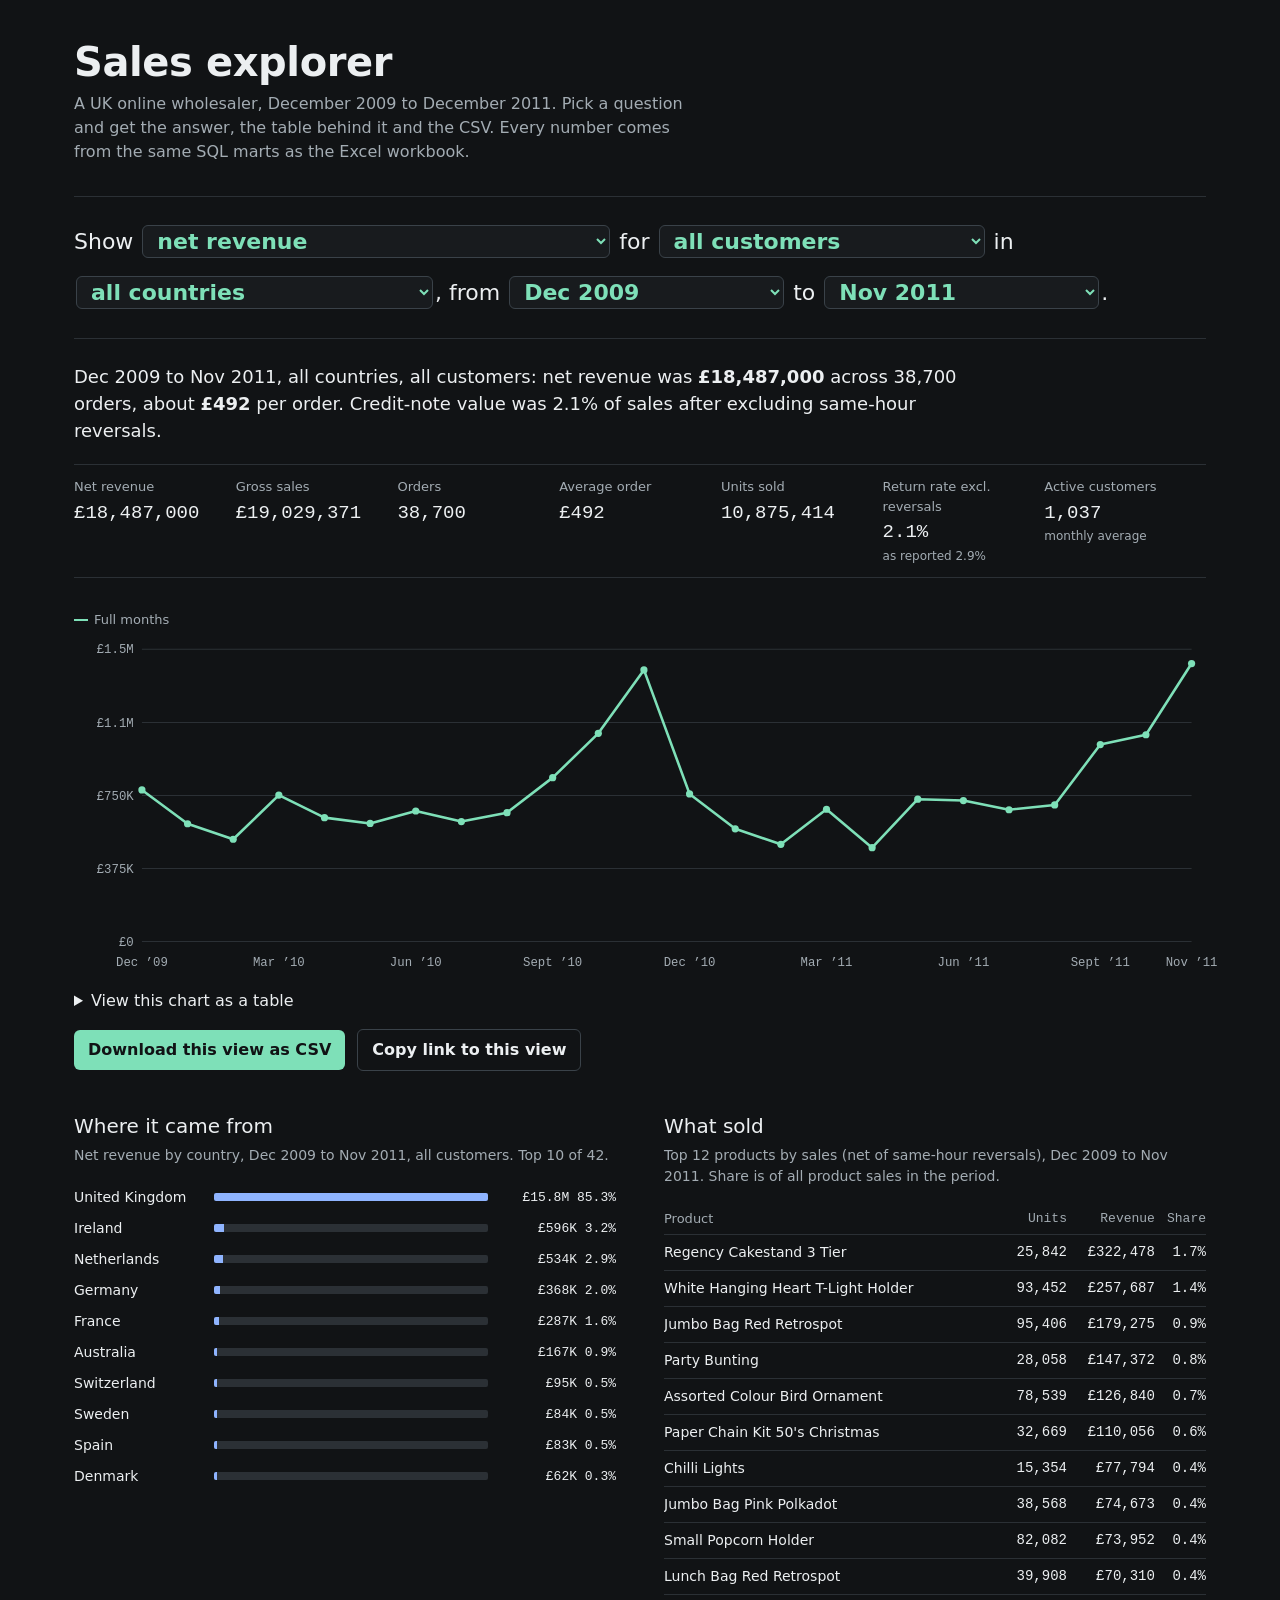
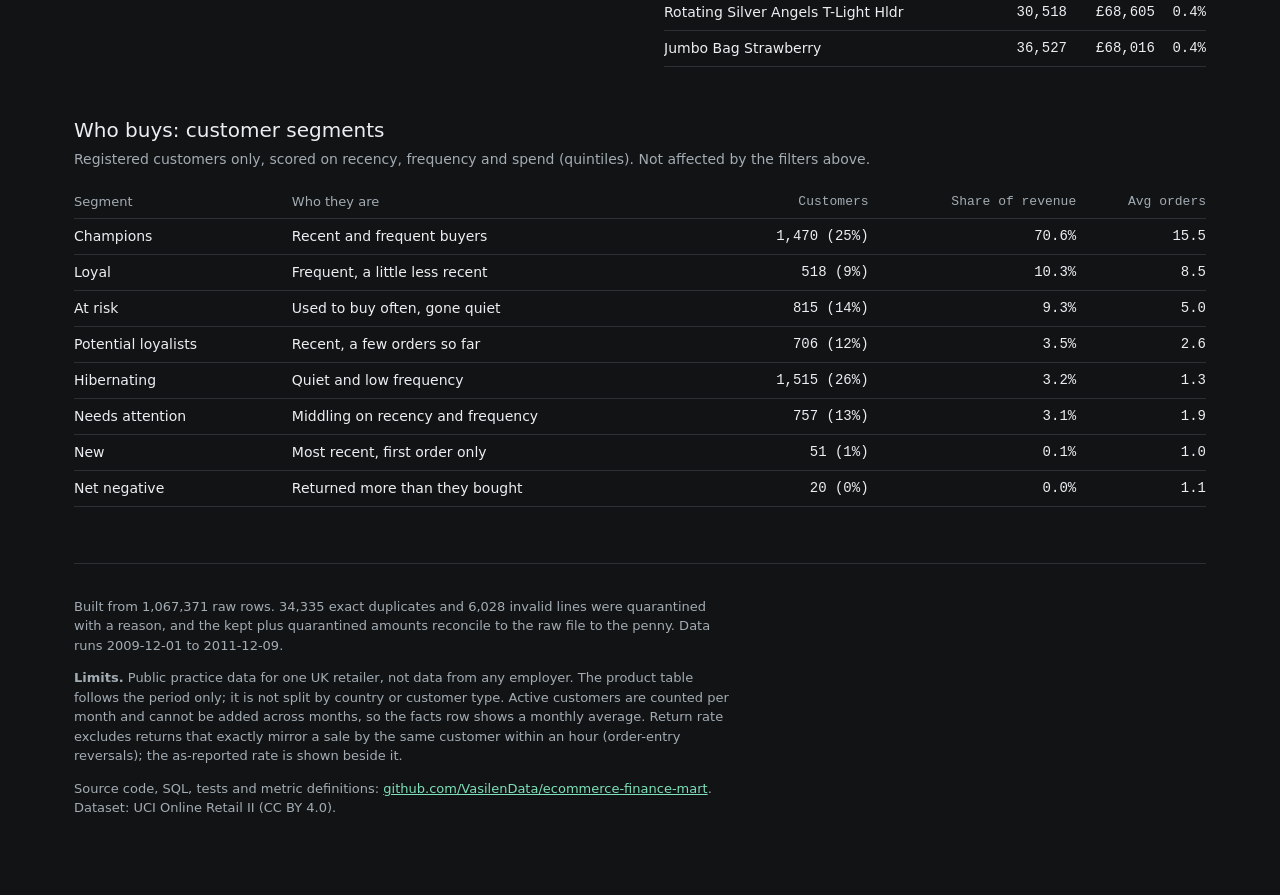
==== commit ac77baae: "Publish rebuilt explorer with unavailable-rate and negative-value handling" ====
--- a/docs/explorer/index.html
+++ b/docs/explorer/index.html
@@ -1,306 +1,328 @@
-<!doctype html>
-<html lang="en">
-<head>
-<meta charset="utf-8">
-<meta name="viewport" content="width=device-width,initial-scale=1">
-<meta name="theme-color" content="#111315">
-<title>Sales explorer: UK online wholesaler, 2009 to 2011</title>
-<meta name="description" content="Self-serve sales explorer built on a normalized star schema of 1.07 million transactions. Filter by period, country and customer type; export the view as CSV.">
-<link rel="preload" href="https://vasilendata.github.io/fonts/bricolage-grotesque.woff2" as="font" type="font/woff2" crossorigin>
-<style>@font-face{font-family:'Bricolage Grotesque';src:url(https://vasilendata.github.io/fonts/bricolage-grotesque.woff2) format('woff2');font-weight:200 800;font-display:swap}
-@font-face{font-family:'Public Sans';src:url(https://vasilendata.github.io/fonts/public-sans.woff2) format('woff2');font-weight:100 900;font-display:swap}
-@font-face{font-family:'JetBrains Mono';src:url(https://vasilendata.github.io/fonts/jetbrains-mono.woff2) format('woff2');font-weight:100 800;font-display:swap}#answer{min-height:54px}@media(max-width:700px){#answer{min-height:135px}}
-</style>
-<link rel="canonical" href="https://vasilendata.github.io/ecommerce-finance-mart/explorer/">
-<meta property="og:type" content="website"><meta property="og:title" content="Sales explorer: UK online wholesaler, 2009 to 2011"><meta property="og:description" content="Self-serve sales explorer built on a normalized star schema of 1.07 million transactions. Filter by period, country and customer type; export the view as CSV."><meta property="og:url" content="https://vasilendata.github.io/ecommerce-finance-mart/explorer/"><meta property="og:image" content="https://vasilendata.github.io/og.png?v=2">
-<meta name="twitter:card" content="summary_large_image"><meta name="twitter:image" content="https://vasilendata.github.io/og.png?v=2">
-<link rel="icon" href="data:image/svg+xml,%3Csvg xmlns='http://www.w3.org/2000/svg' viewBox='0 0 64 64'%3E%3Crect width='64' height='64' rx='10' fill='%230E1A2B'/%3E%3Cpath d='M14 18l14 28 6-12M50 18L36 46' stroke='%23E8470F' stroke-width='6' fill='none' stroke-linecap='square'/%3E%3C/svg%3E">
-
-<style>
-:root{--paper:#111315;--surface:#181B1E;--ink:#ECEFF1;--muted:#A3ACB3;--rule:#2B3035;--mint:#7EE0B8;--blue:#8FB4FF;--amber:#F0B86E;
---display:'Bricolage Grotesque','Segoe UI',system-ui,sans-serif;--body:'Public Sans','Segoe UI',system-ui,sans-serif;--mono:'JetBrains Mono',ui-monospace,Consolas,monospace}
-*{box-sizing:border-box}
-html{background:var(--paper);color:var(--ink);font-family:var(--body);font-size:16px;line-height:1.5}
-body{margin:0}
-a{color:var(--mint)}
-:focus-visible{outline:2px solid var(--mint);outline-offset:2px}
-.wrap{max-width:1180px;margin:0 auto;padding:40px 24px 64px}main.wrap{padding-bottom:0}
-h1{font-family:var(--display);font-weight:700;font-size:clamp(28px,4vw,40px);line-height:1.1;margin:0 0 8px;letter-spacing:-.01em}
-.lede{color:var(--muted);max-width:62ch;margin:0 0 32px}
-h2{font-family:var(--display);font-weight:500;font-size:20px;margin:0 0 4px}
-.sub{color:var(--muted);font-size:14px;margin:0 0 16px}
-.ask{font-size:clamp(18px,2.2vw,22px);line-height:2.3;padding:20px 0;border-top:1px solid var(--rule);border-bottom:1px solid var(--rule)}
-.ask select{font:inherit;font-weight:600;color:var(--mint);background:var(--surface);border:1px solid #3A4249;border-radius:6px;padding:2px 28px 2px 10px;margin:0 2px;max-width:100%;cursor:pointer}
-.answer{margin:24px 0 8px;font-size:18px;max-width:78ch}
-.answer b{font-weight:600}
-.facts{display:flex;flex-wrap:wrap;gap:0;margin:20px 0 32px;border-top:1px solid var(--rule)}
-.facts div{flex:1 1 150px;padding:12px 16px 12px 0;border-bottom:1px solid var(--rule)}
-.facts dt{font-size:13px;color:var(--muted);margin:0}
-.facts dd{margin:2px 0 0;font-family:var(--mono);font-size:19px;font-weight:500}
-.facts small{display:block;color:var(--muted);font-family:var(--body);font-size:12px;font-weight:400}
-.chartbox{margin:8px 0 12px}
-svg{display:block;width:100%;height:auto;overflow:visible}
-.axis text{fill:var(--muted);font:12px var(--mono)}
-.grid line{stroke:var(--rule)}
-.tip{position:absolute;pointer-events:none;background:var(--surface);border:1px solid #3A4249;border-radius:6px;padding:6px 10px;font-size:13px;white-space:nowrap;transform:translate(-50%,-110%);display:none}
-.tip b{font-family:var(--mono);font-weight:500}
-.rel{position:relative}
-.cols{display:grid;grid-template-columns:1fr 1fr;gap:48px;margin-top:40px}
-@media(max-width:900px){.cols{grid-template-columns:1fr;gap:32px}}
-table{width:100%;border-collapse:collapse;font-size:14px}
-th{font-weight:500;color:var(--muted);text-align:left;padding:6px 8px 6px 0;border-bottom:1px solid var(--rule);font-size:13px}
-td{padding:7px 8px 7px 0;border-bottom:1px solid var(--rule);vertical-align:middle}
-td.n,th.n{text-align:right;font-family:var(--mono);padding-right:0}
-.bar{display:grid;grid-template-columns:130px 1fr 118px;align-items:center;gap:10px;padding:5px 0;font-size:14px}
-.bar .t{height:8px;background:var(--rule);border-radius:2px;overflow:hidden}
-.bar .t i{display:block;height:100%;background:var(--blue)}
-.bar.sel .t i{background:var(--mint)}
-.bar .v{font-family:var(--mono);text-align:right;font-size:13px}
-.bar .name{overflow:hidden;text-overflow:ellipsis;white-space:nowrap}
-.tools{display:flex;flex-wrap:wrap;gap:12px;align-items:center;margin:16px 0}
-button{font:inherit;font-weight:600;color:var(--paper);background:var(--mint);border:0;border-radius:6px;padding:8px 14px;cursor:pointer}
-button.ghost{background:transparent;color:var(--ink);border:1px solid #3A4249}
-details{margin-top:12px;color:var(--muted)}
-summary{cursor:pointer;color:var(--ink)}
-details table{margin-top:8px;color:var(--ink)}
-.scroll{overflow-x:auto}
-.note{color:var(--muted);font-size:13px;max-width:80ch}
-footer{margin-top:56px;padding-top:20px;border-top:1px solid var(--rule)}
-.legend{display:flex;gap:16px;font-size:13px;color:var(--muted);margin:4px 0}
-.legend i{display:inline-block;width:14px;height:0;border-top:2px solid var(--mint);vertical-align:middle;margin-right:6px}
-.legend i.d{border-top-style:dashed;border-color:var(--amber)}
-</style>
-</head>
-<body>
-<main class="wrap">
-<h1>Sales explorer</h1>
-<p class="lede">A UK online wholesaler, December 2009 to December 2011. Pick a question and get the answer, the table behind it and the CSV. Every number comes from the same SQL marts as the Excel workbook.</p>
-
-<div class="ask" id="ask">
-Show <select id="metric" aria-label="Metric"></select>
-for <select id="type" aria-label="Customer type"></select>
-in <select id="country" aria-label="Country"></select>,
-from <select id="from" aria-label="From month"></select>
-to <select id="to" aria-label="To month"></select>.
-</div>
-
-<p class="answer" id="answer" aria-live="polite"></p>
-<dl class="facts" id="facts"></dl>
-
-<div class="legend"><span><i></i>Full months</span><span id="partialKey" hidden><i class="d"></i>Partial month</span></div>
-<div class="chartbox rel" id="chartbox"><svg id="chart" role="img" aria-label="Trend by month"></svg><div class="tip" id="tip"></div></div>
-<details><summary>View this chart as a table</summary><div class="scroll"><table id="monthTable"></table></div></details>
-<div class="tools"><button id="csv">Download this view as CSV</button><button class="ghost" id="copy">Copy link to this view</button><span class="note" id="copied" role="status"></span></div>
-
-<div class="cols">
-<section><h2>Where it came from</h2><p class="sub" id="countrySub"></p><div id="countries"></div></section>
-<section><h2>What sold</h2><p class="sub" id="prodSub"></p><div class="scroll"><table id="products"></table></div></section>
-</div>
-
-<section style="margin-top:48px"><h2>Who buys: customer segments</h2>
-<p class="sub">Registered customers only, scored on recency, frequency and spend (quintiles). Not affected by the filters above.</p>
-<div class="scroll"><table id="segments"></table></div></section>
-</main>
-<div class="wrap" style="padding-top:0"><footer>
-<p class="note" id="trust"></p>
-<p class="note"><b>Limits.</b> Public practice data for one UK retailer, not data from any employer. The product table follows the period only; it is not split by country or customer type. Active customers are counted per month and cannot be added across months, so the facts row shows a monthly average. Return rate excludes returns that exactly mirror a sale by the same customer within an hour (order-entry reversals); the as-reported rate is shown beside it.</p>
-<p class="note">Source code, SQL, tests and metric definitions: <a href="https://github.com/VasilenData/ecommerce-finance-mart">github.com/VasilenData/ecommerce-finance-mart</a>. Dataset: UCI Online Retail II (CC BY 4.0).</p>
-</footer>
-</div>
-<script id="cube" type="application/json">{"cube":[["2009-12","Australia","Rest of world","Registered",196.1,-220.85,0.0,1,100,1],["2009-12","Austria","Europe (non-UK)","Registered",1918.34,0.0,0.0,2,562,2],["2009-12","Belgium","Europe (non-UK)","Registered",287.6,0.0,0.0,2,150,1],["2009-12","Channel Islands","Europe (non-UK)","Registered",989.18,-43.8,0.0,1,439,1],["2009-12","Cyprus","Europe (non-UK)","Registered",3541.68,-131.9,-53.7,4,1572,3],["2009-12","Denmark","Europe (non-UK)","Registered",1365.66,-17.2,0.0,2,570,2],["2009-12","Finland","Europe (non-UK)","Registered",469.08,0.0,0.0,1,132,1],["2009-12","France","Europe (non-UK)","Registered",5873.69,-876.65,0.0,13,3652,10],["2009-12","Germany","Europe (non-UK)","Registered",8768.27,-314.23,0.0,17,4726,10],["2009-12","Greece","Europe (non-UK)","Registered",610.95,0.0,0.0,1,441,1],["2009-12","Ireland","Europe (non-UK)","Guest",1779.28,0.0,0.0,4,796,0],["2009-12","Ireland","Europe (non-UK)","Registered",17167.21,-168.55,0.0,15,8610,2],["2009-12","Italy","Europe (non-UK)","Registered",422.35,-24.15,0.0,1,157,1],["2009-12","Japan","Rest of world","Registered",0.0,-208.75,0.0,0,0,0],["2009-12","Netherlands","Europe (non-UK)","Registered",15045.73,0.0,0.0,6,10812,2],["2009-12","Nigeria","Rest of world","Guest",0.0,-147.05,0.0,0,0,0],["2009-12","Norway","Europe (non-UK)","Registered",365.31,0.0,0.0,1,179,1],["2009-12","Poland","Europe (non-UK)","Registered",371.82,0.0,0.0,1,266,1],["2009-12","Portugal","Europe (non-UK)","Registered",2765.58,0.0,0.0,2,1573,2],["2009-12","Spain","Europe (non-UK)","Registered",7754.18,-3.35,0.0,5,3272,4],["2009-12","Sweden","Europe (non-UK)","Registered",285.3,-25.5,0.0,1,174,1],["2009-12","Switzerland","Europe (non-UK)","Registered",544.4,0.0,0.0,2,277,2],["2009-12","United Arab Emirates","Rest of world","Registered",517.7,-38.16,-38.16,1,520,1],["2009-12","United Kingdom","United Kingdom","Guest",118205.81,-76.62,0.0,165,25933,0],["2009-12","United Kingdom","United Kingdom","Registered",608655.94,-17261.32,-613.75,1418,360305,902],["2010-01","Australia","Rest of world","Registered",985.27,0.0,0.0,1,473,1],["2010-01","Belgium","Europe (non-UK)","Registered",453.75,-9.95,0.0,2,231,2],["2010-01","Channel Islands","Europe (non-UK)","Registered",838.75,-15.9,0.0,1,193,1],["2010-01","Cyprus","Europe (non-UK)","Registered",76.52,0.0,0.0,1,32,1],["2010-01","Denmark","Europe (non-UK)","Registered",7870.6,0.0,0.0,2,63754,2],["2010-01","Finland","Europe (non-UK)","Registered",738.18,0.0,0.0,1,262,1],["2010-01","France","Europe (non-UK)","Registered",7316.45,-116.62,0.0,8,5279,7],["2010-01","Germany","Europe (non-UK)","Registered",11260.87,-508.52,0.0,17,6252,13],["2010-01","Greece","Europe (non-UK)","Registered",4798.35,0.0,0.0,3,1573,2],["2010-01","Ireland","Europe (non-UK)","Registered",58669.48,-620.45,0.0,13,30787,3],["2010-01","Japan","Rest of world","Registered",2.95,0.0,0.0,1,1,1],["2010-01","Netherlands","Europe (non-UK)","Registered",29167.77,0.0,0.0,6,20527,3],["2010-01","Spain","Europe (non-UK)","Registered",2120.85,0.0,0.0,4,1173,3],["2010-01","Sweden","Europe (non-UK)","Registered",1582.15,0.0,0.0,3,1534,2],["2010-01","United Kingdom","United Kingdom","Guest",78584.44,-142.81,0.0,90,20537,0],["2010-01","United Kingdom","United Kingdom","Registered",404511.35,-6051.38,-329.58,890,236081,655],["2010-01","United States","Rest of world","Registered",2284.59,0.0,0.0,4,1343,2],["2010-01","Unspecified","Unknown","Registered",1035.1,0.0,0.0,2,382,2],["2010-02","Australia","Rest of world","Registered",367.41,0.0,0.0,2,199,2],["2010-02","Austria","Europe (non-UK)","Registered",475.9,0.0,0.0,2,306,2],["2010-02","Bahrain","Rest of world","Guest",439.85,0.0,0.0,1,159,0],["2010-02","Belgium","Europe (non-UK)","Registered",1685.35,0.0,0.0,2,702,2],["2010-02","Cyprus","Europe (non-UK)","Registered",1153.45,0.0,0.0,3,462,2],["2010-02","Denmark","Europe (non-UK)","Registered",19809.9,-3630.8,0.0,2,93230,1],["2010-02","France","Europe (non-UK)","Registered",8073.16,-43.15,0.0,16,4945,12],["2010-02","Germany","Europe (non-UK)","Registered",7971.25,-253.0,0.0,26,4724,18],["2010-02","Ireland","Europe (non-UK)","Guest",1332.34,-9.95,0.0,1,382,0],["2010-02","Ireland","Europe (non-UK)","Registered",19082.86,-46.0,-17.7,15,11244,3],["2010-02","Japan","Rest of world","Registered",193.72,-37.01,0.0,2,117,2],["2010-02","Malta","Europe (non-UK)","Registered",818.19,0.0,0.0,1,605,1],["2010-02","Netherlands","Europe (non-UK)","Registered",17210.39,-361.0,0.0,8,9880,2],["2010-02","Portugal","Europe (non-UK)","Registered",374.83,0.0,0.0,2,242,2],["2010-02","South Africa","Rest of world","Registered",931.43,0.0,0.0,1,591,1],["2010-02","Spain","Europe (non-UK)","Registered",442.04,-33.0,0.0,3,275,3],["2010-02","Sweden","Europe (non-UK)","Registered",8162.58,0.0,0.0,7,8496,3],["2010-02","Switzerland","Europe (non-UK)","Registered",1059.93,0.0,0.0,2,729,2],["2010-02","United Arab Emirates","Rest of world","Guest",1007.8,-514.1,0.0,2,924,0],["2010-02","United Arab Emirates","Rest of world","Registered",1310.3,0.0,0.0,1,798,1],["2010-02","United Kingdom","United Kingdom","Guest",37192.11,-23.84,0.0,92,8497,0],["2010-02","United Kingdom","United Kingdom","Registered",408814.89,-7623.59,-477.77,998,234119,712],["2010-03","Australia","Rest of world","Registered",429.39,0.0,0.0,2,191,2],["2010-03","Austria","Europe (non-UK)","Registered",553.47,0.0,0.0,2,317,2],["2010-03","Bahrain","Rest of world","Guest",548.8,-42.5,0.0,2,98,0],["2010-03","Belgium","Europe (non-UK)","Registered",609.52,0.0,0.0,2,475,2],["2010-03","Bermuda","Rest of world","Guest",1253.14,0.0,0.0,1,2798,0],["2010-03","Channel Islands","Europe (non-UK)","Registered",1065.12,0.0,0.0,1,996,1],["2010-03","Cyprus","Europe (non-UK)","Registered",3010.85,-25.6,0.0,7,1133,5],["2010-03","Denmark","Europe (non-UK)","Registered",7595.18,0.0,0.0,2,64302,2],["2010-03","France","Europe (non-UK)","Registered",8007.79,-226.37,-29.85,16,4506,12],["2010-03","Germany","Europe (non-UK)","Registered",15347.08,-321.25,0.0,27,8815,19],["2010-03","Greece","Europe (non-UK)","Registered",522.73,-32.45,0.0,1,259,1],["2010-03","Ireland","Europe (non-UK)","Registered",21778.3,-224.32,0.0,24,14788,3],["2010-03","Italy","Europe (non-UK)","Registered",699.22,0.0,0.0,2,498,2],["2010-03","Japan","Rest of world","Registered",110.4,-110.4,-110.4,1,48,1],["2010-03","Netherlands","Europe (non-UK)","Registered",24241.3,-210.0,0.0,14,16656,4],["2010-03","Poland","Europe (non-UK)","Registered",318.86,0.0,0.0,1,194,1],["2010-03","Portugal","Europe (non-UK)","Registered",2399.45,-38.25,0.0,2,1348,2],["2010-03","Spain","Europe (non-UK)","Registered",1447.77,-16.7,0.0,6,1032,4],["2010-03","Sweden","Europe (non-UK)","Guest",274.0,0.0,0.0,1,136,0],["2010-03","Sweden","Europe (non-UK)","Registered",1060.18,-57.4,0.0,5,540,4],["2010-03","Switzerland","Europe (non-UK)","Registered",831.62,0.0,0.0,3,451,2],["2010-03","United Arab Emirates","Rest of world","Registered",1201.52,0.0,0.0,1,1359,1],["2010-03","United Kingdom","United Kingdom","Guest",93656.37,-50.7,0.0,134,20720,0],["2010-03","United Kingdom","United Kingdom","Registered",574743.92,-8247.91,-947.43,1390,383383,981],["2010-04","Australia","Rest of world","Registered",234.75,0.0,0.0,1,73,1],["2010-04","Austria","Europe (non-UK)","Registered",1388.54,0.0,0.0,1,798,1],["2010-04","Belgium","Europe (non-UK)","Registered",2360.39,-21.25,0.0,4,1431,4],["2010-04","Channel Islands","Europe (non-UK)","Registered",926.82,0.0,0.0,1,367,1],["2010-04","Cyprus","Europe (non-UK)","Registered",1151.7,-15.8,0.0,2,459,1],["2010-04","Denmark","Europe (non-UK)","Registered",748.0,0.0,0.0,1,576,1],["2010-04","Finland","Europe (non-UK)","Registered",1175.13,0.0,0.0,3,647,2],["2010-04","France","Europe (non-UK)","Guest",237.8,0.0,0.0,1,171,0],["2010-04","France","Europe (non-UK)","Registered",6907.18,-40.07,0.0,10,3957,8],["2010-04","Germany","Europe (non-UK)","Registered",21667.23,-182.74,0.0,30,12461,22],["2010-04","Greece","Europe (non-UK)","Registered",227.93,0.0,0.0,1,93,1],["2010-04","Hong Kong","Rest of world","Guest",2236.61,0.0,0.0,1,1367,0],["2010-04","Ireland","Europe (non-UK)","Guest",3236.5,0.0,0.0,3,1777,0],["2010-04","Ireland","Europe (non-UK)","Registered",20096.23,-238.78,0.0,15,11957,3],["2010-04","Italy","Europe (non-UK)","Registered",1525.85,0.0,0.0,2,890,2],["2010-04","Japan","Rest of world","Registered",0.0,-2.75,0.0,0,0,0],["2010-04","Netherlands","Europe (non-UK)","Registered",6336.78,0.0,0.0,9,4926,8],["2010-04","Portugal","Europe (non-UK)","Registered",85.54,-124.24,0.0,1,46,1],["2010-04","Singapore","Rest of world","Registered",1252.95,0.0,0.0,1,509,1],["2010-04","Spain","Europe (non-UK)","Registered",721.98,-58.5,0.0,2,486,2],["2010-04","Sweden","Europe (non-UK)","Registered",15868.44,0.0,0.0,14,18644,3],["2010-04","Switzerland","Europe (non-UK)","Registered",2215.96,-37.0,0.0,3,1685,3],["2010-04","United Arab Emirates","Rest of world","Registered",0.0,-16.5,0.0,0,0,0],["2010-04","United Kingdom","United Kingdom","Guest",55502.59,-66.61,0.0,115,12720,0],["2010-04","United Kingdom","United Kingdom","Registered",499983.51,-9221.02,-1627.62,1213,289874,873],["2010-04","Unspecified","Unknown","Registered",252.52,0.0,0.0,1,153,1],["2010-05","Australia","Rest of world","Registered",1312.7,0.0,0.0,4,665,3],["2010-05","Austria","Europe (non-UK)","Registered",502.04,0.0,0.0,1,652,1],["2010-05","Bahrain","Rest of world","Guest",97.75,0.0,0.0,1,49,0],["2010-05","Bahrain","Rest of world","Registered",488.21,0.0,0.0,1,303,1],["2010-05","Belgium","Europe (non-UK)","Registered",83.15,-13.2,0.0,1,37,1],["2010-05","Channel Islands","Europe (non-UK)","Registered",5378.52,-55.84,0.0,6,2403,4],["2010-05","Cyprus","Europe (non-UK)","Registered",500.61,0.0,0.0,1,143,1],["2010-05","Finland","Europe (non-UK)","Registered",837.11,-19.8,0.0,1,370,1],["2010-05","France","Europe (non-UK)","Registered",13298.55,-511.65,0.0,16,8785,14],["2010-05","Germany","Europe (non-UK)","Registered",8100.36,-369.45,0.0,17,4190,14],["2010-05","Greece","Europe (non-UK)","Registered",2476.22,0.0,0.0,2,806,2],["2010-05","Ireland","Europe (non-UK)","Guest",624.02,0.0,0.0,1,350,0],["2010-05","Ireland","Europe (non-UK)","Registered",18011.57,-93.62,0.0,17,9397,2],["2010-05","Italy","Europe (non-UK)","Registered",1869.45,-23.7,0.0,2,1037,2],["2010-05","Netherlands","Europe (non-UK)","Registered",22221.53,0.0,0.0,8,14897,6],["2010-05","Portugal","Europe (non-UK)","Registered",589.2,-124.25,-124.25,2,210,2],["2010-05","Spain","Europe (non-UK)","Registered",2372.58,0.0,0.0,5,1488,3],["2010-05","Sweden","Europe (non-UK)","Registered",3556.76,0.0,0.0,10,6084,1],["2010-05","Switzerland","Europe (non-UK)","Registered",9745.16,-15.0,0.0,5,5945,5],["2010-05","United Kingdom","United Kingdom","Guest",50036.13,-207.64,0.0,117,10433,0],["2010-05","United Kingdom","United Kingdom","Registered",500974.1,-35758.74,-2182.96,1264,326781,901],["2010-05","United States","Rest of world","Registered",416.31,0.0,0.0,2,413,1],["2010-06","Australia","Rest of world","Registered",3214.78,-25.5,0.0,3,2280,3],["2010-06","Austria","Europe (non-UK)","Registered",268.1,0.0,0.0,1,281,1],["2010-06","Bahrain","Rest of world","Guest",463.28,0.0,0.0,1,224,0],["2010-06","Belgium","Europe (non-UK)","Registered",3280.34,-24.95,0.0,5,1562,4],["2010-06","Channel Islands","Europe (non-UK)","Registered",845.0,-95.85,0.0,1,500,1],["2010-06","Cyprus","Europe (non-UK)","Registered",489.8,0.0,0.0,1,100,1],["2010-06","Denmark","Europe (non-UK)","Registered",2623.51,-5.9,0.0,4,1883,3],["2010-06","Finland","Europe (non-UK)","Registered",534.14,0.0,0.0,1,242,1],["2010-06","France","Europe (non-UK)","Registered",8439.54,-120.0,0.0,21,5668,17],["2010-06","Germany","Europe (non-UK)","Registered",14373.23,-239.24,-108.0,26,9249,16],["2010-06","Greece","Europe (non-UK)","Registered",302.4,0.0,0.0,1,120,1],["2010-06","Hong Kong","Rest of world","Guest",1685.65,0.0,0.0,1,939,0],["2010-06","Ireland","Europe (non-UK)","Registered",22449.21,-266.45,0.0,23,12297,2],["2010-06","Italy","Europe (non-UK)","Registered",232.45,0.0,0.0,2,133,2],["2010-06","Japan","Rest of world","Registered",594.68,-55.0,0.0,2,428,2],["2010-06","Netherlands","Europe (non-UK)","Registered",24134.51,-122.5,0.0,8,15755,4],["2010-06","Poland","Europe (non-UK)","Registered",556.16,0.0,0.0,1,282,1],["2010-06","Portugal","Europe (non-UK)","Registered",3332.46,-22.25,0.0,4,1620,4],["2010-06","Spain","Europe (non-UK)","Registered",2296.2,0.0,0.0,2,882,2],["2010-06","Sweden","Europe (non-UK)","Registered",874.3,0.0,0.0,2,466,2],["2010-06","Switzerland","Europe (non-UK)","Registered",2362.47,-211.2,-211.2,2,1882,2],["2010-06","Thailand","Rest of world","Registered",1956.84,0.0,0.0,1,2028,1],["2010-06","United Kingdom","United Kingdom","Guest",65624.86,-72.31,0.0,131,15687,0],["2010-06","United Kingdom","United Kingdom","Registered",535053.21,-25112.31,-5733.62,1366,331181,962],["2010-06","United States","Rest of world","Registered",596.07,0.0,0.0,2,549,2],["2010-07","Australia","Rest of world","Registered",1180.5,-52.5,0.0,3,541,2],["2010-07","Belgium","Europe (non-UK)","Registered",1166.85,0.0,0.0,5,1062,5],["2010-07","Channel Islands","Europe (non-UK)","Registered",0.0,-33.0,0.0,0,0,0],["2010-07","Denmark","Europe (non-UK)","Registered",555.66,0.0,0.0,1,162,1],["2010-07","Finland","Europe (non-UK)","Registered",836.23,0.0,0.0,2,359,2],["2010-07","France","Europe (non-UK)","Guest",138.49,0.0,0.0,1,97,0],["2010-07","France","Europe (non-UK)","Registered",7128.65,-32.4,0.0,14,4006,13],["2010-07","Germany","Europe (non-UK)","Registered",18227.27,-259.1,0.0,24,13025,21],["2010-07","Ireland","Europe (non-UK)","Guest",3008.74,0.0,0.0,5,1712,0],["2010-07","Ireland","Europe (non-UK)","Registered",31587.23,-1187.65,0.0,22,13692,3],["2010-07","Israel","Rest of world","Registered",1950.98,0.0,0.0,1,762,1],["2010-07","Japan","Rest of world","Registered",1253.3,-635.8,-18.3,3,726,1],["2010-07","Lithuania","Europe (non-UK)","Registered",1706.23,0.0,0.0,1,971,1],["2010-07","Netherlands","Europe (non-UK)","Registered",5383.64,0.0,0.0,9,3397,7],["2010-07","Poland","Europe (non-UK)","Registered",294.75,-33.75,0.0,1,141,1],["2010-07","Portugal","Europe (non-UK)","Registered",232.1,0.0,0.0,1,70,1],["2010-07","Spain","Europe (non-UK)","Registered",1078.81,-5.0,0.0,3,804,3],["2010-07","Sweden","Europe (non-UK)","Registered",2390.78,-100.8,0.0,2,2508,2],["2010-07","Switzerland","Europe (non-UK)","Registered",569.99,-123.23,0.0,3,501,3],["2010-07","Thailand","Rest of world","Registered",1113.7,0.0,0.0,1,524,1],["2010-07","United Kingdom","United Kingdom","Guest",48359.13,-127.36,0.0,139,11333,0],["2010-07","United Kingdom","United Kingdom","Registered",501944.16,-14518.29,-3550.36,1263,279754,854],["2010-07","United States","Rest of world","Registered",507.25,-23.85,0.0,1,133,1],["2010-07","Unspecified","Unknown","Registered",2379.88,0.0,0.0,2,1276,1],["2010-08","Australia","Rest of world","Registered",176.0,0.0,0.0,1,88,1],["2010-08","Austria","Europe (non-UK)","Registered",1043.15,0.0,0.0,1,689,1],["2010-08","Belgium","Europe (non-UK)","Registered",1838.42,0.0,0.0,4,1025,4],["2010-08","Channel Islands","Europe (non-UK)","Registered",1363.14,0.0,0.0,2,662,2],["2010-08","Denmark","Europe (non-UK)","Registered",2290.23,-10.0,0.0,2,1435,2],["2010-08","France","Europe (non-UK)","Registered",16285.32,-421.4,0.0,10,89898,10],["2010-08","Germany","Europe (non-UK)","Registered",8982.12,-135.05,0.0,22,5211,16],["2010-08","Greece","Europe (non-UK)","Registered",721.71,0.0,0.0,1,561,1],["2010-08","Ireland","Europe (non-UK)","Guest",2986.35,0.0,0.0,4,1296,0],["2010-08","Ireland","Europe (non-UK)","Registered",22419.36,-101.73,0.0,23,14500,3],["2010-08","Japan","Rest of world","Registered",0.0,-3.25,0.0,0,0,0],["2010-08","Malta","Europe (non-UK)","Registered",1868.56,0.0,0.0,1,942,1],["2010-08","Netherlands","Europe (non-UK)","Registered",24881.69,-226.2,0.0,10,17658,5],["2010-08","Nigeria","Rest of world","Registered",112.57,0.0,0.0,1,102,1],["2010-08","Norway","Europe (non-UK)","Registered",152.4,0.0,0.0,1,508,1],["2010-08","Poland","Europe (non-UK)","Registered",527.44,0.0,0.0,1,320,1],["2010-08","Portugal","Europe (non-UK)","Registered",379.22,0.0,0.0,2,186,2],["2010-08","Spain","Europe (non-UK)","Registered",1090.99,-16.5,0.0,4,667,4],["2010-08","Sweden","Europe (non-UK)","Registered",2312.94,-39.95,0.0,3,1823,2],["2010-08","Switzerland","Europe (non-UK)","Registered",1898.05,-59.4,0.0,3,1058,3],["2010-08","United Arab Emirates","Rest of world","Registered",2047.28,0.0,0.0,1,1364,1],["2010-08","United Kingdom","United Kingdom","Guest",76490.2,-94.31,0.0,122,18467,0],["2010-08","United Kingdom","United Kingdom","Registered",503634.17,-11289.81,-897.48,1182,313076,848],["2010-08","West Indies","Rest of world","Registered",536.41,0.0,0.0,1,395,1],["2010-09","Australia","Rest of world","Registered",785.83,0.0,0.0,2,293,2],["2010-09","Austria","Europe (non-UK)","Registered",1400.17,-181.05,0.0,3,1208,3],["2010-09","Belgium","Europe (non-UK)","Registered",1749.51,-0.85,0.0,6,1367,6],["2010-09","Brazil","Rest of world","Registered",268.27,0.0,0.0,1,189,1],["2010-09","Channel Islands","Europe (non-UK)","Registered",6106.34,-885.0,0.0,9,3340,5],["2010-09","Cyprus","Europe (non-UK)","Registered",978.18,0.0,0.0,3,492,3],["2010-09","Denmark","Europe (non-UK)","Registered",1046.65,0.0,0.0,2,583,1],["2010-09","Finland","Europe (non-UK)","Registered",863.68,0.0,0.0,2,762,2],["2010-09","France","Europe (non-UK)","Registered",12314.58,-12132.74,0.0,22,6899,15],["2010-09","Germany","Europe (non-UK)","Registered",16160.68,-347.24,0.0,31,9157,21],["2010-09","Greece","Europe (non-UK)","Registered",780.06,0.0,0.0,1,146,1],["2010-09","Ireland","Europe (non-UK)","Guest",585.34,0.0,0.0,1,291,0],["2010-09","Ireland","Europe (non-UK)","Registered",35286.78,-5097.09,-3726.68,31,19806,2],["2010-09","Italy","Europe (non-UK)","Registered",1268.56,0.0,0.0,2,1070,2],["2010-09","Japan","Rest of world","Registered",1895.0,0.0,0.0,1,1100,1],["2010-09","Lebanon","Rest of world","Guest",211.7,0.0,0.0,1,72,0],["2010-09","Netherlands","Europe (non-UK)","Registered",44773.14,-51.0,0.0,14,29182,7],["2010-09","Norway","Europe (non-UK)","Registered",973.69,0.0,0.0,1,619,1],["2010-09","Poland","Europe (non-UK)","Registered",349.47,-204.1,-168.6,2,231,2],["2010-09","Portugal","Europe (non-UK)","Registered",2880.58,-54.4,0.0,6,1792,4],["2010-09","Singapore","Rest of world","Registered",2784.82,0.0,0.0,3,1244,1],["2010-09","South Korea","Rest of world","Registered",168.69,0.0,0.0,1,102,1],["2010-09","Spain","Europe (non-UK)","Registered",3266.45,-21.25,0.0,6,2307,6],["2010-09","Sweden","Europe (non-UK)","Registered",2819.56,0.0,0.0,4,3524,3],["2010-09","Switzerland","Europe (non-UK)","Registered",2274.44,0.0,0.0,4,1351,3],["2010-09","United Arab Emirates","Rest of world","Guest",368.24,0.0,0.0,1,556,0],["2010-09","United Kingdom","United Kingdom","Guest",62533.03,-326.2,0.0,127,15707,0],["2010-09","United Kingdom","United Kingdom","Registered",662371.53,-8301.1,-669.91,1500,478721,1041],["2010-09","United States","Rest of world","Registered",0.0,-74.2,0.0,0,0,0],["2010-09","Unspecified","Unknown","Registered",1978.15,-10.2,0.0,2,1256,2],["2010-10","Australia","Rest of world","Registered",2749.15,0.0,0.0,7,1720,7],["2010-10","Austria","Europe (non-UK)","Registered",956.7,0.0,0.0,3,344,3],["2010-10","Bahrain","Rest of world","Registered",317.76,0.0,0.0,1,192,1],["2010-10","Belgium","Europe (non-UK)","Registered",1478.78,0.0,0.0,6,757,4],["2010-10","Canada","Rest of world","Registered",834.89,0.0,0.0,1,671,1],["2010-10","Channel Islands","Europe (non-UK)","Registered",4341.19,-57.65,0.0,4,1899,3],["2010-10","Cyprus","Europe (non-UK)","Registered",551.33,0.0,0.0,1,253,1],["2010-10","Denmark","Europe (non-UK)","Registered",322.6,-50.4,0.0,1,162,1],["2010-10","Finland","Europe (non-UK)","Registered",1086.69,-29.3,0.0,2,673,2],["2010-10","France","Europe (non-UK)","Registered",14491.62,-601.24,-501.49,29,9904,23],["2010-10","Germany","Europe (non-UK)","Registered",19283.93,-410.58,0.0,33,11680,29],["2010-10","Greece","Europe (non-UK)","Registered",3084.02,-18.25,0.0,1,1753,1],["2010-10","Iceland","Europe (non-UK)","Registered",611.53,0.0,0.0,1,509,1],["2010-10","Ireland","Europe (non-UK)","Guest",6149.19,-30.6,0.0,4,2751,0],["2010-10","Ireland","Europe (non-UK)","Registered",36097.0,-184.35,0.0,38,17285,2],["2010-10","Italy","Europe (non-UK)","Registered",4566.22,-28.85,0.0,7,2101,7],["2010-10","Japan","Rest of world","Registered",1533.89,0.0,0.0,1,3199,1],["2010-10","Netherlands","Europe (non-UK)","Registered",16857.85,-28.4,0.0,10,17603,4],["2010-10","Portugal","Europe (non-UK)","Registered",2558.23,-75.45,0.0,5,2209,5],["2010-10","South Africa","Rest of world","Guest",1435.29,0.0,0.0,1,1027,0],["2010-10","South Korea","Rest of world","Registered",0.0,-168.69,0.0,0,0,0],["2010-10","Spain","Europe (non-UK)","Registered",13392.07,-4733.52,0.0,8,6822,7],["2010-10","Sweden","Europe (non-UK)","Registered",8769.41,0.0,0.0,8,7799,6],["2010-10","Switzerland","Europe (non-UK)","Registered",8379.69,-78.15,0.0,7,4759,6],["2010-10","United Arab Emirates","Rest of world","Registered",509.92,-76.32,0.0,2,351,1],["2010-10","United Kingdom","United Kingdom","Guest",75280.0,-188.35,0.0,131,19685,0],["2010-10","United Kingdom","United Kingdom","Registered",868664.23,-18690.97,-7014.22,1931,503274,1375],["2010-10","United States","Rest of world","Registered",132.8,0.0,0.0,1,129,1],["2010-11","Australia","Rest of world","Registered",18235.52,-37.7,0.0,4,12899,4],["2010-11","Austria","Europe (non-UK)","Registered",2513.3,0.0,0.0,4,1252,4],["2010-11","Belgium","Europe (non-UK)","Registered",4652.98,-59.7,0.0,7,2703,7],["2010-11","Canada","Rest of world","Registered",381.77,0.0,0.0,1,223,1],["2010-11","Channel Islands","Europe (non-UK)","Registered",2178.73,-930.33,0.0,3,1109,3],["2010-11","Cyprus","Europe (non-UK)","Registered",397.6,0.0,0.0,1,208,1],["2010-11","Denmark","Europe (non-UK)","Registered",4041.96,-183.6,0.0,3,1752,3],["2010-11","Finland","Europe (non-UK)","Registered",294.98,0.0,0.0,1,210,1],["2010-11","France","Europe (non-UK)","Guest",619.78,0.0,0.0,3,713,0],["2010-11","France","Europe (non-UK)","Registered",17747.09,-120.4,0.0,38,10938,25],["2010-11","Germany","Europe (non-UK)","Registered",27668.51,-613.6,0.0,39,15536,26],["2010-11","Greece","Europe (non-UK)","Registered",761.3,0.0,0.0,1,414,1],["2010-11","Ireland","Europe (non-UK)","Guest",3248.58,-17.88,0.0,4,2065,0],["2010-11","Ireland","Europe (non-UK)","Registered",26967.73,-539.29,0.0,36,13409,3],["2010-11","Israel","Rest of world","Registered",1248.42,0.0,0.0,1,370,1],["2010-11","Italy","Europe (non-UK)","Registered",2533.16,-90.1,0.0,6,1282,5],["2010-11","Japan","Rest of world","Registered",23.6,-227.6,-23.6,3,8,1],["2010-11","Lithuania","Europe (non-UK)","Registered",1525.39,0.0,0.0,1,683,1],["2010-11","Netherlands","Europe (non-UK)","Registered",35629.74,-2269.08,0.0,21,22074,7],["2010-11","Norway","Europe (non-UK)","Registered",4629.32,0.0,0.0,4,2974,3],["2010-11","Poland","Europe (non-UK)","Registered",821.14,-15.0,0.0,2,568,2],["2010-11","Portugal","Europe (non-UK)","Guest",421.54,0.0,0.0,1,160,0],["2010-11","Portugal","Europe (non-UK)","Registered",4368.43,-47.8,0.0,7,1953,5],["2010-11","South Korea","Rest of world","Registered",949.82,0.0,0.0,1,598,1],["2010-11","Spain","Europe (non-UK)","Registered",5716.86,-4107.46,0.0,6,2929,5],["2010-11","Sweden","Europe (non-UK)","Registered",1533.91,-87.9,0.0,5,772,3],["2010-11","Switzerland","Europe (non-UK)","Registered",12440.73,0.0,0.0,5,4591,5],["2010-11","United Arab Emirates","Rest of world","Registered",1445.69,0.0,0.0,1,463,1],["2010-11","United Kingdom","United Kingdom","Guest",269192.85,-171.46,0.0,138,68971,0],["2010-11","United Kingdom","United Kingdom","Registered",976567.18,-25435.48,-4772.6,2367,551837,1485],["2010-11","United States","Rest of world","Registered",402.6,-132.8,0.0,1,234,1],["2010-11","Unspecified","Unknown","Guest",239.64,-11.8,0.0,3,106,0],["2010-11","Unspecified","Unknown","Registered",300.93,0.0,0.0,1,261,1],["2010-12","Australia","Rest of world","Registered",965.35,-27.75,0.0,3,457,2],["2010-12","Austria","Europe (non-UK)","Registered",0.0,-20.16,0.0,0,0,0],["2010-12","Bahrain","Rest of world","Guest",205.74,0.0,0.0,1,54,0],["2010-12","Belgium","Europe (non-UK)","Registered",1599.91,0.0,0.0,5,1742,4],["2010-12","Channel Islands","Europe (non-UK)","Registered",313.53,0.0,0.0,1,79,1],["2010-12","Cyprus","Europe (non-UK)","Registered",1744.27,0.0,0.0,2,964,1],["2010-12","Denmark","Europe (non-UK)","Registered",1137.5,0.0,0.0,1,446,1],["2010-12","Finland","Europe (non-UK)","Registered",652.8,0.0,0.0,1,1248,1],["2010-12","France","Europe (non-UK)","Registered",8530.31,-40.95,0.0,20,4936,15],["2010-12","Germany","Europe (non-UK)","Registered",13243.74,-660.3,0.0,29,6756,18],["2010-12","Iceland","Europe (non-UK)","Registered",711.79,0.0,0.0,1,319,1],["2010-12","Ireland","Europe (non-UK)","Guest",1169.38,-15.0,0.0,2,526,0],["2010-12","Ireland","Europe (non-UK)","Registered",8513.88,-988.31,0.0,15,5237,3],["2010-12","Israel","Rest of world","Registered",0.0,-227.44,0.0,0,0,0],["2010-12","Italy","Europe (non-UK)","Registered",650.5,-17.0,0.0,2,290,2],["2010-12","Japan","Rest of world","Registered",7705.07,0.0,0.0,3,4093,3],["2010-12","Lithuania","Europe (non-UK)","Registered",1661.06,0.0,0.0,4,652,1],["2010-12","Netherlands","Europe (non-UK)","Registered",8754.48,0.0,0.0,3,6809,2],["2010-12","Norway","Europe (non-UK)","Registered",3787.12,0.0,0.0,2,3582,1],["2010-12","Poland","Europe (non-UK)","Registered",248.16,0.0,0.0,1,140,1],["2010-12","Portugal","Europe (non-UK)","Registered",2047.97,-59.85,0.0,6,970,6],["2010-12","Spain","Europe (non-UK)","Registered",1703.73,0.0,0.0,4,862,4],["2010-12","Sweden","Europe (non-UK)","Registered",3834.3,-1188.0,0.0,2,3954,1],["2010-12","Switzerland","Europe (non-UK)","Registered",1224.92,0.0,0.0,2,712,2],["2010-12","United Kingdom","United Kingdom","Guest",209063.68,-227.22,0.0,153,46326,0],["2010-12","United Kingdom","United Kingdom","Registered",496169.17,-14075.88,-1807.81,1287,266375,814],["2011-01","Australia","Rest of world","Registered",8779.21,0.0,0.0,8,5531,6],["2011-01","Bahrain","Rest of world","Guest",0.0,-205.74,0.0,0,0,0],["2011-01","Belgium","Europe (non-UK)","Registered",1080.2,-46.15,0.0,3,784,3],["2011-01","Channel Islands","Europe (non-UK)","Registered",675.58,-30.5,0.0,1,259,1],["2011-01","Cyprus","Europe (non-UK)","Registered",547.5,0.0,0.0,1,144,1],["2011-01","Finland","Europe (non-UK)","Registered",769.02,0.0,0.0,2,762,2],["2011-01","France","Europe (non-UK)","Registered",16174.12,-183.05,0.0,28,9112,24],["2011-01","Germany","Europe (non-UK)","Registered",15296.84,-459.41,0.0,31,8965,28],["2011-01","Greece","Europe (non-UK)","Registered",2661.24,0.0,0.0,1,526,1],["2011-01","Hong Kong","Rest of world","Guest",2230.96,0.0,0.0,1,1061,0],["2011-01","Iceland","Europe (non-UK)","Registered",475.39,0.0,0.0,1,315,1],["2011-01","Ireland","Europe (non-UK)","Guest",0.0,-15.0,0.0,0,0,0],["2011-01","Ireland","Europe (non-UK)","Registered",21704.19,-182.67,0.0,7,8790,2],["2011-01","Israel","Rest of world","Guest",379.84,0.0,0.0,1,100,0],["2011-01","Italy","Europe (non-UK)","Registered",2066.51,-41.15,0.0,3,1109,3],["2011-01","Japan","Rest of world","Registered",0.0,-109.8,0.0,0,0,0],["2011-01","Lebanon","Rest of world","Registered",1693.88,0.0,0.0,1,386,1],["2011-01","Netherlands","Europe (non-UK)","Registered",26596.16,0.0,0.0,5,20416,2],["2011-01","Poland","Europe (non-UK)","Registered",613.22,0.0,0.0,1,288,1],["2011-01","Portugal","Europe (non-UK)","Registered",3479.71,-57.6,0.0,4,2067,4],["2011-01","Singapore","Rest of world","Registered",2053.07,0.0,0.0,1,1091,1],["2011-01","Spain","Europe (non-UK)","Registered",9694.09,-65.7,0.0,8,3831,7],["2011-01","Sweden","Europe (non-UK)","Registered",3286.32,0.0,0.0,2,3092,2],["2011-01","Switzerland","Europe (non-UK)","Registered",4269.73,0.0,0.0,4,3101,4],["2011-01","United Kingdom","United Kingdom","Guest",105086.53,-51.74,0.0,96,37399,0],["2011-01","United Kingdom","United Kingdom","Registered",440766.93,-90076.54,-77703.7,871,277609,645],["2011-02","Australia","Rest of world","Registered",15260.52,-67.95,-67.95,6,8954,4],["2011-02","Austria","Europe (non-UK)","Registered",438.36,0.0,0.0,2,340,2],["2011-02","Belgium","Europe (non-UK)","Registered",1360.97,-19.75,0.0,7,811,6],["2011-02","Channel Islands","Europe (non-UK)","Registered",1784.71,0.0,0.0,1,935,1],["2011-02","Cyprus","Europe (non-UK)","Registered",3998.55,0.0,0.0,4,2189,4],["2011-02","Czech Republic","Europe (non-UK)","Registered",549.26,0.0,0.0,1,346,1],["2011-02","Denmark","Europe (non-UK)","Registered",363.22,0.0,0.0,1,222,1],["2011-02","Finland","Europe (non-UK)","Registered",165.16,0.0,0.0,1,140,1],["2011-02","France","Europe (non-UK)","Registered",7687.96,-41.05,0.0,21,5294,17],["2011-02","Germany","Europe (non-UK)","Registered",8825.05,-575.81,0.0,19,4203,17],["2011-02","Ireland","Europe (non-UK)","Guest",2077.22,0.0,0.0,4,1014,0],["2011-02","Ireland","Europe (non-UK)","Registered",9961.52,-2574.6,0.0,9,4950,2],["2011-02","Israel","Rest of world","Registered",779.1,0.0,0.0,1,286,1],["2011-02","Italy","Europe (non-UK)","Registered",228.0,0.0,0.0,1,110,1],["2011-02","Japan","Rest of world","Registered",5780.81,0.0,0.0,2,2999,2],["2011-02","Netherlands","Europe (non-UK)","Registered",22831.91,-34.8,0.0,5,16375,2],["2011-02","Norway","Europe (non-UK)","Registered",590.9,0.0,0.0,2,294,2],["2011-02","Poland","Europe (non-UK)","Registered",604.05,0.0,0.0,2,297,2],["2011-02","Portugal","Europe (non-UK)","Registered",1017.9,0.0,0.0,2,551,2],["2011-02","Saudi Arabia","Rest of world","Registered",145.92,0.0,0.0,1,80,1],["2011-02","Spain","Europe (non-UK)","Registered",1722.5,-20.8,0.0,4,856,4],["2011-02","Sweden","Europe (non-UK)","Registered",469.5,0.0,0.0,1,249,1],["2011-02","Switzerland","Europe (non-UK)","Registered",2374.92,-12.25,0.0,5,1100,4],["2011-02","United Arab Emirates","Rest of world","Registered",889.24,0.0,0.0,1,496,1],["2011-02","United Kingdom","United Kingdom","Guest",63429.06,-60.1,0.0,97,16828,0],["2011-02","United Kingdom","United Kingdom","Registered",354463.56,-4928.41,-99.0,893,212708,678],["2011-03","Australia","Rest of world","Registered",17223.99,-168.7,0.0,3,10439,3],["2011-03","Austria","Europe (non-UK)","Registered",1308.12,0.0,0.0,2,972,2],["2011-03","Belgium","Europe (non-UK)","Registered",2994.98,-18.4,0.0,9,1760,8],["2011-03","Canada","Rest of world","Registered",140.54,0.0,0.0,1,88,1],["2011-03","Channel Islands","Europe (non-UK)","Registered",3509.33,0.0,0.0,3,2104,3],["2011-03","Cyprus","Europe (non-UK)","Registered",938.39,0.0,0.0,1,1005,1],["2011-03","Denmark","Europe (non-UK)","Registered",3978.99,0.0,0.0,1,879,1],["2011-03","Finland","Europe (non-UK)","Registered",4865.62,-12.2,0.0,4,2521,1],["2011-03","France","Europe (non-UK)","Registered",13684.95,-72.65,0.0,25,8638,17],["2011-03","Germany","Europe (non-UK)","Registered",12862.69,-222.67,0.0,31,7654,24],["2011-03","Greece","Europe (non-UK)","Registered",387.31,0.0,0.0,1,289,1],["2011-03","Ireland","Europe (non-UK)","Guest",473.15,-10.2,0.0,1,333,0],["2011-03","Ireland","Europe (non-UK)","Registered",17850.02,-29.74,0.0,20,9235,3],["2011-03","Italy","Europe (non-UK)","Registered",1676.81,-9.9,0.0,3,683,3],["2011-03","Japan","Rest of world","Registered",48.9,-43.39,0.0,3,21,3],["2011-03","Netherlands","Europe (non-UK)","Registered",22206.49,0.0,0.0,8,14814,4],["2011-03","Norway","Europe (non-UK)","Registered",345.01,-120.33,0.0,3,151,1],["2011-03","Poland","Europe (non-UK)","Registered",317.78,-14.39,0.0,1,162,1],["2011-03","Portugal","Europe (non-UK)","Registered",2520.85,0.0,0.0,4,1620,4],["2011-03","Saudi Arabia","Rest of world","Registered",0.0,-14.75,0.0,0,0,0],["2011-03","Spain","Europe (non-UK)","Registered",4775.15,-36.5,0.0,8,2524,8],["2011-03","Sweden","Europe (non-UK)","Registered",4680.58,-180.0,0.0,3,5406,2],["2011-03","Switzerland","Europe (non-UK)","Registered",1590.23,0.0,0.0,3,979,3],["2011-03","United Kingdom","United Kingdom","Guest",106216.51,-488.3,0.0,127,28606,0],["2011-03","United Kingdom","United Kingdom","Registered",465237.12,-9062.18,-2623.18,1175,275299,879],["2011-04","Australia","Rest of world","Registered",421.6,-438.2,0.0,1,224,1],["2011-04","Austria","Europe (non-UK)","Registered",202.8,0.0,0.0,1,112,1],["2011-04","Belgium","Europe (non-UK)","Registered",2140.78,-29.33,0.0,7,1434,7],["2011-04","Brazil","Rest of world","Registered",1143.6,0.0,0.0,1,356,1],["2011-04","Channel Islands","Europe (non-UK)","Registered",243.0,0.0,0.0,1,96,1],["2011-04","Cyprus","Europe (non-UK)","Registered",0.0,-35.8,0.0,0,0,0],["2011-04","Czech Republic","Europe (non-UK)","Registered",0.0,-57.51,0.0,0,0,0],["2011-04","Denmark","Europe (non-UK)","Registered",381.98,0.0,0.0,1,196,1],["2011-04","Finland","Europe (non-UK)","Registered",1368.92,-22.11,0.0,4,810,4],["2011-04","France","Europe (non-UK)","Registered",3899.31,-133.1,0.0,12,2265,12],["2011-04","Germany","Europe (non-UK)","Registered",10994.79,-129.42,0.0,22,5702,19],["2011-04","Greece","Europe (non-UK)","Registered",509.74,0.0,0.0,1,260,1],["2011-04","Hong Kong","Rest of world","Guest",1539.64,0.0,0.0,1,732,0],["2011-04","Iceland","Europe (non-UK)","Registered",636.25,0.0,0.0,1,483,1],["2011-04","Ireland","Europe (non-UK)","Registered",7270.5,0.0,0.0,11,4129,2],["2011-04","Israel","Rest of world","Guest",110.0,0.0,0.0,1,30,0],["2011-04","Italy","Europe (non-UK)","Registered",737.83,0.0,0.0,2,653,2],["2011-04","Japan","Rest of world","Registered",6548.5,-1676.67,0.0,2,8058,2],["2011-04","Netherlands","Europe (non-UK)","Registered",2886.56,0.0,0.0,3,1762,1],["2011-04","Poland","Europe (non-UK)","Registered",705.84,0.0,0.0,1,432,1],["2011-04","Portugal","Europe (non-UK)","Registered",1687.75,0.0,0.0,2,951,2],["2011-04","Singapore","Rest of world","Registered",2118.74,0.0,0.0,1,1384,1],["2011-04","Spain","Europe (non-UK)","Registered",1293.35,0.0,0.0,2,684,2],["2011-04","Sweden","Europe (non-UK)","Registered",649.1,0.0,0.0,2,306,2],["2011-04","Switzerland","Europe (non-UK)","Registered",1756.94,-254.75,-179.0,4,878,2],["2011-04","United Kingdom","United Kingdom","Guest",59287.47,-2.95,0.0,94,15772,0],["2011-04","United Kingdom","United Kingdom","Registered",406004.55,-30536.22,-1002.79,1054,259491,784],["2011-04","United States","Rest of world","Registered",383.95,0.0,0.0,1,137,1],["2011-04","Unspecified","Unknown","Registered",454.5,0.0,0.0,2,314,2],["2011-05","Australia","Rest of world","Registered",13638.41,-9.9,0.0,4,8999,2],["2011-05","Austria","Europe (non-UK)","Registered",1049.43,0.0,0.0,2,471,2],["2011-05","Bahrain","Rest of world","Registered",548.4,0.0,0.0,2,260,2],["2011-05","Belgium","Europe (non-UK)","Registered",2486.4,-5.4,0.0,9,1813,7],["2011-05","Canada","Rest of world","Registered",534.24,0.0,0.0,1,504,1],["2011-05","Channel Islands","Europe (non-UK)","Registered",914.24,-10.45,0.0,1,223,1],["2011-05","Denmark","Europe (non-UK)","Registered",479.7,0.0,0.0,1,366,1],["2011-05","France","Europe (non-UK)","Registered",16166.48,-51.8,0.0,37,9702,28],["2011-05","Germany","Europe (non-UK)","Registered",23501.7,-161.85,0.0,41,12891,27],["2011-05","Hong Kong","Rest of world","Guest",1966.16,0.0,0.0,1,1262,0],["2011-05","Ireland","Europe (non-UK)","Guest",2026.57,0.0,0.0,4,777,0],["2011-05","Ireland","Europe (non-UK)","Registered",15727.15,-87.41,-5.8,18,7234,3],["2011-05","Italy","Europe (non-UK)","Registered",587.45,0.0,0.0,1,267,1],["2011-05","Japan","Rest of world","Registered",1351.45,0.0,0.0,1,743,1],["2011-05","Netherlands","Europe (non-UK)","Registered",28942.88,0.0,0.0,11,19920,4],["2011-05","Poland","Europe (non-UK)","Registered",1402.37,0.0,0.0,3,613,3],["2011-05","Portugal","Europe (non-UK)","Registered",602.83,0.0,0.0,1,311,1],["2011-05","Spain","Europe (non-UK)","Registered",2697.6,0.0,0.0,4,1448,3],["2011-05","Sweden","Europe (non-UK)","Registered",2641.98,-17.0,0.0,3,2832,2],["2011-05","Switzerland","Europe (non-UK)","Registered",3450.01,-42.8,0.0,3,2245,3],["2011-05","United Kingdom","United Kingdom","Guest",76514.59,-19.98,0.0,118,19877,0],["2011-05","United Kingdom","United Kingdom","Registered",541667.09,-8541.64,-121.38,1400,301092,961],["2011-05","Unspecified","Unknown","Guest",203.19,0.0,0.0,1,149,0],["2011-05","Unspecified","Unknown","Registered",852.68,0.0,0.0,1,654,1],["2011-06","Australia","Rest of world","Registered",25187.77,-23.0,0.0,4,15981,2],["2011-06","Austria","Europe (non-UK)","Registered",0.0,-24.2,0.0,0,0,0],["2011-06","Belgium","Europe (non-UK)","Registered",3848.82,-1.65,0.0,11,2217,11],["2011-06","Canada","Rest of world","Registered",1171.46,0.0,0.0,1,1092,1],["2011-06","Channel Islands","Europe (non-UK)","Registered",2060.03,0.0,0.0,1,836,1],["2011-06","Cyprus","Europe (non-UK)","Registered",1345.72,0.0,0.0,2,462,2],["2011-06","Denmark","Europe (non-UK)","Registered",3063.15,0.0,0.0,3,1533,3],["2011-06","Finland","Europe (non-UK)","Registered",289.56,0.0,0.0,1,156,1],["2011-06","France","Europe (non-UK)","Guest",269.44,0.0,0.0,1,127,0],["2011-06","France","Europe (non-UK)","Registered",14692.97,-356.54,-286.34,30,9501,25],["2011-06","Germany","Europe (non-UK)","Registered",12094.35,-157.08,0.0,24,7374,21],["2011-06","Hong Kong","Rest of world","Guest",618.96,0.0,0.0,1,536,0],["2011-06","Iceland","Europe (non-UK)","Registered",382.52,0.0,0.0,1,196,1],["2011-06","Ireland","Europe (non-UK)","Guest",1302.3,-1069.84,0.0,2,719,0],["2011-06","Ireland","Europe (non-UK)","Registered",19410.99,-13.2,0.0,24,12173,2],["2011-06","Italy","Europe (non-UK)","Registered",202.07,-39.8,0.0,2,55,2],["2011-06","Japan","Rest of world","Registered",1607.04,0.0,0.0,1,2256,1],["2011-06","Malta","Europe (non-UK)","Registered",703.16,-12.75,0.0,2,398,1],["2011-06","Netherlands","Europe (non-UK)","Registered",26753.09,-15.0,0.0,11,19737,5],["2011-06","Norway","Europe (non-UK)","Registered",5186.86,0.0,0.0,3,2008,2],["2011-06","Poland","Europe (non-UK)","Registered",263.65,-78.91,0.0,2,79,2],["2011-06","Portugal","Europe (non-UK)","Registered",800.46,-4.95,0.0,3,418,3],["2011-06","Spain","Europe (non-UK)","Registered",2480.81,0.0,0.0,7,1410,7],["2011-06","Sweden","Europe (non-UK)","Registered",676.0,0.0,0.0,3,399,3],["2011-06","Switzerland","Europe (non-UK)","Registered",7544.15,-21.95,0.0,4,3961,4],["2011-06","United Kingdom","United Kingdom","Guest",82103.36,-8.29,0.0,131,24017,0],["2011-06","United Kingdom","United Kingdom","Registered",522927.46,-11878.18,-502.35,1248,280278,888],["2011-06","Unspecified","Unknown","Registered",572.83,-8.5,0.0,2,205,2],["2011-07","Australia","Rest of world","Registered",4964.38,-196.81,0.0,7,5318,3],["2011-07","Austria","Europe (non-UK)","Registered",1111.95,0.0,0.0,2,571,2],["2011-07","Belgium","Europe (non-UK)","Registered",2205.57,-1.95,0.0,5,1661,4],["2011-07","Canada","Rest of world","Registered",1217.64,0.0,0.0,1,1026,1],["2011-07","Cyprus","Europe (non-UK)","Registered",106.5,0.0,0.0,1,102,1],["2011-07","Denmark","Europe (non-UK)","Registered",358.24,0.0,0.0,1,240,1],["2011-07","Finland","Europe (non-UK)","Registered",2436.73,0.0,0.0,3,1259,3],["2011-07","France","Europe (non-UK)","Registered",9171.19,-111.2,0.0,22,5625,18],["2011-07","Germany","Europe (non-UK)","Registered",14743.3,-327.99,0.0,31,9023,26],["2011-07","Greece","Europe (non-UK)","Registered",321.24,0.0,0.0,1,242,1],["2011-07","Ireland","Europe (non-UK)","Guest",1834.7,-18.2,0.0,5,853,0],["2011-07","Ireland","Europe (non-UK)","Registered",40404.15,-31.0,0.0,22,21244,3],["2011-07","Israel","Rest of world","Registered",1430.75,0.0,0.0,1,633,1],["2011-07","Italy","Europe (non-UK)","Registered",147.1,0.0,0.0,1,22,1],["2011-07","Japan","Rest of world","Registered",3854.4,0.0,0.0,2,2328,2],["2011-07","Netherlands","Europe (non-UK)","Registered",11.02,0.0,0.0,1,9,1],["2011-07","Norway","Europe (non-UK)","Registered",770.07,0.0,0.0,1,583,1],["2011-07","Poland","Europe (non-UK)","Registered",607.3,-8.85,0.0,2,286,2],["2011-07","Portugal","Europe (non-UK)","Registered",2175.85,0.0,0.0,3,1432,3],["2011-07","Singapore","Rest of world","Registered",3949.32,0.0,0.0,1,2160,1],["2011-07","Spain","Europe (non-UK)","Registered",7010.27,-46.75,0.0,8,3315,6],["2011-07","Sweden","Europe (non-UK)","Registered",6692.09,0.0,0.0,3,6003,2],["2011-07","Switzerland","Europe (non-UK)","Guest",228.11,0.0,0.0,1,210,0],["2011-07","Switzerland","Europe (non-UK)","Registered",3282.65,-102.0,0.0,5,1603,4],["2011-07","United Kingdom","United Kingdom","Guest",93925.81,0.0,0.0,124,30711,0],["2011-07","United Kingdom","United Kingdom","Registered",483223.1,-10562.51,-644.89,1193,301452,856],["2011-07","Unspecified","Unknown","Guest",626.93,0.0,0.0,1,463,0],["2011-07","Unspecified","Unknown","Registered",1408.98,0.0,0.0,4,917,3],["2011-08","Australia","Rest of world","Registered",22489.2,0.0,0.0,2,12570,2],["2011-08","Austria","Europe (non-UK)","Registered",1436.08,0.0,0.0,2,788,2],["2011-08","Belgium","Europe (non-UK)","Registered",3140.02,-17.9,0.0,9,2042,8],["2011-08","Canada","Rest of world","Registered",51.56,0.0,0.0,1,52,1],["2011-08","Channel Islands","Europe (non-UK)","Registered",4886.88,-4.25,0.0,5,2003,4],["2011-08","Cyprus","Europe (non-UK)","Registered",50.56,0.0,0.0,1,32,1],["2011-08","Denmark","Europe (non-UK)","Registered",195.15,-134.55,0.0,1,337,1],["2011-08","Finland","Europe (non-UK)","Registered",1096.5,-4.95,0.0,3,686,2],["2011-08","France","Europe (non-UK)","Registered",12630.96,-21.7,0.0,27,7898,22],["2011-08","Germany","Europe (non-UK)","Registered",17636.77,-179.12,0.0,37,9553,28],["2011-08","Hong Kong","Rest of world","Guest",2653.95,0.0,0.0,1,735,0],["2011-08","Iceland","Europe (non-UK)","Registered",584.91,0.0,0.0,1,277,1],["2011-08","Ireland","Europe (non-UK)","Guest",1336.37,-9.9,0.0,2,985,0],["2011-08","Ireland","Europe (non-UK)","Registered",16707.83,-4630.69,-4345.1,16,9081,2],["2011-08","Israel","Rest of world","Registered",4873.81,0.0,0.0,1,3028,1],["2011-08","Italy","Europe (non-UK)","Registered",1838.95,-56.15,0.0,4,1142,3],["2011-08","Japan","Rest of world","Registered",0.0,-49.79,0.0,0,0,0],["2011-08","Malta","Europe (non-UK)","Registered",1079.0,-15.75,0.0,2,381,2],["2011-08","Netherlands","Europe (non-UK)","Registered",40327.81,-360.0,0.0,7,29300,1],["2011-08","Norway","Europe (non-UK)","Registered",1505.81,-41.35,0.0,2,623,2],["2011-08","Poland","Europe (non-UK)","Registered",361.8,0.0,0.0,2,185,2],["2011-08","Portugal","Europe (non-UK)","Registered",1221.4,-15.0,0.0,1,1026,1],["2011-08","Spain","Europe (non-UK)","Registered",2843.85,-16.5,0.0,8,1550,5],["2011-08","Sweden","Europe (non-UK)","Registered",1150.36,-9.9,0.0,4,1303,4],["2011-08","Switzerland","Europe (non-UK)","Registered",4889.89,-87.7,0.0,3,2996,3],["2011-08","United Kingdom","United Kingdom","Guest",84711.8,-7.42,0.0,69,21876,0],["2011-08","United Kingdom","United Kingdom","Registered",493984.25,-17263.95,-202.02,1126,310061,833],["2011-08","Unspecified","Unknown","Registered",531.03,0.0,0.0,2,185,2],["2011-09","Australia","Rest of world","Registered",4959.03,-75.0,-75.0,7,3997,5],["2011-09","Belgium","Europe (non-UK)","Registered",3779.02,-10.2,0.0,7,1941,7],["2011-09","Channel Islands","Europe (non-UK)","Registered",1323.75,-2.1,0.0,2,764,2],["2011-09","Cyprus","Europe (non-UK)","Registered",262.5,0.0,0.0,1,322,1],["2011-09","Denmark","Europe (non-UK)","Registered",4510.16,0.0,0.0,3,1604,3],["2011-09","Finland","Europe (non-UK)","Registered",905.45,0.0,0.0,4,510,4],["2011-09","France","Europe (non-UK)","Registered",21898.04,-211.17,0.0,45,12917,36],["2011-09","Germany","Europe (non-UK)","Registered",16549.47,-352.91,0.0,41,11068,31],["2011-09","Ireland","Europe (non-UK)","Guest",2091.06,-36.75,0.0,2,950,0],["2011-09","Ireland","Europe (non-UK)","Registered",40232.64,-404.8,0.0,35,22021,2],["2011-09","Israel","Rest of world","Guest",423.73,0.0,0.0,1,233,0],["2011-09","Italy","Europe (non-UK)","Registered",279.8,0.0,0.0,1,48,1],["2011-09","Japan","Rest of world","Registered",112.08,0.0,0.0,1,144,1],["2011-09","Netherlands","Europe (non-UK)","Registered",26832.26,0.0,0.0,7,17302,2],["2011-09","Norway","Europe (non-UK)","Registered",8398.94,0.0,0.0,6,4648,5],["2011-09","Poland","Europe (non-UK)","Registered",489.25,0.0,0.0,2,252,2],["2011-09","Portugal","Europe (non-UK)","Registered",1377.22,0.0,0.0,3,897,3],["2011-09","Spain","Europe (non-UK)","Registered",4198.74,-25.5,0.0,7,2335,5],["2011-09","Sweden","Europe (non-UK)","Registered",4517.21,0.0,0.0,3,4342,3],["2011-09","Switzerland","Europe (non-UK)","Registered",7868.91,-29.9,0.0,7,4351,5],["2011-09","United Arab Emirates","Rest of world","Registered",975.54,0.0,0.0,1,485,1],["2011-09","United Kingdom","United Kingdom","Guest",86768.66,0.0,0.0,75,24435,0],["2011-09","United Kingdom","United Kingdom","Registered",789282.62,-15832.31,-436.12,1556,452878,1140],["2011-09","Unspecified","Unknown","Guest",284.3,0.0,0.0,1,257,0],["2011-10","Australia","Rest of world","Registered",17453.21,0.0,0.0,5,7595,2],["2011-10","Austria","Europe (non-UK)","Registered",923.78,0.0,0.0,1,488,1],["2011-10","Belgium","Europe (non-UK)","Registered",5596.1,-34.0,0.0,11,3571,9],["2011-10","Channel Islands","Europe (non-UK)","Registered",2623.32,0.0,0.0,5,1407,2],["2011-10","Cyprus","Europe (non-UK)","Registered",4153.97,0.0,0.0,3,1369,3],["2011-10","Czech Republic","Europe (non-UK)","Registered",237.48,0.0,0.0,1,324,1],["2011-10","Denmark","Europe (non-UK)","Registered",545.36,-34.65,0.0,2,229,2],["2011-10","Finland","Europe (non-UK)","Registered",2266.12,0.0,0.0,6,1100,5],["2011-10","France","Europe (non-UK)","Registered",23993.93,-131.29,0.0,33,13756,27],["2011-10","Germany","Europe (non-UK)","Registered",28412.92,-406.65,-11.9,56,17598,38],["2011-10","Hong Kong","Rest of world","Guest",734.52,-10.95,0.0,2,382,0],["2011-10","Iceland","Europe (non-UK)","Registered",1294.32,0.0,0.0,1,676,1],["2011-10","Ireland","Europe (non-UK)","Registered",23802.92,-1010.3,0.0,31,15890,2],["2011-10","Israel","Rest of world","Registered",132.18,0.0,0.0,2,96,1],["2011-10","Italy","Europe (non-UK)","Registered",3329.69,-78.9,0.0,6,1593,5],["2011-10","Japan","Rest of world","Registered",1948.04,0.0,0.0,2,1124,2],["2011-10","Netherlands","Europe (non-UK)","Registered",40378.65,0.0,0.0,14,27208,4],["2011-10","Norway","Europe (non-UK)","Registered",3316.73,0.0,0.0,5,1681,4],["2011-10","Portugal","Europe (non-UK)","Guest",307.21,0.0,0.0,1,136,0],["2011-10","Portugal","Europe (non-UK)","Registered",5000.47,0.0,0.0,7,3130,5],["2011-10","Singapore","Rest of world","Registered",999.26,0.0,0.0,1,599,1],["2011-10","South Africa","Rest of world","Registered",1002.31,0.0,0.0,1,351,1],["2011-10","Spain","Europe (non-UK)","Registered",7964.94,-3558.29,0.0,8,4328,7],["2011-10","Sweden","Europe (non-UK)","Registered",5671.16,0.0,0.0,2,6148,2],["2011-10","Switzerland","Europe (non-UK)","Guest",395.54,0.0,0.0,2,325,0],["2011-10","Switzerland","Europe (non-UK)","Registered",7051.54,-227.55,-196.35,6,4545,6],["2011-10","United Kingdom","United Kingdom","Guest",99550.42,-318.01,0.0,97,28580,0],["2011-10","United Kingdom","United Kingdom","Registered",811916.96,-34222.93,-12589.55,1692,473651,1228],["2011-10","United States","Rest of world","Registered",2311.2,-1579.51,0.0,2,1717,2],["2011-11","Australia","Rest of world","Registered",7242.72,-174.0,0.0,6,4098,3],["2011-11","Austria","Europe (non-UK)","Registered",1209.78,0.0,0.0,2,714,2],["2011-11","Belgium","Europe (non-UK)","Registered",5619.76,-71.35,0.0,11,2517,8],["2011-11","Channel Islands","Europe (non-UK)","Registered",1464.77,-19.6,0.0,3,715,2],["2011-11","Cyprus","Europe (non-UK)","Registered",439.66,0.0,0.0,1,293,1],["2011-11","Czech Republic","Europe (non-UK)","Registered",0.0,-57.51,0.0,0,0,0],["2011-11","Denmark","Europe (non-UK)","Registered",2699.57,0.0,0.0,2,1537,2],["2011-11","Finland","Europe (non-UK)","Registered",2456.24,0.0,0.0,8,1070,5],["2011-11","France","Europe (non-UK)","Guest",421.62,0.0,0.0,2,505,0],["2011-11","France","Europe (non-UK)","Registered",28732.8,-914.25,-419.12,62,17211,39],["2011-11","Germany","Europe (non-UK)","Registered",24195.36,-948.81,0.0,64,13280,43],["2011-11","Ireland","Europe (non-UK)","Guest",1215.02,0.0,0.0,3,531,0],["2011-11","Ireland","Europe (non-UK)","Registered",28598.41,-325.38,0.0,39,16106,2],["2011-11","Italy","Europe (non-UK)","Registered",3875.08,-301.0,0.0,8,2050,8],["2011-11","Japan","Rest of world","Registered",8460.08,0.0,0.0,2,4250,2],["2011-11","Malta","Europe (non-UK)","Registered",288.43,-30.81,0.0,1,179,1],["2011-11","Netherlands","Europe (non-UK)","Registered",25640.01,0.0,0.0,15,18648,4],["2011-11","Norway","Europe (non-UK)","Registered",5807.5,0.0,0.0,5,3388,5],["2011-11","Poland","Europe (non-UK)","Registered",1361.23,-19.36,0.0,2,941,2],["2011-11","Portugal","Europe (non-UK)","Registered",2295.3,0.0,0.0,9,1062,7],["2011-11","Spain","Europe (non-UK)","Registered",8025.06,-145.09,0.0,13,3482,12],["2011-11","Sweden","Europe (non-UK)","Registered",2322.23,-29.52,0.0,5,1963,5],["2011-11","Switzerland","Europe (non-UK)","Registered",7916.96,0.0,0.0,5,3770,4],["2011-11","United Kingdom","United Kingdom","Guest",312979.59,-1559.56,0.0,102,83730,0],["2011-11","United Kingdom","United Kingdom","Registered",967883.05,-20395.2,-6181.56,2379,564271,1503],["2011-11","Unspecified","Unknown","Guest",965.75,0.0,0.0,2,641,0],["2011-12","Austria","Europe (non-UK)","Registered",523.2,0.0,0.0,1,144,1],["2011-12","Belgium","Europe (non-UK)","Registered",1288.73,-8.3,0.0,4,1093,4],["2011-12","Channel Islands","Europe (non-UK)","Registered",198.4,-4.25,0.0,1,60,1],["2011-12","Cyprus","Europe (non-UK)","Registered",0.0,-91.25,0.0,0,0,0],["2011-12","Denmark","Europe (non-UK)","Registered",150.9,0.0,0.0,1,172,1],["2011-12","Finland","Europe (non-UK)","Registered",1072.76,-2.08,0.0,3,346,3],["2011-12","France","Europe (non-UK)","Registered",6538.92,-147.65,0.0,17,3739,17],["2011-12","Germany","Europe (non-UK)","Registered",7024.17,-179.47,0.0,17,3965,12],["2011-12","Greece","Europe (non-UK)","Registered",545.99,0.0,0.0,1,233,1],["2011-12","Iceland","Europe (non-UK)","Registered",224.82,0.0,0.0,1,192,1],["2011-12","Ireland","Europe (non-UK)","Guest",311.97,-15.3,0.0,1,175,0],["2011-12","Ireland","Europe (non-UK)","Registered",6828.92,-2.55,0.0,9,3943,1],["2011-12","Italy","Europe (non-UK)","Registered",200.45,0.0,0.0,1,45,1],["2011-12","Japan","Rest of world","Registered",0.0,-116.93,0.0,0,0,0],["2011-12","Malta","Europe (non-UK)","Registered",0.0,-30.81,0.0,0,0,0],["2011-12","Netherlands","Europe (non-UK)","Registered",11728.02,0.0,0.0,3,7958,1],["2011-12","Norway","Europe (non-UK)","Registered",2745.7,0.0,0.0,3,2318,2],["2011-12","Portugal","Europe (non-UK)","Registered",2416.19,-6.24,0.0,4,1555,4],["2011-12","Spain","Europe (non-UK)","Registered",288.21,-44.78,0.0,2,273,2],["2011-12","Sweden","Europe (non-UK)","Registered",238.0,-238.0,-238.0,1,40,1],["2011-12","United Kingdom","United Kingdom","Guest",101950.87,0.0,0.0,39,26642,0],["2011-12","United Kingdom","United Kingdom","Registered",469329.46,-172933.79,-168769.66,705,259150,559],["2011-12","United States","Rest of world","Registered",885.24,-269.96,0.0,2,604,2]],"prod":[["2009-12","OTHER","All other products",512852.38,314220],["2009-12","85123A","WHITE HANGING HEART T-LIGHT HOLDER",17255.35,6406],["2009-12","22086","PAPER CHAIN KIT 50'S CHRISTMAS",10169.36,3362],["2009-12","15056BL","EDWARDIAN PARASOL BLACK",8697.75,2190],["2009-12","22111","SCOTTIE DOG HOT WATER BOTTLE",8022.81,1560],["2009-12","84879","ASSORTED COLOUR BIRD ORNAMENT",7623.93,4642],["2009-12","85099B","JUMBO BAG RED RETROSPOT",6701.5,3771],["2009-12","22114","HOT WATER BOTTLE TEA AND SYMPATHY",6322.75,1535],["2009-12","20679","EDWARDIAN PARASOL RED",6205.2,1683],["2009-12","85014B","RED RETROSPOT UMBRELLA",6096.95,1604],["2009-12","15056N","EDWARDIAN PARASOL NATURAL",5992.95,1644],["2009-12","85014A","BLACK/BLUE POLKADOT UMBRELLA",5386.6,1489],["2009-12","22112","CHOCOLATE HOT WATER BOTTLE",5360.3,1073],["2009-12","37503","TEA TIME CAKE STAND IN GIFT BOX",4647.2,434],["2009-12","21485","RETROSPOT HEART HOT WATER BOTTLE",4641.35,968],["2009-12","21843","RED RETROSPOT CAKE STAND",4621.5,405],["2009-12","84347","ROTATING SILVER ANGELS T-LIGHT HLDR",4354.73,1907],["2009-12","21232","STRAWBERRY CERAMIC TRINKET BOX",4346.58,3358],["2009-12","84029E","RED WOOLLY HOTTIE WHITE HEART.",3877.77,1156],["2009-12","22139","RETROSPOT TEA SET CERAMIC 11 PC",3852.54,740],["2009-12","84029G","KNITTED UNION FLAG HOT WATER BOTTLE",3668.57,981],["2009-12","20685","DOORMAT RED RETROSPOT",3590.42,566],["2009-12","21479","WHITE SKULL HOT WATER BOTTLE",3305.83,822],["2009-12","22138","BAKING SET 9 PIECE RETROSPOT",3268.17,602],["2009-12","22083","PAPER CHAIN KIT RETROSPOT",3211.6,1136],["2009-12","84946","ANTIQUE SILVER TEA GLASS ETCHED",3061.02,2342],["2009-12","22189","CREAM HEART CARD HOLDER",3015.36,776],["2009-12","37449","CERAMIC CAKE STAND + HANGING CAKES",2910.95,291],["2009-12","21733","RED HANGING HEART T-LIGHT HOLDER",2896.33,1044],["2009-12","21217","RED RETROSPOT ROUND CAKE TINS",2761.3,279],["2009-12","21527","RED RETROSPOT TRADITIONAL TEAPOT",2752.8,336],["2009-12","71477","COLOUR GLASS. STAR T-LIGHT HOLDER",2696.6,890],["2009-12","21754","HOME BUILDING BLOCK WORD",2632.37,413],["2009-12","21181","PLEASE ONE PERSON METAL SIGN",2614.8,1244],["2009-12","48185","DOORMAT FAIRY CAKE",2612.0,432],["2009-12","21212","PACK OF 72 RETROSPOT CAKE CASES",2567.25,5004],["2009-12","48187","DOORMAT NEW ENGLAND",2537.47,441],["2009-12","21731","RED TOADSTOOL LED NIGHT LIGHT",2467.2,1558],["2009-12","21137","BLACK RECORD COVER FRAME",2381.41,669],["2009-12","84997D","PINK 3 PIECE MINI DOTS CUTLERY SET",2380.55,664],["2009-12","85099C","JUMBO BAG BAROQUE BLACK WHITE",2377.4,1348],["2009-12","20914","SET/5 RED RETROSPOT LID GLASS BOWLS",2331.18,801],["2009-12","21523","DOORMAT FANCY FONT HOME SWEET HOME",2329.91,357],["2009-12","21258","VICTORIAN SEWING BOX LARGE",2316.09,176],["2009-12","48194","DOORMAT HEARTS",2299.91,429],["2009-12","22113","GREY HEART HOT WATER BOTTLE",2285.85,651],["2009-12","79321","CHILLI LIGHTS",2279.29,487],["2009-12","21755","LOVE BUILDING BLOCK WORD",2230.37,359],["2009-12","21481","FAWN BLUE HOT WATER BOTTLE",2176.65,720],["2009-12","85066","CREAM SWEETHEART MINI CHEST",2141.44,203],["2009-12","82486","WOOD S/3 CABINET ANT WHITE FINISH",2127.28,278],["2009-12","21955","DOORMAT UNION JACK GUNS AND ROSES",2073.81,329],["2009-12","82482","WOODEN PICTURE FRAME WHITE FINISH",2070.15,853],["2009-12","82494L","WOODEN FRAME ANTIQUE WHITE",2033.76,717],["2009-12","84997C","BLUE 3 PIECE MINI DOTS CUTLERY SET",2023.41,564],["2009-12","84997B","RED 3 PIECE MINI DOTS CUTLERY SET",2004.38,560],["2009-12","21175","GIN + TONIC DIET METAL SIGN",1954.44,992],["2009-12","21314","SMALL GLASS HEART TRINKET POT",1940.0,968],["2009-12","72741","GRAND CHOCOLATECANDLE",1916.2,1252],["2009-12","21931","JUMBO STORAGE BAG SUKI",1878.4,973],["2009-12","22294","HEART FILIGREE DOVE SMALL",1775.58,1422],["2009-12","82483","WOOD 2 DRAWER CABINET WHITE FINISH",1748.0,322],["2009-12","85099F","JUMBO BAG STRAWBERRY",1683.9,926],["2009-12","48111","DOORMAT 3 SMILEY CATS",1683.06,294],["2009-12","84836","ZINC METAL HEART DECORATION",1653.56,1360],["2009-12","20725","LUNCH BAG RED RETROSPOT",1623.6,977],["2009-12","21524","DOORMAT SPOTTY HOME SWEET HOME",1620.09,291],["2009-12","20971","PINK BLUE FELT CRAFT TRINKET BOX",1593.41,1357],["2009-12","85048","15CM CHRISTMAS GLASS BALL 20 LIGHTS",1565.8,180],["2009-12","22149","FELTCRAFT 6 FLOWER FRIENDS",1536.9,689],["2009-12","48116","DOORMAT MULTICOLOUR STRIPE",1529.1,282],["2009-12","21929","JUMBO BAG PINK VINTAGE PAISLEY",1377.7,737],["2009-12","21108","FAIRY CAKE FLANNEL ASSORTED COLOUR",1266.02,424],["2009-12","21231","SWEETHEART CERAMIC TRINKET BOX",1248.93,825],["2009-12","21218","RED SPOTTY BISCUIT TIN",1213.45,329],["2009-12","22197","SMALL POPCORN HOLDER",1194.7,1476],["2009-12","20750","RED RETROSPOT MINI CASES",1167.75,153],["2009-12","84406B","CREAM CUPID HEARTS COAT HANGER",1152.44,374],["2009-12","21928","JUMBO BAG SCANDINAVIAN PAISLEY",1129.95,622],["2009-12","22178","VICTORIAN GLASS HANGING T-LIGHT",1109.36,844],["2009-12","20727","LUNCH BAG BLACK SKULL.",1109.15,649],["2009-12","21791","VINTAGE HEADS AND TAILS CARD GAME",1091.78,826],["2009-12","21621","VINTAGE UNION JACK BUNTING",1089.05,125],["2009-12","20726","LUNCH BAG WOODLAND",1071.95,645],["2009-12","85152","HAND OVER THE CHOCOLATE SIGN",1068.48,540],["2009-12","20713","JUMBO BAG OWLS",1016.95,533],["2009-12","84991","60 TEATIME FAIRY CAKE CASES",988.18,1822],["2009-12","82600","NO SINGING METAL SIGN",967.98,489],["2009-12","84078A","SET/4 WHITE RETRO STORAGE CUBES",933.71,22],["2009-12","84997A","GREEN 3 PIECE MINI DOTS CUTLERY SET",923.11,252],["2009-12","22355","CHARLOTTE BAG SUKI DESIGN",909.25,900],["2009-12","22084","PAPER CHAIN KIT EMPIRE",908.64,318],["2009-12","21790","VINTAGE SNAP CARDS",861.04,914],["2009-12","20749","ASSORTED COLOUR MINI CASES",837.33,115],["2009-12","20711","JUMBO BAG TOYS",833.15,482],["2009-12","20728","LUNCH BAG CARS BLUE",811.75,480],["2009-12","82583","HOT BATHS METAL SIGN",809.66,399],["2009-12","84970S","HANGING HEART ZINC T-LIGHT HOLDER",798.41,953],["2009-12","48188","DOORMAT WELCOME PUPPIES",784.2,108],["2009-12","21930","JUMBO STORAGE BAG SKULLS",778.95,404],["2009-12","48184","DOORMAT ENGLISH ROSE",768.61,119],["2009-12","20972","PINK CREAM FELT CRAFT TRINKET BOX",746.97,549],["2009-12","20724","RED RETROSPOT CHARLOTTE BAG",733.05,789],["2009-12","21213","PACK OF 72 SKULL CAKE CASES",723.15,1398],["2009-12","21080","SET/20 RED RETROSPOT PAPER NAPKINS",691.29,806],["2009-12","21977","PACK OF 60 PINK PAISLEY CAKE CASES",662.05,1195],["2009-12","22090","PAPER BUNTING RETROSPOT",624.85,212],["2009-12","21210","SET OF 72 RETROSPOT PAPER DOILIES",624.05,392],["2009-12","84978","HANGING HEART JAR T-LIGHT HOLDER",595.59,465],["2009-12","47566","PARTY BUNTING",592.7,118],["2009-12","48173C","DOORMAT BLACK FLOCK",587.65,87],["2009-12","20719","WOODLAND CHARLOTTE BAG",554.4,620],["2009-12","84077","WORLD WAR 2 GLIDERS ASSTD DESIGNS",550.35,2703],["2009-12","22356","CHARLOTTE BAG PINK POLKADOT",550.3,605],["2009-12","20712","JUMBO BAG WOODLAND ANIMALS",544.6,260],["2009-12","47566B","TEA TIME PARTY BUNTING",415.25,85],["2009-12","15036","ASSORTED COLOURS SILK FAN",399.25,606],["2009-12","71459","HANGING JAM JAR T-LIGHT HOLDER",379.51,397],["2009-12","84755","COLOUR GLASS T-LIGHT HOLDER HANGING",338.84,460],["2009-12","22171","3 HOOK PHOTO SHELF ANTIQUE WHITE",279.5,32],["2009-12","47590A","BLUE HAPPY BIRTHDAY BUNTING",240.66,53],["2009-12","22087","PAPER BUNTING WHITE LACE",233.61,75],["2009-12","21166","COOK WITH WINE METAL SIGN",171.0,66],["2009-12","22188","BLACK HEART CARD HOLDER",168.7,32],["2009-12","21936","RED RETROSPOT PICNIC BAG",166.32,48],["2009-12","22077","6 RIBBONS RUSTIC CHARM",159.65,59],["2009-12","22158","3 HEARTS HANGING DECORATION RUSTIC",42.14,8],["2009-12","48138","DOORMAT UNION FLAG",27.37,3],["2009-12","47590B","PINK HAPPY BIRTHDAY BUNTING",5.45,1],["2009-12","21915","RED HARMONICA IN BOX",1.25,1],["2010-01","OTHER","All other products",417549.66,304982],["2010-01","85123A","WHITE HANGING HEART T-LIGHT HOLDER",14700.79,5484],["2010-01","85099B","JUMBO BAG RED RETROSPOT",6288.81,3572],["2010-01","48138","DOORMAT UNION FLAG",4911.96,860],["2010-01","20679","EDWARDIAN PARASOL RED",4607.39,1144],["2010-01","15056BL","EDWARDIAN PARASOL BLACK",4478.63,1110],["2010-01","21843","RED RETROSPOT CAKE STAND",4422.13,406],["2010-01","21733","RED HANGING HEART T-LIGHT HOLDER",3892.89,1431],["2010-01","20685","DOORMAT RED RETROSPOT",3268.67,493],["2010-01","84029E","RED WOOLLY HOTTIE WHITE HEART.",3251.77,974],["2010-01","20914","SET/5 RED RETROSPOT LID GLASS BOWLS",3193.89,1194],["2010-01","37503","TEA TIME CAKE STAND IN GIFT BOX",3181.27,309],["2010-01","21955","DOORMAT UNION JACK GUNS AND ROSES",2986.36,594],["2010-01","15056N","EDWARDIAN PARASOL NATURAL",2771.56,775],["2010-01","84879","ASSORTED COLOUR BIRD ORNAMENT",2634.61,1509],["2010-01","21232","STRAWBERRY CERAMIC TRINKET BOX",2539.7,2124],["2010-01","85014B","RED RETROSPOT UMBRELLA",2538.02,711],["2010-01","21485","RETROSPOT HEART HOT WATER BOTTLE",2453.4,511],["2010-01","20725","LUNCH BAG RED RETROSPOT",2331.12,1489],["2010-01","85014A","BLACK/BLUE POLKADOT UMBRELLA",2319.51,672],["2010-01","84997D","PINK 3 PIECE MINI DOTS CUTLERY SET",2279.16,612],["2010-01","22090","PAPER BUNTING RETROSPOT",2225.52,794],["2010-01","21928","JUMBO BAG SCANDINAVIAN PAISLEY",2194.54,1290],["2010-01","21929","JUMBO BAG PINK VINTAGE PAISLEY",2175.39,1233],["2010-01","21524","DOORMAT SPOTTY HOME SWEET HOME",2082.75,333],["2010-01","22083","PAPER CHAIN KIT RETROSPOT",2050.25,781],["2010-01","21754","HOME BUILDING BLOCK WORD",2042.82,330],["2010-01","82486","WOOD S/3 CABINET ANT WHITE FINISH",2031.52,271],["2010-01","22189","CREAM HEART CARD HOLDER",2020.49,531],["2010-01","21212","PACK OF 72 RETROSPOT CAKE CASES",1980.23,3924],["2010-01","84997C","BLUE 3 PIECE MINI DOTS CUTLERY SET",1940.34,533],["2010-01","22114","HOT WATER BOTTLE TEA AND SYMPATHY",1903.12,458],["2010-01","21523","DOORMAT FANCY FONT HOME SWEET HOME",1886.67,283],["2010-01","20712","JUMBO BAG WOODLAND ANIMALS",1879.65,1073],["2010-01","21755","LOVE BUILDING BLOCK WORD",1870.95,299],["2010-01","82494L","WOODEN FRAME ANTIQUE WHITE",1858.97,663],["2010-01","84997B","RED 3 PIECE MINI DOTS CUTLERY SET",1815.93,486],["2010-01","85099F","JUMBO BAG STRAWBERRY",1792.65,1020],["2010-01","21527","RED RETROSPOT TRADITIONAL TEAPOT",1785.9,229],["2010-01","82482","WOODEN PICTURE FRAME WHITE FINISH",1714.03,769],["2010-01","85099C","JUMBO BAG BAROQUE BLACK WHITE",1672.03,928],["2010-01","21314","SMALL GLASS HEART TRINKET POT",1670.35,855],["2010-01","22326","ROUND SNACK BOXES SET OF4 WOODLAND",1668.4,568],["2010-01","84078A","SET/4 WHITE RETRO STORAGE CUBES",1636.0,40],["2010-01","21931","JUMBO STORAGE BAG SUKI",1628.01,906],["2010-01","20726","LUNCH BAG WOODLAND",1623.28,1032],["2010-01","47566","PARTY BUNTING",1585.3,346],["2010-01","21936","RED RETROSPOT PICNIC BAG",1492.02,558],["2010-01","21217","RED RETROSPOT ROUND CAKE TINS",1470.19,148],["2010-01","84991","60 TEATIME FAIRY CAKE CASES",1470.03,2997],["2010-01","48194","DOORMAT HEARTS",1439.38,216],["2010-01","20728","LUNCH BAG CARS BLUE",1412.18,930],["2010-01","22111","SCOTTIE DOG HOT WATER BOTTLE",1381.22,272],["2010-01","22112","CHOCOLATE HOT WATER BOTTLE",1335.8,259],["2010-01","71459","HANGING JAM JAR T-LIGHT HOLDER",1301.91,1731],["2010-01","84836","ZINC METAL HEART DECORATION",1294.51,1037],["2010-01","22138","BAKING SET 9 PIECE RETROSPOT",1290.58,256],["2010-01","22328","ROUND SNACK BOXES SET OF 4 FRUITS",1283.28,448],["2010-01","48111","DOORMAT 3 SMILEY CATS",1269.19,195],["2010-01","48173C","DOORMAT BLACK FLOCK",1240.75,241],["2010-01","20713","JUMBO BAG OWLS",1217.3,666],["2010-01","21218","RED SPOTTY BISCUIT TIN",1181.9,308],["2010-01","20750","RED RETROSPOT MINI CASES",1181.06,156],["2010-01","48184","DOORMAT ENGLISH ROSE",1177.46,188],["2010-01","85066","CREAM SWEETHEART MINI CHEST",1172.95,87],["2010-01","21181","PLEASE ONE PERSON METAL SIGN",1165.08,580],["2010-01","48188","DOORMAT WELCOME PUPPIES",1151.37,213],["2010-01","22294","HEART FILIGREE DOVE SMALL",1145.69,931],["2010-01","21977","PACK OF 60 PINK PAISLEY CAKE CASES",1115.95,2218],["2010-01","47590B","PINK HAPPY BIRTHDAY BUNTING",1099.29,207],["2010-01","82483","WOOD 2 DRAWER CABINET WHITE FINISH",1095.79,192],["2010-01","84029G","KNITTED UNION FLAG HOT WATER BOTTLE",1092.21,295],["2010-01","20727","LUNCH BAG BLACK SKULL.",1087.23,695],["2010-01","84970S","HANGING HEART ZINC T-LIGHT HOLDER",1005.19,1187],["2010-01","21080","SET/20 RED RETROSPOT PAPER NAPKINS",986.55,1332],["2010-01","48187","DOORMAT NEW ENGLAND",977.33,149],["2010-01","84978","HANGING HEART JAR T-LIGHT HOLDER",976.13,751],["2010-01","72741","GRAND CHOCOLATECANDLE",963.5,680],["2010-01","21731","RED TOADSTOOL LED NIGHT LIGHT",951.6,563],["2010-01","84406B","CREAM CUPID HEARTS COAT HANGER",938.08,304],["2010-01","22139","RETROSPOT TEA SET CERAMIC 11 PC",929.7,185],["2010-01","21210","SET OF 72 RETROSPOT PAPER DOILIES",928.92,648],["2010-01","21621","VINTAGE UNION JACK BUNTING",892.44,102],["2010-01","21175","GIN + TONIC DIET METAL SIGN",890.49,429],["2010-01","47590A","BLUE HAPPY BIRTHDAY BUNTING",886.5,170],["2010-01","85152","HAND OVER THE CHOCOLATE SIGN",850.94,447],["2010-01","37449","CERAMIC CAKE STAND + HANGING CAKES",841.32,87],["2010-01","22087","PAPER BUNTING WHITE LACE",813.41,271],["2010-01","48185","DOORMAT FAIRY CAKE",804.1,120],["2010-01","21213","PACK OF 72 SKULL CAKE CASES",787.38,1665],["2010-01","21481","FAWN BLUE HOT WATER BOTTLE",771.85,265],["2010-01","82583","HOT BATHS METAL SIGN",739.07,380],["2010-01","21137","BLACK RECORD COVER FRAME",733.65,202],["2010-01","20724","RED RETROSPOT CHARLOTTE BAG",728.36,874],["2010-01","21930","JUMBO STORAGE BAG SKULLS",714.06,390],["2010-01","22084","PAPER CHAIN KIT EMPIRE",712.61,288],["2010-01","84755","COLOUR GLASS T-LIGHT HOLDER HANGING",697.96,1166],["2010-01","84946","ANTIQUE SILVER TEA GLASS ETCHED",684.9,492],["2010-01","20972","PINK CREAM FELT CRAFT TRINKET BOX",677.91,579],["2010-01","22178","VICTORIAN GLASS HANGING T-LIGHT",645.07,485],["2010-01","20719","WOODLAND CHARLOTTE BAG",643.51,802],["2010-01","22356","CHARLOTTE BAG PINK POLKADOT",623.69,746],["2010-01","21791","VINTAGE HEADS AND TAILS CARD GAME",614.23,533],["2010-01","47566B","TEA TIME PARTY BUNTING",598.69,123],["2010-01","20971","PINK BLUE FELT CRAFT TRINKET BOX",594.3,516],["2010-01","22197","SMALL POPCORN HOLDER",590.24,737],["2010-01","82600","NO SINGING METAL SIGN",581.77,270],["2010-01","22382","LUNCH BAG SPACEBOY DESIGN",577.1,374],["2010-01","22411","JUMBO SHOPPER VINTAGE RED PAISLEY",514.5,310],["2010-01","48116","DOORMAT MULTICOLOUR STRIPE",508.95,75],["2010-01","22149","FELTCRAFT 6 FLOWER FRIENDS",484.17,232],["2010-01","21790","VINTAGE SNAP CARDS",472.56,589],["2010-01","22355","CHARLOTTE BAG SUKI DESIGN",468.51,554],["2010-01","20711","JUMBO BAG TOYS",447.66,238],["2010-01","21108","FAIRY CAKE FLANNEL ASSORTED COLOUR",441.07,181],["2010-01","20749","ASSORTED COLOUR MINI CASES",407.98,49],["2010-01","22379","RECYCLING BAG RETROSPOT",403.45,199],["2010-01","22383","LUNCH BAG SUKI DESIGN",381.13,240],["2010-01","84997A","GREEN 3 PIECE MINI DOTS CUTLERY SET",340.75,95],["2010-01","84077","WORLD WAR 2 GLIDERS ASSTD DESIGNS",285.75,1443],["2010-01","15036","ASSORTED COLOURS SILK FAN",283.94,399],["2010-01","22171","3 HOOK PHOTO SHELF ANTIQUE WHITE",255.33,28],["2010-01","79321","CHILLI LIGHTS",224.1,40],["2010-01","22386","JUMBO BAG PINK POLKADOT",192.3,114],["2010-01","22384","LUNCH BAG PINK POLKADOT",125.46,75],["2010-01","22086","PAPER CHAIN KIT 50'S CHRISTMAS",113.42,23],["2010-01","21166","COOK WITH WINE METAL SIGN",87.31,33],["2010-01","71477","COLOUR GLASS. STAR T-LIGHT HOLDER",82.34,22],["2010-01","21258","VICTORIAN SEWING BOX LARGE",50.99,3],["2010-01","84347","ROTATING SILVER ANGELS T-LIGHT HLDR",50.6,10],["2010-01","85048","15CM CHRISTMAS GLASS BALL 20 LIGHTS",33.96,2],["2010-01","22385","JUMBO BAG SPACEBOY DESIGN",27.3,14],["2010-01","22077","6 RIBBONS RUSTIC CHARM",19.8,12],["2010-01","21231","SWEETHEART CERAMIC TRINKET BOX",11.25,9],["2010-02","OTHER","All other products",346941.47,293554],["2010-02","85123A","WHITE HANGING HEART T-LIGHT HOLDER",8030.57,2911],["2010-02","20685","DOORMAT RED RETROSPOT",6399.26,1134],["2010-02","85099B","JUMBO BAG RED RETROSPOT",4716.3,2652],["2010-02","21524","DOORMAT SPOTTY HOME SWEET HOME",4073.29,785],["2010-02","48194","DOORMAT HEARTS",3597.87,703],["2010-02","21843","RED RETROSPOT CAKE STAND",3575.06,338],["2010-02","22386","JUMBO BAG PINK POLKADOT",3428.34,1918],["2010-02","48138","DOORMAT UNION FLAG",3302.88,486],["2010-02","21166","COOK WITH WINE METAL SIGN",3039.02,1730],["2010-02","48111","DOORMAT 3 SMILEY CATS",2986.04,618],["2010-02","48173C","DOORMAT BLACK FLOCK",2726.1,478],["2010-02","84879","ASSORTED COLOUR BIRD ORNAMENT",2686.03,1659],["2010-02","48188","DOORMAT WELCOME PUPPIES",2596.4,524],["2010-02","22326","ROUND SNACK BOXES SET OF4 WOODLAND",2589.94,942],["2010-02","22411","JUMBO SHOPPER VINTAGE RED PAISLEY",2543.11,1401],["2010-02","21731","RED TOADSTOOL LED NIGHT LIGHT",2478.45,1622],["2010-02","22385","JUMBO BAG SPACEBOY DESIGN",2387.92,1358],["2010-02","21754","HOME BUILDING BLOCK WORD",2313.83,381],["2010-02","20971","PINK BLUE FELT CRAFT TRINKET BOX",2229.57,2019],["2010-02","22379","RECYCLING BAG RETROSPOT",2226.71,1110],["2010-02","37503","TEA TIME CAKE STAND IN GIFT BOX",2219.19,213],["2010-02","85099C","JUMBO BAG BAROQUE BLACK WHITE",2187.25,1205],["2010-02","20725","LUNCH BAG RED RETROSPOT",2160.08,1352],["2010-02","48185","DOORMAT FAIRY CAKE",2145.73,349],["2010-02","22138","BAKING SET 9 PIECE RETROSPOT",2119.6,438],["2010-02","21212","PACK OF 72 RETROSPOT CAKE CASES",2063.06,4265],["2010-02","21621","VINTAGE UNION JACK BUNTING",2014.46,235],["2010-02","22328","ROUND SNACK BOXES SET OF 4 FRUITS",2007.23,749],["2010-02","48187","DOORMAT NEW ENGLAND",1938.79,325],["2010-02","84078A","SET/4 WHITE RETRO STORAGE CUBES",1928.9,46],["2010-02","22382","LUNCH BAG SPACEBOY DESIGN",1898.0,1195],["2010-02","21232","STRAWBERRY CERAMIC TRINKET BOX",1852.7,1462],["2010-02","85099F","JUMBO BAG STRAWBERRY",1827.7,1018],["2010-02","21733","RED HANGING HEART T-LIGHT HOLDER",1811.33,643],["2010-02","22189","CREAM HEART CARD HOLDER",1800.13,467],["2010-02","21755","LOVE BUILDING BLOCK WORD",1769.33,283],["2010-02","15056BL","EDWARDIAN PARASOL BLACK",1759.97,336],["2010-02","21929","JUMBO BAG PINK VINTAGE PAISLEY",1755.06,990],["2010-02","85066","CREAM SWEETHEART MINI CHEST",1752.85,137],["2010-02","82494L","WOODEN FRAME ANTIQUE WHITE",1740.68,598],["2010-02","48184","DOORMAT ENGLISH ROSE",1732.47,295],["2010-02","21137","BLACK RECORD COVER FRAME",1729.71,504],["2010-02","21955","DOORMAT UNION JACK GUNS AND ROSES",1718.17,315],["2010-02","22090","PAPER BUNTING RETROSPOT",1712.3,642],["2010-02","84991","60 TEATIME FAIRY CAKE CASES",1700.73,3647],["2010-02","47566","PARTY BUNTING",1684.97,341],["2010-02","20914","SET/5 RED RETROSPOT LID GLASS BOWLS",1684.44,588],["2010-02","15056N","EDWARDIAN PARASOL NATURAL",1653.69,317],["2010-02","21181","PLEASE ONE PERSON METAL SIGN",1628.72,815],["2010-02","21523","DOORMAT FANCY FONT HOME SWEET HOME",1622.99,233],["2010-02","22383","LUNCH BAG SUKI DESIGN",1584.04,960],["2010-02","21931","JUMBO STORAGE BAG SUKI",1576.61,865],["2010-02","21485","RETROSPOT HEART HOT WATER BOTTLE",1534.09,315],["2010-02","22083","PAPER CHAIN KIT RETROSPOT",1472.07,529],["2010-02","82486","WOOD S/3 CABINET ANT WHITE FINISH",1469.25,193],["2010-02","84997C","BLUE 3 PIECE MINI DOTS CUTLERY SET",1463.07,395],["2010-02","22384","LUNCH BAG PINK POLKADOT",1454.44,916],["2010-02","22084","PAPER CHAIN KIT EMPIRE",1419.57,539],["2010-02","48116","DOORMAT MULTICOLOUR STRIPE",1405.11,253],["2010-02","20728","LUNCH BAG CARS BLUE",1384.97,877],["2010-02","21527","RED RETROSPOT TRADITIONAL TEAPOT",1382.28,178],["2010-02","21217","RED RETROSPOT ROUND CAKE TINS",1367.41,143],["2010-02","21928","JUMBO BAG SCANDINAVIAN PAISLEY",1313.43,747],["2010-02","20727","LUNCH BAG BLACK SKULL.",1309.31,823],["2010-02","22499","WOODEN UNION JACK BUNTING",1300.18,224],["2010-02","71459","HANGING JAM JAR T-LIGHT HOLDER",1264.79,1651],["2010-02","84997D","PINK 3 PIECE MINI DOTS CUTLERY SET",1238.07,335],["2010-02","84029E","RED WOOLLY HOTTIE WHITE HEART.",1237.94,363],["2010-02","21977","PACK OF 60 PINK PAISLEY CAKE CASES",1193.97,2438],["2010-02","22197","SMALL POPCORN HOLDER",1173.81,1575],["2010-02","21175","GIN + TONIC DIET METAL SIGN",1168.31,581],["2010-02","82600","NO SINGING METAL SIGN",1143.25,609],["2010-02","21210","SET OF 72 RETROSPOT PAPER DOILIES",1102.1,776],["2010-02","72741","GRAND CHOCOLATECANDLE",1099.77,789],["2010-02","84836","ZINC METAL HEART DECORATION",1088.1,918],["2010-02","84997B","RED 3 PIECE MINI DOTS CUTLERY SET",1087.95,296],["2010-02","20750","RED RETROSPOT MINI CASES",1083.9,146],["2010-02","20713","JUMBO BAG OWLS",1071.81,595],["2010-02","84406B","CREAM CUPID HEARTS COAT HANGER",1044.22,334],["2010-02","20972","PINK CREAM FELT CRAFT TRINKET BOX",991.62,828],["2010-02","84970S","HANGING HEART ZINC T-LIGHT HOLDER",982.86,1270],["2010-02","21258","VICTORIAN SEWING BOX LARGE",936.81,69],["2010-02","37449","CERAMIC CAKE STAND + HANGING CAKES",917.15,89],["2010-02","22111","SCOTTIE DOG HOT WATER BOTTLE",892.14,174],["2010-02","20726","LUNCH BAG WOODLAND",886.9,554],["2010-02","82483","WOOD 2 DRAWER CABINET WHITE FINISH",885.33,155],["2010-02","20711","JUMBO BAG TOYS",871.82,504],["2010-02","21218","RED SPOTTY BISCUIT TIN",867.39,229],["2010-02","85014B","RED RETROSPOT UMBRELLA",842.65,144],["2010-02","47590B","PINK HAPPY BIRTHDAY BUNTING",841.41,166],["2010-02","22149","FELTCRAFT 6 FLOWER FRIENDS",817.47,387],["2010-02","84946","ANTIQUE SILVER TEA GLASS ETCHED",808.21,665],["2010-02","22356","CHARLOTTE BAG PINK POLKADOT",787.73,1001],["2010-02","84978","HANGING HEART JAR T-LIGHT HOLDER",776.15,613],["2010-02","21930","JUMBO STORAGE BAG SKULLS",763.96,426],["2010-02","20712","JUMBO BAG WOODLAND ANIMALS",759.95,407],["2010-02","22087","PAPER BUNTING WHITE LACE",736.88,248],["2010-02","20679","EDWARDIAN PARASOL RED",704.83,125],["2010-02","22112","CHOCOLATE HOT WATER BOTTLE",677.61,140],["2010-02","20749","ASSORTED COLOUR MINI CASES",664.5,86],["2010-02","20724","RED RETROSPOT CHARLOTTE BAG",662.2,812],["2010-02","85152","HAND OVER THE CHOCOLATE SIGN",626.35,316],["2010-02","21080","SET/20 RED RETROSPOT PAPER NAPKINS",591.08,719],["2010-02","22114","HOT WATER BOTTLE TEA AND SYMPATHY",589.2,132],["2010-02","21213","PACK OF 72 SKULL CAKE CASES",577.15,1166],["2010-02","21791","VINTAGE HEADS AND TAILS CARD GAME",563.54,462],["2010-02","21314","SMALL GLASS HEART TRINKET POT",551.54,260],["2010-02","82583","HOT BATHS METAL SIGN",541.78,262],["2010-02","22355","CHARLOTTE BAG SUKI DESIGN",538.65,668],["2010-02","20719","WOODLAND CHARLOTTE BAG",535.05,675],["2010-02","85014A","BLACK/BLUE POLKADOT UMBRELLA",529.97,96],["2010-02","84755","COLOUR GLASS T-LIGHT HOLDER HANGING",511.44,804],["2010-02","84077","WORLD WAR 2 GLIDERS ASSTD DESIGNS",504.0,2400],["2010-02","21790","VINTAGE SNAP CARDS",493.08,573],["2010-02","22178","VICTORIAN GLASS HANGING T-LIGHT",479.05,353],["2010-02","22188","BLACK HEART CARD HOLDER",448.63,109],["2010-02","22294","HEART FILIGREE DOVE SMALL",442.56,348],["2010-02","47590A","BLUE HAPPY BIRTHDAY BUNTING",397.85,73],["2010-02","47566B","TEA TIME PARTY BUNTING",394.09,79],["2010-02","21936","RED RETROSPOT PICNIC BAG",372.43,125],["2010-02","84029G","KNITTED UNION FLAG HOT WATER BOTTLE",369.69,97],["2010-02","15036","ASSORTED COLOURS SILK FAN",298.35,451],["2010-02","21481","FAWN BLUE HOT WATER BOTTLE",295.02,98],["2010-02","21108","FAIRY CAKE FLANNEL ASSORTED COLOUR",259.7,92],["2010-02","22171","3 HOOK PHOTO SHELF ANTIQUE WHITE",254.98,29],["2010-02","79321","CHILLI LIGHTS",113.25,25],["2010-02","85048","15CM CHRISTMAS GLASS BALL 20 LIGHTS",83.4,12],["2010-02","22139","RETROSPOT TEA SET CERAMIC 11 PC",15.97,2],["2010-02","84347","ROTATING SILVER ANGELS T-LIGHT HLDR",15.18,3],["2010-02","21623","VINTAGE UNION JACK MEMOBOARD",9.95,1],["2010-02","71477","COLOUR GLASS. STAR T-LIGHT HOLDER",9.75,3],["2010-02","21479","WHITE SKULL HOT WATER BOTTLE",3.75,1],["2010-03","OTHER","All other products",501395.16,406849],["2010-03","85123A","WHITE HANGING HEART T-LIGHT HOLDER",14222.9,5066],["2010-03","22423","REGENCY CAKESTAND 3 TIER",9865.11,749],["2010-03","85099B","JUMBO BAG RED RETROSPOT",5890.14,3258],["2010-03","84879","ASSORTED COLOUR BIRD ORNAMENT",5175.49,3301],["2010-03","47566","PARTY BUNTING",4786.68,920],["2010-03","48138","DOORMAT UNION FLAG",4216.23,623],["2010-03","21181","PLEASE ONE PERSON METAL SIGN",3829.74,2026],["2010-03","22457","NATURAL SLATE HEART CHALKBOARD",3615.49,1171],["2010-03","37503","TEA TIME CAKE STAND IN GIFT BOX",3480.55,325],["2010-03","20914","SET/5 RED RETROSPOT LID GLASS BOWLS",3257.04,1192],["2010-03","21754","HOME BUILDING BLOCK WORD",3204.53,521],["2010-03","22386","JUMBO BAG PINK POLKADOT",3150.45,1567],["2010-03","20685","DOORMAT RED RETROSPOT",3128.64,452],["2010-03","47590B","PINK HAPPY BIRTHDAY BUNTING",3088.12,639],["2010-03","21843","RED RETROSPOT CAKE STAND",3058.52,280],["2010-03","22083","PAPER CHAIN KIT RETROSPOT",3021.15,1075],["2010-03","22379","RECYCLING BAG RETROSPOT",2945.3,1268],["2010-03","21232","STRAWBERRY CERAMIC TRINKET BOX",2888.83,2393],["2010-03","47566B","TEA TIME PARTY BUNTING",2789.19,679],["2010-03","21931","JUMBO STORAGE BAG SUKI",2786.02,1534],["2010-03","47590A","BLUE HAPPY BIRTHDAY BUNTING",2769.02,568],["2010-03","21731","RED TOADSTOOL LED NIGHT LIGHT",2751.87,1746],["2010-03","21623","VINTAGE UNION JACK MEMOBOARD",2739.37,359],["2010-03","20725","LUNCH BAG RED RETROSPOT",2684.9,1590],["2010-03","21166","COOK WITH WINE METAL SIGN",2681.19,1605],["2010-03","21175","GIN + TONIC DIET METAL SIGN",2621.29,1435],["2010-03","85099F","JUMBO BAG STRAWBERRY",2512.11,1387],["2010-03","21212","PACK OF 72 RETROSPOT CAKE CASES",2319.94,4517],["2010-03","22189","CREAM HEART CARD HOLDER",2305.75,713],["2010-03","21524","DOORMAT SPOTTY HOME SWEET HOME",2295.78,390],["2010-03","22411","JUMBO SHOPPER VINTAGE RED PAISLEY",2275.78,1232],["2010-03","22456","NATURAL SLATE CHALKBOARD LARGE",2258.3,464],["2010-03","21929","JUMBO BAG PINK VINTAGE PAISLEY",2247.96,1272],["2010-03","21928","JUMBO BAG SCANDINAVIAN PAISLEY",2241.82,1280],["2010-03","22138","BAKING SET 9 PIECE RETROSPOT",2214.72,458],["2010-03","15056N","EDWARDIAN PARASOL NATURAL",2214.48,412],["2010-03","21755","LOVE BUILDING BLOCK WORD",2204.84,342],["2010-03","37449","CERAMIC CAKE STAND + HANGING CAKES",2183.24,212],["2010-03","85099C","JUMBO BAG BAROQUE BLACK WHITE",2171.24,1208],["2010-03","22382","LUNCH BAG SPACEBOY DESIGN",2119.07,1187],["2010-03","48194","DOORMAT HEARTS",2103.34,358],["2010-03","82486","WOOD S/3 CABINET ANT WHITE FINISH",2067.81,269],["2010-03","21314","SMALL GLASS HEART TRINKET POT",2065.54,935],["2010-03","21621","VINTAGE UNION JACK BUNTING",2031.38,233],["2010-03","22383","LUNCH BAG SUKI DESIGN",2007.91,1071],["2010-03","22326","ROUND SNACK BOXES SET OF4 WOODLAND",2001.85,655],["2010-03","48111","DOORMAT 3 SMILEY CATS",1977.73,345],["2010-03","84755","COLOUR GLASS T-LIGHT HOLDER HANGING",1972.22,3351],["2010-03","22139","RETROSPOT TEA SET CERAMIC 11 PC",1918.32,398],["2010-03","84078A","SET/4 WHITE RETRO STORAGE CUBES",1917.35,45],["2010-03","48185","DOORMAT FAIRY CAKE",1850.76,258],["2010-03","48188","DOORMAT WELCOME PUPPIES",1814.22,326],["2010-03","21217","RED RETROSPOT ROUND CAKE TINS",1789.87,185],["2010-03","21523","DOORMAT FANCY FONT HOME SWEET HOME",1769.44,248],["2010-03","22188","BLACK HEART CARD HOLDER",1748.45,623],["2010-03","85152","HAND OVER THE CHOCOLATE SIGN",1733.05,981],["2010-03","21080","SET/20 RED RETROSPOT PAPER NAPKINS",1726.41,2326],["2010-03","22384","LUNCH BAG PINK POLKADOT",1715.7,1042],["2010-03","22197","SMALL POPCORN HOLDER",1634.55,1510],["2010-03","22084","PAPER CHAIN KIT EMPIRE",1629.46,598],["2010-03","48187","DOORMAT NEW ENGLAND",1602.31,219],["2010-03","21231","SWEETHEART CERAMIC TRINKET BOX",1597.87,1379],["2010-03","79321","CHILLI LIGHTS",1587.45,407],["2010-03","22090","PAPER BUNTING RETROSPOT",1581.79,445],["2010-03","20713","JUMBO BAG OWLS",1521.9,832],["2010-03","84997B","RED 3 PIECE MINI DOTS CUTLERY SET",1520.58,424],["2010-03","21955","DOORMAT UNION JACK GUNS AND ROSES",1509.5,198],["2010-03","22499","WOODEN UNION JACK BUNTING",1499.21,259],["2010-03","72741","GRAND CHOCOLATECANDLE",1488.2,1058],["2010-03","22178","VICTORIAN GLASS HANGING T-LIGHT",1473.46,1184],["2010-03","48173C","DOORMAT BLACK FLOCK",1471.99,279],["2010-03","22585","PACK OF 6 BIRDY GIFT TAGS",1471.04,916],["2010-03","84991","60 TEATIME FAIRY CAKE CASES",1447.1,2877],["2010-03","21258","VICTORIAN SEWING BOX LARGE",1443.45,105],["2010-03","21733","RED HANGING HEART T-LIGHT HOLDER",1415.17,515],["2010-03","20750","RED RETROSPOT MINI CASES",1410.78,202],["2010-03","20728","LUNCH BAG CARS BLUE",1391.28,798],["2010-03","21527","RED RETROSPOT TRADITIONAL TEAPOT",1389.33,177],["2010-03","84836","ZINC METAL HEART DECORATION",1376.54,1168],["2010-03","22570","FELTCRAFT CUSHION RABBIT",1355.26,281],["2010-03","82583","HOT BATHS METAL SIGN",1349.76,707],["2010-03","84978","HANGING HEART JAR T-LIGHT HOLDER",1322.41,873],["2010-03","20712","JUMBO BAG WOODLAND ANIMALS",1312.23,689],["2010-03","71477","COLOUR GLASS. STAR T-LIGHT HOLDER",1305.16,452],["2010-03","84406B","CREAM CUPID HEARTS COAT HANGER",1292.5,442],["2010-03","22149","FELTCRAFT 6 FLOWER FRIENDS",1258.17,613],["2010-03","21915","RED HARMONICA IN BOX",1237.32,1072],["2010-03","21137","BLACK RECORD COVER FRAME",1227.93,352],["2010-03","20727","LUNCH BAG BLACK SKULL.",1223.72,764],["2010-03","20971","PINK BLUE FELT CRAFT TRINKET BOX",1198.71,737],["2010-03","22171","3 HOOK PHOTO SHELF ANTIQUE WHITE",1178.96,168],["2010-03","21218","RED SPOTTY BISCUIT TIN",1177.54,326],["2010-03","21977","PACK OF 60 PINK PAISLEY CAKE CASES",1176.5,2372],["2010-03","84970S","HANGING HEART ZINC T-LIGHT HOLDER",1171.96,1544],["2010-03","20726","LUNCH BAG WOODLAND",1167.93,701],["2010-03","84946","ANTIQUE SILVER TEA GLASS ETCHED",1153.4,997],["2010-03","15056BL","EDWARDIAN PARASOL BLACK",1150.11,204],["2010-03","22087","PAPER BUNTING WHITE LACE",1123.59,289],["2010-03","48184","DOORMAT ENGLISH ROSE",1119.8,156],["2010-03","22617","BAKING SET SPACEBOY DESIGN",1117.52,223],["2010-03","22467","GUMBALL COAT RACK",1110.1,457],["2010-03","82600","NO SINGING METAL SIGN",1107.22,590],["2010-03","22328","ROUND SNACK BOXES SET OF 4 FRUITS",1092.63,321],["2010-03","22507","MEMO BOARD RETROSPOT DESIGN",1088.64,212],["2010-03","20679","EDWARDIAN PARASOL RED",1077.89,193],["2010-03","84997C","BLUE 3 PIECE MINI DOTS CUTLERY SET",1038.75,277],["2010-03","20749","ASSORTED COLOUR MINI CASES",1035.06,140],["2010-03","21213","PACK OF 72 SKULL CAKE CASES",1015.34,2202],["2010-03","22385","JUMBO BAG SPACEBOY DESIGN",1014.96,532],["2010-03","82494L","WOODEN FRAME ANTIQUE WHITE",995.65,354],["2010-03","22294","HEART FILIGREE DOVE SMALL",989.14,824],["2010-03","20972","PINK CREAM FELT CRAFT TRINKET BOX",985.79,807],["2010-03","85014B","RED RETROSPOT UMBRELLA",981.14,165],["2010-03","20711","JUMBO BAG TOYS",975.32,548],["2010-03","20724","RED RETROSPOT CHARLOTTE BAG",939.47,1165],["2010-03","48116","DOORMAT MULTICOLOUR STRIPE",935.93,121],["2010-03","21936","RED RETROSPOT PICNIC BAG",917.83,313],["2010-03","15036","ASSORTED COLOURS SILK FAN",880.69,1323],["2010-03","84077","WORLD WAR 2 GLIDERS ASSTD DESIGNS",880.47,4563],["2010-03","22551","PLASTERS IN TIN SPACEBOY",874.34,426],["2010-03","21930","JUMBO STORAGE BAG SKULLS",870.81,475],["2010-03","21210","SET OF 72 RETROSPOT PAPER DOILIES",849.02,587],["2010-03","71459","HANGING JAM JAR T-LIGHT HOLDER",755.38,866],["2010-03","22077","6 RIBBONS RUSTIC CHARM",739.29,451],["2010-03","21791","VINTAGE HEADS AND TAILS CARD GAME",714.32,556],["2010-03","22355","CHARLOTTE BAG SUKI DESIGN",673.48,808],["2010-03","85014A","BLACK/BLUE POLKADOT UMBRELLA",662.09,109],["2010-03","20719","WOODLAND CHARLOTTE BAG",643.75,784],["2010-03","21790","VINTAGE SNAP CARDS",620.54,743],["2010-03","22556","PLASTERS IN TIN CIRCUS PARADE",590.16,366],["2010-03","22111","SCOTTIE DOG HOT WATER BOTTLE",555.48,105],["2010-03","22356","CHARLOTTE BAG PINK POLKADOT",545.62,617],["2010-03","22114","HOT WATER BOTTLE TEA AND SYMPATHY",541.8,120],["2010-03","21108","FAIRY CAKE FLANNEL ASSORTED COLOUR",527.36,199],["2010-03","85066","CREAM SWEETHEART MINI CHEST",484.47,35],["2010-03","84029E","RED WOOLLY HOTTIE WHITE HEART.",421.88,128],["2010-03","22554","PLASTERS IN TIN WOODLAND ANIMALS",354.33,128],["2010-03","21485","RETROSPOT HEART HOT WATER BOTTLE",328.29,65],["2010-03","22112","CHOCOLATE HOT WATER BOTTLE",315.35,58],["2010-03","84029G","KNITTED UNION FLAG HOT WATER BOTTLE",258.45,64],["2010-03","21481","FAWN BLUE HOT WATER BOTTLE",224.6,76],["2010-03","22086","PAPER CHAIN KIT 50'S CHRISTMAS",59.03,17],["2010-03","85048","15CM CHRISTMAS GLASS BALL 20 LIGHTS",15.9,2],["2010-03","82483","WOOD 2 DRAWER CABINET WHITE FINISH",11.9,2],["2010-03","84347","ROTATING SILVER ANGELS T-LIGHT HLDR",10.2,4],["2010-03","84997A","GREEN 3 PIECE MINI DOTS CUTLERY SET",3.75,1],["2010-03","22659","LUNCH BOX I LOVE LONDON",1.95,1],["2010-04","OTHER","All other products",387922.94,248439],["2010-04","22423","REGENCY CAKESTAND 3 TIER",14383.09,1167],["2010-04","85123A","WHITE HANGING HEART T-LIGHT HOLDER",10048.51,3697],["2010-04","47566","PARTY BUNTING",7018.85,1489],["2010-04","85099B","JUMBO BAG RED RETROSPOT",7014.76,3946],["2010-04","84879","ASSORTED COLOUR BIRD ORNAMENT",4734.41,2793],["2010-04","48138","DOORMAT UNION FLAG",4444.35,651],["2010-04","21621","VINTAGE UNION JACK BUNTING",4430.69,526],["2010-04","21843","RED RETROSPOT CAKE STAND",3640.01,339],["2010-04","85099F","JUMBO BAG STRAWBERRY",3620.44,2050],["2010-04","15056N","EDWARDIAN PARASOL NATURAL",3554.79,643],["2010-04","37503","TEA TIME CAKE STAND IN GIFT BOX",3015.81,295],["2010-04","21181","PLEASE ONE PERSON METAL SIGN",2986.27,1564],["2010-04","22090","PAPER BUNTING RETROSPOT",2817.43,993],["2010-04","85099C","JUMBO BAG BAROQUE BLACK WHITE",2792.21,1573],["2010-04","22605","WOODEN CROQUET GARDEN SET",2779.96,240],["2010-04","22083","PAPER CHAIN KIT RETROSPOT",2772.5,1038],["2010-04","82482","WOODEN PICTURE FRAME WHITE FINISH",2769.23,1214],["2010-04","20727","LUNCH BAG BLACK SKULL.",2704.48,1744],["2010-04","21623","VINTAGE UNION JACK MEMOBOARD",2672.06,345],["2010-04","47566B","TEA TIME PARTY BUNTING",2652.49,623],["2010-04","21212","PACK OF 72 RETROSPOT CAKE CASES",2598.47,5364],["2010-04","22139","RETROSPOT TEA SET CERAMIC 11 PC",2516.7,553],["2010-04","20914","SET/5 RED RETROSPOT LID GLASS BOWLS",2472.74,886],["2010-04","22383","LUNCH BAG SUKI DESIGN",2425.57,1545],["2010-04","22607","WOODEN ROUNDERS GARDEN SET",2401.32,294],["2010-04","79321","CHILLI LIGHTS",2400.77,523],["2010-04","47590B","PINK HAPPY BIRTHDAY BUNTING",2364.62,489],["2010-04","47590A","BLUE HAPPY BIRTHDAY BUNTING",2362.89,495],["2010-04","20725","LUNCH BAG RED RETROSPOT",2311.45,1445],["2010-04","22189","CREAM HEART CARD HOLDER",2228.6,738],["2010-04","22411","JUMBO SHOPPER VINTAGE RED PAISLEY",2200.59,1195],["2010-04","82494L","WOODEN FRAME ANTIQUE WHITE",2184.22,796],["2010-04","21931","JUMBO STORAGE BAG SUKI",2166.44,1230],["2010-04","48184","DOORMAT ENGLISH ROSE",2166.42,314],["2010-04","48187","DOORMAT NEW ENGLAND",2155.02,314],["2010-04","21524","DOORMAT SPOTTY HOME SWEET HOME",2084.03,303],["2010-04","22188","BLACK HEART CARD HOLDER",2074.13,733],["2010-04","21915","RED HARMONICA IN BOX",2067.23,1821],["2010-04","22386","JUMBO BAG PINK POLKADOT",2032.39,1119],["2010-04","21166","COOK WITH WINE METAL SIGN",2016.25,1155],["2010-04","84997D","PINK 3 PIECE MINI DOTS CUTLERY SET",1962.15,562],["2010-04","22171","3 HOOK PHOTO SHELF ANTIQUE WHITE",1953.2,304],["2010-04","21928","JUMBO BAG SCANDINAVIAN PAISLEY",1918.08,1072],["2010-04","71459","HANGING JAM JAR T-LIGHT HOLDER",1916.55,2343],["2010-04","84997B","RED 3 PIECE MINI DOTS CUTLERY SET",1902.9,551],["2010-04","21523","DOORMAT FANCY FONT HOME SWEET HOME",1888.54,270],["2010-04","37449","CERAMIC CAKE STAND + HANGING CAKES",1869.31,205],["2010-04","21754","HOME BUILDING BLOCK WORD",1835.02,294],["2010-04","21175","GIN + TONIC DIET METAL SIGN",1799.49,944],["2010-04","21527","RED RETROSPOT TRADITIONAL TEAPOT",1777.82,229],["2010-04","85152","HAND OVER THE CHOCOLATE SIGN",1750.09,987],["2010-04","22138","BAKING SET 9 PIECE RETROSPOT",1739.04,340],["2010-04","21232","STRAWBERRY CERAMIC TRINKET BOX",1714.4,1360],["2010-04","84755","COLOUR GLASS T-LIGHT HOLDER HANGING",1691.92,2748],["2010-04","82484","WOOD BLACK BOARD ANT WHITE FINISH",1671.43,279],["2010-04","82486","WOOD S/3 CABINET ANT WHITE FINISH",1660.56,214],["2010-04","21137","BLACK RECORD COVER FRAME",1622.46,470],["2010-04","84991","60 TEATIME FAIRY CAKE CASES",1606.98,3193],["2010-04","22326","ROUND SNACK BOXES SET OF4 WOODLAND",1590.63,545],["2010-04","48194","DOORMAT HEARTS",1585.37,221],["2010-04","22467","GUMBALL COAT RACK",1564.51,662],["2010-04","84997A","GREEN 3 PIECE MINI DOTS CUTLERY SET",1538.28,450],["2010-04","22384","LUNCH BAG PINK POLKADOT",1533.3,938],["2010-04","22499","WOODEN UNION JACK BUNTING",1524.84,254],["2010-04","21755","LOVE BUILDING BLOCK WORD",1510.7,242],["2010-04","22328","ROUND SNACK BOXES SET OF 4 FRUITS",1470.47,529],["2010-04","22197","SMALL POPCORN HOLDER",1436.88,1833],["2010-04","22379","RECYCLING BAG RETROSPOT",1418.47,658],["2010-04","21080","SET/20 RED RETROSPOT PAPER NAPKINS",1417.9,1945],["2010-04","22382","LUNCH BAG SPACEBOY DESIGN",1416.57,877],["2010-04","21936","RED RETROSPOT PICNIC BAG",1416.44,500],["2010-04","20712","JUMBO BAG WOODLAND ANIMALS",1409.41,733],["2010-04","21977","PACK OF 60 PINK PAISLEY CAKE CASES",1400.94,2822],["2010-04","21231","SWEETHEART CERAMIC TRINKET BOX",1394.74,1148],["2010-04","82483","WOOD 2 DRAWER CABINET WHITE FINISH",1377.61,254],["2010-04","20713","JUMBO BAG OWLS",1364.92,736],["2010-04","20726","LUNCH BAG WOODLAND",1346.68,828],["2010-04","21930","JUMBO STORAGE BAG SKULLS",1338.21,753],["2010-04","22585","PACK OF 6 BIRDY GIFT TAGS",1319.19,1083],["2010-04","15036","ASSORTED COLOURS SILK FAN",1314.4,1907],["2010-04","21210","SET OF 72 RETROSPOT PAPER DOILIES",1303.3,928],["2010-04","84946","ANTIQUE SILVER TEA GLASS ETCHED",1301.91,975],["2010-04","84406B","CREAM CUPID HEARTS COAT HANGER",1298.35,439],["2010-04","84997C","BLUE 3 PIECE MINI DOTS CUTLERY SET",1298.19,377],["2010-04","20728","LUNCH BAG CARS BLUE",1256.15,779],["2010-04","21731","RED TOADSTOOL LED NIGHT LIGHT",1253.1,718],["2010-04","48116","DOORMAT MULTICOLOUR STRIPE",1244.74,174],["2010-04","48185","DOORMAT FAIRY CAKE",1240.08,168],["2010-04","21929","JUMBO BAG PINK VINTAGE PAISLEY",1232.41,675],["2010-04","22554","PLASTERS IN TIN WOODLAND ANIMALS",1221.72,728],["2010-04","22551","PLASTERS IN TIN SPACEBOY",1214.31,753],["2010-04","84078A","SET/4 WHITE RETRO STORAGE CUBES",1157.49,29],["2010-04","22617","BAKING SET SPACEBOY DESIGN",1149.81,232],["2010-04","84970S","HANGING HEART ZINC T-LIGHT HOLDER",1137.63,1431],["2010-04","20711","JUMBO BAG TOYS",1126.71,617],["2010-04","22507","MEMO BOARD RETROSPOT DESIGN",1099.3,225],["2010-04","22385","JUMBO BAG SPACEBOY DESIGN",1090.38,614],["2010-04","22077","6 RIBBONS RUSTIC CHARM",1081.02,655],["2010-04","21217","RED RETROSPOT ROUND CAKE TINS",1071.11,109],["2010-04","72741","GRAND CHOCOLATECANDLE",1050.72,744],["2010-04","21213","PACK OF 72 SKULL CAKE CASES",1035.47,2078],["2010-04","21733","RED HANGING HEART T-LIGHT HOLDER",986.79,353],["2010-04","21218","RED SPOTTY BISCUIT TIN",940.01,251],["2010-04","20724","RED RETROSPOT CHARLOTTE BAG",937.12,1150],["2010-04","22178","VICTORIAN GLASS HANGING T-LIGHT",930.05,679],["2010-04","22556","PLASTERS IN TIN CIRCUS PARADE",929.85,570],["2010-04","22087","PAPER BUNTING WHITE LACE",895.73,291],["2010-04","84978","HANGING HEART JAR T-LIGHT HOLDER",884.1,696],["2010-04","48188","DOORMAT WELCOME PUPPIES",879.36,124],["2010-04","82600","NO SINGING METAL SIGN",866.41,436],["2010-04","22149","FELTCRAFT 6 FLOWER FRIENDS",865.6,436],["2010-04","20972","PINK CREAM FELT CRAFT TRINKET BOX",861.54,708],["2010-04","15056BL","EDWARDIAN PARASOL BLACK",840.09,149],["2010-04","71477","COLOUR GLASS. STAR T-LIGHT HOLDER",836.81,285],["2010-04","84836","ZINC METAL HEART DECORATION",830.12,652],["2010-04","22456","NATURAL SLATE CHALKBOARD LARGE",823.62,166],["2010-04","82583","HOT BATHS METAL SIGN",822.9,389],["2010-04","20719","WOODLAND CHARLOTTE BAG",797.38,977],["2010-04","20750","RED RETROSPOT MINI CASES",793.09,104],["2010-04","22084","PAPER CHAIN KIT EMPIRE",782.69,283],["2010-04","22457","NATURAL SLATE HEART CHALKBOARD",781.84,256],["2010-04","48111","DOORMAT 3 SMILEY CATS",774.82,114],["2010-04","22355","CHARLOTTE BAG SUKI DESIGN",764.06,921],["2010-04","22356","CHARLOTTE BAG PINK POLKADOT",759.25,900],["2010-04","20685","DOORMAT RED RETROSPOT",755.4,104],["2010-04","84077","WORLD WAR 2 GLIDERS ASSTD DESIGNS",732.96,3696],["2010-04","21791","VINTAGE HEADS AND TAILS CARD GAME",707.23,591],["2010-04","22294","HEART FILIGREE DOVE SMALL",685.2,528],["2010-04","85014B","RED RETROSPOT UMBRELLA",661.69,117],["2010-04","20749","ASSORTED COLOUR MINI CASES",654.6,92],["2010-04","20971","PINK BLUE FELT CRAFT TRINKET BOX",637.65,531],["2010-04","21258","VICTORIAN SEWING BOX LARGE",634.11,43],["2010-04","21314","SMALL GLASS HEART TRINKET POT",610.17,272],["2010-04","85014A","BLACK/BLUE POLKADOT UMBRELLA",566.49,101],["2010-04","22570","FELTCRAFT CUSHION RABBIT",557.07,148],["2010-04","21955","DOORMAT UNION JACK GUNS AND ROSES",553.4,68],["2010-04","21790","VINTAGE SNAP CARDS",552.68,668],["2010-04","22114","HOT WATER BOTTLE TEA AND SYMPATHY",552.68,148],["2010-04","22469","HEART OF WICKER SMALL",519.36,293],["2010-04","22112","CHOCOLATE HOT WATER BOTTLE",485.68,100],["2010-04","22470","HEART OF WICKER LARGE",475.02,154],["2010-04","20679","EDWARDIAN PARASOL RED",471.69,77],["2010-04","21108","FAIRY CAKE FLANNEL ASSORTED COLOUR",407.68,152],["2010-04","21485","RETROSPOT HEART HOT WATER BOTTLE",303.74,64],["2010-04","22111","SCOTTIE DOG HOT WATER BOTTLE",172.78,30],["2010-04","84029E","RED WOOLLY HOTTIE WHITE HEART.",153.42,45],["2010-04","85066","CREAM SWEETHEART MINI CHEST",127.5,10],["2010-04","21481","FAWN BLUE HOT WATER BOTTLE",106.78,34],["2010-04","84029G","KNITTED UNION FLAG HOT WATER BOTTLE",105.48,24],["2010-04","22086","PAPER CHAIN KIT 50'S CHRISTMAS",56.05,19],["2010-04","84347","ROTATING SILVER ANGELS T-LIGHT HLDR",15.3,6],["2010-04","48173C","DOORMAT BLACK FLOCK",14.98,2],["2010-04","85048","15CM CHRISTMAS GLASS BALL 20 LIGHTS",7.95,1],["2010-04","22158","3 HEARTS HANGING DECORATION RUSTIC",5.91,1],["2010-05","OTHER","All other products",393876.37,276182],["2010-05","85123A","WHITE HANGING HEART T-LIGHT HOLDER",11952.74,4430],["2010-05","47566","PARTY BUNTING",9653.61,2145],["2010-05","22423","REGENCY CAKESTAND 3 TIER",6746.38,538],["2010-05","85099B","JUMBO BAG RED RETROSPOT",6349.1,3600],["2010-05","21621","VINTAGE UNION JACK BUNTING",4442.37,529],["2010-05","48138","DOORMAT UNION FLAG",3806.8,560],["2010-05","22605","WOODEN CROQUET GARDEN SET",3720.32,366],["2010-05","84879","ASSORTED COLOUR BIRD ORNAMENT",3530.64,2136],["2010-05","20725","LUNCH BAG RED RETROSPOT",3487.72,2220],["2010-05","21843","RED RETROSPOT CAKE STAND",3434.24,319],["2010-05","22607","WOODEN ROUNDERS GARDEN SET",3299.42,384],["2010-05","22139","RETROSPOT TEA SET CERAMIC 11 PC",3284.6,722],["2010-05","22386","JUMBO BAG PINK POLKADOT",3204.54,1848],["2010-05","20685","DOORMAT RED RETROSPOT",3109.28,448],["2010-05","85099F","JUMBO BAG STRAWBERRY",2819.82,1586],["2010-05","22383","LUNCH BAG SUKI DESIGN",2732.86,1750],["2010-05","21232","STRAWBERRY CERAMIC TRINKET BOX",2689.92,2244],["2010-05","47566B","TEA TIME PARTY BUNTING",2427.79,569],["2010-05","21754","HOME BUILDING BLOCK WORD",2382.42,394],["2010-05","84755","COLOUR GLASS T-LIGHT HOLDER HANGING",2375.92,3938],["2010-05","15056N","EDWARDIAN PARASOL NATURAL",2371.82,398],["2010-05","21931","JUMBO STORAGE BAG SUKI",2347.87,1325],["2010-05","22090","PAPER BUNTING RETROSPOT",2319.26,778],["2010-05","20914","SET/5 RED RETROSPOT LID GLASS BOWLS",2306.52,836],["2010-05","21731","RED TOADSTOOL LED NIGHT LIGHT",2229.0,1456],["2010-05","22622","BOX OF VINTAGE ALPHABET BLOCKS",2186.6,232],["2010-05","20972","PINK CREAM FELT CRAFT TRINKET BOX",2152.16,1962],["2010-05","21212","PACK OF 72 RETROSPOT CAKE CASES",2148.22,4332],["2010-05","22470","HEART OF WICKER LARGE",2111.65,723],["2010-05","22411","JUMBO SHOPPER VINTAGE RED PAISLEY",2093.48,1132],["2010-05","48187","DOORMAT NEW ENGLAND",2087.83,303],["2010-05","20727","LUNCH BAG BLACK SKULL.",2078.72,1312],["2010-05","37503","TEA TIME CAKE STAND IN GIFT BOX",2078.34,190],["2010-05","22326","ROUND SNACK BOXES SET OF4 WOODLAND",2010.85,723],["2010-05","21481","FAWN BLUE HOT WATER BOTTLE",2004.01,783],["2010-05","71459","HANGING JAM JAR T-LIGHT HOLDER",1982.89,2369],["2010-05","47590A","BLUE HAPPY BIRTHDAY BUNTING",1965.81,398],["2010-05","47590B","PINK HAPPY BIRTHDAY BUNTING",1961.66,383],["2010-05","22624","IVORY KITCHEN SCALES",1954.72,222],["2010-05","22469","HEART OF WICKER SMALL",1925.08,1163],["2010-05","84078A","SET/4 WHITE RETRO STORAGE CUBES",1890.65,47],["2010-05","15036","ASSORTED COLOURS SILK FAN",1802.56,2675],["2010-05","22385","JUMBO BAG SPACEBOY DESIGN",1766.35,1019],["2010-05","84946","ANTIQUE SILVER TEA GLASS ETCHED",1753.09,1379],["2010-05","22178","VICTORIAN GLASS HANGING T-LIGHT",1751.65,1387],["2010-05","84991","60 TEATIME FAIRY CAKE CASES",1706.99,3538],["2010-05","82494L","WOODEN FRAME ANTIQUE WHITE",1694.63,579],["2010-05","84997B","RED 3 PIECE MINI DOTS CUTLERY SET",1693.59,451],["2010-05","22328","ROUND SNACK BOXES SET OF 4 FRUITS",1673.79,613],["2010-05","22492","MINI PAINT SET VINTAGE",1671.64,2704],["2010-05","82484","WOOD BLACK BOARD ANT WHITE FINISH",1664.75,271],["2010-05","21231","SWEETHEART CERAMIC TRINKET BOX",1638.63,1359],["2010-05","22384","LUNCH BAG PINK POLKADOT",1634.43,1015],["2010-05","84997D","PINK 3 PIECE MINI DOTS CUTLERY SET",1615.56,439],["2010-05","20728","LUNCH BAG CARS BLUE",1612.96,1016],["2010-05","22083","PAPER CHAIN KIT RETROSPOT",1590.24,568],["2010-05","22467","GUMBALL COAT RACK",1580.01,709],["2010-05","85099C","JUMBO BAG BAROQUE BLACK WHITE",1579.2,854],["2010-05","22087","PAPER BUNTING WHITE LACE",1551.28,516],["2010-05","22382","LUNCH BAG SPACEBOY DESIGN",1539.6,952],["2010-05","84836","ZINC METAL HEART DECORATION",1539.21,1293],["2010-05","20726","LUNCH BAG WOODLAND",1524.15,947],["2010-05","22424","ENAMEL BREAD BIN CREAM",1516.76,124],["2010-05","21080","SET/20 RED RETROSPOT PAPER NAPKINS",1514.33,2018],["2010-05","22138","BAKING SET 9 PIECE RETROSPOT",1497.62,295],["2010-05","21791","VINTAGE HEADS AND TAILS CARD GAME",1467.74,1338],["2010-05","21175","GIN + TONIC DIET METAL SIGN",1453.88,710],["2010-05","48185","DOORMAT FAIRY CAKE",1432.75,199],["2010-05","21623","VINTAGE UNION JACK MEMOBOARD",1423.81,141],["2010-05","20713","JUMBO BAG OWLS",1419.94,760],["2010-05","84997C","BLUE 3 PIECE MINI DOTS CUTLERY SET",1403.19,378],["2010-05","22077","6 RIBBONS RUSTIC CHARM",1344.84,818],["2010-05","21915","RED HARMONICA IN BOX",1331.06,1150],["2010-05","22625","RED KITCHEN SCALES",1327.6,155],["2010-05","22501","PICNIC BASKET WICKER LARGE",1290.3,138],["2010-05","21977","PACK OF 60 PINK PAISLEY CAKE CASES",1278.89,2559],["2010-05","84978","HANGING HEART JAR T-LIGHT HOLDER",1268.33,959],["2010-05","21936","RED RETROSPOT PICNIC BAG",1258.96,432],["2010-05","84997A","GREEN 3 PIECE MINI DOTS CUTLERY SET",1250.73,336],["2010-05","22189","CREAM HEART CARD HOLDER",1250.11,309],["2010-05","21314","SMALL GLASS HEART TRINKET POT",1247.5,644],["2010-05","84970S","HANGING HEART ZINC T-LIGHT HOLDER",1236.27,1559],["2010-05","84406B","CREAM CUPID HEARTS COAT HANGER",1223.95,408],["2010-05","20711","JUMBO BAG TOYS",1220.62,684],["2010-05","21755","LOVE BUILDING BLOCK WORD",1219.42,194],["2010-05","22294","HEART FILIGREE DOVE SMALL",1184.64,978],["2010-05","22379","RECYCLING BAG RETROSPOT",1177.53,549],["2010-05","21930","JUMBO STORAGE BAG SKULLS",1171.51,647],["2010-05","48194","DOORMAT HEARTS",1165.94,158],["2010-05","48184","DOORMAT ENGLISH ROSE",1134.34,162],["2010-05","85066","CREAM SWEETHEART MINI CHEST",1128.12,90],["2010-05","21527","RED RETROSPOT TRADITIONAL TEAPOT",1102.19,138],["2010-05","79321","CHILLI LIGHTS",1098.36,234],["2010-05","22556","PLASTERS IN TIN CIRCUS PARADE",1092.21,674],["2010-05","21524","DOORMAT SPOTTY HOME SWEET HOME",1081.91,155],["2010-05","21733","RED HANGING HEART T-LIGHT HOLDER",1070.67,376],["2010-05","22499","WOODEN UNION JACK BUNTING",1065.05,179],["2010-05","21217","RED RETROSPOT ROUND CAKE TINS",1061.54,106],["2010-05","82486","WOOD S/3 CABINET ANT WHITE FINISH",1045.28,138],["2010-05","21523","DOORMAT FANCY FONT HOME SWEET HOME",1042.94,150],["2010-05","82583","HOT BATHS METAL SIGN",1039.2,531],["2010-05","22551","PLASTERS IN TIN SPACEBOY",1030.98,645],["2010-05","37449","CERAMIC CAKE STAND + HANGING CAKES",995.05,107],["2010-05","82482","WOODEN PICTURE FRAME WHITE FINISH",968.76,401],["2010-05","21137","BLACK RECORD COVER FRAME",952.47,276],["2010-05","48111","DOORMAT 3 SMILEY CATS",941.01,137],["2010-05","20724","RED RETROSPOT CHARLOTTE BAG",937.11,1128],["2010-05","85152","HAND OVER THE CHOCOLATE SIGN",915.47,452],["2010-05","20712","JUMBO BAG WOODLAND ANIMALS",907.61,443],["2010-05","21210","SET OF 72 RETROSPOT PAPER DOILIES",903.93,633],["2010-05","20750","RED RETROSPOT MINI CASES",901.93,126],["2010-05","21213","PACK OF 72 SKULL CAKE CASES",900.84,1900],["2010-05","22554","PLASTERS IN TIN WOODLAND ANIMALS",870.45,534],["2010-05","22617","BAKING SET SPACEBOY DESIGN",858.14,176],["2010-05","82600","NO SINGING METAL SIGN",855.13,439],["2010-05","82483","WOOD 2 DRAWER CABINET WHITE FINISH",854.34,141],["2010-05","22507","MEMO BOARD RETROSPOT DESIGN",781.74,160],["2010-05","22585","PACK OF 6 BIRDY GIFT TAGS",764.04,618],["2010-05","22355","CHARLOTTE BAG SUKI DESIGN",747.98,933],["2010-05","21955","DOORMAT UNION JACK GUNS AND ROSES",741.41,93],["2010-05","72741","GRAND CHOCOLATECANDLE",739.37,479],["2010-05","21218","RED SPOTTY BISCUIT TIN",729.56,195],["2010-05","48188","DOORMAT WELCOME PUPPIES",725.44,100],["2010-05","21928","JUMBO BAG SCANDINAVIAN PAISLEY",707.59,389],["2010-05","22356","CHARLOTTE BAG PINK POLKADOT",697.7,840],["2010-05","48116","DOORMAT MULTICOLOUR STRIPE",694.29,93],["2010-05","21166","COOK WITH WINE METAL SIGN",685.15,363],["2010-05","15056BL","EDWARDIAN PARASOL BLACK",675.62,123],["2010-05","22197","SMALL POPCORN HOLDER",670.28,796],["2010-05","22171","3 HOOK PHOTO SHELF ANTIQUE WHITE",652.7,73],["2010-05","20719","WOODLAND CHARLOTTE BAG",652.05,780],["2010-05","22502","PICNIC BASKET WICKER SMALL",635.01,149],["2010-05","84077","WORLD WAR 2 GLIDERS ASSTD DESIGNS",626.88,3232],["2010-05","22149","FELTCRAFT 6 FLOWER FRIENDS",616.42,297],["2010-05","71477","COLOUR GLASS. STAR T-LIGHT HOLDER",614.68,196],["2010-05","21258","VICTORIAN SEWING BOX LARGE",586.39,35],["2010-05","48173C","DOORMAT BLACK FLOCK",576.19,75],["2010-05","85014B","RED RETROSPOT UMBRELLA",563.4,89],["2010-05","21790","VINTAGE SNAP CARDS",534.75,645],["2010-05","22188","BLACK HEART CARD HOLDER",510.16,124],["2010-05","20749","ASSORTED COLOUR MINI CASES",486.03,60],["2010-05","20679","EDWARDIAN PARASOL RED",437.63,69],["2010-05","22084","PAPER CHAIN KIT EMPIRE",436.61,147],["2010-05","22114","HOT WATER BOTTLE TEA AND SYMPATHY",397.97,103],["2010-05","21108","FAIRY CAKE FLANNEL ASSORTED COLOUR",397.24,142],["2010-05","22570","FELTCRAFT CUSHION RABBIT",371.61,96],["2010-05","22456","NATURAL SLATE CHALKBOARD LARGE",331.97,63],["2010-05","22112","CHOCOLATE HOT WATER BOTTLE",314.85,67],["2010-05","22158","3 HEARTS HANGING DECORATION RUSTIC",303.86,102],["2010-05","20971","PINK BLUE FELT CRAFT TRINKET BOX",276.28,218],["2010-05","85014A","BLACK/BLUE POLKADOT UMBRELLA",208.25,35],["2010-05","84029E","RED WOOLLY HOTTIE WHITE HEART.",164.1,54],["2010-05","22086","PAPER CHAIN KIT 50'S CHRISTMAS",155.1,58],["2010-05","21485","RETROSPOT HEART HOT WATER BOTTLE",145.79,27],["2010-05","22111","SCOTTIE DOG HOT WATER BOTTLE",140.84,26],["2010-05","84029G","KNITTED UNION FLAG HOT WATER BOTTLE",118.98,33],["2010-05","85048","15CM CHRISTMAS GLASS BALL 20 LIGHTS",64.68,7],["2010-05","22457","NATURAL SLATE HEART CHALKBOARD",44.25,15],["2010-05","21181","PLEASE ONE PERSON METAL SIGN",8.42,2],["2010-06","OTHER","All other products",407832.9,269500],["2010-06","22423","REGENCY CAKESTAND 3 TIER",16577.53,1355],["2010-06","85123A","WHITE HANGING HEART T-LIGHT HOLDER",11828.66,4357],["2010-06","85099B","JUMBO BAG RED RETROSPOT",7828.66,4323],["2010-06","47566","PARTY BUNTING",6181.34,1260],["2010-06","21621","VINTAGE UNION JACK BUNTING",5647.01,649],["2010-06","21843","RED RETROSPOT CAKE STAND",5253.0,543],["2010-06","22090","PAPER BUNTING RETROSPOT",4661.84,1568],["2010-06","20726","LUNCH BAG WOODLAND",3914.01,2565],["2010-06","37503","TEA TIME CAKE STAND IN GIFT BOX",3831.89,387],["2010-06","48138","DOORMAT UNION FLAG",3713.21,537],["2010-06","15056N","EDWARDIAN PARASOL NATURAL",3696.5,664],["2010-06","22386","JUMBO BAG PINK POLKADOT",3643.08,1990],["2010-06","85099F","JUMBO BAG STRAWBERRY",3600.1,1994],["2010-06","21929","JUMBO BAG PINK VINTAGE PAISLEY",3480.21,1965],["2010-06","20727","LUNCH BAG BLACK SKULL.",3468.22,2286],["2010-06","20728","LUNCH BAG CARS BLUE",3422.6,2260],["2010-06","20725","LUNCH BAG RED RETROSPOT",3353.26,2034],["2010-06","20914","SET/5 RED RETROSPOT LID GLASS BOWLS",3306.14,1178],["2010-06","22607","WOODEN ROUNDERS GARDEN SET",3176.94,366],["2010-06","84879","ASSORTED COLOUR BIRD ORNAMENT",3052.14,1854],["2010-06","15036","ASSORTED COLOURS SILK FAN",2914.53,4253],["2010-06","20685","DOORMAT RED RETROSPOT",2913.55,419],["2010-06","47590B","PINK HAPPY BIRTHDAY BUNTING",2909.45,575],["2010-06","22501","PICNIC BASKET WICKER LARGE",2794.45,279],["2010-06","37449","CERAMIC CAKE STAND + HANGING CAKES",2591.72,280],["2010-06","84755","COLOUR GLASS T-LIGHT HOLDER HANGING",2580.82,4315],["2010-06","21232","STRAWBERRY CERAMIC TRINKET BOX",2531.33,2089],["2010-06","85099C","JUMBO BAG BAROQUE BLACK WHITE",2481.02,1394],["2010-06","22384","LUNCH BAG PINK POLKADOT",2453.76,1512],["2010-06","21212","PACK OF 72 RETROSPOT CAKE CASES",2368.47,4679],["2010-06","71459","HANGING JAM JAR T-LIGHT HOLDER",2364.47,2751],["2010-06","21527","RED RETROSPOT TRADITIONAL TEAPOT",2263.68,364],["2010-06","22083","PAPER CHAIN KIT RETROSPOT",2252.45,819],["2010-06","22326","ROUND SNACK BOXES SET OF4 WOODLAND",2232.25,783],["2010-06","22469","HEART OF WICKER SMALL",2209.16,1265],["2010-06","21931","JUMBO STORAGE BAG SUKI",2197.27,1152],["2010-06","82484","WOOD BLACK BOARD ANT WHITE FINISH",2185.06,414],["2010-06","21523","DOORMAT FANCY FONT HOME SWEET HOME",2181.49,317],["2010-06","20712","JUMBO BAG WOODLAND ANIMALS",2103.75,1119],["2010-06","82494L","WOODEN FRAME ANTIQUE WHITE",2078.93,668],["2010-06","22087","PAPER BUNTING WHITE LACE",2062.3,688],["2010-06","21936","RED RETROSPOT PICNIC BAG",2041.94,702],["2010-06","84997D","PINK 3 PIECE MINI DOTS CUTLERY SET",2036.22,574],["2010-06","22383","LUNCH BAG SUKI DESIGN",2032.62,1222],["2010-06","22605","WOODEN CROQUET GARDEN SET",2012.61,161],["2010-06","71477","COLOUR GLASS. STAR T-LIGHT HOLDER",1998.82,682],["2010-06","22411","JUMBO SHOPPER VINTAGE RED PAISLEY",1980.06,1031],["2010-06","22178","VICTORIAN GLASS HANGING T-LIGHT",1974.01,1607],["2010-06","21080","SET/20 RED RETROSPOT PAPER NAPKINS",1946.86,2587],["2010-06","21754","HOME BUILDING BLOCK WORD",1921.22,310],["2010-06","22470","HEART OF WICKER LARGE",1913.93,633],["2010-06","84997C","BLUE 3 PIECE MINI DOTS CUTLERY SET",1899.54,528],["2010-06","21137","BLACK RECORD COVER FRAME",1878.54,529],["2010-06","20713","JUMBO BAG OWLS",1843.56,996],["2010-06","48187","DOORMAT NEW ENGLAND",1834.9,262],["2010-06","21755","LOVE BUILDING BLOCK WORD",1821.56,290],["2010-06","22139","RETROSPOT TEA SET CERAMIC 11 PC",1785.96,364],["2010-06","22502","PICNIC BASKET WICKER SMALL",1784.76,376],["2010-06","84997B","RED 3 PIECE MINI DOTS CUTLERY SET",1734.57,474],["2010-06","48184","DOORMAT ENGLISH ROSE",1608.79,231],["2010-06","84991","60 TEATIME FAIRY CAKE CASES",1598.13,3263],["2010-06","21928","JUMBO BAG SCANDINAVIAN PAISLEY",1591.31,911],["2010-06","22622","BOX OF VINTAGE ALPHABET BLOCKS",1585.85,169],["2010-06","21231","SWEETHEART CERAMIC TRINKET BOX",1559.49,1281],["2010-06","48194","DOORMAT HEARTS",1537.59,215],["2010-06","21977","PACK OF 60 PINK PAISLEY CAKE CASES",1537.07,3101],["2010-06","48185","DOORMAT FAIRY CAKE",1500.7,206],["2010-06","22328","ROUND SNACK BOXES SET OF 4 FRUITS",1488.23,529],["2010-06","22382","LUNCH BAG SPACEBOY DESIGN",1462.58,874],["2010-06","21210","SET OF 72 RETROSPOT PAPER DOILIES",1461.72,1041],["2010-06","79321","CHILLI LIGHTS",1442.39,317],["2010-06","84970S","HANGING HEART ZINC T-LIGHT HOLDER",1437.16,1652],["2010-06","22556","PLASTERS IN TIN CIRCUS PARADE",1434.93,885],["2010-06","21731","RED TOADSTOOL LED NIGHT LIGHT",1430.91,903],["2010-06","84978","HANGING HEART JAR T-LIGHT HOLDER",1420.43,1075],["2010-06","22197","SMALL POPCORN HOLDER",1409.78,1765],["2010-06","22424","ENAMEL BREAD BIN CREAM",1400.76,102],["2010-06","22492","MINI PAINT SET VINTAGE",1397.43,2174],["2010-06","21623","VINTAGE UNION JACK MEMOBOARD",1376.07,176],["2010-06","82482","WOODEN PICTURE FRAME WHITE FINISH",1369.32,572],["2010-06","20750","RED RETROSPOT MINI CASES",1338.0,184],["2010-06","20724","RED RETROSPOT CHARLOTTE BAG",1337.98,1588],["2010-06","22499","WOODEN UNION JACK BUNTING",1327.04,198],["2010-06","22379","RECYCLING BAG RETROSPOT",1320.85,602],["2010-06","85152","HAND OVER THE CHOCOLATE SIGN",1301.61,702],["2010-06","22188","BLACK HEART CARD HOLDER",1299.38,458],["2010-06","21217","RED RETROSPOT ROUND CAKE TINS",1268.06,130],["2010-06","21524","DOORMAT SPOTTY HOME SWEET HOME",1265.55,175],["2010-06","22554","PLASTERS IN TIN WOODLAND ANIMALS",1262.76,806],["2010-06","85066","CREAM SWEETHEART MINI CHEST",1255.3,96],["2010-06","22077","6 RIBBONS RUSTIC CHARM",1241.43,746],["2010-06","22551","PLASTERS IN TIN SPACEBOY",1224.03,774],["2010-06","22355","CHARLOTTE BAG SUKI DESIGN",1209.6,1401],["2010-06","22624","IVORY KITCHEN SCALES",1205.93,131],["2010-06","84406B","CREAM CUPID HEARTS COAT HANGER",1168.2,387],["2010-06","47590A","BLUE HAPPY BIRTHDAY BUNTING",1162.5,250],["2010-06","15056BL","EDWARDIAN PARASOL BLACK",1152.27,207],["2010-06","22356","CHARLOTTE BAG PINK POLKADOT",1129.9,1324],["2010-06","22457","NATURAL SLATE HEART CHALKBOARD",1107.8,372],["2010-06","21955","DOORMAT UNION JACK GUNS AND ROSES",1100.67,141],["2010-06","20711","JUMBO BAG TOYS",1088.79,541],["2010-06","22385","JUMBO BAG SPACEBOY DESIGN",1075.83,579],["2010-06","84077","WORLD WAR 2 GLIDERS ASSTD DESIGNS",1048.32,5356],["2010-06","84946","ANTIQUE SILVER TEA GLASS ETCHED",1036.0,780],["2010-06","22294","HEART FILIGREE DOVE SMALL",1034.74,800],["2010-06","22456","NATURAL SLATE CHALKBOARD LARGE",1011.3,256],["2010-06","21733","RED HANGING HEART T-LIGHT HOLDER",1003.66,354],["2010-06","22086","PAPER CHAIN KIT 50'S CHRISTMAS",1001.02,378],["2010-06","72741","GRAND CHOCOLATECANDLE",998.91,732],["2010-06","82486","WOOD S/3 CABINET ANT WHITE FINISH",994.75,123],["2010-06","22171","3 HOOK PHOTO SHELF ANTIQUE WHITE",991.92,144],["2010-06","21915","RED HARMONICA IN BOX",972.7,818],["2010-06","21930","JUMBO STORAGE BAG SKULLS",970.44,518],["2010-06","82583","HOT BATHS METAL SIGN",965.65,503],["2010-06","21314","SMALL GLASS HEART TRINKET POT",960.2,460],["2010-06","21175","GIN + TONIC DIET METAL SIGN",953.54,465],["2010-06","22138","BAKING SET 9 PIECE RETROSPOT",930.6,188],["2010-06","48111","DOORMAT 3 SMILEY CATS",915.4,128],["2010-06","47566B","TEA TIME PARTY BUNTING",910.42,236],["2010-06","82600","NO SINGING METAL SIGN",910.11,463],["2010-06","22585","PACK OF 6 BIRDY GIFT TAGS",892.55,709],["2010-06","84836","ZINC METAL HEART DECORATION",872.8,692],["2010-06","22625","RED KITCHEN SCALES",871.19,102],["2010-06","20719","WOODLAND CHARLOTTE BAG",831.64,896],["2010-06","82483","WOOD 2 DRAWER CABINET WHITE FINISH",819.34,144],["2010-06","21790","VINTAGE SNAP CARDS",804.99,998],["2010-06","21213","PACK OF 72 SKULL CAKE CASES",788.53,1550],["2010-06","84078A","SET/4 WHITE RETRO STORAGE CUBES",758.9,14],["2010-06","20749","ASSORTED COLOUR MINI CASES",757.95,105],["2010-06","21791","VINTAGE HEADS AND TAILS CARD GAME",746.02,606],["2010-06","21218","RED SPOTTY BISCUIT TIN",723.79,197],["2010-06","48173C","DOORMAT BLACK FLOCK",723.6,90],["2010-06","48116","DOORMAT MULTICOLOUR STRIPE",715.22,98],["2010-06","20972","PINK CREAM FELT CRAFT TRINKET BOX",696.5,568],["2010-06","84997A","GREEN 3 PIECE MINI DOTS CUTLERY SET",653.34,167],["2010-06","21258","VICTORIAN SEWING BOX LARGE",637.35,35],["2010-06","22084","PAPER CHAIN KIT EMPIRE",613.67,201],["2010-06","85014B","RED RETROSPOT UMBRELLA",594.79,92],["2010-06","22617","BAKING SET SPACEBOY DESIGN",585.87,111],["2010-06","22149","FELTCRAFT 6 FLOWER FRIENDS",584.32,281],["2010-06","22507","MEMO BOARD RETROSPOT DESIGN",498.36,97],["2010-06","20971","PINK BLUE FELT CRAFT TRINKET BOX",433.81,341],["2010-06","48188","DOORMAT WELCOME PUPPIES",433.77,57],["2010-06","21166","COOK WITH WINE METAL SIGN",428.22,226],["2010-06","21108","FAIRY CAKE FLANNEL ASSORTED COLOUR",369.11,129],["2010-06","20679","EDWARDIAN PARASOL RED",336.48,52],["2010-06","22112","CHOCOLATE HOT WATER BOTTLE",272.54,56],["2010-06","22570","FELTCRAFT CUSHION RABBIT",255.48,64],["2010-06","85014A","BLACK/BLUE POLKADOT UMBRELLA",203.12,33],["2010-06","22114","HOT WATER BOTTLE TEA AND SYMPATHY",143.34,34],["2010-06","22111","SCOTTIE DOG HOT WATER BOTTLE",107.31,18],["2010-06","84029G","KNITTED UNION FLAG HOT WATER BOTTLE",71.49,17],["2010-06","21481","FAWN BLUE HOT WATER BOTTLE",59.0,20],["2010-06","22158","3 HEARTS HANGING DECORATION RUSTIC",56.05,19],["2010-06","84029E","RED WOOLLY HOTTIE WHITE HEART.",52.62,13],["2010-06","21485","RETROSPOT HEART HOT WATER BOTTLE",24.75,5],["2010-06","84347","ROTATING SILVER ANGELS T-LIGHT HLDR",15.18,3],["2010-06","22467","GUMBALL COAT RACK",12.75,5],["2010-07","OTHER","All other products",355720.3,218918],["2010-07","22423","REGENCY CAKESTAND 3 TIER",18690.68,1528],["2010-07","85123A","WHITE HANGING HEART T-LIGHT HOLDER",10782.49,4039],["2010-07","85099B","JUMBO BAG RED RETROSPOT",6697.45,3625],["2010-07","84879","ASSORTED COLOUR BIRD ORNAMENT",5032.05,3117],["2010-07","84078A","SET/4 WHITE RETRO STORAGE CUBES",4794.85,135],["2010-07","48138","DOORMAT UNION FLAG",4410.78,750],["2010-07","20914","SET/5 RED RETROSPOT LID GLASS BOWLS",3849.49,1435],["2010-07","48188","DOORMAT WELCOME PUPPIES",3774.94,668],["2010-07","22090","PAPER BUNTING RETROSPOT",3500.03,1205],["2010-07","21929","JUMBO BAG PINK VINTAGE PAISLEY",3444.59,1928],["2010-07","21843","RED RETROSPOT CAKE STAND",3426.71,349],["2010-07","85099F","JUMBO BAG STRAWBERRY",3396.27,1858],["2010-07","48194","DOORMAT HEARTS",3232.74,570],["2010-07","21621","VINTAGE UNION JACK BUNTING",3212.72,364],["2010-07","48187","DOORMAT NEW ENGLAND",3164.89,553],["2010-07","22411","JUMBO SHOPPER VINTAGE RED PAISLEY",3112.19,1749],["2010-07","82484","WOOD BLACK BOARD ANT WHITE FINISH",3043.89,623],["2010-07","15056N","EDWARDIAN PARASOL NATURAL",3035.92,535],["2010-07","22138","BAKING SET 9 PIECE RETROSPOT",3032.31,670],["2010-07","20725","LUNCH BAG RED RETROSPOT",2971.84,1848],["2010-07","37503","TEA TIME CAKE STAND IN GIFT BOX",2952.58,310],["2010-07","21928","JUMBO BAG SCANDINAVIAN PAISLEY",2905.67,1638],["2010-07","22386","JUMBO BAG PINK POLKADOT",2804.7,1544],["2010-07","15036","ASSORTED COLOURS SILK FAN",2738.23,3737],["2010-07","21232","STRAWBERRY CERAMIC TRINKET BOX",2704.96,2276],["2010-07","22457","NATURAL SLATE HEART CHALKBOARD",2599.37,979],["2010-07","48111","DOORMAT 3 SMILEY CATS",2459.19,449],["2010-07","20685","DOORMAT RED RETROSPOT",2395.1,352],["2010-07","22470","HEART OF WICKER LARGE",2368.05,891],["2010-07","48184","DOORMAT ENGLISH ROSE",2351.12,438],["2010-07","21212","PACK OF 72 RETROSPOT CAKE CASES",2302.01,4490],["2010-07","21931","JUMBO STORAGE BAG SUKI",2301.5,1234],["2010-07","71459","HANGING JAM JAR T-LIGHT HOLDER",2296.0,2800],["2010-07","85099C","JUMBO BAG BAROQUE BLACK WHITE",2257.61,1235],["2010-07","22469","HEART OF WICKER SMALL",2251.79,1332],["2010-07","21523","DOORMAT FANCY FONT HOME SWEET HOME",2223.02,416],["2010-07","21137","BLACK RECORD COVER FRAME",2179.11,641],["2010-07","22424","ENAMEL BREAD BIN CREAM",2164.27,177],["2010-07","22379","RECYCLING BAG RETROSPOT",2160.17,1116],["2010-07","22384","LUNCH BAG PINK POLKADOT",2145.66,1310],["2010-07","48185","DOORMAT FAIRY CAKE",2123.78,396],["2010-07","22501","PICNIC BASKET WICKER LARGE",2091.62,206],["2010-07","22383","LUNCH BAG SUKI DESIGN",2054.14,1262],["2010-07","22188","BLACK HEART CARD HOLDER",2014.65,775],["2010-07","21754","HOME BUILDING BLOCK WORD",1995.55,333],["2010-07","82494L","WOODEN FRAME ANTIQUE WHITE",1966.79,702],["2010-07","72741","GRAND CHOCOLATECANDLE",1940.88,1479],["2010-07","21527","RED RETROSPOT TRADITIONAL TEAPOT",1889.19,285],["2010-07","21623","VINTAGE UNION JACK MEMOBOARD",1836.26,261],["2010-07","21955","DOORMAT UNION JACK GUNS AND ROSES",1832.27,359],["2010-07","48116","DOORMAT MULTICOLOUR STRIPE",1828.58,364],["2010-07","82482","WOODEN PICTURE FRAME WHITE FINISH",1801.17,738],["2010-07","22617","BAKING SET SPACEBOY DESIGN",1790.85,411],["2010-07","15056BL","EDWARDIAN PARASOL BLACK",1778.12,327],["2010-07","22605","WOODEN CROQUET GARDEN SET",1760.95,143],["2010-07","84997D","PINK 3 PIECE MINI DOTS CUTLERY SET",1753.17,490],["2010-07","48173C","DOORMAT BLACK FLOCK",1747.09,345],["2010-07","22382","LUNCH BAG SPACEBOY DESIGN",1712.29,1073],["2010-07","22456","NATURAL SLATE CHALKBOARD LARGE",1705.02,394],["2010-07","22502","PICNIC BASKET WICKER SMALL",1702.0,366],["2010-07","22629","SPACEBOY LUNCH BOX",1686.68,908],["2010-07","22197","SMALL POPCORN HOLDER",1672.81,2140],["2010-07","22630","DOLLY GIRL LUNCH BOX",1657.6,860],["2010-07","22087","PAPER BUNTING WHITE LACE",1656.78,546],["2010-07","21231","SWEETHEART CERAMIC TRINKET BOX",1650.66,1362],["2010-07","84946","ANTIQUE SILVER TEA GLASS ETCHED",1619.72,1198],["2010-07","47590B","PINK HAPPY BIRTHDAY BUNTING",1555.24,298],["2010-07","71477","COLOUR GLASS. STAR T-LIGHT HOLDER",1547.85,535],["2010-07","84755","COLOUR GLASS T-LIGHT HOLDER HANGING",1545.3,2418],["2010-07","20728","LUNCH BAG CARS BLUE",1541.21,949],["2010-07","22083","PAPER CHAIN KIT RETROSPOT",1537.79,541],["2010-07","22659","LUNCH BOX I LOVE LONDON",1532.01,823],["2010-07","20727","LUNCH BAG BLACK SKULL.",1517.34,942],["2010-07","21936","RED RETROSPOT PICNIC BAG",1512.02,494],["2010-07","21755","LOVE BUILDING BLOCK WORD",1500.76,244],["2010-07","21217","RED RETROSPOT ROUND CAKE TINS",1491.37,155],["2010-07","22139","RETROSPOT TEA SET CERAMIC 11 PC",1460.76,305],["2010-07","84997C","BLUE 3 PIECE MINI DOTS CUTLERY SET",1451.91,401],["2010-07","21210","SET OF 72 RETROSPOT PAPER DOILIES",1435.68,1050],["2010-07","22326","ROUND SNACK BOXES SET OF4 WOODLAND",1430.77,491],["2010-07","20726","LUNCH BAG WOODLAND",1382.04,828],["2010-07","82486","WOOD S/3 CABINET ANT WHITE FINISH",1373.11,185],["2010-07","22328","ROUND SNACK BOXES SET OF 4 FRUITS",1278.05,451],["2010-07","22622","BOX OF VINTAGE ALPHABET BLOCKS",1270.63,134],["2010-07","21524","DOORMAT SPOTTY HOME SWEET HOME",1264.44,180],["2010-07","22492","MINI PAINT SET VINTAGE",1246.26,1929],["2010-07","21733","RED HANGING HEART T-LIGHT HOLDER",1240.21,459],["2010-07","84991","60 TEATIME FAIRY CAKE CASES",1226.42,2268],["2010-07","47566","PARTY BUNTING",1187.11,183],["2010-07","21080","SET/20 RED RETROSPOT PAPER NAPKINS",1161.03,1470],["2010-07","84406B","CREAM CUPID HEARTS COAT HANGER",1130.52,378],["2010-07","84970S","HANGING HEART ZINC T-LIGHT HOLDER",1110.77,1265],["2010-07","82483","WOOD 2 DRAWER CABINET WHITE FINISH",1083.49,201],["2010-07","20724","RED RETROSPOT CHARLOTTE BAG",1066.71,1299],["2010-07","85152","HAND OVER THE CHOCOLATE SIGN",993.89,487],["2010-07","21977","PACK OF 60 PINK PAISLEY CAKE CASES",983.64,1878],["2010-07","22607","WOODEN ROUNDERS GARDEN SET",982.34,105],["2010-07","84978","HANGING HEART JAR T-LIGHT HOLDER",964.78,782],["2010-07","85014B","RED RETROSPOT UMBRELLA",962.07,171],["2010-07","22084","PAPER CHAIN KIT EMPIRE",952.96,360],["2010-07","22178","VICTORIAN GLASS HANGING T-LIGHT",945.74,748],["2010-07","20749","ASSORTED COLOUR MINI CASES",944.31,131],["2010-07","84997A","GREEN 3 PIECE MINI DOTS CUTLERY SET",934.08,256],["2010-07","21218","RED SPOTTY BISCUIT TIN",927.86,244],["2010-07","22189","CREAM HEART CARD HOLDER",919.05,327],["2010-07","20711","JUMBO BAG TOYS",912.96,492],["2010-07","22585","PACK OF 6 BIRDY GIFT TAGS",907.67,745],["2010-07","85066","CREAM SWEETHEART MINI CHEST",882.0,72],["2010-07","21915","RED HARMONICA IN BOX",878.17,737],["2010-07","22114","HOT WATER BOTTLE TEA AND SYMPATHY",874.33,235],["2010-07","84836","ZINC METAL HEART DECORATION",860.36,652],["2010-07","22624","IVORY KITCHEN SCALES",856.78,101],["2010-07","22507","MEMO BOARD RETROSPOT DESIGN",856.57,177],["2010-07","22385","JUMBO BAG SPACEBOY DESIGN",854.28,450],["2010-07","37449","CERAMIC CAKE STAND + HANGING CAKES",842.34,90],["2010-07","22666","RECIPE BOX PANTRY YELLOW DESIGN",835.66,282],["2010-07","82600","NO SINGING METAL SIGN",819.57,406],["2010-07","84997B","RED 3 PIECE MINI DOTS CUTLERY SET",818.22,212],["2010-07","21314","SMALL GLASS HEART TRINKET POT",806.54,400],["2010-07","21213","PACK OF 72 SKULL CAKE CASES",792.43,1533],["2010-07","22499","WOODEN UNION JACK BUNTING",773.92,137],["2010-07","22556","PLASTERS IN TIN CIRCUS PARADE",736.02,444],["2010-07","22077","6 RIBBONS RUSTIC CHARM",734.61,439],["2010-07","22554","PLASTERS IN TIN WOODLAND ANIMALS",718.41,446],["2010-07","22551","PLASTERS IN TIN SPACEBOY",708.51,440],["2010-07","22149","FELTCRAFT 6 FLOWER FRIENDS",704.53,342],["2010-07","21930","JUMBO STORAGE BAG SKULLS",693.05,365],["2010-07","22625","RED KITCHEN SCALES",686.7,77],["2010-07","20972","PINK CREAM FELT CRAFT TRINKET BOX",681.29,541],["2010-07","84077","WORLD WAR 2 GLIDERS ASSTD DESIGNS",630.67,3015],["2010-07","22112","CHOCOLATE HOT WATER BOTTLE",625.04,134],["2010-07","85014A","BLACK/BLUE POLKADOT UMBRELLA",624.14,105],["2010-07","20750","RED RETROSPOT MINI CASES",597.6,80],["2010-07","22570","FELTCRAFT CUSHION RABBIT",593.79,157],["2010-07","22356","CHARLOTTE BAG PINK POLKADOT",592.7,726],["2010-07","21731","RED TOADSTOOL LED NIGHT LIGHT",581.88,334],["2010-07","79321","CHILLI LIGHTS",579.87,121],["2010-07","22355","CHARLOTTE BAG SUKI DESIGN",575.46,700],["2010-07","84029E","RED WOOLLY HOTTIE WHITE HEART.",556.62,173],["2010-07","20719","WOODLAND CHARLOTTE BAG",546.66,669],["2010-07","22086","PAPER CHAIN KIT 50'S CHRISTMAS",536.13,195],["2010-07","22294","HEART FILIGREE DOVE SMALL",531.35,415],["2010-07","20971","PINK BLUE FELT CRAFT TRINKET BOX",513.18,414],["2010-07","21108","FAIRY CAKE FLANNEL ASSORTED COLOUR",497.13,192],["2010-07","21258","VICTORIAN SEWING BOX LARGE",497.12,26],["2010-07","22158","3 HEARTS HANGING DECORATION RUSTIC",492.66,166],["2010-07","21790","VINTAGE SNAP CARDS",453.3,519],["2010-07","22111","SCOTTIE DOG HOT WATER BOTTLE",404.24,86],["2010-07","20713","JUMBO BAG OWLS",399.97,197],["2010-07","22171","3 HOOK PHOTO SHELF ANTIQUE WHITE",390.92,42],["2010-07","84029G","KNITTED UNION FLAG HOT WATER BOTTLE",374.19,109],["2010-07","21791","VINTAGE HEADS AND TAILS CARD GAME",347.57,271],["2010-07","20679","EDWARDIAN PARASOL RED",334.84,54],["2010-07","84347","ROTATING SILVER ANGELS T-LIGHT HLDR",254.2,80],["2010-07","21485","RETROSPOT HEART HOT WATER BOTTLE",245.55,53],["2010-07","21166","COOK WITH WINE METAL SIGN",226.2,116],["2010-07","85048","15CM CHRISTMAS GLASS BALL 20 LIGHTS",127.2,16],["2010-07","20712","JUMBO BAG WOODLAND ANIMALS",125.11,63],["2010-07","21481","FAWN BLUE HOT WATER BOTTLE",118.0,40],["2010-07","82583","HOT BATHS METAL SIGN",44.1,21],["2010-07","47590A","BLUE HAPPY BIRTHDAY BUNTING",11.02,1],["2010-07","21175","GIN + TONIC DIET METAL SIGN",8.4,4],["2010-07","22467","GUMBALL COAT RACK",5.1,2],["2010-07","22961","JAM MAKING SET PRINTED",1.45,1],["2010-08","OTHER","All other products",372673.69,335920],["2010-08","22423","REGENCY CAKESTAND 3 TIER",13245.78,1044],["2010-08","85123A","WHITE HANGING HEART T-LIGHT HOLDER",12834.91,4728],["2010-08","47566","PARTY BUNTING",5502.11,609],["2010-08","20725","LUNCH BAG RED RETROSPOT",5452.78,2894],["2010-08","84879","ASSORTED COLOUR BIRD ORNAMENT",5028.59,3155],["2010-08","85099F","JUMBO BAG STRAWBERRY",4788.71,2507],["2010-08","21523","DOORMAT FANCY FONT HOME SWEET HOME",4563.14,758],["2010-08","48194","DOORMAT HEARTS",4047.45,693],["2010-08","22189","CREAM HEART CARD HOLDER",4016.84,1360],["2010-08","21931","JUMBO STORAGE BAG SUKI",3879.5,1663],["2010-08","85099B","JUMBO BAG RED RETROSPOT",3793.21,1893],["2010-08","22386","JUMBO BAG PINK POLKADOT",3752.87,1863],["2010-08","21843","RED RETROSPOT CAKE STAND",3608.15,379],["2010-08","21929","JUMBO BAG PINK VINTAGE PAISLEY",3408.11,1864],["2010-08","20914","SET/5 RED RETROSPOT LID GLASS BOWLS",3368.67,1229],["2010-08","15056N","EDWARDIAN PARASOL NATURAL",3281.38,588],["2010-08","22090","PAPER BUNTING RETROSPOT",3189.61,872],["2010-08","48185","DOORMAT FAIRY CAKE",3006.91,491],["2010-08","48138","DOORMAT UNION FLAG",2991.3,526],["2010-08","21181","PLEASE ONE PERSON METAL SIGN",2977.81,1527],["2010-08","20685","DOORMAT RED RETROSPOT",2936.0,401],["2010-08","82484","WOOD BLACK BOARD ANT WHITE FINISH",2924.34,554],["2010-08","85099C","JUMBO BAG BAROQUE BLACK WHITE",2922.74,1459],["2010-08","21212","PACK OF 72 RETROSPOT CAKE CASES",2909.78,4744],["2010-08","21621","VINTAGE UNION JACK BUNTING",2893.57,306],["2010-08","48187","DOORMAT NEW ENGLAND",2835.68,510],["2010-08","22355","CHARLOTTE BAG SUKI DESIGN",2825.7,1585],["2010-08","22328","ROUND SNACK BOXES SET OF 4 FRUITS",2810.24,1056],["2010-08","21754","HOME BUILDING BLOCK WORD",2800.89,471],["2010-08","20728","LUNCH BAG CARS BLUE",2746.84,1689],["2010-08","22411","JUMBO SHOPPER VINTAGE RED PAISLEY",2739.69,1332],["2010-08","15056BL","EDWARDIAN PARASOL BLACK",2736.96,507],["2010-08","22469","HEART OF WICKER SMALL",2731.39,1653],["2010-08","21928","JUMBO BAG SCANDINAVIAN PAISLEY",2533.47,1350],["2010-08","22470","HEART OF WICKER LARGE",2453.79,829],["2010-08","22087","PAPER BUNTING WHITE LACE",2441.46,758],["2010-08","22383","LUNCH BAG SUKI DESIGN",2437.58,1423],["2010-08","22188","BLACK HEART CARD HOLDER",2421.4,824],["2010-08","20727","LUNCH BAG BLACK SKULL.",2336.72,1401],["2010-08","82494L","WOODEN FRAME ANTIQUE WHITE",2300.65,768],["2010-08","21232","STRAWBERRY CERAMIC TRINKET BOX",2261.33,1650],["2010-08","84836","ZINC METAL HEART DECORATION",2250.96,1920],["2010-08","20726","LUNCH BAG WOODLAND",2078.55,1053],["2010-08","21915","RED HARMONICA IN BOX",2071.01,1821],["2010-08","48111","DOORMAT 3 SMILEY CATS",2064.17,395],["2010-08","21930","JUMBO STORAGE BAG SKULLS",2052.6,963],["2010-08","21166","COOK WITH WINE METAL SIGN",2019.81,1151],["2010-08","21755","LOVE BUILDING BLOCK WORD",2010.53,327],["2010-08","22384","LUNCH BAG PINK POLKADOT",1966.96,1254],["2010-08","22197","SMALL POPCORN HOLDER",1939.3,2574],["2010-08","48173C","DOORMAT BLACK FLOCK",1933.3,361],["2010-08","22699","ROSES REGENCY TEACUP AND SAUCER",1926.63,681],["2010-08","21955","DOORMAT UNION JACK GUNS AND ROSES",1920.44,372],["2010-08","20719","WOODLAND CHARLOTTE BAG",1918.39,1515],["2010-08","22382","LUNCH BAG SPACEBOY DESIGN",1909.16,1212],["2010-08","21977","PACK OF 60 PINK PAISLEY CAKE CASES",1857.64,3507],["2010-08","84946","ANTIQUE SILVER TEA GLASS ETCHED",1834.13,1285],["2010-08","20711","JUMBO BAG TOYS",1821.09,845],["2010-08","21524","DOORMAT SPOTTY HOME SWEET HOME",1809.78,263],["2010-08","21527","RED RETROSPOT TRADITIONAL TEAPOT",1734.18,264],["2010-08","22457","NATURAL SLATE HEART CHALKBOARD",1730.09,623],["2010-08","22698","PINK REGENCY TEACUP AND SAUCER",1725.32,628],["2010-08","82482","WOODEN PICTURE FRAME WHITE FINISH",1723.94,742],["2010-08","37449","CERAMIC CAKE STAND + HANGING CAKES",1718.45,202],["2010-08","85152","HAND OVER THE CHOCOLATE SIGN",1716.36,905],["2010-08","48188","DOORMAT WELCOME PUPPIES",1709.6,343],["2010-08","84991","60 TEATIME FAIRY CAKE CASES",1706.48,3542],["2010-08","21731","RED TOADSTOOL LED NIGHT LIGHT",1697.31,954],["2010-08","22139","RETROSPOT TEA SET CERAMIC 11 PC",1684.81,338],["2010-08","82600","NO SINGING METAL SIGN",1679.13,903],["2010-08","22630","DOLLY GIRL LUNCH BOX",1593.08,830],["2010-08","21733","RED HANGING HEART T-LIGHT HOLDER",1581.12,560],["2010-08","84970S","HANGING HEART ZINC T-LIGHT HOLDER",1577.16,1972],["2010-08","20972","PINK CREAM FELT CRAFT TRINKET BOX",1575.96,1382],["2010-08","22138","BAKING SET 9 PIECE RETROSPOT",1574.25,335],["2010-08","84997B","RED 3 PIECE MINI DOTS CUTLERY SET",1558.84,375],["2010-08","20724","RED RETROSPOT CHARLOTTE BAG",1555.68,1215],["2010-08","22629","SPACEBOY LUNCH BOX",1545.25,813],["2010-08","22752","SET 7 BABUSHKA NESTING BOXES",1529.84,178],["2010-08","22158","3 HEARTS HANGING DECORATION RUSTIC",1523.06,550],["2010-08","22083","PAPER CHAIN KIT RETROSPOT",1510.87,501],["2010-08","21213","PACK OF 72 SKULL CAKE CASES",1509.1,2760],["2010-08","22456","NATURAL SLATE CHALKBOARD LARGE",1479.47,357],["2010-08","21175","GIN + TONIC DIET METAL SIGN",1461.32,751],["2010-08","20750","RED RETROSPOT MINI CASES",1407.3,206],["2010-08","84997D","PINK 3 PIECE MINI DOTS CUTLERY SET",1403.4,386],["2010-08","48184","DOORMAT ENGLISH ROSE",1402.68,302],["2010-08","22585","PACK OF 6 BIRDY GIFT TAGS",1390.07,1183],["2010-08","48116","DOORMAT MULTICOLOUR STRIPE",1388.43,301],["2010-08","22077","6 RIBBONS RUSTIC CHARM",1373.35,778],["2010-08","21231","SWEETHEART CERAMIC TRINKET BOX",1334.24,1090],["2010-08","84755","COLOUR GLASS T-LIGHT HOLDER HANGING",1326.7,2158],["2010-08","84078A","SET/4 WHITE RETRO STORAGE CUBES",1314.85,35],["2010-08","22379","RECYCLING BAG RETROSPOT",1313.72,555],["2010-08","82583","HOT BATHS METAL SIGN",1301.07,729],["2010-08","85066","CREAM SWEETHEART MINI CHEST",1297.19,103],["2010-08","22492","MINI PAINT SET VINTAGE",1271.06,1955],["2010-08","22697","GREEN REGENCY TEACUP AND SAUCER",1209.85,367],["2010-08","22659","LUNCH BOX I LOVE LONDON",1193.16,622],["2010-08","22501","PICNIC BASKET WICKER LARGE",1180.85,87],["2010-08","22356","CHARLOTTE BAG PINK POLKADOT",1165.68,1099],["2010-08","79321","CHILLI LIGHTS",1155.25,221],["2010-08","21623","VINTAGE UNION JACK MEMOBOARD",1152.76,126],["2010-08","85014A","BLACK/BLUE POLKADOT UMBRELLA",1140.15,194],["2010-08","71477","COLOUR GLASS. STAR T-LIGHT HOLDER",1121.79,391],["2010-08","22554","PLASTERS IN TIN WOODLAND ANIMALS",1105.27,697],["2010-08","82483","WOOD 2 DRAWER CABINET WHITE FINISH",1080.25,195],["2010-08","22624","IVORY KITCHEN SCALES",1058.98,121],["2010-08","22385","JUMBO BAG SPACEBOY DESIGN",1053.77,540],["2010-08","85014B","RED RETROSPOT UMBRELLA",1027.5,167],["2010-08","20679","EDWARDIAN PARASOL RED",1018.59,179],["2010-08","71459","HANGING JAM JAR T-LIGHT HOLDER",1017.61,1261],["2010-08","84406B","CREAM CUPID HEARTS COAT HANGER",1017.27,339],["2010-08","22294","HEART FILIGREE DOVE SMALL",988.85,781],["2010-08","22149","FELTCRAFT 6 FLOWER FRIENDS",983.69,499],["2010-08","21080","SET/20 RED RETROSPOT PAPER NAPKINS",983.49,1064],["2010-08","22424","ENAMEL BREAD BIN CREAM",976.7,70],["2010-08","22551","PLASTERS IN TIN SPACEBOY",974.99,609],["2010-08","82486","WOOD S/3 CABINET ANT WHITE FINISH",973.88,126],["2010-08","22622","BOX OF VINTAGE ALPHABET BLOCKS",965.2,104],["2010-08","84077","WORLD WAR 2 GLIDERS ASSTD DESIGNS",950.29,4961],["2010-08","22625","RED KITCHEN SCALES",948.42,105],["2010-08","21210","SET OF 72 RETROSPOT PAPER DOILIES",937.85,666],["2010-08","84978","HANGING HEART JAR T-LIGHT HOLDER",935.26,758],["2010-08","47590B","PINK HAPPY BIRTHDAY BUNTING",903.21,170],["2010-08","72741","GRAND CHOCOLATECANDLE",887.12,626],["2010-08","22171","3 HOOK PHOTO SHELF ANTIQUE WHITE",871.3,134],["2010-08","22178","VICTORIAN GLASS HANGING T-LIGHT",869.79,657],["2010-08","22507","MEMO BOARD RETROSPOT DESIGN",856.42,195],["2010-08","21790","VINTAGE SNAP CARDS",853.48,1042],["2010-08","21936","RED RETROSPOT PICNIC BAG",845.18,282],["2010-08","21217","RED RETROSPOT ROUND CAKE TINS",836.49,75],["2010-08","22112","CHOCOLATE HOT WATER BOTTLE",833.97,173],["2010-08","20971","PINK BLUE FELT CRAFT TRINKET BOX",828.91,683],["2010-08","84997C","BLUE 3 PIECE MINI DOTS CUTLERY SET",822.55,225],["2010-08","22666","RECIPE BOX PANTRY YELLOW DESIGN",818.38,266],["2010-08","22086","PAPER CHAIN KIT 50'S CHRISTMAS",776.14,270],["2010-08","22556","PLASTERS IN TIN CIRCUS PARADE",771.24,455],["2010-08","22114","HOT WATER BOTTLE TEA AND SYMPATHY",763.84,196],["2010-08","22502","PICNIC BASKET WICKER SMALL",762.89,177],["2010-08","21481","FAWN BLUE HOT WATER BOTTLE",747.15,277],["2010-08","84997A","GREEN 3 PIECE MINI DOTS CUTLERY SET",740.63,161],["2010-08","22111","SCOTTIE DOG HOT WATER BOTTLE",715.24,141],["2010-08","20749","ASSORTED COLOUR MINI CASES",677.98,93],["2010-08","21314","SMALL GLASS HEART TRINKET POT",671.23,318],["2010-08","22605","WOODEN CROQUET GARDEN SET",665.66,50],["2010-08","21137","BLACK RECORD COVER FRAME",663.27,193],["2010-08","21218","RED SPOTTY BISCUIT TIN",643.85,175],["2010-08","22326","ROUND SNACK BOXES SET OF4 WOODLAND",643.56,174],["2010-08","21791","VINTAGE HEADS AND TAILS CARD GAME",602.07,505],["2010-08","21108","FAIRY CAKE FLANNEL ASSORTED COLOUR",586.09,224],["2010-08","22570","FELTCRAFT CUSHION RABBIT",582.18,157],["2010-08","20713","JUMBO BAG OWLS",564.5,130],["2010-08","21485","RETROSPOT HEART HOT WATER BOTTLE",537.13,107],["2010-08","20712","JUMBO BAG WOODLAND ANIMALS",506.0,100],["2010-08","84347","ROTATING SILVER ANGELS T-LIGHT HLDR",479.73,173],["2010-08","21258","VICTORIAN SEWING BOX LARGE",444.57,33],["2010-08","22499","WOODEN UNION JACK BUNTING",441.76,64],["2010-08","22617","BAKING SET SPACEBOY DESIGN",371.25,75],["2010-08","84029E","RED WOOLLY HOTTIE WHITE HEART.",368.94,104],["2010-08","15036","ASSORTED COLOURS SILK FAN",324.12,288],["2010-08","85048","15CM CHRISTMAS GLASS BALL 20 LIGHTS",322.83,44],["2010-08","22084","PAPER CHAIN KIT EMPIRE",240.39,71],["2010-08","84029G","KNITTED UNION FLAG HOT WATER BOTTLE",234.78,64],["2010-08","37503","TEA TIME CAKE STAND IN GIFT BOX",21.5,2],["2010-08","47566B","TEA TIME PARTY BUNTING",4.65,1],["2010-09","OTHER","All other products",510755.88,419727],["2010-09","22423","REGENCY CAKESTAND 3 TIER",24376.97,2025],["2010-09","85099B","JUMBO BAG RED RETROSPOT",13601.03,7287],["2010-09","85123A","WHITE HANGING HEART T-LIGHT HOLDER",11877.47,4407],["2010-09","84879","ASSORTED COLOUR BIRD ORNAMENT",6827.69,4265],["2010-09","21621","VINTAGE UNION JACK BUNTING",6505.78,751],["2010-09","84347","ROTATING SILVER ANGELS T-LIGHT HLDR",5083.63,2692],["2010-09","22470","HEART OF WICKER LARGE",4890.54,1682],["2010-09","22910","PAPER CHAIN KIT VINTAGE CHRISTMAS",4337.77,1551],["2010-09","22386","JUMBO BAG PINK POLKADOT",4197.48,2322],["2010-09","22734","SET OF 6 RIBBONS VINTAGE CHRISTMAS",4171.6,1810],["2010-09","47566","PARTY BUNTING",3873.57,981],["2010-09","85099F","JUMBO BAG STRAWBERRY",3867.13,2013],["2010-09","21931","JUMBO STORAGE BAG SUKI",3793.77,2035],["2010-09","85099C","JUMBO BAG BAROQUE BLACK WHITE",3734.59,2006],["2010-09","21928","JUMBO BAG SCANDINAVIAN PAISLEY",3707.4,1947],["2010-09","21929","JUMBO BAG PINK VINTAGE PAISLEY",3614.94,1954],["2010-09","21181","PLEASE ONE PERSON METAL SIGN",3559.37,1775],["2010-09","22411","JUMBO SHOPPER VINTAGE RED PAISLEY",3515.32,1880],["2010-09","20713","JUMBO BAG OWLS",3462.88,1926],["2010-09","20725","LUNCH BAG RED RETROSPOT",3353.84,1915],["2010-09","20712","JUMBO BAG WOODLAND ANIMALS",3291.06,1848],["2010-09","22086","PAPER CHAIN KIT 50'S CHRISTMAS",3264.12,1214],["2010-09","20685","DOORMAT RED RETROSPOT",3216.81,436],["2010-09","84078A","SET/4 WHITE RETRO STORAGE CUBES",3207.06,82],["2010-09","20914","SET/5 RED RETROSPOT LID GLASS BOWLS",3099.26,1114],["2010-09","22385","JUMBO BAG SPACEBOY DESIGN",2965.61,1645],["2010-09","72741","GRAND CHOCOLATECANDLE",2878.85,2186],["2010-09","22139","RETROSPOT TEA SET CERAMIC 11 PC",2871.44,583],["2010-09","22629","SPACEBOY LUNCH BOX",2723.8,1484],["2010-09","22158","3 HEARTS HANGING DECORATION RUSTIC",2637.15,941],["2010-09","79321","CHILLI LIGHTS",2615.72,507],["2010-09","22699","ROSES REGENCY TEACUP AND SAUCER",2538.42,910],["2010-09","48138","DOORMAT UNION FLAG",2532.59,353],["2010-09","22752","SET 7 BABUSHKA NESTING BOXES",2529.56,310],["2010-09","21232","STRAWBERRY CERAMIC TRINKET BOX",2497.39,1818],["2010-09","22630","DOLLY GIRL LUNCH BOX",2495.7,1354],["2010-09","82494L","WOODEN FRAME ANTIQUE WHITE",2476.88,900],["2010-09","21212","PACK OF 72 RETROSPOT CAKE CASES",2452.91,4644],["2010-09","22556","PLASTERS IN TIN CIRCUS PARADE",2445.76,1605],["2010-09","22622","BOX OF VINTAGE ALPHABET BLOCKS",2424.44,256],["2010-09","21731","RED TOADSTOOL LED NIGHT LIGHT",2413.3,1370],["2010-09","21754","HOME BUILDING BLOCK WORD",2406.19,389],["2010-09","22112","CHOCOLATE HOT WATER BOTTLE",2399.6,485],["2010-09","15056N","EDWARDIAN PARASOL NATURAL",2386.01,413],["2010-09","71477","COLOUR GLASS. STAR T-LIGHT HOLDER",2345.29,833],["2010-09","22698","PINK REGENCY TEACUP AND SAUCER",2312.79,825],["2010-09","22197","SMALL POPCORN HOLDER",2256.64,2888],["2010-09","22469","HEART OF WICKER SMALL",2224.34,1326],["2010-09","82486","WOOD S/3 CABINET ANT WHITE FINISH",2217.13,301],["2010-09","22090","PAPER BUNTING RETROSPOT",2214.8,732],["2010-09","21843","RED RETROSPOT CAKE STAND",2204.75,191],["2010-09","84946","ANTIQUE SILVER TEA GLASS ETCHED",2168.92,1676],["2010-09","21915","RED HARMONICA IN BOX",2116.8,1810],["2010-09","22383","LUNCH BAG SUKI DESIGN",2105.37,1298],["2010-09","15056BL","EDWARDIAN PARASOL BLACK",2076.28,373],["2010-09","22457","NATURAL SLATE HEART CHALKBOARD",2038.72,672],["2010-09","22697","GREEN REGENCY TEACUP AND SAUCER",2020.18,694],["2010-09","22492","MINI PAINT SET VINTAGE",2005.3,3054],["2010-09","22624","IVORY KITCHEN SCALES",1983.3,237],["2010-09","22114","HOT WATER BOTTLE TEA AND SYMPATHY",1959.54,453],["2010-09","21166","COOK WITH WINE METAL SIGN",1940.54,1052],["2010-09","21733","RED HANGING HEART T-LIGHT HOLDER",1937.73,691],["2010-09","21755","LOVE BUILDING BLOCK WORD",1930.45,323],["2010-09","22551","PLASTERS IN TIN SPACEBOY",1904.16,1206],["2010-09","22625","RED KITCHEN SCALES",1845.94,215],["2010-09","22111","SCOTTIE DOG HOT WATER BOTTLE",1841.01,375],["2010-09","85152","HAND OVER THE CHOCOLATE SIGN",1820.08,941],["2010-09","21231","SWEETHEART CERAMIC TRINKET BOX",1818.77,1453],["2010-09","82483","WOOD 2 DRAWER CABINET WHITE FINISH",1810.48,332],["2010-09","84997B","RED 3 PIECE MINI DOTS CUTLERY SET",1771.16,461],["2010-09","22189","CREAM HEART CARD HOLDER",1765.35,461],["2010-09","22355","CHARLOTTE BAG SUKI DESIGN",1751.02,1536],["2010-09","71459","HANGING JAM JAR T-LIGHT HOLDER",1747.4,2140],["2010-09","22666","RECIPE BOX PANTRY YELLOW DESIGN",1729.55,589],["2010-09","22077","6 RIBBONS RUSTIC CHARM",1727.47,1023],["2010-09","20750","RED RETROSPOT MINI CASES",1723.65,247],["2010-09","22585","PACK OF 6 BIRDY GIFT TAGS",1679.24,1402],["2010-09","22138","BAKING SET 9 PIECE RETROSPOT",1674.15,345],["2010-09","82482","WOODEN PICTURE FRAME WHITE FINISH",1666.27,705],["2010-09","22379","RECYCLING BAG RETROSPOT",1661.55,798],["2010-09","22178","VICTORIAN GLASS HANGING T-LIGHT",1648.91,1459],["2010-09","21930","JUMBO STORAGE BAG SKULLS",1643.77,879],["2010-09","20679","EDWARDIAN PARASOL RED",1628.6,308],["2010-09","20728","LUNCH BAG CARS BLUE",1613.79,979],["2010-09","20726","LUNCH BAG WOODLAND",1608.2,933],["2010-09","22866","HAND WARMER SCOTTY DOG DESIGN",1576.62,763],["2010-09","84406B","CREAM CUPID HEARTS COAT HANGER",1574.26,522],["2010-09","22384","LUNCH BAG PINK POLKADOT",1564.28,972],["2010-09","84991","60 TEATIME FAIRY CAKE CASES",1547.86,3028],["2010-09","20711","JUMBO BAG TOYS",1546.67,835],["2010-09","21485","RETROSPOT HEART HOT WATER BOTTLE",1533.06,323],["2010-09","22113","GREY HEART HOT WATER BOTTLE",1528.5,425],["2010-09","84836","ZINC METAL HEART DECORATION",1519.18,1280],["2010-09","22659","LUNCH BOX I LOVE LONDON",1507.68,810],["2010-09","20727","LUNCH BAG BLACK SKULL.",1491.96,878],["2010-09","84029E","RED WOOLLY HOTTIE WHITE HEART.",1474.57,379],["2010-09","48194","DOORMAT HEARTS",1473.26,194],["2010-09","21977","PACK OF 60 PINK PAISLEY CAKE CASES",1451.21,2836],["2010-09","21175","GIN + TONIC DIET METAL SIGN",1443.11,699],["2010-09","84970S","HANGING HEART ZINC T-LIGHT HOLDER",1440.98,1850],["2010-09","20724","RED RETROSPOT CHARLOTTE BAG",1430.25,1499],["2010-09","48185","DOORMAT FAIRY CAKE",1427.07,164],["2010-09","22083","PAPER CHAIN KIT RETROSPOT",1418.64,458],["2010-09","20719","WOODLAND CHARLOTTE BAG",1411.02,1485],["2010-09","82484","WOOD BLACK BOARD ANT WHITE FINISH",1410.25,221],["2010-09","21217","RED RETROSPOT ROUND CAKE TINS",1382.83,137],["2010-09","21524","DOORMAT SPOTTY HOME SWEET HOME",1381.68,183],["2010-09","22467","GUMBALL COAT RACK",1370.91,609],["2010-09","21213","PACK OF 72 SKULL CAKE CASES",1369.68,2655],["2010-09","22865","HAND WARMER OWL DESIGN",1349.61,623],["2010-09","22149","FELTCRAFT 6 FLOWER FRIENDS",1341.41,665],["2010-09","22867","HAND WARMER BIRD DESIGN",1336.03,636],["2010-09","22294","HEART FILIGREE DOVE SMALL",1304.23,1085],["2010-09","21137","BLACK RECORD COVER FRAME",1300.56,367],["2010-09","84997C","BLUE 3 PIECE MINI DOTS CUTLERY SET",1288.04,341],["2010-09","22382","LUNCH BAG SPACEBOY DESIGN",1286.03,799],["2010-09","84997D","PINK 3 PIECE MINI DOTS CUTLERY SET",1269.16,341],["2010-09","21790","VINTAGE SNAP CARDS",1263.56,1553],["2010-09","22554","PLASTERS IN TIN WOODLAND ANIMALS",1254.15,773],["2010-09","22502","PICNIC BASKET WICKER SMALL",1249.11,221],["2010-09","82600","NO SINGING METAL SIGN",1245.68,632],["2010-09","84997A","GREEN 3 PIECE MINI DOTS CUTLERY SET",1219.07,323],["2010-09","22835","HOT WATER BOTTLE I AM SO POORLY",1214.82,255],["2010-09","85066","CREAM SWEETHEART MINI CHEST",1198.47,91],["2010-09","21527","RED RETROSPOT TRADITIONAL TEAPOT",1163.96,145],["2010-09","84077","WORLD WAR 2 GLIDERS ASSTD DESIGNS",1060.89,4587],["2010-09","20972","PINK CREAM FELT CRAFT TRINKET BOX",1049.06,844],["2010-09","21210","SET OF 72 RETROSPOT PAPER DOILIES",1043.8,697],["2010-09","21080","SET/20 RED RETROSPOT PAPER NAPKINS",1033.49,1237],["2010-09","85014B","RED RETROSPOT UMBRELLA",1013.14,168],["2010-09","22570","FELTCRAFT CUSHION RABBIT",1009.17,276],["2010-09","22617","BAKING SET SPACEBOY DESIGN",1007.85,207],["2010-09","47590A","BLUE HAPPY BIRTHDAY BUNTING",953.65,197],["2010-09","22456","NATURAL SLATE CHALKBOARD LARGE",944.41,185],["2010-09","22424","ENAMEL BREAD BIN CREAM",941.79,69],["2010-09","22356","CHARLOTTE BAG PINK POLKADOT",917.74,946],["2010-09","22507","MEMO BOARD RETROSPOT DESIGN",917.16,180],["2010-09","21108","FAIRY CAKE FLANNEL ASSORTED COLOUR",893.31,363],["2010-09","21623","VINTAGE UNION JACK MEMOBOARD",888.1,98],["2010-09","47590B","PINK HAPPY BIRTHDAY BUNTING",875.6,168],["2010-09","82583","HOT BATHS METAL SIGN",854.53,428],["2010-09","84978","HANGING HEART JAR T-LIGHT HOLDER",822.08,664],["2010-09","21791","VINTAGE HEADS AND TAILS CARD GAME",785.22,606],["2010-09","48173C","DOORMAT BLACK FLOCK",776.32,105],["2010-09","85048","15CM CHRISTMAS GLASS BALL 20 LIGHTS",775.83,104],["2010-09","21218","RED SPOTTY BISCUIT TIN",769.67,201],["2010-09","21258","VICTORIAN SEWING BOX LARGE",763.18,44],["2010-09","22188","BLACK HEART CARD HOLDER",746.3,198],["2010-09","20971","PINK BLUE FELT CRAFT TRINKET BOX",720.58,566],["2010-09","48188","DOORMAT WELCOME PUPPIES",713.95,91],["2010-09","20749","ASSORTED COLOUR MINI CASES",710.76,98],["2010-09","84755","COLOUR GLASS T-LIGHT HOLDER HANGING",696.04,1148],["2010-09","22084","PAPER CHAIN KIT EMPIRE",686.55,249],["2010-09","85014A","BLACK/BLUE POLKADOT UMBRELLA",678.3,114],["2010-09","21481","FAWN BLUE HOT WATER BOTTLE",671.73,201],["2010-09","21314","SMALL GLASS HEART TRINKET POT",668.54,310],["2010-09","21523","DOORMAT FANCY FONT HOME SWEET HOME",656.62,85],["2010-09","84029G","KNITTED UNION FLAG HOT WATER BOTTLE",646.83,174],["2010-09","48111","DOORMAT 3 SMILEY CATS",575.41,75],["2010-09","22726","ALARM CLOCK BAKELIKE GREEN",542.55,143],["2010-09","22727","ALARM CLOCK BAKELIKE RED",537.6,140],["2010-09","21955","DOORMAT UNION JACK GUNS AND ROSES",516.64,68],["2010-09","22328","ROUND SNACK BOXES SET OF 4 FRUITS",492.49,167],["2010-09","22728","ALARM CLOCK BAKELIKE PINK",410.1,106],["2010-09","21936","RED RETROSPOT PICNIC BAG",404.87,137],["2010-09","22087","PAPER BUNTING WHITE LACE",383.77,135],["2010-09","22171","3 HOOK PHOTO SHELF ANTIQUE WHITE",346.76,40],["2010-09","47566B","TEA TIME PARTY BUNTING",330.15,71],["2010-09","22501","PICNIC BASKET WICKER LARGE",277.96,20],["2010-09","22605","WOODEN CROQUET GARDEN SET",252.64,18],["2010-09","22499","WOODEN UNION JACK BUNTING",244.77,40],["2010-09","15036","ASSORTED COLOURS SILK FAN",49.16,50],["2010-09","48187","DOORMAT NEW ENGLAND",24.93,2],["2010-09","48184","DOORMAT ENGLISH ROSE",7.95,1],["2010-09","48116","DOORMAT MULTICOLOUR STRIPE",7.95,1],["2010-09","22326","ROUND SNACK BOXES SET OF4 WOODLAND",2.95,1],["2010-10","OTHER","All other products",664350.58,435008],["2010-10","22423","REGENCY CAKESTAND 3 TIER",23878.51,1963],["2010-10","85123A","WHITE HANGING HEART T-LIGHT HOLDER",11995.71,4287],["2010-10","84879","ASSORTED COLOUR BIRD ORNAMENT",9417.78,5986],["2010-10","84347","ROTATING SILVER ANGELS T-LIGHT HLDR",8905.53,4633],["2010-10","22086","PAPER CHAIN KIT 50'S CHRISTMAS",8436.12,2984],["2010-10","85099B","JUMBO BAG RED RETROSPOT",8170.39,4443],["2010-10","22910","PAPER CHAIN KIT VINTAGE CHRISTMAS",7005.62,2500],["2010-10","79321","CHILLI LIGHTS",5422.94,1101],["2010-10","21137","BLACK RECORD COVER FRAME",5266.74,1535],["2010-10","22139","RETROSPOT TEA SET CERAMIC 11 PC",5038.67,1054],["2010-10","22114","HOT WATER BOTTLE TEA AND SYMPATHY",4860.78,1104],["2010-10","21733","RED HANGING HEART T-LIGHT HOLDER",4769.5,1654],["2010-10","22734","SET OF 6 RIBBONS VINTAGE CHRISTMAS",4621.15,1850],["2010-10","22112","CHOCOLATE HOT WATER BOTTLE",4509.68,911],["2010-10","21623","VINTAGE UNION JACK MEMOBOARD",4403.01,608],["2010-10","22752","SET 7 BABUSHKA NESTING BOXES",4351.74,535],["2010-10","47566","PARTY BUNTING",4177.46,960],["2010-10","22111","SCOTTIE DOG HOT WATER BOTTLE",3924.69,828],["2010-10","22197","SMALL POPCORN HOLDER",3916.92,5125],["2010-10","22470","HEART OF WICKER LARGE",3710.97,1279],["2010-10","15056BL","EDWARDIAN PARASOL BLACK",3702.94,689],["2010-10","85099C","JUMBO BAG BAROQUE BLACK WHITE",3682.39,1919],["2010-10","82484","WOOD BLACK BOARD ANT WHITE FINISH",3627.89,681],["2010-10","71477","COLOUR GLASS. STAR T-LIGHT HOLDER",3526.16,1240],["2010-10","21232","STRAWBERRY CERAMIC TRINKET BOX",3411.72,2524],["2010-10","21212","PACK OF 72 RETROSPOT CAKE CASES",3382.55,6563],["2010-10","22189","CREAM HEART CARD HOLDER",3367.14,1158],["2010-10","72741","GRAND CHOCOLATECANDLE",3296.47,2482],["2010-10","21843","RED RETROSPOT CAKE STAND",3275.31,301],["2010-10","22158","3 HEARTS HANGING DECORATION RUSTIC",3211.51,1121],["2010-10","22941","CHRISTMAS LIGHTS 10 REINDEER",3144.96,392],["2010-10","85014B","RED RETROSPOT UMBRELLA",3136.03,581],["2010-10","21481","FAWN BLUE HOT WATER BOTTLE",3086.89,1091],["2010-10","84029E","RED WOOLLY HOTTIE WHITE HEART.",3043.33,776],["2010-10","22835","HOT WATER BOTTLE I AM SO POORLY",3004.44,639],["2010-10","22411","JUMBO SHOPPER VINTAGE RED PAISLEY",2993.72,1522],["2010-10","22866","HAND WARMER SCOTTY DOG DESIGN",2993.09,1439],["2010-10","22386","JUMBO BAG PINK POLKADOT",2852.62,1564],["2010-10","84078A","SET/4 WHITE RETRO STORAGE CUBES",2832.45,75],["2010-10","20972","PINK CREAM FELT CRAFT TRINKET BOX",2772.67,2353],["2010-10","85099F","JUMBO BAG STRAWBERRY",2767.71,1451],["2010-10","22867","HAND WARMER BIRD DESIGN",2751.34,1325],["2010-10","15056N","EDWARDIAN PARASOL NATURAL",2728.78,499],["2010-10","22865","HAND WARMER OWL DESIGN",2693.22,1242],["2010-10","21754","HOME BUILDING BLOCK WORD",2670.92,444],["2010-10","20685","DOORMAT RED RETROSPOT",2668.78,347],["2010-10","22456","NATURAL SLATE CHALKBOARD LARGE",2625.46,640],["2010-10","21731","RED TOADSTOOL LED NIGHT LIGHT",2606.7,1495],["2010-10","21181","PLEASE ONE PERSON METAL SIGN",2569.98,1244],["2010-10","21485","RETROSPOT HEART HOT WATER BOTTLE",2534.3,533],["2010-10","84997C","BLUE 3 PIECE MINI DOTS CUTLERY SET",2483.74,663],["2010-10","22457","NATURAL SLATE HEART CHALKBOARD",2477.11,785],["2010-10","47566B","TEA TIME PARTY BUNTING",2462.51,583],["2010-10","20914","SET/5 RED RETROSPOT LID GLASS BOWLS",2456.34,862],["2010-10","22622","BOX OF VINTAGE ALPHABET BLOCKS",2442.05,259],["2010-10","21928","JUMBO BAG SCANDINAVIAN PAISLEY",2417.34,1281],["2010-10","22469","HEART OF WICKER SMALL",2413.37,1481],["2010-10","22077","6 RIBBONS RUSTIC CHARM",2405.83,1449],["2010-10","22624","IVORY KITCHEN SCALES",2384.17,292],["2010-10","21915","RED HARMONICA IN BOX",2368.26,2150],["2010-10","84997D","PINK 3 PIECE MINI DOTS CUTLERY SET",2363.85,648],["2010-10","22113","GREY HEART HOT WATER BOTTLE",2358.33,639],["2010-10","20725","LUNCH BAG RED RETROSPOT",2343.9,1249],["2010-10","82494L","WOODEN FRAME ANTIQUE WHITE",2329.79,801],["2010-10","85048","15CM CHRISTMAS GLASS BALL 20 LIGHTS",2298.93,305],["2010-10","22138","BAKING SET 9 PIECE RETROSPOT",2296.3,490],["2010-10","22507","MEMO BOARD RETROSPOT DESIGN",2286.68,539],["2010-10","22585","PACK OF 6 BIRDY GIFT TAGS",2224.19,1843],["2010-10","22326","ROUND SNACK BOXES SET OF4 WOODLAND",2219.79,815],["2010-10","48138","DOORMAT UNION FLAG",2194.22,310],["2010-10","21791","VINTAGE HEADS AND TAILS CARD GAME",2182.01,1877],["2010-10","21755","LOVE BUILDING BLOCK WORD",2177.96,366],["2010-10","22699","ROSES REGENCY TEACUP AND SAUCER",2166.48,752],["2010-10","22697","GREEN REGENCY TEACUP AND SAUCER",2099.33,715],["2010-10","15036","ASSORTED COLOURS SILK FAN",2090.24,3013],["2010-10","48194","DOORMAT HEARTS",2085.11,285],["2010-10","22188","BLACK HEART CARD HOLDER",2051.88,812],["2010-10","22178","VICTORIAN GLASS HANGING T-LIGHT",2044.84,1742],["2010-10","22355","CHARLOTTE BAG SUKI DESIGN",2035.39,1510],["2010-10","21213","PACK OF 72 SKULL CAKE CASES",2029.74,3718],["2010-10","84946","ANTIQUE SILVER TEA GLASS ETCHED",2026.22,1672],["2010-10","21527","RED RETROSPOT TRADITIONAL TEAPOT",2025.54,271],["2010-10","85014A","BLACK/BLUE POLKADOT UMBRELLA",2017.29,365],["2010-10","82482","WOODEN PICTURE FRAME WHITE FINISH",1973.37,783],["2010-10","48185","DOORMAT FAIRY CAKE",1954.0,233],["2010-10","47590A","BLUE HAPPY BIRTHDAY BUNTING",1953.09,371],["2010-10","21231","SWEETHEART CERAMIC TRINKET BOX",1949.09,1591],["2010-10","22467","GUMBALL COAT RACK",1948.23,820],["2010-10","22629","SPACEBOY LUNCH BOX",1923.31,1043],["2010-10","22570","FELTCRAFT CUSHION RABBIT",1907.97,529],["2010-10","21929","JUMBO BAG PINK VINTAGE PAISLEY",1892.39,1035],["2010-10","22630","DOLLY GIRL LUNCH BOX",1855.66,1022],["2010-10","22698","PINK REGENCY TEACUP AND SAUCER",1855.35,633],["2010-10","22492","MINI PAINT SET VINTAGE",1851.17,2929],["2010-10","22727","ALARM CLOCK BAKELIKE RED",1845.66,483],["2010-10","84836","ZINC METAL HEART DECORATION",1779.31,1475],["2010-10","22666","RECIPE BOX PANTRY YELLOW DESIGN",1748.01,583],["2010-10","21479","WHITE SKULL HOT WATER BOTTLE",1747.9,401],["2010-10","85066","CREAM SWEETHEART MINI CHEST",1739.24,146],["2010-10","22083","PAPER CHAIN KIT RETROSPOT",1738.14,566],["2010-10","22625","RED KITCHEN SCALES",1733.8,204],["2010-10","84029G","KNITTED UNION FLAG HOT WATER BOTTLE",1714.41,459],["2010-10","84406B","CREAM CUPID HEARTS COAT HANGER",1685.64,556],["2010-10","22294","HEART FILIGREE DOVE SMALL",1672.8,1380],["2010-10","82486","WOOD S/3 CABINET ANT WHITE FINISH",1669.36,220],["2010-10","84991","60 TEATIME FAIRY CAKE CASES",1669.23,3330],["2010-10","21790","VINTAGE SNAP CARDS",1649.97,2016],["2010-10","21931","JUMBO STORAGE BAG SUKI",1633.0,806],["2010-10","20971","PINK BLUE FELT CRAFT TRINKET BOX",1623.12,1380],["2010-10","21977","PACK OF 60 PINK PAISLEY CAKE CASES",1603.34,3187],["2010-10","20679","EDWARDIAN PARASOL RED",1576.25,275],["2010-10","22659","LUNCH BOX I LOVE LONDON",1566.94,862],["2010-10","22379","RECYCLING BAG RETROSPOT",1547.7,723],["2010-10","22617","BAKING SET SPACEBOY DESIGN",1540.5,318],["2010-10","22149","FELTCRAFT 6 FLOWER FRIENDS",1504.12,698],["2010-10","84997B","RED 3 PIECE MINI DOTS CUTLERY SET",1488.68,367],["2010-10","21314","SMALL GLASS HEART TRINKET POT",1471.69,726],["2010-10","22726","ALARM CLOCK BAKELIKE GREEN",1468.79,373],["2010-10","20727","LUNCH BAG BLACK SKULL.",1438.42,809],["2010-10","21523","DOORMAT FANCY FONT HOME SWEET HOME",1438.23,177],["2010-10","21210","SET OF 72 RETROSPOT PAPER DOILIES",1428.34,969],["2010-10","22551","PLASTERS IN TIN SPACEBOY",1426.63,861],["2010-10","20713","JUMBO BAG OWLS",1407.24,740],["2010-10","20724","RED RETROSPOT CHARLOTTE BAG",1406.43,1402],["2010-10","84997A","GREEN 3 PIECE MINI DOTS CUTLERY SET",1385.17,361],["2010-10","21524","DOORMAT SPOTTY HOME SWEET HOME",1357.89,177],["2010-10","21166","COOK WITH WINE METAL SIGN",1337.98,690],["2010-10","21258","VICTORIAN SEWING BOX LARGE",1330.36,96],["2010-10","22383","LUNCH BAG SUKI DESIGN",1326.85,793],["2010-10","22385","JUMBO BAG SPACEBOY DESIGN",1324.9,683],["2010-10","21175","GIN + TONIC DIET METAL SIGN",1306.87,625],["2010-10","48111","DOORMAT 3 SMILEY CATS",1266.01,167],["2010-10","84077","WORLD WAR 2 GLIDERS ASSTD DESIGNS",1265.95,5627],["2010-10","22090","PAPER BUNTING RETROSPOT",1259.85,393],["2010-10","22328","ROUND SNACK BOXES SET OF 4 FRUITS",1255.35,457],["2010-10","22502","PICNIC BASKET WICKER SMALL",1248.47,209],["2010-10","22384","LUNCH BAG PINK POLKADOT",1224.49,747],["2010-10","21217","RED RETROSPOT ROUND CAKE TINS",1209.77,115],["2010-10","20750","RED RETROSPOT MINI CASES",1166.37,147],["2010-10","20711","JUMBO BAG TOYS",1153.01,507],["2010-10","82483","WOOD 2 DRAWER CABINET WHITE FINISH",1129.49,201],["2010-10","85152","HAND OVER THE CHOCOLATE SIGN",1109.41,540],["2010-10","20728","LUNCH BAG CARS BLUE",1103.16,628],["2010-10","20749","ASSORTED COLOUR MINI CASES",1097.28,155],["2010-10","20712","JUMBO BAG WOODLAND ANIMALS",1087.32,570],["2010-10","82600","NO SINGING METAL SIGN",1081.08,555],["2010-10","22556","PLASTERS IN TIN CIRCUS PARADE",1080.25,649],["2010-10","22728","ALARM CLOCK BAKELIKE PINK",1073.74,279],["2010-10","47590B","PINK HAPPY BIRTHDAY BUNTING",1072.04,202],["2010-10","22501","PICNIC BASKET WICKER LARGE",1062.73,107],["2010-10","20719","WOODLAND CHARLOTTE BAG",1061.27,880],["2010-10","22171","3 HOOK PHOTO SHELF ANTIQUE WHITE",1057.34,128],["2010-10","21930","JUMBO STORAGE BAG SKULLS",1034.21,531],["2010-10","20726","LUNCH BAG WOODLAND",1005.27,548],["2010-10","22084","PAPER CHAIN KIT EMPIRE",988.07,359],["2010-10","48173C","DOORMAT BLACK FLOCK",976.83,122],["2010-10","22382","LUNCH BAG SPACEBOY DESIGN",925.82,558],["2010-10","21621","VINTAGE UNION JACK BUNTING",909.4,102],["2010-10","22554","PLASTERS IN TIN WOODLAND ANIMALS",897.84,540],["2010-10","21080","SET/20 RED RETROSPOT PAPER NAPKINS",890.9,993],["2010-10","84978","HANGING HEART JAR T-LIGHT HOLDER",890.07,687],["2010-10","84970S","HANGING HEART ZINC T-LIGHT HOLDER",871.03,1039],["2010-10","82583","HOT BATHS METAL SIGN",869.39,419],["2010-10","22424","ENAMEL BREAD BIN CREAM",801.57,61],["2010-10","21955","DOORMAT UNION JACK GUNS AND ROSES",791.23,100],["2010-10","22356","CHARLOTTE BAG PINK POLKADOT",762.49,710],["2010-10","21108","FAIRY CAKE FLANNEL ASSORTED COLOUR",741.48,281],["2010-10","48184","DOORMAT ENGLISH ROSE",711.0,100],["2010-10","21218","RED SPOTTY BISCUIT TIN",642.08,160],["2010-10","48188","DOORMAT WELCOME PUPPIES",638.79,86],["2010-10","48187","DOORMAT NEW ENGLAND",552.05,79],["2010-10","48116","DOORMAT MULTICOLOUR STRIPE",546.0,80],["2010-10","22605","WOODEN CROQUET GARDEN SET",413.29,29],["2010-10","84755","COLOUR GLASS T-LIGHT HOLDER HANGING",394.4,656],["2010-10","22499","WOODEN UNION JACK BUNTING",311.89,50],["2010-10","71459","HANGING JAM JAR T-LIGHT HOLDER",272.27,335],["2010-10","21936","RED RETROSPOT PICNIC BAG",242.59,85],["2010-10","22087","PAPER BUNTING WHITE LACE",14.75,5],["2010-10","22607","WOODEN ROUNDERS GARDEN SET",9.95,1],["2010-11","OTHER","All other products",791244.86,468431],["2010-11","22086","PAPER CHAIN KIT 50'S CHRISTMAS",28318.21,7235],["2010-11","22423","REGENCY CAKESTAND 3 TIER",27861.38,2185],["2010-11","84347","ROTATING SILVER ANGELS T-LIGHT HLDR",25690.54,12437],["2010-11","85123A","WHITE HANGING HEART T-LIGHT HOLDER",18162.6,6558],["2010-11","84879","ASSORTED COLOUR BIRD ORNAMENT",14340.39,9095],["2010-11","22910","PAPER CHAIN KIT VINTAGE CHRISTMAS",14255.57,3907],["2010-11","85099B","JUMBO BAG RED RETROSPOT",11421.07,6410],["2010-11","22197","SMALL POPCORN HOLDER",10289.82,9182],["2010-11","22865","HAND WARMER OWL DESIGN",9587.08,4233],["2010-11","22866","HAND WARMER SCOTTY DOG DESIGN",9330.64,3965],["2010-11","22158","3 HEARTS HANGING DECORATION RUSTIC",9128.56,2664],["2010-11","22112","CHOCOLATE HOT WATER BOTTLE",8010.09,1589],["2010-11","22867","HAND WARMER BIRD DESIGN",7968.37,3478],["2010-11","79321","CHILLI LIGHTS",7418.18,1531],["2010-11","22734","SET OF 6 RIBBONS VINTAGE CHRISTMAS",7360.96,2851],["2010-11","22114","HOT WATER BOTTLE TEA AND SYMPATHY",7306.35,1419],["2010-11","22111","SCOTTIE DOG HOT WATER BOTTLE",7153.84,1505],["2010-11","84029E","RED WOOLLY HOTTIE WHITE HEART.",6365.55,1729],["2010-11","84946","ANTIQUE SILVER TEA GLASS ETCHED",5843.18,3954],["2010-11","21623","VINTAGE UNION JACK MEMOBOARD",5580.55,741],["2010-11","21479","WHITE SKULL HOT WATER BOTTLE",5440.12,1080],["2010-11","22752","SET 7 BABUSHKA NESTING BOXES",5283.34,647],["2010-11","21485","RETROSPOT HEART HOT WATER BOTTLE",5133.24,1098],["2010-11","85048","15CM CHRISTMAS GLASS BALL 20 LIGHTS",4994.04,653],["2010-11","22835","HOT WATER BOTTLE I AM SO POORLY",4970.62,967],["2010-11","22178","VICTORIAN GLASS HANGING T-LIGHT",4897.03,4229],["2010-11","48138","DOORMAT UNION FLAG",4887.02,662],["2010-11","22457","NATURAL SLATE HEART CHALKBOARD",4863.6,1368],["2010-11","22941","CHRISTMAS LIGHTS 10 REINDEER",4786.7,553],["2010-11","22411","JUMBO SHOPPER VINTAGE RED PAISLEY",4753.67,1913],["2010-11","84029G","KNITTED UNION FLAG HOT WATER BOTTLE",4730.75,1194],["2010-11","22470","HEART OF WICKER LARGE",4668.07,1375],["2010-11","22386","JUMBO BAG PINK POLKADOT",4645.34,2130],["2010-11","21137","BLACK RECORD COVER FRAME",4620.06,1350],["2010-11","22139","RETROSPOT TEA SET CERAMIC 11 PC",4595.48,843],["2010-11","21931","JUMBO STORAGE BAG SUKI",4565.65,1798],["2010-11","71477","COLOUR GLASS. STAR T-LIGHT HOLDER",4512.84,1564],["2010-11","22629","SPACEBOY LUNCH BOX",4357.44,2310],["2010-11","82484","WOOD BLACK BOARD ANT WHITE FINISH",4251.2,776],["2010-11","22622","BOX OF VINTAGE ALPHABET BLOCKS",4236.03,401],["2010-11","22630","DOLLY GIRL LUNCH BOX",4169.0,2212],["2010-11","20685","DOORMAT RED RETROSPOT",3971.04,541],["2010-11","21258","VICTORIAN SEWING BOX LARGE",3939.94,296],["2010-11","21481","FAWN BLUE HOT WATER BOTTLE",3907.9,1262],["2010-11","20971","PINK BLUE FELT CRAFT TRINKET BOX",3770.35,2193],["2010-11","22083","PAPER CHAIN KIT RETROSPOT",3767.78,1082],["2010-11","21733","RED HANGING HEART T-LIGHT HOLDER",3717.0,1300],["2010-11","22355","CHARLOTTE BAG SUKI DESIGN",3624.31,2316],["2010-11","21232","STRAWBERRY CERAMIC TRINKET BOX",3607.91,2853],["2010-11","22585","PACK OF 6 BIRDY GIFT TAGS",3598.78,2669],["2010-11","85099F","JUMBO BAG STRAWBERRY",3578.44,1958],["2010-11","21181","PLEASE ONE PERSON METAL SIGN",3526.27,1669],["2010-11","22727","ALARM CLOCK BAKELIKE RED",3515.64,811],["2010-11","21731","RED TOADSTOOL LED NIGHT LIGHT",3514.94,2178],["2010-11","22077","6 RIBBONS RUSTIC CHARM",3499.2,1636],["2010-11","22326","ROUND SNACK BOXES SET OF4 WOODLAND",3498.93,1213],["2010-11","22726","ALARM CLOCK BAKELIKE GREEN",3442.7,736],["2010-11","21212","PACK OF 72 RETROSPOT CAKE CASES",3419.81,5842],["2010-11","21754","HOME BUILDING BLOCK WORD",3387.76,556],["2010-11","21915","RED HARMONICA IN BOX",3311.66,2994],["2010-11","85099C","JUMBO BAG BAROQUE BLACK WHITE",3217.86,1618],["2010-11","22556","PLASTERS IN TIN CIRCUS PARADE",3191.8,1824],["2010-11","82494L","WOODEN FRAME ANTIQUE WHITE",3189.05,1014],["2010-11","22149","FELTCRAFT 6 FLOWER FRIENDS",3156.69,1461],["2010-11","20725","LUNCH BAG RED RETROSPOT",3149.64,1860],["2010-11","22189","CREAM HEART CARD HOLDER",3113.1,1046],["2010-11","22113","GREY HEART HOT WATER BOTTLE",3090.17,824],["2010-11","22570","FELTCRAFT CUSHION RABBIT",3063.6,837],["2010-11","22507","MEMO BOARD RETROSPOT DESIGN",3025.24,710],["2010-11","22659","LUNCH BOX I LOVE LONDON",2957.02,1308],["2010-11","21843","RED RETROSPOT CAKE STAND",2913.22,254],["2010-11","22551","PLASTERS IN TIN SPACEBOY",2913.21,1629],["2010-11","21523","DOORMAT FANCY FONT HOME SWEET HOME",2879.49,376],["2010-11","22379","RECYCLING BAG RETROSPOT",2857.8,1291],["2010-11","85066","CREAM SWEETHEART MINI CHEST",2826.25,237],["2010-11","20914","SET/5 RED RETROSPOT LID GLASS BOWLS",2825.1,994],["2010-11","15056BL","EDWARDIAN PARASOL BLACK",2759.31,474],["2010-11","22969","HOMEMADE JAM SCENTED CANDLES",2730.84,1941],["2010-11","15056N","EDWARDIAN PARASOL NATURAL",2720.0,494],["2010-11","20711","JUMBO BAG TOYS",2698.91,1339],["2010-11","48184","DOORMAT ENGLISH ROSE",2639.37,371],["2010-11","21166","COOK WITH WINE METAL SIGN",2608.35,1409],["2010-11","47566","PARTY BUNTING",2601.45,559],["2010-11","22469","HEART OF WICKER SMALL",2566.02,1432],["2010-11","48187","DOORMAT NEW ENGLAND",2562.88,347],["2010-11","21217","RED RETROSPOT ROUND CAKE TINS",2536.86,234],["2010-11","21791","VINTAGE HEADS AND TAILS CARD GAME",2532.47,1569],["2010-11","22699","ROSES REGENCY TEACUP AND SAUCER",2499.85,839],["2010-11","20972","PINK CREAM FELT CRAFT TRINKET BOX",2450.78,2026],["2010-11","21928","JUMBO BAG SCANDINAVIAN PAISLEY",2397.51,1273],["2010-11","21790","VINTAGE SNAP CARDS",2381.82,2388],["2010-11","20713","JUMBO BAG OWLS",2367.22,1270],["2010-11","37449","CERAMIC CAKE STAND + HANGING CAKES",2346.48,256],["2010-11","22697","GREEN REGENCY TEACUP AND SAUCER",2340.19,741],["2010-11","22501","PICNIC BASKET WICKER LARGE",2339.19,173],["2010-11","22666","RECIPE BOX PANTRY YELLOW DESIGN",2331.07,717],["2010-11","84997B","RED 3 PIECE MINI DOTS CUTLERY SET",2314.95,536],["2010-11","82482","WOODEN PICTURE FRAME WHITE FINISH",2295.9,947],["2010-11","21231","SWEETHEART CERAMIC TRINKET BOX",2292.91,1865],["2010-11","84997D","PINK 3 PIECE MINI DOTS CUTLERY SET",2285.24,551],["2010-11","22328","ROUND SNACK BOXES SET OF 4 FRUITS",2197.03,795],["2010-11","21314","SMALL GLASS HEART TRINKET POT",2179.11,1032],["2010-11","21755","LOVE BUILDING BLOCK WORD",2153.29,363],["2010-11","84078A","SET/4 WHITE RETRO STORAGE CUBES",2138.7,58],["2010-11","22188","BLACK HEART CARD HOLDER",2133.28,792],["2010-11","22728","ALARM CLOCK BAKELIKE PINK",2101.32,474],["2010-11","84077","WORLD WAR 2 GLIDERS ASSTD DESIGNS",2084.99,9557],["2010-11","22502","PICNIC BASKET WICKER SMALL",2080.79,329],["2010-11","22294","HEART FILIGREE DOVE SMALL",2069.52,1722],["2010-11","21524","DOORMAT SPOTTY HOME SWEET HOME",2066.19,268],["2010-11","82486","WOOD S/3 CABINET ANT WHITE FINISH",2046.68,270],["2010-11","20727","LUNCH BAG BLACK SKULL.",2033.39,1139],["2010-11","48194","DOORMAT HEARTS",2021.71,265],["2010-11","21527","RED RETROSPOT TRADITIONAL TEAPOT",1976.61,252],["2010-11","82483","WOOD 2 DRAWER CABINET WHITE FINISH",1971.53,351],["2010-11","21929","JUMBO BAG PINK VINTAGE PAISLEY",1844.17,949],["2010-11","22554","PLASTERS IN TIN WOODLAND ANIMALS",1840.52,1133],["2010-11","22385","JUMBO BAG SPACEBOY DESIGN",1800.61,957],["2010-11","84836","ZINC METAL HEART DECORATION",1776.61,1439],["2010-11","72741","GRAND CHOCOLATECANDLE",1770.42,1238],["2010-11","21175","GIN + TONIC DIET METAL SIGN",1760.37,834],["2010-11","48185","DOORMAT FAIRY CAKE",1753.05,191],["2010-11","84997C","BLUE 3 PIECE MINI DOTS CUTLERY SET",1715.03,402],["2010-11","82583","HOT BATHS METAL SIGN",1698.62,851],["2010-11","22383","LUNCH BAG SUKI DESIGN",1678.29,975],["2010-11","20724","RED RETROSPOT CHARLOTTE BAG",1674.81,1506],["2010-11","85152","HAND OVER THE CHOCOLATE SIGN",1669.24,829],["2010-11","22467","GUMBALL COAT RACK",1669.2,678],["2010-11","22171","3 HOOK PHOTO SHELF ANTIQUE WHITE",1664.14,199],["2010-11","84970S","HANGING HEART ZINC T-LIGHT HOLDER",1662.08,1978],["2010-11","82600","NO SINGING METAL SIGN",1645.68,870],["2010-11","21621","VINTAGE UNION JACK BUNTING",1640.34,185],["2010-11","47566B","TEA TIME PARTY BUNTING",1625.2,380],["2010-11","22087","PAPER BUNTING WHITE LACE",1602.96,571],["2010-11","20679","EDWARDIAN PARASOL RED",1600.16,280],["2010-11","85014B","RED RETROSPOT UMBRELLA",1585.36,250],["2010-11","21977","PACK OF 60 PINK PAISLEY CAKE CASES",1581.01,3104],["2010-11","22090","PAPER BUNTING RETROSPOT",1521.86,496],["2010-11","20712","JUMBO BAG WOODLAND ANIMALS",1480.26,632],["2010-11","20750","RED RETROSPOT MINI CASES",1460.22,190],["2010-11","21213","PACK OF 72 SKULL CAKE CASES",1447.36,2469],["2010-11","22624","IVORY KITCHEN SCALES",1443.14,163],["2010-11","84406B","CREAM CUPID HEARTS COAT HANGER",1429.6,464],["2010-11","22492","MINI PAINT SET VINTAGE",1429.11,2156],["2010-11","22625","RED KITCHEN SCALES",1415.7,149],["2010-11","20726","LUNCH BAG WOODLAND",1410.5,745],["2010-11","22617","BAKING SET SPACEBOY DESIGN",1380.15,289],["2010-11","48111","DOORMAT 3 SMILEY CATS",1349.49,159],["2010-11","21210","SET OF 72 RETROSPOT PAPER DOILIES",1340.09,923],["2010-11","21930","JUMBO STORAGE BAG SKULLS",1330.31,601],["2010-11","22960","JAM MAKING SET WITH JARS",1297.98,324],["2010-11","48188","DOORMAT WELCOME PUPPIES",1294.14,166],["2010-11","20749","ASSORTED COLOUR MINI CASES",1273.26,176],["2010-11","20719","WOODLAND CHARLOTTE BAG",1258.85,1106],["2010-11","22961","JAM MAKING SET PRINTED",1249.2,855],["2010-11","15036","ASSORTED COLOURS SILK FAN",1247.72,1672],["2010-11","48173C","DOORMAT BLACK FLOCK",1213.08,146],["2010-11","22382","LUNCH BAG SPACEBOY DESIGN",1194.44,720],["2010-11","84991","60 TEATIME FAIRY CAKE CASES",1189.91,2310],["2010-11","21080","SET/20 RED RETROSPOT PAPER NAPKINS",1161.04,1377],["2010-11","84978","HANGING HEART JAR T-LIGHT HOLDER",1144.35,855],["2010-11","84997A","GREEN 3 PIECE MINI DOTS CUTLERY SET",1080.95,282],["2010-11","20728","LUNCH BAG CARS BLUE",1068.78,594],["2010-11","22698","PINK REGENCY TEACUP AND SAUCER",974.4,295],["2010-11","47590A","BLUE HAPPY BIRTHDAY BUNTING",973.94,184],["2010-11","85014A","BLACK/BLUE POLKADOT UMBRELLA",973.75,162],["2010-11","21108","FAIRY CAKE FLANNEL ASSORTED COLOUR",964.8,342],["2010-11","22356","CHARLOTTE BAG PINK POLKADOT",917.96,781],["2010-11","22456","NATURAL SLATE CHALKBOARD LARGE",868.98,164],["2010-11","21218","RED SPOTTY BISCUIT TIN",866.72,208],["2010-11","22384","LUNCH BAG PINK POLKADOT",861.52,503],["2010-11","48116","DOORMAT MULTICOLOUR STRIPE",827.65,119],["2010-11","22424","ENAMEL BREAD BIN CREAM",713.96,52],["2010-11","22084","PAPER CHAIN KIT EMPIRE",692.97,209],["2010-11","47590B","PINK HAPPY BIRTHDAY BUNTING",632.32,115],["2010-11","22499","WOODEN UNION JACK BUNTING",545.61,88],["2010-11","22605","WOODEN CROQUET GARDEN SET",545.18,38],["2010-11","71459","HANGING JAM JAR T-LIGHT HOLDER",512.0,644],["2010-11","22607","WOODEN ROUNDERS GARDEN SET",505.0,56],["2010-11","84755","COLOUR GLASS T-LIGHT HOLDER HANGING",496.92,716],["2010-11","21955","DOORMAT UNION JACK GUNS AND ROSES",409.68,46],["2010-11","21936","RED RETROSPOT PICNIC BAG",361.27,129],["2010-11","22138","BAKING SET 9 PIECE RETROSPOT",44.55,9],["2010-11","22722","SET OF 6 SPICE TINS PANTRY DESIGN",23.7,6],["2010-12","OTHER","All other products",398190.9,225581],["2010-12","22423","REGENCY CAKESTAND 3 TIER",27694.76,2077],["2010-12","85123A","WHITE HANGING HEART T-LIGHT HOLDER",11234.22,3870],["2010-12","84029E","RED WOOLLY HOTTIE WHITE HEART.",9291.73,1838],["2010-12","22086","PAPER CHAIN KIT 50'S CHRISTMAS",9205.15,2453],["2010-12","21479","WHITE SKULL HOT WATER BOTTLE",8224.98,1406],["2010-12","22114","HOT WATER BOTTLE TEA AND SYMPATHY",8103.16,1203],["2010-12","79321","CHILLI LIGHTS",7506.44,1590],["2010-12","22112","CHOCOLATE HOT WATER BOTTLE",7322.18,1229],["2010-12","21623","VINTAGE UNION JACK MEMOBOARD",6999.63,1062],["2010-12","82484","WOOD BLACK BOARD ANT WHITE FINISH",6835.17,1345],["2010-12","84347","ROTATING SILVER ANGELS T-LIGHT HLDR",6732.01,2341],["2010-12","84029G","KNITTED UNION FLAG HOT WATER BOTTLE",6674.22,1262],["2010-12","21137","BLACK RECORD COVER FRAME",6294.54,1844],["2010-12","22189","CREAM HEART CARD HOLDER",5717.26,2278],["2010-12","22111","SCOTTIE DOG HOT WATER BOTTLE",5246.9,956],["2010-12","22188","BLACK HEART CARD HOLDER",5200.14,2158],["2010-12","22910","PAPER CHAIN KIT VINTAGE CHRISTMAS",5010.52,1528],["2010-12","22328","ROUND SNACK BOXES SET OF 4 FRUITS",4829.1,1860],["2010-12","21258","VICTORIAN SEWING BOX LARGE",4097.3,274],["2010-12","85099B","JUMBO BAG RED RETROSPOT",4019.15,2151],["2010-12","84879","ASSORTED COLOUR BIRD ORNAMENT",3972.35,2363],["2010-12","22752","SET 7 BABUSHKA NESTING BOXES",3606.92,431],["2010-12","22355","CHARLOTTE BAG SUKI DESIGN",3600.81,1981],["2010-12","22867","HAND WARMER BIRD DESIGN",3560.35,1600],["2010-12","22835","HOT WATER BOTTLE I AM SO POORLY",3549.36,606],["2010-12","21485","RETROSPOT HEART HOT WATER BOTTLE",3501.14,645],["2010-12","22469","HEART OF WICKER SMALL",3393.45,1799],["2010-12","22470","HEART OF WICKER LARGE",3296.02,1082],["2010-12","22622","BOX OF VINTAGE ALPHABET BLOCKS",3245.54,346],["2010-12","84946","ANTIQUE SILVER TEA GLASS ETCHED",3239.28,2052],["2010-12","21481","FAWN BLUE HOT WATER BOTTLE",3205.65,903],["2010-12","20685","DOORMAT RED RETROSPOT",2974.41,384],["2010-12","82494L","WOODEN FRAME ANTIQUE WHITE",2954.22,763],["2010-12","22659","LUNCH BOX I LOVE LONDON",2769.97,1529],["2010-12","22960","JAM MAKING SET WITH JARS",2715.78,598],["2010-12","21731","RED TOADSTOOL LED NIGHT LIGHT",2703.51,1819],["2010-12","22961","JAM MAKING SET PRINTED",2691.39,1660],["2010-12","21212","PACK OF 72 RETROSPOT CAKE CASES",2681.58,4106],["2010-12","22197","SMALL POPCORN HOLDER",2629.94,2737],["2010-12","21915","RED HARMONICA IN BOX",2572.67,2225],["2010-12","22113","GREY HEART HOT WATER BOTTLE",2419.66,631],["2010-12","21181","PLEASE ONE PERSON METAL SIGN",2407.44,1183],["2010-12","21232","STRAWBERRY CERAMIC TRINKET BOX",2194.56,1538],["2010-12","22457","NATURAL SLATE HEART CHALKBOARD",2176.91,613],["2010-12","21843","RED RETROSPOT CAKE STAND",2142.0,200],["2010-12","21733","RED HANGING HEART T-LIGHT HOLDER",2122.12,732],["2010-12","22727","ALARM CLOCK BAKELIKE RED",2070.41,485],["2010-12","22866","HAND WARMER SCOTTY DOG DESIGN",2063.07,948],["2010-12","22726","ALARM CLOCK BAKELIKE GREEN",2060.85,475],["2010-12","21754","HOME BUILDING BLOCK WORD",2018.72,308],["2010-12","22625","RED KITCHEN SCALES",1979.62,195],["2010-12","71477","COLOUR GLASS. STAR T-LIGHT HOLDER",1976.77,665],["2010-12","22865","HAND WARMER OWL DESIGN",1907.47,900],["2010-12","85099C","JUMBO BAG BAROQUE BLACK WHITE",1844.65,907],["2010-12","22969","HOMEMADE JAM SCENTED CANDLES",1832.9,1205],["2010-12","82483","WOOD 2 DRAWER CABINET WHITE FINISH",1827.41,338],["2010-12","22178","VICTORIAN GLASS HANGING T-LIGHT",1801.63,1355],["2010-12","21523","DOORMAT FANCY FONT HOME SWEET HOME",1781.73,204],["2010-12","22083","PAPER CHAIN KIT RETROSPOT",1764.26,484],["2010-12","82486","WOOD S/3 CABINET ANT WHITE FINISH",1747.4,230],["2010-12","22411","JUMBO SHOPPER VINTAGE RED PAISLEY",1692.17,749],["2010-12","22629","SPACEBOY LUNCH BOX",1671.75,893],["2010-12","22326","ROUND SNACK BOXES SET OF4 WOODLAND",1643.77,523],["2010-12","48138","DOORMAT UNION FLAG",1641.72,216],["2010-12","20719","WOODLAND CHARLOTTE BAG",1619.75,1044],["2010-12","22492","MINI PAINT SET VINTAGE",1616.8,2710],["2010-12","22697","GREEN REGENCY TEACUP AND SAUCER",1614.62,466],["2010-12","21931","JUMBO STORAGE BAG SUKI",1583.43,585],["2010-12","22699","ROSES REGENCY TEACUP AND SAUCER",1566.41,479],["2010-12","22077","6 RIBBONS RUSTIC CHARM",1486.39,747],["2010-12","20914","SET/5 RED RETROSPOT LID GLASS BOWLS",1485.56,500],["2010-12","22666","RECIPE BOX PANTRY YELLOW DESIGN",1461.65,443],["2010-12","84997B","RED 3 PIECE MINI DOTS CUTLERY SET",1454.98,314],["2010-12","20725","LUNCH BAG RED RETROSPOT",1445.74,731],["2010-12","22158","3 HEARTS HANGING DECORATION RUSTIC",1415.06,485],["2010-12","22720","SET OF 3 CAKE TINS PANTRY DESIGN",1407.67,254],["2010-12","22728","ALARM CLOCK BAKELIKE PINK",1394.98,328],["2010-12","22941","CHRISTMAS LIGHTS 10 REINDEER",1390.16,144],["2010-12","21791","VINTAGE HEADS AND TAILS CARD GAME",1389.8,1168],["2010-12","21314","SMALL GLASS HEART TRINKET POT",1387.06,541],["2010-12","21928","JUMBO BAG SCANDINAVIAN PAISLEY",1365.89,751],["2010-12","85152","HAND OVER THE CHOCOLATE SIGN",1363.35,719],["2010-12","22585","PACK OF 6 BIRDY GIFT TAGS",1359.35,1135],["2010-12","22467","GUMBALL COAT RACK",1352.91,565],["2010-12","20750","RED RETROSPOT MINI CASES",1350.84,181],["2010-12","21524","DOORMAT SPOTTY HOME SWEET HOME",1338.66,153],["2010-12","22624","IVORY KITCHEN SCALES",1329.06,143],["2010-12","15056BL","EDWARDIAN PARASOL BLACK",1324.38,205],["2010-12","20724","RED RETROSPOT CHARLOTTE BAG",1314.7,756],["2010-12","82482","WOODEN PICTURE FRAME WHITE FINISH",1305.03,529],["2010-12","22379","RECYCLING BAG RETROSPOT",1299.99,451],["2010-12","21527","RED RETROSPOT TRADITIONAL TEAPOT",1271.7,166],["2010-12","22507","MEMO BOARD RETROSPOT DESIGN",1258.64,278],["2010-12","47566","PARTY BUNTING",1207.74,237],["2010-12","85066","CREAM SWEETHEART MINI CHEST",1185.58,76],["2010-12","20726","LUNCH BAG WOODLAND",1175.83,571],["2010-12","84077","WORLD WAR 2 GLIDERS ASSTD DESIGNS",1174.13,5195],["2010-12","22722","SET OF 6 SPICE TINS PANTRY DESIGN",1172.41,267],["2010-12","21166","COOK WITH WINE METAL SIGN",1146.44,608],["2010-12","48194","DOORMAT HEARTS",1138.41,147],["2010-12","48187","DOORMAT NEW ENGLAND",1135.41,148],["2010-12","21929","JUMBO BAG PINK VINTAGE PAISLEY",1123.59,549],["2010-12","22502","PICNIC BASKET WICKER SMALL",1120.86,174],["2010-12","84997D","PINK 3 PIECE MINI DOTS CUTLERY SET",1119.44,272],["2010-12","22383","LUNCH BAG SUKI DESIGN",1063.33,617],["2010-12","21930","JUMBO STORAGE BAG SKULLS",1059.28,472],["2010-12","84078A","SET/4 WHITE RETRO STORAGE CUBES",1055.15,29],["2010-12","20727","LUNCH BAG BLACK SKULL.",1048.65,524],["2010-12","48184","DOORMAT ENGLISH ROSE",1045.95,137],["2010-12","20749","ASSORTED COLOUR MINI CASES",1041.93,142],["2010-12","22630","DOLLY GIRL LUNCH BOX",1010.86,486],["2010-12","22386","JUMBO BAG PINK POLKADOT",1002.26,493],["2010-12","22570","FELTCRAFT CUSHION RABBIT",1001.13,253],["2010-12","48116","DOORMAT MULTICOLOUR STRIPE",994.2,132],["2010-12","85099F","JUMBO BAG STRAWBERRY",971.16,473],["2010-12","85048","15CM CHRISTMAS GLASS BALL 20 LIGHTS",969.39,103],["2010-12","20713","JUMBO BAG OWLS",964.01,495],["2010-12","15056N","EDWARDIAN PARASOL NATURAL",958.29,152],["2010-12","22356","CHARLOTTE BAG PINK POLKADOT",951.55,618],["2010-12","21231","SWEETHEART CERAMIC TRINKET BOX",938.59,695],["2010-12","82583","HOT BATHS METAL SIGN",934.66,435],["2010-12","20712","JUMBO BAG WOODLAND ANIMALS",932.3,372],["2010-12","20728","LUNCH BAG CARS BLUE",924.51,506],["2010-12","22149","FELTCRAFT 6 FLOWER FRIENDS",923.85,332],["2010-12","48111","DOORMAT 3 SMILEY CATS",912.54,98],["2010-12","21210","SET OF 72 RETROSPOT PAPER DOILIES",905.59,578],["2010-12","21213","PACK OF 72 SKULL CAKE CASES",894.97,1351],["2010-12","21977","PACK OF 60 PINK PAISLEY CAKE CASES",891.79,1724],["2010-12","21755","LOVE BUILDING BLOCK WORD",883.14,138],["2010-12","20679","EDWARDIAN PARASOL RED",872.45,148],["2010-12","21175","GIN + TONIC DIET METAL SIGN",861.46,364],["2010-12","82600","NO SINGING METAL SIGN",860.34,409],["2010-12","84406B","CREAM CUPID HEARTS COAT HANGER",854.06,286],["2010-12","72741","GRAND CHOCOLATECANDLE",833.49,555],["2010-12","21790","VINTAGE SNAP CARDS",828.09,945],["2010-12","22617","BAKING SET SPACEBOY DESIGN",814.65,179],["2010-12","21218","RED SPOTTY BISCUIT TIN",804.72,160],["2010-12","22551","PLASTERS IN TIN SPACEBOY",800.7,463],["2010-12","84991","60 TEATIME FAIRY CAKE CASES",792.59,1585],["2010-12","21217","RED RETROSPOT ROUND CAKE TINS",776.15,61],["2010-12","21080","SET/20 RED RETROSPOT PAPER NAPKINS",769.84,856],["2010-12","22294","HEART FILIGREE DOVE SMALL",769.43,595],["2010-12","84997A","GREEN 3 PIECE MINI DOTS CUTLERY SET",758.07,207],["2010-12","22382","LUNCH BAG SPACEBOY DESIGN",752.28,460],["2010-12","22554","PLASTERS IN TIN WOODLAND ANIMALS",740.93,404],["2010-12","22456","NATURAL SLATE CHALKBOARD LARGE",734.67,113],["2010-12","20711","JUMBO BAG TOYS",728.93,293],["2010-12","37449","CERAMIC CAKE STAND + HANGING CAKES",710.81,75],["2010-12","22556","PLASTERS IN TIN CIRCUS PARADE",706.85,417],["2010-12","22501","PICNIC BASKET WICKER LARGE",701.23,41],["2010-12","84997C","BLUE 3 PIECE MINI DOTS CUTLERY SET",701.22,186],["2010-12","85014B","RED RETROSPOT UMBRELLA",697.98,90],["2010-12","22424","ENAMEL BREAD BIN CREAM",697.6,46],["2010-12","84836","ZINC METAL HEART DECORATION",683.92,530],["2010-12","22734","SET OF 6 RIBBONS VINTAGE CHRISTMAS",680.5,117],["2010-12","21108","FAIRY CAKE FLANNEL ASSORTED COLOUR",670.44,195],["2010-12","48173C","DOORMAT BLACK FLOCK",658.17,73],["2010-12","22171","3 HOOK PHOTO SHELF ANTIQUE WHITE",642.42,69],["2010-12","84970S","HANGING HEART ZINC T-LIGHT HOLDER",592.34,618],["2010-12","21621","VINTAGE UNION JACK BUNTING",590.68,67],["2010-12","48185","DOORMAT FAIRY CAKE",589.59,61],["2010-12","21955","DOORMAT UNION JACK GUNS AND ROSES",575.58,59],["2010-12","22384","LUNCH BAG PINK POLKADOT",561.29,328],["2010-12","71459","HANGING JAM JAR T-LIGHT HOLDER",540.32,704],["2010-12","85014A","BLACK/BLUE POLKADOT UMBRELLA",532.62,77],["2010-12","20971","PINK BLUE FELT CRAFT TRINKET BOX",466.55,379],["2010-12","22090","PAPER BUNTING RETROSPOT",457.99,143],["2010-12","22605","WOODEN CROQUET GARDEN SET",449.29,27],["2010-12","20972","PINK CREAM FELT CRAFT TRINKET BOX",449.11,323],["2010-12","22385","JUMBO BAG SPACEBOY DESIGN",426.22,217],["2010-12","47590A","BLUE HAPPY BIRTHDAY BUNTING",412.71,80],["2010-12","22607","WOODEN ROUNDERS GARDEN SET",387.59,38],["2010-12","22084","PAPER CHAIN KIT EMPIRE",383.56,86],["2010-12","47566B","TEA TIME PARTY BUNTING",363.37,65],["2010-12","84978","HANGING HEART JAR T-LIGHT HOLDER",347.73,291],["2010-12","22139","RETROSPOT TEA SET CERAMIC 11 PC",306.48,48],["2010-12","84755","COLOUR GLASS T-LIGHT HOLDER HANGING",306.2,452],["2010-12","48188","DOORMAT WELCOME PUPPIES",252.42,30],["2010-12","22499","WOODEN UNION JACK BUNTING",221.79,35],["2010-12","47590B","PINK HAPPY BIRTHDAY BUNTING",185.42,33],["2010-12","22087","PAPER BUNTING WHITE LACE",171.13,55],["2010-12","15036","ASSORTED COLOURS SILK FAN",136.12,161],["2010-12","21936","RED RETROSPOT PICNIC BAG",109.28,24],["2010-12","22138","BAKING SET 9 PIECE RETROSPOT",74.25,15],["2010-12","22698","PINK REGENCY TEACUP AND SAUCER",20.66,6],["2011-01","OTHER","All other products",329222.52,207315],["2011-01","85123A","WHITE HANGING HEART T-LIGHT HOLDER",15258.55,5535],["2011-01","22423","REGENCY CAKESTAND 3 TIER",12800.6,1036],["2011-01","21108","FAIRY CAKE FLANNEL ASSORTED COLOUR",6870.41,3246],["2011-01","79321","CHILLI LIGHTS",5891.23,1384],["2011-01","22470","HEART OF WICKER LARGE",5600.61,1771],["2011-01","22469","HEART OF WICKER SMALL",5211.44,2918],["2011-01","48185","DOORMAT FAIRY CAKE",5206.23,753],["2011-01","22720","SET OF 3 CAKE TINS PANTRY DESIGN",5153.57,1102],["2011-01","85099B","JUMBO BAG RED RETROSPOT",5047.65,2747],["2011-01","21733","RED HANGING HEART T-LIGHT HOLDER",4804.67,1589],["2011-01","21175","GIN + TONIC DIET METAL SIGN",4572.16,2410],["2011-01","21621","VINTAGE UNION JACK BUNTING",3923.79,451],["2011-01","84997B","RED 3 PIECE MINI DOTS CUTLERY SET",3121.61,887],["2011-01","84879","ASSORTED COLOUR BIRD ORNAMENT",2880.03,1747],["2011-01","22960","JAM MAKING SET WITH JARS",2852.59,689],["2011-01","84997D","PINK 3 PIECE MINI DOTS CUTLERY SET",2830.93,805],["2011-01","22722","SET OF 6 SPICE TINS PANTRY DESIGN",2807.33,745],["2011-01","85099F","JUMBO BAG STRAWBERRY",2574.57,1434],["2011-01","22629","SPACEBOY LUNCH BOX",2571.62,1445],["2011-01","20725","LUNCH BAG RED RETROSPOT",2532.25,1588],["2011-01","21931","JUMBO STORAGE BAG SUKI",2464.46,988],["2011-01","84997C","BLUE 3 PIECE MINI DOTS CUTLERY SET",2410.45,683],["2011-01","22457","NATURAL SLATE HEART CHALKBOARD",2383.82,794],["2011-01","22326","ROUND SNACK BOXES SET OF4 WOODLAND",2321.4,810],["2011-01","20685","DOORMAT RED RETROSPOT",2304.08,307],["2011-01","47566","PARTY BUNTING",2283.71,485],["2011-01","22551","PLASTERS IN TIN SPACEBOY",2228.51,1463],["2011-01","22386","JUMBO BAG PINK POLKADOT",2212.12,1142],["2011-01","82484","WOOD BLACK BOARD ANT WHITE FINISH",2100.09,347],["2011-01","22355","CHARLOTTE BAG SUKI DESIGN",2066.82,1317],["2011-01","22961","JAM MAKING SET PRINTED",2059.75,1469],["2011-01","22630","DOLLY GIRL LUNCH BOX",2024.18,1133],["2011-01","22379","RECYCLING BAG RETROSPOT",2017.87,983],["2011-01","85066","CREAM SWEETHEART MINI CHEST",1953.09,159],["2011-01","21755","LOVE BUILDING BLOCK WORD",1934.49,322],["2011-01","48187","DOORMAT NEW ENGLAND",1857.81,255],["2011-01","21754","HOME BUILDING BLOCK WORD",1852.95,301],["2011-01","21929","JUMBO BAG PINK VINTAGE PAISLEY",1850.1,867],["2011-01","22111","SCOTTIE DOG HOT WATER BOTTLE",1848.93,327],["2011-01","84078A","SET/4 WHITE RETRO STORAGE CUBES",1779.38,45],["2011-01","22178","VICTORIAN GLASS HANGING T-LIGHT",1704.26,1326],["2011-01","21212","PACK OF 72 RETROSPOT CAKE CASES",1674.36,3408],["2011-01","20914","SET/5 RED RETROSPOT LID GLASS BOWLS",1660.97,615],["2011-01","85099C","JUMBO BAG BAROQUE BLACK WHITE",1643.72,880],["2011-01","84997A","GREEN 3 PIECE MINI DOTS CUTLERY SET",1633.77,467],["2011-01","22554","PLASTERS IN TIN WOODLAND ANIMALS",1628.87,1052],["2011-01","48138","DOORMAT UNION FLAG",1613.21,217],["2011-01","22467","GUMBALL COAT RACK",1578.97,677],["2011-01","22411","JUMBO SHOPPER VINTAGE RED PAISLEY",1560.11,519],["2011-01","22197","SMALL POPCORN HOLDER",1495.48,1824],["2011-01","22699","ROSES REGENCY TEACUP AND SAUCER",1424.23,489],["2011-01","22383","LUNCH BAG SUKI DESIGN",1397.37,807],["2011-01","47566B","TEA TIME PARTY BUNTING",1391.87,337],["2011-01","21485","RETROSPOT HEART HOT WATER BOTTLE",1386.3,280],["2011-01","21731","RED TOADSTOOL LED NIGHT LIGHT",1370.64,799],["2011-01","20713","JUMBO BAG OWLS",1369.66,716],["2011-01","20727","LUNCH BAG BLACK SKULL.",1362.12,734],["2011-01","22090","PAPER BUNTING RETROSPOT",1361.17,481],["2011-01","22502","PICNIC BASKET WICKER SMALL",1311.64,234],["2011-01","22328","ROUND SNACK BOXES SET OF 4 FRUITS",1283.31,461],["2011-01","22113","GREY HEART HOT WATER BOTTLE",1274.99,344],["2011-01","21181","PLEASE ONE PERSON METAL SIGN",1267.98,608],["2011-01","72741","GRAND CHOCOLATECANDLE",1260.73,976],["2011-01","21928","JUMBO BAG SCANDINAVIAN PAISLEY",1248.84,631],["2011-01","22382","LUNCH BAG SPACEBOY DESIGN",1248.12,716],["2011-01","20728","LUNCH BAG CARS BLUE",1247.57,673],["2011-01","20750","RED RETROSPOT MINI CASES",1235.08,176],["2011-01","20726","LUNCH BAG WOODLAND",1229.23,616],["2011-01","20724","RED RETROSPOT CHARLOTTE BAG",1223.22,955],["2011-01","21523","DOORMAT FANCY FONT HOME SWEET HOME",1216.18,144],["2011-01","82494L","WOODEN FRAME ANTIQUE WHITE",1214.27,399],["2011-01","22385","JUMBO BAG SPACEBOY DESIGN",1200.38,654],["2011-01","21524","DOORMAT SPOTTY HOME SWEET HOME",1199.4,154],["2011-01","82486","WOOD S/3 CABINET ANT WHITE FINISH",1188.01,157],["2011-01","22492","MINI PAINT SET VINTAGE",1181.67,1914],["2011-01","22969","HOMEMADE JAM SCENTED CANDLES",1175.2,824],["2011-01","20712","JUMBO BAG WOODLAND ANIMALS",1162.02,467],["2011-01","21843","RED RETROSPOT CAKE STAND",1160.32,100],["2011-01","22727","ALARM CLOCK BAKELIKE RED",1153.61,299],["2011-01","22570","FELTCRAFT CUSHION RABBIT",1152.75,320],["2011-01","48194","DOORMAT HEARTS",1140.21,147],["2011-01","22138","BAKING SET 9 PIECE RETROSPOT",1130.4,236],["2011-01","84978","HANGING HEART JAR T-LIGHT HOLDER",1125.71,902],["2011-01","20719","WOODLAND CHARLOTTE BAG",1119.6,897],["2011-01","21217","RED RETROSPOT ROUND CAKE TINS",1107.5,114],["2011-01","20711","JUMBO BAG TOYS",1103.01,569],["2011-01","15056BL","EDWARDIAN PARASOL BLACK",1085.26,196],["2011-01","22666","RECIPE BOX PANTRY YELLOW DESIGN",1079.59,357],["2011-01","22112","CHOCOLATE HOT WATER BOTTLE",1068.42,173],["2011-01","22697","GREEN REGENCY TEACUP AND SAUCER",1052.07,333],["2011-01","22659","LUNCH BOX I LOVE LONDON",1046.25,577],["2011-01","22077","6 RIBBONS RUSTIC CHARM",1044.74,586],["2011-01","22087","PAPER BUNTING WHITE LACE",1042.46,338],["2011-01","22624","IVORY KITCHEN SCALES",1041.87,115],["2011-01","84946","ANTIQUE SILVER TEA GLASS ETCHED",1014.1,815],["2011-01","85014B","RED RETROSPOT UMBRELLA",989.4,178],["2011-01","48184","DOORMAT ENGLISH ROSE",985.68,138],["2011-01","22384","LUNCH BAG PINK POLKADOT",982.02,589],["2011-01","82482","WOODEN PICTURE FRAME WHITE FINISH",975.69,390],["2011-01","21930","JUMBO STORAGE BAG SKULLS",938.14,336],["2011-01","22625","RED KITCHEN SCALES",920.36,98],["2011-01","22507","MEMO BOARD RETROSPOT DESIGN",900.7,186],["2011-01","22726","ALARM CLOCK BAKELIKE GREEN",875.26,222],["2011-01","15056N","EDWARDIAN PARASOL NATURAL",857.26,141],["2011-01","22556","PLASTERS IN TIN CIRCUS PARADE",848.26,509],["2011-01","85014A","BLACK/BLUE POLKADOT UMBRELLA",845.48,156],["2011-01","21231","SWEETHEART CERAMIC TRINKET BOX",836.49,731],["2011-01","21137","BLACK RECORD COVER FRAME",824.36,232],["2011-01","84029G","KNITTED UNION FLAG HOT WATER BOTTLE",820.77,186],["2011-01","22499","WOODEN UNION JACK BUNTING",818.12,140],["2011-01","20679","EDWARDIAN PARASOL RED",815.77,145],["2011-01","21080","SET/20 RED RETROSPOT PAPER NAPKINS",806.55,958],["2011-01","21232","STRAWBERRY CERAMIC TRINKET BOX",800.99,658],["2011-01","22501","PICNIC BASKET WICKER LARGE",796.96,76],["2011-01","22171","3 HOOK PHOTO SHELF ANTIQUE WHITE",783.32,81],["2011-01","21527","RED RETROSPOT TRADITIONAL TEAPOT",782.45,99],["2011-01","37449","CERAMIC CAKE STAND + HANGING CAKES",781.15,89],["2011-01","21166","COOK WITH WINE METAL SIGN",769.03,391],["2011-01","22139","RETROSPOT TEA SET CERAMIC 11 PC",764.08,152],["2011-01","21479","WHITE SKULL HOT WATER BOTTLE",763.83,121],["2011-01","22752","SET 7 BABUSHKA NESTING BOXES",759.14,92],["2011-01","21915","RED HARMONICA IN BOX",743.89,618],["2011-01","82483","WOOD 2 DRAWER CABINET WHITE FINISH",742.62,128],["2011-01","20971","PINK BLUE FELT CRAFT TRINKET BOX",725.41,619],["2011-01","21218","RED SPOTTY BISCUIT TIN",718.43,187],["2011-01","22189","CREAM HEART CARD HOLDER",715.09,171],["2011-01","22424","ENAMEL BREAD BIN CREAM",708.52,52],["2011-01","22728","ALARM CLOCK BAKELIKE PINK",694.98,168],["2011-01","71459","HANGING JAM JAR T-LIGHT HOLDER",679.32,876],["2011-01","22083","PAPER CHAIN KIT RETROSPOT",636.36,204],["2011-01","22356","CHARLOTTE BAG PINK POLKADOT",635.33,567],["2011-01","15036","ASSORTED COLOURS SILK FAN",634.12,977],["2011-01","21314","SMALL GLASS HEART TRINKET POT",627.08,277],["2011-01","84970S","HANGING HEART ZINC T-LIGHT HOLDER",618.2,708],["2011-01","21210","SET OF 72 RETROSPOT PAPER DOILIES",607.59,425],["2011-01","22617","BAKING SET SPACEBOY DESIGN",605.37,123],["2011-01","82600","NO SINGING METAL SIGN",604.73,282],["2011-01","22084","PAPER CHAIN KIT EMPIRE",591.54,208],["2011-01","84991","60 TEATIME FAIRY CAKE CASES",588.41,1133],["2011-01","47590B","PINK HAPPY BIRTHDAY BUNTING",580.64,108],["2011-01","48188","DOORMAT WELCOME PUPPIES",578.61,71],["2011-01","20972","PINK CREAM FELT CRAFT TRINKET BOX",578.34,470],["2011-01","84406B","CREAM CUPID HEARTS COAT HANGER",578.23,177],["2011-01","82583","HOT BATHS METAL SIGN",566.33,233],["2011-01","22622","BOX OF VINTAGE ALPHABET BLOCKS",562.2,60],["2011-01","20749","ASSORTED COLOUR MINI CASES",559.2,80],["2011-01","22835","HOT WATER BOTTLE I AM SO POORLY",547.87,98],["2011-01","21955","DOORMAT UNION JACK GUNS AND ROSES",539.77,68],["2011-01","21791","VINTAGE HEADS AND TAILS CARD GAME",474.9,383],["2011-01","21258","VICTORIAN SEWING BOX LARGE",466.77,37],["2011-01","21936","RED RETROSPOT PICNIC BAG",453.99,149],["2011-01","22456","NATURAL SLATE CHALKBOARD LARGE",433.8,75],["2011-01","85152","HAND OVER THE CHOCOLATE SIGN",423.29,208],["2011-01","48111","DOORMAT 3 SMILEY CATS",413.52,48],["2011-01","84836","ZINC METAL HEART DECORATION",409.65,318],["2011-01","22605","WOODEN CROQUET GARDEN SET",406.61,28],["2011-01","21977","PACK OF 60 PINK PAISLEY CAKE CASES",405.82,758],["2011-01","47590A","BLUE HAPPY BIRTHDAY BUNTING",403.19,73],["2011-01","21213","PACK OF 72 SKULL CAKE CASES",400.38,794],["2011-01","22294","HEART FILIGREE DOVE SMALL",391.13,305],["2011-01","84077","WORLD WAR 2 GLIDERS ASSTD DESIGNS",387.13,1492],["2011-01","22607","WOODEN ROUNDERS GARDEN SET",376.05,41],["2011-01","22149","FELTCRAFT 6 FLOWER FRIENDS",373.24,170],["2011-01","22585","PACK OF 6 BIRDY GIFT TAGS",345.0,292],["2011-01","84755","COLOUR GLASS T-LIGHT HOLDER HANGING",344.88,564],["2011-01","21481","FAWN BLUE HOT WATER BOTTLE",341.64,96],["2011-01","21790","VINTAGE SNAP CARDS",335.55,423],["2011-01","48116","DOORMAT MULTICOLOUR STRIPE",319.59,37],["2011-01","48173C","DOORMAT BLACK FLOCK",263.44,32],["2011-01","21623","VINTAGE UNION JACK MEMOBOARD",240.53,24],["2011-01","22188","BLACK HEART CARD HOLDER",232.77,55],["2011-01","84347","ROTATING SILVER ANGELS T-LIGHT HLDR",185.58,39],["2011-01","84029E","RED WOOLLY HOTTIE WHITE HEART.",170.64,36],["2011-01","22086","PAPER CHAIN KIT 50'S CHRISTMAS",143.32,24],["2011-01","22865","HAND WARMER OWL DESIGN",136.43,64],["2011-01","85048","15CM CHRISTMAS GLASS BALL 20 LIGHTS",107.38,8],["2011-01","22910","PAPER CHAIN KIT VINTAGE CHRISTMAS",89.91,21],["2011-01","22734","SET OF 6 RIBBONS VINTAGE CHRISTMAS",75.87,13],["2011-01","22158","3 HEARTS HANGING DECORATION RUSTIC",41.09,11],["2011-01","22941","CHRISTMAS LIGHTS 10 REINDEER",33.61,2],["2011-01","22114","HOT WATER BOTTLE TEA AND SYMPATHY",22.4,3],["2011-01","22867","HAND WARMER BIRD DESIGN",20.65,5],["2011-01","71477","COLOUR GLASS. STAR T-LIGHT HOLDER",9.88,2],["2011-01","22866","HAND WARMER SCOTTY DOG DESIGN",6.31,2],["2011-02","OTHER","All other products",282740.42,191778],["2011-02","22423","REGENCY CAKESTAND 3 TIER",10983.99,899],["2011-02","21623","VINTAGE UNION JACK MEMOBOARD",6810.39,1047],["2011-02","85099B","JUMBO BAG RED RETROSPOT",5617.24,3080],["2011-02","85123A","WHITE HANGING HEART T-LIGHT HOLDER",5140.11,1877],["2011-02","47566","PARTY BUNTING",4347.9,925],["2011-02","79321","CHILLI LIGHTS",3616.25,668],["2011-02","22720","SET OF 3 CAKE TINS PANTRY DESIGN",3488.77,699],["2011-02","21621","VINTAGE UNION JACK BUNTING",3267.76,370],["2011-02","22189","CREAM HEART CARD HOLDER",3013.78,1176],["2011-02","22960","JAM MAKING SET WITH JARS",2783.88,680],["2011-02","84879","ASSORTED COLOUR BIRD ORNAMENT",2736.35,1667],["2011-02","22722","SET OF 6 SPICE TINS PANTRY DESIGN",2446.77,573],["2011-02","21137","BLACK RECORD COVER FRAME",2369.18,693],["2011-02","22469","HEART OF WICKER SMALL",2210.63,1295],["2011-02","22197","SMALL POPCORN HOLDER",2125.3,2664],["2011-02","22629","SPACEBOY LUNCH BOX",2105.96,1211],["2011-02","22470","HEART OF WICKER LARGE",2103.34,714],["2011-02","82484","WOOD BLACK BOARD ANT WHITE FINISH",2065.71,355],["2011-02","21931","JUMBO STORAGE BAG SUKI",2054.29,1053],["2011-02","22697","GREEN REGENCY TEACUP AND SAUCER",2040.95,641],["2011-02","20725","LUNCH BAG RED RETROSPOT",2029.12,1158],["2011-02","82494L","WOODEN FRAME ANTIQUE WHITE",2000.32,616],["2011-02","22386","JUMBO BAG PINK POLKADOT",1972.83,1047],["2011-02","22699","ROSES REGENCY TEACUP AND SAUCER",1966.6,664],["2011-02","84997B","RED 3 PIECE MINI DOTS CUTLERY SET",1936.26,473],["2011-02","84997D","PINK 3 PIECE MINI DOTS CUTLERY SET",1935.05,484],["2011-02","22698","PINK REGENCY TEACUP AND SAUCER",1931.86,658],["2011-02","22969","HOMEMADE JAM SCENTED CANDLES",1916.9,1402],["2011-02","22630","DOLLY GIRL LUNCH BOX",1844.82,1043],["2011-02","85099F","JUMBO BAG STRAWBERRY",1833.27,1021],["2011-02","22355","CHARLOTTE BAG SUKI DESIGN",1829.32,1192],["2011-02","20749","ASSORTED COLOUR MINI CASES",1782.43,269],["2011-02","22084","PAPER CHAIN KIT EMPIRE",1763.98,610],["2011-02","21731","RED TOADSTOOL LED NIGHT LIGHT",1734.39,995],["2011-02","22326","ROUND SNACK BOXES SET OF4 WOODLAND",1713.89,603],["2011-02","22961","JAM MAKING SET PRINTED",1711.38,1154],["2011-02","48138","DOORMAT UNION FLAG",1703.28,210],["2011-02","20713","JUMBO BAG OWLS",1690.62,850],["2011-02","22087","PAPER BUNTING WHITE LACE",1666.98,562],["2011-02","85099C","JUMBO BAG BAROQUE BLACK WHITE",1656.21,829],["2011-02","22624","IVORY KITCHEN SCALES",1630.22,188],["2011-02","22666","RECIPE BOX PANTRY YELLOW DESIGN",1608.59,513],["2011-02","22507","MEMO BOARD RETROSPOT DESIGN",1607.19,370],["2011-02","22178","VICTORIAN GLASS HANGING T-LIGHT",1600.84,1315],["2011-02","21754","HOME BUILDING BLOCK WORD",1592.41,267],["2011-02","22457","NATURAL SLATE HEART CHALKBOARD",1592.1,506],["2011-02","15036","ASSORTED COLOURS SILK FAN",1586.36,2260],["2011-02","15056N","EDWARDIAN PARASOL NATURAL",1557.61,280],["2011-02","21181","PLEASE ONE PERSON METAL SIGN",1528.71,757],["2011-02","22171","3 HOOK PHOTO SHELF ANTIQUE WHITE",1518.98,176],["2011-02","21218","RED SPOTTY BISCUIT TIN",1518.88,420],["2011-02","21929","JUMBO BAG PINK VINTAGE PAISLEY",1503.69,680],["2011-02","84078A","SET/4 WHITE RETRO STORAGE CUBES",1502.96,41],["2011-02","20685","DOORMAT RED RETROSPOT",1458.0,184],["2011-02","22139","RETROSPOT TEA SET CERAMIC 11 PC",1425.08,300],["2011-02","22659","LUNCH BOX I LOVE LONDON",1397.51,785],["2011-02","21928","JUMBO BAG SCANDINAVIAN PAISLEY",1392.77,721],["2011-02","22411","JUMBO SHOPPER VINTAGE RED PAISLEY",1376.36,636],["2011-02","21843","RED RETROSPOT CAKE STAND",1351.23,117],["2011-02","21232","STRAWBERRY CERAMIC TRINKET BOX",1347.32,952],["2011-02","84946","ANTIQUE SILVER TEA GLASS ETCHED",1313.55,999],["2011-02","22138","BAKING SET 9 PIECE RETROSPOT",1313.51,281],["2011-02","22625","RED KITCHEN SCALES",1306.33,136],["2011-02","22727","ALARM CLOCK BAKELIKE RED",1292.53,337],["2011-02","22383","LUNCH BAG SUKI DESIGN",1288.33,754],["2011-02","22379","RECYCLING BAG RETROSPOT",1281.03,567],["2011-02","21217","RED RETROSPOT ROUND CAKE TINS",1255.8,128],["2011-02","21755","LOVE BUILDING BLOCK WORD",1246.11,201],["2011-02","84406B","CREAM CUPID HEARTS COAT HANGER",1216.97,314],["2011-02","47566B","TEA TIME PARTY BUNTING",1208.83,243],["2011-02","22090","PAPER BUNTING RETROSPOT",1189.44,408],["2011-02","20724","RED RETROSPOT CHARLOTTE BAG",1178.5,1176],["2011-02","21212","PACK OF 72 RETROSPOT CAKE CASES",1176.61,2095],["2011-02","82482","WOODEN PICTURE FRAME WHITE FINISH",1173.46,469],["2011-02","22502","PICNIC BASKET WICKER SMALL",1157.16,178],["2011-02","84997C","BLUE 3 PIECE MINI DOTS CUTLERY SET",1155.98,282],["2011-02","48194","DOORMAT HEARTS",1144.79,135],["2011-02","20711","JUMBO BAG TOYS",1093.02,496],["2011-02","21080","SET/20 RED RETROSPOT PAPER NAPKINS",1092.35,1339],["2011-02","21523","DOORMAT FANCY FONT HOME SWEET HOME",1075.83,127],["2011-02","84978","HANGING HEART JAR T-LIGHT HOLDER",1072.53,899],["2011-02","21527","RED RETROSPOT TRADITIONAL TEAPOT",1063.87,137],["2011-02","22149","FELTCRAFT 6 FLOWER FRIENDS",1052.23,524],["2011-02","22570","FELTCRAFT CUSHION RABBIT",1040.6,289],["2011-02","84997A","GREEN 3 PIECE MINI DOTS CUTLERY SET",1038.86,259],["2011-02","21733","RED HANGING HEART T-LIGHT HOLDER",1017.84,348],["2011-02","22501","PICNIC BASKET WICKER LARGE",1008.56,104],["2011-02","85152","HAND OVER THE CHOCOLATE SIGN",1007.08,532],["2011-02","21210","SET OF 72 RETROSPOT PAPER DOILIES",995.66,745],["2011-02","20719","WOODLAND CHARLOTTE BAG",993.24,877],["2011-02","82483","WOOD 2 DRAWER CABINET WHITE FINISH",987.31,164],["2011-02","20914","SET/5 RED RETROSPOT LID GLASS BOWLS",985.93,347],["2011-02","22726","ALARM CLOCK BAKELIKE GREEN",983.05,244],["2011-02","20728","LUNCH BAG CARS BLUE",970.29,513],["2011-02","22607","WOODEN ROUNDERS GARDEN SET",960.28,104],["2011-02","22728","ALARM CLOCK BAKELIKE PINK",957.79,244],["2011-02","20712","JUMBO BAG WOODLAND ANIMALS",957.44,408],["2011-02","22077","6 RIBBONS RUSTIC CHARM",952.85,553],["2011-02","85066","CREAM SWEETHEART MINI CHEST",952.47,68],["2011-02","47590B","PINK HAPPY BIRTHDAY BUNTING",951.57,179],["2011-02","22456","NATURAL SLATE CHALKBOARD LARGE",948.99,170],["2011-02","22424","ENAMEL BREAD BIN CREAM",925.86,68],["2011-02","20750","RED RETROSPOT MINI CASES",913.65,127],["2011-02","21166","COOK WITH WINE METAL SIGN",890.07,447],["2011-02","22385","JUMBO BAG SPACEBOY DESIGN",878.08,452],["2011-02","21314","SMALL GLASS HEART TRINKET POT",859.93,387],["2011-02","22328","ROUND SNACK BOXES SET OF 4 FRUITS",852.18,300],["2011-02","22499","WOODEN UNION JACK BUNTING",850.25,137],["2011-02","82486","WOOD S/3 CABINET ANT WHITE FINISH",849.77,95],["2011-02","21930","JUMBO STORAGE BAG SKULLS",843.09,424],["2011-02","48187","DOORMAT NEW ENGLAND",826.15,108],["2011-02","20727","LUNCH BAG BLACK SKULL.",820.93,455],["2011-02","84077","WORLD WAR 2 GLIDERS ASSTD DESIGNS",820.79,3518],["2011-02","48185","DOORMAT FAIRY CAKE",817.88,88],["2011-02","21175","GIN + TONIC DIET METAL SIGN",804.79,319],["2011-02","82583","HOT BATHS METAL SIGN",800.23,345],["2011-02","22382","LUNCH BAG SPACEBOY DESIGN",800.09,485],["2011-02","21915","RED HARMONICA IN BOX",796.25,696],["2011-02","15056BL","EDWARDIAN PARASOL BLACK",783.93,123],["2011-02","22467","GUMBALL COAT RACK",783.02,306],["2011-02","22384","LUNCH BAG PINK POLKADOT",780.14,471],["2011-02","21977","PACK OF 60 PINK PAISLEY CAKE CASES",779.95,1540],["2011-02","22083","PAPER CHAIN KIT RETROSPOT",775.54,250],["2011-02","22605","WOODEN CROQUET GARDEN SET",765.37,58],["2011-02","48188","DOORMAT WELCOME PUPPIES",765.28,102],["2011-02","48184","DOORMAT ENGLISH ROSE",763.15,101],["2011-02","47590A","BLUE HAPPY BIRTHDAY BUNTING",755.48,144],["2011-02","22188","BLACK HEART CARD HOLDER",709.75,199],["2011-02","22356","CHARLOTTE BAG PINK POLKADOT",702.99,628],["2011-02","20726","LUNCH BAG WOODLAND",679.63,415],["2011-02","85014B","RED RETROSPOT UMBRELLA",667.12,118],["2011-02","22585","PACK OF 6 BIRDY GIFT TAGS",666.05,565],["2011-02","22112","CHOCOLATE HOT WATER BOTTLE",626.95,96],["2011-02","48111","DOORMAT 3 SMILEY CATS",621.49,81],["2011-02","21485","RETROSPOT HEART HOT WATER BOTTLE",594.91,118],["2011-02","71459","HANGING JAM JAR T-LIGHT HOLDER",587.57,737],["2011-02","21955","DOORMAT UNION JACK GUNS AND ROSES",558.41,62],["2011-02","84836","ZINC METAL HEART DECORATION",554.8,439],["2011-02","21231","SWEETHEART CERAMIC TRINKET BOX",549.15,428],["2011-02","21524","DOORMAT SPOTTY HOME SWEET HOME",548.51,65],["2011-02","82600","NO SINGING METAL SIGN",544.08,264],["2011-02","22617","BAKING SET SPACEBOY DESIGN",539.54,118],["2011-02","22492","MINI PAINT SET VINTAGE",538.85,829],["2011-02","21936","RED RETROSPOT PICNIC BAG",535.03,193],["2011-02","37449","CERAMIC CAKE STAND + HANGING CAKES",520.75,57],["2011-02","84970S","HANGING HEART ZINC T-LIGHT HOLDER",516.99,546],["2011-02","22556","PLASTERS IN TIN CIRCUS PARADE",490.64,308],["2011-02","84755","COLOUR GLASS T-LIGHT HOLDER HANGING",488.29,781],["2011-02","20679","EDWARDIAN PARASOL RED",475.06,76],["2011-02","84029G","KNITTED UNION FLAG HOT WATER BOTTLE",457.32,93],["2011-02","20972","PINK CREAM FELT CRAFT TRINKET BOX",444.84,352],["2011-02","84991","60 TEATIME FAIRY CAKE CASES",418.45,723],["2011-02","22294","HEART FILIGREE DOVE SMALL",402.14,313],["2011-02","22551","PLASTERS IN TIN SPACEBOY",400.9,238],["2011-02","22113","GREY HEART HOT WATER BOTTLE",384.83,98],["2011-02","22752","SET 7 BABUSHKA NESTING BOXES",364.76,41],["2011-02","48116","DOORMAT MULTICOLOUR STRIPE",344.35,33],["2011-02","22835","HOT WATER BOTTLE I AM SO POORLY",343.62,64],["2011-02","21791","VINTAGE HEADS AND TAILS CARD GAME",338.5,274],["2011-02","21213","PACK OF 72 SKULL CAKE CASES",334.48,516],["2011-02","21790","VINTAGE SNAP CARDS",318.17,389],["2011-02","48173C","DOORMAT BLACK FLOCK",316.08,42],["2011-02","21481","FAWN BLUE HOT WATER BOTTLE",315.31,101],["2011-02","85014A","BLACK/BLUE POLKADOT UMBRELLA",286.16,47],["2011-02","72741","GRAND CHOCOLATECANDLE",279.43,190],["2011-02","22554","PLASTERS IN TIN WOODLAND ANIMALS",273.85,161],["2011-02","71477","COLOUR GLASS. STAR T-LIGHT HOLDER",270.5,98],["2011-02","22622","BOX OF VINTAGE ALPHABET BLOCKS",228.85,23],["2011-02","20971","PINK BLUE FELT CRAFT TRINKET BOX",218.75,175],["2011-02","22111","SCOTTIE DOG HOT WATER BOTTLE",217.36,37],["2011-02","84029E","RED WOOLLY HOTTIE WHITE HEART.",190.25,26],["2011-02","84347","ROTATING SILVER ANGELS T-LIGHT HLDR",174.51,31],["2011-02","21108","FAIRY CAKE FLANNEL ASSORTED COLOUR",129.21,45],["2011-02","21479","WHITE SKULL HOT WATER BOTTLE",125.88,24],["2011-02","21258","VICTORIAN SEWING BOX LARGE",51.0,4],["2011-02","22910","PAPER CHAIN KIT VINTAGE CHRISTMAS",35.4,12],["2011-02","22114","HOT WATER BOTTLE TEA AND SYMPATHY",33.16,4],["2011-02","22086","PAPER CHAIN KIT 50'S CHRISTMAS",24.95,5],["2011-02","22867","HAND WARMER BIRD DESIGN",18.69,6],["2011-02","22158","3 HEARTS HANGING DECORATION RUSTIC",17.37,3],["2011-02","22734","SET OF 6 RIBBONS VINTAGE CHRISTMAS",11.58,2],["2011-03","OTHER","All other products",379654.54,242365],["2011-03","22423","REGENCY CAKESTAND 3 TIER",17820.9,1403],["2011-03","85099B","JUMBO BAG RED RETROSPOT",10118.38,5280],["2011-03","47566","PARTY BUNTING",9123.02,1666],["2011-03","85099F","JUMBO BAG STRAWBERRY",5853.8,3040],["2011-03","85123A","WHITE HANGING HEART T-LIGHT HOLDER",5597.9,1998],["2011-03","21621","VINTAGE UNION JACK BUNTING",5299.33,590],["2011-03","22386","JUMBO BAG PINK POLKADOT",5079.29,2809],["2011-03","22084","PAPER CHAIN KIT EMPIRE",4743.0,1498],["2011-03","22960","JAM MAKING SET WITH JARS",4396.11,1033],["2011-03","84879","ASSORTED COLOUR BIRD ORNAMENT",4294.25,2657],["2011-03","22720","SET OF 3 CAKE TINS PANTRY DESIGN",4192.95,809],["2011-03","21929","JUMBO BAG PINK VINTAGE PAISLEY",4144.44,1863],["2011-03","22178","VICTORIAN GLASS HANGING T-LIGHT",3753.56,2707],["2011-03","22499","WOODEN UNION JACK BUNTING",3623.9,623],["2011-03","85066","CREAM SWEETHEART MINI CHEST",3507.56,260],["2011-03","85099C","JUMBO BAG BAROQUE BLACK WHITE",3507.18,1867],["2011-03","22659","LUNCH BOX I LOVE LONDON",3243.04,1782],["2011-03","22629","SPACEBOY LUNCH BOX",3142.37,1787],["2011-03","79321","CHILLI LIGHTS",3087.3,513],["2011-03","82484","WOOD BLACK BOARD ANT WHITE FINISH",3041.35,514],["2011-03","22197","SMALL POPCORN HOLDER",3032.81,2803],["2011-03","22630","DOLLY GIRL LUNCH BOX",2967.47,1654],["2011-03","21928","JUMBO BAG SCANDINAVIAN PAISLEY",2939.64,1616],["2011-03","22961","JAM MAKING SET PRINTED",2873.49,1727],["2011-03","22722","SET OF 6 SPICE TINS PANTRY DESIGN",2788.14,590],["2011-03","21623","VINTAGE UNION JACK MEMOBOARD",2741.22,382],["2011-03","20725","LUNCH BAG RED RETROSPOT",2740.77,1504],["2011-03","20712","JUMBO BAG WOODLAND ANIMALS",2711.44,1372],["2011-03","15056N","EDWARDIAN PARASOL NATURAL",2708.68,490],["2011-03","20713","JUMBO BAG OWLS",2700.36,1446],["2011-03","22457","NATURAL SLATE HEART CHALKBOARD",2699.85,855],["2011-03","21181","PLEASE ONE PERSON METAL SIGN",2612.39,1314],["2011-03","22355","CHARLOTTE BAG SUKI DESIGN",2573.28,1580],["2011-03","48138","DOORMAT UNION FLAG",2538.53,339],["2011-03","84978","HANGING HEART JAR T-LIGHT HOLDER",2536.37,1974],["2011-03","21931","JUMBO STORAGE BAG SUKI",2512.59,1282],["2011-03","22385","JUMBO BAG SPACEBOY DESIGN",2509.56,1443],["2011-03","22969","HOMEMADE JAM SCENTED CANDLES",2430.19,1745],["2011-03","21212","PACK OF 72 RETROSPOT CAKE CASES",2292.98,3974],["2011-03","22699","ROSES REGENCY TEACUP AND SAUCER",2253.18,778],["2011-03","15036","ASSORTED COLOURS SILK FAN",2251.52,3104],["2011-03","21217","RED RETROSPOT ROUND CAKE TINS",2216.28,232],["2011-03","22411","JUMBO SHOPPER VINTAGE RED PAISLEY",2163.54,1011],["2011-03","20719","WOODLAND CHARLOTTE BAG",2111.6,1650],["2011-03","22666","RECIPE BOX PANTRY YELLOW DESIGN",2100.99,653],["2011-03","22087","PAPER BUNTING WHITE LACE",2066.22,658],["2011-03","20711","JUMBO BAG TOYS",2055.1,1112],["2011-03","20724","RED RETROSPOT CHARLOTTE BAG",1999.77,1538],["2011-03","22090","PAPER BUNTING RETROSPOT",1986.86,662],["2011-03","22502","PICNIC BASKET WICKER SMALL",1942.02,308],["2011-03","82494L","WOODEN FRAME ANTIQUE WHITE",1927.73,628],["2011-03","22189","CREAM HEART CARD HOLDER",1925.71,661],["2011-03","48187","DOORMAT NEW ENGLAND",1922.64,256],["2011-03","22469","HEART OF WICKER SMALL",1920.5,956],["2011-03","20685","DOORMAT RED RETROSPOT",1878.22,242],["2011-03","82482","WOODEN PICTURE FRAME WHITE FINISH",1854.21,720],["2011-03","20728","LUNCH BAG CARS BLUE",1826.18,1040],["2011-03","48194","DOORMAT HEARTS",1806.96,210],["2011-03","22492","MINI PAINT SET VINTAGE",1753.76,2768],["2011-03","22328","ROUND SNACK BOXES SET OF 4 FRUITS",1748.87,629],["2011-03","20727","LUNCH BAG BLACK SKULL.",1728.73,1052],["2011-03","48185","DOORMAT FAIRY CAKE",1725.52,208],["2011-03","21915","RED HARMONICA IN BOX",1675.73,1392],["2011-03","21166","COOK WITH WINE METAL SIGN",1652.31,826],["2011-03","22697","GREEN REGENCY TEACUP AND SAUCER",1649.38,498],["2011-03","82583","HOT BATHS METAL SIGN",1640.97,681],["2011-03","20726","LUNCH BAG WOODLAND",1632.75,992],["2011-03","22507","MEMO BOARD RETROSPOT DESIGN",1620.83,389],["2011-03","21843","RED RETROSPOT CAKE STAND",1614.9,134],["2011-03","22384","LUNCH BAG PINK POLKADOT",1614.75,1000],["2011-03","22383","LUNCH BAG SUKI DESIGN",1609.41,935],["2011-03","84997B","RED 3 PIECE MINI DOTS CUTLERY SET",1602.35,373],["2011-03","21754","HOME BUILDING BLOCK WORD",1592.14,266],["2011-03","22467","GUMBALL COAT RACK",1570.36,678],["2011-03","22326","ROUND SNACK BOXES SET OF4 WOODLAND",1564.74,506],["2011-03","22139","RETROSPOT TEA SET CERAMIC 11 PC",1560.19,309],["2011-03","21232","STRAWBERRY CERAMIC TRINKET BOX",1553.76,1216],["2011-03","21080","SET/20 RED RETROSPOT PAPER NAPKINS",1533.83,1870],["2011-03","84946","ANTIQUE SILVER TEA GLASS ETCHED",1521.67,1162],["2011-03","22726","ALARM CLOCK BAKELIKE GREEN",1510.54,317],["2011-03","22382","LUNCH BAG SPACEBOY DESIGN",1443.17,817],["2011-03","84078A","SET/4 WHITE RETRO STORAGE CUBES",1418.29,35],["2011-03","21977","PACK OF 60 PINK PAISLEY CAKE CASES",1396.5,2673],["2011-03","22556","PLASTERS IN TIN CIRCUS PARADE",1349.67,803],["2011-03","21524","DOORMAT SPOTTY HOME SWEET HOME",1328.47,169],["2011-03","22570","FELTCRAFT CUSHION RABBIT",1315.41,358],["2011-03","21175","GIN + TONIC DIET METAL SIGN",1306.04,540],["2011-03","82483","WOOD 2 DRAWER CABINET WHITE FINISH",1297.64,201],["2011-03","22138","BAKING SET 9 PIECE RETROSPOT",1296.25,267],["2011-03","22171","3 HOOK PHOTO SHELF ANTIQUE WHITE",1296.04,154],["2011-03","82486","WOOD S/3 CABINET ANT WHITE FINISH",1283.55,149],["2011-03","22501","PICNIC BASKET WICKER LARGE",1239.24,104],["2011-03","85152","HAND OVER THE CHOCOLATE SIGN",1220.21,619],["2011-03","22083","PAPER CHAIN KIT RETROSPOT",1210.8,436],["2011-03","21731","RED TOADSTOOL LED NIGHT LIGHT",1194.61,537],["2011-03","22077","6 RIBBONS RUSTIC CHARM",1189.58,674],["2011-03","47590B","PINK HAPPY BIRTHDAY BUNTING",1183.96,228],["2011-03","21523","DOORMAT FANCY FONT HOME SWEET HOME",1180.81,155],["2011-03","22356","CHARLOTTE BAG PINK POLKADOT",1171.85,1031],["2011-03","48184","DOORMAT ENGLISH ROSE",1134.14,152],["2011-03","47566B","TEA TIME PARTY BUNTING",1105.92,202],["2011-03","22554","PLASTERS IN TIN WOODLAND ANIMALS",1105.61,701],["2011-03","22727","ALARM CLOCK BAKELIKE RED",1100.84,262],["2011-03","21930","JUMBO STORAGE BAG SKULLS",1092.83,599],["2011-03","22625","RED KITCHEN SCALES",1077.13,123],["2011-03","21137","BLACK RECORD COVER FRAME",1073.99,289],["2011-03","22698","PINK REGENCY TEACUP AND SAUCER",1073.01,331],["2011-03","84997D","PINK 3 PIECE MINI DOTS CUTLERY SET",1058.23,223],["2011-03","22551","PLASTERS IN TIN SPACEBOY",1057.79,675],["2011-03","84991","60 TEATIME FAIRY CAKE CASES",1053.2,2064],["2011-03","84970S","HANGING HEART ZINC T-LIGHT HOLDER",1037.09,1149],["2011-03","21936","RED RETROSPOT PICNIC BAG",1036.62,366],["2011-03","20914","SET/5 RED RETROSPOT LID GLASS BOWLS",1035.41,351],["2011-03","21210","SET OF 72 RETROSPOT PAPER DOILIES",1030.52,738],["2011-03","82600","NO SINGING METAL SIGN",1030.08,519],["2011-03","22617","BAKING SET SPACEBOY DESIGN",964.18,206],["2011-03","84077","WORLD WAR 2 GLIDERS ASSTD DESIGNS",943.2,3888],["2011-03","22622","BOX OF VINTAGE ALPHABET BLOCKS",936.24,100],["2011-03","21218","RED SPOTTY BISCUIT TIN",922.91,227],["2011-03","20749","ASSORTED COLOUR MINI CASES",921.71,121],["2011-03","48116","DOORMAT MULTICOLOUR STRIPE",907.8,120],["2011-03","22605","WOODEN CROQUET GARDEN SET",907.27,67],["2011-03","22456","NATURAL SLATE CHALKBOARD LARGE",906.9,163],["2011-03","22624","IVORY KITCHEN SCALES",896.97,106],["2011-03","84406B","CREAM CUPID HEARTS COAT HANGER",893.85,221],["2011-03","22424","ENAMEL BREAD BIN CREAM",882.15,63],["2011-03","22379","RECYCLING BAG RETROSPOT",860.66,346],["2011-03","22149","FELTCRAFT 6 FLOWER FRIENDS",856.9,407],["2011-03","71459","HANGING JAM JAR T-LIGHT HOLDER",855.76,1072],["2011-03","21733","RED HANGING HEART T-LIGHT HOLDER",812.38,286],["2011-03","21213","PACK OF 72 SKULL CAKE CASES",803.87,1421],["2011-03","22585","PACK OF 6 BIRDY GIFT TAGS",802.28,692],["2011-03","85014B","RED RETROSPOT UMBRELLA",797.62,148],["2011-03","21755","LOVE BUILDING BLOCK WORD",774.24,124],["2011-03","20971","PINK BLUE FELT CRAFT TRINKET BOX",767.16,442],["2011-03","15056BL","EDWARDIAN PARASOL BLACK",763.28,125],["2011-03","21314","SMALL GLASS HEART TRINKET POT",752.72,337],["2011-03","20972","PINK CREAM FELT CRAFT TRINKET BOX",733.45,598],["2011-03","21790","VINTAGE SNAP CARDS",718.25,765],["2011-03","20750","RED RETROSPOT MINI CASES",710.98,98],["2011-03","22607","WOODEN ROUNDERS GARDEN SET",699.12,72],["2011-03","47590A","BLUE HAPPY BIRTHDAY BUNTING",697.49,127],["2011-03","84755","COLOUR GLASS T-LIGHT HOLDER HANGING",696.84,1124],["2011-03","22728","ALARM CLOCK BAKELIKE PINK",609.43,148],["2011-03","21527","RED RETROSPOT TRADITIONAL TEAPOT",591.07,73],["2011-03","20679","EDWARDIAN PARASOL RED",531.04,91],["2011-03","22752","SET 7 BABUSHKA NESTING BOXES",517.02,60],["2011-03","48173C","DOORMAT BLACK FLOCK",508.5,70],["2011-03","21955","DOORMAT UNION JACK GUNS AND ROSES",478.66,58],["2011-03","21791","VINTAGE HEADS AND TAILS CARD GAME",475.85,371],["2011-03","84997A","GREEN 3 PIECE MINI DOTS CUTLERY SET",460.52,98],["2011-03","48111","DOORMAT 3 SMILEY CATS",444.83,57],["2011-03","48188","DOORMAT WELCOME PUPPIES",444.43,49],["2011-03","21231","SWEETHEART CERAMIC TRINKET BOX",419.6,326],["2011-03","22294","HEART FILIGREE DOVE SMALL",413.55,326],["2011-03","22112","CHOCOLATE HOT WATER BOTTLE",411.72,53],["2011-03","84997C","BLUE 3 PIECE MINI DOTS CUTLERY SET",393.98,68],["2011-03","84836","ZINC METAL HEART DECORATION",364.84,288],["2011-03","37449","CERAMIC CAKE STAND + HANGING CAKES",336.65,35],["2011-03","21108","FAIRY CAKE FLANNEL ASSORTED COLOUR",330.38,122],["2011-03","72741","GRAND CHOCOLATECANDLE",307.17,201],["2011-03","22188","BLACK HEART CARD HOLDER",303.74,82],["2011-03","84029G","KNITTED UNION FLAG HOT WATER BOTTLE",285.84,42],["2011-03","22470","HEART OF WICKER LARGE",276.97,91],["2011-03","22086","PAPER CHAIN KIT 50'S CHRISTMAS",232.01,87],["2011-03","85014A","BLACK/BLUE POLKADOT UMBRELLA",228.34,34],["2011-03","21485","RETROSPOT HEART HOT WATER BOTTLE",216.74,46],["2011-03","21481","FAWN BLUE HOT WATER BOTTLE",215.23,69],["2011-03","22835","HOT WATER BOTTLE I AM SO POORLY",180.77,32],["2011-03","22910","PAPER CHAIN KIT VINTAGE CHRISTMAS",102.0,40],["2011-03","22111","SCOTTIE DOG HOT WATER BOTTLE",98.56,13],["2011-03","84029E","RED WOOLLY HOTTIE WHITE HEART.",82.34,18],["2011-03","21479","WHITE SKULL HOT WATER BOTTLE",75.71,17],["2011-03","84347","ROTATING SILVER ANGELS T-LIGHT HLDR",62.03,11],["2011-03","22865","HAND WARMER OWL DESIGN",60.62,25],["2011-03","22113","GREY HEART HOT WATER BOTTLE",42.0,9],["2011-03","22114","HOT WATER BOTTLE TEA AND SYMPATHY",27.65,7],["2011-03","22158","3 HEARTS HANGING DECORATION RUSTIC",17.48,4],["2011-03","22867","HAND WARMER BIRD DESIGN",10.43,4],["2011-03","22941","CHRISTMAS LIGHTS 10 REINDEER",8.5,1],["2011-03","71477","COLOUR GLASS. STAR T-LIGHT HOLDER",6.5,2],["2011-03","22866","HAND WARMER SCOTTY DOG DESIGN",6.3,3],["2011-04","OTHER","All other products",283479.37,201250],["2011-04","22423","REGENCY CAKESTAND 3 TIER",14698.2,1186],["2011-04","47566","PARTY BUNTING",10778.47,1937],["2011-04","85123A","WHITE HANGING HEART T-LIGHT HOLDER",10017.79,3843],["2011-04","22084","PAPER CHAIN KIT EMPIRE",6634.26,2426],["2011-04","21108","FAIRY CAKE FLANNEL ASSORTED COLOUR",6625.68,3145],["2011-04","48185","DOORMAT FAIRY CAKE",4961.5,756],["2011-04","85099B","JUMBO BAG RED RETROSPOT",4878.08,2456],["2011-04","21175","GIN + TONIC DIET METAL SIGN",4612.54,2508],["2011-04","22499","WOODEN UNION JACK BUNTING",4191.03,642],["2011-04","84879","ASSORTED COLOUR BIRD ORNAMENT",4174.24,2560],["2011-04","22087","PAPER BUNTING WHITE LACE",3579.69,1255],["2011-04","22727","ALARM CLOCK BAKELIKE RED",3054.79,846],["2011-04","22090","PAPER BUNTING RETROSPOT",2531.62,802],["2011-04","22728","ALARM CLOCK BAKELIKE PINK",2409.67,682],["2011-04","20725","LUNCH BAG RED RETROSPOT",2406.94,1125],["2011-04","22501","PICNIC BASKET WICKER LARGE",2401.76,216],["2011-04","23199","JUMBO BAG APPLES",2325.01,1232],["2011-04","22178","VICTORIAN GLASS HANGING T-LIGHT",2298.2,1906],["2011-04","84077","WORLD WAR 2 GLIDERS ASSTD DESIGNS",2290.89,10239],["2011-04","48138","DOORMAT UNION FLAG",2253.77,295],["2011-04","22960","JAM MAKING SET WITH JARS",2125.23,507],["2011-04","21181","PLEASE ONE PERSON METAL SIGN",2109.78,1046],["2011-04","23206","LUNCH BAG APPLE DESIGN",2096.72,1352],["2011-04","22457","NATURAL SLATE HEART CHALKBOARD",2015.96,688],["2011-04","47566B","TEA TIME PARTY BUNTING",1962.52,388],["2011-04","22607","WOODEN ROUNDERS GARDEN SET",1844.23,201],["2011-04","21212","PACK OF 72 RETROSPOT CAKE CASES",1760.11,2992],["2011-04","84997B","RED 3 PIECE MINI DOTS CUTLERY SET",1751.21,443],["2011-04","22699","ROSES REGENCY TEACUP AND SAUCER",1747.6,588],["2011-04","23201","JUMBO BAG ALPHABET",1690.73,881],["2011-04","22502","PICNIC BASKET WICKER SMALL",1679.43,265],["2011-04","22726","ALARM CLOCK BAKELIKE GREEN",1676.81,459],["2011-04","22697","GREEN REGENCY TEACUP AND SAUCER",1555.39,509],["2011-04","15036","ASSORTED COLOURS SILK FAN",1527.26,1966],["2011-04","82484","WOOD BLACK BOARD ANT WHITE FINISH",1517.77,241],["2011-04","21936","RED RETROSPOT PICNIC BAG",1498.46,510],["2011-04","22197","SMALL POPCORN HOLDER",1495.57,1869],["2011-04","21166","COOK WITH WINE METAL SIGN",1459.63,750],["2011-04","84978","HANGING HEART JAR T-LIGHT HOLDER",1452.23,1070],["2011-04","85099C","JUMBO BAG BAROQUE BLACK WHITE",1440.09,698],["2011-04","71459","HANGING JAM JAR T-LIGHT HOLDER",1422.99,1779],["2011-04","22698","PINK REGENCY TEACUP AND SAUCER",1413.04,480],["2011-04","21915","RED HARMONICA IN BOX",1405.1,1241],["2011-04","21931","JUMBO STORAGE BAG SUKI",1404.35,615],["2011-04","22355","CHARLOTTE BAG SUKI DESIGN",1392.64,969],["2011-04","85066","CREAM SWEETHEART MINI CHEST",1370.46,104],["2011-04","22969","HOMEMADE JAM SCENTED CANDLES",1369.1,958],["2011-04","22411","JUMBO SHOPPER VINTAGE RED PAISLEY",1344.65,570],["2011-04","22722","SET OF 6 SPICE TINS PANTRY DESIGN",1327.72,334],["2011-04","22386","JUMBO BAG PINK POLKADOT",1316.46,592],["2011-04","22383","LUNCH BAG SUKI DESIGN",1307.02,745],["2011-04","21928","JUMBO BAG SCANDINAVIAN PAISLEY",1303.52,634],["2011-04","82486","WOOD S/3 CABINET ANT WHITE FINISH",1291.34,146],["2011-04","20728","LUNCH BAG CARS BLUE",1286.55,674],["2011-04","22666","RECIPE BOX PANTRY YELLOW DESIGN",1260.75,373],["2011-04","84946","ANTIQUE SILVER TEA GLASS ETCHED",1253.77,880],["2011-04","82583","HOT BATHS METAL SIGN",1238.97,583],["2011-04","20750","RED RETROSPOT MINI CASES",1234.35,177],["2011-04","22467","GUMBALL COAT RACK",1228.81,478],["2011-04","82482","WOODEN PICTURE FRAME WHITE FINISH",1215.33,485],["2011-04","21977","PACK OF 60 PINK PAISLEY CAKE CASES",1189.44,2544],["2011-04","22605","WOODEN CROQUET GARDEN SET",1180.41,88],["2011-04","48187","DOORMAT NEW ENGLAND",1179.82,155],["2011-04","22326","ROUND SNACK BOXES SET OF4 WOODLAND",1175.42,386],["2011-04","22139","RETROSPOT TEA SET CERAMIC 11 PC",1165.58,234],["2011-04","84755","COLOUR GLASS T-LIGHT HOLDER HANGING",1149.84,1792],["2011-04","20726","LUNCH BAG WOODLAND",1147.9,599],["2011-04","84991","60 TEATIME FAIRY CAKE CASES",1115.35,2301],["2011-04","21929","JUMBO BAG PINK VINTAGE PAISLEY",1111.06,483],["2011-04","15056N","EDWARDIAN PARASOL NATURAL",1100.46,183],["2011-04","22424","ENAMEL BREAD BIN CREAM",1083.48,70],["2011-04","20914","SET/5 RED RETROSPOT LID GLASS BOWLS",1078.11,365],["2011-04","21843","RED RETROSPOT CAKE STAND",1074.29,95],["2011-04","21754","HOME BUILDING BLOCK WORD",1072.28,176],["2011-04","22189","CREAM HEART CARD HOLDER",1068.26,320],["2011-04","20724","RED RETROSPOT CHARLOTTE BAG",1045.1,877],["2011-04","85099F","JUMBO BAG STRAWBERRY",1032.71,547],["2011-04","22083","PAPER CHAIN KIT RETROSPOT",1020.88,352],["2011-04","21232","STRAWBERRY CERAMIC TRINKET BOX",994.79,774],["2011-04","20685","DOORMAT RED RETROSPOT",980.21,127],["2011-04","84970S","HANGING HEART ZINC T-LIGHT HOLDER",973.7,1196],["2011-04","22382","LUNCH BAG SPACEBOY DESIGN",972.88,545],["2011-04","22379","RECYCLING BAG RETROSPOT",962.31,431],["2011-04","22492","MINI PAINT SET VINTAGE",961.64,1556],["2011-04","22629","SPACEBOY LUNCH BOX",958.85,495],["2011-04","84997D","PINK 3 PIECE MINI DOTS CUTLERY SET",942.14,214],["2011-04","22138","BAKING SET 9 PIECE RETROSPOT",921.42,186],["2011-04","20712","JUMBO BAG WOODLAND ANIMALS",916.96,397],["2011-04","48194","DOORMAT HEARTS",901.94,110],["2011-04","22149","FELTCRAFT 6 FLOWER FRIENDS",893.33,453],["2011-04","22385","JUMBO BAG SPACEBOY DESIGN",880.24,438],["2011-04","84997C","BLUE 3 PIECE MINI DOTS CUTLERY SET",879.75,189],["2011-04","85152","HAND OVER THE CHOCOLATE SIGN",878.96,406],["2011-04","22384","LUNCH BAG PINK POLKADOT",871.3,505],["2011-04","22077","6 RIBBONS RUSTIC CHARM",867.95,511],["2011-04","20719","WOODLAND CHARLOTTE BAG",866.23,584],["2011-04","20727","LUNCH BAG BLACK SKULL.",862.37,471],["2011-04","21137","BLACK RECORD COVER FRAME",858.27,245],["2011-04","21217","RED RETROSPOT ROUND CAKE TINS",853.73,83],["2011-04","21731","RED TOADSTOOL LED NIGHT LIGHT",843.97,457],["2011-04","21080","SET/20 RED RETROSPOT PAPER NAPKINS",841.79,1015],["2011-04","21524","DOORMAT SPOTTY HOME SWEET HOME",836.2,104],["2011-04","21755","LOVE BUILDING BLOCK WORD",834.82,138],["2011-04","84997A","GREEN 3 PIECE MINI DOTS CUTLERY SET",823.39,211],["2011-04","21790","VINTAGE SNAP CARDS",820.62,1026],["2011-04","21213","PACK OF 72 SKULL CAKE CASES",813.82,1737],["2011-04","21218","RED SPOTTY BISCUIT TIN",798.6,214],["2011-04","22507","MEMO BOARD RETROSPOT DESIGN",796.34,182],["2011-04","22630","DOLLY GIRL LUNCH BOX",794.76,405],["2011-04","22328","ROUND SNACK BOXES SET OF 4 FRUITS",768.72,270],["2011-04","48184","DOORMAT ENGLISH ROSE",751.34,94],["2011-04","47590A","BLUE HAPPY BIRTHDAY BUNTING",728.12,138],["2011-04","22294","HEART FILIGREE DOVE SMALL",717.66,571],["2011-04","22456","NATURAL SLATE CHALKBOARD LARGE",679.27,133],["2011-04","82600","NO SINGING METAL SIGN",637.47,312],["2011-04","22659","LUNCH BOX I LOVE LONDON",631.22,313],["2011-04","84078A","SET/4 WHITE RETRO STORAGE CUBES",612.65,14],["2011-04","15056BL","EDWARDIAN PARASOL BLACK",610.26,96],["2011-04","47590B","PINK HAPPY BIRTHDAY BUNTING",609.85,107],["2011-04","82483","WOOD 2 DRAWER CABINET WHITE FINISH",599.01,90],["2011-04","22585","PACK OF 6 BIRDY GIFT TAGS",598.81,492],["2011-04","22171","3 HOOK PHOTO SHELF ANTIQUE WHITE",593.15,68],["2011-04","21523","DOORMAT FANCY FONT HOME SWEET HOME",591.94,78],["2011-04","22622","BOX OF VINTAGE ALPHABET BLOCKS",589.2,56],["2011-04","21314","SMALL GLASS HEART TRINKET POT",578.06,254],["2011-04","22570","FELTCRAFT CUSHION RABBIT",564.87,147],["2011-04","72741","GRAND CHOCOLATECANDLE",557.34,411],["2011-04","21231","SWEETHEART CERAMIC TRINKET BOX",552.24,454],["2011-04","21623","VINTAGE UNION JACK MEMOBOARD",541.11,56],["2011-04","22356","CHARLOTTE BAG PINK POLKADOT",539.62,457],["2011-04","20749","ASSORTED COLOUR MINI CASES",534.73,71],["2011-04","22556","PLASTERS IN TIN CIRCUS PARADE",508.17,305],["2011-04","21733","RED HANGING HEART T-LIGHT HOLDER",507.02,182],["2011-04","21621","VINTAGE UNION JACK BUNTING",492.25,34],["2011-04","82494L","WOODEN FRAME ANTIQUE WHITE",482.1,174],["2011-04","20711","JUMBO BAG TOYS",464.58,221],["2011-04","22551","PLASTERS IN TIN SPACEBOY",447.08,264],["2011-04","48116","DOORMAT MULTICOLOUR STRIPE",443.53,57],["2011-04","21791","VINTAGE HEADS AND TAILS CARD GAME",434.95,349],["2011-04","84836","ZINC METAL HEART DECORATION",415.02,329],["2011-04","22554","PLASTERS IN TIN WOODLAND ANIMALS",409.15,243],["2011-04","22720","SET OF 3 CAKE TINS PANTRY DESIGN",407.57,67],["2011-04","22752","SET 7 BABUSHKA NESTING BOXES",380.65,40],["2011-04","21930","JUMBO STORAGE BAG SKULLS",374.01,150],["2011-04","79321","CHILLI LIGHTS",357.5,33],["2011-04","48188","DOORMAT WELCOME PUPPIES",337.58,42],["2011-04","48173C","DOORMAT BLACK FLOCK",335.83,41],["2011-04","21955","DOORMAT UNION JACK GUNS AND ROSES",333.75,45],["2011-04","20971","PINK BLUE FELT CRAFT TRINKET BOX",329.96,263],["2011-04","85014B","RED RETROSPOT UMBRELLA",324.66,48],["2011-04","20972","PINK CREAM FELT CRAFT TRINKET BOX",323.71,258],["2011-04","22961","JAM MAKING SET PRINTED",305.14,197],["2011-04","22112","CHOCOLATE HOT WATER BOTTLE",287.44,50],["2011-04","22617","BAKING SET SPACEBOY DESIGN",269.08,52],["2011-04","37449","CERAMIC CAKE STAND + HANGING CAKES",257.05,27],["2011-04","20679","EDWARDIAN PARASOL RED",245.63,38],["2011-04","48111","DOORMAT 3 SMILEY CATS",238.35,33],["2011-04","23284","DOORMAT KEEP CALM AND COME IN",223.2,32],["2011-04","22188","BLACK HEART CARD HOLDER",221.59,55],["2011-04","84406B","CREAM CUPID HEARTS COAT HANGER",181.29,42],["2011-04","22835","HOT WATER BOTTLE I AM SO POORLY",160.91,34],["2011-04","22113","GREY HEART HOT WATER BOTTLE",146.25,39],["2011-04","85014A","BLACK/BLUE POLKADOT UMBRELLA",130.9,22],["2011-04","21210","SET OF 72 RETROSPOT PAPER DOILIES",125.32,97],["2011-04","21481","FAWN BLUE HOT WATER BOTTLE",124.19,37],["2011-04","22910","PAPER CHAIN KIT VINTAGE CHRISTMAS",102.0,40],["2011-04","22469","HEART OF WICKER SMALL",88.98,42],["2011-04","22624","IVORY KITCHEN SCALES",80.86,8],["2011-04","21485","RETROSPOT HEART HOT WATER BOTTLE",67.82,11],["2011-04","84029G","KNITTED UNION FLAG HOT WATER BOTTLE",61.46,11],["2011-04","22111","SCOTTIE DOG HOT WATER BOTTLE",60.29,11],["2011-04","21258","VICTORIAN SEWING BOX LARGE",51.0,4],["2011-04","21479","WHITE SKULL HOT WATER BOTTLE",48.71,12],["2011-04","22086","PAPER CHAIN KIT 50'S CHRISTMAS",41.08,12],["2011-04","22158","3 HEARTS HANGING DECORATION RUSTIC",40.97,11],["2011-04","22625","RED KITCHEN SCALES",32.3,4],["2011-04","84347","ROTATING SILVER ANGELS T-LIGHT HLDR",27.35,6],["2011-04","84029E","RED WOOLLY HOTTIE WHITE HEART.",26.13,4],["2011-04","22865","HAND WARMER OWL DESIGN",23.03,10],["2011-04","22941","CHRISTMAS LIGHTS 10 REINDEER",17.0,2],["2011-04","22867","HAND WARMER BIRD DESIGN",8.4,4],["2011-04","21527","RED RETROSPOT TRADITIONAL TEAPOT",7.95,1],["2011-04","22470","HEART OF WICKER LARGE",5.9,2],["2011-04","22866","HAND WARMER SCOTTY DOG DESIGN",2.1,1],["2011-05","OTHER","All other products",400603.33,246578],["2011-05","47566","PARTY BUNTING",19118.05,3555],["2011-05","22423","REGENCY CAKESTAND 3 TIER",12645.97,1062],["2011-05","85123A","WHITE HANGING HEART T-LIGHT HOLDER",11379.92,4024],["2011-05","23298","SPOTTY BUNTING",8292.17,1751],["2011-05","85099B","JUMBO BAG RED RETROSPOT",7122.73,3621],["2011-05","23284","DOORMAT KEEP CALM AND COME IN",5952.26,890],["2011-05","22501","PICNIC BASKET WICKER LARGE",5832.04,615],["2011-05","22197","SMALL POPCORN HOLDER",5144.83,6841],["2011-05","84879","ASSORTED COLOUR BIRD ORNAMENT",5052.12,3060],["2011-05","23203","JUMBO BAG VINTAGE DOILY",4732.68,2461],["2011-05","22090","PAPER BUNTING RETROSPOT",4712.37,1523],["2011-05","23199","JUMBO BAG APPLES",4389.97,2234],["2011-05","20725","LUNCH BAG RED RETROSPOT",4177.18,2355],["2011-05","15036","ASSORTED COLOURS SILK FAN",3708.92,4684],["2011-05","23209","LUNCH BAG VINTAGE DOILY",3653.83,2307],["2011-05","23201","JUMBO BAG ALPHABET",3588.9,1825],["2011-05","23202","JUMBO BAG VINTAGE LEAF",3564.71,1852],["2011-05","23173","REGENCY TEAPOT ROSES",3550.24,389],["2011-05","22469","HEART OF WICKER SMALL",3531.57,2033],["2011-05","22470","HEART OF WICKER LARGE",3510.59,1237],["2011-05","20685","DOORMAT RED RETROSPOT",3400.98,542],["2011-05","22411","JUMBO SHOPPER VINTAGE RED PAISLEY",3373.6,1500],["2011-05","21936","RED RETROSPOT PICNIC BAG",3343.34,1210],["2011-05","23206","LUNCH BAG APPLE DESIGN",3312.35,2033],["2011-05","22607","WOODEN ROUNDERS GARDEN SET",3239.75,363],["2011-05","22178","VICTORIAN GLASS HANGING T-LIGHT",3108.63,2604],["2011-05","22386","JUMBO BAG PINK POLKADOT",2944.95,1425],["2011-05","22502","PICNIC BASKET WICKER SMALL",2905.65,503],["2011-05","21621","VINTAGE UNION JACK BUNTING",2855.89,339],["2011-05","21931","JUMBO STORAGE BAG SUKI",2775.68,1201],["2011-05","22383","LUNCH BAG SUKI DESIGN",2656.73,1444],["2011-05","22659","LUNCH BOX I LOVE LONDON",2651.92,1509],["2011-05","47590B","PINK HAPPY BIRTHDAY BUNTING",2524.69,497],["2011-05","85099C","JUMBO BAG BAROQUE BLACK WHITE",2498.2,1215],["2011-05","47566B","TEA TIME PARTY BUNTING",2449.36,486],["2011-05","20726","LUNCH BAG WOODLAND",2404.47,1367],["2011-05","22699","ROSES REGENCY TEACUP AND SAUCER",2382.77,811],["2011-05","82482","WOODEN PICTURE FRAME WHITE FINISH",2321.64,945],["2011-05","48138","DOORMAT UNION FLAG",2311.25,339],["2011-05","79321","CHILLI LIGHTS",2296.75,422],["2011-05","47590A","BLUE HAPPY BIRTHDAY BUNTING",2279.99,457],["2011-05","23084","RABBIT NIGHT LIGHT",2277.49,1130],["2011-05","71477","COLOUR GLASS. STAR T-LIGHT HOLDER",2245.38,800],["2011-05","82484","WOOD BLACK BOARD ANT WHITE FINISH",2149.96,324],["2011-05","15056N","EDWARDIAN PARASOL NATURAL",2111.73,360],["2011-05","21733","RED HANGING HEART T-LIGHT HOLDER",2109.0,744],["2011-05","20728","LUNCH BAG CARS BLUE",2097.18,1066],["2011-05","84946","ANTIQUE SILVER TEA GLASS ETCHED",2085.33,1736],["2011-05","21928","JUMBO BAG SCANDINAVIAN PAISLEY",2074.61,977],["2011-05","84978","HANGING HEART JAR T-LIGHT HOLDER",2067.04,1643],["2011-05","21929","JUMBO BAG PINK VINTAGE PAISLEY",2051.48,1041],["2011-05","22629","SPACEBOY LUNCH BOX",2033.46,1125],["2011-05","22457","NATURAL SLATE HEART CHALKBOARD",2033.44,692],["2011-05","22960","JAM MAKING SET WITH JARS",2025.93,501],["2011-05","20712","JUMBO BAG WOODLAND ANIMALS",1994.61,912],["2011-05","22697","GREEN REGENCY TEACUP AND SAUCER",1990.38,662],["2011-05","21212","PACK OF 72 RETROSPOT CAKE CASES",1986.65,3463],["2011-05","21166","COOK WITH WINE METAL SIGN",1978.25,1032],["2011-05","48187","DOORMAT NEW ENGLAND",1975.86,298],["2011-05","20727","LUNCH BAG BLACK SKULL.",1938.2,1059],["2011-05","85099F","JUMBO BAG STRAWBERRY",1929.3,1000],["2011-05","21731","RED TOADSTOOL LED NIGHT LIGHT",1906.04,1124],["2011-05","22355","CHARLOTTE BAG SUKI DESIGN",1864.46,1401],["2011-05","21977","PACK OF 60 PINK PAISLEY CAKE CASES",1856.42,4055],["2011-05","84755","COLOUR GLASS T-LIGHT HOLDER HANGING",1850.7,2974],["2011-05","21754","HOME BUILDING BLOCK WORD",1845.75,313],["2011-05","22666","RECIPE BOX PANTRY YELLOW DESIGN",1838.49,615],["2011-05","21181","PLEASE ONE PERSON METAL SIGN",1829.78,937],["2011-05","22384","LUNCH BAG PINK POLKADOT",1829.21,1124],["2011-05","84078A","SET/4 WHITE RETRO STORAGE CUBES",1819.94,46],["2011-05","22139","RETROSPOT TEA SET CERAMIC 11 PC",1810.51,373],["2011-05","22630","DOLLY GIRL LUNCH BOX",1777.72,983],["2011-05","22698","PINK REGENCY TEACUP AND SAUCER",1772.39,597],["2011-05","21137","BLACK RECORD COVER FRAME",1770.76,514],["2011-05","71459","HANGING JAM JAR T-LIGHT HOLDER",1690.48,2104],["2011-05","22326","ROUND SNACK BOXES SET OF4 WOODLAND",1651.83,585],["2011-05","22328","ROUND SNACK BOXES SET OF 4 FRUITS",1642.07,575],["2011-05","48194","DOORMAT HEARTS",1640.85,243],["2011-05","21523","DOORMAT FANCY FONT HOME SWEET HOME",1618.24,256],["2011-05","22722","SET OF 6 SPICE TINS PANTRY DESIGN",1615.91,401],["2011-05","84997C","BLUE 3 PIECE MINI DOTS CUTLERY SET",1606.39,367],["2011-05","22138","BAKING SET 9 PIECE RETROSPOT",1596.55,337],["2011-05","22087","PAPER BUNTING WHITE LACE",1539.77,559],["2011-05","85066","CREAM SWEETHEART MINI CHEST",1516.5,115],["2011-05","22424","ENAMEL BREAD BIN CREAM",1516.23,115],["2011-05","21175","GIN + TONIC DIET METAL SIGN",1514.95,602],["2011-05","48185","DOORMAT FAIRY CAKE",1447.24,206],["2011-05","20724","RED RETROSPOT CHARLOTTE BAG",1430.04,1230],["2011-05","22385","JUMBO BAG SPACEBOY DESIGN",1390.56,677],["2011-05","21843","RED RETROSPOT CAKE STAND",1370.82,118],["2011-05","22171","3 HOOK PHOTO SHELF ANTIQUE WHITE",1313.39,173],["2011-05","20914","SET/5 RED RETROSPOT LID GLASS BOWLS",1312.77,459],["2011-05","22727","ALARM CLOCK BAKELIKE RED",1308.27,330],["2011-05","22382","LUNCH BAG SPACEBOY DESIGN",1303.05,709],["2011-05","82486","WOOD S/3 CABINET ANT WHITE FINISH",1300.32,144],["2011-05","48188","DOORMAT WELCOME PUPPIES",1264.95,205],["2011-05","48184","DOORMAT ENGLISH ROSE",1255.27,169],["2011-05","22961","JAM MAKING SET PRINTED",1253.42,894],["2011-05","84077","WORLD WAR 2 GLIDERS ASSTD DESIGNS",1252.59,4949],["2011-05","21755","LOVE BUILDING BLOCK WORD",1233.49,202],["2011-05","21232","STRAWBERRY CERAMIC TRINKET BOX",1229.31,861],["2011-05","20719","WOODLAND CHARLOTTE BAG",1215.46,1122],["2011-05","21915","RED HARMONICA IN BOX",1214.51,989],["2011-05","22605","WOODEN CROQUET GARDEN SET",1204.65,84],["2011-05","22752","SET 7 BABUSHKA NESTING BOXES",1203.08,143],["2011-05","20711","JUMBO BAG TOYS",1201.95,520],["2011-05","82583","HOT BATHS METAL SIGN",1199.57,519],["2011-05","15056BL","EDWARDIAN PARASOL BLACK",1189.77,207],["2011-05","22492","MINI PAINT SET VINTAGE",1171.12,1840],["2011-05","85152","HAND OVER THE CHOCOLATE SIGN",1132.65,600],["2011-05","21080","SET/20 RED RETROSPOT PAPER NAPKINS",1110.52,1260],["2011-05","22083","PAPER CHAIN KIT RETROSPOT",1101.28,356],["2011-05","48116","DOORMAT MULTICOLOUR STRIPE",1081.33,184],["2011-05","20750","RED RETROSPOT MINI CASES",1061.01,151],["2011-05","21524","DOORMAT SPOTTY HOME SWEET HOME",1020.28,132],["2011-05","22969","HOMEMADE JAM SCENTED CANDLES",1002.65,673],["2011-05","22189","CREAM HEART CARD HOLDER",960.49,329],["2011-05","20679","EDWARDIAN PARASOL RED",941.9,173],["2011-05","84970S","HANGING HEART ZINC T-LIGHT HOLDER",941.5,1174],["2011-05","21930","JUMBO STORAGE BAG SKULLS",938.46,410],["2011-05","82600","NO SINGING METAL SIGN",931.32,435],["2011-05","84997D","PINK 3 PIECE MINI DOTS CUTLERY SET",916.79,185],["2011-05","84997B","RED 3 PIECE MINI DOTS CUTLERY SET",900.05,167],["2011-05","21218","RED SPOTTY BISCUIT TIN",878.89,231],["2011-05","22077","6 RIBBONS RUSTIC CHARM",871.94,506],["2011-05","22379","RECYCLING BAG RETROSPOT",867.46,406],["2011-05","84406B","CREAM CUPID HEARTS COAT HANGER",857.62,216],["2011-05","22456","NATURAL SLATE CHALKBOARD LARGE",852.69,148],["2011-05","85014B","RED RETROSPOT UMBRELLA",851.73,156],["2011-05","22554","PLASTERS IN TIN WOODLAND ANIMALS",849.69,509],["2011-05","22294","HEART FILIGREE DOVE SMALL",830.28,708],["2011-05","22149","FELTCRAFT 6 FLOWER FRIENDS",828.44,398],["2011-05","20749","ASSORTED COLOUR MINI CASES",811.65,119],["2011-05","48173C","DOORMAT BLACK FLOCK",780.37,143],["2011-05","22624","IVORY KITCHEN SCALES",767.66,92],["2011-05","84991","60 TEATIME FAIRY CAKE CASES",752.4,1376],["2011-05","22551","PLASTERS IN TIN SPACEBOY",733.77,465],["2011-05","21955","DOORMAT UNION JACK GUNS AND ROSES",732.66,137],["2011-05","22728","ALARM CLOCK BAKELIKE PINK",721.26,182],["2011-05","22467","GUMBALL COAT RACK",710.15,314],["2011-05","21623","VINTAGE UNION JACK MEMOBOARD",709.4,100],["2011-05","21231","SWEETHEART CERAMIC TRINKET BOX",704.81,587],["2011-05","22499","WOODEN UNION JACK BUNTING",699.98,110],["2011-05","22356","CHARLOTTE BAG PINK POLKADOT",694.1,636],["2011-05","22617","BAKING SET SPACEBOY DESIGN",684.71,137],["2011-05","21790","VINTAGE SNAP CARDS",665.8,820],["2011-05","22556","PLASTERS IN TIN CIRCUS PARADE",658.33,397],["2011-05","22622","BOX OF VINTAGE ALPHABET BLOCKS",656.95,61],["2011-05","20972","PINK CREAM FELT CRAFT TRINKET BOX",632.6,527],["2011-05","22625","RED KITCHEN SCALES",578.8,82],["2011-05","22188","BLACK HEART CARD HOLDER",573.0,232],["2011-05","21314","SMALL GLASS HEART TRINKET POT",562.63,263],["2011-05","21213","PACK OF 72 SKULL CAKE CASES",530.7,780],["2011-05","84836","ZINC METAL HEART DECORATION",517.42,412],["2011-05","22112","CHOCOLATE HOT WATER BOTTLE",507.8,91],["2011-05","85014A","BLACK/BLUE POLKADOT UMBRELLA",495.69,87],["2011-05","22084","PAPER CHAIN KIT EMPIRE",492.88,176],["2011-05","84997A","GREEN 3 PIECE MINI DOTS CUTLERY SET",481.27,103],["2011-05","22570","FELTCRAFT CUSHION RABBIT",460.03,123],["2011-05","21791","VINTAGE HEADS AND TAILS CARD GAME",458.61,382],["2011-05","21217","RED RETROSPOT ROUND CAKE TINS",451.31,41],["2011-05","37449","CERAMIC CAKE STAND + HANGING CAKES",436.18,54],["2011-05","22507","MEMO BOARD RETROSPOT DESIGN",423.81,75],["2011-05","72741","GRAND CHOCOLATECANDLE",388.8,288],["2011-05","22111","SCOTTIE DOG HOT WATER BOTTLE",358.51,75],["2011-05","20971","PINK BLUE FELT CRAFT TRINKET BOX",332.5,266],["2011-05","48111","DOORMAT 3 SMILEY CATS",297.9,42],["2011-05","22835","HOT WATER BOTTLE I AM SO POORLY",293.04,57],["2011-05","21481","FAWN BLUE HOT WATER BOTTLE",252.58,90],["2011-05","22585","PACK OF 6 BIRDY GIFT TAGS",190.61,137],["2011-05","21485","RETROSPOT HEART HOT WATER BOTTLE",162.29,35],["2011-05","84347","ROTATING SILVER ANGELS T-LIGHT HLDR",153.0,60],["2011-05","22113","GREY HEART HOT WATER BOTTLE",147.0,37],["2011-05","84029G","KNITTED UNION FLAG HOT WATER BOTTLE",135.36,23],["2011-05","22720","SET OF 3 CAKE TINS PANTRY DESIGN",107.51,17],["2011-05","22941","CHRISTMAS LIGHTS 10 REINDEER",102.0,12],["2011-05","22726","ALARM CLOCK BAKELIKE GREEN",91.19,11],["2011-05","22086","PAPER CHAIN KIT 50'S CHRISTMAS",65.19,17],["2011-05","21479","WHITE SKULL HOT WATER BOTTLE",56.21,14],["2011-05","22158","3 HEARTS HANGING DECORATION RUSTIC",56.05,19],["2011-05","84029E","RED WOOLLY HOTTIE WHITE HEART.",55.97,8],["2011-05","22910","PAPER CHAIN KIT VINTAGE CHRISTMAS",36.75,9],["2011-05","21108","FAIRY CAKE FLANNEL ASSORTED COLOUR",30.46,11],["2011-05","85048","15CM CHRISTMAS GLASS BALL 20 LIGHTS",15.9,2],["2011-05","22865","HAND WARMER OWL DESIGN",14.56,5],["2011-05","21527","RED RETROSPOT TRADITIONAL TEAPOT",7.95,1],["2011-05","22866","HAND WARMER SCOTTY DOG DESIGN",6.3,3],["2011-05","21210","SET OF 72 RETROSPOT PAPER DOILIES",3.75,1],["2011-05","82494L","WOODEN FRAME ANTIQUE WHITE",2.95,1],["2011-06","OTHER","All other products",380884.78,262249],["2011-06","22502","PICNIC BASKET WICKER SMALL",40321.9,137],["2011-06","47566","PARTY BUNTING",12556.12,2220],["2011-06","22423","REGENCY CAKESTAND 3 TIER",9732.64,783],["2011-06","23173","REGENCY TEAPOT ROSES",7379.94,856],["2011-06","85099B","JUMBO BAG RED RETROSPOT",7247.98,3681],["2011-06","23245","SET OF 3 REGENCY CAKE TINS",6549.12,1464],["2011-06","23298","SPOTTY BUNTING",6364.53,1195],["2011-06","21137","BLACK RECORD COVER FRAME",5744.52,1678],["2011-06","23284","DOORMAT KEEP CALM AND COME IN",4820.25,827],["2011-06","85123A","WHITE HANGING HEART T-LIGHT HOLDER",4707.33,1679],["2011-06","22386","JUMBO BAG PINK POLKADOT",4178.39,2113],["2011-06","22699","ROSES REGENCY TEACUP AND SAUCER",4035.63,1465],["2011-06","23203","JUMBO BAG VINTAGE DOILY",4007.81,1992],["2011-06","85099F","JUMBO BAG STRAWBERRY",3801.61,2007],["2011-06","20685","DOORMAT RED RETROSPOT",3789.2,704],["2011-06","22720","SET OF 3 CAKE TINS PANTRY DESIGN",3768.62,826],["2011-06","23199","JUMBO BAG APPLES",3521.46,1762],["2011-06","23243","SET OF TEA COFFEE SUGAR TINS PANTRY",3393.6,752],["2011-06","82484","WOOD BLACK BOARD ANT WHITE FINISH",3382.36,560],["2011-06","23084","RABBIT NIGHT LIGHT",3326.87,1713],["2011-06","71477","COLOUR GLASS. STAR T-LIGHT HOLDER",3221.15,1145],["2011-06","48194","DOORMAT HEARTS",3120.69,607],["2011-06","48138","DOORMAT UNION FLAG",3101.43,609],["2011-06","20725","LUNCH BAG RED RETROSPOT",3099.19,1635],["2011-06","48187","DOORMAT NEW ENGLAND",3084.86,598],["2011-06","21523","DOORMAT FANCY FONT HOME SWEET HOME",3000.57,587],["2011-06","22090","PAPER BUNTING RETROSPOT",2855.64,1016],["2011-06","48188","DOORMAT WELCOME PUPPIES",2786.54,566],["2011-06","23202","JUMBO BAG VINTAGE LEAF",2776.1,1390],["2011-06","48185","DOORMAT FAIRY CAKE",2720.89,551],["2011-06","15036","ASSORTED COLOURS SILK FAN",2706.58,3346],["2011-06","23209","LUNCH BAG VINTAGE DOILY",2668.43,1647],["2011-06","23206","LUNCH BAG APPLE DESIGN",2644.52,1651],["2011-06","84879","ASSORTED COLOUR BIRD ORNAMENT",2627.64,1564],["2011-06","21931","JUMBO STORAGE BAG SUKI",2624.7,1080],["2011-06","22171","3 HOOK PHOTO SHELF ANTIQUE WHITE",2620.03,397],["2011-06","22467","GUMBALL COAT RACK",2590.91,1076],["2011-06","22326","ROUND SNACK BOXES SET OF4 WOODLAND",2588.1,954],["2011-06","23201","JUMBO BAG ALPHABET",2522.03,1281],["2011-06","21955","DOORMAT UNION JACK GUNS AND ROSES",2517.11,528],["2011-06","22178","VICTORIAN GLASS HANGING T-LIGHT",2437.52,1973],["2011-06","48173C","DOORMAT BLACK FLOCK",2401.3,514],["2011-06","15056N","EDWARDIAN PARASOL NATURAL",2361.31,409],["2011-06","79321","CHILLI LIGHTS",2310.29,398],["2011-06","22469","HEART OF WICKER SMALL",2305.69,1385],["2011-06","20728","LUNCH BAG CARS BLUE",2181.85,1210],["2011-06","22411","JUMBO SHOPPER VINTAGE RED PAISLEY",2155.87,894],["2011-06","84078A","SET/4 WHITE RETRO STORAGE CUBES",2140.56,56],["2011-06","85099C","JUMBO BAG BAROQUE BLACK WHITE",2112.51,1088],["2011-06","22384","LUNCH BAG PINK POLKADOT",2075.65,1289],["2011-06","22726","ALARM CLOCK BAKELIKE GREEN",2035.97,536],["2011-06","22960","JAM MAKING SET WITH JARS",2001.34,474],["2011-06","22629","SPACEBOY LUNCH BOX",2000.93,1110],["2011-06","20712","JUMBO BAG WOODLAND ANIMALS",1999.11,872],["2011-06","22501","PICNIC BASKET WICKER LARGE",1991.16,150],["2011-06","22697","GREEN REGENCY TEACUP AND SAUCER",1981.81,643],["2011-06","22624","IVORY KITCHEN SCALES",1976.36,241],["2011-06","22383","LUNCH BAG SUKI DESIGN",1966.4,1155],["2011-06","21929","JUMBO BAG PINK VINTAGE PAISLEY",1960.28,942],["2011-06","20727","LUNCH BAG BLACK SKULL.",1945.1,1112],["2011-06","84946","ANTIQUE SILVER TEA GLASS ETCHED",1895.0,1427],["2011-06","47566B","TEA TIME PARTY BUNTING",1826.93,351],["2011-06","22630","DOLLY GIRL LUNCH BOX",1817.26,1017],["2011-06","82482","WOODEN PICTURE FRAME WHITE FINISH",1778.0,682],["2011-06","20724","RED RETROSPOT CHARLOTTE BAG",1754.6,1772],["2011-06","22139","RETROSPOT TEA SET CERAMIC 11 PC",1736.37,371],["2011-06","82483","WOOD 2 DRAWER CABINET WHITE FINISH",1718.42,274],["2011-06","22666","RECIPE BOX PANTRY YELLOW DESIGN",1715.69,563],["2011-06","22197","SMALL POPCORN HOLDER",1706.91,2095],["2011-06","22328","ROUND SNACK BOXES SET OF 4 FRUITS",1698.87,599],["2011-06","20713","JUMBO BAG OWLS",1668.89,888],["2011-06","22355","CHARLOTTE BAG SUKI DESIGN",1663.72,1195],["2011-06","22470","HEART OF WICKER LARGE",1639.88,560],["2011-06","22189","CREAM HEART CARD HOLDER",1603.81,585],["2011-06","20726","LUNCH BAG WOODLAND",1597.22,877],["2011-06","84978","HANGING HEART JAR T-LIGHT HOLDER",1596.59,1317],["2011-06","22625","RED KITCHEN SCALES",1585.83,204],["2011-06","22457","NATURAL SLATE HEART CHALKBOARD",1568.23,509],["2011-06","22138","BAKING SET 9 PIECE RETROSPOT",1519.33,333],["2011-06","22382","LUNCH BAG SPACEBOY DESIGN",1517.58,915],["2011-06","21928","JUMBO BAG SCANDINAVIAN PAISLEY",1514.45,785],["2011-06","21930","JUMBO STORAGE BAG SKULLS",1509.77,708],["2011-06","84755","COLOUR GLASS T-LIGHT HOLDER HANGING",1505.88,2348],["2011-06","48116","DOORMAT MULTICOLOUR STRIPE",1501.2,316],["2011-06","21623","VINTAGE UNION JACK MEMOBOARD",1484.7,222],["2011-06","22698","PINK REGENCY TEACUP AND SAUCER",1475.88,480],["2011-06","22605","WOODEN CROQUET GARDEN SET",1475.85,101],["2011-06","21621","VINTAGE UNION JACK BUNTING",1464.64,169],["2011-06","22727","ALARM CLOCK BAKELIKE RED",1462.77,379],["2011-06","20719","WOODLAND CHARLOTTE BAG",1451.2,1466],["2011-06","85152","HAND OVER THE CHOCOLATE SIGN",1360.04,691],["2011-06","84997D","PINK 3 PIECE MINI DOTS CUTLERY SET",1353.09,309],["2011-06","22607","WOODEN ROUNDERS GARDEN SET",1346.91,138],["2011-06","21936","RED RETROSPOT PICNIC BAG",1333.03,453],["2011-06","82494L","WOODEN FRAME ANTIQUE WHITE",1330.43,443],["2011-06","82486","WOOD S/3 CABINET ANT WHITE FINISH",1313.06,150],["2011-06","22385","JUMBO BAG SPACEBOY DESIGN",1311.19,618],["2011-06","22507","MEMO BOARD RETROSPOT DESIGN",1304.46,306],["2011-06","47590B","PINK HAPPY BIRTHDAY BUNTING",1297.0,260],["2011-06","20914","SET/5 RED RETROSPOT LID GLASS BOWLS",1251.38,430],["2011-06","22961","JAM MAKING SET PRINTED",1202.04,796],["2011-06","21166","COOK WITH WINE METAL SIGN",1201.22,599],["2011-06","21212","PACK OF 72 RETROSPOT CAKE CASES",1189.26,1936],["2011-06","22554","PLASTERS IN TIN WOODLAND ANIMALS",1152.94,746],["2011-06","22379","RECYCLING BAG RETROSPOT",1151.73,521],["2011-06","21731","RED TOADSTOOL LED NIGHT LIGHT",1147.59,727],["2011-06","21843","RED RETROSPOT CAKE STAND",1147.5,98],["2011-06","22188","BLACK HEART CARD HOLDER",1128.66,464],["2011-06","21755","LOVE BUILDING BLOCK WORD",1127.25,189],["2011-06","21080","SET/20 RED RETROSPOT PAPER NAPKINS",1109.84,1301],["2011-06","21754","HOME BUILDING BLOCK WORD",1101.74,186],["2011-06","22083","PAPER CHAIN KIT RETROSPOT",1100.66,384],["2011-06","21175","GIN + TONIC DIET METAL SIGN",1090.39,427],["2011-06","71459","HANGING JAM JAR T-LIGHT HOLDER",1078.78,1342],["2011-06","22728","ALARM CLOCK BAKELIKE PINK",1066.58,278],["2011-06","21915","RED HARMONICA IN BOX",1055.13,920],["2011-06","21232","STRAWBERRY CERAMIC TRINKET BOX",1028.64,648],["2011-06","47590A","BLUE HAPPY BIRTHDAY BUNTING",1027.76,192],["2011-06","82583","HOT BATHS METAL SIGN",1007.06,425],["2011-06","22969","HOMEMADE JAM SCENTED CANDLES",973.48,644],["2011-06","85066","CREAM SWEETHEART MINI CHEST",958.68,75],["2011-06","15056BL","EDWARDIAN PARASOL BLACK",949.39,155],["2011-06","22722","SET OF 6 SPICE TINS PANTRY DESIGN",927.38,266],["2011-06","22086","PAPER CHAIN KIT 50'S CHRISTMAS",910.88,344],["2011-06","22424","ENAMEL BREAD BIN CREAM",890.58,66],["2011-06","22492","MINI PAINT SET VINTAGE",890.13,1449],["2011-06","22356","CHARLOTTE BAG PINK POLKADOT",866.79,951],["2011-06","48184","DOORMAT ENGLISH ROSE",808.83,107],["2011-06","21977","PACK OF 60 PINK PAISLEY CAKE CASES",801.33,1505],["2011-06","84970S","HANGING HEART ZINC T-LIGHT HOLDER",770.24,929],["2011-06","22077","6 RIBBONS RUSTIC CHARM",749.03,439],["2011-06","22551","PLASTERS IN TIN SPACEBOY",747.55,483],["2011-06","20711","JUMBO BAG TOYS",733.5,270],["2011-06","22622","BOX OF VINTAGE ALPHABET BLOCKS",716.7,66],["2011-06","21213","PACK OF 72 SKULL CAKE CASES",692.45,1232],["2011-06","22659","LUNCH BOX I LOVE LONDON",691.34,382],["2011-06","82600","NO SINGING METAL SIGN",674.99,326],["2011-06","20750","RED RETROSPOT MINI CASES",674.53,91],["2011-06","84997C","BLUE 3 PIECE MINI DOTS CUTLERY SET",642.94,124],["2011-06","21524","DOORMAT SPOTTY HOME SWEET HOME",634.57,83],["2011-06","84997A","GREEN 3 PIECE MINI DOTS CUTLERY SET",618.44,140],["2011-06","22149","FELTCRAFT 6 FLOWER FRIENDS",613.41,296],["2011-06","21790","VINTAGE SNAP CARDS",605.16,786],["2011-06","22556","PLASTERS IN TIN CIRCUS PARADE",596.23,371],["2011-06","84077","WORLD WAR 2 GLIDERS ASSTD DESIGNS",594.72,2122],["2011-06","21314","SMALL GLASS HEART TRINKET POT",594.42,277],["2011-06","22112","CHOCOLATE HOT WATER BOTTLE",591.73,110],["2011-06","21210","SET OF 72 RETROSPOT PAPER DOILIES",588.14,425],["2011-06","20972","PINK CREAM FELT CRAFT TRINKET BOX",572.97,458],["2011-06","22456","NATURAL SLATE CHALKBOARD LARGE",557.67,98],["2011-06","22752","SET 7 BABUSHKA NESTING BOXES",505.37,56],["2011-06","21218","RED SPOTTY BISCUIT TIN",476.97,115],["2011-06","84836","ZINC METAL HEART DECORATION",447.26,352],["2011-06","21791","VINTAGE HEADS AND TAILS CARD GAME",439.75,355],["2011-06","21231","SWEETHEART CERAMIC TRINKET BOX",435.52,319],["2011-06","22499","WOODEN UNION JACK BUNTING",417.5,68],["2011-06","84991","60 TEATIME FAIRY CAKE CASES",410.34,784],["2011-06","21217","RED RETROSPOT ROUND CAKE TINS",408.57,39],["2011-06","22570","FELTCRAFT CUSHION RABBIT",407.41,106],["2011-06","84997B","RED 3 PIECE MINI DOTS CUTLERY SET",377.6,86],["2011-06","20749","ASSORTED COLOUR MINI CASES",374.38,46],["2011-06","22084","PAPER CHAIN KIT EMPIRE",360.35,133],["2011-06","21733","RED HANGING HEART T-LIGHT HOLDER",342.09,115],["2011-06","84406B","CREAM CUPID HEARTS COAT HANGER",331.97,77],["2011-06","20679","EDWARDIAN PARASOL RED",318.71,47],["2011-06","22617","BAKING SET SPACEBOY DESIGN",293.88,58],["2011-06","22294","HEART FILIGREE DOVE SMALL",278.75,223],["2011-06","85014B","RED RETROSPOT UMBRELLA",272.89,43],["2011-06","20971","PINK BLUE FELT CRAFT TRINKET BOX",267.06,196],["2011-06","22835","HOT WATER BOTTLE I AM SO POORLY",259.22,45],["2011-06","48111","DOORMAT 3 SMILEY CATS",250.24,32],["2011-06","72741","GRAND CHOCOLATECANDLE",211.33,148],["2011-06","85014A","BLACK/BLUE POLKADOT UMBRELLA",198.03,30],["2011-06","21481","FAWN BLUE HOT WATER BOTTLE",186.49,63],["2011-06","22111","SCOTTIE DOG HOT WATER BOTTLE",183.76,39],["2011-06","37449","CERAMIC CAKE STAND + HANGING CAKES",149.25,15],["2011-06","22585","PACK OF 6 BIRDY GIFT TAGS",143.71,114],["2011-06","22113","GREY HEART HOT WATER BOTTLE",142.5,38],["2011-06","84029G","KNITTED UNION FLAG HOT WATER BOTTLE",129.24,25],["2011-06","21485","RETROSPOT HEART HOT WATER BOTTLE",119.69,23],["2011-06","21108","FAIRY CAKE FLANNEL ASSORTED COLOUR",105.42,30],["2011-06","23344","JUMBO BAG 50'S CHRISTMAS",91.16,32],["2011-06","21479","WHITE SKULL HOT WATER BOTTLE",67.5,18],["2011-06","84029E","RED WOOLLY HOTTIE WHITE HEART.",67.14,9],["2011-06","22158","3 HEARTS HANGING DECORATION RUSTIC",64.68,20],["2011-06","84347","ROTATING SILVER ANGELS T-LIGHT HLDR",25.08,7],["2011-06","22910","PAPER CHAIN KIT VINTAGE CHRISTMAS",24.33,7],["2011-06","22865","HAND WARMER OWL DESIGN",20.93,9],["2011-06","85048","15CM CHRISTMAS GLASS BALL 20 LIGHTS",16.63,1],["2011-06","22734","SET OF 6 RIBBONS VINTAGE CHRISTMAS",5.78,2],["2011-07","OTHER","All other products",368750.46,274076],["2011-07","47566","PARTY BUNTING",14576.5,2758],["2011-07","22423","REGENCY CAKESTAND 3 TIER",13936.11,1147],["2011-07","85123A","WHITE HANGING HEART T-LIGHT HOLDER",8621.23,3025],["2011-07","23298","SPOTTY BUNTING",7177.1,1474],["2011-07","85099B","JUMBO BAG RED RETROSPOT",6253.87,3129],["2011-07","23245","SET OF 3 REGENCY CAKE TINS",5825.93,1223],["2011-07","23173","REGENCY TEAPOT ROSES",5503.48,637],["2011-07","23203","JUMBO BAG VINTAGE DOILY",4382.86,2202],["2011-07","79321","CHILLI LIGHTS",4289.24,839],["2011-07","15056N","EDWARDIAN PARASOL NATURAL",4036.28,722],["2011-07","23284","DOORMAT KEEP CALM AND COME IN",3881.72,536],["2011-07","22501","PICNIC BASKET WICKER LARGE",3839.92,192],["2011-07","21523","DOORMAT FANCY FONT HOME SWEET HOME",3632.98,670],["2011-07","20685","DOORMAT RED RETROSPOT",3496.36,624],["2011-07","48187","DOORMAT NEW ENGLAND",3453.78,658],["2011-07","22960","JAM MAKING SET WITH JARS",3437.44,852],["2011-07","23209","LUNCH BAG VINTAGE DOILY",3313.05,2061],["2011-07","48194","DOORMAT HEARTS",3226.24,620],["2011-07","22699","ROSES REGENCY TEACUP AND SAUCER",3133.85,1147],["2011-07","22386","JUMBO BAG PINK POLKADOT",3125.27,1529],["2011-07","84879","ASSORTED COLOUR BIRD ORNAMENT",3115.97,1837],["2011-07","84997D","PINK 3 PIECE MINI DOTS CUTLERY SET",3019.16,776],["2011-07","23199","JUMBO BAG APPLES",2968.03,1396],["2011-07","20725","LUNCH BAG RED RETROSPOT",2927.83,1730],["2011-07","21843","RED RETROSPOT CAKE STAND",2921.94,262],["2011-07","48188","DOORMAT WELCOME PUPPIES",2908.57,583],["2011-07","23206","LUNCH BAG APPLE DESIGN",2884.63,1792],["2011-07","82484","WOOD BLACK BOARD ANT WHITE FINISH",2860.33,495],["2011-07","20728","LUNCH BAG CARS BLUE",2790.18,1632],["2011-07","23202","JUMBO BAG VINTAGE LEAF",2766.75,1365],["2011-07","15056BL","EDWARDIAN PARASOL BLACK",2725.48,517],["2011-07","15036","ASSORTED COLOURS SILK FAN",2690.98,3486],["2011-07","20914","SET/5 RED RETROSPOT LID GLASS BOWLS",2617.94,910],["2011-07","22383","LUNCH BAG SUKI DESIGN",2603.35,1513],["2011-07","48173C","DOORMAT BLACK FLOCK",2579.95,541],["2011-07","22720","SET OF 3 CAKE TINS PANTRY DESIGN",2521.62,502],["2011-07","22171","3 HOOK PHOTO SHELF ANTIQUE WHITE",2508.57,389],["2011-07","21931","JUMBO STORAGE BAG SUKI",2487.19,1083],["2011-07","22384","LUNCH BAG PINK POLKADOT",2481.15,1530],["2011-07","84997C","BLUE 3 PIECE MINI DOTS CUTLERY SET",2425.32,630],["2011-07","23243","SET OF TEA COFFEE SUGAR TINS PANTRY",2399.34,482],["2011-07","22666","RECIPE BOX PANTRY YELLOW DESIGN",2395.43,777],["2011-07","22090","PAPER BUNTING RETROSPOT",2378.11,809],["2011-07","21733","RED HANGING HEART T-LIGHT HOLDER",2344.45,759],["2011-07","20727","LUNCH BAG BLACK SKULL.",2342.43,1373],["2011-07","23201","JUMBO BAG ALPHABET",2289.56,1142],["2011-07","22457","NATURAL SLATE HEART CHALKBOARD",2268.29,771],["2011-07","20713","JUMBO BAG OWLS",2238.0,1115],["2011-07","21137","BLACK RECORD COVER FRAME",2204.83,636],["2011-07","85099F","JUMBO BAG STRAWBERRY",2159.97,1119],["2011-07","84078A","SET/4 WHITE RETRO STORAGE CUBES",2158.85,57],["2011-07","82482","WOODEN PICTURE FRAME WHITE FINISH",2132.02,908],["2011-07","22659","LUNCH BOX I LOVE LONDON",2066.84,1189],["2011-07","22178","VICTORIAN GLASS HANGING T-LIGHT",2039.91,1527],["2011-07","22697","GREEN REGENCY TEACUP AND SAUCER",2010.53,679],["2011-07","21929","JUMBO BAG PINK VINTAGE PAISLEY",1951.21,942],["2011-07","22698","PINK REGENCY TEACUP AND SAUCER",1903.98,670],["2011-07","20726","LUNCH BAG WOODLAND",1902.74,1033],["2011-07","22139","RETROSPOT TEA SET CERAMIC 11 PC",1898.0,392],["2011-07","21175","GIN + TONIC DIET METAL SIGN",1870.75,800],["2011-07","22411","JUMBO SHOPPER VINTAGE RED PAISLEY",1857.77,754],["2011-07","84946","ANTIQUE SILVER TEA GLASS ETCHED",1843.81,1369],["2011-07","22961","JAM MAKING SET PRINTED",1843.53,1225],["2011-07","22469","HEART OF WICKER SMALL",1835.54,1086],["2011-07","22470","HEART OF WICKER LARGE",1769.19,567],["2011-07","82494L","WOODEN FRAME ANTIQUE WHITE",1732.88,590],["2011-07","22605","WOODEN CROQUET GARDEN SET",1731.65,118],["2011-07","85099C","JUMBO BAG BAROQUE BLACK WHITE",1698.58,831],["2011-07","71477","COLOUR GLASS. STAR T-LIGHT HOLDER",1681.67,585],["2011-07","22382","LUNCH BAG SPACEBOY DESIGN",1671.25,978],["2011-07","22726","ALARM CLOCK BAKELIKE GREEN",1603.42,397],["2011-07","21212","PACK OF 72 RETROSPOT CAKE CASES",1600.85,2805],["2011-07","22197","SMALL POPCORN HOLDER",1540.0,1876],["2011-07","22189","CREAM HEART CARD HOLDER",1527.98,568],["2011-07","22355","CHARLOTTE BAG SUKI DESIGN",1526.94,1038],["2011-07","20712","JUMBO BAG WOODLAND ANIMALS",1511.88,646],["2011-07","82600","NO SINGING METAL SIGN",1460.85,679],["2011-07","47566B","TEA TIME PARTY BUNTING",1408.92,276],["2011-07","85014B","RED RETROSPOT UMBRELLA",1380.88,253],["2011-07","82486","WOOD S/3 CABINET ANT WHITE FINISH",1288.15,145],["2011-07","84997A","GREEN 3 PIECE MINI DOTS CUTLERY SET",1274.66,314],["2011-07","22379","RECYCLING BAG RETROSPOT",1271.1,581],["2011-07","48138","DOORMAT UNION FLAG",1264.36,172],["2011-07","22607","WOODEN ROUNDERS GARDEN SET",1263.58,132],["2011-07","85152","HAND OVER THE CHOCOLATE SIGN",1258.76,627],["2011-07","21936","RED RETROSPOT PICNIC BAG",1256.89,431],["2011-07","84997B","RED 3 PIECE MINI DOTS CUTLERY SET",1241.56,316],["2011-07","22467","GUMBALL COAT RACK",1202.47,520],["2011-07","22910","PAPER CHAIN KIT VINTAGE CHRISTMAS",1201.93,455],["2011-07","21928","JUMBO BAG SCANDINAVIAN PAISLEY",1195.04,553],["2011-07","22492","MINI PAINT SET VINTAGE",1185.86,1910],["2011-07","20724","RED RETROSPOT CHARLOTTE BAG",1176.85,1086],["2011-07","85066","CREAM SWEETHEART MINI CHEST",1167.3,91],["2011-07","21977","PACK OF 60 PINK PAISLEY CAKE CASES",1163.75,2405],["2011-07","85014A","BLACK/BLUE POLKADOT UMBRELLA",1153.1,218],["2011-07","22326","ROUND SNACK BOXES SET OF4 WOODLAND",1152.63,397],["2011-07","22624","IVORY KITCHEN SCALES",1120.15,132],["2011-07","48184","DOORMAT ENGLISH ROSE",1111.06,150],["2011-07","22086","PAPER CHAIN KIT 50'S CHRISTMAS",1060.23,377],["2011-07","84755","COLOUR GLASS T-LIGHT HOLDER HANGING",1048.66,1662],["2011-07","84077","WORLD WAR 2 GLIDERS ASSTD DESIGNS",1036.02,3714],["2011-07","22188","BLACK HEART CARD HOLDER",1033.47,441],["2011-07","21166","COOK WITH WINE METAL SIGN",1029.4,481],["2011-07","71459","HANGING JAM JAR T-LIGHT HOLDER",1025.74,1294],["2011-07","22727","ALARM CLOCK BAKELIKE RED",1008.75,247],["2011-07","84978","HANGING HEART JAR T-LIGHT HOLDER",1003.83,742],["2011-07","22385","JUMBO BAG SPACEBOY DESIGN",995.57,474],["2011-07","21930","JUMBO STORAGE BAG SKULLS",994.71,450],["2011-07","22629","SPACEBOY LUNCH BOX",982.57,505],["2011-07","22112","CHOCOLATE HOT WATER BOTTLE",980.49,196],["2011-07","22554","PLASTERS IN TIN WOODLAND ANIMALS",978.98,598],["2011-07","21915","RED HARMONICA IN BOX",967.1,764],["2011-07","22138","BAKING SET 9 PIECE RETROSPOT",965.51,195],["2011-07","21621","VINTAGE UNION JACK BUNTING",962.19,108],["2011-07","22499","WOODEN UNION JACK BUNTING",948.9,183],["2011-07","72741","GRAND CHOCOLATECANDLE",944.84,713],["2011-07","23344","JUMBO BAG 50'S CHRISTMAS",941.85,470],["2011-07","21731","RED TOADSTOOL LED NIGHT LIGHT",935.37,521],["2011-07","20679","EDWARDIAN PARASOL RED",934.77,165],["2011-07","22424","ENAMEL BREAD BIN CREAM",933.69,68],["2011-07","22630","DOLLY GIRL LUNCH BOX",924.62,471],["2011-07","22752","SET 7 BABUSHKA NESTING BOXES",924.04,112],["2011-07","22551","PLASTERS IN TIN SPACEBOY",916.32,564],["2011-07","20719","WOODLAND CHARLOTTE BAG",916.1,767],["2011-07","47590B","PINK HAPPY BIRTHDAY BUNTING",913.42,172],["2011-07","22077","6 RIBBONS RUSTIC CHARM",899.13,521],["2011-07","21790","VINTAGE SNAP CARDS",889.93,1177],["2011-07","22622","BOX OF VINTAGE ALPHABET BLOCKS",881.85,80],["2011-07","82483","WOOD 2 DRAWER CABINET WHITE FINISH",849.44,125],["2011-07","21754","HOME BUILDING BLOCK WORD",833.1,136],["2011-07","22083","PAPER CHAIN KIT RETROSPOT",832.3,286],["2011-07","22328","ROUND SNACK BOXES SET OF 4 FRUITS",802.66,258],["2011-07","22149","FELTCRAFT 6 FLOWER FRIENDS",783.81,365],["2011-07","22625","RED KITCHEN SCALES",771.56,95],["2011-07","22456","NATURAL SLATE CHALKBOARD LARGE",749.22,157],["2011-07","22728","ALARM CLOCK BAKELIKE PINK",748.22,175],["2011-07","22507","MEMO BOARD RETROSPOT DESIGN",744.52,164],["2011-07","21524","DOORMAT SPOTTY HOME SWEET HOME",738.65,95],["2011-07","22356","CHARLOTTE BAG PINK POLKADOT",723.01,619],["2011-07","21232","STRAWBERRY CERAMIC TRINKET BOX",694.25,543],["2011-07","22556","PLASTERS IN TIN CIRCUS PARADE",683.7,426],["2011-07","23084","RABBIT NIGHT LIGHT",668.59,294],["2011-07","84991","60 TEATIME FAIRY CAKE CASES",661.15,1305],["2011-07","21210","SET OF 72 RETROSPOT PAPER DOILIES",657.45,460],["2011-07","47590A","BLUE HAPPY BIRTHDAY BUNTING",642.88,116],["2011-07","20972","PINK CREAM FELT CRAFT TRINKET BOX",641.88,517],["2011-07","21080","SET/20 RED RETROSPOT PAPER NAPKINS",617.35,660],["2011-07","21485","RETROSPOT HEART HOT WATER BOTTLE",611.57,140],["2011-07","22111","SCOTTIE DOG HOT WATER BOTTLE",585.14,134],["2011-07","20749","ASSORTED COLOUR MINI CASES",582.43,77],["2011-07","21217","RED RETROSPOT ROUND CAKE TINS",579.23,53],["2011-07","21314","SMALL GLASS HEART TRINKET POT",577.25,239],["2011-07","84836","ZINC METAL HEART DECORATION",557.64,446],["2011-07","21213","PACK OF 72 SKULL CAKE CASES",556.85,1159],["2011-07","82583","HOT BATHS METAL SIGN",546.88,160],["2011-07","22969","HOMEMADE JAM SCENTED CANDLES",538.45,365],["2011-07","48111","DOORMAT 3 SMILEY CATS",535.81,71],["2011-07","21218","RED SPOTTY BISCUIT TIN",533.34,124],["2011-07","20711","JUMBO BAG TOYS",528.48,191],["2011-07","22570","FELTCRAFT CUSHION RABBIT",525.74,142],["2011-07","21755","LOVE BUILDING BLOCK WORD",477.41,76],["2011-07","22617","BAKING SET SPACEBOY DESIGN",462.13,91],["2011-07","21181","PLEASE ONE PERSON METAL SIGN",458.88,192],["2011-07","20750","RED RETROSPOT MINI CASES",449.85,59],["2011-07","22502","PICNIC BASKET WICKER SMALL",438.66,42],["2011-07","84970S","HANGING HEART ZINC T-LIGHT HOLDER",431.82,519],["2011-07","48116","DOORMAT MULTICOLOUR STRIPE",412.99,57],["2011-07","48185","DOORMAT FAIRY CAKE",398.11,49],["2011-07","20971","PINK BLUE FELT CRAFT TRINKET BOX",323.84,231],["2011-07","84406B","CREAM CUPID HEARTS COAT HANGER",323.33,79],["2011-07","21623","VINTAGE UNION JACK MEMOBOARD",319.71,32],["2011-07","21955","DOORMAT UNION JACK GUNS AND ROSES",318.31,44],["2011-07","22294","HEART FILIGREE DOVE SMALL",294.8,231],["2011-07","21791","VINTAGE HEADS AND TAILS CARD GAME",273.35,209],["2011-07","84347","ROTATING SILVER ANGELS T-LIGHT HLDR",272.4,128],["2011-07","22585","PACK OF 6 BIRDY GIFT TAGS",247.34,194],["2011-07","22113","GREY HEART HOT WATER BOTTLE",227.83,63],["2011-07","21231","SWEETHEART CERAMIC TRINKET BOX",223.39,170],["2011-07","22835","HOT WATER BOTTLE I AM SO POORLY",179.0,35],["2011-07","85048","15CM CHRISTMAS GLASS BALL 20 LIGHTS",163.63,21],["2011-07","21481","FAWN BLUE HOT WATER BOTTLE",159.89,47],["2011-07","84029G","KNITTED UNION FLAG HOT WATER BOTTLE",156.44,24],["2011-07","37449","CERAMIC CAKE STAND + HANGING CAKES",147.6,16],["2011-07","21479","WHITE SKULL HOT WATER BOTTLE",140.88,28],["2011-07","21108","FAIRY CAKE FLANNEL ASSORTED COLOUR",124.39,45],["2011-07","22158","3 HEARTS HANGING DECORATION RUSTIC",85.22,26],["2011-07","84029E","RED WOOLLY HOTTIE WHITE HEART.",74.6,10],["2011-07","22084","PAPER CHAIN KIT EMPIRE",47.2,16],["2011-07","22734","SET OF 6 RIBBONS VINTAGE CHRISTMAS",26.01,9],["2011-07","22865","HAND WARMER OWL DESIGN",4.2,2],["2011-08","OTHER","All other products",394225.23,273011],["2011-08","85099B","JUMBO BAG RED RETROSPOT",10622.56,5402],["2011-08","22423","REGENCY CAKESTAND 3 TIER",10170.9,810],["2011-08","84879","ASSORTED COLOUR BIRD ORNAMENT",9868.73,6545],["2011-08","47566","PARTY BUNTING",9694.85,1695],["2011-08","23298","SPOTTY BUNTING",7869.38,1506],["2011-08","23203","JUMBO BAG VINTAGE DOILY",7839.48,4106],["2011-08","23199","JUMBO BAG APPLES",6233.72,3219],["2011-08","85123A","WHITE HANGING HEART T-LIGHT HOLDER",5733.28,2092],["2011-08","22386","JUMBO BAG PINK POLKADOT",4728.73,2281],["2011-08","23201","JUMBO BAG ALPHABET",4584.45,2400],["2011-08","22197","SMALL POPCORN HOLDER",4133.35,5421],["2011-08","85099F","JUMBO BAG STRAWBERRY",4103.53,2176],["2011-08","23245","SET OF 3 REGENCY CAKE TINS",4092.45,811],["2011-08","20725","LUNCH BAG RED RETROSPOT",4011.91,2152],["2011-08","21731","RED TOADSTOOL LED NIGHT LIGHT",3638.02,2338],["2011-08","23202","JUMBO BAG VINTAGE LEAF",3588.98,1851],["2011-08","21931","JUMBO STORAGE BAG SUKI",3574.42,1644],["2011-08","23084","RABBIT NIGHT LIGHT",3533.57,1847],["2011-08","20713","JUMBO BAG OWLS",3487.69,1718],["2011-08","23243","SET OF TEA COFFEE SUGAR TINS PANTRY",3339.87,645],["2011-08","23209","LUNCH BAG VINTAGE DOILY",3335.22,2058],["2011-08","22629","SPACEBOY LUNCH BOX",3212.49,1831],["2011-08","22728","ALARM CLOCK BAKELIKE PINK",3173.05,844],["2011-08","22720","SET OF 3 CAKE TINS PANTRY DESIGN",3155.11,617],["2011-08","22383","LUNCH BAG SUKI DESIGN",3104.46,1732],["2011-08","22411","JUMBO SHOPPER VINTAGE RED PAISLEY",2975.33,1371],["2011-08","20727","LUNCH BAG BLACK SKULL.",2886.25,1517],["2011-08","22630","DOLLY GIRL LUNCH BOX",2845.85,1616],["2011-08","22326","ROUND SNACK BOXES SET OF4 WOODLAND",2825.99,1045],["2011-08","20728","LUNCH BAG CARS BLUE",2751.44,1538],["2011-08","22727","ALARM CLOCK BAKELIKE RED",2747.06,743],["2011-08","23206","LUNCH BAG APPLE DESIGN",2715.0,1549],["2011-08","22178","VICTORIAN GLASS HANGING T-LIGHT",2635.22,2136],["2011-08","15056N","EDWARDIAN PARASOL NATURAL",2614.23,441],["2011-08","20712","JUMBO BAG WOODLAND ANIMALS",2423.42,1004],["2011-08","22960","JAM MAKING SET WITH JARS",2382.78,524],["2011-08","22726","ALARM CLOCK BAKELIKE GREEN",2377.56,624],["2011-08","21928","JUMBO BAG SCANDINAVIAN PAISLEY",2368.31,1087],["2011-08","22382","LUNCH BAG SPACEBOY DESIGN",2356.41,1378],["2011-08","22384","LUNCH BAG PINK POLKADOT",2298.07,1361],["2011-08","85099C","JUMBO BAG BAROQUE BLACK WHITE",2281.11,1057],["2011-08","79321","CHILLI LIGHTS",2260.33,398],["2011-08","20726","LUNCH BAG WOODLAND",2196.58,1149],["2011-08","82482","WOODEN PICTURE FRAME WHITE FINISH",2192.07,825],["2011-08","21915","RED HARMONICA IN BOX",2161.4,1953],["2011-08","22385","JUMBO BAG SPACEBOY DESIGN",2158.71,1097],["2011-08","21929","JUMBO BAG PINK VINTAGE PAISLEY",2140.64,1065],["2011-08","22355","CHARLOTTE BAG SUKI DESIGN",2120.81,1474],["2011-08","22090","PAPER BUNTING RETROSPOT",2080.29,667],["2011-08","82484","WOOD BLACK BOARD ANT WHITE FINISH",2074.51,265],["2011-08","20724","RED RETROSPOT CHARLOTTE BAG",2059.15,1862],["2011-08","22961","JAM MAKING SET PRINTED",1994.56,1432],["2011-08","21621","VINTAGE UNION JACK BUNTING",1990.01,236],["2011-08","84946","ANTIQUE SILVER TEA GLASS ETCHED",1952.1,1600],["2011-08","22699","ROSES REGENCY TEACUP AND SAUCER",1878.88,584],["2011-08","22139","RETROSPOT TEA SET CERAMIC 11 PC",1845.0,372],["2011-08","82486","WOOD S/3 CABINET ANT WHITE FINISH",1836.64,208],["2011-08","22969","HOMEMADE JAM SCENTED CANDLES",1738.1,1066],["2011-08","22624","IVORY KITCHEN SCALES",1696.3,198],["2011-08","22835","HOT WATER BOTTLE I AM SO POORLY",1680.2,386],["2011-08","82494L","WOODEN FRAME ANTIQUE WHITE",1667.52,574],["2011-08","22457","NATURAL SLATE HEART CHALKBOARD",1646.25,547],["2011-08","20914","SET/5 RED RETROSPOT LID GLASS BOWLS",1616.3,566],["2011-08","21212","PACK OF 72 RETROSPOT CAKE CASES",1598.44,3013],["2011-08","22697","GREEN REGENCY TEACUP AND SAUCER",1591.98,506],["2011-08","23173","REGENCY TEAPOT ROSES",1563.96,162],["2011-08","22666","RECIPE BOX PANTRY YELLOW DESIGN",1529.04,452],["2011-08","21843","RED RETROSPOT CAKE STAND",1498.71,137],["2011-08","21479","WHITE SKULL HOT WATER BOTTLE",1486.38,423],["2011-08","22149","FELTCRAFT 6 FLOWER FRIENDS",1483.06,755],["2011-08","82483","WOOD 2 DRAWER CABINET WHITE FINISH",1462.16,220],["2011-08","85066","CREAM SWEETHEART MINI CHEST",1453.32,118],["2011-08","20719","WOODLAND CHARLOTTE BAG",1447.67,1303],["2011-08","22077","6 RIBBONS RUSTIC CHARM",1443.57,849],["2011-08","22698","PINK REGENCY TEACUP AND SAUCER",1402.63,453],["2011-08","20685","DOORMAT RED RETROSPOT",1372.0,164],["2011-08","22570","FELTCRAFT CUSHION RABBIT",1371.05,387],["2011-08","15056BL","EDWARDIAN PARASOL BLACK",1352.61,231],["2011-08","84078A","SET/4 WHITE RETRO STORAGE CUBES",1338.39,33],["2011-08","22112","CHOCOLATE HOT WATER BOTTLE",1314.32,253],["2011-08","20971","PINK BLUE FELT CRAFT TRINKET BOX",1303.3,1173],["2011-08","71477","COLOUR GLASS. STAR T-LIGHT HOLDER",1296.15,449],["2011-08","48194","DOORMAT HEARTS",1284.87,161],["2011-08","15036","ASSORTED COLOURS SILK FAN",1277.21,1427],["2011-08","21137","BLACK RECORD COVER FRAME",1270.13,367],["2011-08","22625","RED KITCHEN SCALES",1264.5,144],["2011-08","20972","PINK CREAM FELT CRAFT TRINKET BOX",1258.99,1087],["2011-08","84406B","CREAM CUPID HEARTS COAT HANGER",1250.13,327],["2011-08","21791","VINTAGE HEADS AND TAILS CARD GAME",1238.17,1094],["2011-08","20679","EDWARDIAN PARASOL RED",1199.94,213],["2011-08","84978","HANGING HEART JAR T-LIGHT HOLDER",1191.99,956],["2011-08","23344","JUMBO BAG 50'S CHRISTMAS",1191.54,573],["2011-08","22605","WOODEN CROQUET GARDEN SET",1187.98,79],["2011-08","21481","FAWN BLUE HOT WATER BOTTLE",1182.4,448],["2011-08","22138","BAKING SET 9 PIECE RETROSPOT",1180.76,244],["2011-08","21524","DOORMAT SPOTTY HOME SWEET HOME",1162.56,156],["2011-08","20750","RED RETROSPOT MINI CASES",1158.01,163],["2011-08","22328","ROUND SNACK BOXES SET OF 4 FRUITS",1151.57,397],["2011-08","21175","GIN + TONIC DIET METAL SIGN",1149.99,463],["2011-08","47590B","PINK HAPPY BIRTHDAY BUNTING",1149.41,229],["2011-08","48187","DOORMAT NEW ENGLAND",1141.12,148],["2011-08","22659","LUNCH BOX I LOVE LONDON",1128.31,633],["2011-08","21930","JUMBO STORAGE BAG SKULLS",1125.62,507],["2011-08","82600","NO SINGING METAL SIGN",1113.79,531],["2011-08","84997D","PINK 3 PIECE MINI DOTS CUTLERY SET",1112.31,261],["2011-08","21523","DOORMAT FANCY FONT HOME SWEET HOME",1109.61,143],["2011-08","22158","3 HEARTS HANGING DECORATION RUSTIC",1107.72,416],["2011-08","48184","DOORMAT ENGLISH ROSE",1064.84,138],["2011-08","22356","CHARLOTTE BAG PINK POLKADOT",1062.03,1046],["2011-08","22469","HEART OF WICKER SMALL",1056.4,600],["2011-08","84755","COLOUR GLASS T-LIGHT HOLDER HANGING",1055.36,1640],["2011-08","21936","RED RETROSPOT PICNIC BAG",1044.69,335],["2011-08","21977","PACK OF 60 PINK PAISLEY CAKE CASES",1030.3,2258],["2011-08","22086","PAPER CHAIN KIT 50'S CHRISTMAS",1023.04,368],["2011-08","21218","RED SPOTTY BISCUIT TIN",1008.85,239],["2011-08","84997B","RED 3 PIECE MINI DOTS CUTLERY SET",1004.43,237],["2011-08","22492","MINI PAINT SET VINTAGE",980.15,1589],["2011-08","21080","SET/20 RED RETROSPOT PAPER NAPKINS",969.21,1017],["2011-08","21754","HOME BUILDING BLOCK WORD",962.67,161],["2011-08","48138","DOORMAT UNION FLAG",961.53,123],["2011-08","22379","RECYCLING BAG RETROSPOT",956.53,398],["2011-08","47590A","BLUE HAPPY BIRTHDAY BUNTING",955.06,186],["2011-08","22722","SET OF 6 SPICE TINS PANTRY DESIGN",939.9,222],["2011-08","22083","PAPER CHAIN KIT RETROSPOT",935.35,297],["2011-08","20749","ASSORTED COLOUR MINI CASES",932.85,127],["2011-08","22551","PLASTERS IN TIN SPACEBOY",927.36,588],["2011-08","22470","HEART OF WICKER LARGE",925.73,283],["2011-08","22467","GUMBALL COAT RACK",891.95,380],["2011-08","84997C","BLUE 3 PIECE MINI DOTS CUTLERY SET",821.8,190],["2011-08","22607","WOODEN ROUNDERS GARDEN SET",817.88,84],["2011-08","21217","RED RETROSPOT ROUND CAKE TINS",806.03,77],["2011-08","21755","LOVE BUILDING BLOCK WORD",799.58,124],["2011-08","48185","DOORMAT FAIRY CAKE",795.79,89],["2011-08","21232","STRAWBERRY CERAMIC TRINKET BOX",789.41,548],["2011-08","22189","CREAM HEART CARD HOLDER",783.14,220],["2011-08","22171","3 HOOK PHOTO SHELF ANTIQUE WHITE",772.8,105],["2011-08","22424","ENAMEL BREAD BIN CREAM",745.74,51],["2011-08","22111","SCOTTIE DOG HOT WATER BOTTLE",714.3,145],["2011-08","22910","PAPER CHAIN KIT VINTAGE CHRISTMAS",714.17,267],["2011-08","21213","PACK OF 72 SKULL CAKE CASES",708.47,1422],["2011-08","22456","NATURAL SLATE CHALKBOARD LARGE",703.53,129],["2011-08","84991","60 TEATIME FAIRY CAKE CASES",699.3,1418],["2011-08","22507","MEMO BOARD RETROSPOT DESIGN",691.09,123],["2011-08","22734","SET OF 6 RIBBONS VINTAGE CHRISTMAS",673.54,236],["2011-08","20711","JUMBO BAG TOYS",671.64,248],["2011-08","22556","PLASTERS IN TIN CIRCUS PARADE",663.89,413],["2011-08","71459","HANGING JAM JAR T-LIGHT HOLDER",657.72,828],["2011-08","84077","WORLD WAR 2 GLIDERS ASSTD DESIGNS",657.39,2261],["2011-08","21790","VINTAGE SNAP CARDS",653.15,773],["2011-08","84836","ZINC METAL HEART DECORATION",632.55,535],["2011-08","22501","PICNIC BASKET WICKER LARGE",619.25,35],["2011-08","37449","CERAMIC CAKE STAND + HANGING CAKES",616.95,69],["2011-08","22554","PLASTERS IN TIN WOODLAND ANIMALS",607.14,362],["2011-08","22617","BAKING SET SPACEBOY DESIGN",595.05,127],["2011-08","48188","DOORMAT WELCOME PUPPIES",593.82,74],["2011-08","23355","HOT WATER BOTTLE KEEP CALM",593.52,128],["2011-08","21733","RED HANGING HEART T-LIGHT HOLDER",584.06,198],["2011-08","22622","BOX OF VINTAGE ALPHABET BLOCKS",578.34,50],["2011-08","21210","SET OF 72 RETROSPOT PAPER DOILIES",569.23,397],["2011-08","22865","HAND WARMER OWL DESIGN",563.93,279],["2011-08","22113","GREY HEART HOT WATER BOTTLE",539.98,145],["2011-08","21314","SMALL GLASS HEART TRINKET POT",525.67,228],["2011-08","82583","HOT BATHS METAL SIGN",499.48,118],["2011-08","85014B","RED RETROSPOT UMBRELLA",491.26,76],["2011-08","47566B","TEA TIME PARTY BUNTING",487.37,103],["2011-08","21485","RETROSPOT HEART HOT WATER BOTTLE",451.21,88],["2011-08","21231","SWEETHEART CERAMIC TRINKET BOX",442.35,378],["2011-08","22752","SET 7 BABUSHKA NESTING BOXES",441.63,51],["2011-08","84997A","GREEN 3 PIECE MINI DOTS CUTLERY SET",440.02,100],["2011-08","85014A","BLACK/BLUE POLKADOT UMBRELLA",435.47,71],["2011-08","84029G","KNITTED UNION FLAG HOT WATER BOTTLE",429.57,101],["2011-08","85152","HAND OVER THE CHOCOLATE SIGN",426.38,234],["2011-08","48111","DOORMAT 3 SMILEY CATS",420.76,52],["2011-08","22294","HEART FILIGREE DOVE SMALL",406.21,324],["2011-08","22114","HOT WATER BOTTLE TEA AND SYMPATHY",368.94,82],["2011-08","84970S","HANGING HEART ZINC T-LIGHT HOLDER",351.91,346],["2011-08","21955","DOORMAT UNION JACK GUNS AND ROSES",340.26,39],["2011-08","72741","GRAND CHOCOLATECANDLE",318.87,219],["2011-08","22866","HAND WARMER SCOTTY DOG DESIGN",306.6,146],["2011-08","84347","ROTATING SILVER ANGELS T-LIGHT HLDR",303.03,116],["2011-08","48116","DOORMAT MULTICOLOUR STRIPE",272.74,38],["2011-08","22188","BLACK HEART CARD HOLDER",233.33,79],["2011-08","48173C","DOORMAT BLACK FLOCK",226.39,29],["2011-08","22499","WOODEN UNION JACK BUNTING",215.12,35],["2011-08","22502","PICNIC BASKET WICKER SMALL",196.75,29],["2011-08","21623","VINTAGE UNION JACK MEMOBOARD",169.33,14],["2011-08","22867","HAND WARMER BIRD DESIGN",161.63,76],["2011-08","84029E","RED WOOLLY HOTTIE WHITE HEART.",157.95,27],["2011-08","22585","PACK OF 6 BIRDY GIFT TAGS",151.17,119],["2011-08","21108","FAIRY CAKE FLANNEL ASSORTED COLOUR",139.55,50],["2011-08","23284","DOORMAT KEEP CALM AND COME IN",118.48,8],["2011-08","85048","15CM CHRISTMAS GLASS BALL 20 LIGHTS",111.3,14],["2011-08","22941","CHRISTMAS LIGHTS 10 REINDEER",59.13,6],["2011-08","22084","PAPER CHAIN KIT EMPIRE",17.7,6],["2011-08","21166","COOK WITH WINE METAL SIGN",4.13,1],["2011-08","21181","PLEASE ONE PERSON METAL SIGN",2.1,1],["2011-09","OTHER","All other products",586776.09,392157],["2011-09","23243","SET OF TEA COFFEE SUGAR TINS PANTRY",9981.41,2071],["2011-09","22423","REGENCY CAKESTAND 3 TIER",9619.53,774],["2011-09","85099B","JUMBO BAG RED RETROSPOT",8880.17,4399],["2011-09","85123A","WHITE HANGING HEART T-LIGHT HOLDER",7111.41,2499],["2011-09","47566","PARTY BUNTING",6383.15,1133],["2011-09","22720","SET OF 3 CAKE TINS PANTRY DESIGN",6285.13,1243],["2011-09","23355","HOT WATER BOTTLE KEEP CALM",6254.54,1330],["2011-09","22086","PAPER CHAIN KIT 50'S CHRISTMAS",5997.25,2103],["2011-09","23203","JUMBO BAG VINTAGE DOILY",5517.39,2748],["2011-09","22386","JUMBO BAG PINK POLKADOT",5383.93,2711],["2011-09","22114","HOT WATER BOTTLE TEA AND SYMPATHY",5346.13,1109],["2011-09","22111","SCOTTIE DOG HOT WATER BOTTLE",5297.56,1087],["2011-09","23298","SPOTTY BUNTING",5221.67,977],["2011-09","21181","PLEASE ONE PERSON METAL SIGN",5054.19,2534],["2011-09","84879","ASSORTED COLOUR BIRD ORNAMENT",4993.52,3064],["2011-09","22722","SET OF 6 SPICE TINS PANTRY DESIGN",4585.22,1108],["2011-09","22941","CHRISTMAS LIGHTS 10 REINDEER",4569.33,660],["2011-09","22910","PAPER CHAIN KIT VINTAGE CHRISTMAS",4492.51,1613],["2011-09","48138","DOORMAT UNION FLAG",4484.76,786],["2011-09","21485","RETROSPOT HEART HOT WATER BOTTLE",4467.27,917],["2011-09","48187","DOORMAT NEW ENGLAND",4280.17,769],["2011-09","22666","RECIPE BOX PANTRY YELLOW DESIGN",4237.07,1397],["2011-09","21166","COOK WITH WINE METAL SIGN",4203.09,2073],["2011-09","22865","HAND WARMER OWL DESIGN",4129.42,2114],["2011-09","20713","JUMBO BAG OWLS",4063.6,1905],["2011-09","23284","DOORMAT KEEP CALM AND COME IN",4059.48,740],["2011-09","22138","BAKING SET 9 PIECE RETROSPOT",3988.07,793],["2011-09","23245","SET OF 3 REGENCY CAKE TINS",3924.37,803],["2011-09","22411","JUMBO SHOPPER VINTAGE RED PAISLEY",3886.79,1753],["2011-09","22112","CHOCOLATE HOT WATER BOTTLE",3849.69,753],["2011-09","79321","CHILLI LIGHTS",3677.39,675],["2011-09","48194","DOORMAT HEARTS",3610.34,666],["2011-09","22197","SMALL POPCORN HOLDER",3607.13,4196],["2011-09","23201","JUMBO BAG ALPHABET",3511.01,1727],["2011-09","22470","HEART OF WICKER LARGE",3509.85,1135],["2011-09","22960","JAM MAKING SET WITH JARS",3488.2,864],["2011-09","21915","RED HARMONICA IN BOX",3453.09,3008],["2011-09","22469","HEART OF WICKER SMALL",3386.85,1923],["2011-09","23344","JUMBO BAG 50'S CHRISTMAS",3344.32,1649],["2011-09","85099C","JUMBO BAG BAROQUE BLACK WHITE",3296.83,1581],["2011-09","48185","DOORMAT FAIRY CAKE",3243.14,622],["2011-09","22969","HOMEMADE JAM SCENTED CANDLES",3210.48,1956],["2011-09","23199","JUMBO BAG APPLES",3208.91,1442],["2011-09","23173","REGENCY TEAPOT ROSES",3190.34,355],["2011-09","82484","WOOD BLACK BOARD ANT WHITE FINISH",3167.78,518],["2011-09","48184","DOORMAT ENGLISH ROSE",3107.91,559],["2011-09","82583","HOT BATHS METAL SIGN",3100.35,1334],["2011-09","21931","JUMBO STORAGE BAG SUKI",3066.01,1292],["2011-09","21523","DOORMAT FANCY FONT HOME SWEET HOME",2962.21,465],["2011-09","22866","HAND WARMER SCOTTY DOG DESIGN",2940.57,1483],["2011-09","20725","LUNCH BAG RED RETROSPOT",2926.77,1710],["2011-09","23209","LUNCH BAG VINTAGE DOILY",2914.02,1786],["2011-09","22699","ROSES REGENCY TEACUP AND SAUCER",2910.63,997],["2011-09","22507","MEMO BOARD RETROSPOT DESIGN",2833.79,541],["2011-09","22727","ALARM CLOCK BAKELIKE RED",2828.09,699],["2011-09","23202","JUMBO BAG VINTAGE LEAF",2809.2,1390],["2011-09","22726","ALARM CLOCK BAKELIKE GREEN",2792.7,678],["2011-09","85099F","JUMBO BAG STRAWBERRY",2757.6,1430],["2011-09","22867","HAND WARMER BIRD DESIGN",2680.17,1359],["2011-09","20712","JUMBO BAG WOODLAND ANIMALS",2655.53,1196],["2011-09","20727","LUNCH BAG BLACK SKULL.",2622.5,1361],["2011-09","85066","CREAM SWEETHEART MINI CHEST",2553.3,226],["2011-09","21175","GIN + TONIC DIET METAL SIGN",2532.95,1013],["2011-09","48111","DOORMAT 3 SMILEY CATS",2510.52,534],["2011-09","21137","BLACK RECORD COVER FRAME",2507.49,719],["2011-09","82482","WOODEN PICTURE FRAME WHITE FINISH",2469.36,970],["2011-09","22961","JAM MAKING SET PRINTED",2448.29,1653],["2011-09","21930","JUMBO STORAGE BAG SKULLS",2417.91,1181],["2011-09","21524","DOORMAT SPOTTY HOME SWEET HOME",2415.68,356],["2011-09","85048","15CM CHRISTMAS GLASS BALL 20 LIGHTS",2401.01,327],["2011-09","22697","GREEN REGENCY TEACUP AND SAUCER",2395.71,813],["2011-09","23206","LUNCH BAG APPLE DESIGN",2352.89,1177],["2011-09","82600","NO SINGING METAL SIGN",2334.01,1030],["2011-09","21731","RED TOADSTOOL LED NIGHT LIGHT",2327.66,1338],["2011-09","22178","VICTORIAN GLASS HANGING T-LIGHT",2241.24,1250],["2011-09","82494L","WOODEN FRAME ANTIQUE WHITE",2234.35,774],["2011-09","21928","JUMBO BAG SCANDINAVIAN PAISLEY",2223.44,1063],["2011-09","15056N","EDWARDIAN PARASOL NATURAL",2178.24,360],["2011-09","22698","PINK REGENCY TEACUP AND SAUCER",2158.17,739],["2011-09","22077","6 RIBBONS RUSTIC CHARM",2134.24,1110],["2011-09","22492","MINI PAINT SET VINTAGE",2101.75,3373],["2011-09","48116","DOORMAT MULTICOLOUR STRIPE",2083.73,439],["2011-09","22457","NATURAL SLATE HEART CHALKBOARD",2071.6,676],["2011-09","84997D","PINK 3 PIECE MINI DOTS CUTLERY SET",2039.03,487],["2011-09","22734","SET OF 6 RIBBONS VINTAGE CHRISTMAS",2026.15,715],["2011-09","22385","JUMBO BAG SPACEBOY DESIGN",2025.11,1002],["2011-09","84029E","RED WOOLLY HOTTIE WHITE HEART.",2019.64,476],["2011-09","20724","RED RETROSPOT CHARLOTTE BAG",1995.89,1838],["2011-09","22383","LUNCH BAG SUKI DESIGN",1972.59,1002],["2011-09","20728","LUNCH BAG CARS BLUE",1958.2,1030],["2011-09","22467","GUMBALL COAT RACK",1951.39,825],["2011-09","22624","IVORY KITCHEN SCALES",1932.75,231],["2011-09","21733","RED HANGING HEART T-LIGHT HOLDER",1921.12,624],["2011-09","22835","HOT WATER BOTTLE I AM SO POORLY",1914.37,387],["2011-09","22139","RETROSPOT TEA SET CERAMIC 11 PC",1881.49,363],["2011-09","22355","CHARLOTTE BAG SUKI DESIGN",1875.7,1201],["2011-09","22659","LUNCH BOX I LOVE LONDON",1867.76,1055],["2011-09","71477","COLOUR GLASS. STAR T-LIGHT HOLDER",1850.8,600],["2011-09","21212","PACK OF 72 RETROSPOT CAKE CASES",1849.09,3425],["2011-09","22113","GREY HEART HOT WATER BOTTLE",1848.81,457],["2011-09","22728","ALARM CLOCK BAKELIKE PINK",1842.95,466],["2011-09","22629","SPACEBOY LUNCH BOX",1836.44,971],["2011-09","22630","DOLLY GIRL LUNCH BOX",1817.88,982],["2011-09","84946","ANTIQUE SILVER TEA GLASS ETCHED",1799.76,1387],["2011-09","21790","VINTAGE SNAP CARDS",1785.64,2350],["2011-09","84347","ROTATING SILVER ANGELS T-LIGHT HLDR",1760.37,764],["2011-09","21929","JUMBO BAG PINK VINTAGE PAISLEY",1746.81,822],["2011-09","22382","LUNCH BAG SPACEBOY DESIGN",1746.07,953],["2011-09","22326","ROUND SNACK BOXES SET OF4 WOODLAND",1712.75,597],["2011-09","85152","HAND OVER THE CHOCOLATE SIGN",1692.88,838],["2011-09","84997B","RED 3 PIECE MINI DOTS CUTLERY SET",1690.38,398],["2011-09","22622","BOX OF VINTAGE ALPHABET BLOCKS",1663.93,152],["2011-09","22625","RED KITCHEN SCALES",1636.16,201],["2011-09","15056BL","EDWARDIAN PARASOL BLACK",1595.45,269],["2011-09","20726","LUNCH BAG WOODLAND",1584.15,876],["2011-09","22189","CREAM HEART CARD HOLDER",1539.59,525],["2011-09","20914","SET/5 RED RETROSPOT LID GLASS BOWLS",1494.95,521],["2011-09","20685","DOORMAT RED RETROSPOT",1489.1,188],["2011-09","82486","WOOD S/3 CABINET ANT WHITE FINISH",1451.17,163],["2011-09","22554","PLASTERS IN TIN WOODLAND ANIMALS",1436.6,884],["2011-09","84029G","KNITTED UNION FLAG HOT WATER BOTTLE",1434.95,327],["2011-09","22379","RECYCLING BAG RETROSPOT",1426.5,648],["2011-09","82483","WOOD 2 DRAWER CABINET WHITE FINISH",1422.12,212],["2011-09","21232","STRAWBERRY CERAMIC TRINKET BOX",1420.89,971],["2011-09","22384","LUNCH BAG PINK POLKADOT",1357.96,800],["2011-09","21621","VINTAGE UNION JACK BUNTING",1348.97,155],["2011-09","22424","ENAMEL BREAD BIN CREAM",1310.24,99],["2011-09","22328","ROUND SNACK BOXES SET OF 4 FRUITS",1293.29,439],["2011-09","21481","FAWN BLUE HOT WATER BOTTLE",1260.91,355],["2011-09","21213","PACK OF 72 SKULL CAKE CASES",1254.6,2525],["2011-09","22083","PAPER CHAIN KIT RETROSPOT",1251.51,429],["2011-09","47590B","PINK HAPPY BIRTHDAY BUNTING",1235.08,232],["2011-09","20719","WOODLAND CHARLOTTE BAG",1210.92,1057],["2011-09","21754","HOME BUILDING BLOCK WORD",1206.57,197],["2011-09","85014B","RED RETROSPOT UMBRELLA",1193.01,183],["2011-09","21314","SMALL GLASS HEART TRINKET POT",1189.91,490],["2011-09","22551","PLASTERS IN TIN SPACEBOY",1158.83,707],["2011-09","84997C","BLUE 3 PIECE MINI DOTS CUTLERY SET",1155.27,259],["2011-09","22090","PAPER BUNTING RETROSPOT",1153.39,369],["2011-09","22752","SET 7 BABUSHKA NESTING BOXES",1136.41,136],["2011-09","22149","FELTCRAFT 6 FLOWER FRIENDS",1134.9,570],["2011-09","20749","ASSORTED COLOUR MINI CASES",1130.49,151],["2011-09","84991","60 TEATIME FAIRY CAKE CASES",1116.83,2391],["2011-09","21479","WHITE SKULL HOT WATER BOTTLE",1108.58,238],["2011-09","47590A","BLUE HAPPY BIRTHDAY BUNTING",1095.01,197],["2011-09","71459","HANGING JAM JAR T-LIGHT HOLDER",1087.64,1400],["2011-09","21755","LOVE BUILDING BLOCK WORD",1085.13,171],["2011-09","21977","PACK OF 60 PINK PAISLEY CAKE CASES",1077.83,2257],["2011-09","20972","PINK CREAM FELT CRAFT TRINKET BOX",1044.6,863],["2011-09","22294","HEART FILIGREE DOVE SMALL",1035.64,874],["2011-09","20750","RED RETROSPOT MINI CASES",1030.33,143],["2011-09","22556","PLASTERS IN TIN CIRCUS PARADE",1013.65,621],["2011-09","21843","RED RETROSPOT CAKE STAND",1011.63,99],["2011-09","84077","WORLD WAR 2 GLIDERS ASSTD DESIGNS",1002.77,3515],["2011-09","22570","FELTCRAFT CUSHION RABBIT",967.67,261],["2011-09","48188","DOORMAT WELCOME PUPPIES",958.9,192],["2011-09","84978","HANGING HEART JAR T-LIGHT HOLDER",955.6,766],["2011-09","20711","JUMBO BAG TOYS",935.53,431],["2011-09","84997A","GREEN 3 PIECE MINI DOTS CUTLERY SET",934.04,218],["2011-09","22188","BLACK HEART CARD HOLDER",931.31,367],["2011-09","22356","CHARLOTTE BAG PINK POLKADOT",909.94,744],["2011-09","22158","3 HEARTS HANGING DECORATION RUSTIC",899.64,304],["2011-09","20679","EDWARDIAN PARASOL RED",896.98,142],["2011-09","21210","SET OF 72 RETROSPOT PAPER DOILIES",896.29,592],["2011-09","22456","NATURAL SLATE CHALKBOARD LARGE",877.08,159],["2011-09","21080","SET/20 RED RETROSPOT PAPER NAPKINS",860.21,1018],["2011-09","21791","VINTAGE HEADS AND TAILS CARD GAME",843.52,697],["2011-09","85014A","BLACK/BLUE POLKADOT UMBRELLA",841.19,137],["2011-09","72741","GRAND CHOCOLATECANDLE",831.59,620],["2011-09","84755","COLOUR GLASS T-LIGHT HOLDER HANGING",766.0,1264],["2011-09","20971","PINK BLUE FELT CRAFT TRINKET BOX",749.86,608],["2011-09","23084","RABBIT NIGHT LIGHT",699.78,215],["2011-09","22617","BAKING SET SPACEBOY DESIGN",697.45,135],["2011-09","21217","RED RETROSPOT ROUND CAKE TINS",685.23,57],["2011-09","48173C","DOORMAT BLACK FLOCK",666.04,131],["2011-09","84836","ZINC METAL HEART DECORATION",656.61,527],["2011-09","21623","VINTAGE UNION JACK MEMOBOARD",646.86,71],["2011-09","21955","DOORMAT UNION JACK GUNS AND ROSES",612.69,117],["2011-09","21231","SWEETHEART CERAMIC TRINKET BOX",606.63,492],["2011-09","84970S","HANGING HEART ZINC T-LIGHT HOLDER",594.31,610],["2011-09","21218","RED SPOTTY BISCUIT TIN",561.41,121],["2011-09","22585","PACK OF 6 BIRDY GIFT TAGS",548.73,457],["2011-09","21936","RED RETROSPOT PICNIC BAG",472.3,138],["2011-09","15036","ASSORTED COLOURS SILK FAN",433.33,487],["2011-09","21258","VICTORIAN SEWING BOX LARGE",417.51,27],["2011-09","22605","WOODEN CROQUET GARDEN SET",352.42,24],["2011-09","47566B","TEA TIME PARTY BUNTING",350.44,60],["2011-09","84078A","SET/4 WHITE RETRO STORAGE CUBES",334.67,7],["2011-09","22607","WOODEN ROUNDERS GARDEN SET",308.56,32],["2011-09","84406B","CREAM CUPID HEARTS COAT HANGER",286.34,68],["2011-09","22171","3 HOOK PHOTO SHELF ANTIQUE WHITE",236.3,29],["2011-09","21108","FAIRY CAKE FLANNEL ASSORTED COLOUR",221.01,81],["2011-09","22499","WOODEN UNION JACK BUNTING",179.62,28],["2011-09","22501","PICNIC BASKET WICKER LARGE",155.48,8],["2011-09","37449","CERAMIC CAKE STAND + HANGING CAKES",79.6,8],["2011-09","22502","PICNIC BASKET WICKER SMALL",37.7,7],["2011-09","22084","PAPER CHAIN KIT EMPIRE",32.45,11],["2011-10","OTHER","All other products",696429.67,443847],["2011-10","22423","REGENCY CAKESTAND 3 TIER",13255.74,1081],["2011-10","23084","RABBIT NIGHT LIGHT",12256.87,6323],["2011-10","23284","DOORMAT KEEP CALM AND COME IN",10103.7,1329],["2011-10","85099B","JUMBO BAG RED RETROSPOT",9534.21,4872],["2011-10","22086","PAPER CHAIN KIT 50'S CHRISTMAS",9512.54,3226],["2011-10","23355","HOT WATER BOTTLE KEEP CALM",6135.99,1329],["2011-10","22386","JUMBO BAG PINK POLKADOT",5580.68,2906],["2011-10","20971","PINK BLUE FELT CRAFT TRINKET BOX",5278.88,4872],["2011-10","22114","HOT WATER BOTTLE TEA AND SYMPATHY",5051.51,905],["2011-10","23245","SET OF 3 REGENCY CAKE TINS",4845.86,998],["2011-10","85123A","WHITE HANGING HEART T-LIGHT HOLDER",4836.34,1698],["2011-10","22197","SMALL POPCORN HOLDER",4810.55,5903],["2011-10","22910","PAPER CHAIN KIT VINTAGE CHRISTMAS",4731.97,1679],["2011-10","79321","CHILLI LIGHTS",4678.13,828],["2011-10","84879","ASSORTED COLOUR BIRD ORNAMENT",4659.44,2744],["2011-10","23344","JUMBO BAG 50'S CHRISTMAS",4653.87,2289],["2011-10","22727","ALARM CLOCK BAKELIKE RED",4422.58,1152],["2011-10","22726","ALARM CLOCK BAKELIKE GREEN",4422.46,1065],["2011-10","84347","ROTATING SILVER ANGELS T-LIGHT HLDR",4406.1,2003],["2011-10","22112","CHOCOLATE HOT WATER BOTTLE",4330.99,838],["2011-10","22178","VICTORIAN GLASS HANGING T-LIGHT",4304.1,3320],["2011-10","21181","PLEASE ONE PERSON METAL SIGN",4176.53,2002],["2011-10","23203","JUMBO BAG VINTAGE DOILY",4102.39,2093],["2011-10","22728","ALARM CLOCK BAKELIKE PINK",4009.08,1079],["2011-10","21915","RED HARMONICA IN BOX",3868.7,3319],["2011-10","47566","PARTY BUNTING",3716.48,620],["2011-10","22149","FELTCRAFT 6 FLOWER FRIENDS",3324.31,1754],["2011-10","22865","HAND WARMER OWL DESIGN",3307.84,1639],["2011-10","22720","SET OF 3 CAKE TINS PANTRY DESIGN",3168.77,603],["2011-10","23199","JUMBO BAG APPLES",3163.45,1510],["2011-10","22138","BAKING SET 9 PIECE RETROSPOT",3156.3,626],["2011-10","22139","RETROSPOT TEA SET CERAMIC 11 PC",3087.85,575],["2011-10","22722","SET OF 6 SPICE TINS PANTRY DESIGN",3056.77,827],["2011-10","85099F","JUMBO BAG STRAWBERRY",3009.07,1614],["2011-10","23298","SPOTTY BUNTING",3004.48,536],["2011-10","15056BL","EDWARDIAN PARASOL BLACK",2954.87,554],["2011-10","22960","JAM MAKING SET WITH JARS",2930.11,675],["2011-10","20725","LUNCH BAG RED RETROSPOT",2803.85,1355],["2011-10","23201","JUMBO BAG ALPHABET",2719.14,1308],["2011-10","71477","COLOUR GLASS. STAR T-LIGHT HOLDER",2693.8,880],["2011-10","22699","ROSES REGENCY TEACUP AND SAUCER",2584.47,885],["2011-10","22326","ROUND SNACK BOXES SET OF4 WOODLAND",2497.63,905],["2011-10","21931","JUMBO STORAGE BAG SUKI",2497.54,1078],["2011-10","22734","SET OF 6 RIBBONS VINTAGE CHRISTMAS",2439.44,816],["2011-10","84029E","RED WOOLLY HOTTIE WHITE HEART.",2406.23,595],["2011-10","22355","CHARLOTTE BAG SUKI DESIGN",2398.32,1457],["2011-10","22077","6 RIBBONS RUSTIC CHARM",2375.66,1212],["2011-10","85152","HAND OVER THE CHOCOLATE SIGN",2332.33,1317],["2011-10","20712","JUMBO BAG WOODLAND ANIMALS",2282.67,999],["2011-10","22457","NATURAL SLATE HEART CHALKBOARD",2264.12,736],["2011-10","22570","FELTCRAFT CUSHION RABBIT",2258.96,659],["2011-10","85014B","RED RETROSPOT UMBRELLA",2247.83,416],["2011-10","21137","BLACK RECORD COVER FRAME",2241.72,632],["2011-10","82583","HOT BATHS METAL SIGN",2238.57,1179],["2011-10","22111","SCOTTIE DOG HOT WATER BOTTLE",2235.22,441],["2011-10","22866","HAND WARMER SCOTTY DOG DESIGN",2216.88,1098],["2011-10","22835","HOT WATER BOTTLE I AM SO POORLY",2178.93,416],["2011-10","22961","JAM MAKING SET PRINTED",2154.43,1403],["2011-10","82482","WOODEN PICTURE FRAME WHITE FINISH",2124.25,793],["2011-10","21175","GIN + TONIC DIET METAL SIGN",2123.17,950],["2011-10","84946","ANTIQUE SILVER TEA GLASS ETCHED",2106.49,1701],["2011-10","22113","GREY HEART HOT WATER BOTTLE",2103.84,551],["2011-10","84997D","PINK 3 PIECE MINI DOTS CUTLERY SET",2096.83,489],["2011-10","22941","CHRISTMAS LIGHTS 10 REINDEER",2077.32,231],["2011-10","23209","LUNCH BAG VINTAGE DOILY",2073.1,1246],["2011-10","85099C","JUMBO BAG BAROQUE BLACK WHITE",2067.56,987],["2011-10","22379","RECYCLING BAG RETROSPOT",2055.25,1018],["2011-10","22867","HAND WARMER BIRD DESIGN",2003.69,965],["2011-10","22492","MINI PAINT SET VINTAGE",1976.83,3215],["2011-10","21479","WHITE SKULL HOT WATER BOTTLE",1966.25,381],["2011-10","20724","RED RETROSPOT CHARLOTTE BAG",1956.63,1515],["2011-10","23206","LUNCH BAG APPLE DESIGN",1955.76,1114],["2011-10","20713","JUMBO BAG OWLS",1949.45,965],["2011-10","22697","GREEN REGENCY TEACUP AND SAUCER",1939.84,640],["2011-10","22158","3 HEARTS HANGING DECORATION RUSTIC",1932.05,687],["2011-10","84077","WORLD WAR 2 GLIDERS ASSTD DESIGNS",1929.92,8084],["2011-10","82484","WOOD BLACK BOARD ANT WHITE FINISH",1924.94,290],["2011-10","23202","JUMBO BAG VINTAGE LEAF",1924.0,920],["2011-10","22467","GUMBALL COAT RACK",1908.76,816],["2011-10","82494L","WOODEN FRAME ANTIQUE WHITE",1864.32,612],["2011-10","20727","LUNCH BAG BLACK SKULL.",1840.53,1017],["2011-10","22624","IVORY KITCHEN SCALES",1817.96,206],["2011-10","21166","COOK WITH WINE METAL SIGN",1816.91,908],["2011-10","22629","SPACEBOY LUNCH BOX",1812.7,989],["2011-10","22698","PINK REGENCY TEACUP AND SAUCER",1787.13,619],["2011-10","22469","HEART OF WICKER SMALL",1786.3,1135],["2011-10","22470","HEART OF WICKER LARGE",1775.25,623],["2011-10","23173","REGENCY TEAPOT ROSES",1737.96,186],["2011-10","21731","RED TOADSTOOL LED NIGHT LIGHT",1712.77,969],["2011-10","22189","CREAM HEART CARD HOLDER",1701.38,588],["2011-10","22630","DOLLY GIRL LUNCH BOX",1680.8,921],["2011-10","20728","LUNCH BAG CARS BLUE",1642.18,849],["2011-10","23243","SET OF TEA COFFEE SUGAR TINS PANTRY",1549.37,311],["2011-10","22411","JUMBO SHOPPER VINTAGE RED PAISLEY",1547.45,615],["2011-10","15056N","EDWARDIAN PARASOL NATURAL",1544.02,253],["2011-10","82486","WOOD S/3 CABINET ANT WHITE FINISH",1517.01,171],["2011-10","20685","DOORMAT RED RETROSPOT",1509.18,186],["2011-10","21485","RETROSPOT HEART HOT WATER BOTTLE",1469.03,281],["2011-10","20679","EDWARDIAN PARASOL RED",1463.42,263],["2011-10","84997B","RED 3 PIECE MINI DOTS CUTLERY SET",1441.12,314],["2011-10","84997C","BLUE 3 PIECE MINI DOTS CUTLERY SET",1431.02,316],["2011-10","22382","LUNCH BAG SPACEBOY DESIGN",1421.04,789],["2011-10","22383","LUNCH BAG SUKI DESIGN",1418.09,706],["2011-10","22666","RECIPE BOX PANTRY YELLOW DESIGN",1398.5,418],["2011-10","21929","JUMBO BAG PINK VINTAGE PAISLEY",1372.58,641],["2011-10","21481","FAWN BLUE HOT WATER BOTTLE",1360.7,372],["2011-10","21232","STRAWBERRY CERAMIC TRINKET BOX",1355.86,1060],["2011-10","22585","PACK OF 6 BIRDY GIFT TAGS",1355.79,1129],["2011-10","48138","DOORMAT UNION FLAG",1352.21,167],["2011-10","85048","15CM CHRISTMAS GLASS BALL 20 LIGHTS",1351.78,178],["2011-10","21790","VINTAGE SNAP CARDS",1329.66,1590],["2011-10","20719","WOODLAND CHARLOTTE BAG",1309.27,986],["2011-10","82483","WOOD 2 DRAWER CABINET WHITE FINISH",1290.5,191],["2011-10","22554","PLASTERS IN TIN WOODLAND ANIMALS",1288.05,789],["2011-10","21733","RED HANGING HEART T-LIGHT HOLDER",1260.0,444],["2011-10","22424","ENAMEL BREAD BIN CREAM",1250.34,81],["2011-10","22622","BOX OF VINTAGE ALPHABET BLOCKS",1245.02,110],["2011-10","21212","PACK OF 72 RETROSPOT CAKE CASES",1221.85,2075],["2011-10","22659","LUNCH BOX I LOVE LONDON",1214.33,678],["2011-10","21843","RED RETROSPOT CAKE STAND",1212.09,103],["2011-10","22969","HOMEMADE JAM SCENTED CANDLES",1197.44,832],["2011-10","22625","RED KITCHEN SCALES",1167.16,139],["2011-10","85066","CREAM SWEETHEART MINI CHEST",1141.17,89],["2011-10","20914","SET/5 RED RETROSPOT LID GLASS BOWLS",1139.56,388],["2011-10","21928","JUMBO BAG SCANDINAVIAN PAISLEY",1129.39,483],["2011-10","22328","ROUND SNACK BOXES SET OF 4 FRUITS",1127.97,391],["2011-10","21523","DOORMAT FANCY FONT HOME SWEET HOME",1123.52,138],["2011-10","22551","PLASTERS IN TIN SPACEBOY",1107.6,668],["2011-10","48194","DOORMAT HEARTS",1104.58,134],["2011-10","84836","ZINC METAL HEART DECORATION",1098.92,911],["2011-10","48187","DOORMAT NEW ENGLAND",1043.5,129],["2011-10","22456","NATURAL SLATE CHALKBOARD LARGE",1036.98,204],["2011-10","22385","JUMBO BAG SPACEBOY DESIGN",1034.7,470],["2011-10","84029G","KNITTED UNION FLAG HOT WATER BOTTLE",1023.83,241],["2011-10","15036","ASSORTED COLOURS SILK FAN",1010.05,1255],["2011-10","22617","BAKING SET SPACEBOY DESIGN",999.23,197],["2011-10","85014A","BLACK/BLUE POLKADOT UMBRELLA",97